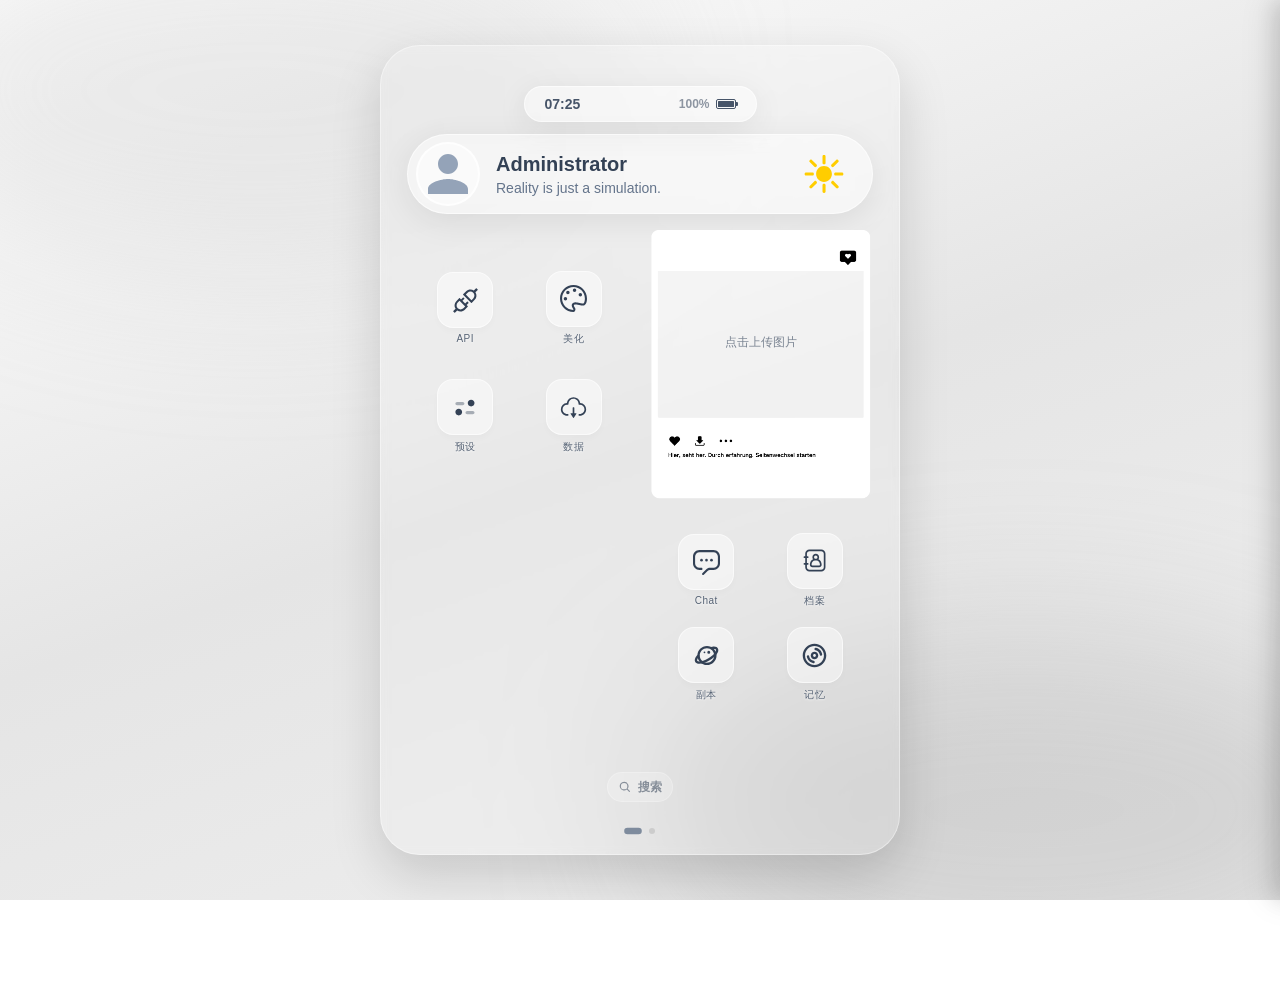
==== index.html @ a2023902 "Update index.html" ====
<!DOCTYPE html>
<html lang="zh-CN">
<head>
    <meta charset="UTF-8">
    <meta name="viewport" content="width=device-width, initial-scale=1.0, maximum-scale=1.0, user-scalable=no">
    <title>水母终端</title>
        <!-- Web App Manifest -->
    <link rel="manifest" href="site.webmanifest">
    
    <!-- Favicons for various devices -->
    <link rel="icon" href="icons/favicon.ico" sizes="any">
    <link rel="icon" href="icons/favicon.svg" type="image/svg+xml">
    <link rel="apple-touch-icon" href="icons/apple-touch-icon.png">
    
    <!-- Specific sizes for different contexts -->
    <link rel="icon" type="image/png" sizes="16x16" href="icons/favicon-16x16.png">
    <link rel="icon" type="image/png" sizes="32x32" href="icons/favicon-32x32.png">
    <link rel="icon" type="image/png" sizes="48x48" href="icons/favicon-48x48.png">
    
    <!-- Apple Touch Icons with specific sizes (optional but recommended) -->
    <link rel="apple-touch-icon" sizes="152x152" href="icons/apple-touch-icon-152x152.png">
    <link rel="apple-touch-icon" sizes="167x167" href="icons/apple-touch-icon-167x167.png">
    <link rel="apple-touch-icon" sizes="180x180" href="icons/apple-touch-icon-180x180.png">
    
    <!-- Safari Pinned Tab Icon -->
    <link rel="mask-icon" href="icons/safari-pinned-tab.svg" color="#5bbad5"> <!-- 您可以把 color 改成您喜欢的主题色 -->
    
    <!-- Theme Color for Browser UI -->
    <meta name="theme-color" content="#ffffff">
    <!-- 引入localForage库 -->
    <script src="https://cdnjs.cloudflare.com/ajax/libs/localforage/1.10.0/localforage.min.js"></script>
    <style>
        :root {
            /* 主题色调 */
            --bg-color-start: #ffffff; /* White */
            --bg-color-end: #f0f0f0;   /* Light Gray */
            --glass-bg: rgba(255, 255, 255, 0.45);
            --glass-border: rgba(255, 255, 255, 0.6);
            --glass-shadow: 0 8px 32px 0 rgba(0, 0, 0, 0.08);
            --text-color: #475569;
            --icon-color: #334155;
            --card-radius: 24px;
            --pill-radius: 999px; /* 胶囊形状圆角 */
            --app-radius: 16px; 
            --gap-size: 16px;
            --page-gap: 40px; 
            --accent-color: #334155; /* 主题强调色 */
            --accent-color-secondary: #64748b; /* 新增：次要强调色，默认为中性灰 */
        }

        * {
            box-sizing: border-box;
            user-select: none;
            -webkit-tap-highlight-color: transparent;
            outline: none;
        }

        body, html {
            margin: 0;
            padding: 0;
            width: 100%;
            height: 100%;
            overflow: hidden;
            /* 解决方案：固定body，防止移动端键盘弹出时页面整体偏移 */
            position: fixed;
            font-family: -apple-system, BlinkMacSystemFont, "Segoe UI", Roboto, Helvetica, Arial, sans-serif;
            background: linear-gradient(160deg, var(--bg-color-start) 0%, #e5e5e5 50%, var(--bg-color-end) 100%);
            color: var(--text-color);
            display: flex;
            justify-content: center;
            align-items: center;
        }

        /* 背景装饰 */
        body::before {
            content: '';
            position: absolute;
            top: -10%;
            left: -10%;
            width: 60%;
            height: 40%;
            background: rgba(200, 200, 200, 0.3); /* 调整为中性灰色光晕 */
            filter: blur(80px);
            border-radius: 50%;
            z-index: -1;
        }
        
        body::after {
            content: '';
            position: absolute;
            bottom: -10%;
            right: -10%;
            width: 60%;
            height: 40%;
            background: rgba(150, 150, 150, 0.3); /* 调整为中性灰色光晕 */
            filter: blur(80px);
            border-radius: 50%;
            z-index: -1;
        }


        /* 移动端限制容器 */
        #mobile-wrapper {
            width: 100%;
            height: 100%;
            position: relative;
            overflow: hidden;
            max-width: 520px; 
            max-height: 920px; 
            background: transparent;
            box-shadow: 0 0 0 0 rgba(0,0,0,0);
            transition: all 0.3s ease;
        }

        @media (min-width: 600px) {
            #mobile-wrapper {
                height: 90vh;
                border-radius: 40px;
                border: 1px solid rgba(255,255,255,0.4);
                box-shadow: 0 20px 50px rgba(0,0,0,0.15);
                background: rgba(255, 255, 255, 0.1);
                backdrop-filter: blur(5px);
            }
        }

        #viewport {
            width: 100%;
            height: 100%;
            display: flex;
            flex-direction: column;
            justify-content: space-between;
            /* 修改：顶部增加padding让整体下沉一点点，底部padding加大 */
            padding: 40px 24px 60px 24px; 
            position: relative;
            overflow: hidden; 
        }

        #slider-container {
            display: flex;
            gap: var(--page-gap); 
            width: 100%;
            height: 100%;
            transition: transform 0.4s cubic-bezier(0.25, 0.8, 0.25, 1);
            will-change: transform;
        }

        .page {
            flex: 0 0 100%;
            min-width: 0;
            width: 100%;
            height: 100%;
            display: flex;
            flex-direction: column;
            padding: 0 2px; 
        }

        /* === Grid 布局核心修改 === */
        .bento-grid {
            display: grid;
            grid-template-columns: 1fr 1fr;
            /* 修改：
               第一行 auto (给顶部胶囊自适应)
               第二行 1fr (App区域)
               第三行 1fr (App区域)
               不再使用固定比例填充整个高度
            */
            grid-template-rows: auto auto auto; 
            gap: var(--gap-size);
            width: 100%;
            min-width: 0;
            /* 关键：内容向上对齐，底部自然留白 */
            align-content: start; 
        }

        /* === 顶部区域容器 === */
        .top-section-container {
            grid-column: 1 / 3;
            display: flex;
            flex-direction: column;
            align-items: center;
            /* 底部留出一点距离给下面的App */
            margin-bottom: 20px; 
            gap: 12px;
        }

        /* 1. 顶部小状态栏 (胶囊) */
        .status-capsule {
            background: var(--glass-bg);
            backdrop-filter: blur(12px);
            border: 1px solid var(--glass-border);
            border-radius: var(--pill-radius);
            box-shadow: var(--glass-shadow);
            
            /* 尺寸设定 */
            width: 50%; /* 约半个屏幕宽 */
            height: 36px;
            display: flex;
            align-items: center;
            justify-content: space-between;
            padding: 0 20px;
            font-size: 14px;
            font-weight: 600;
            color: var(--text-color);
        }

        .status-right {
            display: flex;
            align-items: center;
            gap: 6px;
        }

        /* 简单纯CSS电池图标 */
        .battery-icon {
            width: 20px;
            height: 10px;
            border: 1.5px solid var(--text-color);
            border-radius: 2px;
            position: relative;
            padding: 1px;
        }
        .battery-icon::after {
            content: '';
            position: absolute;
            right: -3px;
            top: 2px;
            width: 2px;
            height: 4px;
            background: var(--text-color);
            border-radius: 0 1px 1px 0;
        }
        .battery-level {
            height: 100%;
            background: var(--text-color);
            width: 80%; /* 默认电量 */
            border-radius: 0.5px;
        }

        /* 2. 个人信息大胶囊 */
        .profile-capsule {
            background: var(--glass-bg);
            backdrop-filter: blur(12px);
            border: 1px solid var(--glass-border);
            border-radius: 50px; /* 较大的圆角 */
            box-shadow: var(--glass-shadow);
            
            width: 100%;
            height: 80px; /* 高度适中 */
            display: flex;
            align-items: center;
            padding: 8px;
            padding-right: 24px;
            gap: 16px;
        }

        /* 头像框 */
        .avatar-frame {
            width: 64px;
            height: 64px;
            border-radius: 50%;
            background-color: rgba(255,255,255,0.5);
            /* [已修复] 彻底URL编码并使用单引号 */
            background-image: url("data:image/svg+xml,%3Csvg xmlns='http://www.w3.org/2000/svg' viewBox='0 0 24 24' fill='%2394a3b8'%3E%3Cpath d='M12 12c2.21 0 4-1.79 4-4s-1.79-4-4-4-4 1.79-4 4 1.79 4 4 4zm0 2c-2.67 0-8 1.34-8 4v2h16v-2c0-2.66-5.33-4-8-4z'/%3E%3C/svg%3E");
            background-size: cover;
            background-position: center;
            border: 2px solid rgba(255,255,255,0.8);
            cursor: pointer;
            transition: transform 0.2s, filter 0.2s;
            flex-shrink: 0;
        }

        
        .avatar-frame:active {
            transform: scale(0.95);
            filter: brightness(0.9);
        }

.profile-info {
    display: flex;
    flex-direction: column;
    justify-content: center;
    overflow: hidden;
    flex-grow: 1; /* 新增：让信息区占据多余空间，将天气图标推到右侧 */
}
        .profile-name {
            font-size: 20px;
            font-weight: 700;
            color: #334155;
            margin-bottom: 4px;
        }

        .profile-bio {
            font-size: 14px;
            color: #64748b;

            white-space: nowrap;
            overflow: hidden;
            text-overflow: ellipsis;
        }


        /* === 下方格子区域 === */
        
        /* 通用盒子样式 */
        .glass-card {
            background: var(--glass-bg);
            backdrop-filter: blur(12px);
            -webkit-backdrop-filter: blur(12px);
            border-radius: var(--card-radius);
            border: 1px solid var(--glass-border);
            box-shadow: var(--glass-shadow);
            overflow: hidden;
            display: flex;
            flex-direction: column;
            align-items: center;
            justify-content: center;
            position: relative;
            /* 关键：强制正方形 */
            aspect-ratio: 1 / 1; 
            width: 100%;
        }

        /* App 区域容器 */
        .app-grid-area {
            display: grid;
            grid-template-columns: 1fr 1fr;
            grid-template-rows: 1fr 1fr;
            place-items: center; 
            padding: 4px;
            /* 关键：强制正方形 */
            aspect-ratio: 1 / 1; 
            width: 100%;
        }

        .area-mid-left {
            grid-column: 1 / 2;
            /* 移除 grid-row 强制设定，让它自动流式布局 */
        }

        .area-mid-right {
            grid-column: 2 / 3;
            background: rgba(255, 255, 255, 0.25);
            padding: 0;
        }
        
        .photo-placeholder {
            width: 100%;
            height: 100%;
            object-fit: cover;
            opacity: 0.8;
            border-radius: var(--card-radius);
        }

        .area-bot-left {
            grid-column: 1 / 2;
            opacity: 1;
            /* 新增：为这个区域添加顶部内边距，使月历整体下移 */
            padding-top: 55px;
            border-radius: 0;
        }

        .area-bot-right {
            grid-column: 2 / 3;
            /* 新增：为这个区域添加顶部内边距，使其内部的四个App整体下移 */
            padding-top: 32px;
        }

        /* App 样式 */
        .app-wrapper {
            display: flex;
            flex-direction: column;
            align-items: center;
            justify-content: center; 
            width: 100%; 
            height: 100%;
            cursor: pointer;
        }

        .app-icon-box {
            width: 56px; 
            height: 56px;
            aspect-ratio: 1 / 1;
            background: var(--glass-bg);
            border: 1px solid var(--glass-border);
            border-radius: var(--app-radius);
            box-shadow: 0 4px 6px rgba(0,0,0,0.02);
            display: flex;
            align-items: center;
            justify-content: center;
            transition: transform 0.1s ease, background-color 0.2s;
            flex-shrink: 0; 
        }

        .app-wrapper:active .app-icon-box {
            transform: scale(0.95);
            background: rgba(255, 255, 255, 0.6);
        }

        .app-icon {
            width: 50%;
            height: 50%;
        }
        .app-icon path {
            fill: var(--icon-color) !important;
        }

        .app-name {
            font-size: 10px; 
            font-weight: 500;
            opacity: 0.9;


            margin-top: 5px;
            text-align: center;
            color: var(--text-color);
            letter-spacing: 0.5px;
            text-shadow: 0 1px 2px rgba(255,255,255,0.8);
            white-space: nowrap;
        }

        /* 底部导航点 */
        .pagination {
            position: absolute;
            bottom: 20px;
            left: 0;
            width: 100%;
            display: flex;
            justify-content: center;
            gap: 8px;
            z-index: 10;
        }

        .dot {
            width: 6px;
            height: 6px;
            border-radius: 50%;
            background: rgba(0, 0, 0, 0.1);
            transition: all 0.3s ease;
            cursor: pointer;
        }

        .dot.active {
            background: #64748b;
            transform: scale(1.1);
            width: 16px;
            border-radius: 3px;
            opacity: 0.8;
        }

        #home-search-pill {
            position: absolute;
            left: 50%;
            bottom: 52px;
            transform: translateX(-50%);
            z-index: 11;
            display: inline-flex;
            align-items: center;
            gap: 6px;
            padding: 7px 10px;
            border-radius: var(--pill-radius);
            border: 1px solid rgba(255, 255, 255, 0.25);
            background: rgba(255, 255, 255, 0.16);
            color: rgba(51, 65, 85, 0.55);
            font-size: 12px;
            font-weight: 700;
            line-height: 1;
            cursor: pointer;
            box-shadow: none;
            backdrop-filter: blur(12px);
            -webkit-backdrop-filter: blur(12px);
            transition: background-color 0.18s ease, transform 0.12s ease;
        }

        body.dark-mode #home-search-pill {
            border: 1px solid rgba(255, 255, 255, 0.12);
            background: rgba(39, 39, 42, 0.16);
            color: rgba(255, 255, 255, 0.55);
        }

        #home-search-pill svg {
            width: 14px;
            height: 14px;
            flex-shrink: 0;
        }

        #home-search-pill:active {
            transform: translateX(-50%) scale(0.97);
            background: rgba(255, 255, 255, 0.58);
        }

        body.dark-mode #home-search-pill:active {
            background: rgba(39, 39, 42, 0.58);
        }

        #tutorial-sheet-overlay {
            position: fixed;
            inset: 0;
            z-index: 950;
            display: flex;
            justify-content: center;
            align-items: flex-end;
            padding: 0;
            opacity: 0;
            pointer-events: none;
            background: rgba(0, 0, 0, 0.12);
            backdrop-filter: blur(10px);
            -webkit-backdrop-filter: blur(10px);
            transition: opacity 0.22s ease;
        }

        body.dark-mode #tutorial-sheet-overlay {
            background: rgba(0, 0, 0, 0.35);
        }

        #tutorial-sheet-overlay.visible {
            opacity: 1;
            pointer-events: auto;
        }

        #tutorial-sheet {
            width: 100%;
            max-width: 520px;
            height: 87.5vh;
            transform: translateY(16px);
            opacity: 0;
            transition: transform 0.22s ease, opacity 0.22s ease;
            border-radius: 28px 28px 0 0;
            border: 1px solid var(--glass-border);
            border-bottom: none;
            background: var(--glass-bg);
            box-shadow: none;
            backdrop-filter: blur(20px);
            -webkit-backdrop-filter: blur(20px);
            display: flex;
            flex-direction: column;
            overflow: hidden;
        }

        #tutorial-sheet-overlay.visible #tutorial-sheet {
            transform: translateY(0);
            opacity: 1;
        }

        #tutorial-sheet-header {
            height: 56px;
            flex-shrink: 0;
            display: flex;
            align-items: center;
            justify-content: space-between;
            gap: 12px;
            padding: 0 16px;
            border-bottom: none;
        }

        #tutorial-header-search {
            flex: 1;
            position: relative;
            min-width: 0;
        }

        #tutorial-sheet-close {
            width: 34px;
            height: 34px;
            border-radius: 999px;
            border: none;
            background: transparent;
            color: var(--icon-color);
            display: inline-flex;
            align-items: center;
            justify-content: center;
            cursor: pointer;
            padding: 0;
        }

        #tutorial-sheet-close svg {
            width: 18px;
            height: 18px;
        }

        #tutorial-sheet-close:active {
            transform: scale(0.94);
        }

        #tutorial-sheet-body {
            padding: 12px 14px 18px 14px;
            overflow: auto;
        }

        #tutorial-search-input {
            width: 100%;
            height: 38px;
            border-radius: 999px;
            border: 1px solid rgba(255, 255, 255, 0.22);
            background: rgba(255, 255, 255, 0.16);
            color: var(--text-color);
            padding: 0 44px 0 12px;
            font-size: 14px;
            outline: none;
        }

        body.dark-mode #tutorial-search-input {
            border: 1px solid rgba(255, 255, 255, 0.12);
            background: rgba(39, 39, 42, 0.18);
        }

        #tutorial-search-btn {
            position: absolute;
            top: 50%;
            right: 6px;
            transform: translateY(-50%);
            width: 30px;
            height: 30px;
            border: none;
            border-radius: 999px;
            background: transparent;
            color: rgba(51, 65, 85, 0.55);
            display: inline-flex;
            align-items: center;
            justify-content: center;
            cursor: pointer;
            padding: 0;
        }

        body.dark-mode #tutorial-search-btn {
            color: rgba(255, 255, 255, 0.6);
        }

        #tutorial-search-btn svg {
            width: 18px;
            height: 18px;
        }

        #tutorial-search-btn:active {
            transform: translateY(-50%) scale(0.94);
        }

        #tutorial-search-suggest {
            position: absolute;
            top: 44px;
            left: 0;
            right: 0;
            margin-top: 0;
            display: none;
            border-radius: 16px;
            border: 1px solid var(--glass-border);
            overflow: hidden;
            background: rgba(255, 255, 255, 0.18);
            backdrop-filter: blur(14px);
            -webkit-backdrop-filter: blur(14px);
            z-index: 5;
        }

        body.dark-mode #tutorial-search-suggest {
            background: rgba(39, 39, 42, 0.22);
        }

        #tutorial-search-suggest.visible {
            display: block;
        }

        .tutorial-suggest-item {
            padding: 10px 12px;
            display: flex;
            flex-direction: column;
            gap: 2px;
            cursor: pointer;
            border-bottom: 1px solid rgba(255, 255, 255, 0.14);
        }

        body.dark-mode .tutorial-suggest-item {
            border-bottom: 1px solid rgba(255, 255, 255, 0.08);
        }

        .tutorial-suggest-item:last-child {
            border-bottom: none;
        }

        .tutorial-suggest-title {
            font-size: 13px;
            font-weight: 700;
            color: var(--icon-color);
        }

        .tutorial-suggest-subtitle {
            font-size: 12px;
            opacity: 0.8;
            color: var(--text-color);
        }

        #tutorial-content {
            margin-top: 12px;
        }

        .tutorial-category {
            border: 1px solid var(--glass-border);
            border-radius: 18px;
            background: rgba(255, 255, 255, 0.08);
            backdrop-filter: blur(14px);
            -webkit-backdrop-filter: blur(14px);
            overflow: hidden;
        }

        .tutorial-item {
            border: 1px solid var(--glass-border);
            border-radius: 18px;
            background: rgba(255, 255, 255, 0.11);
            backdrop-filter: blur(14px);
            -webkit-backdrop-filter: blur(14px);
            overflow: hidden;
        }

        body.dark-mode .tutorial-category {
            background: rgba(39, 39, 42, 0.11);
        }

        body.dark-mode .tutorial-item {
            background: rgba(39, 39, 42, 0.14);
        }

        .tutorial-category + .tutorial-category {
            margin-top: 12px;
        }

        .tutorial-summary {
            list-style: none;
            cursor: pointer;
            padding: 12px 14px;
            display: flex;
            align-items: center;
            justify-content: space-between;
            gap: 10px;
            color: var(--icon-color);
            font-weight: 800;
            font-size: 14px;
            opacity: 0.75;
        }

        .tutorial-summary::-webkit-details-marker {
            display: none;
        }

        .tutorial-summary-right {
            opacity: 0.65;
            font-weight: 700;
            font-size: 12px;
        }

        .tutorial-category-body {
            padding: 0 12px 12px 12px;
        }

        .tutorial-item {
            margin-top: 10px;
        }

        .tutorial-item-body {
            padding: 10px 12px 12px 12px;
            display: flex;
            flex-direction: column;
            gap: 10px;
        }

        .tutorial-block {
            font-size: 13px;
            line-height: 1.6;
            color: var(--text-color);
        }

        .tutorial-inline-ui {
            display: inline-flex;
            align-items: center;
            padding: 2px 8px;
            border-radius: 999px;
            border: 1px solid var(--glass-border);
            background: rgba(255, 255, 255, 0.18);
            font-weight: 800;
            color: var(--icon-color);
            white-space: nowrap;
        }

        body.dark-mode .tutorial-inline-ui {
            background: rgba(39, 39, 42, 0.22);
        }

        .tutorial-inline-accent {
            color: var(--accent-color);
            font-weight: 800;
        }

        .tutorial-quote {
            border-left: 3px solid rgba(255, 255, 255, 0.45);
            padding: 8px 10px;
            border-radius: 12px;
            background: rgba(255, 255, 255, 0.12);
        }

        body.dark-mode .tutorial-quote {
            border-left: 3px solid rgba(255, 255, 255, 0.22);
            background: rgba(39, 39, 42, 0.18);
        }

        .tutorial-callout {
            padding: 10px 12px;
            border-radius: 14px;
            border: 1px solid rgba(255, 255, 255, 0.22);
            background: rgba(255, 255, 255, 0.12);
        }

        body.dark-mode .tutorial-callout {
            border: 1px solid rgba(255, 255, 255, 0.12);
            background: rgba(39, 39, 42, 0.18);
        }

        .tutorial-callout-title {
            font-size: 12px;
            font-weight: 900;
            letter-spacing: 0.6px;
            color: var(--icon-color);
            opacity: 0.9;
            margin-bottom: 4px;
        }
        
        .empty-text {
            font-size: 14px;
            color: #94a3b8;
            letter-spacing: 1px;
        }
        /* === 主屏幕卡片主题切换样式 === */

        /* --- 日间模式样式 --- */
        .photo-container-day {
            position: absolute;
            z-index: 1;
            /* 在这里修改 [日间] 图片框的大小和位置 */
            top: 41%;
            left: 50%;
            transform: translate(-50%, -50%);
            width: 97%;
            height: 72%;
            background-color: rgba(255, 255, 255, 0.4);
            border: 2px dashed rgba(255, 255, 255, 0.7);
            border-radius: 16px;
            display: flex;
            align-items: center;
            justify-content: center;
            cursor: pointer;
            transition: all 0.2s;
            background-size: cover;
            background-position: center;
            overflow: hidden; /* 确保内部图片不超出边框 */
        }
        
        .main-card-day {
            position: absolute;
            z-index: 2;
            pointer-events: none;
            /* 在这里修改 [日间] 卡片.PNG 的大小和位置 */
            top: 45%;
            left: 50%;
            transform: translate(-50%, -50%);
            width: 190%;
            height: 190%;
        }

        .photo-upload-placeholder-text {
            color: var(--text-color);
            opacity: 0.7;
            font-size: 12px;
            pointer-events: none;
        }

        /* 默认隐藏夜间元素 */
        .main-card-night, .photo-container-night {
            display: none;
        }

        /* --- 夜间模式样式 --- */
        body.dark-mode .main-card-day,
        body.dark-mode .photo-container-day {
            display: none; /* 夜间模式下隐藏日间元素 */
        }

        body.dark-mode .main-card-night,
        body.dark-mode .photo-container-night {
            display: block; /* 夜间模式下显示夜间元素 */
        }
        
        body.dark-mode .photo-container-night {
            position: absolute;
            z-index: 1;
            display: flex;
            align-items: center;
            justify-content: center;
            cursor: pointer;
            transition: all 0.2s;
            background-size: cover;
            background-position: center;
            overflow: hidden;
            
            /* 【重要】在这里修改 [夜间] 图片框的大小和位置！ */
            top: 50%;    /* 例如: 调整到40% */
            left: 50%;
            transform: translate(-50%, -50%);
            width: 93%;   /* 例如: 宽度调整为90% */
            height: 84%;  /* 例如: 高度调整为80% */
            
            /* 夜间模式的边框和背景色 */
            background-color: rgba(39, 39, 42, 0.5); 
            border: 2px dashed rgba(63, 63, 70, 0.8);
            border-radius: 2px; /* 例如: 圆角调整为20px */
        }
        
        body.dark-mode .main-card-night {
            position: absolute;
            z-index: 2;
            pointer-events: none;

            /* 【重要】在这里修改 [夜间] 夜间卡片.PNG 的大小和位置！ */
            top: 50%;   /* 例如: 调整到50% */
            left: 50%;
            transform: translate(-50%, -50%);
            width: 122%;  /* 例如: 宽度调整为200% */
            height: 155%; /* 例如: 高度调整为200% */
        }

        body.dark-mode .photo-upload-placeholder-text {
            color: #d4d4d8; /* 夜间模式下，让提示文字更亮一些 */
        }

        /* === 全屏界面样式 (重构) === */
        #modal-overlay {
            position: fixed;
            top: 0;
            left: 0;
            width: 100%;
            height: 100%;
            z-index: 1000;
            pointer-events: none;
            opacity: 0;
            /* 移除背景模糊，变为纯色背景 */
            background-color: var(--bg-color-end); 
            transition: opacity 0.3s ease;
        }

        #modal-overlay.visible {
            pointer-events: auto;
            opacity: 1;
        }

        #modal-container {
            position: absolute;
            top: 0;
            left: 0;
            width: 100%;
            height: 100%;
            display: flex;
            flex-direction: column;
            background-color: transparent; /* 背景由 overlay 提供 */
            /* 核心动效：从点击位置放大 */
            transform-origin: 50% 50%; /* JS会动态修改这个值 */
            transform: scale(0);
            transition: transform 0.35s cubic-bezier(0.4, 0, 0.2, 1);
            border-radius: 0;
        }
        
        #modal-overlay.visible #modal-container {
            transform: scale(1);
        }
        /* 添加一个关闭时的动画类 */
        #modal-container.is-closing {
             transform: scale(0);
        }


        #modal-header {
            display: flex;
            /* 修改：让返回按钮在左，标题居中 */
            justify-content: flex-start; 
            align-items: center;
            padding: 16px 20px;
            border-bottom: 1px solid var(--glass-border);
            flex-shrink: 0;
            position: relative; /* 为了标题绝对定位 */
        }

        #modal-title {
            font-size: 18px;
            font-weight: 600;
            color: var(--icon-color);
            /* 绝对定位实现完美居中 */
            position: absolute;
            left: 50%;
            transform: translateX(-50%);
            
        }

        #modal-close-btn {
            /* 修改：移除所有背景和边框，变为纯图标按钮 */
            background: none;
            border: none;
            cursor: pointer;
            padding: 4px;
            line-height: 1;
            z-index: 1; /* 确保在标题上层，可点击 */
        }
        
        #modal-close-btn svg {
            width: 24px;
            height: 24px;
            fill: var(--text-color);
            transition: transform 0.2s;
        }

        #modal-close-btn:active svg {
            transform: scale(0.85);
        }

        #modal-body {
            padding: 20px;
            overflow-y: auto;
            flex: 1;
            min-height: 0;
            -webkit-overflow-scrolling: touch;
            overscroll-behavior: contain;
        }

        .forum-overlay {
            position: fixed;
            inset: 0;
            z-index: 1100;
            pointer-events: none;
            opacity: 0;
            background-color: var(--bg-color-end);
            transition: opacity 0.25s ease;
            display: flex;
            flex-direction: column;
        }

        .forum-overlay.visible {
            pointer-events: auto;
            opacity: 1;
        }

        .forum-header {
            flex-shrink: 0;
            height: 56px;
            display: flex;
            align-items: center;
            justify-content: space-between;
            padding: 0 16px;
            border-bottom: 1px solid var(--glass-border);
            position: relative;
            z-index: 6;
        }

        .forum-overlay.profile-view .forum-header {
            border-bottom: none;
        }

        .forum-overlay.profile-view .forum-title {
            opacity: 0;
            pointer-events: none;
        }

        .forum-overlay.profile-view #forum-avatar-btn {
            display: none;
        }

        .forum-overlay.profile-view .forum-generate-btn {
            display: none !important;
        }

        .forum-left-controls {
            display: flex;
            align-items: center;
            gap: 10px;
            z-index: 4;
        }

        .forum-title {
            position: absolute;
            left: 50%;
            transform: translateX(-50%);
            font-size: 18px;
            font-weight: 600;
            color: var(--icon-color);
        }

        .forum-header-btn {
            background: none;
            border: none;
            cursor: pointer;
            padding: 4px;
            line-height: 1;
            z-index: 1;
        }

        .forum-header-btn svg {
            width: 24px;
            height: 24px;
            fill: var(--text-color);
            transition: transform 0.2s;
        }

        .forum-header-btn:active svg {
            transform: scale(0.85);
        }

        .forum-avatar-btn {
            background: none;
            border: none;
            cursor: pointer;
            padding: 0;
            width: 36px;
            height: 36px;
            display: flex;
            align-items: center;
            justify-content: center;
            z-index: 4;
            transition: transform 0.2s ease;
            transform-origin: 50% 50%;
        }

        .forum-overlay.menu-open .forum-avatar-btn {
            transform: rotate(-90deg);
        }

        .forum-generate-btn {
            display: none;
            align-items: center;
            gap: 8px;
            border: none;
            cursor: pointer;
            padding: 8px 12px;
            border-radius: 999px;
            background: rgba(255, 255, 255, 0.18);
            color: var(--text-color);
            border: 1px solid var(--glass-border);
            backdrop-filter: blur(12px);
            -webkit-backdrop-filter: blur(12px);
            z-index: 4;
        }

        .forum-generate-icon {
            width: 18px;
            height: 18px;
            flex-shrink: 0;
        }

        body.dark-mode .forum-generate-btn {
            background: rgba(39, 39, 42, 0.35);
            border-color: rgba(255, 255, 255, 0.12);
        }

        .forum-overlay.menu-open #forum-back-btn {
            display: none;
        }

        .forum-overlay.menu-open .forum-title {
            opacity: 0;
            pointer-events: none;
        }

        .forum-overlay.menu-open .forum-generate-btn {
            display: inline-flex;
        }

        .forum-avatar {
            width: 32px;
            height: 32px;
            border-radius: 50%;
            background: rgba(255, 255, 255, 0.18);
            border: 1px solid rgba(255, 255, 255, 0.35);
            background-size: cover;
            background-position: center;
        }

        .forum-menu {
            position: absolute;
            top: 0;
            left: 0;
            right: 0;
            z-index: 3;
            padding-top: 56px;
            padding-bottom: 12px;
            opacity: 0;
            transform: translateY(-10px);
            pointer-events: none;
            transition: opacity 0.2s ease, transform 0.2s ease;
            background: rgba(255, 255, 255, 0.12);
            border-bottom: 1px solid var(--glass-border);
            border-bottom-left-radius: 18px;
            border-bottom-right-radius: 18px;
            overflow: hidden;
            backdrop-filter: blur(14px);
            -webkit-backdrop-filter: blur(14px);
        }

        body.dark-mode .forum-menu {
            background: rgba(39, 39, 42, 0.45);
            border-color: rgba(255, 255, 255, 0.12);
        }

        .forum-overlay.menu-open .forum-menu {
            opacity: 1;
            transform: translateY(0);
            pointer-events: auto;
        }

        .forum-menu-blur {
            position: absolute;
            inset: 56px 0 0 0;
            z-index: 2;
            opacity: 0;
            pointer-events: none;
            backdrop-filter: blur(14px);
            -webkit-backdrop-filter: blur(14px);
            transition: opacity 0.2s ease;
        }

        .forum-overlay.menu-open .forum-menu-blur {
            opacity: 1;
            pointer-events: auto;
        }

        .forum-background {
            position: absolute;
            top: 0;
            left: 0;
            width: 100%;
            height: 100%;
            background-size: cover;
            background-position: center;
            z-index: -1;
        }

        .forum-overlay--has-background .forum-current-card,
        .forum-overlay--has-background .forum-post-card,
        .forum-overlay--has-background .forum-detail,
        .forum-overlay--has-background .forum-comments {
            background-color: transparent !important;
            border: none !important;
        }

        .forum-overlay--has-background .forum-header {
            background: transparent !important;
            border-bottom: none !important;
        }

        .forum-menu-item {
            width: 100%;
            display: flex;
            align-items: center;
            gap: 10px;
            border: none;
            background: transparent;
            color: var(--text-color);
            padding: 12px 16px;
            cursor: pointer;
            text-align: left;
        }

        .forum-menu-item:active {
            background: rgba(255, 255, 255, 0.08);
        }

        body.dark-mode .forum-menu-item:active {
            background: rgba(255, 255, 255, 0.06);
        }

        .forum-menu-icon {
            width: 24px;
            height: 24px;
            flex-shrink: 0;
            color: currentColor;
        }

        .forum-menu-icon path {
            fill: currentColor !important;
        }

        .forum-current-card {
            border-radius: 18px;
            border: 1px solid var(--glass-border);
            background: rgba(255, 255, 255, 0.1);
            backdrop-filter: blur(14px);
            -webkit-backdrop-filter: blur(14px);
            padding: 12px 14px;
            margin-bottom: 12px;
            cursor: pointer;
            transition: background-color 0.2s ease, border-color 0.2s ease;
        }

        body.dark-mode .forum-current-card {
            background: rgba(39, 39, 42, 0.28);
            border-color: rgba(255, 255, 255, 0.12);
        }

        .forum-current-card:active {
            background: rgba(255, 255, 255, 0.14);
        }

        body.dark-mode .forum-current-card:active {
            background: rgba(39, 39, 42, 0.38);
        }

        .forum-current-head {
            display: flex;
            align-items: center;
            justify-content: space-between;
            gap: 10px;
        }

        .forum-current-name {
            font-weight: 800;
            color: var(--text-color);
            font-size: 14px;
        }

        .forum-current-arrow {
            width: 18px;
            height: 18px;
            color: var(--text-color);
            opacity: 0.7;
            transform: rotate(0deg);
            transition: transform 0.2s ease, opacity 0.2s ease;
            flex-shrink: 0;
        }

        .forum-current-card.is-expanded .forum-current-arrow {
            transform: rotate(180deg);
            opacity: 0.95;
        }

        .forum-current-theme {
            margin-top: 6px;
            font-size: 12px;
            color: var(--text-color);
            opacity: 0.75;
            line-height: 1.45;
            white-space: pre-wrap;
            word-break: break-word;
            max-height: 260px;
            opacity: 1;
            overflow: hidden;
            transition: max-height 0.22s ease, opacity 0.22s ease, margin-top 0.22s ease;
        }

        .forum-current-card.is-collapsed .forum-current-theme {
            max-height: 0;
            opacity: 0;
            margin-top: 0;
        }

        .forum-feed {
            display: flex;
            flex-direction: column;
            gap: 0;
        }

        .forum-post-card {
            border-radius: 0;
            border: none;
            background: transparent;
            backdrop-filter: none;
            -webkit-backdrop-filter: none;
            padding: 14px 0;
            cursor: pointer;
            border-bottom: 1px solid rgba(0, 0, 0, 0.06);
        }

        body.dark-mode .forum-post-card {
            border-bottom-color: rgba(255, 255, 255, 0.08);
        }

        .forum-post-card:active {
            background: rgba(0, 0, 0, 0.03);
        }

        body.dark-mode .forum-post-card:active {
            background: rgba(255, 255, 255, 0.05);
        }

        .forum-post-header {
            display: flex;
            align-items: center;
            justify-content: space-between;
            margin-bottom: 8px;
        }

        .forum-post-header-main {
            display: flex;
            align-items: center;
            gap: 10px;
            min-width: 0;
            flex: 1;
        }

        .forum-post-avatar {
            width: 38px;
            height: 38px;
            border-radius: 999px;
            background: rgba(255, 255, 255, 0.18);
            border: 1px solid rgba(255, 255, 255, 0.35);
            flex-shrink: 0;
        }

        body.dark-mode .forum-post-avatar {
            border-color: rgba(255, 255, 255, 0.18);
        }

        .forum-post-name {
            font-weight: 650;
            color: var(--text-color);
        }

        .forum-post-tools {
            position: relative;
            flex-shrink: 0;
        }

        .forum-post-tools-btn {
            border: none;
            background: transparent;
            color: var(--text-color);
            opacity: 0.72;
            cursor: pointer;
            padding: 6px;
            line-height: 1;
        }

        .forum-post-tools-btn:active {
            opacity: 1;
        }

        .forum-post-tools-menu {
            position: absolute;
            top: 32px;
            right: 0;
            min-width: 96px;
            border-radius: 12px;
            border: 1px solid var(--glass-border);
            background: rgba(255, 255, 255, 0.92);
            box-shadow: 0 10px 30px rgba(0, 0, 0, 0.16);
            overflow: hidden;
            z-index: 3;
        }

        body.dark-mode .forum-post-tools-menu {
            background: rgba(39, 39, 42, 0.95);
            border-color: rgba(255, 255, 255, 0.14);
        }

        .forum-post-tools-item {
            width: 100%;
            border: none;
            text-align: left;
            background: transparent;
            color: var(--text-color);
            padding: 10px 12px;
            font-size: 13px;
            cursor: pointer;
        }

        .forum-post-tools-item:active {
            background: rgba(255, 255, 255, 0.22);
        }

        body.dark-mode .forum-post-tools-item:active {
            background: rgba(255, 255, 255, 0.09);
        }

        .forum-post-content {
            color: var(--text-color);
            opacity: 0.92;
            line-height: 1.55;
            word-break: break-word;
            white-space: pre-wrap;
        }

        .forum-post-tags {
            margin-top: 10px;
            display: flex;
            flex-wrap: wrap;
            gap: 6px;
        }

        .forum-post-images {
            margin-top: 10px;
            display: grid;
            grid-template-columns: repeat(3, minmax(0, 1fr));
            gap: 8px;
        }

        .forum-post-image {
            position: relative;
            border-radius: 14px;
            overflow: hidden;
            border: 1px solid var(--glass-border);
            background: rgba(0, 0, 0, 0.04);
        }

        .forum-post-image img {
            width: 100%;
            height: 100%;
            aspect-ratio: 1 / 1;
            object-fit: cover;
            display: block;
        }

        .forum-post-image-more {
            position: absolute;
            inset: 0;
            display: flex;
            align-items: center;
            justify-content: center;
            background: rgba(0, 0, 0, 0.35);
            color: #fff;
            font-weight: 700;
            font-size: 14px;
        }

        .forum-regex-hit {
            display: inline;
            padding: 1px 6px;
            margin: 0 1px;
            border-radius: 999px;
            background: rgba(228, 143, 173, 0.22);
            border: 1px solid rgba(228, 143, 173, 0.35);
            color: var(--text-color);
            opacity: 1;
            white-space: nowrap;
        }

        body.dark-mode .forum-regex-hit {
            background: rgba(228, 143, 173, 0.18);
            border-color: rgba(228, 143, 173, 0.3);
        }

        .forum-tag-pill {
            display: inline;
            padding: 1px 6px;
            margin: 0 1px;
            border-radius: 999px;
            background: rgba(59, 130, 246, 0.1);
            border: 1px solid rgba(59, 130, 246, 0.55);
            color: var(--text-color);
            opacity: 1;
            white-space: nowrap;
        }

        body.dark-mode .forum-tag-pill {
            background: rgba(59, 130, 246, 0.12);
            border-color: rgba(59, 130, 246, 0.45);
        }

        .forum-anon-badge {
            display: inline-flex;
            align-items: center;
            justify-content: center;
            margin-left: 6px;
            padding: 1px 6px;
            border-radius: 999px;
            border: 1px solid var(--glass-border);
            background: rgba(255, 255, 255, 0.12);
            font-size: 11px;
            opacity: 0.75;
            vertical-align: middle;
        }

        .forum-ai-badge {
            display: inline-flex;
            align-items: center;
            justify-content: center;
            margin-left: 6px;
            padding: 1px 6px;
            border-radius: 999px;
            border: 1px solid rgba(255, 149, 0, 0.45);
            background: rgba(255, 149, 0, 0.12);
            font-size: 11px;
            opacity: 0.8;
            vertical-align: middle;
        }

        .forum-post-actions {
            display: flex;
            align-items: center;
            gap: 0;
            margin-top: 12px;
            opacity: 1;
            color: var(--text-color);
            font-size: 12px;
            border-top: 1px solid var(--glass-border);
        }

        .forum-post-action-btn {
            flex: 1;
            border: none;
            background: transparent;
            color: var(--text-color);
            cursor: pointer;
            display: flex;
            align-items: center;
            justify-content: center;
            gap: 6px;
            padding: 10px 0;
            opacity: 0.85;
        }

        .forum-post-action-label {
            font-size: 12px;
        }

        .forum-detail-scroll-container {
            position: absolute;
            top: 0;
            left: 0;
            right: 0;
            bottom: 0;
            padding: 16px 16px 96px;
            overflow-y: auto;
            -webkit-overflow-scrolling: touch;
        }

        .forum-detail {
            display: flex;
            flex-direction: column;
            gap: 14px;
        }

        .forum-comments {
            border-radius: 18px;
            border: 1px solid var(--glass-border);
            background: rgba(255, 255, 255, 0.1);
            backdrop-filter: blur(14px);
            -webkit-backdrop-filter: blur(14px);
            padding: 14px;
        }

        body.dark-mode .forum-comments {
            background: rgba(39, 39, 42, 0.28);
            border-color: rgba(255, 255, 255, 0.12);
        }

        .forum-comments-title {
            font-weight: 650;
            color: var(--text-color);
            margin-bottom: 10px;
        }

        .forum-comment {
            display: flex;
            gap: 10px;
            padding: 10px 0;
            border-top: 1px solid rgba(255, 255, 255, 0.08);
            cursor: pointer;
            transition: background-color 0.18s ease, border-radius 0.18s ease, padding-left 0.18s ease, padding-right 0.18s ease;
        }

        .forum-comment:first-of-type {
            border-top: none;
            padding-top: 0;
        }

        body.dark-mode .forum-comment {
            border-top-color: rgba(255, 255, 255, 0.06);
        }

        .forum-comment:active {
            background: rgba(255, 255, 255, 0.08);
            border-radius: 12px;
            padding-left: 8px;
            padding-right: 8px;
        }

        body.dark-mode .forum-comment:active {
            background: rgba(255, 255, 255, 0.05);
        }

        .forum-comment.is-reply-target {
            background: rgba(255, 255, 255, 0.11);
            border-radius: 12px;
            padding-left: 8px;
            padding-right: 8px;
        }

        body.dark-mode .forum-comment.is-reply-target {
            background: rgba(255, 255, 255, 0.08);
        }

        .forum-comment-avatar {
            width: 34px;
            height: 34px;
            border-radius: 999px;
            background: rgba(255, 255, 255, 0.18);
            border: 1px solid rgba(255, 255, 255, 0.35);
            flex-shrink: 0;
        }

        body.dark-mode .forum-comment-avatar {
            border-color: rgba(255, 255, 255, 0.18);
        }

        .forum-comment-name {
            font-weight: 600;
            color: var(--text-color);
            opacity: 0.92;
            margin-bottom: 4px;
        }

        .forum-comment-replyto {
            margin-left: 6px;
            font-size: 12px;
            opacity: 0.68;
            font-weight: 500;
        }

        .forum-comment-content {
            color: var(--text-color);
            opacity: 0.88;
            line-height: 1.5;
            word-break: break-word;
            white-space: pre-wrap;
        }

        .forum-comment-reply-panel {
            position: absolute;
            left: 12px;
            right: 12px;
            bottom: calc(10px + env(safe-area-inset-bottom, 0px));
            border-radius: 16px;
            border: 1px solid rgba(255, 255, 255, 0.18);
            background: rgba(255, 255, 255, 0.96);
            backdrop-filter: blur(18px);
            -webkit-backdrop-filter: blur(18px);
            padding: 10px;
            transform: translateY(16px);
            opacity: 0;
            pointer-events: none;
            transition: transform 0.2s ease, opacity 0.2s ease;
            z-index: 4;
        }

        body.dark-mode .forum-comment-reply-panel {
            background: rgba(34, 34, 36, 0.6);
        }

        .forum-comment-reply-backdrop {
            position: absolute;
            inset: 0;
            z-index: 3;
            opacity: 0;
            pointer-events: none;
        }

        .forum-comment-reply-backdrop.visible {
            opacity: 1;
            pointer-events: auto;
        }

        .forum-comment-reply-panel.visible {
            transform: translateY(0);
            opacity: 1;
            pointer-events: auto;
        }

        .forum-detail-scroll-container.with-reply-panel {
            padding-bottom: 190px;
        }

        .forum-comment-reply-toggle {
            display: flex;
            align-items: center;
            justify-content: space-between;
            margin-bottom: 8px;
            color: var(--text-color);
            font-size: 12px;
            opacity: 0.88;
        }

        .forum-comment-reply-right {
            display: flex;
            align-items: center;
            gap: 8px;
        }

        .forum-comment-reply-anon-text {
            font-size: 12px;
            color: var(--text-color);
            opacity: 0.8;
        }

        .forum-comment-reply-input-container {
            display: flex;
            align-items: center;
            gap: 8px;
        }

        .forum-comment-reply-input {
            flex: 1;
            border: 1px solid rgba(0, 0, 0, 0.14);
            border-radius: 999px;
            background: rgba(255, 255, 255, 0.92);
            color: var(--text-color);
            height: 38px;
            line-height: 38px;
            padding: 0 14px;
            outline: none;
            font-size: 13px;
        }

        body.dark-mode .forum-comment-reply-input {
            border-color: rgba(255, 255, 255, 0.2);
            background: rgba(255, 255, 255, 0.06);
        }

        .forum-comment-reply-input::placeholder {
            color: var(--text-color);
            opacity: 0.56;
        }

        .forum-comment-reply-send-btn {
            border: 1px solid rgba(255, 255, 255, 0.32);
            background: rgba(255, 255, 255, 0.12);
            color: var(--text-color);
            min-width: 62px;
            height: 38px;
            border-radius: 999px;
            padding: 0 14px;
            font-size: 13px;
            font-weight: 600;
            cursor: pointer;
            backdrop-filter: blur(10px);
            -webkit-backdrop-filter: blur(10px);
        }

        .forum-comment-reply-send-btn:disabled {
            opacity: 0.55;
            cursor: default;
        }

        .forum-profile {
            position: relative;
            min-height: calc(100vh - 56px);
        }

        .forum-profile-bg {
            position: fixed;
            inset: 0;
            z-index: 0;
            background-size: cover;
            background-position: center;
            background-repeat: no-repeat;
            transform: scale(1.02);
        }

        .forum-profile-vignette {
            position: fixed;
            inset: 0;
            z-index: 1;
            pointer-events: none;
            background: linear-gradient(
                to bottom,
                var(--bg-color-end) 0%,
                rgba(0, 0, 0, 0) 18%,
                rgba(0, 0, 0, 0) 82%,
                var(--bg-color-end) 100%
            );
        }

        body.dark-mode .forum-profile-vignette {
            background: linear-gradient(
                to bottom,
                var(--bg-color-end) 0%,
                rgba(0, 0, 0, 0) 18%,
                rgba(0, 0, 0, 0) 82%,
                var(--bg-color-end) 100%
            );
        }

        .forum-profile-content {
            position: relative;
            z-index: 2;
            padding: 16px;
        }

        .forum-profile-identity {
            display: flex;
            flex-direction: column;
            align-items: flex-start;
            gap: 10px;
            padding-top: 18px;
            padding-bottom: 14px;
        }

        .forum-profile-avatar-btn {
            width: 88px;
            height: 88px;
            border-radius: 999px;
            border: none;
            padding: 0;
            background: transparent;
            cursor: pointer;
        }

        .forum-profile-avatar {
            width: 88px;
            height: 88px;
            border-radius: 999px;
            background: rgba(255, 255, 255, 0.18);
            border: 1px solid rgba(255, 255, 255, 0.35);
            background-size: cover;
            background-position: center;
        }

        body.dark-mode .forum-profile-avatar {
            border-color: rgba(255, 255, 255, 0.18);
        }

        .forum-profile-name {
            font-size: 22px;
            font-weight: 700;
            color: var(--text-color);
            line-height: 1.2;
            word-break: break-word;
            cursor: pointer;
        }

        .forum-profile-signature {
            font-size: 13px;
            color: var(--text-color);
            opacity: 0.6;
            line-height: 1.35;
            cursor: pointer;
            word-break: break-word;
        }

        .forum-profile-link-btn {
            border: none;
            background: transparent;
            padding: 0;
            cursor: pointer;
            color: var(--text-color);
            opacity: 0.75;
            font-size: 13px;
        }

        .forum-profile-link-btn:active {
            opacity: 1;
        }

        .forum-profile-posts {
            margin-top: 6px;
        }

        .forum-profile-section-title {
            font-weight: 650;
            color: var(--text-color);
            margin-bottom: 8px;
        }

        .forum-profile-posts-placeholder {
            opacity: 0.7;
            color: var(--text-color);
        }

        .forum-body {
            flex: 1;
            overflow-y: auto;
            padding: 16px 16px 96px;
            -webkit-overflow-scrolling: touch;
        }

        .forum-fab {
            position: fixed;
            right: 20px;
            bottom: calc(24px + env(safe-area-inset-bottom, 0px));
            width: 40px;
            height: 40px;
            background: var(--glass-bg);
            backdrop-filter: blur(12px);
            -webkit-backdrop-filter: blur(12px);
            border: 1px solid var(--glass-border);
            border-radius: 999px;
            box-shadow: var(--glass-shadow);
            display: flex;
            align-items: center;
            justify-content: center;
            cursor: pointer;
            z-index: 12;
            transition: transform 0.2s, opacity 0.2s, background-color 0.2s;
            transform: scale(0);
            opacity: 0;
            pointer-events: none;
        }

        .forum-fab.visible {
            transform: scale(1);
            opacity: 1;
            pointer-events: auto;
        }

        .forum-fab:active {
            transform: scale(0.95) !important;
        }

        .forum-fab svg {
            width: 20px;
            height: 20px;
            fill: var(--icon-color);
        }

        .forum-compose {
            display: flex;
            flex-direction: column;
            gap: 14px;
        }

        .forum-compose-card {
            border-radius: 18px;
            border: 1px solid var(--glass-border);
            background: rgba(255, 255, 255, 0.1);
            backdrop-filter: blur(14px);
            -webkit-backdrop-filter: blur(14px);
            padding: 14px;
        }

        body.dark-mode .forum-compose-card {
            background: rgba(39, 39, 42, 0.28);
            border-color: rgba(255, 255, 255, 0.12);
        }

        .forum-compose-text {
            width: 100%;
            min-height: 140px;
            padding: 10px 12px;
            border-radius: 14px;
            border: 1px solid var(--glass-border);
            background: rgba(255, 255, 255, 0.08);
            color: var(--text-color);
            outline: none;
            resize: none;
            font-size: 14px;
            line-height: 1.55;
        }

        body.dark-mode .forum-compose-text {
            background: rgba(39, 39, 42, 0.18);
            border-color: rgba(255, 255, 255, 0.12);
        }

        .forum-compose-row {
            display: flex;
            align-items: center;
            justify-content: space-between;
            gap: 10px;
            margin-top: 12px;
        }

        .forum-compose-hint {
            font-size: 12px;
            opacity: 0.7;
            color: var(--text-color);
            white-space: nowrap;
        }

        .forum-compose-image-grid {
            margin-top: 10px;
            display: grid;
            grid-template-columns: repeat(3, minmax(0, 1fr));
            gap: 8px;
        }

        .forum-compose-image {
            position: relative;
            border-radius: 14px;
            overflow: hidden;
            border: 1px solid var(--glass-border);
            background: rgba(0, 0, 0, 0.04);
        }

        .forum-compose-image img {
            width: 100%;
            height: 100%;
            aspect-ratio: 1 / 1;
            object-fit: cover;
            display: block;
        }

        .forum-compose-image-remove {
            position: absolute;
            top: 6px;
            right: 6px;
            width: 24px;
            height: 24px;
            border-radius: 999px;
            border: 1px solid var(--glass-border);
            background: rgba(0, 0, 0, 0.35);
            color: #fff;
            cursor: pointer;
            display: flex;
            align-items: center;
            justify-content: center;
            padding: 0;
            line-height: 1;
        }

        .forum-compose-tag-add-btn {
            width: 32px;
            height: 32px;
            border-radius: 999px;
            border: 1px solid rgba(59, 130, 246, 0.55);
            background: rgba(59, 130, 246, 0.1);
            color: var(--text-color);
            cursor: pointer;
            flex-shrink: 0;
        }

        .forum-compose-tag-list {
            flex: 1;
            display: flex;
            flex-wrap: wrap;
            gap: 8px;
            justify-content: flex-end;
        }

        .forum-compose-tag {
            border: 1px solid rgba(59, 130, 246, 0.55);
            background: rgba(59, 130, 246, 0.1);
            color: var(--text-color);
            border-radius: 999px;
            padding: 6px 10px;
            cursor: pointer;
            display: inline-flex;
            align-items: center;
            gap: 8px;
            font-size: 12px;
        }

        .forum-compose-tag span {
            opacity: 0.85;
        }

        .forum-compose-actions {
            margin-top: 14px;
            display: flex;
            justify-content: flex-end;
        }

        .forum-dialog-overlay {
            position: absolute;
            inset: 0;
            z-index: 20;
            display: flex;
            align-items: center;
            justify-content: center;
            padding: 16px;
            backdrop-filter: blur(14px);
            -webkit-backdrop-filter: blur(14px);
        }

        .forum-dialog {
            width: 100%;
            max-width: 420px;
            max-height: 80vh;
            border-radius: 18px;
            border: 1px solid var(--glass-border);
            background: rgba(255, 255, 255, 0.12);
            backdrop-filter: blur(14px);
            -webkit-backdrop-filter: blur(14px);
            display: flex;
            flex-direction: column;
        }

        body.dark-mode .forum-dialog {
            background: rgba(39, 39, 42, 0.35);
            border-color: rgba(255, 255, 255, 0.12);
        }

        .forum-dialog-header {
            display: flex;
            align-items: center;
            justify-content: space-between;
            gap: 10px;
            padding: 12px 14px;
            border-bottom: 1px solid var(--glass-border);
        }

        .forum-dialog-title {
            font-size: 15px;
            font-weight: 700;
            color: var(--text-color);
        }

        .forum-dialog-close {
            border: none;
            background: transparent;
            color: var(--text-color);
            opacity: 0.7;
            cursor: pointer;
            padding: 6px 8px;
            font-size: 18px;
            line-height: 1;
        }

        .forum-dialog-body {
            padding: 12px 14px;
            overflow-y: auto;
            flex-grow: 1;
        }

        .forum-dialog-footer {
            display: flex;
            justify-content: flex-end;
            gap: 10px;
            padding: 12px 14px;
            border-top: 1px solid var(--glass-border);
        }

        .forum-role-list {
            display: flex;
            flex-direction: column;
            gap: 10px;
        }

        .forum-role-item {
            display: flex;
            align-items: center;
            gap: 10px;
            padding: 10px 12px;
            border-radius: 14px;
            border: 1px solid var(--glass-border);
            background: rgba(255, 255, 255, 0.08);
            cursor: pointer;
        }

        body.dark-mode .forum-role-item {
            background: rgba(255, 255, 255, 0.05);
        }

        .forum-role-checkbox {
            width: 18px;
            height: 18px;
            accent-color: var(--accent-color);
        }

        .forum-role-avatar {
            width: 34px;
            height: 34px;
            border-radius: 999px;
            border: 1px solid rgba(255, 255, 255, 0.35);
            background: rgba(255, 255, 255, 0.18);
            background-size: cover;
            background-position: center;
            flex-shrink: 0;
        }

        .forum-role-name {
            color: var(--text-color);
            font-weight: 650;
            font-size: 14px;
            min-width: 0;
            overflow: hidden;
            text-overflow: ellipsis;
            white-space: nowrap;
        }

        .forum-switch-list {
            display: flex;
            flex-direction: column;
            gap: 10px;
        }

        .forum-switch-card {
            width: 100%;
            border: 1px solid var(--glass-border);
            background: rgba(255, 255, 255, 0.08);
            border-radius: 16px;
            padding: 12px 12px;
            cursor: pointer;
            color: var(--text-color);
            display: flex;
            align-items: flex-start;
            justify-content: space-between;
            gap: 12px;
            text-align: left;
        }

        body.dark-mode .forum-switch-card {
            background: rgba(255, 255, 255, 0.05);
        }

        .forum-switch-card:active {
            background: rgba(255, 255, 255, 0.12);
        }

        body.dark-mode .forum-switch-card:active {
            background: rgba(255, 255, 255, 0.08);
        }

        .forum-switch-meta {
            min-width: 0;
            display: flex;
            flex-direction: column;
            gap: 6px;
        }

        .forum-switch-name {
            font-weight: 750;
            font-size: 14px;
            line-height: 1.2;
        }

        .forum-switch-theme {
            font-size: 12px;
            opacity: 0.75;
            line-height: 1.35;
            overflow: hidden;
            text-overflow: ellipsis;
            display: -webkit-box;
            -webkit-line-clamp: 2;
            -webkit-box-orient: vertical;
        }

        .forum-switch-badge {
            flex-shrink: 0;
            opacity: 0.75;
            font-size: 12px;
            padding: 4px 8px;
            border-radius: 999px;
            border: 1px solid var(--glass-border);
            background: rgba(255, 255, 255, 0.08);
            align-self: flex-start;
        }

        .forum-switch-delete {
            flex-shrink: 0;
            border: none;
            background: transparent;
            color: var(--text-color);
            opacity: 0.7;
            cursor: pointer;
            padding: 2px 6px;
            font-size: 18px;
            line-height: 1;
            align-self: flex-start;
        }

        .forum-switch-create {
            border-style: dashed;
            opacity: 0.95;
        }

        /* 模态框内的表单样式 (通用) */
        .modal-form-group {
            display: flex;
            flex-direction: column;
            gap: 8px;
        }

        .modal-form-group label {
            font-size: 14px;
            font-weight: 500;
            opacity: 0.7;
        }
        
        .modal-input, .modal-select {
            width: 100%;
            padding: 10px 14px;
            border-radius: 10px;
            border: 1px solid var(--glass-border);
            background: rgba(255, 255, 255, 0.5);
            /* 修改：将字体大小设置为16px可防止在iOS上自动缩放 */
            font-size: 16px;
            color: var(--text-color);
            /* 新增：允许在输入框中选择文字 */
            user-select: text;
            -webkit-user-select: text;
        }

        .modal-input::placeholder {
            color: #94a3b8;
        }
        
        .modal-button {
            padding: 14px 24px; /* 增加内边距 */
            border-radius: 14px; /* 增大圆角 */
            border: none;
            /* 使用 CSS 变量作为强调色 */
            background: var(--accent-color); 
            color: white;
            font-size: 15px; /* 增大字体 */
            font-weight: 400;
            cursor: pointer;
            transition: background 0.2s, transform 0.1s;
            width: auto; /* 关键：让按钮宽度自适应内容 */
            flex-grow: 0; /* 关键：在flex布局中不拉伸 */
        }

        .modal-button:active {
            transform: scale(0.98);
        }
        
        .modal-button.secondary {
             background: var(--accent-color-secondary); /* 使用次要强调色 */
             color: white; /* 文本颜色设为白色以保证对比度 */
             border: none; /* 移除边框，使其与主按钮样式统一 */
        }

        .modal-button.glass {
            background: rgba(255, 255, 255, 0.18);
            color: var(--text-color);
            border: 1px solid var(--glass-border);
            backdrop-filter: blur(12px);
            -webkit-backdrop-filter: blur(12px);
        }

        body.dark-mode .modal-button.glass {
            background: rgba(39, 39, 42, 0.35);
            border-color: rgba(255, 255, 255, 0.12);
        }

        .modal-button.glass:hover {
            background: rgba(255, 255, 255, 0.26);
        }

        body.dark-mode .modal-button.glass:hover {
            background: rgba(39, 39, 42, 0.48);
        }

        .modal-button.pill {
            border-radius: 999px;
        }

        .modal-button.pill-sm {
            padding: 10px 18px;
            font-size: 14px;
            border-radius: 999px;
        }

        #phased-persona-list.is-empty + #add-phased-persona-btn,
        #opening-lines-list.is-empty + #add-opening-line-btn {
            margin-top: -6px !important;
        }

        #phased-persona-list.is-empty,
        #opening-lines-list.is-empty {
            display: none;
        }

        #add-phased-persona-btn,
        #add-opening-line-btn {
            margin-top: 5px;
        }


        /* 昼夜模式切换样式 */
        body.dark-mode {
            --bg-color-start: #27272a; /* Zinc 800 */
            --bg-color-end: #18181b;   /* Zinc 900 */
            --glass-bg: rgba(39, 39, 42, 0.45);
            --glass-border: rgba(63, 63, 70, 0.6);
            --text-color: #FFFFFF;
            --icon-color: #FFFFFF;
            /* --accent-color: #aab2be;  <-- 已移除此行，交由JS控制 */
        }

        body.dark-mode .profile-name {
            color: #f1f5f9;
        }
        body.dark-mode .profile-bio {
            color: #94a3b8;
        }
        body.dark-mode .app-name {
            text-shadow: none;
        }
        body.dark-mode .dot {
            background: rgba(255, 255, 255, 0.2);
        }
        body.dark-mode .dot.active {
            background: #cbd5e1;
        }
        body.dark-mode .modal-button {
            /* 暗黑模式下也使用强调色 */
             background: var(--accent-color, #4f46e5);
        }
        body.dark-mode .modal-button.secondary {
             /* 【核心修改】使用 CSS 变量，并确保文本颜色是白色以保证对比度 */
             background: var(--accent-color-secondary); 
             color: white; 
        }
        body.dark-mode .modal-button.secondary.glass {
            background: rgba(39, 39, 42, 0.35);
            border: 1px solid rgba(255, 255, 255, 0.12);
            color: var(--text-color);
            backdrop-filter: blur(12px);
            -webkit-backdrop-filter: blur(12px);
        }
        body.dark-mode .modal-button.secondary.glass:hover {
            background: rgba(39, 39, 42, 0.48);
        }

        /* 预设区域样式 */
        .preset-section {
            padding: 16px;
            background: rgba(0,0,0,0.05);
            border-radius: 12px;
            margin-bottom: 20px;
        }
        .preset-controls {
            display: grid;
            grid-template-columns: 1fr auto auto auto;
            gap: 10px;
            align-items: center;
        }
        .preset-controls .modal-select {
            grid-column: 1 / 2;
        }
        .preset-controls .modal-button {
            padding: 8px 12px; /* 调整为较小的内边距 */
            margin-top: 0;
            font-size: 13px; /* 保持较小的字体 */
            border-radius: 8px; /* 较小的圆角 */
            white-space: nowrap;
        }


        /* 表单组新样式 */
        .modal-form-section {
            display: flex;
            flex-direction: column;
            gap: 20px;
        }

        /* 滑杆样式 */
        .slider-group {
            display: flex;
            align-items: center;
            gap: 12px;
        }
        .slider-group input[type="range"] {
            flex-grow: 1;
        }
        .slider-group .slider-value {
            font-size: 14px;
            font-weight: 500;
            min-width: 30px;
            text-align: right;
        }

        /* 开关样式 */
        .switch-group {
            display: flex;
            justify-content: space-between;
            align-items: center;
        }
        .switch-container {
            position: relative;
            display: inline-block;
            width: 44px;
            height: 24px;
        }
        .switch-container input {
            opacity: 0;
            width: 0;
            height: 0;
        }
        .switch-slider {
            position: absolute;
            cursor: pointer;
            top: 0;
            left: 0;
            right: 0;
            bottom: 0;
            background-color: rgba(0,0,0,0.1);
            transition: .4s;
            border-radius: 34px;
        }
        .switch-slider:before {
            position: absolute;
            content: "";
            height: 18px;
            width: 18px;
            left: 3px;
            bottom: 3px;
            background-color: white;
            transition: .4s;
            border-radius: 50%;
        }
        input:checked + .switch-slider {
            background-color: var(--accent-color);
        }

        input:checked + .switch-slider:before {
            transform: translateX(20px);
        }
        /* === 新增：副本内消息编辑悬浮窗样式 === */
        #instance-edit-message-overlay {
            position: fixed;
            top: 0;
            left: 0;
            width: 100%;
            height: 100%;
            background-color: rgba(0,0,0,0.4);
            backdrop-filter: blur(5px);
            -webkit-backdrop-filter: blur(5px);
            z-index: 2900; /* 需要比副本聊天界面高 */
            display: none;
            justify-content: center;
            align-items: center;
            opacity: 0;
            transition: opacity 0.3s ease;
        }

        #instance-edit-message-overlay.visible {
            display: flex;
            opacity: 1;
        }

        .instance-edit-message-box {
            background: var(--bg-color-start);
            border-radius: 16px;
            width: 90%;
            max-width: 400px;
            padding: 20px;
            box-shadow: 0 10px 30px rgba(0,0,0,0.2);
            display: flex;
            flex-direction: column;
            gap: 15px;
            transform: scale(0.95);
            transition: transform 0.3s cubic-bezier(0.25, 0.8, 0.25, 1);
        }

        #instance-edit-message-overlay.visible .instance-edit-message-box {
            transform: scale(1);
        }

        #instance-edit-message-textarea {
            width: 100%;
            min-height: 150px;
            max-height: 50vh;
            resize: vertical;
            font-size: 16px;
            padding: 10px;
            border-radius: 8px;
            border: 1px solid var(--glass-border);
            background: rgba(128,128,128,0.1);
            color: var(--text-color);
            user-select: text;
        }

        .instance-edit-message-box .button-group {
            display: flex;
            justify-content: flex-end;
            gap: 10px;
        }

        /* 在这里添加新样式 */

        /* 手机预览框样式 */
        .mockup-container {
            display: flex;
            justify-content: space-around;
            gap: 16px;
            margin: 20px 0;
        }
        .phone-mockup {
            flex: 1;
            display: flex;
            flex-direction: column;
            align-items: center;
            gap: 8px;
        }
        .phone-mockup label {
            font-size: 14px;
            font-weight: 600;
        }
        .phone-frame {
            width: 100%;
            max-width: 150px;
            aspect-ratio: 9 / 19.5;
            background: #111;
            border: 8px solid #111;
            border-radius: 24px;
            padding: 2px;
            box-shadow: 0 4px 12px rgba(0,0,0,0.3);
        }
        .phone-screen {
            width: 100%;
            height: 100%;
            background-color: #e2ebf0;
            border-radius: 16px;
            cursor: pointer;
            background-size: cover;
            background-position: center;
            display: flex;
            flex-direction: column;
            justify-content: center;
            align-items: center;
            padding: 10px;
            overflow: hidden;
            position: relative;
            transition: background-color 0.3s;
        }
        .phone-mockup.dark .phone-screen {
            background-color: #0f172a;
        }
        .phone-screen::before {
            content: '点击更换';
            position: absolute;
            color: white;
            background: rgba(0,0,0,0.4);
            padding: 4px 8px;
            border-radius: 4px;
            font-size: 10px;
            opacity: 0;
            transition: opacity 0.2s;
        }
        .phone-screen:hover::before {
            opacity: 1;
        }
        .mockup-text {
            font-size: 10px;
            font-weight: bold;
            color: #334155;
            text-shadow: 0 0 5px rgba(255,255,255,0.7);
        }
        .phone-mockup.dark .mockup-text {
            color: #e2e8f0;
            text-shadow: 0 0 5px rgba(0,0,0,0.7);
        }
        /* === 新增：副本内气泡长按菜单样式 === */
        #instance-message-context-menu {
            position: fixed;
            z-index: 2800; /* 需要比副本聊天界面(2600)高 */
            background: var(--glass-bg);
            backdrop-filter: blur(15px);
            -webkit-backdrop-filter: blur(15px);
            border: 1px solid var(--glass-border);
            border-radius: 12px;
            box-shadow: 0 5px 15px rgba(0, 0, 0, 0.15);
            padding: 6px;
            display: flex;
            gap: 4px;
            opacity: 0;
            transform: scale(0.9);
            transform-origin: top left;
            transition: opacity 0.2s, transform 0.2s;
            pointer-events: none;
        }

        #instance-message-context-menu.visible {
            opacity: 1;
            transform: scale(1);
            pointer-events: auto;
        }

        .instance-context-menu-item {
            padding: 8px 14px;
            cursor: pointer;
            font-size: 14px;
            font-weight: 500;
            color: var(--text-color);
            border-radius: 8px;
            transition: background-color 0.2s;
            white-space: nowrap;
        }
        
        .instance-context-menu-item:hover {
            background-color: rgba(0,0,0,0.05);
        }

        body.dark-mode .instance-context-menu-item:hover {
            background-color: rgba(255,255,255,0.08);
        }
                /* === 新增：副本内消息编辑悬浮窗样式 === */
        #instance-edit-message-overlay {
            position: fixed;
            top: 0;
            left: 0;
            width: 100%;
            height: 100%;
            background-color: rgba(0,0,0,0.4);
            backdrop-filter: blur(5px);
            -webkit-backdrop-filter: blur(5px);
            z-index: 2900; /* 需要比副本聊天界面高 */
            display: none;
            justify-content: center;
            align-items: center;
            opacity: 0;
            transition: opacity 0.3s ease;
        }

        #instance-edit-message-overlay.visible {
            display: flex;
            opacity: 1;
        }

        .instance-edit-message-box {
            background: var(--bg-color-start);
            border-radius: 16px;
            width: 90%;
            max-width: 400px;
            padding: 20px;
            box-shadow: 0 10px 30px rgba(0,0,0,0.2);
            display: flex;
            flex-direction: column;
            gap: 15px;
            transform: scale(0.95);
            transition: transform 0.3s cubic-bezier(0.25, 0.8, 0.25, 1);
        }

        #instance-edit-message-overlay.visible .instance-edit-message-box {
            transform: scale(1);
        }

        #instance-edit-message-textarea {
            width: 100%;
            min-height: 150px;
            max-height: 50vh;
            resize: vertical;
            font-size: 16px;
            padding: 10px;
            border-radius: 8px;
            border: 1px solid var(--glass-border);
            background: rgba(128,128,128,0.1);
            color: var(--text-color);
            user-select: text;
        }

        .instance-edit-message-box .button-group {
            display: flex;
            justify-content: flex-end;
            gap: 10px;
        }

        /* === 新增：副本内气泡长按菜单样式 === */
        #instance-message-context-menu {
            position: fixed;
            z-index: 2800; /* 需要比副本聊天界面(2600)高 */
            background: var(--glass-bg);
            backdrop-filter: blur(15px);
            -webkit-backdrop-filter: blur(15px);
            border: 1px solid var(--glass-border);
            border-radius: 12px;
            box-shadow: 0 5px 15px rgba(0, 0, 0, 0.15);
            padding: 6px;
            display: flex;
            gap: 4px;
            opacity: 0;
            transform: scale(0.9);
            transform-origin: top left;
            transition: opacity 0.2s, transform 0.2s;
            pointer-events: none;
        }

        #instance-message-context-menu.visible {
            opacity: 1;
            transform: scale(1);
            pointer-events: auto;
        }

        .instance-context-menu-item {
            padding: 8px 14px;
            cursor: pointer;
            font-size: 14px;
            font-weight: 500;
            color: var(--text-color);
            border-radius: 8px;
            transition: background-color 0.2s;
            white-space: nowrap;
        }
        
        .instance-context-menu-item:hover {
            background-color: rgba(0,0,0,0.05);
        }

        body.dark-mode .instance-context-menu-item:hover {
            background-color: rgba(255,255,255,0.08);
        }
        .instance-bubble-editing {
            position: relative;
        }

        .instance-bubble-edit-textarea {
            width: 100%;
            min-height: 100%;
            box-sizing: border-box;
            border: none;
            outline: none;
            resize: none;
            background: transparent;
            color: inherit;
            font: inherit;
            line-height: inherit;
            padding: 0 34px 34px 0;
            margin: 0;
        }

        .instance-bubble-edit-actions {
            position: absolute;
            right: 6px;
            bottom: 6px;
            display: flex;
            gap: 6px;
        }

        .instance-bubble-edit-action {
            width: 28px;
            height: 28px;
            border-radius: 10px;
            border: 1px solid var(--glass-border);
            background: var(--glass-bg);
            backdrop-filter: blur(10px);
            -webkit-backdrop-filter: blur(10px);
            display: inline-flex;
            align-items: center;
            justify-content: center;
            cursor: pointer;
            padding: 0;
        }

        .instance-bubble-edit-action svg {
            width: 18px;
            height: 18px;
            fill: var(--text-color);
        }

        .instance-bubble-edit-action:hover {
            background-color: rgba(0,0,0,0.06);
        }

        body.dark-mode .instance-bubble-edit-action:hover {
            background-color: rgba(255,255,255,0.10);
        }


        /* 手机预览框样式 */
        .mockup-container {
            display: flex;
            justify-content: space-around;
            gap: 16px;
            margin: 20px 0;
        }
        .phone-mockup {
            flex: 1;
            display: flex;
            flex-direction: column;
            align-items: center;
            gap: 8px;
        }
        .phone-mockup label {
            font-size: 14px;
            font-weight: 600;
        }
        .phone-frame {
            width: 100%;
            max-width: 150px;
            aspect-ratio: 9 / 16;
            background: #111;
            border: 3px solid #111;
            border-radius: 24px;
            padding: 2px;
            box-shadow: 0 4px 12px rgba(0,0,0,0.3);
        }
        .phone-screen {
            width: 100%;
            height: 100%;
            background-color: #e2ebf0;
            border-radius: 16px;
            cursor: pointer;
            background-size: cover;
            background-position: center;
            display: flex;
            flex-direction: column;
            justify-content: center;
            align-items: center;
            padding: 10px;
            overflow: hidden;
            position: relative;
            transition: background-color 0.3s;
        }
        .phone-mockup.dark .phone-screen {
            background-color: #0f172a;
        }
        .phone-screen::before {
            content: '点击更换';
            position: absolute;
            color: white;
            background: rgba(0,0,0,0.4);
            padding: 4px 8px;
            border-radius: 4px;
            font-size: 10px;
            opacity: 0;
            transition: opacity 0.2s;
        }
        .phone-screen:hover::before {
            opacity: 1;
        }
        .mockup-text {
            font-size: 10px;
            font-weight: bold;
            color: #334155;
            text-shadow: 0 0 5px rgba(255,255,255,0.7);
        }
        .phone-mockup.dark .mockup-text {
            color: #e2e8f0;
            text-shadow: 0 0 5px rgba(0,0,0,0.7);
        }
    /* === 新增：天气图标样式 === */
    #weather-icon-container {
        width: 48px;  /* 设置一个合适的尺寸，与头像大小协调 */
        height: 48px;
        flex-shrink: 0; /* 防止图标在空间不足时被压缩 */
        display: flex;
        align-items: center;
        justify-content: center;
        margin-left: 16px; /* 与文字区域保持一定间距 */
    }

    #weather-icon-container svg {
        width: 100%;
        height: 100%;
    }


        /* 主题色选择器样式 */
        .color-picker-group {
            display: flex;
            align-items: center;
            gap: 12px;
        }
        .color-swatch-wrapper {
            position: relative;
            width: 36px;
            height: 36px;
            flex-shrink: 0;
        }
        #theme-accent-color-picker, #theme-accent-color-picker-dark {
            opacity: 0;
            width: 100%;
            height: 100%;
            position: absolute;
            left: 0;
            top: 0;
            cursor: pointer;
        }

        #theme-accent-color-swatch, #theme-accent-color-swatch-dark {
            width: 100%;
            height: 100%;
            border-radius: 50%;
            border: 2px solid var(--glass-border);
            background-color: var(--accent-color);
            cursor: pointer; /* 添加手型光标 */
            box-shadow: 0 2px 4px rgba(0,0,0,0.1);
        }

        #theme-accent-color-hex {
            flex-grow: 1;
            /* 限制最大宽度以防超出屏幕 */
            max-width: 120px; 
        }

        /* 分隔线样式 */
        .subtle-divider {
            height: 1px;
            border: none;
            width: 80%;
            margin: 24px auto;
            background: linear-gradient(to right, transparent, rgba(0,0,0,0.1), transparent);
        }
        body.dark-mode .subtle-divider {
            background: linear-gradient(to right, transparent, rgba(255,255,255,0.1), transparent);
        }

        /* API模型选择器布局 */
        .model-selection-group {
            display: flex;
            align-items: center;
            gap: 10px;
        }
        .model-selection-group .modal-select {
            flex-grow: 1;
        }
        .model-selection-group .modal-button {
            padding: 10px;
            white-space: nowrap;
            flex-shrink: 0;
        }
        .button-container {
            display: flex;
            justify-content: center;
            margin-top: 16px; /* 增加与上方内容的间距 */
        }
        /* 正在回复的加载动画 */
        @keyframes dot-pulse {
            0%, 80%, 100% {
                transform: scale(0);
                opacity: 0.5;
            }
            40% {
                transform: scale(1);
                opacity: 1;
            }
        }

        .loading-dots {
            display: flex;
            align-items: center;
            height: 1em; /* 确保高度足够显示点 */
        }

        .loading-dots span {
            width: 6px;
            height: 6px;
            background-color: var(--text-color); /* 使用主题文本颜色 */
            border-radius: 50%;
            margin: 0 2px;
            animation: dot-pulse 1.4s infinite ease-in-out both;
        }

        .loading-dots span:nth-child(1) {
            animation-delay: -0.32s;
        }

        .loading-dots span:nth-child(2) {
            animation-delay: -0.16s;
        }

        .message-line.loading {
            align-self: flex-start;
            pointer-events: none; /* 防止点击 */
        }

        .message-line.loading .chat-bubble {
            background-color: var(--glass-bg); /* 保持一致的背景 */
            backdrop-filter: blur(10px);
            color: var(--text-color);
            border-bottom-left-radius: 4px;
            display: flex;
            align-items: center;
            justify-content: center;
            min-width: 60px; /* 确保能容纳三个点 */
            padding: 8px 12px;
        }

        .message-line.loading .chat-bubble .loading-dots span {
             background-color: var(--icon-color); /* 配合背景调整点颜色 */
        }

        /* === 世界书 App 样式 === */
        #world-book-fab {
            position: fixed;
            bottom: 25px;
            right: 20px;
            /* 修改：尺寸缩小约 1/3 */
            width: 38px;
            height: 38px;
            /* 修改：应用磨砂玻璃质感 */
            background: var(--glass-bg);
            backdrop-filter: blur(12px);
            -webkit-backdrop-filter: blur(12px);
            border: 1px solid var(--glass-border);
            border-radius: 50%;
            box-shadow: var(--glass-shadow);
            display: flex;
            align-items: center;
            justify-content: center;
            cursor: pointer;
            z-index: 1001;
            transition: transform 0.2s, background-color 0.2s;
            transform: scale(0);
            opacity: 0;
            pointer-events: none;
        }

        #world-book-fab.visible {
            transform: scale(1);
            opacity: 1;
            pointer-events: auto;
        }
        #world-book-fab:active {
            transform: scale(0.95) !important;
        }
        #world-book-fab svg {
            /* 修改：图标尺寸相应缩小 */
            width: 20px;
            height: 20px;
            /* 修改：图标颜色跟随主题 */
            fill: var(--icon-color);
        }


        #modal-header-controls {
            position: absolute;
            right: 20px;
            top: 50%;
            transform: translateY(-50%);
        }
        .little-theater-header-menu-wrap {
            position: relative;
            display: flex;
            align-items: center;
        }
        .little-theater-header-icon-btn {
            width: 30px;
            height: 30px;
            border: none;
            background: transparent;
            padding: 0;
            display: flex;
            align-items: center;
            justify-content: center;
            color: var(--text-color);
            cursor: pointer;
        }
        .little-theater-header-icon-btn svg {
            width: 20px;
            height: 20px;
            fill: currentColor;
            transition: transform 0.2s ease;
        }
        .little-theater-header-icon-btn:active svg {
            transform: scale(0.86);
        }
        #little-theater-edit-menu {
            position: absolute;
            right: 0;
            top: calc(100% + 10px);
            min-width: 112px;
            padding: 6px;
            border-radius: 12px;
            background: rgba(255, 255, 255, 0.2);
            border: 1px solid var(--glass-border);
            -webkit-backdrop-filter: blur(16px);
            backdrop-filter: blur(16px);
            box-shadow: none;
            opacity: 0;
            transform: translateY(-4px) scale(0.96);
            pointer-events: none;
            transition: opacity 0.18s ease, transform 0.18s ease;
            z-index: 9999;
        }
        body.dark-mode #little-theater-edit-menu {
            background: rgba(20, 20, 20, 0.25);
        }
        #little-theater-edit-menu.visible {
            opacity: 1;
            transform: translateY(0) scale(1);
            pointer-events: auto;
        }
        .little-theater-edit-menu-item {
            width: 100%;
            border: none;
            background: transparent;
            color: var(--text-color);
            text-align: left;
            padding: 9px 10px;
            border-radius: 8px;
            cursor: pointer;
            font-size: 14px;
        }
        .little-theater-edit-menu-item:hover {
            background: rgba(0, 0, 0, 0.06);
        }
        body.dark-mode .little-theater-edit-menu-item:hover {
            background: rgba(255, 255, 255, 0.1);
        }
        .little-theater-edit-menu-item.danger {
            color: #cf3d3d;
        }
        body.dark-mode .little-theater-edit-menu-item.danger {
            color: #ff7d7d;
        }

        .world-book-category {
            padding: 16px;
            border-bottom: 1px solid var(--glass-border);
            cursor: pointer;
            transition: background-color 0.2s;
            display: flex;
            justify-content: space-between;
            align-items: center;
        }
        .world-book-category:hover {
            background-color: rgba(0,0,0,0.03);
        }
        body.dark-mode .world-book-category:hover {
            background-color: rgba(255,255,255,0.05);
        }
        .category-title {
            font-weight: 600;
        }
        .category-arrow {
            width: 20px;
            height: 20px;
            transition: transform 0.3s;
        }
        .world-book-category.expanded .category-arrow {
            transform: rotate(90deg);
        }
        .category-items {
            max-height: 0;
            overflow: hidden;
            transition: max-height 0.4s ease-out, padding 0.4s ease-out;
            background-color: rgba(0,0,0,0.02);
            padding: 0 16px;
        }
        body.dark-mode .category-items {
             background-color: rgba(0,0,0,0.1);
        }
        .category-items.visible {
            max-height: 1000vh; /* 一个足够大的值 */
            padding: 10px 16px;
        }
        .world-book-item {
            background: var(--glass-bg);
            border: 1px solid var(--glass-border);
            padding: 12px 16px;
            border-radius: 12px;
            margin-bottom: 10px;
            box-shadow: var(--glass-shadow);
        }
        .item-title {
            font-weight: 500;
            margin-bottom: 6px;
        }
        .item-content {
            font-size: 14px;
            opacity: 0.8;
            /* 修改：实现单行文本溢出显示省略号 */
            white-space: nowrap;
            overflow: hidden;
            text-overflow: ellipsis;
            /* word-wrap 不再需要 */
        }


        .add-item-placeholder {
            padding: 12px;
            border: 2px dashed var(--glass-border);
            border-radius: 12px;
            text-align: center;
            color: var(--text-color);
            opacity: 0.6;
            cursor: pointer;
            transition: opacity 0.2s, background-color 0.2s;
            margin-top: 10px;
        }
        .add-item-placeholder:hover {
            opacity: 1;
            background-color: rgba(0,0,0,0.05);
        }
        body.dark-mode .add-item-placeholder:hover {
            background-color: rgba(255,255,255,0.05);
        }

        /* 编辑模式样式 */
        .edit-mode-controls {
            display: flex;
            gap: 8px;
        }
        .edit-mode-btn {
            background: none;
            border: none;
            cursor: pointer;
            padding: 4px;
        }
        .edit-mode-btn svg {
            width: 18px;
            height: 18px;
            fill: var(--text-color);
            opacity: 0.6;
        }
        .edit-mode-btn:hover svg {
            opacity: 1;
        }
        .world-book-category[draggable="true"] {
            cursor: grab;
        }
        .world-book-category.dragging {
            opacity: 0.5;
            background: rgba(0,0,0,0.1);
        }
        .drag-over {
            border-top: 2px solid var(--accent-color);
        }

        #world-book-add-item-form textarea {
            min-height: 120px;
            /* 限制最大高度为视口高度的45%，留下足够空间给标题、按钮和边距 */
            max-height: 45vh; 
            resize: vertical;
        }


        /* 按钮容器样式，用于居中 */
        .button-container {
            display: flex;
            justify-content: center;
            margin-top: 16px; /* 增加与上方内容的间距 */
        }
        .world-book-category.in-edit-mode {
            user-select: none;
            -webkit-user-select: none;
            -moz-user-select: none;
            -ms-user-select: none;
        }

        .world-book-category.in-edit-mode {
            user-select: none;
            -webkit-user-select: none;
            -moz-user-select: none;
            -ms-user-select: none;
        }
        /* === 新增：注入位置选择器样式 === */
        .injection-position-group {
            display: flex;
            flex-direction: column;
            gap: 8px;
        }

        .injection-position-selector {
            display: flex;
            gap: 10px;
            width: 100%;
        }

        .injection-position-selector input[type="radio"] {
            /* 隐藏原生radio按钮 */
            display: none;
        }

        .injection-position-selector label {
            flex: 1; /* 让四个选项均分宽度 */
            text-align: center;
            padding: 8px 12px;
            border-radius: 8px;
            background-color: rgba(0,0,0,0.05);
            color: var(--text-color);
            font-size: 14px;
            font-weight: 500;
            cursor: pointer;
            transition: all 0.2s ease;
            border: 1px solid transparent;
        }
        
        body.dark-mode .injection-position-selector label {
            background-color: rgba(255,255,255,0.08);
        }

        /* 选中时的样式 */
        .injection-position-selector input[type="radio"]:checked + label {
            background-color: var(--accent-color);
            color: white;
            border-color: color-mix(in srgb, var(--accent-color) 80%, #000);
            box-shadow: 0 2px 8px rgba(0,0,0,0.1);
            font-weight: 600;
        }

        .injection-position-selector label:hover {
            background-color: rgba(0,0,0,0.1);
        }
        
        body.dark-mode .injection-position-selector label:hover {
            background-color: rgba(255,255,255,0.15);
        }
/* === 在这里添加新样式 */

/* === 新增：使包含定位卡片的聊天气泡透明化 === */
.chat-bubble:has(.map-container) {
    background: transparent !important;
    backdrop-filter: none !important;
    -webkit-backdrop-filter: none !important;
    padding: 0 !important;
    box-shadow: none !important;
}

/* === 新增：定位卡片在聊天气泡中的对齐修复 === */
.message-line .chat-bubble-container {
    /* 确保容器能容纳卡片，防止被过度压缩 */
    max-width: 250px; 
}

.message-line .chat-bubble-container:has(.chat-bubble.location-bubble) {
    max-width: none;
    overflow: visible;
}

.chat-bubble.location-bubble .location-card-iframe {
    transition: width 0.4s cubic-bezier(0.175, 0.885, 0.32, 1.1), height 0.4s cubic-bezier(0.175, 0.885, 0.32, 1.1);
}

.message-line.sent .location-card-iframe {
    transform-origin: top right;
}

.message-line.received .location-card-iframe {
    transform-origin: top left;
}

/* === Chat App 样式 === */
body {
    -webkit-user-select: none; /* Safari */
    -moz-user-select: none;    /* Firefox */
    -ms-user-select: none;     /* IE/Edge */
    user-select: none;         /* Standard */
}
        #chat-app-container {
            position: fixed;
            top: 0;
            left: 0;
            width: 100%;
            height: 100%;
            z-index: 1500;
            opacity: 0;
            transform: scale(0); /* 修改：初始状态为缩小到0 */
            transition: opacity 0.3s ease, transform 0.35s cubic-bezier(0.4, 0, 0.2, 1); /* 修改：使用与其他App一致的动画曲线 */
            pointer-events: none;
            display: flex;
            flex-direction: column;
            overflow: hidden;
            transform-origin: 50% 50%; /* 新增：默认动画原点，JS会覆盖它 */
        }

        /* 【新增】聊天列表长按不选中文字 */
        .chat-contact-list {
            user-select: none;
            -webkit-user-select: none; /* Safari */
            -moz-user-select: none;    /* Firefox */
            -ms-user-select: none;     /* IE/Edge */
        }

        /* 【新增】置顶联系人背景效果 */
        .chat-contact-item-pinned {
            background-color: rgba(0, 0, 0, 0.05); /* 微信置顶色调偏暗 */
        }
        body.dark-mode .chat-contact-item-pinned {
            background-color: rgba(255, 255, 255, 0.08);
        }

        /* 【新增】聊天列表长按菜单模态框 */
        #chat-list-context-menu-overlay {
            position: fixed;
            top: 0;
            left: 0;
            width: 100%;
            height: 100%;
            z-index: 2000; /* 确保在聊天列表之上 */
            /* 【核心修改】移除背景模糊，变为完全透明的点击捕捉层 */
            background-color: transparent;
            display: none; /* 默认隐藏 */
            opacity: 0;
            transition: opacity 0.2s ease-out;
        }

        #chat-list-context-menu-overlay.visible {
            display: block; /* 改为 block 以便绝对定位 */
            opacity: 1;
        }

        #chat-list-context-menu {
            /* 【核心修改】改为绝对定位，并调整样式 */
            position: absolute;
            background: var(--glass-bg);
            backdrop-filter: blur(15px);
            -webkit-backdrop-filter: blur(15px);
            border: 1px solid var(--glass-border);
            border-radius: 8px; /* 【核心修改】减小圆角，更像右键菜单 */
            box-shadow: 0 5px 15px rgba(0, 0, 0, 0.1); /* 标准阴影 */
            padding: 8px 0; /* 调整内边距 */
            min-width: 180px; /* 调整宽度 */
            /* 【核心修改】移除 transform，改为 opacity 动画 */
            opacity: 0;
            transform: scale(0.95);
            transform-origin: top left; /* 动画原点，JS会动态修改 */
            transition: opacity 0.15s ease-out, transform 0.15s ease-out;
            pointer-events: none; /* 隐藏时不可点击 */
        }

        #chat-list-context-menu-overlay.visible #chat-list-context-menu {
            opacity: 1;
            transform: scale(1);
            pointer-events: auto; /* 显示时可点击 */
        }

        .chat-list-context-menu-item {
            padding: 12px 20px;
            cursor: pointer;
            font-size: 16px;
            color: var(--text-color);
            transition: background-color 0.15s ease;
        }

        .chat-list-context-menu-item:hover {
            background-color: rgba(0, 0, 0, 0.05);
        }
        body.dark-mode .chat-list-context-menu-item:hover {
            background-color: rgba(255, 255, 255, 0.08);
        }


        #chat-app-container.visible {
            opacity: 1;
            transform: scale(1);
            pointer-events: auto;
        }

        #chat-wallpaper {
            position: absolute;
            top: 0;
            left: 0;
            width: 100%;
            height: 100%;
            background-color: var(--bg-color-end); /* 提供一个背景色作为后备 */
            z-index: -1;
            transition: opacity 0.3s ease-in-out; /* 确保chat-wallpaper层本身的过渡平滑 */
        }

        /* 新增：壁纸图层样式 */
        .wallpaper-layer {
            position: absolute;
            top: 0;
            left: 0;
            width: 100%;
            height: 100%;
            background-size: cover;
            background-position: center;
            opacity: 0; /* 默认隐藏 */
            transition: opacity 0.5s ease-in-out; /* 平滑淡入淡出 */
            pointer-events: none; /* 不阻止下方元素的事件 */
        }
        .wallpaper-layer.current {
            opacity: 1; /* 当前显示的图层 */
        }


        #chat-app-content {
            width: 100%;
            height: 100%;
            display: flex;
            flex-direction: column;
            position: relative;
        }
        
        /* --- 顶栏和底栏的模糊渐变效果 --- */
        .chat-header, .chat-footer {
            position: relative;
            z-index: 10;
        }

        .chat-header::before, .chat-footer::after {
            content: '';
            position: absolute;
            left: 0;
            width: 100%;
            z-index: -1;
            -webkit-backdrop-filter: blur(12px);
            backdrop-filter: blur(12px);
        }

        .chat-header::before {
            top: -40px;
            height: calc(100% + 40px);
            -webkit-mask-image: linear-gradient(to bottom, black 60%, transparent 100%);
            mask-image: linear-gradient(to bottom, black 60%, transparent 100%);
        }

        .chat-footer::after {
            bottom: -10px;
            height: calc(100% + 10px);
            -webkit-mask-image: linear-gradient(to top, black 60%, transparent 100%);
            mask-image: linear-gradient(to top, black 60%, transparent 100%);
        }

        /* --- 联系人列表页 --- */
        .chat-contact-list-view {
            width: 100%;
            height: 100%;
            display: flex;
            flex-direction: column;
        }
        
        .chat-main-header {
            display: flex;
            align-items: center;
            position: relative;
            padding: 12px 15px; /* 减小内边距，与其他顶栏对齐 */
            font-size: 18px; /* 减小字体大小 */
            font-weight: 600; /* 使用与modal-title一致的字重 */
            color: var(--text-color);
            background-color: rgba(255, 255, 255, 0.1);
            flex-shrink: 0;
        }
        
        body.dark-mode .chat-main-header {
            background-color: rgba(0, 0, 0, 0.1);
        }

        .chat-contact-list {
            flex-grow: 1;
            overflow-y: auto;
            padding: 0 15px;
        }

        .chat-contact-item {
            display: flex;
            align-items: center;
            padding: 12px 15px;
            cursor: pointer;
            /* 核心修改：添加磨砂玻璃效果 */
            background: var(--glass-bg);
            backdrop-filter: blur(12px);
            -webkit-backdrop-filter: blur(12px);
            /* 核心修改：将下边框改为完整的圆角边框 */
            border: 1px solid var(--glass-border);
            border-radius: 16px; /* 边缘圆润 */
            /* 核心修改：为每个卡片添加间距 */
            margin-bottom: 10px;
            transition: background-color 0.2s;
        }
        
        .chat-contact-item:last-child {
            border-bottom: none;
        }

        .chat-contact-item:hover {
            background-color: rgba(0,0,0,0.03);
        }
        
        body.dark-mode .chat-contact-item:hover {
            background-color: rgba(255,255,255,0.05);
        }

        .chat-contact-avatar {
            width: 50px;
            height: 50px;
            border-radius: 12px;
            background-color: #ccc;
            margin-right: 15px;
            background-size: cover;
            background-position: center;
            flex-shrink: 0;
            /* 核心修改：添加下方阴影 */
            box-shadow: 0 4px 12px rgba(0, 0, 0, 0.3);
        }
        
        .chat-contact-info {
            flex-grow: 1;
            overflow: hidden;
        }

        .chat-contact-name {
            font-weight: 600;
            color: var(--text-color);
        }
        
        .chat-contact-last-msg {
            font-size: 14px;
            color: var(--text-color);
            opacity: 0.7;
            white-space: nowrap;
            overflow: hidden;
            text-overflow: ellipsis;
            margin-top: 4px;
        }

        /* --- 聊天室页面 --- */
        .chat-room-view {
            width: 100%;
            height: 100%;
            display: flex;
            flex-direction: column;
        }

        .chat-header {
            display: flex;
            align-items: center;
            justify-content: space-between;
            padding: 12px 10px;
            flex-shrink: 0;
            background: transparent; /* 背景由伪元素模糊层提供 */
            position: relative;
        }
        
        .chat-header-btn {
            background: none;
            border: none;
            padding: 8px;
            cursor: pointer;
        }

        .chat-header-btn svg {
            width: 28px;
            height: 28px;
            fill: var(--icon-color);
        }
        
        .chat-contact-title {
            font-size: 18px;
            font-weight: 600;
            color: var(--text-color);
            position: absolute;
            left: 50%;
            transform: translateX(-50%);
            max-width: calc(100% - 140px);
            text-align: center;
            white-space: nowrap;
            overflow: hidden;
            text-overflow: ellipsis;
        }
        
        .chat-messages {
            flex-grow: 1;
            overflow-y: auto;
            padding: 10px;
            display: flex;
            flex-direction: column;
            gap: 15px; /* 增加消息之间的间距 */
        }
        
        .message-line {
            display: flex;
            align-items: flex-start; /* 头像和气泡顶部对齐 */
            gap: 10px;
            max-width: 85%; /* 限制整行最大宽度，防止过长 */
        }

        .message-line.sent {
            align-self: flex-end;
            flex-direction: row-reverse; /* 我方消息，头像在右 */
        }

        .message-line.received {
            align-self: flex-start;
        }
        
        /* 确保撤回消息通知完全居中 */
        .message-line:has(.retracted-message-notice) {
            max-width: 100% !important;
            align-self: center !important;
            justify-content: center !important;
        }

        /* [修复] 确保时间戳和模式切换胶囊也能完全居中 */
        .message-line:has(.time-stamp-bubble),
        .message-line:has(.mode-switch-capsule) {
            max-width: 100%;
            justify-content: center;
        }

        /* === 新增：隐藏头像模式下的样式 === */
        .chat-messages.avatars-hidden .chat-avatar {
            display: none; /* 直接隐藏头像 */
        }
        .chat-messages.avatars-hidden .message-line {
            max-width: 75%; /* 减小最大宽度，使其在没有头像时也不会过宽 */
        }
        /* === 新增结束 === */

        .chat-avatar {
            width: 40px;
            height: 40px;
            border-radius: 50%;
            background-color: #ccc;
            background-size: cover;
            background-position: center;
            flex-shrink: 0;
            margin-top: -4px; /* 修改：增加顶部边距使气泡下移 */
        }

        
        .chat-bubble {
            max-width: 100%; /* 气泡现在可以撑满 .message-line 的可用空间 */
            padding: 6px 12px;
            border-radius: 18px;
            font-size: 16px;
            line-height: 1.4;
            word-wrap: break-word;
            /* 新增：使用CSS变量来控制字体，并设置一个回退值 */
            font-family: var(--bubble-font, inherit);
        }

        .chat-bubble.sent {
            /* 修改：使用新的CSS变量，并提供默认值 */
            background-color: var(--my-bubble-color, #D0D6E1);
            color: var(--text-color);
            border-radius: 22px;
            /* 新增：禁止长按时选中文字，与 received 气泡保持一致 */
            -webkit-user-select: none; /* Safari, Chrome */
            -moz-user-select: none;    /* Firefox */
            -ms-user-select: none;     /* IE/Edge */
            user-select: none;
        }

        .chat-bubble.received {
            /* 修改：使用新的CSS变量，并提供默认值 */
            background-color: var(--char-bubble-color, var(--glass-bg));
            backdrop-filter: blur(10px);
            color: var(--text-color);
            border-radius: 22px;
            -webkit-user-select: none; /* Safari, Chrome */
            -moz-user-select: none;    /* Firefox */
            -ms-user-select: none;     /* IE/Edge */
            user-select: none;
        }

        /* === 新增：线下模式聊天气泡样式 === */
        /* 1. 修改消息行的布局为垂直居中 */
        #offline-chat-container .message-line {
            flex-direction: column;   /* 垂直排列头像和气泡 */
            align-items: center;      /* 水平居中所有子元素 */
            gap: 0;                   /* 移除头像和气泡的间距 */
            max-width: 100%;          /* 允许行占满全宽以便居中 */
            margin-top: 25px;         /* 新增：为每条消息上方添加25px的垂直间距 */
        }

        /* 2. 重置线上模式的左右对齐和反向布局 */
        #offline-chat-container .message-line.sent,
        #offline-chat-container .message-line.received {
            align-self: initial; /* 移除 flex-start/flex-end 对齐，让其在父容器中自然居中 */
        }
        #offline-chat-container .message-line.sent {
             flex-direction: column; /* 强制覆盖线上模式的 row-reverse */
        }

        /* 3. 调整头像，使其位于气泡正上方并紧贴 */
        #offline-chat-container .chat-avatar {
            margin-top: 0;    /* 移除线上模式为对齐而设的负边距 */
            margin-bottom: 0; /* 确保头像底部紧贴气泡顶部 */
        }

        /* 4. 统一设置线下模式中 user 和 char 的气泡样式 */
        #offline-chat-container .chat-bubble {
            /* 要求：高斯模糊背景（无色） */
            background: rgba(255, 255, 255, 0.15); /* 使用非常淡的半透明白色作为模糊的基底，视觉上接近无色 */
            backdrop-filter: blur(12px);
            -webkit-backdrop-filter: blur(12px);
            border: 1px solid rgba(255, 255, 255, 0.2); /* 添加一个微妙的边框增加质感 */
            -webkit-touch-callout: none;
            touch-action: pan-y;
            
            /* 要求：固定宽度和内边距 */
            width: 80%;       /* 设置一个相对固定的宽度，使其在不同设备上表现一致 */
            max-width: 380px; /* 限制一个最大宽度，防止在大屏幕上过宽 */
            box-sizing: border-box; /* 确保 padding 不会撑大设定的 width */
            padding: 12px 10px; /* 垂直内边距12px，水平10px（满足要求） */
            
            /* 覆盖线上模式的特定样式 */
            color: var(--text-color); /* 确保文字颜色在模糊背景上可读 */
            border-radius: 16px; /* 统一圆角 */
        }

        /* 5. 确保 sent 和 received 气泡样式完全一致，覆盖线上模式的差异 */
        #offline-chat-container .chat-bubble.sent,
        #offline-chat-container .chat-bubble.received {
            background: rgba(255, 255, 255, 0.15);
            color: var(--text-color);
        }

        .chat-footer {
            display: flex;
            /* 修改：改为纵向布局，让工具栏显示在输入框下方 */
            flex-direction: column;
            /* padding 和 gap 移动到内部wrapper中 */
            padding: 0; 
            gap: 0;
            flex-shrink: 0;
        }

        /* 在 .chat-footer 样式下方添加 */
        .chat-footer-content-wrapper {
            width: 100%;
            display: flex;
            flex-direction: column;
        }

        .chat-footer-input-row {
            display: flex;
            align-items: center;
            padding: 10px;
            gap: 10px;
            min-width: 0;
        }

        .chat-input-area {
            flex-grow: 1;
            background: var(--glass-bg);
            border: 1px solid var(--glass-border);
            border-radius: 22px;
            display: flex;
            align-items: center;
            padding: 0 5px 0 15px;
            min-width: 0;
            overflow: hidden;
        }

        #chat-input {
            flex-grow: 1;
            border: none;
            background: transparent;
            color: var(--text-color);
            font-size: 16px;
            padding: 10px 0;
            outline: none;
            /* 新增：允许在聊天输入框中选择文字 */
            user-select: text;
            -webkit-user-select: text;
            min-width: 0;
            resize: none;
            overflow-y: hidden;
            line-height: 20px;
            max-height: 160px;
        }

        #chat-stt-btn {
            position: relative;
            display: flex;
            align-items: center;
            justify-content: center;
            width: 28px;
            height: 28px;
            padding: 0;
            border: none;
            background: transparent;
            color: var(--icon-color);
            cursor: pointer;
            border-radius: 999px;
            flex-shrink: 0;
            margin-left: 6px;
        }

        #chat-stt-btn svg {
            width: 16px;
            height: 16px;
            display: block;
        }

        #chat-stt-btn svg path {
            fill: currentColor;
        }

        #chat-stt-btn.is-active {
            color: rgba(125, 211, 252, 0.95);
        }

        #chat-stt-btn.is-active::after {
            content: '';
            position: absolute;
            inset: -3px;
            border-radius: 999px;
            box-shadow: 0 0 0 0 rgba(125, 211, 252, 0.5);
            animation: chatSttPulse 1.6s ease-in-out infinite;
            pointer-events: none;
        }

        @keyframes chatSttPulse {
            0% { box-shadow: 0 0 0 0 rgba(125, 211, 252, 0.45); }
            70% { box-shadow: 0 0 0 7px rgba(125, 211, 252, 0.0); }
            100% { box-shadow: 0 0 0 0 rgba(125, 211, 252, 0.0); }
        }

        .chat-footer-content-wrapper {
            position: relative;
        }

        #chat-stt-send-choice {
            position: absolute;
            left: 50%;
            transform: translateX(-50%);
            bottom: 56px;
            display: none;
            gap: 8px;
            align-items: center;
            padding: 6px;
            background: var(--glass-bg);
            border: 1px solid var(--glass-border);
            border-radius: 999px;
            -webkit-backdrop-filter: blur(16px);
            backdrop-filter: blur(16px);
            box-shadow: var(--glass-shadow);
            z-index: 10;
        }

        #chat-stt-send-choice button {
            height: 24px;
            padding: 0 10px;
            border-radius: 999px;
            border: 1px solid transparent;
            background: rgba(255, 255, 255, 0.10);
            color: var(--text-color);
            font-size: 12px;
            line-height: 24px;
            cursor: pointer;
            white-space: nowrap;
        }

        body.dark-mode #chat-stt-send-choice button {
            background: rgba(255, 255, 255, 0.08);
        }

        #chat-stt-send-choice button:hover {
            background: rgba(255, 255, 255, 0.16);
            border-color: rgba(255, 255, 255, 0.18);
        }


        #chat-input::placeholder {
            color: var(--text-color);
            opacity: 0.5;
        }
        
        .chat-action-btn {
            background: none;
            border: none; /* 明确移除边框 */
            padding: 8px;
            cursor: pointer;
            flex-shrink: 0;
        }
        
        .chat-action-btn svg {
            width: 24px;
            height: 24px;
            fill: var(--icon-color);
        }

        /* [修改] 强制所有工具栏按钮的SVG路径都使用主题图标颜色 */
        .chat-footer .chat-action-btn svg path {
            fill: var(--icon-color);
        }
        
        /* 发送按钮和AI回复按钮，移除背景颜色和圆形样式，直接显示SVG */
        #send-btn, #api-reply-btn {
             background: none; /* 移除背景 */
             border: none;     /* 移除边框 */
             padding: 0;       /* 移除内边距 */
             margin-left: 5px;
             /* 调整为按钮的默认大小，让SVG居中 */
             width: 32px; /* 可以根据SVG大小调整 */
             height: 32px; /* 可以根据SVG大小调整 */
             display: flex;
             align-items: center;
             justify-content: center;
        }
        
        #send-btn svg, #api-reply-btn svg {
            fill: var(--icon-color); /* 调整填充色，使其与普通图标一致 */
            width: 24px; /* 调整SVG图标大小，使其与普通图标一致 */
            height: 24px; /* 调整SVG图标大小，使其与普通图标一致 */
        }

        /* --- 朋友圈页面 --- */
        .moments-view {
            width: 100%;
            height: 100%;
            display: flex;
            flex-direction: column;
            background-color: #ffffff; /* 默认为白色背景 */
            overflow-y: auto;
            overflow-x: hidden;
            position: relative;
        }

        body.dark-mode .moments-view {
            background-color: #111; /* 深色模式背景 */
        }

        /* 顶部导航栏 - 上实下虚渐变 */
        .moments-header {
            position: fixed; /* 固定在顶部 */
            top: 0;
            left: 0;
            width: 100%;
            height: 60px;
            z-index: 100;
            display: flex;
            align-items: center;
            padding: 0 10px;
            background: linear-gradient(to bottom, rgba(0,0,0,0.5) 0%, transparent 100%);
        }

        .moments-header .chat-header-btn svg {
            fill: white; /* 确保在深色背景/图片上可见 */
        }

        /* 封面区域 */
        .moments-cover-container {
            width: 100%;
            height: 300px; /* 约 16:9 比例或自定义高度 */
            background-size: cover;
            background-position: center;
            position: relative;
            margin-bottom: 40px; /* 留出头像的一半高度 */
            flex-shrink: 0;
        }

        /* 个人信息悬浮 */
        .moments-user-profile {
            position: absolute;
            bottom: -30px; /* 悬挂在封面底部 */
            right: 20px;
            display: flex;
            align-items: flex-end; /* 底部对齐 */
            gap: 15px;
        }

        .moments-user-name {
            color: white;
            font-size: 18px;
            font-weight: 700;
            margin-bottom: 40px; /* 名字显示在封面内 */
            text-shadow: 0 1px 2px rgba(0,0,0,0.8);
        }

        .moments-user-avatar {
            width: 70px;
            height: 70px;
            border-radius: 8px;
            background-color: #ccc;
            background-size: cover;
            background-position: center;
            border: 2px solid white; /* 微信风格边框 */
            box-shadow: 0 2px 4px rgba(0,0,0,0.1);
        }

        /* 动态列表 */
        .moments-feed {
            padding: 0 15px 20px 15px;
            display: flex;
            flex-direction: column;
            gap: 30px; /* 动态间距 */
        }

        .moments-post {
            display: flex;
            gap: 12px;
        }

        .moments-post-avatar {
            width: 42px;
            height: 42px;
            border-radius: 6px;
            background-color: #ccc;
            background-size: cover;
            background-position: center;
            flex-shrink: 0;
        }

        .moments-post-content {
            flex-grow: 1;
            display: flex;
            flex-direction: column;
        }

        .moments-post-nickname {
            color: #576b95; /* 微信经典蓝色 */
            font-weight: 600;
            font-size: 16px;
            margin-bottom: 6px;
        }

        body.dark-mode .moments-post-nickname {
            color: #7d90a9;
        }

        .moments-post-text {
            font-size: 15px;
            line-height: 1.5;
            color: var(--text-color);
            margin-bottom: 10px;
        }

        .moments-post-images {
            display: flex;
            flex-wrap: wrap;
            gap: 5px;
            margin-bottom: 10px;
        }

        .moments-post-image {
            width: 30%; /* 九宫格布局 */
            aspect-ratio: 1;
            background-color: #f0f0f0;
            background-size: cover;
            background-position: center;
        }

        .moments-post-footer {
            display: flex;
            justify-content: space-between;
            align-items: center;
            font-size: 13px;
            color: #999;
            position: relative; /* 为操作菜单定位做准备 */
        }
        
        /* 朋友圈操作菜单 */
        .moments-action-menu {
            position: absolute;
            right: 35px; /* 在按钮左侧显示 */
            top: 50%;
            transform: translateY(-50%) scaleX(0); /* 默认收起 */
            background-color: #4c4c4c;
            border-radius: 4px;
            display: flex;
            align-items: center;
            height: 36px;
            padding: 0 5px;
            transition: transform 0.2s ease-out;
            transform-origin: right center;
            white-space: nowrap;
            overflow: hidden;
            z-index: 10;
        }
        
        .moments-action-menu.visible {
            transform: translateY(-50%) scaleX(1); /* 展开 */
        }
        
        .moments-action-btn {
            display: flex;
            align-items: center;
            justify-content: center;
            color: white;
            font-size: 14px;
            padding: 0 12px;
            cursor: pointer;
            border-right: 1px solid #333;
            height: 100%;
        }
        
        .moments-action-btn:last-child {
            border-right: none;
        }
        
        .moments-action-btn svg {
            width: 16px;
            height: 16px;
            fill: white;
            margin-right: 4px;
        }
        
        .moments-like-comment-btn {
            padding: 4px 8px;
            background: #f7f7f7;
            border-radius: 4px;
            cursor: pointer;
            display: flex;
            align-items: center;
            justify-content: center;
        }
        
        body.dark-mode .moments-like-comment-btn {
            background: rgba(255,255,255,0.1);
        }

        /* --- 朋友圈编辑器 --- */
        .moments-editor {
            position: fixed;
            top: 0;
            left: 0;
            width: 100%;
            height: 100%;
            background-color: var(--bg-color-start);
            z-index: 2000;
            display: flex;
            flex-direction: column;
            color: var(--text-color);
        }

        .moments-editor-header {
            display: flex;
            justify-content: space-between;
            align-items: center;
            padding: 10px 15px;
            height: 60px;
            background-color: var(--bg-color-start);
            border-bottom: 1px solid var(--border-color);
        }

        .editor-cancel-btn {
            font-size: 16px;
            color: var(--text-color);
            background: none;
            border: none;
            cursor: pointer;
        }

        .editor-publish-btn {
            background-color: #07c160;
            color: white;
            padding: 6px 14px;
            border-radius: 4px;
            border: none;
            font-size: 14px;
            font-weight: 500;
            cursor: pointer;
        }
        
        .editor-publish-btn:disabled {
            background-color: #8ce2b3;
            cursor: not-allowed;
        }

        .moments-editor-content {
            padding: 20px;
            flex-grow: 1;
            overflow-y: auto;
        }

        .editor-textarea {
            width: 100%;
            min-height: 100px;
            border: none;
            background: transparent;
            font-size: 16px;
            color: var(--text-color);
            resize: none;
            outline: none;
            font-family: inherit;
            margin-bottom: 20px;
        }

        .editor-textarea::placeholder {
            color: #999;
        }

        .editor-image-grid {
            display: flex;
            flex-wrap: wrap;
            gap: 8px;
        }

        .editor-image-item {
            width: 31%;
            aspect-ratio: 1;
            background-size: cover;
            background-position: center;
            background-color: #f0f0f0;
            position: relative;
        }
        
        .editor-image-remove {
             position: absolute;
             top: -5px;
             right: -5px;
             background: rgba(0,0,0,0.5);
             color: white;
             width: 18px;
             height: 18px;
             border-radius: 50%;
             display: flex;
             align-items: center;
             justify-content: center;
             font-size: 12px;
             cursor: pointer;
        }

        .editor-add-image-btn {
            width: 31%;
            aspect-ratio: 1;
            background-color: #f7f7f7;
            display: flex;
            align-items: center;
            justify-content: center;
            cursor: pointer;
            border: 1px solid #e5e5e5;
        }
        
        body.dark-mode .editor-add-image-btn {
             background-color: rgba(255,255,255,0.1);
             border-color: rgba(255,255,255,0.2);
        }

        .editor-add-image-btn svg {
            width: 32px;
            height: 32px;
            fill: #999;
        }
        
        /* AI生成按钮旋转动画 */
        .rotating {
            animation: rotate 1s linear infinite;
        }
        
        @keyframes rotate {
            from { transform: rotate(0deg); }
            to { transform: rotate(360deg); }
        }

        /* 朋友圈评论输入框容器 */
        .moments-comment-input-container {
            position: fixed;
            bottom: 0;
            left: 0;
            width: 100%;
            background-color: var(--glass-bg);
            backdrop-filter: blur(12px);
            -webkit-backdrop-filter: blur(12px);
            padding: 10px 15px;
            display: flex;
            align-items: center;
            gap: 10px;
            z-index: 2100; /* 高于朋友圈页面 */
            box-shadow: 0 -2px 10px rgba(0,0,0,0.1);
            transform: translateY(100%);
            transition: transform 0.3s cubic-bezier(0.25, 0.8, 0.25, 1);
        }
        
        .moments-comment-input-container.visible {
            transform: translateY(0);
        }
        
        .moments-comment-input {
            flex-grow: 1;
            background-color: rgba(0,0,0,0.05);
            border: 1px solid rgba(0,0,0,0.1);
            border-radius: 4px;
            padding: 8px 12px;
            font-size: 16px;
            color: var(--text-color);
            outline: none;
        }
        
        body.dark-mode .moments-comment-input {
            background-color: rgba(255,255,255,0.1);
            border-color: rgba(255,255,255,0.2);
        }
        
        .moments-comment-send-btn {
            background-color: #07c160;
            color: white;
            border: none;
            border-radius: 4px;
            padding: 8px 16px;
            font-size: 14px;
            font-weight: 500;
            cursor: pointer;
            white-space: nowrap;
        }
        
        .moments-comment-send-btn:disabled {
            background-color: #8ce2b3;
            cursor: not-allowed;
        }
        
        /* 评论遮罩层 */
        .moments-comment-overlay {
            position: fixed;
            top: 0;
            left: 0;
            width: 100%;
            height: 100%;
            background: transparent;
            z-index: 2099;
            display: none;
        }
        
        .moments-comment-overlay.visible {
            display: block;
        }


        /* --- 聊天设置侧边栏 --- */
        #chat-settings-overlay {
            position: fixed;
            top: 0;
            left: 0;
            width: 100%;
            height: 100%;
            background-color: rgba(0, 0, 0, 0.3);
            -webkit-backdrop-filter: blur(5px);
            backdrop-filter: blur(5px);
            z-index: 1900;
            opacity: 0;
            transition: opacity 0.3s ease;
            pointer-events: none;
        }

        #chat-settings-overlay.visible {
            opacity: 1;
            pointer-events: auto;
        }

        #chat-settings-modal {
            position: fixed;
            top: 0;
            right: 0;
            width: 80%;
            max-width: 320px;
            height: 100%;
            background-color: var(--bg-color-start);
            box-shadow: -10px 0 30px rgba(0,0,0,0.1);
            z-index: 2000;
            transform: translateX(100%);
            transition: transform 0.3s cubic-bezier(0.25, 0.8, 0.25, 1);
            padding: 20px;
            /* 关键修改：移除这里的顶部内边距 */
            padding-top: 20px; 
            display: flex; /* 新增：使用flex布局 */
            flex-direction: column; /* 新增：垂直布局 */
        }
        
        body.dark-mode #chat-settings-modal {
             background-color: var(--bg-color-end);
        }

        #chat-settings-modal.visible {
            transform: translateX(0);
        }

        /* 新增：侧边栏保存按钮样式 */
        #chat-settings-save-btn {
            position: absolute;
            top: 18px;
            right: 20px;
            padding: 6px 14px;
            font-size: 14px;
            font-weight: 600;
            border-radius: 8px;
            border: none;
            background-color: var(--accent-color);
            color: white;
            cursor: pointer;
            z-index: 10;
            transition: background-color 0.2s, transform 0.1s;
        }


        #chat-settings-save-btn:active {
            transform: scale(0.95);
        }

        /* 设置界面的滚动容器 */
        #chat-settings-body {
            /* 关键修改：移除 height: 100%，让其在flex布局中自适应 */
            flex-grow: 1; /* 新增：使其填充剩余空间 */
            overflow-y: auto;
            padding-right: 10px; /* 防止滚动条遮挡内容 */
            margin-right: -10px;
            /* 关键修改：将顶部内边距移到这里，为按钮留出空间 */
            padding-top: 42px; /* 60px - 18px, 留出按钮所需空间 */
        }


        /* 磨砂玻璃质感的分组 */
        .settings-group-glass {
            background: var(--glass-bg);
            backdrop-filter: blur(12px);
            -webkit-backdrop-filter: blur(12px);
            border: 1px solid var(--glass-border);
            border-radius: 16px;
            padding: 16px;
            margin-bottom: 20px;
        }

        /* 设置项通用样式 */
        .chat-setting-item {
            display: flex;
            justify-content: space-between;
            align-items: center;
            margin-bottom: 15px;
        }
        .chat-setting-item:last-child {
            margin-bottom: 0;
        }

        .chat-setting-item label {
            font-size: 15px;
            font-weight: 500;
            flex-shrink: 0;
            margin-right: 15px;
        }

        .chat-setting-item .setting-input,
        .chat-setting-item .setting-textarea {
            flex-grow: 1;
            background: rgba(128, 128, 128, 0.1);
            border: 1px solid transparent;
            border-radius: 8px;
            padding: 8px 12px;
            font-size: 14px;
            color: var(--text-color);
            width: 100%; /* 确保在flex布局中能正确计算宽度 */
        }
        
        .chat-setting-item .setting-textarea {
            resize: vertical;
            min-height: 80px;
        }
        
        .chat-setting-item.vertical {
            flex-direction: column;
            align-items: flex-start;
            gap: 8px;
        }
                   .chat-setting-item.vertical {
            flex-direction: column;
            align-items: flex-start;
            gap: 8px;
        }
        /* === 新增：气泡颜色选择器样式 === */
        .bubble-color-selectors-container {
            display: flex;
            gap: 20px;
            width: 100%;
            justify-content: space-around; /* 居中两个选择器 */
            margin-top: 8px;
            padding: 0 10px;
        }
        .bubble-color-picker {
            display: flex;
            flex-direction: column;
            align-items: center;
            gap: 6px;
        }
        .bubble-color-swatch-wrapper {
            position: relative;
            width: 40px;
            height: 40px;
        }
        .bubble-color-swatch-wrapper input[type="color"] {
            /* 【核心修复】增加 top: 0 和 left: 0，确保绝对定位的起点正确 */
            position: absolute;
            top: 0;
            left: 0;
            opacity: 0;
            width: 100%;
            height: 100%;
            cursor: pointer;
            /* 【核心修复】移除 input 的默认 padding 和 border，防止影响布局 */
            padding: 0;
            border: none;
        }
        .bubble-color-swatch {
            width: 100%;
            height: 100%;
            border-radius: 50%;
            border: 2px solid var(--glass-border);
            /* 【核心修复】移除这里的 cursor: pointer，因为点击事件由上层的 input 捕获 */
            /* cursor: pointer; */
            box-shadow: 0 2px 4px rgba(0,0,0,0.1);
            /* 【核心修复】确保色块不会捕获点击事件，让事件“穿透”到上层的 input */
            pointer-events: none;
        }
        .bubble-color-picker-label {
            font-size: 12px;
            color: var(--text-color);
            opacity: 0.7;
        }

        .avatar-selection-container {
            display: flex;
            gap: 20px;
            width: 100%;
            justify-content: center; /* 居中两个头像 */
            margin-top: 8px;
        }
        .avatar-picker {
            display: flex;
            flex-direction: column;
            align-items: center;
            gap: 6px;
            cursor: pointer;
        }
        .avatar-preview-circle {
            width: 60px; /* 稍微放大一点以突出 */
            height: 60px;
            border-radius: 50%;
            background-size: cover;
            background-position: center;
            border: 2px solid #d1d5db; /* 修改：日间模式下使用一个可见的深灰色边框 */
            transition: transform 0.2s;
        }
        /* 新增：在暗黑模式下，恢复头像边框为主题玻璃边框色 */
        body.dark-mode .avatar-preview-circle {
            border-color: var(--glass-border);
        }

        .avatar-picker:active .avatar-preview-circle {
            transform: scale(0.95);
        }
        .avatar-picker-label {
            font-size: 12px;
            color: var(--text-color);
            opacity: 0.7;
        }
        /* === 添加结束 === */
        /* 角色头像设置 */
        .char-avatar-setting {
            display: flex;
            align-items: center;
            gap: 15px;
        }
        #char-avatar-preview {
            width: 50px;
            height: 50px;
            border-radius: 50%;
            background-size: cover;
            background-position: center;
            cursor: pointer;
            border: 2px solid var(--glass-border);
        }
        
        /* 数据操作按钮 */
        .setting-action-button {
            width: 100%;
            padding: 12px;
            font-size: 15px;
            font-weight: 500;
            border-radius: 10px;
            border: none;
            cursor: pointer;
            transition: background-color 0.2s, transform 0.1s;
            background-color: rgba(128, 128, 128, 0.15);
            color: var(--text-color);
            text-align: center;
        }
        .setting-action-button.danger {
            color: #ef4444; /* 红色警告 */
        }
        .setting-action-button:active {
            transform: scale(0.98);
            background-color: rgba(128, 128, 128, 0.25);
        }
        /* 聊天设置中的手机壁纸预览 */
        .wallpaper-mockup-container {
            display: flex;
            /* 保持 justify-content: space-around; 确保间距 */
            justify-content: space-around; 
            gap: 16px; /* 增大间距 */
            margin-top: 8px;
            width: 100%; /* 确保容器撑满父元素 */
            padding: 0 10px; /* 左右留一点边距 */
        }
        .wallpaper-mockup {
            flex: 1; /* 自动填充可用宽度 */
            display: flex;
            flex-direction: column;
            align-items: center;
            gap: 8px; /* 增大元素间距 */
            max-width: 150px; /* 限制每个模拟框的最大宽度 */
        }
        .wallpaper-mockup .phone-frame {
            width: 100%; /* 撑满 flex 项的宽度 */
            max-width: none; /* 移除原来的 max-width 限制 */
            aspect-ratio: 9 / 16; /* 确保 9:16 比例 */
            background: #111; /* 手机边框颜色 */
            border: 3px solid #111; /* 手机边框粗细 */
            border-radius: 24px; /* 手机圆角 */
            padding: 2px; /* 屏幕与边框的间距 */
            box-shadow: 0 4px 12px rgba(0,0,0,0.3); /* 阴影效果 */
        }
        .wallpaper-mockup .phone-screen {
            width: 100%;
            height: 100%;
            background-color: #e2ebf0; /* 默认屏幕颜色 */
            border-radius: 16px; /* 内部屏幕圆角 */
            cursor: pointer;
            background-size: cover;
            background-position: center;
            display: flex;
            flex-direction: column;
            justify-content: center;
            align-items: center;
            padding: 10px;
            overflow: hidden;
            position: relative;
            transition: background-color 0.3s;
        }
        .wallpaper-mockup-label {
            font-size: 14px; /* 增大标签字体 */
            font-weight: 600; /* 增加字体粗细 */
            opacity: 1; /* 恢复不透明度 */
            color: var(--text-color); /* 继承主题文本颜色 */
        }

        /* 绑定下拉框样式 */
        .worldbook-binder-container {
            width: 100%;
        }
        .worldbook-binder-tree {
            width: 100%;
            margin-top: 8px;
            border-radius: 8px;
            border: 1px solid var(--glass-border);
            max-height: 250px; /* 限制最大高度，出现滚动条 */
            overflow-y: auto;
            background: rgba(128, 128, 128, 0.05);
        }
        .worldbook-binder-tree details {
            border-bottom: 1px solid var(--glass-border);
        }
        .worldbook-binder-tree details:last-child {
            border-bottom: none;
        }
        .worldbook-binder-tree summary {
            padding: 10px 12px;
            cursor: pointer;
            list-style: none; /* 移除默认箭头 */
            display: flex;
            align-items: center;
            gap: 8px;
            font-weight: 500;
        }
        .worldbook-binder-tree summary::-webkit-details-marker {
            display: none; /* 移除默认箭头 for Chrome */
        }
        .worldbook-binder-items {
            padding: 5px 12px 10px 40px; /* 左侧缩进 */
            background: rgba(128, 128, 128, 0.05);
        }
        .worldbook-binder-item {
            display: flex;
            align-items: center;
            gap: 8px;
            padding: 5px 0;
            font-size: 14px;
        }
        .binder-checkbox {
            cursor: pointer;
            accent-color: var(--accent-color); /* 让checkbox颜色跟随主题 */
        }
        /* === 新增：分组列表项样式 === */
    .chat-app-group-item {
        display: flex;
        flex-direction: column;
        /* 移除所有背景、边框和圆角样式 */
        background-color: transparent; 
        border-radius: 0;
        margin-bottom: 10px;
        overflow: hidden;
        border: none;
    }


        body.dark-mode .chat-app-group-item {
            background-color: rgba(255, 255, 255, 0.04) !important;
        }

        .chat-app-group-header {
            display: flex;
            align-items: center;
            padding: 6px 15px; /* 垂直内边距减半以减小高度，左右内边距与联系人项保持一致 */
            cursor: pointer;
            /* 新增：左深右浅的渐变背景 */
            background: linear-gradient(to right, rgba(128, 128, 128, 0.15), transparent); /* 将0改为transparent以保证平滑过渡 */
            /* 关键修改：使用clip-path来创建左侧圆角，右侧直角的形状，实现视觉上的胶囊效果 */
            clip-path: inset(0 0 0 0 round 999px 0 0 999px);
            position: relative; 
        }


        .chat-app-group-name {
            font-size: 15px; /* 偏小的字 */
            color: #94a3b8;   /* 偏淡的灰字 */
            font-weight: 500;
        }
        body.dark-mode .chat-app-group-name {
            color: #94a3b8;
        }
        
    .group-members-container {
        max-height: 0;
        overflow: hidden;
        transition: max-height 0.35s ease-out, padding 0.35s ease-out, border 0.1s; /* 新增过渡效果 */
        background-color: transparent;
        padding: 0;
        /* 默认状态下无边框和圆角 */
        border-radius: 0; 
        border: 1px solid transparent; 
    }

    .group-members-container.expanded {
        max-height: 500px; /* 一个足够大的高度来显示成员 */
        /* 【核心修改】当展开时，应用磨砂玻璃卡片效果 */
        background: var(--glass-bg);
        backdrop-filter: blur(12px);
        -webkit-backdrop-filter: blur(12px);
        border: 1px solid var(--glass-border);
        border-radius: 16px;
    }


#world-book-fab {
    position: fixed;
    bottom: 25px;
    right: 20px;
    width: 38px;
    height: 38px;
    background: var(--glass-bg);
    backdrop-filter: blur(12px);
    -webkit-backdrop-filter: blur(12px);
    border: 1px solid var(--glass-border);
    border-radius: 50%;
    box-shadow: var(--glass-shadow);
    display: flex;
    align-items: center;
    justify-content: center;
    cursor: pointer;
    z-index: 1001;
    transition: transform 0.2s, background-color 0.2s;
    transform: scale(0);
    opacity: 0;
    pointer-events: none;
}

#archive-fab {
    position: fixed;
    bottom: 40px; /* 往下挪动 */
    right: 25px;
    width: 38px;
    height: 38px;
    background: var(--glass-bg);
    backdrop-filter: blur(12px);
    -webkit-backdrop-filter: blur(12px);
    border: 1px solid var(--glass-border);
    border-radius: 50%;
    box-shadow: var(--glass-shadow);
    display: flex;
    align-items: center;
    justify-content: center;
    cursor: pointer;
    z-index: 1001;
    transition: transform 0.2s, background-color 0.2s;
    transform: scale(0);
    opacity: 0;
    pointer-events: none;
}

/* === 新增：Chat App FAB 样式 === */
#chatapp-fab {
    position: fixed;
    bottom: 40px; /* 往下挪动 */
    right: 25px;
    width: 38px;
    height: 38px;
    background: var(--glass-bg);
    backdrop-filter: blur(12px);
    -webkit-backdrop-filter: blur(12px);
    border: 1px solid var(--glass-border);
    border-radius: 50%;
    box-shadow: var(--glass-shadow);
    display: flex;
    align-items: center;
    justify-content: center;
    cursor: pointer;
    z-index: 1600;
    transition: transform 0.2s, background-color 0.2s;
    transform: scale(0);
    opacity: 0;
    pointer-events: none;
}

#chatapp-fab.visible {
    transform: scale(1);
    opacity: 1;
    pointer-events: auto;
}
#chatapp-fab:active {
    transform: scale(0.95) !important;
}
#chatapp-fab svg {
    width: 20px;
    height: 20px;
    fill: var(--icon-color);
}

/* === 新增：Chat App 添加联系人悬浮窗样式 === */
#add-contact-modal {
    position: absolute; /* 相对于 chat-app-container */
    bottom: 85px; /* 位于FAB上方，避免遮挡 */
    right: 20px;
    width: 280px;
    max-height: 400px;
    background: var(--glass-bg);
    backdrop-filter: blur(15px);
    -webkit-backdrop-filter: blur(15px);
    border: 1px solid var(--glass-border);
    border-radius: 20px;
    box-shadow: var(--glass-shadow);
    z-index: 1601;
    overflow: hidden;
    transform: scale(0.8);
    opacity: 0;
    pointer-events: none;
    transition: all 0.3s cubic-bezier(0.25, 0.8, 0.25, 1);
    display: flex;
    flex-direction: column;
}

#add-contact-modal.visible {
    transform: scale(1);
    opacity: 1;
    pointer-events: auto;
}

#add-contact-modal h4 {
    margin: 0;
    padding: 12px 20px;
    font-size: 16px;
    font-weight: 600;
    color: var(--text-color);
    border-bottom: 1px solid var(--glass-border);
    flex-shrink: 0;
    display: flex;
    justify-content: space-between;
    align-items: center;
}

#add-contact-modal h4 button {
    background: none;
    border: none;
    padding: 0;
    cursor: pointer;
}
#add-contact-modal h4 button svg {
    width: 20px;
    height: 20px;
    fill: var(--icon-color);
    opacity: 0.6;
}
#add-contact-modal h4 button:hover svg {
    opacity: 1;
}

#add-contact-list-container {
    flex-grow: 1;
    overflow-y: auto;
    padding: 10px 0;
}

.add-contact-item {
    display: flex;
    align-items: center;
    padding: 8px 20px;
    cursor: pointer;
    transition: background-color 0.2s;
}
.add-contact-item:hover {
    background-color: rgba(0,0,0,0.03);
}
body.dark-mode .add-contact-item:hover {
    background-color: rgba(255,255,255,0.05);
}

.add-contact-item.disabled {
    opacity: 0.5;
    cursor: not-allowed;
}

.add-contact-avatar {
    width: 40px;
    height: 40px;
    border-radius: 10px;
    background-color: #ccc;
    background-size: cover;
    background-position: center;
    margin-right: 12px;
    flex-shrink: 0;
}

.add-contact-name {
    font-weight: 500;
    color: var(--text-color);
    flex-grow: 1;
}

        /* === 档案 App 样式 (重构) === */
        /* 模态框重写 */
        #archive-modal-overlay {
            position: fixed;
            top: 0;
            left: 0;
            width: 100%;
            height: 100%;
            background-color: transparent;
            backdrop-filter: blur(8px); /* 模糊背景 */
            -webkit-backdrop-filter: blur(8px);
            z-index: 1000; /* 比主模态框低 */
            display: flex;
            justify-content: center;
            align-items: center;
            opacity: 0;
            pointer-events: none;
            transition: opacity 0.3s ease;
        }

        #archive-modal-overlay.visible {
            opacity: 1;
            pointer-events: auto;
        }

        #archive-detail-modal {
            background: var(--glass-bg);
            border: 1px solid var(--glass-border);
            border-radius: var(--card-radius);
            box-shadow: var(--glass-shadow);
            max-width: 90%; /* 增大宽度 */
            max-height: 90%; /* 增大高度 */
            width: 500px; /* 设定一个相对较大的固定宽度作为基准 */
            height: 700px; /* 设定一个相对较大的固定高度作为基准 */
            overflow-y: auto;
            transform: scale(0.8);
            opacity: 0;
            transition: transform 0.3s cubic-bezier(0.4, 0, 0.2, 1), opacity 0.3s ease;
            position: relative; /* 用于放置关闭按钮 */
        }

        /* 响应式调整：小屏幕下恢复为最大95% */
        @media (max-width: 520px) {
            #archive-detail-modal {
                width: 90%;
                height: 90%;
            }
        }

        #archive-modal-overlay.visible #archive-detail-modal {
            transform: scale(1);
            opacity: 1;
        }

        #archive-detail-modal .close-btn {
            position: absolute;
            top: 10px;
            right: 10px;
            background: none;
            border: none;
            cursor: pointer;
            padding: 5px;
            z-index: 10;
        }
        #archive-detail-modal .close-btn svg {
            width: 24px;
            height: 24px;
            fill: var(--text-color);
        }


        #archive-fab {
    position: fixed;
    bottom: 40px; /* 与世界书按钮一致 */
    right: 25px;
    width: 38px;
    height: 38px;
    background: var(--glass-bg);
    backdrop-filter: blur(12px);
    -webkit-backdrop-filter: blur(12px);
    border: 1px solid var(--glass-border);
    border-radius: 50%;
    box-shadow: var(--glass-shadow);
    display: flex;
    align-items: center;
    justify-content: center;
    cursor: pointer;
    z-index: 1001; /* 确保在其他内容之上 */
    /* 核心修改：为所有 transform 属性和背景色添加过渡动画 */
    transition: transform 0.3s cubic-bezier(0.25, 0.8, 0.25, 1), background-color 0.2s;
    transform: scale(0); /* 初始隐藏 */
    opacity: 0;
    pointer-events: none;
    /* 新增：禁止长按时选中文字或弹出菜单 */
    -webkit-user-select: none; /* Safari */
    -moz-user-select: none;    /* Firefox */
    -ms-user-select: none;     /* IE/Edge */
    user-select: none;         /* Standard */
}


        #archive-fab.visible {
            transform: scale(1);
            opacity: 1;
            pointer-events: auto;
        }
        #archive-fab:active {
            transform: scale(0.95) !important;
        }
        #archive-fab svg {
            width: 20px;
            height: 20px;
            fill: var(--icon-color); /* 图标颜色跟随主题 */
        }


        /* 档案页面布局容器 */
        .archive-page-container {
            display: flex;
            flex-direction: column;
            gap: 20px;
            padding-bottom: 20px; /* 底部留白 */
        }

        /* User 角色卡片 (高度缩小) */
        .user-profile-card {
            display: flex;
            background: var(--glass-bg);
            border: 1px solid var(--glass-border);
            border-radius: var(--card-radius);
            padding: 16px;
            cursor: pointer;
            transition: transform 0.2s, box-shadow 0.2s;
            
            /* 修改：高度缩小1/3，比例从 4/3 变为 4/2 (即 2/1) */
            width: 100%;
            aspect-ratio: 2 / 1; 
            flex-direction: row;
            align-items: center;
            justify-content: flex-start;
            gap: 16px;
        }

        .user-profile-card:hover {
            transform: translateY(-2px);
            box-shadow: 0 12px 24px rgba(0,0,0,0.08);
        }

        .user-profile-card .card-avatar {
            width: 80px; /* 适配大卡片 */
            height: 80px;
            border-radius: 50%;
            background-size: cover;
            background-position: center;
            flex-shrink: 0;
            border: 2px solid rgba(255,255,255,0.7);
        }
        .user-profile-card .card-info {
            flex-grow: 1;
            overflow: hidden;
            display: flex;
            flex-direction: column;
            align-items: flex-start;
        }
        .user-profile-card .card-info .name {
            font-size: 22px;
            font-weight: 700;
            color: var(--text-color);
            white-space: nowrap;
            overflow: hidden;
            text-overflow: ellipsis;
        }
        .user-profile-card .card-info .bio {
            font-size: 15px;
            opacity: 0.7;
            white-space: normal; /* 允许换行 */
            display: -webkit-box;
            -webkit-line-clamp: 2; /* 最多显示2行 */
            -webkit-box-orient: vertical;
            overflow: hidden;
            text-overflow: ellipsis;
        }

        /* Char 角色列表容器 */
        .char-grid-container {
            display: grid;
            grid-template-columns: 1fr 1fr; /* 每行两个 */
            gap: 16px;
        }

        /* Char 角色卡片 (4x3 纵向) */
        .char-card {
            background: var(--glass-bg);
            border: 1px solid var(--glass-border);
            border-radius: var(--card-radius);
            padding: 16px;
            cursor: pointer;
            transition: transform 0.2s, box-shadow 0.2s;
            
            /* 4x3 比例 (纵向): 宽度4，高度3 */
            width: 100%;
            aspect-ratio: 3 / 4; /* 高度是4，宽度是3 */
            display: flex;
            flex-direction: column; /* 垂直排列 */
            align-items: center;
            justify-content: center;
            text-align: center;
            gap: 10px;
        }
        .char-card:hover {
            transform: translateY(-2px);
            box-shadow: 0 12px 24px rgba(0,0,0,0.08);
        }
        .char-card .card-avatar {
            width: 70px;
            height: 70px;
            border-radius: 50%;
            background-size: cover;
            background-position: center;
            flex-shrink: 0;
            border: 2px solid rgba(255,255,255,0.7);
        }
        .char-card .card-info .name {
            font-size: 18px;
            font-weight: 600;
            color: var(--text-color);
            white-space: nowrap;
            overflow: hidden;
            text-overflow: ellipsis;
        }
        .char-card .card-info .bio {
            font-size: 12px;
            opacity: 0.6;
            white-space: normal;
            display: -webkit-box;
            -webkit-line-clamp: 2;
            -webkit-box-orient: vertical;
            overflow: hidden;
            text-overflow: ellipsis;
        }

        .char-card .card-info {
            display: flex;
            flex-direction: column;
            align-items: center;
            width: 100%;
        }

        /* 角色详情展开效果 (信封/档案 - 模态框内部样式) */
        .profile-detail-content {
            padding: 24px;
            width: 100%; /* 模态框内部内容宽度自适应 */
            max-width: 500px; /* 限制最大宽度，与模态框一致 */
            display: flex;
            flex-direction: column;
            gap: 20px;
            min-height: 300px;
            max-height: calc(95vh - 48px); /* 减去上下padding */
        }
        @media (max-width: 520px) { /* 根据新的模态框尺寸调整媒体查询 */
            .profile-detail-content {
                max-width: 95vw; /* 小屏幕下宽度自适应 */
            }
        }
        /* 新增：角色编辑页面内的表单样式 */
        .profile-edit-form .modal-form-group {
            margin-bottom: 15px; /* 表单项之间增加间距 */
        }
        .profile-edit-form .modal-form-group label {
            margin-bottom: 8px;
        }
        .profile-edit-form .button-container {
            margin-top: 30px; /* 按钮上方增加间距 */
        }
        /* 角色卡片编辑按钮图标 */
        .edit-char-btn {
            background: none;
            border: none;
            padding: 0;
            cursor: pointer;
            margin-left: 5px; /* 与名字保持一定距离 */
            opacity: 0.4; /* 很淡 */
            transition: opacity 0.2s;
            vertical-align: middle; /* 垂直居中对齐文本 */
            flex-shrink: 0; /* 防止被压缩 */
            display: inline-flex; /* 确保svg内部元素对齐 */
            align-items: center;
            justify-content: center;
        }
        .edit-char-btn:hover {
            opacity: 0.7;
        }
        .edit-char-btn svg {
            width: 14px; /* 小一点 */
            height: 14px;
            fill: #cdcdcd; /* 淡灰色 */
            /* 确保SVG的填充色直接应用到path上 */
        }
        body.dark-mode .edit-char-btn svg path {
            fill: #a1a1aa; /* 暗黑模式下的淡灰色 */
        }
        /* === 新增：角色档案编辑页特殊样式 === */
        .detail-section-header {
            display: flex;
            justify-content: space-between;
            align-items: center;
            margin-bottom: 12px;
            padding-bottom: 8px;
            border-bottom: 1px solid var(--glass-border);
        }
        .detail-section-header label {
            font-size: 16px !important;
            font-weight: 600 !important;
            opacity: 0.8;
            margin-bottom: 0 !important;
        }
        .dynamic-list-item {
            display: flex;
            align-items: center;
            gap: 10px;
            margin-bottom: 10px;
        }
        .dynamic-list-item.phased-persona-item,
        .dynamic-list-item.opening-line-item {
            align-items: flex-start;
        }
        .dynamic-list-item .modal-input {
            flex-grow: 1;
        }
        textarea.autosize-textarea {
            resize: none;
            overflow: hidden;
        }
        .opening-mode-toggle {
            display: flex;
            flex-direction: column;
            width: 54px;
            flex-shrink: 0;
        }
        .opening-mode-toggle-btn {
            padding: 6px 8px;
            font-size: 12px;
            font-weight: 700;
            border-radius: 10px;
            border: 1px solid var(--glass-border);
            background: rgba(255, 255, 255, 0.18);
            color: var(--text-color);
            cursor: pointer;
            transition: background-color 0.2s, transform 0.1s;
        }
        .opening-mode-toggle-btn:active {
            transform: scale(0.98);
        }
        .opening-mode-toggle-btn[data-mode="online"] {
            color: #3b82f6;
        }
        .opening-mode-toggle-btn[data-mode="offline"] {
            color: #ec4899;
        }
        body.dark-mode .opening-mode-toggle-btn {
            background: rgba(39, 39, 42, 0.35);
            border-color: rgba(255, 255, 255, 0.12);
        }
        .dynamic-list-item .range-input {
            flex-grow: 0;
            width: 80px;
            text-align: center;
        }
        .delete-item-btn {
            background: none;
            border: none;
            cursor: pointer;
            padding: 4px;
            flex-shrink: 0;
        }
        .delete-item-btn svg {
            width: 20px;
            height: 20px;
            fill: var(--text-color);
            opacity: 0.5;
        }
        .delete-item-btn:hover svg {
            opacity: 1;
        }
        .delete-item-btn:hover svg {
            opacity: 1;
        }

        /* === 新增：阶段性人设范围输入框样式 === */
        .range-input-container {
            display: flex;
            align-items: center;
            gap: 8px;
            flex-grow: 1;
        }
        .range-input-container .modal-input {
            flex: 1; /* 让输入框在flex布局中平均分配空间 */
            text-align: center;
            min-width: 60px; /* 新增：保证一个最小宽度，防止被过度压缩 */
        }
        .range-input-separator {
            font-weight: bold;
        }

        /* 调整卡片名字的flex布局以便容纳编辑按钮 */
        .char-card .card-info .name {
            display: inline-block; 
            align-items: center; /* 垂直居中对齐 */
            max-width: calc(100% - 20px); 
            word-break: break-all; 
            white-space: normal; 
            line-height: 1.2;
            
            writing-mode: vertical-rl;
            letter-spacing: 2px; 
            max-height: 70px; 
            text-overflow: ellipsis; 
            overflow: hidden; 
            white-space: nowrap; 
        }

        .profile-detail-header-section {
            display: flex;
            gap: 20px;
            align-items: center;
            border-bottom: 1px solid var(--glass-border);
            padding-bottom: 20px;
        }

        .profile-detail-avatar-large {
            width: 90px; /* 立绘宽度 */
            aspect-ratio: 9 / 16;
            border-radius: 8px;
            background-color: #ccc;
            background-size: cover;
            background-position: center;
            flex-shrink: 0;
            box-shadow: var(--glass-shadow);
        }

        .profile-detail-basic-info-display {
            display: flex;
            flex-direction: column;
            gap: 6px;
        }

        .profile-detail-basic-info-display .name {
            font-size: 22px;
            font-weight: 700;
            color: var(--text-color);
        }
        .profile-detail-basic-info-display .meta-info {
            font-size: 14px;
            opacity: 0.8;
            color: var(--text-color);
        }

        .profile-detail-extended-info-display {
            display: flex;
            flex-direction: column;
            gap: 15px;
        }
        .profile-detail-extended-info-display .field-group {
            display: flex;
            flex-direction: column;
        }
        .profile-detail-extended-info-display .field-group label {
            font-size: 14px;
            font-weight: 600;
            opacity: 0.8;
            margin-bottom: 4px;
        }
        .profile-detail-extended-info-display .field-group span {
            font-size: 15px;
            opacity: 0.9;
            line-height: 1.5;
            padding-left: 5px;
            background: rgba(0,0,0,0.02);
            border-radius: 8px;
            padding: 8px;
            white-space: pre-wrap;
        }
        
        /* 可折叠区域样式 */
        .field-group.collapsible {
            position: relative;
        }
        
        .collapsible-header {
            display: flex;
            align-items: center;
            justify-content: space-between;
            cursor: pointer;
        }
        
        .collapsible-content {
            overflow: hidden;
            transition: max-height 0.3s ease-out;
        }
        
        .collapsible-content.collapsed {
            max-height: 0;
        }
        
        .collapse-toggle {
            background: none;
            border: none;
            cursor: pointer;
            font-size: 12px;
            color: var(--text-color);
            opacity: 0.6;
            transition: opacity 0.2s;
            display: flex;
            align-items: center;
            gap: 5px;
        }
        
        .collapse-toggle:hover {
            opacity: 1;
        }
        
        .collapse-toggle::after {
            content: '▼';
            transition: transform 0.2s;
        }
        
        .collapse-toggle.collapsed::after {
            transform: rotate(-90deg);
        }

        /* 在这里添加新样式，紧接着 .field-group span { ... } 后面 */
        /* === 聊天框工具栏面板 (新增) === */
        #chat-tool-panel {
            /* 移除自身背景和边框，让它“浸入”父级的模糊效果中 */
            background: transparent;
            backdrop-filter: none;
            -webkit-backdrop-filter: none;
            border-top: none; 
            padding: 20px 10px;
            max-height: 0;
            /* 修改：允许垂直滚动 */
            overflow-y: auto; 
            transition: max-height 0.3s ease-out, padding-top 0.3s ease-out, padding-bottom 0.3s ease-out;
            /* 初始隐藏时移除padding */
            padding-top: 0;
            padding-bottom: 0;
        }

        #chat-tool-panel.visible {
            /* 设定一个固定高度，刚好可以容纳两行图标 + padding */
            max-height:180px; 
            padding-top: 10px;
            padding-bottom: 10px;
        }


        #chat-tool-grid {
            display: grid;
            grid-template-columns: repeat(4, 1fr);
            gap: 20px;
            row-gap: 16px; /* 修改：减小行间距，使整体更紧凑 */
        }

        .tool-panel-item {
            display: flex;
            flex-direction: column;
            align-items: center;
            justify-content: flex-start;
            gap: 8px;
            cursor: pointer;
        }

        .tool-panel-icon-box {
            width: 52px; /* 修改：缩小宽度 */
            height: 52px; /* 修改：缩小高度 */
            background-color: rgba(255, 255, 255, 0.9);
            border-radius: 14px; /* 修改：为获得更好的视觉比例，轻微增加圆角 */
            display: flex;
            align-items: center;
            justify-content: center;
            box-shadow: 0 2px 8px rgba(0,0,0,0.05);
            transition: transform 0.1s ease;
            position: relative; /* 新增：为修复层级问题创建堆叠上下文 */
        }


        .tool-panel-item:active .tool-panel-icon-box {
            transform: scale(0.95);
            background-color: rgba(255, 255, 255, 1);
        }

        body.dark-mode .tool-panel-icon-box {
            background-color: rgba(63, 63, 70, 0.8);
            border: 1px solid rgba(82, 82, 90, 0.7);
        }

        body.dark-mode .tool-panel-item:active .tool-panel-icon-box {
            background-color: rgba(82, 82, 90, 1);
        }

        .tool-panel-icon-box svg {
            width: 28px; /* 修改：缩小SVG图标宽度 */
            height: 28px; /* 修改：缩小SVG图标高度 */
            z-index: 1; /* 新增：确保SVG图标层级高于父元素的背景 */
        }

        .tool-panel-icon-box svg path {
            fill: var(--icon-color) !important;
        }

        .tool-panel-name {
            font-size: 12px;
            color: var(--text-color);
            opacity: 0.8;
        }

        .tool-panel-footer {
            display: flex;
            align-items: center;
            gap: 6px;
        }

        .tool-panel-back-today-btn {
            appearance: none;
            border: 1px solid rgba(0, 0, 0, 0.12);
            background: rgba(255, 255, 255, 0.20);
            color: rgba(0, 0, 0, 0.55);
            border-radius: 999px;
            padding: 3px 7px;
            font-size: 10px;
            font-weight: 700;
            letter-spacing: 0.2px;
            cursor: pointer;
            display: none;
            -webkit-backdrop-filter: blur(8px);
            backdrop-filter: blur(8px);
        }

        body.dark-mode .tool-panel-back-today-btn {
            border-color: rgba(255, 255, 255, 0.16);
            background: rgba(255, 255, 255, 0.06);
            color: rgba(255, 255, 255, 0.62);
        }


        /* === Message Context Menu Styles (新增) === */
        #message-context-menu {
            position: fixed;
            top: 0;
            left: 0;
            width: 100%;
            height: 100%;
            z-index: 2500; /* 需要比所有聊天界面元素都高 */
            display: none; /* 默认隐藏 */
            opacity: 0;
            transition: opacity 0.2s ease-in-out;
            -webkit-backdrop-filter: blur(8px);
            backdrop-filter: blur(8px);
            background-color: rgba(0, 0, 0, 0.1);
        }

        #message-context-menu.visible {
            display: block; /* 改为block以进行定位 */
            opacity: 1;
        }

        #context-menu-buttons {
            position: absolute;
            display: flex;
            gap: 8px; /* 减小间距 */
            padding: 7px; /* 减小内边距 */
            background: var(--glass-bg);
            border: 1px solid var(--glass-border);
            border-radius: 999px; /* 圆弧形边框 */
            box-shadow: 0 0 20px 3px color-mix(in srgb, var(--accent-color) 30%, transparent); /* 主题色辉光 */
            
            /* 动画效果 */
            opacity: 0;
            transform: translate(-50%, -50%) scale(0.8);
            transform-origin: center center;
            transition: opacity 0.2s cubic-bezier(0.25, 0.8, 0.25, 1), transform 0.2s cubic-bezier(0.25, 0.8, 0.25, 1);
            will-change: transform, opacity;
        }

        #message-context-menu.visible #context-menu-buttons {
            opacity: 1;
            transform: translate(-50%, -50%) scale(1);
        }

        .context-menu-button {
            display: flex;
            flex-direction: column;
            align-items: center;
            justify-content: center;
            gap: 4px;
            width: 48px; /* 减小宽度 */
            height: 48px; /* 减小高度 */
            cursor: pointer;
            border-radius: 50%;
            transition: background-color 0.2s;
        }

        .context-menu-button:hover {
            background-color: rgba(0, 0, 0, 0.05);
        }
        body.dark-mode .context-menu-button:hover {
            background-color: rgba(255, 255, 255, 0.1);
        }

        .context-menu-button svg {
            width: 20px; /* 图标大小固定 */
            height: 20px;
        }

        .context-menu-button svg path {
            fill: var(--icon-color) !important; /* 颜色强制固定 */
        }

        .context-menu-button span {
            font-size: 10px; /* 小字解释 */
            font-weight: 500;
            color: var(--text-color);
            opacity: 0.8;
        }
        /* === 在这里添加新样式，紧接着 .field-group span { ... } 后面 === */

        /* === 引用功能样式 (新增) === */
        #quote-preview-container {
            background-color: rgba(0, 0, 0, 0.05);
            padding: 8px 12px 8px 35px; /* 左侧留出关闭按钮位置 */
            border-radius: 12px;
            margin-bottom: 8px;
            font-size: 14px;
            color: var(--text-color);
            opacity: 0.8;
            position: relative;
            display: none; /* 默认隐藏 */
            overflow: hidden;
            white-space: nowrap;
            text-overflow: ellipsis;
        }
        body.dark-mode #quote-preview-container {
             background-color: rgba(255, 255, 255, 0.08);
        }
        #quote-preview-close {
            position: absolute;
            left: 8px;
            top: 50%;
            transform: translateY(-50%);
            background: rgba(0,0,0,0.1);
            border-radius: 50%;
            width: 20px;
            height: 20px;
            border: none;
            cursor: pointer;
            display: flex;
            align-items: center;
            justify-content: center;
            padding: 0;
        }
        #quote-preview-close svg {
            width: 16px;
            height: 16px;
            fill: var(--text-color);
        }
        .quoted-message-in-bubble {
            background-color: rgba(0, 0, 0, 0.08);
            padding: 6px 10px;
            border-radius: 8px;
            margin-bottom: 8px;
            font-size: 14px;
            border-left: 3px solid var(--accent-color);
            opacity: 0.8;
            white-space: pre-wrap; /* 保留换行 */
            word-break: break-all;
        }
        .chat-bubble.sent .quoted-message-in-bubble {
             background-color: rgba(255, 255, 255, 0.2);
             border-left-color: #fff;
        }
        /* 长按时不选中文字，但允许通过JS进行复制操作 */
        .chat-bubble.received {
            -webkit-user-select: none;
            -moz-user-select: none;
            -ms-user-select: none;
            user-select: none;
        }


        /* === 重回功能样式 (重构) === */
        #alternative-replies-container {
            position: absolute;
            /* 自动检测位置，JS会处理 */
            left: 50%;
            transform: translateX(-50%);
            display: flex;
            flex-direction: column; /* 改为正序排列 */
            gap: 8px;
            max-height: 40vh; /* 限制最大高度 */
            overflow-y: auto;
            align-items: center;
            /* 【需求1修改】移除固定宽度，由JS动态设置 */
            max-width: 90vw; /* 保留一个最大宽度以防意外 */
            z-index: 2600; /* 确保在菜单之上 */
        }

        .alternative-reply-card {
            background: var(--glass-bg);
            border: 1px solid var(--glass-border);
            border-radius: 16px; /* 圆角稍大 */
            padding: 10px; /* 内边距 */
            cursor: pointer;
            transition: all 0.2s;
            box-shadow: var(--glass-shadow);
            width: 100%; /* 宽度撑满容器 */
            opacity: 0.95;
            display: flex; /* 内部使用flex布局 */
            flex-direction: column;
            gap: 5px; /* 内部气泡的间距 */
        }
        .alternative-reply-card:hover {
            opacity: 1;
            border-color: color-mix(in srgb, var(--accent-color) 50%, transparent);
            transform: scale(1.01); /* 悬浮效果微调 */
        }

         /* 新增：卡片内部的单行回复气泡样式 */
        .alt-reply-line {
            font-size: 12px;
            padding: 5px 10px;
            border-radius: 999px;
            background-color: var(--accent-color);
            color: white;
            font-weight: 500;
            opacity: 0.6;
            white-space: nowrap;
            overflow: hidden;
            text-overflow: ellipsis;
            border: none;
            
            /* === 核心修改：实现自适应宽度 === */
            width: fit-content;      /* 宽度根据内容自适应 */
            max-width: 100%;         /* 最大宽度不超过父容器（卡片） */
            align-self: flex-start;  /* 从左侧开始排列 */
        }


        /* body.dark-mode .alt-reply-line 的样式不再需要，因为 accent-color 会自动适应主题 */

        /* === 新增：聊天框长按功能相关样式 === */

        /* --- 1. 多选模式 --- */
        #chat-messages-container.multi-select-mode {
            /* 新增：为底部工具栏留出空间，70px是一个安全距离 */
            padding-bottom: 70px;
        }

        #chat-messages-container.multi-select-mode .message-line {
            padding-left: 40px; /* 为选择框留出空间 */
            position: relative;
            cursor: pointer;
            transition: background-color 0.2s;
        }

        #chat-messages-container.multi-select-mode .message-line::before {
            content: '';
            position: absolute;
            left: 10px;
            top: 50%;
            transform: translateY(-50%);
            width: 20px;
            height: 20px;
            border: 2px solid #bdc3c7;
            border-radius: 50%;
            background-color: #fff;
            transition: all 0.2s;
        }

        #chat-messages-container.multi-select-mode .message-line.selected {
            background-color: rgba(9, 132, 227, 0.1);
        }

        #chat-messages-container.multi-select-mode .message-line.selected::before {
            background-color: var(--accent-color);
            border-color: var(--accent-color);
            background-image: url("data:image/svg+xml,%3Csvg xmlns='http://www.w3.org/2000/svg' viewBox='0 0 24 24' fill='white'%3E%3Cpath d='M9 16.17L4.83 12l-1.42 1.41L9 19 21 7l-1.41-1.41z'/%3E%3C/svg%3E");
            background-position: center;
            background-repeat: no-repeat;
            background-size: 14px;
        }

        /* --- 2. 多选工具栏 --- */
        #multi-select-toolbar {
            position: absolute;
            bottom: 0;
            left: 0;
            width: 100%;
            background: var(--glass-bg);
            backdrop-filter: blur(12px);
            padding: 10px 20px;
            border-top: 1px solid var(--glass-border);
            display: none; /* 默认隐藏 */
            justify-content: space-between;
            align-items: center;
            z-index: 20;
        }
        
        #multi-select-toolbar.visible {
            display: flex;
        }

        #multi-select-toolbar .action-buttons button {
            background: none;
            border: none;
            color: var(--text-color);
            cursor: pointer;
            font-size: 16px;
            margin-left: 20px;
            opacity: 0.5;
            pointer-events: none;
        }
        
        #multi-select-toolbar .action-buttons button.active {
            opacity: 1;
            pointer-events: auto;
            font-weight: 600;
        }

        /* --- 3. 撤回消息样式 --- */
        .retracted-message-notice {
            align-self: center; /* 居中显示 */
            background-color: rgba(0, 0, 0, 0.1);
            color: var(--text-color);
            opacity: 0.7;
            padding: 4px 10px;
            border-radius: 4px;
            font-size: 12px;
            white-space: nowrap; /* 防止文字换行 */
            text-align: center;
        }
        
        .retracted-message-notice .clickable-retract {
            cursor: pointer;
            color: var(--accent-color);
            text-decoration: underline;
        }
        
        /* --- 4. 撤回内容悬浮窗 --- */
        #retracted-content-popover {
            position: fixed;
            background: var(--glass-bg);
            backdrop-filter: blur(15px);
            border: 1px solid var(--glass-border);
            border-radius: 12px;
            padding: 15px;
            max-width: 80vw;
            box-shadow: 0 5px 25px rgba(0,0,0,0.15);
            z-index: 3000;
            opacity: 0;
            transform: scale(0.9);
            transition: opacity 0.2s, transform 0.2s;
            pointer-events: none;
        }

        #retracted-content-popover.visible {
            opacity: 1;
            transform: scale(1);
            pointer-events: auto;
        }

        #retracted-content-popover .original-content {
            font-size: 15px;
            line-height: 1.5;
            word-wrap: break-word;
        }

        #retracted-content-popover .inner-thought {
            margin-top: 12px;
            padding-top: 12px;
            border-top: 1px dashed var(--glass-border);
            font-size: 13px;
            font-style: italic;
            opacity: 0.7;
        }

        /* --- 5. 编辑消息悬浮窗 --- */
        #edit-message-modal {
            position: fixed;
            top: 0;
            left: 0;
            width: 100%;
            height: 100%;
            background-color: rgba(0,0,0,0.4);
            z-index: 2800;
            display: none;
            justify-content: center;
            align-items: center;
        }
        
        #edit-message-modal.visible {
            display: flex;
        }
        
        .edit-message-box {
            background: var(--bg-color-start);
            border-radius: 16px;
            width: 90%;
            max-width: 400px;
            padding: 20px;
            box-shadow: 0 10px 30px rgba(0,0,0,0.2);
            display: flex;
            flex-direction: column;
            gap: 15px;
        }
        
        .edit-message-box textarea {
            width: 100%;
            min-height: 100px;
            max-height: 40vh;
            resize: vertical;
            font-size: 16px;
            padding: 10px;
            border-radius: 8px;
            border: 1px solid var(--glass-border);
            background: rgba(128,128,128,0.1);
            color: var(--text-color);
            user-select: text;
        }

        .edit-message-box .button-group {
            display: flex;
            justify-content: flex-end;
            gap: 10px;
        }
        /* === 新增：内心声音悬浮窗样式 === */
        #inner-voice-overlay {
            position: fixed;
            top: 0;
            left: 0;
            width: 100%;
            height: 100%;
            /* 核心修改：移除黑色背景，只保留模糊效果 */
            background-color: transparent; 
            -webkit-backdrop-filter: blur(8px);
            backdrop-filter: blur(8px);
            z-index: 2900;
            display: none; /* 默认隐藏 */
            justify-content: center;
            align-items: center;
            opacity: 0;
            transition: opacity 0.3s ease;
        }

        #inner-voice-overlay.visible {
            display: flex;
            opacity: 1;
        }

        #inner-voice-modal {
            background: var(--glass-bg);
            border: 1px solid var(--glass-border);
            border-radius: var(--card-radius);
            box-shadow: var(--glass-shadow);
            width: 90%;
            max-width: 320px;
            /* [修改] 移除内边距，让头图可以贴合边框 */
            padding: 0; 
            display: flex;
            flex-direction: column;
            /* [修改] 移除gap，由内部wrapper控制 */
            /* gap: 18px; */
            transform: scale(0.9);
            transition: transform 0.3s cubic-bezier(0.25, 0.8, 0.25, 1);
            /* [新增] 隐藏溢出的头像部分以适配圆角 */
            overflow: hidden; 
        }

        #inner-voice-overlay.visible #inner-voice-modal {
            transform: scale(1);
        }

        /* [新增] 头像区域样式 */
        #inner-voice-avatar-area {
            width: 100%;
            aspect-ratio: 5 / 3; /* 5:3的宽高比 */
            background-size: cover;
            /* 截取中间偏上部分，可以微调 25% 这个值 */
            background-position: center 25%; 
            /* [核心] 使用遮罩实现底部渐变消失 */
            -webkit-mask-image: linear-gradient(to bottom, black 60%, transparent 100%);
            mask-image: linear-gradient(to bottom, black 60%, transparent 100%);
        }

        /* [新增] 内容包裹器，用于控制内边距和布局 */
        #inner-voice-content-wrapper {
            padding: 12px 24px 24px; /* 顶部留白减少，左右下不变 */
            display: flex;
            flex-direction: column;
            gap: 18px; /* 恢复原有的项目间距 */
            text-align: center; /* 让内部的姓名居中 */
        }
        
        /* [新增] 角色姓名样式 */
        #inner-voice-char-name {
            font-size: 16px;
            font-weight: 700;
            color: var(--text-color);
            margin-bottom: 6px; /* 与下方好感度拉开一点距离 */
        }

        .voice-section {
            display: flex;
            flex-direction: column;
            gap: 8px;
            /* [新增] 抵消父元素的居中对齐，让label和内容左对齐 */
            text-align: left;
        }


        .voice-section label {
            font-size: 14px;
            font-weight: 600;
            color: var(--text-color);
            opacity: 0.7;
        }

        .voice-content {
            font-size: 15px;
            color: var(--text-color);
            line-height: 1.5;
            background: rgba(0,0,0,0.04);
            padding: 8px 12px;
            border-radius: 8px;
        }
        
        body.dark-mode .voice-content {
            background: rgba(255,255,255,0.06);
        }

        #true-feeling-field .voice-content {
            font-style: italic;
            font-weight: bold;
            color: color-mix(in srgb, var(--accent-color) 80%, #000);
        }
        body.dark-mode #true-feeling-field .voice-content {
            color: color-mix(in srgb, var(--accent-color) 80%, #fff);
        }
        #voice-taken-field {
            display: none;
            text-align: center;
            font-size: 12px;
            color: rgba(128, 128, 128, 0.95);
            margin-top: 4px;
            line-height: 1.4;
        }

        .favor-bar-container {
            display: flex;
            align-items: center;
            gap: 12px;
        }

        .favor-bar-track {
            flex-grow: 1;
            height: 8px;
            background-color: rgba(0,0,0,0.1);
            border-radius: 4px;
            overflow: hidden;
        }

        .favor-bar-progress {
            width: 0%; /* JS会控制这个宽度 */
            height: 100%;
            background-color: var(--accent-color);
            border-radius: 4px;
            transition: width 0.5s ease;
        }

        .favor-bar-text {
            font-size: 14px;
            font-weight: 500;
            min-width: 45px; /* 稍微加宽以容纳负号和三位数 */
            text-align: right;
        }
        @keyframes message-pop-in {
            from {
                opacity: 0;
                transform: translateY(15px) scale(0.95);
            }
            to {
                opacity: 1;
                transform: translateY(0) scale(1);
            }
        }
        .message-line.received.new-message-animate {
            /* 应用动画，forwards 保持动画结束状态 */
            animation: message-pop-in 0.4s cubic-bezier(0.25, 0.8, 0.25, 1) forwards;
        }
        /* === 记忆 App 新增样式 === */
        .memory-nav-bar {
            position: absolute;
            bottom: 20px;
            left: 50%;
            transform: translateX(-50%);
            display: flex;
            gap: 8px;
            padding: 6px; /* 微调padding */
            background: var(--glass-bg);
            backdrop-filter: blur(12px);
            border: 1px solid var(--glass-border);
            border-radius: var(--pill-radius);
            box-shadow: var(--glass-shadow);
            z-index: 10;
            transition: all 0.3s ease; /* 为宽度变化增加过渡动画 */
        }


        .memory-nav-btn {
            display: flex;
            align-items: center;
            gap: 6px;
            padding: 8px 16px;
            border-radius: var(--pill-radius);
            cursor: pointer;
            border: none;
            background-color: transparent;
            font-size: 14px;
            font-weight: 600;
            color: var(--text-color);
            transition: background-color 0.2s;
        }

        .memory-nav-btn.active {
            background-color: rgba(0,0,0,0.1);
        }
        body.dark-mode .memory-nav-btn.active {
            background-color: rgba(255,255,255,0.15);
        }

        .memory-nav-btn svg {
            width: 20px;
            height: 20px;
        }
        .memory-nav-btn svg path {
            fill: var(--icon-color) !important;
        }
        .memory-nav-btn span {
            /* --- 修改开始 --- */
            display: inline-block; /* 改为 inline-block 以应用宽度 */
            max-width: 0;          /* 初始最大宽度为0，实现隐藏 */
            opacity: 0;            /* 初始完全透明 */
            overflow: hidden;      /* 隐藏超出的内容 */
            white-space: nowrap;   /* 防止文字在动画过程中换行 */
            vertical-align: middle;/* 确保文字和图标垂直对齐 */
            transition: max-width 0.3s ease-out, opacity 0.2s ease-out, margin-left 0.3s ease-out; /* 添加过渡动画 */
            margin-left: 0;        /* 初始没有左边距 */
            /* --- 修改结束 --- */
        }
        .memory-nav-btn.active {
            background-color: rgba(0,0,0,0.1);
        }
        .memory-nav-btn.active span {
            /* --- 修改开始 --- */
            max-width: 50px;      /* 激活时给一个足够大的最大宽度，比如50px */
            opacity: 1;           /* 完全显示 */
            margin-left: 2px;     /* 激活时添加左边距，隔开图标 */
            /* 无需再设置 display 属性 */
            /* --- 修改结束 --- */
        }

        .memory-page {
            display: none; /* 默认所有页面隐藏 */
            height: calc(100% - 70px); /* 留出底部导航条空间 */
        }

        .memory-page.active {
            display: block; /* 激活的页面显示 */
        }
        
        /* 聊天收藏馆卡片样式 */
        .collection-card {
            display: flex;
            align-items: center;
            gap: 15px;
            background: var(--glass-bg);
            border: 1px solid var(--glass-border);
            border-radius: 16px;
            padding: 16px;
            margin-bottom: 12px;
            cursor: pointer;
            transition: transform 0.2s, box-shadow 0.2s;
            /* 需求1: 禁用移动端长按选中文字 */
            user-select: none;
            -webkit-user-select: none;
            -moz-user-select: none;
            -ms-user-select: none;
        }
        .collection-card:hover {
            transform: translateY(-2px);
            box-shadow: 0 8px 16px rgba(0,0,0,0.05);
        }
        .collection-card-char-name {
            font-size: 16px;
            font-weight: 600;
            color: var(--text-color);
        }
        .collection-card-info {
            font-size: 12px;
            color: var(--text-color);
            opacity: 0.6;
        }

        /* 收藏详情弹窗 */
        #collection-detail-overlay {
            position: fixed;
            top: 0;
            left: 0;
            width: 100%;
            height: 100%;
            background-color: rgba(0, 0, 0, 0.3);
            backdrop-filter: blur(8px);
            -webkit-backdrop-filter: blur(8px);
            z-index: 2000; /* 比通用模态框高 */
            display: flex;
            justify-content: center;
            align-items: center;
            opacity: 0;
            pointer-events: none;
            transition: opacity 0.3s ease;
        }
        #collection-detail-overlay.visible {
            opacity: 1;
            pointer-events: auto;
        }
        #collection-detail-modal {
            background: var(--bg-color-start);
            border-radius: var(--card-radius);
            width: 90%;
            max-width: 480px;
            height: 75%;
            max-height: 600px;
            display: flex;
            flex-direction: column;
            box-shadow: var(--glass-shadow);
            transform: scale(0.9);
            opacity: 0;
            transition: all 0.3s cubic-bezier(0.4, 0, 0.2, 1);
        }
        #collection-detail-overlay.visible #collection-detail-modal {
             transform: scale(1);
             opacity: 1;
        }
        #collection-detail-header {
            padding: 12px 16px;
            display: flex;
            justify-content: space-between;
            align-items: center;
            border-bottom: 1px solid var(--glass-border);
        }
        #collection-detail-title {
            font-weight: 600;
        }
        #collection-detail-close-btn {
            background: none; border: none; cursor: pointer; padding: 5px;
        }
        #collection-detail-close-btn svg {
            width: 24px; height: 24px; fill: var(--text-color);
        }

        #collection-detail-body {
            flex-grow: 1;
            overflow-y: auto;
            padding: 10px;
            display: flex;
            flex-direction: column;
            gap: 15px;
        }

        /* === 记忆App长按菜单样式 (新增) === */
        #memory-context-menu-overlay {
            position: fixed;
            top: 0;
            left: 0;
            width: 100%;
            height: 100%;
            z-index: 1500;
            background-color: transparent;
            display: none;
            opacity: 0;
            transition: opacity 0.2s ease-out;
        }
        #memory-context-menu-overlay.visible {
            display: block;
            opacity: 1;
        }
        #memory-context-menu {
            position: absolute;
            background: var(--glass-bg);
            backdrop-filter: blur(15px);
            -webkit-backdrop-filter: blur(15px);
            border: 1px solid var(--glass-border);
            border-radius: 8px;
            box-shadow: 0 5px 15px rgba(0, 0, 0, 0.1);
            padding: 8px 0;
            min-width: 120px;
            opacity: 0;
            transform: scale(0.95);
            transform-origin: top left;
            transition: opacity 0.15s ease-out, transform 0.15s ease-out;
            pointer-events: none;
        }
        #memory-context-menu-overlay.visible #memory-context-menu {
            opacity: 1;
            transform: scale(1);
            pointer-events: auto;
        }
        .memory-context-menu-item {
            padding: 12px 20px;
            cursor: pointer;
            font-size: 16px;
            color: var(--text-color);
            transition: background-color 0.15s ease;
        }
        .memory-context-menu-item:hover {
            background-color: rgba(0, 0, 0, 0.05);
        }
        body.dark-mode .memory-context-menu-item:hover {
            background-color: rgba(255, 255, 255, 0.08);
        }
        /* === 在这里添加新样式 === */

        /* === 新增：副本App基础设置悬浮窗样式 === */
        #instance-base-settings-body {
            display: flex;
            flex-direction: column;
            gap: 20px; /* 各板块之间的间距 */
            max-height: 60vh; /* 限制内容最大高度，超出则滚动 */
            overflow-y: auto;
            padding: 10px 5px; /* 微调内边距 */
            margin: 0 -5px;
        }

        .instance-settings-section {
            background: rgba(0,0,0,0.03);
            border-radius: 12px;
            padding: 16px;
            display: flex;
            flex-direction: column;
            gap: 10px;
        }

        body.dark-mode .instance-settings-section {
            background: rgba(255,255,255,0.05);
        }

        .instance-settings-section h5 {
            margin: 0 0 5px 0;
            font-size: 14px;
            font-weight: 600;
            opacity: 0.8;
            border-bottom: 1px solid var(--glass-border);
            padding-bottom: 8px;
        }

        .placeholder-section-content {
            color: var(--text-color);
            opacity: 0.5;
            font-size: 14px;
            text-align: center;
            padding: 20px 0;
        }

        /* === 新增：副本App专属样式 === */

        /* 副本App模态框内右上角的设置按钮容器 */
        #instance-app-header-controls {
            position: absolute;
            right: 20px;
            top: 50%;
            transform: translateY(-50%);
        }
        #instance-settings-btn {
            background: none;
            border: none;
            padding: 8px;
            cursor: pointer;
            line-height: 1; /* 确保图标垂直居中 */
        }
        #instance-settings-btn svg {
            width: 24px;
            height: 24px;
            fill: var(--icon-color);
        }
        #instance-settings-btn:active {
            opacity: 0.6;
        }

        /* 副本App设置侧边栏的遮罩层 */
        #instance-settings-sidebar-overlay {
            position: fixed;
            top: 0;
            left: 0;
            width: 100%;
            height: 100%;
            background-color: rgba(0, 0, 0, 0.2);
            z-index: 1050; /* 比模态框高，比侧边栏低 */
            opacity: 0;
            transition: opacity 0.3s ease;
            pointer-events: none;
        }
        #instance-settings-sidebar-overlay.visible {
            opacity: 1;
            pointer-events: auto;
        }

        /* 副本App设置侧边栏本体 */
        #instance-settings-sidebar {
            position: fixed;
            top: 0;
            right: 0;
            width: 60px; /* 狭窄的宽度，只容纳一列图标 */
            height: 100%;
            background-color: var(--glass-bg);
            backdrop-filter: blur(15px);
            -webkit-backdrop-filter: blur(15px);
            border-left: 1px solid var(--glass-border);
            box-shadow: -5px 0 20px rgba(0,0,0,0.1);
            z-index: 1100; /* 最高层级 */
            transform: translateX(100%); /* 默认隐藏在屏幕右侧 */
            transition: transform 0.3s cubic-bezier(0.25, 0.8, 0.25, 1);
            padding: 60px 0; /* 顶部留出空间 */
            display: flex;
            flex-direction: column;
            align-items: center;
            gap: 20px; /* 按钮之间的间距 */
        }
        #instance-settings-sidebar.visible {
            transform: translateX(0); /* 显示时移动到屏幕内 */
        }

        /* 侧边栏内的按钮样式 */
        .instance-sidebar-btn {
            background: none;
            border: none;
            padding: 10px;
            cursor: pointer;
            border-radius: 12px;
            display: flex;
            align-items: center;
            justify-content: center;
            transition: background-color 0.2s;
        }
        .instance-sidebar-btn:hover {
            background-color: rgba(0,0,0,0.05);
        }
        body.dark-mode .instance-sidebar-btn:hover {
            background-color: rgba(255,255,255,0.1);
        }
        .instance-sidebar-btn svg {
            width: 24px; /* 图标大小 */
            height: 24px;
        }
        /* 确保SVG图标颜色能正确应用 */
        .instance-sidebar-btn svg path {
            fill: var(--icon-color) !important;
        }
                /* === 新增：副本App - 预设管理样式 === */
        .prompt-preset-list {
            display: flex;
            flex-direction: column;
            gap: 10px;
            max-height: 250px;
            overflow-y: auto;
            padding: 10px;
            background: rgba(0,0,0,0.03);
            border-radius: 8px;
            border: 1px solid var(--glass-border);
        }
        body.dark-mode .prompt-preset-list {
             background: rgba(255,255,255,0.04);
        }

        .prompt-preset-item {
            background: var(--glass-bg);
            border: 1px solid var(--glass-border);
            border-radius: 8px;
            padding: 10px 15px;
        }

        .prompt-item-header {
            display: flex;
            justify-content: space-between;
            align-items: center;
            cursor: pointer;
        }
        .prompt-item-title {
            font-weight: 500;
            flex-grow: 1;
            margin-right: 15px;
            white-space: nowrap;
            overflow: hidden;
            text-overflow: ellipsis;
        }
        .prompt-item-content {
            margin-top: 10px;
            padding-top: 10px;
            border-top: 1px dashed var(--glass-border);
            font-size: 13px;
            opacity: 0.8;
            white-space: pre-wrap; /* 保持格式 */
            word-break: break-word;
            max-height: 120px;
            overflow-y: auto;
            background: rgba(0,0,0,0.02);
            padding: 8px;
            border-radius: 6px;
            display: none; /* 默认隐藏 */
        }
        .prompt-preset-item.expanded .prompt-item-content {
            display: block;
        }

        /* 添加条目按钮样式 */
        .add-prompt-entry-btn {
            width: 100%;
            margin-top: 10px;
            padding: 8px;
            font-size: 14px;
        }
        
        /* 副本卡片列表容器 */
        #instance-list-container {
            display: flex;
            flex-direction: column;
            gap: 16px;
            padding: 10px 0;
            height: 100%;
            overflow-y: auto;
        }

        /* 副本卡片样式 */
        .instance-card {
            width: 100%;
            aspect-ratio: 16 / 7; /* 横向卡片比例 */
            border-radius: var(--card-radius);
            background-size: cover;
            background-position: center;
            position: relative;
            overflow: hidden;
            cursor: pointer;
            box-shadow: var(--glass-shadow);
            display: flex;
            align-items: flex-end; /* 标题置于底部 */
            transition: transform 0.2s ease;
        }
        .instance-card:hover {
            transform: scale(1.02);
        }

        /* 卡片标题蒙层 */
        .instance-card::after {
            content: '';
            position: absolute;
            bottom: 0;
            left: 0;
            width: 100%;
            height: 60%; /* 渐变蒙层高度 */
            background: linear-gradient(to top, rgba(0,0,0,0.7), transparent);
            pointer-events: none;
        }

        .instance-card-title {
            position: relative;
            z-index: 2;
            color: white;
            font-size: 20px;
            font-weight: 700;
            padding: 16px;
            text-shadow: 0 2px 4px rgba(0,0,0,0.5);
        }

        /* 副本创建悬浮窗样式 */
        .instance-form-cover-preview {
            width: 100%;
            aspect-ratio: 16 / 9;
            border-radius: 12px;
            background-color: #e2e8f0;
            background-size: cover;
            background-position: center;
            cursor: pointer;
            display: flex;
            align-items: center;
            justify-content: center;
            border: 2px dashed var(--glass-border);
            color: var(--text-color);
            opacity: 0.8;
            margin-bottom: 16px;
        }
        .instance-form-cover-preview span {
            font-size: 14px;
        }
        body.dark-mode .instance-form-cover-preview {
            background-color: rgba(255,255,255,0.1);
        }

        /* AI生成区域样式 */
        .ai-generation-section {
            padding: 16px;
            margin-top: 10px;
            background: rgba(0,0,0,0.05);
            border-radius: 12px;
        }
        body.dark-mode .ai-generation-section {
            background: rgba(255,255,255,0.05);
        }

        /* === 副本详情页专属UI样式 (新增) === */
        #instance-popup-box.instance-detail-view {
            padding: 0; /* 移除内边距，让封面可以贴边 */
            overflow: hidden; /* 裁剪封面超出圆角的部分 */
        }
        
        .instance-detail-cover {
            width: 100%;
            aspect-ratio: 16 / 9; /* 封面比例 */
            background-size: cover;
            background-position: center;
            /* 核心：底部渐变遮罩 */
            -webkit-mask-image: linear-gradient(to bottom, black 70%, transparent 100%);
            mask-image: linear-gradient(to bottom, black 70%, transparent 100%);
        }

        .instance-detail-body {
            padding: 24px; /* 为内容区添加内边距 */
            text-align: center; /* 方便标题居中 */
        }

        .instance-detail-main-title {
            font-size: 24px;
            font-weight: 700;
            margin-bottom: 20px;
            color: var(--icon-color);
        }

        /* 详情页的描述和开场白部分 */
        .instance-detail-body .modal-form-group {
            text-align: left; /* 确保label和pre左对齐 */
        }
        .instance-detail-body .modal-form-group pre {
            user-select: text; /* 允许用户选择复制文本 */
            -webkit-user-select: text;
        }

        /* 详情页底部按钮容器 */
        #instance-popup-footer.detail-footer {
            justify-content: space-between; /* 两端对齐 */
            align-items: center;
        }

        /* 删除按钮样式 */
        .instance-delete-btn {
            background: none;
            border: none;
            cursor: pointer;
            padding: 8px; /* 增加点击区域 */
        }
        .instance-delete-btn svg {
            width: 24px;
            height: 24px;
            fill: var(--text-color);
            opacity: 0.6;
            transition: opacity 0.2s;
        }
        .instance-delete-btn:hover svg {
            opacity: 1;
        }
                /* === 新增：副本App - 预设管理样式 === */
        .prompt-preset-list {
            display: flex;
            flex-direction: column;
            gap: 10px;
            max-height: 250px;
            overflow-y: auto;
            padding: 10px;
            background: rgba(0,0,0,0.03);
            border-radius: 8px;
            border: 1px solid var(--glass-border);
        }
        body.dark-mode .prompt-preset-list {
             background: rgba(255,255,255,0.04);
        }

        .prompt-preset-item {
            background: var(--glass-bg);
            border: 1px solid var(--glass-border);
            border-radius: 8px;
            padding: 10px 15px;
        }

        .prompt-item-header {
            display: flex;
            justify-content: space-between;
            align-items: center;
            cursor: pointer;
        }
        .prompt-item-title {
            font-weight: 500;
            flex-grow: 1;
            margin-right: 15px;
            white-space: nowrap;
            overflow: hidden;
            text-overflow: ellipsis;
        }
        .prompt-item-content {
            margin-top: 10px;
            padding-top: 10px;
            border-top: 1px dashed var(--glass-border);
            font-size: 13px;
            opacity: 0.8;
            white-space: pre-wrap; /* 保持格式 */
            word-break: break-word;
            max-height: 120px;
            overflow-y: auto;
            background: rgba(0,0,0,0.02);
            padding: 8px;
            border-radius: 6px;
            display: none; /* 默认隐藏 */
        }
        .prompt-preset-item.expanded .prompt-item-content {
            display: block;
        }

        /* 添加条目按钮样式 */
        .add-prompt-entry-btn {
            width: 100%;
            margin-top: 10px;
            padding: 8px;
            font-size: 14px;
        }

        /* === 音乐 App 新增样式 (已修正) === */
        .music-app-container {
            width: 100%;
            height: 100%;
            display: flex;
            flex-direction: column;
        }

        .music-content-area {
            flex-grow: 1; /* 关键：让内容区占据所有可用空间 */
            overflow-y: auto; /* 关键：只让内容区滚动 */
            padding: 20px;
            /* 关键：为底部的悬浮条留出足够的空间，防止内容被遮挡 */
            padding-bottom: 100px;
        }

        .music-capsule-bar {
            position: fixed; /* 关键：相对于新的定位上下文（#modal-container）固定 */
            bottom: 30px; /* 关键：固定在屏幕底部 */
            left: 50%;
            transform: translateX(-50%);
            display: flex;
            align-items: center;
            gap: 8px;
            padding: 8px;
            background: var(--glass-bg);
            backdrop-filter: blur(12px);
            -webkit-backdrop-filter: blur(12px);
            border: 1px solid var(--glass-border);
            border-radius: var(--pill-radius);
            box-shadow: var(--glass-shadow);
            z-index: 10;
            transition: all 0.3s cubic-bezier(0.25, 0.8, 0.25, 1);
        }

        .music-capsule-btn {
            background-color: transparent;
            border: none;
            cursor: pointer;
            padding: 8px 16px;
            border-radius: var(--pill-radius);
            display: flex;
            align-items: center;
            justify-content: center;
            transition: background-color 0.2s;
            overflow: hidden;
            white-space: nowrap;
            color: var(--text-color);
            font-size: 14px;
            font-weight: 600;
        }
        
        .music-capsule-btn svg {
            width: 20px;
            height: 20px;
            fill: var(--icon-color);
            flex-shrink: 0;
        }

        .music-capsule-btn span {
            display: inline-block;
            max-width: 0;
            opacity: 0;
            transition: max-width 0.3s ease-out, opacity 0.2s ease-out, margin-left 0.3s ease-out;
            margin-left: 0;
            vertical-align: middle;
        }

        .music-capsule-btn.active {
            background-color: rgba(0, 0, 0, 0.08);
        }
        
        .music-capsule-btn.active span {
            max-width: 50px;
            opacity: 1;
            margin-left: 8px;
        }

        body.dark-mode .music-capsule-btn.active {
            background-color: rgba(255, 255, 255, 0.15);
        }

        /* "我的" 页面专属样式 (保持不变) */
        .my-page-container {
            width: 100%;
        }

        .my-page-profile-card {
            background: var(--glass-bg);
            border: 1px solid var(--glass-border);
            border-radius: var(--card-radius);
            padding: 16px;
            display: flex;
            align-items: center;
            gap: 16px;
        }

        .my-page-avatar {
            width: 64px;
            height: 64px;
            border-radius: 50%;
            background-color: rgba(128, 128, 128, 0.2);
            background-image: url("data:image/svg+xml,%3Csvg xmlns='http://www.w3.org/2000/svg' viewBox='0 0 24 24' fill='%2394a3b8'%3E%3Cpath d='M12 12c2.21 0 4-1.79 4-4s-1.79-4-4-4-4 1.79-4 4 1.79 4 4 4zm0 2c-2.67 0-8 1.34-8 4v2h16v-2c0-2.66-5.33-4-8-4z'/%3E%3C/svg%3E");
            background-size: cover;
            background-position: center;
            flex-shrink: 0;
            border: 2px solid rgba(255,255,255,0.5);
        }

        .my-page-info {
            display: flex;
            flex-direction: column;
            gap: 6px;
        }
        
        .my-page-nickname {
            font-size: 20px;
            font-weight: 700;
            color: var(--icon-color);
        }
        
        .my-page-stats {
            font-size: 13px;
            color: var(--text-color);
            opacity: 0.8;
            display: flex;
            gap: 12px;
        }

        /* === 新增：全局顶部消息提示框样式 === */
        #global-message-banner-container {
            position: fixed;
            top: 20px; /* 距离屏幕顶部20px */
            left: 0;
            right: 0;
            z-index: 9999;
            display: flex;
            justify-content: center;
            pointer-events: none; /* 容器不捕获事件，让下层可交互 */
        }

        .global-message-banner {
            display: flex;
            align-items: center;
            gap: 12px;
            padding: 8px 16px;
            width: 95%;
            max-width: 480px; /* 限制最大宽度 */
            
            background: var(--glass-bg);
            backdrop-filter: blur(12px);
            -webkit-backdrop-filter: blur(12px);
            border: 1px solid var(--glass-border);
            border-radius: 15px; /* 需求：圆角15px */
            box-shadow: var(--glass-shadow);
            
            color: var(--text-color);
            cursor: pointer;
            pointer-events: auto; /* 提示框本身可以捕获事件 */

            /* 默认隐藏，通过动画显示 */
            opacity: 0;
            transform: translateY(-20px) scale(0.95);
        }

        /* 进入动画 */
        .global-message-banner.showing {
            animation: banner-pop-in 0.4s cubic-bezier(0.25, 0.8, 0.25, 1) forwards;
        }

        /* 离开动画 */
        .global-message-banner.hiding {
            animation: banner-pop-out 0.4s cubic-bezier(0.4, 0, 0.2, 1) forwards;
        }

        @keyframes banner-pop-in {
            to {
                opacity: 1;
                transform: translateY(0) scale(1);
            }
        }

        @keyframes banner-pop-out {
            to {
                opacity: 0;
                transform: translateY(-20px) scale(0.95);
            }
        }

        .banner-avatar {
            width: 40px;
            height: 40px;
            border-radius: 8px; /* 小圆角 */
            background-size: cover;
            background-position: center;
            flex-shrink: 0;
        }

        .banner-info {
            flex-grow: 1;
            overflow: hidden; /* 关键，让内部的省略号生效 */
        }

        .banner-name {
            font-weight: 600;
            font-size: 15px;
        }

        .banner-message {
            font-size: 14px;
            white-space: nowrap; /* 不换行 */
            overflow: hidden; /* 超出部分隐藏 */
            text-overflow: ellipsis; /* 显示省略号 */
            opacity: 0.8;
            margin-top: 2px;
        }

        /* === 新增：视频通话横幅按钮样式 === */
        .global-message-banner .banner-actions {
            display: flex;
            gap: 16px;
            margin-left: auto; /* 将按钮推到最右侧 */
            flex-shrink: 0;
        }

        .global-message-banner .banner-action-btn {
            background: rgba(0,0,0,0.08);
            border: none;
            border-radius: 50%;
            width: 40px;
            height: 40px;
            cursor: pointer;
            display: flex;
            align-items: center;
            justify-content: center;
            transition: transform 0.15s, background-color 0.2s;
        }
        body.dark-mode .global-message-banner .banner-action-btn {
            background: rgba(255,255,255,0.1);
        }

        .banner-action-btn:active { 
            transform: scale(0.9); 
        }

        .banner-action-btn svg { 
            width: 24px; 
            height: 24px; 
        }

        .banner-action-btn.accept svg { 
            fill: #22c55e; /* 绿色 */
        }
        .banner-action-btn.decline svg { 
            fill: #ef4444; /* 红色 */
        }


/* 自定义提示框样式 */
.custom-alert-overlay {
    position: fixed;
    top: 0;
    left: 0;
    width: 100%;
    height: 100%;
    background-color: rgba(0, 0, 0, 0.4);
    backdrop-filter: blur(5px);
    -webkit-backdrop-filter: blur(5px);
    z-index: 9999;
    display: flex;
    justify-content: center;
    align-items: center;
    opacity: 0;
    pointer-events: none;
    transition: opacity 0.3s ease;
}
.custom-alert-overlay.visible {
    opacity: 1;
    pointer-events: auto;
}
.custom-alert-box {
    background: var(--bg-color-start);
    border-radius: 16px;
    padding: 24px;
    width: 90%;
    max-width: 320px;
    box-shadow: 0 10px 30px rgba(0,0,0,0.1);
    text-align: center;
    transform: scale(0.9);
    transition: transform 0.3s cubic-bezier(0.25, 0.8, 0.25, 1);
}
.custom-alert-box.archive-password-prompt {
    background: rgba(255, 255, 255, 0.18);
    border: 1px solid var(--glass-border);
    backdrop-filter: blur(14px);
    -webkit-backdrop-filter: blur(14px);
    box-shadow: 0 18px 45px rgba(0,0,0,0.12);
}
body.dark-mode .custom-alert-box.archive-password-prompt {
    background: rgba(39, 39, 42, 0.35);
    border-color: rgba(255, 255, 255, 0.12);
}
.custom-alert-box#favor-spec-modal {
    background: rgba(255, 255, 255, 0.18);
    border: 1px solid var(--glass-border);
    backdrop-filter: blur(14px);
    -webkit-backdrop-filter: blur(14px);
    box-shadow: none;
}
body.dark-mode .custom-alert-box#favor-spec-modal {
    background: rgba(39, 39, 42, 0.35);
    border-color: rgba(255, 255, 255, 0.12);
}
.custom-alert-overlay.visible .custom-alert-box {
    transform: scale(1);
}
.custom-alert-box p {
    margin: 0 0 20px 0;
    font-size: 16px;
    line-height: 1.5;
    color: var(--text-color);
}
.load-previous-btn {
    background-color: transparent;
    border: 1px solid transparent; /* 默认边框透明 */
    color: var(--text-color-secondary, #64748b);
    padding: 6px 12px;
    font-size: 13px; /* 字体变小 */
    border-radius: 999px; /* 胶囊形状 */
    cursor: pointer;
    transition: background-color 0.2s, border-color 0.2s;
}

.load-previous-btn:active { /* 点击时触发 */
    background-color: rgba(128, 128, 128, 0.1);
    border-color: rgba(128, 128, 128, 0.2);
}


.custom-alert-box .modal-input {
    text-align: left; /* 确保输入框文本左对齐 */
    user-select: text;
}

/* GitHub 设置输入框的折叠容器 */
#github-credentials-container {
    display: flex;
    flex-direction: column;
    gap: 16px; /* 使用与 modal-form-group 类似的间距 */
    overflow: hidden;
    max-height: 500px; /* 一个足够大的初始高度 */
    transition: max-height 0.4s ease-out, margin-bottom 0.4s ease-out;
}

#github-credentials-container.collapsed {
    max-height: 0;
    margin-bottom: 0 !important; /* 折叠时移除底部间距 */
}

/* 最近同步时间小字样式 */
.last-sync-time {
    font-size: 12px;
    color: var(--text-color);
    opacity: 0.6;
    text-align: center;
    margin-top: 4px;
    margin-bottom: 16px;
}

/* 在这里添加新样式 */

/* 为危险操作按钮添加样式 */
.modal-button.danger {
    background-color: #ef4444; /* 醒目的红色 */
    color: white;
}
.modal-button.danger:hover {
    background-color: #dc2626; /* 悬浮时颜色加深 */
}


/* 同步间隔与手动同步按钮的容器 */
.sync-interval-group {
    display: flex;
    align-items: center;
    gap: 10px;
}

.sync-interval-group .modal-input {
    flex-grow: 1;
}
.sync-interval-group .modal-button {
    flex-shrink: 0; /* 防止按钮被压缩 */
    padding: 10px 14px; /* 调整按钮大小 */
}

/* 导出/导入按钮容器样式 */
.backup-actions-container {
    display: flex;
    flex-direction: column;
    gap: 12px;
    margin-top: 10px;
}

/* === 新增：全局非阻塞式顶部提示框 (Toast) 样式 === */
#toast-container {
    position: fixed;
    top: 20px; /* 距离顶部一点距离 */
    left: 50%;
    transform: translateX(-50%);
    z-index: 10100; /* 确保在最上层 */
    display: flex;
    flex-direction: column;
    align-items: center;
    gap: 10px;
    width: auto;
    max-width: 90%;
}

.toast {
    background: var(--glass-bg);
    backdrop-filter: blur(12px);
    -webkit-backdrop-filter: blur(12px);
    border: 1px solid var(--glass-border);
    border-radius: 16px; /* 圆弧形胶囊边框 */
    box-shadow: var(--glass-shadow);
    padding: 10px 20px;
    font-size: 14px;
    font-weight: 500;
    color: var(--text-color);
    display: flex;
    align-items: center;
    gap: 10px;
    opacity: 0;
    transform: translateY(-20px);
    animation: toast-fade-in 0.3s ease-out forwards;
    position: relative; /* 为了倒计时条定位 */
    overflow: hidden; /* 隐藏超出部分的倒计时条 */
    min-width: 280px; /* 保证最小宽度 */
    justify-content: space-between;
}

@keyframes toast-fade-in {
    to {
        opacity: 1;
        transform: translateY(0);
    }
}

@keyframes toast-fade-out {
    to {
        opacity: 0;
        transform: translateY(-20px);
    }
}

.toast.hiding {
    animation: toast-fade-out 0.3s ease-in forwards;
}

/* 提示框内的按钮 */
.toast-buttons button {
    background: none;
    border: 1px solid var(--glass-border);
    color: var(--text-color);
    padding: 4px 12px;
    border-radius: 999px;
    font-size: 12px;
    font-weight: 600;
    cursor: pointer;
    transition: background-color 0.2s;
}

.toast-buttons button:hover {
    background-color: rgba(0,0,0,0.05);
}

.toast-buttons button.confirm {
    background-color: var(--accent-color);
    color: white;
    border-color: transparent;
}
body.dark-mode .toast-buttons button:hover {
    background-color: rgba(255,255,255,0.08);
}


/* 倒计时条 */
.toast-countdown-bar {
    position: absolute;
    bottom: 0;
    left: 0;
    height: 3px; /* 细条 */
    width: 100%;
    background-color: var(--accent-color);
    transform-origin: left;
    animation: shrink-width 5s linear forwards;
}

@keyframes shrink-width {
    from {
        width: 100%;
    }
    to {
        width: 0%;
    }
}

/* 不同类型的图标/颜色 */
.toast.success {
    border-left: 4px solid #22c55e; /* Green-500 */
}

.toast.error {
    border-left: 4px solid #ef4444; /* Red-500 */
}
/* === 新增：聊天框表情包功能样式 === */

/* 表情包主面板，与工具面板平级 */
#emoji-panel {
    display: none; /* 默认隐藏 */
    flex-direction: column;
    width: 100%;
    /* 高度由JS控制，与工具面板一致 */
    max-height: 0;
    overflow: hidden;
    transition: max-height 0.3s ease-out, padding-top 0.3s ease-out, padding-bottom 0.3s ease-out;
}
#emoji-panel.visible {
    display: flex;
    max-height: 240px; /* 设定一个合适的高度 */
    padding-top: 5px;
    padding-bottom: 5px;
}

/* 面板头部：返回和管理按钮 */
#emoji-panel-header {
    display: flex;
    justify-content: space-between;
    align-items: center;
    padding: 0 15px;
    margin-bottom: 10px;
    flex-shrink: 0;
}
#emoji-panel-header .header-btn {
    background: none;
    border: none;
    padding: 5px;
    cursor: pointer;
    font-size: 14px;
    font-weight: 500;
    color: var(--text-color);
    opacity: 0.7;
}
#emoji-panel-header .header-btn:hover {
    opacity: 1;
}
#emoji-panel-header .header-btn svg {
    width: 20px;
    height: 20px;
    fill: currentColor;
    vertical-align: middle;
}

/* 表情包网格 */
#emoji-grid {
    flex-grow: 1;
    overflow-y: auto;
    display: grid; /* 【修改】使用 grid 布局 */
    grid-template-columns: repeat(auto-fill, minmax(80px, 1fr)); /* 【修改】自动填充，每项最小80px */
    gap: 15px; /* 网格间距 */
    padding: 10px 20px; /* 调整内边距 */
}
.emoji-item {
    display: flex;
    flex-direction: column; /* 【修改】改为垂直布局，图片在上文字在下 */
    align-items: center; /* 水平居中 */
    gap: 8px; /* 图片和文字的间距 */
    padding: 8px;
    background-color: transparent;
    border-radius: 8px;
    cursor: pointer;
    transition: background-color 0.2s ease, transform 0.1s ease; /* 增加 transform 过渡 */
}

.emoji-item:hover {
    background-color: rgba(0,0,0,0.05);
}
.emoji-item:active {
    background-color: rgba(0,0,0,0.1);
    transform: scale(0.98); /* 轻微的点击反馈 */
}
.emoji-item .emoji-image-wrapper {
    width: 60px; /* 固定图片容器宽度 */
    height: 60px;
    flex-shrink: 0; /* 防止被压缩 */
    background-color: rgba(255,255,255,0.8);
    border-radius: 6px;
    overflow: hidden;
}
.emoji-item img {
    width: 100%;
    height: 100%;
    object-fit: contain; /* 改为 contain 以完整显示表情 */
}
.emoji-item .emoji-desc {
    font-size: 12px; /* 【修改】缩小字体以适应网格 */
    font-weight: 500;
    color: var(--text-color);
    white-space: nowrap;
    overflow: hidden;
    text-overflow: ellipsis;
    text-align: center; /* 【修改】文本居中 */
    width: 100%; /* 确保文本溢出省略号生效 */
    opacity: 0.8;
}

body.dark-mode .emoji-item:hover {
    background-color: rgba(255,255,255,0.05);
}
body.dark-mode .emoji-item:active {
    background-color: rgba(255,255,255,0.1);
}
body.dark-mode .emoji-item .emoji-image-wrapper {
    background-color: rgba(63, 63, 70, 0.7);
}


/* 底部表情包分组导航条 */
#emoji-group-bar {
    flex-shrink: 0;
    border-top: 1px solid var(--glass-border);
    padding: 5px 10px;
    display: flex;
    gap: 5px;
    overflow-x: auto;
    /* 隐藏滚动条 */
    scrollbar-width: none; /* Firefox */
    -ms-overflow-style: none;  /* IE and Edge */
}
#emoji-group-bar::-webkit-scrollbar {
    display: none; /* Chrome, Safari, and Opera */
}
.emoji-group-tab {
    padding: 8px 12px;
    border-radius: 8px;
    cursor: pointer;
    transition: background-color 0.2s;
    background-color: transparent;
    flex-shrink: 0;
}
.emoji-group-tab.active {
    background-color: rgba(0,0,0,0.1);
}
.emoji-group-tab img {
    height: 24px;
    width: 24px;
    object-fit: contain;
}
body.dark-mode .emoji-group-tab.active {
    background-color: rgba(255,255,255,0.15);
}

/* 话题功能悬浮窗样式 */
#topic-management-modal-overlay {
    position: fixed;
    top: 0;
    left: 0;
    width: 100%;
    height: 100%;
    background-color: transparent;
    -webkit-backdrop-filter: blur(20px);
    backdrop-filter: blur(20px);
    z-index: 2100; /* 比聊天设置高 */
    opacity: 0;
    pointer-events: none;
    transition: opacity 0.3s ease;
    display: flex;
    justify-content: center;
    align-items: center;
}
#topic-management-modal-overlay.visible {
    opacity: 1;
    pointer-events: auto;
}
#topic-management-modal {
    background: var(--glass-bg);
    backdrop-filter: blur(20px);
    -webkit-backdrop-filter: blur(20px);
    border: 1px solid var(--glass-border);
    border-radius: var(--card-radius);
    box-shadow: var(--glass-shadow);
    width: 90%;
    max-width: 400px;
    height: 80%;
    max-height: 600px;
    overflow: hidden;
    display: flex;
    flex-direction: column;
}

body.dark-mode #topic-management-modal {
    background: var(--glass-bg);
    border-color: var(--glass-border);
    box-shadow: var(--glass-shadow);
}

/* 话题设置折叠板块样式 */
#topic-settings-details {
    background: rgba(0,0,0,0.05);
    border-radius: 12px;
    margin-bottom: 20px;
    padding: 5px 15px;
}
body.dark-mode #topic-settings-details {
    background: rgba(255,255,255,0.05);
}
#topic-settings-details[open] #topic-settings-form {
    padding-top: 15px; /* 展开时增加顶部间距 */
}
#topic-settings-form {
    background: rgba(0,0,0,0.05);
    padding: 15px;
    border-radius: 12px;
    margin-bottom: 20px;
}
body.dark-mode #topic-settings-form {
    background: rgba(255,255,255,0.05);
}

/* 表情包管理悬浮窗 */
#emoji-management-modal-overlay {
    position: fixed;
    top: 0;
    left: 0;
    width: 100%;
    height: 100%;
    background-color: rgba(0,0,0,0.3);
    -webkit-backdrop-filter: blur(5px);
    backdrop-filter: blur(5px);
    z-index: 2100; /* 比聊天设置高 */
    opacity: 0;
    pointer-events: none;
    transition: opacity 0.3s ease;
    display: flex;
    justify-content: center;
    align-items: center;
}
#emoji-management-modal-overlay.visible {
    opacity: 1;
    pointer-events: auto;
}
#emoji-management-modal {
    background: var(--bg-color-start);
    border-radius: 16px;
    width: 90%;
    max-width: 400px;
    height: 80%;
    max-height: 600px;
    box-shadow: 0 10px 30px rgba(0,0,0,0.1);
    display: flex;
    flex-direction: column;
    transform: scale(0.95);
    transition: transform 0.3s cubic-bezier(0.25, 0.8, 0.25, 1);
}
#emoji-management-modal-overlay.visible #emoji-management-modal {
    transform: scale(1);
}
.emoji-management-header {
    padding: 12px 20px;
    font-size: 16px;
    font-weight: 600;
    border-bottom: 1px solid var(--glass-border);
    display: flex;
    justify-content: space-between;
    align-items: center;
}
.emoji-management-header button {
    background: none; border:none; cursor: pointer; padding: 4px;
}
.emoji-management-header button svg {
    width: 24px; height: 24px; fill: var(--text-color);
}

.emoji-management-body {
    flex-grow: 1;
    overflow-y: auto;
    padding: 20px;
}
/* 管理悬浮窗内的分组样式 */
#add-emoji-group-details {
    background: rgba(0,0,0,0.05);
    border-radius: 12px;
    margin-bottom: 20px;
    padding: 5px 15px;
}
body.dark-mode #add-emoji-group-details {
    background: rgba(255,255,255,0.05);
}
#add-emoji-group-details[open] #add-emoji-group-form {
    padding-top: 15px; /* 展开时增加顶部间距 */
}

/* 管理悬浮窗内的分组样式 */
#add-emoji-group-form {
    background: rgba(0,0,0,0.05);
    padding: 15px;
    border-radius: 12px;
    margin-bottom: 20px;
}
body.dark-mode #add-emoji-group-form {
    background: rgba(255,255,255,0.05);
}
#emoji-group-list details {
    border-bottom: 1px solid var(--glass-border);
}
#emoji-group-list summary {
    padding: 15px 10px;
    font-weight: 600;
    cursor: pointer;
    list-style: none; /* 移除默认箭头 */
    display: flex;
    justify-content: space-between;
    align-items: center;
}
#emoji-group-list summary::-webkit-details-marker {
    display: none;
}
#emoji-group-list summary::after { /* 自定义箭头 */
    content: '›';
    font-size: 24px;
    transform: rotate(90deg);
    transition: transform 0.2s;
}
#emoji-group-list details[open] summary::after {
    transform: rotate(-90deg);
}
.emoji-group-content {
    padding: 10px 15px 20px 15px;
    background: rgba(0,0,0,0.03);
}
body.dark-mode .emoji-group-content {
    background: rgba(0,0,0,0.1);
}
.group-emoji-grid {
    display: grid;
    grid-template-columns: repeat(auto-fill, minmax(60px, 1fr));
    gap: 10px;
}
.group-emoji-item {
    display: flex;
    flex-direction: column;
    align-items: center;
    gap: 5px;
}
.group-emoji-item img {
    width: 100%;
    aspect-ratio: 1/1;
    object-fit: cover;
    border-radius: 6px;
    cursor: pointer; /* 用于双击删除 */
}
.group-emoji-item span {
    font-size: 12px;
    opacity: 0.7;
    white-space: nowrap;
    overflow: hidden;
    text-overflow: ellipsis;
    width: 100%;
    text-align: center;
}
#bulk-add-urls {
    min-height: 120px;
    resize: vertical;
}

/* === 在这里添加新样式 === */

/* --- 通用悬浮窗样式 (新增) --- */
.chatapp-popup-overlay {
    position: fixed;
    top: 0;
    left: 0;
    width: 100%;
    height: 100%;
    background-color: rgba(0, 0, 0, 0.4);
    -webkit-backdrop-filter: blur(5px);
    backdrop-filter: blur(5px);
    z-index: 2800; /* 需要比聊天设置侧边栏和副本界面还高 */
    display: none;
    justify-content: center;
    align-items: center;
    opacity: 0;
    transition: opacity 0.3s ease;
}

.chatapp-popup-overlay.visible {
    display: flex;
    opacity: 1;
}

.chatapp-popup-box {
    background: var(--bg-color-start);
    border-radius: 16px;
    width: 90%;
    max-width: 400px;
    padding: 20px;
    box-shadow: 0 10px 30px rgba(0,0,0,0.2);
    display: flex;
    flex-direction: column;
    gap: 15px;
    transform: scale(0.95);
    transition: transform 0.3s cubic-bezier(0.25, 0.8, 0.25, 1);
}

.chatapp-popup-overlay.visible .chatapp-popup-box {
    transform: scale(1);
}

/* Custom styles for specific popups */
#offline-settings-popup-overlay .chatapp-popup-box {
    background: var(--glass-bg);
    -webkit-backdrop-filter: blur(20px);
    backdrop-filter: blur(20px);
    border: 1px solid var(--glass-border);
    box-shadow: none;
}

/* 定位输入悬浮窗 - 磨砂半透明背景，无阴影，背景模糊无任何颜色 */
#location-input-overlay {
    background-color: transparent;
    -webkit-backdrop-filter: blur(10px);
    backdrop-filter: blur(10px);
}

#location-input-overlay .chatapp-popup-box {
    background: rgba(255, 255, 255, 0.45);
    -webkit-backdrop-filter: blur(20px);
    backdrop-filter: blur(20px);
    border: 1px solid rgba(255, 255, 255, 0.6);
    border-radius: 16px;
    box-shadow: none;
}

body.dark-mode #location-input-overlay {
    background-color: transparent;
}

body.dark-mode #location-input-overlay .chatapp-popup-box {
    background: rgba(39, 39, 42, 0.45);
    border: 1px solid rgba(255, 255, 255, 0.12);
}

/* 副本相关悬浮窗 - 磨砂半透明背景，高斯模糊，无阴影 */
#instance-popup-overlay,
#instance-base-settings-overlay {
    background-color: rgba(255, 255, 255, 0.1);
    -webkit-backdrop-filter: blur(10px);
    backdrop-filter: blur(10px);
}

#instance-popup-overlay .chatapp-popup-box,
#instance-base-settings-box {
    background: var(--glass-bg);
    -webkit-backdrop-filter: blur(20px);
    backdrop-filter: blur(20px);
    border: 1px solid var(--glass-border);
    box-shadow: none;
}

#voice-input-overlay .chatapp-popup-box,
#api-switch-overlay .chatapp-popup-box,
#chat-archive-overlay .chatapp-popup-box,
#gallery-management-overlay .chatapp-popup-box,
#transfer-overlay .chatapp-popup-box {
    background: var(--glass-bg);
    -webkit-backdrop-filter: blur(20px);
    backdrop-filter: blur(20px);
    border: 1px solid var(--glass-border);
    border-radius: var(--card-radius);
    box-shadow: var(--glass-shadow);
}

#voice-input-overlay,
#api-switch-overlay,
#chat-archive-overlay,
#gallery-management-overlay {
    background-color: rgba(0, 0, 0, 0.2); /* Lighter background for the overlay */
}

#transfer-overlay {
    background-color: transparent;
    -webkit-backdrop-filter: blur(10px);
    backdrop-filter: blur(10px);
}

/* 聊天记录总结悬浮窗 - 磨砂半透明背景，无阴影，背景模糊无任何颜色 */
#summary-popup-overlay {
    background-color: transparent;
    -webkit-backdrop-filter: blur(10px);
    backdrop-filter: blur(10px);
}

#summary-popup-overlay .chatapp-popup-box {
    background: rgba(255, 255, 255, 0.45);
    -webkit-backdrop-filter: blur(20px);
    backdrop-filter: blur(20px);
    border: 1px solid rgba(255, 255, 255, 0.6);
    border-radius: 16px;
    box-shadow: none;
}

body.dark-mode #summary-popup-overlay {
    background-color: transparent;
}

body.dark-mode #summary-popup-overlay .chatapp-popup-box {
    background: rgba(39, 39, 42, 0.45);
    border: 1px solid rgba(255, 255, 255, 0.12);
}

/* 移动分组、拉群悬浮窗 - 磨砂半透明背景，无阴影，背景模糊无任何颜色 */
#move-to-group-overlay,
#create-group-popup-overlay,
#group-management-overlay {
    background-color: transparent;
    -webkit-backdrop-filter: blur(10px);
    backdrop-filter: blur(10px);
}

#move-to-group-overlay .chatapp-popup-box,
#group-management-overlay .chatapp-popup-box {
    background: rgba(255, 255, 255, 0.45);
    -webkit-backdrop-filter: blur(20px);
    backdrop-filter: blur(20px);
    border: 1px solid rgba(255, 255, 255, 0.6);
    border-radius: 16px;
    box-shadow: none;
}

#create-group-popup-overlay .create-group-popup-box {
    background: rgba(255, 255, 255, 0.45);
    -webkit-backdrop-filter: blur(20px);
    backdrop-filter: blur(20px);
    border: 1px solid rgba(255, 255, 255, 0.6);
    border-radius: 16px;
    box-shadow: none;
}

body.dark-mode #move-to-group-overlay,
body.dark-mode #create-group-popup-overlay,
body.dark-mode #group-management-overlay {
    background-color: transparent;
}

body.dark-mode #move-to-group-overlay .chatapp-popup-box,
body.dark-mode #group-management-overlay .chatapp-popup-box,
body.dark-mode #create-group-popup-overlay .create-group-popup-box {
    background: rgba(39, 39, 42, 0.45);
    border: 1px solid rgba(255, 255, 255, 0.12);
}

#schedule-overlay {
    background-color: transparent;
    -webkit-backdrop-filter: blur(20px);
    backdrop-filter: blur(20px);
    align-items: stretch;
    justify-content: stretch;
}

#schedule-overlay.visible {
    display: flex;
}

#schedule-overlay .schedule-shell {
    width: 100%;
    height: 100%;
    max-width: none;
    border-radius: 0;
    padding: 18px 18px 16px;
    background: var(--glass-bg);
    -webkit-backdrop-filter: blur(20px);
    backdrop-filter: blur(20px);
    border: 1px solid var(--glass-border);
    box-shadow: none;
    gap: 14px;
    position: relative;
    overflow: hidden;
}

body.dark-mode #schedule-overlay .schedule-shell {
    background: var(--glass-bg);
    border-color: var(--glass-border);
    box-shadow: none;
}

#schedule-overlay .schedule-shell::before {
    content: "";
    position: absolute;
    inset: -2px;
    background: none;
    opacity: 0;
    pointer-events: none;
}

body.dark-mode #schedule-overlay .schedule-shell::before {
    opacity: 0;
}

#schedule-overlay .schedule-shell > * {
    position: relative;
    z-index: 1;
}

.schedule-topbar {
    display: flex;
    align-items: center;
    justify-content: space-between;
    gap: 12px;
}

.schedule-topbar-left {
    display: flex;
    align-items: center;
    gap: 10px;
}

.schedule-pill-btn {
    appearance: none;
    border: 1px solid rgba(255, 255, 255, 0.24);
    background: rgba(255, 255, 255, 0.12);
    color: var(--text-color);
    padding: 10px 14px;
    border-radius: 999px;
    font-size: 13px;
    font-weight: 600;
    letter-spacing: 0.2px;
    cursor: pointer;
    transition: transform 0.12s ease, background 0.12s ease, border-color 0.12s ease;
}

.schedule-pill-btn.secondary {
    background: rgba(255, 255, 255, 0.06);
    border-color: rgba(255, 255, 255, 0.18);
    font-weight: 500;
}

body.dark-mode .schedule-pill-btn {
    border-color: rgba(255, 255, 255, 0.18);
    background: rgba(255, 255, 255, 0.08);
}

body.dark-mode .schedule-pill-btn.secondary {
    background: rgba(255, 255, 255, 0.05);
}

.schedule-pill-btn:hover {
    transform: translateY(-1px);
    background: rgba(255, 255, 255, 0.16);
    border-color: rgba(255, 255, 255, 0.30);
}

.schedule-pill-btn:active {
    transform: translateY(0px) scale(0.98);
}

.schedule-toggle-btn {
    appearance: none;
    border: none;
    background: transparent;
    padding: 10px 14px;
    border-radius: 999px;
    font-size: 13px;
    font-weight: 600;
    letter-spacing: 0.2px;
    cursor: pointer;
    transition: color 0.2s ease;
    color: #22c55e;
    margin-top: 1px;
}

.schedule-toggle-btn.off {
    color: #ef4444;
}

.schedule-toggle-btn:hover {
    opacity: 0.8;
}

.schedule-toggle-btn:active {
    transform: scale(0.98);
}

.schedule-icon-btn {
    appearance: none;
    width: 40px;
    height: 40px;
    border-radius: 12px;
    border: 1px solid rgba(255, 255, 255, 0.16);
    background: rgba(255, 255, 255, 0.08);
    color: var(--text-color);
    cursor: pointer;
    display: inline-flex;
    align-items: center;
    justify-content: center;
    transition: transform 0.12s ease, background 0.12s ease, border-color 0.12s ease;
}

.schedule-icon-btn svg {
    width: 20px;
    height: 20px;
    fill: currentColor;
}

.schedule-icon-btn:hover {
    transform: translateY(-1px);
    background: rgba(255, 255, 255, 0.12);
    border-color: rgba(255, 255, 255, 0.26);
}

.schedule-icon-btn:active {
    transform: translateY(0px) scale(0.98);
}

.schedule-datebar {
    display: flex;
    flex-direction: column;
    gap: 10px;
    padding: 2px 4px 0;
}

.schedule-datebar-top {
    display: flex;
    align-items: center;
    justify-content: space-between;
    gap: 12px;
}

.schedule-datebar-row {
    display: flex;
    align-items: center;
    gap: 10px;
}

.schedule-month-label {
    font-size: 13px;
    font-weight: 800;
    letter-spacing: 0.4px;
    opacity: 0.9;
}

.schedule-back-today-btn {
    appearance: none;
    border: 1px solid rgba(0, 0, 0, 0.10);
    background: rgba(255, 255, 255, 0.14);
    color: rgba(0, 0, 0, 0.55);
    border-radius: 999px;
    padding: 6px 10px;
    font-size: 11px;
    font-weight: 700;
    letter-spacing: 0.2px;
    cursor: pointer;
    -webkit-backdrop-filter: blur(8px);
    backdrop-filter: blur(8px);
    transition: background 0.12s ease, border-color 0.12s ease, transform 0.12s ease;
}

body.dark-mode .schedule-back-today-btn {
    background: rgba(255, 255, 255, 0.06);
    border-color: rgba(255, 255, 255, 0.14);
    color: rgba(255, 255, 255, 0.62);
}

.schedule-back-today-btn:hover {
    transform: translateY(-1px);
    background: rgba(255, 255, 255, 0.18);
}

.schedule-back-today-btn:active {
    transform: translateY(0px) scale(0.98);
}

.schedule-date-strip {
    display: flex;
    flex: 1;
    gap: 10px;
    overflow-x: auto;
    padding: 2px 2px 6px;
    scrollbar-width: none;
}

.schedule-date-strip::-webkit-scrollbar {
    width: 0;
    height: 0;
}

.schedule-date-chip {
    appearance: none;
    border: 1px solid rgba(255, 255, 255, 0.14);
    background: rgba(255, 255, 255, 0.06);
    color: var(--text-color);
    border-radius: 16px;
    padding: 10px 10px 9px;
    min-width: 56px;
    cursor: pointer;
    display: flex;
    flex-direction: column;
    align-items: center;
    gap: 8px;
    transition: transform 0.12s ease, background 0.12s ease, border-color 0.12s ease;
}

.schedule-date-chip:hover {
    transform: translateY(-1px);
    background: rgba(255, 255, 255, 0.09);
    border-color: rgba(255, 255, 255, 0.22);
}

.schedule-date-chip:active {
    transform: translateY(0px) scale(0.98);
}

.schedule-date-chip .dow {
    font-size: 10px;
    font-weight: 800;
    letter-spacing: 0.6px;
    opacity: 0.6;
}

.schedule-date-chip .day {
    width: 34px;
    height: 34px;
    border-radius: 999px;
    display: inline-flex;
    align-items: center;
    justify-content: center;
    font-size: 13px;
    font-weight: 900;
    background: rgba(255, 255, 255, 0.08);
    border: 1px solid rgba(255, 255, 255, 0.16);
}

.schedule-date-chip.active {
    background: rgba(255, 255, 255, 0.20);
    border-color: rgba(255, 255, 255, 0.36);
}

.schedule-date-chip.active .day {
    background: rgba(255, 255, 255, 0.22);
    border-color: rgba(255, 255, 255, 0.34);
}

.schedule-date-chip.has-items .day {
    border-color: rgba(0, 0, 0, 0.22);
}

body.dark-mode .schedule-date-chip.has-items .day {
    border-color: rgba(255, 255, 255, 0.20);
}

.schedule-header {
    display: flex;
    align-items: flex-end;
    justify-content: space-between;
    gap: 16px;
    padding: 2px 4px 0;
}

.schedule-title-main {
    font-size: 18px;
    font-weight: 700;
    letter-spacing: 0.3px;
}

.schedule-title-sub {
    margin-top: 2px;
    font-size: 12px;
    opacity: 0.75;
}

.schedule-legend {
    display: flex;
    gap: 10px;
    align-items: center;
    font-size: 12px;
    opacity: 0.9;
}

.schedule-legend-item {
    display: inline-flex;
    align-items: center;
    gap: 6px;
    white-space: nowrap;
}

.schedule-legend {
    display: none;
}

.schedule-dot {
    width: 10px;
    height: 10px;
    border-radius: 999px;
    display: inline-block;
    box-shadow: 0 10px 24px rgba(0, 0, 0, 0.18);
}

.schedule-dot.user { background: linear-gradient(180deg, rgba(255, 155, 205, 1), rgba(255, 76, 166, 1)); }
.schedule-dot.char { background: linear-gradient(180deg, rgba(124, 214, 255, 1), rgba(34, 120, 255, 1)); }
.schedule-dot.both { background: linear-gradient(180deg, rgba(194, 255, 165, 1), rgba(70, 228, 178, 1)); }

.schedule-body {
    flex: 1;
    min-height: 0;
    display: flex;
}

.schedule-scroller {
    flex: 1;
    min-height: 0;
    overflow: auto;
    border-radius: 18px;
    border: 1px solid rgba(255, 255, 255, 0.12);
    background: rgba(255, 255, 255, 0.06);
}

body.dark-mode .schedule-scroller {
    background: rgba(0, 0, 0, 0.12);
    border-color: rgba(255, 255, 255, 0.10);
}

.schedule-timeline {
    --hour-height: 110px;
    --time-label-width: 82px;
    position: relative;
    height: calc(var(--hour-height) * 24);
    min-height: 1200px;
    padding: 18px 18px 18px;
}

.schedule-midline {
    position: absolute;
    top: 0;
    bottom: 0;
    left: 50%;
    width: 2px;
    transform: translateX(-1px);
    background: linear-gradient(
        180deg,
        rgba(255, 255, 255, 0.00),
        rgba(255, 255, 255, 0.38) 10%,
        rgba(255, 255, 255, 0.22) 50%,
        rgba(255, 255, 255, 0.38) 90%,
        rgba(255, 255, 255, 0.00)
    );
    filter: drop-shadow(0 18px 20px rgba(0, 0, 0, 0.18));
}

body.dark-mode .schedule-midline {
    background: linear-gradient(
        180deg,
        rgba(255, 255, 255, 0.00),
        rgba(255, 255, 255, 0.28) 10%,
        rgba(255, 255, 255, 0.16) 50%,
        rgba(255, 255, 255, 0.28) 90%,
        rgba(255, 255, 255, 0.00)
    );
}

.schedule-hour-labels {
    position: absolute;
    inset: 0;
    pointer-events: none;
    z-index: 3;
}

.schedule-hour {
    position: absolute;
    left: 50%;
    transform: translateX(-50%);
    width: 1px;
    opacity: 0.8;
}

.schedule-hour .schedule-hour-time {
    position: absolute;
    top: -10px;
    left: 50%;
    transform: translateX(-50%);
    text-align: center;
    font-size: 11px;
    letter-spacing: 0.2px;
    opacity: 0.55;
    padding: 2px 8px;
    border-radius: 999px;
    background: rgba(255, 255, 255, 0.06);
    border: 1px solid rgba(255, 255, 255, 0.10);
    -webkit-backdrop-filter: blur(8px);
    backdrop-filter: blur(8px);
}

.schedule-hour .schedule-hour-cut {
    position: absolute;
    left: 50%;
    top: -12px;
    transform: translateX(-50%);
    width: 70px;
    height: 24px;
    border-radius: 999px;
    background: rgba(255, 255, 255, 0.10);
    border: 1px solid rgba(255, 255, 255, 0.12);
    -webkit-backdrop-filter: blur(8px);
    backdrop-filter: blur(8px);
}

body.dark-mode .schedule-hour .schedule-hour-time,
body.dark-mode .schedule-hour .schedule-hour-cut {
    background: rgba(0, 0, 0, 0.12);
    border-color: rgba(255, 255, 255, 0.10);
}

.schedule-hour .schedule-hour-tick {
    position: absolute;
    top: -6px;
    left: 0;
    transform: translateX(-50%);
    width: 10px;
    height: 10px;
    border-radius: 999px;
    border: 1px solid rgba(255, 255, 255, 0.25);
    background: rgba(255, 255, 255, 0.06);
    box-shadow: 0 14px 30px rgba(0, 0, 0, 0.14);
}

body.dark-mode .schedule-hour .schedule-hour-tick {
    border-color: rgba(255, 255, 255, 0.18);
    background: rgba(255, 255, 255, 0.05);
}

.schedule-hour .schedule-hour-tick {
    display: none;
}

.schedule-items {
    position: absolute;
    inset: 0;
    z-index: 2;
}

.schedule-item {
    position: absolute;
    left: 0;
    width: 100%;
    padding: 0 18px;
    pointer-events: none;
}

.schedule-item-inner {
    position: relative;
    display: grid;
    grid-template-columns: 1fr 0 1fr;
    gap: 0;
    align-items: stretch;
}

.schedule-item-inner > div:nth-child(1) {
    display: flex;
    justify-content: flex-end;
    padding-right: 12px;
    min-width: 0;
    grid-column: 1;
}

.schedule-item-inner > div:nth-child(3) {
    display: flex;
    justify-content: flex-start;
    padding-left: 12px;
    min-width: 0;
    grid-column: 3;
}

.schedule-node {
    display: none;
    position: absolute;
    left: 50%;
    top: 10px;
    transform: translateX(-50%);
    width: 14px;
    height: 14px;
    border-radius: 999px;
    justify-self: center;
    border: 1px solid rgba(255, 255, 255, 0.55);
    box-shadow: 0 18px 42px rgba(0, 0, 0, 0.18);
}

.schedule-node.user { background: linear-gradient(180deg, rgba(255, 155, 205, 1), rgba(255, 76, 166, 1)); }
.schedule-node.char { background: linear-gradient(180deg, rgba(124, 214, 255, 1), rgba(34, 120, 255, 1)); }
.schedule-node.both { display: none; background: linear-gradient(180deg, rgba(194, 255, 165, 1), rgba(70, 228, 178, 1)); }

.schedule-card {
    pointer-events: auto;
    border-radius: 16px;
    border: 1px solid rgba(255, 255, 255, 0.16);
    background: rgba(255, 255, 255, 0.12);
    -webkit-backdrop-filter: blur(10px);
    backdrop-filter: blur(10px);
    padding: 12px 12px 11px;
    box-shadow: none;
    width: 100%;
    max-width: 520px;
    display: flex;
    flex-direction: column;
    gap: 6px;
    transform: translateZ(0);
    transition: transform 0.12s ease, border-color 0.12s ease, background 0.12s ease;
    height: 100%;
    overflow: hidden;
    position: relative;
}

@media (max-width: 420px) {
    .schedule-timeline {
        padding: 12px 10px;
    }

    .schedule-item {
        padding: 0 10px;
    }

    .schedule-item-inner {
        grid-template-columns: 1fr 0 1fr;
    }

    .schedule-item-inner > div:nth-child(1) {
        padding-right: 8px;
        grid-column: 1;
    }

    .schedule-item-inner > div:nth-child(3) {
        padding-left: 8px;
        grid-column: 3;
    }

    .schedule-card {
        padding: 10px 10px 9px;
    }
}

body.dark-mode .schedule-card {
    background: rgba(0, 0, 0, 0.22);
    border-color: rgba(255, 255, 255, 0.12);
}

.schedule-card:hover {
    transform: translateY(-1px);
    border-color: rgba(255, 255, 255, 0.26);
    background: rgba(255, 255, 255, 0.13);
}

body.dark-mode .schedule-card:hover {
    background: rgba(0, 0, 0, 0.26);
}

.schedule-card-header {
    display: flex;
    align-items: baseline;
    justify-content: space-between;
    gap: 10px;
}

.schedule-card-time {
    font-size: 11px;
    font-weight: 700;
    letter-spacing: 0.5px;
    opacity: 0.9;
}

.schedule-card-owner {
    font-size: 11px;
    opacity: 0.65;
    white-space: nowrap;
}

.schedule-card-title {
    font-size: 13px;
    font-weight: 700;
    line-height: 1.25;
}

.schedule-card-desc {
    font-size: 12px;
    opacity: 0.78;
    line-height: 1.35;
    white-space: pre-wrap;
    word-break: break-word;
}

.schedule-card.left {
    justify-self: end;
    text-align: right;
}

.schedule-card.right {
    justify-self: start;
    text-align: left;
}

.schedule-card.center {
    grid-column: 1 / 4;
    justify-self: center;
    text-align: center;
    max-width: 560px;
}

.schedule-card.owner-user {
    background: rgba(255, 167, 210, 0.16);
    border-color: rgba(255, 167, 210, 0.28);
    border-right: 4px solid rgba(255, 127, 190, 0.65);
}

.schedule-card.owner-char {
    background: rgba(118, 198, 255, 0.14);
    border-color: rgba(118, 198, 255, 0.26);
    border-left: 4px solid rgba(88, 176, 255, 0.70);
}

.schedule-card.owner-both {
    background: rgba(142, 255, 210, 0.14);
    border-color: rgba(142, 255, 210, 0.24);
    color: var(--text-color);
}

.schedule-time-range {
    display: flex;
    align-items: center;
    gap: 10px;
}

.schedule-time-range .schedule-input {
    flex: 1;
}

.schedule-time-sep {
    font-size: 12px;
    opacity: 0.7;
}

.schedule-empty {
    text-align: center;
    padding: 12px 0 8px;
    opacity: 0.75;
    font-size: 13px;
}

#schedule-context-menu-overlay {
    position: fixed;
    inset: 0;
    z-index: 4100;
    background-color: transparent;
    display: none;
    opacity: 0;
    transition: opacity 0.2s ease-out;
}

#schedule-context-menu-overlay.visible {
    display: block;
    opacity: 1;
}

#schedule-context-menu {
    position: absolute;
    background: var(--glass-bg);
    backdrop-filter: blur(15px);
    -webkit-backdrop-filter: blur(15px);
    border: 1px solid var(--glass-border);
    border-radius: 8px;
    box-shadow: 0 5px 15px rgba(0, 0, 0, 0.1);
    padding: 8px 0;
    min-width: 160px;
    opacity: 0;
    transform: scale(0.95);
    transform-origin: top left;
    transition: opacity 0.15s ease-out, transform 0.15s ease-out;
    pointer-events: none;
}

#schedule-context-menu-overlay.visible #schedule-context-menu {
    opacity: 1;
    transform: scale(1);
    pointer-events: auto;
}

.schedule-context-menu-item {
    padding: 10px 16px;
    cursor: pointer;
    font-size: 14px;
    color: var(--text-color);
    transition: background-color 0.15s ease;
}

.schedule-context-menu-item:hover {
    background-color: rgba(0, 0, 0, 0.05);
}

body.dark-mode .schedule-context-menu-item:hover {
    background-color: rgba(255, 255, 255, 0.08);
}

.schedule-float-overlay {
    position: fixed;
    inset: 0;
    display: flex;
    align-items: center;
    justify-content: center;
    z-index: 4000;
    background: rgba(0, 0, 0, 0);
    -webkit-backdrop-filter: blur(10px);
    backdrop-filter: blur(10px);
}

.schedule-float-card {
    width: min(520px, calc(100% - 32px));
    border-radius: 18px;
    border: 1px solid rgba(255, 255, 255, 0.16);
    background: rgba(255, 255, 255, 0.12);
    -webkit-backdrop-filter: blur(16px);
    backdrop-filter: blur(16px);
    box-shadow: 0 30px 90px rgba(0, 0, 0, 0.35);
    padding: 16px 16px 14px;
    display: flex;
    flex-direction: column;
    gap: 12px;
}

body.dark-mode .schedule-float-card {
    background: rgba(13, 14, 18, 0.58);
    border-color: rgba(255, 255, 255, 0.12);
}

.schedule-float-title {
    font-size: 14px;
    font-weight: 800;
    letter-spacing: 0.2px;
    text-align: center;
}

.schedule-seg {
    display: grid;
    grid-template-columns: repeat(3, 1fr);
    gap: 8px;
    padding: 4px;
    border-radius: 14px;
    background: rgba(255, 255, 255, 0.08);
    border: 1px solid rgba(255, 255, 255, 0.12);
}

.schedule-seg-btn {
    appearance: none;
    border: 1px solid transparent;
    background: transparent;
    color: var(--text-color);
    border-radius: 11px;
    padding: 10px 0;
    font-size: 12px;
    font-weight: 700;
    cursor: pointer;
    opacity: 0.8;
    transition: background 0.12s ease, transform 0.12s ease, opacity 0.12s ease, border-color 0.12s ease;
}

.schedule-seg-btn.active {
    opacity: 1;
    background: rgba(255, 255, 255, 0.16);
    border-color: rgba(255, 255, 255, 0.18);
}

.schedule-seg-btn:hover {
    background: rgba(255, 255, 255, 0.12);
}

.schedule-form {
    display: flex;
    flex-direction: column;
    gap: 10px;
}

.schedule-field {
    display: flex;
    flex-direction: column;
    gap: 6px;
}

.schedule-field-label {
    font-size: 12px;
    opacity: 0.76;
}

.schedule-input,
.schedule-textarea {
    width: 100%;
    border-radius: 12px;
    border: 1px solid rgba(255, 255, 255, 0.16);
    background: rgba(255, 255, 255, 0.08);
    color: var(--text-color);
    padding: 10px 12px;
    outline: none;
    transition: border-color 0.12s ease, background 0.12s ease;
}

.schedule-textarea {
    min-height: 104px;
    resize: vertical;
    line-height: 1.35;
}

body.dark-mode .schedule-input,
body.dark-mode .schedule-textarea {
    background: rgba(0, 0, 0, 0.18);
    border-color: rgba(255, 255, 255, 0.12);
}

.schedule-input:focus,
.schedule-textarea:focus {
    border-color: rgba(110, 205, 255, 0.55);
    background: rgba(255, 255, 255, 0.10);
}

.schedule-float-actions {
    display: flex;
    justify-content: flex-end;
    gap: 10px;
}

.schedule-action-btn {
    appearance: none;
    border-radius: 12px;
    border: 1px solid rgba(255, 255, 255, 0.18);
    background: rgba(255, 255, 255, 0.12);
    color: var(--text-color);
    padding: 10px 14px;
    font-size: 12px;
    font-weight: 700;
    cursor: pointer;
    transition: transform 0.12s ease, background 0.12s ease, border-color 0.12s ease;
}

.schedule-action-btn.secondary {
    background: rgba(255, 255, 255, 0.06);
    font-weight: 600;
}

.schedule-action-btn:hover {
    transform: translateY(-1px);
    background: rgba(255, 255, 255, 0.16);
    border-color: rgba(255, 255, 255, 0.28);
}

.schedule-action-btn:active {
    transform: translateY(0px) scale(0.98);
}

.chatapp-popup-box h4 {
    margin: 0 0 10px 0;
    text-align: center;
    font-size: 18px;
    font-weight: 600;
}

.chatapp-popup-box .button-group {
    display: flex;
    justify-content: flex-end;
    gap: 10px;
}

/* --- 图片预览悬浮窗样式 --- */
#image-preview-area {
    width: 100%;
    max-height: 40vh;
    display: flex;
    justify-content: center;
    align-items: center;
    margin-bottom: 10px;
}

#image-preview-area img {
    max-width: 100%;
    max-height: 100%;
    object-fit: contain;
    border-radius: 8px;
}

#image-description-input {
    width: 100%;
    min-height: 60px;
    resize: vertical;
}

/* --- 语音输入悬浮窗样式 --- */
#voice-text-input {
    width: 100%;
    min-height: 120px;
    resize: vertical;
}

#voice-input-overlay .voice-overlay-footer {
    display: flex;
    align-items: center;
    justify-content: space-between;
    gap: 10px;
}

#voice-input-overlay .voice-overlay-footer .button-group {
    justify-content: flex-end;
}

#voice-stt-entry-btn {
    padding: 10px 18px;
    border-radius: 14px;
    font-size: 14px;
    white-space: nowrap;
    background: rgba(255, 255, 255, 0.18);
    color: var(--text-color);
    border: 1px solid var(--glass-border);
    backdrop-filter: blur(12px);
    -webkit-backdrop-filter: blur(12px);
    height: auto;
    line-height: normal;
}

#voice-stt-entry-btn:hover {
    background: rgba(255, 255, 255, 0.26);
}

body.dark-mode #voice-stt-entry-btn {
    background: rgba(39, 39, 42, 0.35);
    border-color: rgba(255, 255, 255, 0.12);
}

body.dark-mode #voice-stt-entry-btn:hover {
    background: rgba(39, 39, 42, 0.48);
}

#cancel-voice-send,
#confirm-voice-send {
    padding: 10px 18px;
    font-size: 14px;
    height: auto;
    line-height: normal;
}

/* 统一按钮高度样式 - 用于各种模态框中的操作按钮 */
.modal-button.compact {
    padding: 10px 18px;
    font-size: 14px;
    height: auto;
    line-height: normal;
}

/* 拉取模型按钮 */
.pull-models-btn {
    padding: 10px !important;
    font-size: 13px;
    height: auto;
    line-height: normal;
}

/* 应用预设按钮 */
.apply-preset-btn {
    padding: 10px 18px;
    font-size: 14px;
    height: auto;
    line-height: normal;
}

/* 快捷回复表单按钮 */
#save-quick-reply-form,
#cancel-quick-reply-form {
    padding: 10px 18px;
    font-size: 14px;
    height: auto;
    line-height: normal;
}

/* 图库管理按钮 */
#gallery-upload-btn,
#add-gallery-image-btn {
    padding: 10px 18px;
    font-size: 14px;
    height: auto;
    line-height: normal;
}

/* 转账确认按钮 */
#cancel-transfer,
#confirm-transfer {
    padding: 10px 18px;
    font-size: 14px;
    height: auto;
    line-height: normal;
}

/* 位置发送按钮 */
#cancel-location-send,
#confirm-location-send {
    padding: 10px 18px;
    font-size: 14px;
    height: auto;
    line-height: normal;
}

/* --- API 切换悬浮窗样式 --- */
#api-preset-list {
    max-height: 60vh;
    overflow-y: auto;
    display: flex;
    flex-direction: column;
    gap: 10px;
}

.api-preset-item {
    padding: 12px 16px;
    border: 1px solid var(--glass-border);
    border-radius: 10px;
    cursor: pointer;
    transition: background-color 0.2s, border-color 0.2s;
    display: flex;
    flex-direction: column; /* 核心修改：将主轴方向改为垂直 */
    align-items: flex-start; /* 让内容从左侧开始对齐 */
}

.api-preset-item:hover {
    background-color: rgba(0,0,0,0.05);
}

.api-preset-item.selected {
    background-color: color-mix(in srgb, var(--accent-color) 20%, transparent);
    border-color: var(--accent-color);
    font-weight: 600;
}

.api-preset-item .reconnect-btn {
    background: none;
    border: 1px solid var(--glass-border);
    color: var(--text-color);
    font-size: 12px;
    padding: 4px 8px;
    border-radius: 6px;
    cursor: pointer;
}
.api-preset-item.selected .reconnect-btn {
    border-color: var(--accent-color);
}


/* --- 新消息类型样式 --- */
.chat-bubble .message-image {
    max-width: 150px;
    max-height: 200px;
    border-radius: 8px;
    cursor: pointer;
    display: block;
}
        /* === 新增：图片类消息气泡样式 === */
        .chat-bubble.image-bubble {
            background-color: transparent;
            padding: 0;
            border-radius: 8px; /* 给图片本身加一个轻微的圆角，避免过于尖锐 */
            box-shadow: none;
            backdrop-filter: none;
            -webkit-backdrop-filter: none;
        }

        /* === 核心修改：确保角色发送的表情包也移除气泡样式 === */
        .message-line.received .chat-bubble.image-bubble {
            background: transparent;
        }

        /* === 新增：表情包在聊天中的显示样式 === */
        .chat-bubble .message-sticker {
            max-width: 100px;  /* 限制最大宽度，比普通图片小 */
            max-height: 100px; /* 限制最大高度 */
            display: block;    /* 确保图片表现为块级元素 */
            cursor: pointer;
        }

.message-voice-bar {
    display: flex;
    align-items: center;
    gap: 8px;
    cursor: pointer;
    min-width: 80px;
}

.message-voice-bar .play-icon {
    width: 24px;
    height: 24px;
}

.chat-bubble.sent .message-voice-bar .play-icon path {
    fill: #fff;
}

.chat-bubble.received .message-voice-bar .play-icon path {
    fill: var(--icon-color);
}

.message-voice-bar .duration {
    font-size: 14px;
}

.voice-text-description {
    font-size: 14px;
    margin-top: 8px;
    padding-top: 8px;
    border-top: 1px solid rgba(0,0,0,0.1);
    display: none; /* 默认隐藏 */
}
.chat-bubble.sent .voice-text-description {
    border-top-color: rgba(255,255,255,0.2);
}
/* === 新增：语音声波图标样式 === */
.voice-wave-icon {
    width: 24px;
    height: 24px;
    display: flex;
    align-items: center;
    gap: 2px;
}
.voice-wave-icon .wave-bar {
    width: 3px;
    background-color: var(--icon-color);
    border-radius: 2px;
    transition: height 0.3s ease;
}
.chat-bubble.sent .voice-wave-icon .wave-bar {
    background-color: #fff;
}
/* 默认静态声波高度 */
.voice-wave-icon .wave-bar:nth-child(1) { height: 6px; }
.voice-wave-icon .wave-bar:nth-child(2) { height: 12px; }
.voice-wave-icon .wave-bar:nth-child(3) { height: 18px; }
.voice-wave-icon .wave-bar:nth-child(4) { height: 10px; }
.voice-wave-icon .wave-bar:nth-child(5) { height: 6px; }

/* 播放动画 */
@keyframes voice-wave-animation {
    0% { transform: scaleY(0.3); }
    25% { transform: scaleY(1.0); }
    50% { transform: scaleY(0.5); }
    75% { transform: scaleY(0.8); }
    100% { transform: scaleY(0.3); }
}
.message-voice-bar.playing .wave-bar {
    animation: voice-wave-animation 1.2s infinite ease-in-out;
}
/* 为每个条设置不同的动画延迟，产生滚动效果 */
.message-voice-bar.playing .wave-bar:nth-child(2) { animation-delay: 0.2s; }
.message-voice-bar.playing .wave-bar:nth-child(3) { animation-delay: 0.4s; }
.message-voice-bar.playing .wave-bar:nth-child(4) { animation-delay: 0.6s; }
.message-voice-bar.playing .wave-bar:nth-child(5) { animation-delay: 0.8s; }
/* === 在这里添加新样式 === */
.message-voice-bar {
    display: flex;
    align-items: center;
    gap: 8px;
    cursor: pointer;
    min-width: 80px;
}

.voice-wave-icon {
    width: 24px;
    height: 24px;
    display: flex;
    align-items: center;
    gap: 2px;
}
.voice-wave-icon .wave-bar {
    width: 3px;
    border-radius: 2px;
    transition: height 0.3s ease;
}
/* 根据发送/接收方设置声波颜色 */
.chat-bubble.sent .voice-wave-icon .wave-bar {
    background-color: #fff;
}
.chat-bubble.received .voice-wave-icon .wave-bar {
    background-color: var(--icon-color);
}
/* 默认静态声波高度 */
.voice-wave-icon .wave-bar:nth-child(1) { height: 6px; }
.voice-wave-icon .wave-bar:nth-child(2) { height: 12px; }
.voice-wave-icon .wave-bar:nth-child(3) { height: 18px; }
.voice-wave-icon .wave-bar:nth-child(4) { height: 10px; }
.voice-wave-icon .wave-bar:nth-child(5) { height: 6px; }

/* 播放动画 */
@keyframes voice-wave-animation {
    0% { transform: scaleY(0.3); }
    25% { transform: scaleY(1.0); }
    50% { transform: scaleY(0.5); }
    75% { transform: scaleY(0.8); }
    100% { transform: scaleY(0.3); }
}
.message-voice-bar.playing .wave-bar {
    transform-origin: bottom;
    animation: voice-wave-animation 1.2s infinite ease-in-out;
}
/* 为每个条设置不同的动画延迟，产生滚动效果 */
.message-voice-bar.playing .wave-bar:nth-child(2) { animation-delay: 0.2s; }
.message-voice-bar.playing .wave-bar:nth-child(3) { animation-delay: 0.4s; }
.message-voice-bar.playing .wave-bar:nth-child(4) { animation-delay: 0.6s; }
.message-voice-bar.playing .wave-bar:nth-child(5) { animation-delay: 0.8s; }

.message-voice-bar .duration {
    font-size: 14px;
}

.voice-text-description {
    font-size: 14px;
    margin-top: 8px;
    padding-top: 8px;
    border-top: 1px solid rgba(0,0,0,0.1);
    display: none; /* 默认隐藏 */
    white-space: pre-wrap; /* 保持文字换行 */
    word-break: break-word; /* 防止长单词溢出 */
}
.chat-bubble.sent .voice-text-description {
    border-top-color: rgba(255,255,255,0.2);
}


/* === 新增：总结功能悬浮窗样式 === */
#summary-display-area {
    background: rgba(0,0,0,0.05);
    border-radius: 12px;
    margin-top: 10px;
}
body.dark-mode #summary-display-area {
    background: rgba(255,255,255,0.05);
}
#summary-display-area summary {
    padding: 12px 16px;
    font-weight: 600;
    cursor: pointer;
    list-style: none; /* 移除默认箭头 */
    display: flex;
    justify-content: space-between;
    align-items: center;
}
#summary-display-area summary::-webkit-details-marker {
    display: none;
}
#summary-display-area summary::after {
    content: '▶';
    font-size: 14px;
    transform: rotate(0deg);
    transition: transform 0.2s;
}
#summary-display-area[open] summary::after {
    transform: rotate(90deg);
}

#summary-list-container {
    padding: 0 16px 16px 16px;
    max-height: 200px;
    overflow-y: auto;
    display: flex;
    flex-direction: column;
    gap: 10px;
}
.summary-list-item {
    background: var(--glass-bg);
    border: 1px solid var(--glass-border);
    border-radius: 8px;
    padding: 10px 12px;
    font-size: 14px;
}
.summary-list-item .summary-content {
    line-height: 1.5;
    margin-bottom: 6px;
}
.summary-list-item .summary-meta {
    font-size: 12px;
    opacity: 0.6;
    text-align: right;
}

/* --- API 切换悬浮窗（新） --- */
#api-preset-list {
    max-height: 60vh;
    overflow-y: auto;
    display: flex;
    flex-direction: column;
    gap: 10px;
    padding: 5px; /* 为列表增加一些内边距 */
    margin: 0 -5px; /* 抵消内边距对宽度的影响 */
}

.api-preset-item {
    padding: 12px 16px;
    border: 1px solid var(--glass-border);
    border-radius: 12px;
    cursor: pointer;
    transition: all 0.3s ease-out;
    background-color: rgba(0,0,0,0.02);
}
body.dark-mode .api-preset-item {
    background-color: rgba(255,255,255,0.04);
}

.api-preset-item:hover {
    background-color: rgba(0,0,0,0.05);
}

.api-preset-item.selected {
    background-color: color-mix(in srgb, var(--accent-color) 15%, transparent);
    border-color: var(--accent-color);
    font-weight: 600;
    box-shadow: 0 4px 12px rgba(0,0,0,0.05);
}

.api-preset-item .api-preset-details {
    max-height: 0;
    overflow: hidden;
    padding-top: 0;
    margin-top: 0;
    transition: all 0.4s ease-out;
}

.api-preset-item.expanded .api-preset-details {
    max-height: 200px; /* 一个足够大的高度 */
    padding-top: 15px;
    margin-top: 15px;
    border-top: 1px solid var(--glass-border);
}

.api-preset-details .model-selection-group {
    margin-bottom: 15px;
}

.api-preset-details .save-preset-container {
    text-align: right;
}

/* === 在这里添加新样式 === */

/* === 新增：总结消息样式 === */
.summary-message-notice {
    align-self: center;
    background-color: rgba(125, 125, 125, 0.1);
    color: var(--text-color);
    opacity: 0.85;
    padding: 8px 12px;
    border-radius: 10px;
    font-size: 13px;
    max-width: 90%;
    text-align: left;
    margin: 5px 0;
    border-left: 3px solid var(--accent-color);
    line-height: 1.6;
    white-space: pre-wrap; /* 保留总结内容中的换行 */
}
.summary-message-notice::before {
    content: "【本段对话总结】";
    font-weight: 600;
    display: block;
    margin-bottom: 5px;
    opacity: 0.9;
}


/* === 新增：总结功能悬浮窗样式 === */
#summary-display-area {
    background: rgba(0,0,0,0.05);
    border-radius: 12px;
    margin-top: 10px;
}
body.dark-mode #summary-display-area {
    background: rgba(255,255,255,0.05);
}
#summary-display-area summary {
    padding: 12px 16px;
    font-weight: 600;
    cursor: pointer;
    list-style: none; /* 移除默认箭头 */
    display: flex;
    justify-content: space-between;
    align-items: center;
}
#summary-display-area summary::-webkit-details-marker {
    display: none;
}
#summary-display-area summary::after {
    content: '▶';
    font-size: 14px;
    transform: rotate(0deg);
    transition: transform 0.2s;
}
#summary-display-area[open] summary::after {
    transform: rotate(90deg);
}

#summary-list-container {
    padding: 0 16px 16px 16px;
    max-height: 200px;
    overflow-y: auto;
    display: flex;
    flex-direction: column;
    gap: 10px;
}
.summary-list-item {
    background: var(--glass-bg);
    border: 1px solid var(--glass-border);
    border-radius: 8px;
    padding: 10px 12px;
    font-size: 14px;
}
.summary-list-item .summary-content {
    line-height: 1.5;
    margin-bottom: 6px;
}
.summary-list-item .summary-meta {
    font-size: 12px;
    opacity: 0.6;
    text-align: right;
}

/* --- API 切换悬浮窗（新） --- */


#api-preset-list .api-preset-item .api-preset-details {
    display: none;
    padding: 15px 0 5px 0;
    margin-top: 10px;
    border-top: 1px solid var(--glass-border);
}
#api-preset-list .api-preset-item.expanded .api-preset-details {
    display: block;
}

.api-preset-details .model-selection-group {
    margin-bottom: 15px;
}

.api-preset-details .save-preset-container {
    text-align: right;
}
/* === 新增：消息角标样式 === */
.chat-contact-avatar-wrapper {
    position: relative;
    flex-shrink: 0; /* 防止在flex布局中被压缩 */
}

.message-badge {
    position: absolute;
    top: -5px;
    right: 5px; /* 修改：聊天列表角标的右边距 */
    background-color: #ef4444; /* 醒目的红色 */
    color: white;
    width: 20px;
    height: 20px;
    border-radius: 50%;
    font-size: 12px;
    font-weight: 600;
    display: flex;
    align-items: center;
    justify-content: center;
    padding: 0;
    border: 2px solid var(--bg-color-end);
    box-sizing: content-box; 
    z-index: 2; /* 确保角标在头像上层 */
}

/* 新增：专门为主屏幕App图标角标设置样式 */
#chatapp-main-badge {
    right: -5px; /* 主屏幕App角标的右边距 */
}

body.dark-mode .message-badge {
    border-color: var(--bg-color-start); /* 暗黑模式下边框颜色调整 */
}
        /* 新增：用于“清除”等操作的次要按钮样式 */
        .clear-btn-subtle {
            background: none;
            border: 1px solid var(--glass-border);
            color: var(--text-color);
            opacity: 0.6;
            padding: 4px 10px;
            font-size: 12px;
            font-weight: 500;
            border-radius: 8px;
            cursor: pointer;
            transition: all 0.2s;
        }
        .clear-btn-subtle:hover {
            opacity: 1;
            background-color: rgba(0,0,0,0.05);
        }
        body.dark-mode .clear-btn-subtle:hover {
             background-color: rgba(255,255,255,0.05);
        }
        .settings-entry-link {
            display: flex;
            align-items: center;
            justify-content: space-between;
            gap: 12px;
            width: 100%;
            padding: 12px 14px;
            margin: 0 0 14px;
            border-radius: 12px;
            border: 1px solid var(--glass-border);
            background: var(--glass-bg);
            color: var(--text-color);
            cursor: pointer;
            transition: transform 0.15s ease, background-color 0.2s ease;
        }
        .settings-entry-link:active {
            transform: scale(0.985);
        }
        .settings-entry-title {
            font-size: 14px;
            font-weight: 600;
        }
        .settings-entry-arrow {
            width: 16px;
            height: 16px;
            opacity: 0.6;
            fill: currentColor;
            flex-shrink: 0;
        }
        .app-icon-settings-overlay {
            position: fixed;
            inset: 0;
            z-index: 3200;
            display: flex;
            align-items: center;
            justify-content: center;
            padding: 16px;
            opacity: 0;
            pointer-events: none;
            transition: opacity 0.2s ease;
            background: rgba(0, 0, 0, 0.12);
        }
        .app-icon-settings-overlay.visible {
            opacity: 1;
            pointer-events: auto;
        }
        .app-icon-settings-panel {
            width: min(640px, 92vw);
            max-height: 84vh;
            overflow: hidden;
            border-radius: 18px;
            border: 1px solid rgba(255, 255, 255, 0.32);
            background: rgba(255, 255, 255, 0.3);
            backdrop-filter: blur(20px);
            -webkit-backdrop-filter: blur(20px);
            box-shadow: none;
            display: flex;
            flex-direction: column;
        }
        body.dark-mode .app-icon-settings-panel {
            border-color: rgba(255, 255, 255, 0.12);
            background: rgba(24, 24, 28, 0.34);
        }
        .app-icon-settings-header {
            display: flex;
            align-items: center;
            justify-content: space-between;
            padding: 14px 16px;
            border-bottom: 1px solid var(--glass-border);
        }
        .app-icon-settings-header-right {
            display: flex;
            align-items: center;
            gap: 8px;
        }
        .app-icon-settings-header h4 {
            margin: 0;
            font-size: 15px;
            font-weight: 700;
        }
        .app-icon-settings-close {
            border: none;
            background: transparent;
            color: var(--text-color);
            cursor: pointer;
            font-size: 20px;
            line-height: 1;
            opacity: 0.65;
            padding: 0 4px;
        }
        .app-icon-settings-grid {
            padding: 14px 12px;
            overflow-y: auto;
            display: grid;
            grid-template-columns: repeat(4, minmax(0, 1fr));
            gap: 12px;
        }
        .app-icon-setting-item {
            display: flex;
            flex-direction: column;
            align-items: center;
            gap: 8px;
        }
        .app-icon-setting-icon-box {
            width: 56px;
            height: 56px;
            border-radius: var(--app-radius);
            border: 1px solid var(--glass-border);
            background: var(--glass-bg);
            display: flex;
            align-items: center;
            justify-content: center;
            cursor: pointer;
            overflow: hidden;
        }
        .app-icon-setting-icon-box:active {
            transform: scale(0.95);
        }
        .app-icon-setting-name {
            font-size: 11px;
            opacity: 0.9;
            text-align: center;
            line-height: 1.2;
            word-break: break-all;
        }
        .app-icon-custom-image {
            width: 100%;
            height: 100%;
            object-fit: cover;
            border-radius: inherit;
            display: block;
        }
        .app-icon-settings-footer {
            display: flex;
            justify-content: flex-end;
            gap: 10px;
            padding: 12px 16px 16px;
            border-top: 1px solid var(--glass-border);
        }
 /* === 新增：聊天存档悬浮窗样式 === */
        #archive-list-container {
            max-height: 40vh; /* 限制最大高度，出现滚动条 */
            overflow-y: auto;
            display: flex;
            flex-direction: column;
            gap: 12px;
            padding: 5px; /* 内部留一点边距 */
        }
        .archive-card {
            background: var(--glass-bg);
            border: 1px solid var(--glass-border);
            border-radius: 12px;
            padding: 10px 15px;
            display: flex;
            justify-content: space-between;
            align-items: center;
        }
        .archive-card-info {
            display: flex;
            flex-direction: column;
            gap: 4px;
            overflow: hidden; /* 防止长标题溢出 */
        }
        .archive-card-title {
            font-weight: 600;
            white-space: nowrap;
            overflow: hidden;
            text-overflow: ellipsis;
        }
        .archive-card-timestamp {
            font-size: 12px;
            opacity: 0.6;
        }
        .archive-card-actions {
            display: flex;
            gap: 8px;
            margin-left: 15px; /* 与左侧信息拉开距离 */
            flex-shrink: 0; /* 防止被压缩 */
        }
        .archive-load-btn, .archive-delete-btn {
            padding: 6px 12px;
            font-size: 14px;
            font-weight: 500;
            border-radius: 8px;
        }
        .archive-delete-btn {
            background-color: #ef4444; /* 红色警告 */
            color: white;
            border-color: transparent;
        }
        .archive-delete-btn:hover {
            background-color: #dc2626 !important;
        }
/* === 新增：视频通话功能样式 === */
#video-call-overlay {
    position: fixed;
    top: 0;
    left: 0;
    width: 100%;
    height: 100%;
    background-color: #1a1a1a;
    z-index: 3000;
    display: none;
    opacity: 0;
    transition: opacity 0.3s ease;
    overflow: hidden; /* 隐藏放大的背景图溢出部分 */
}
#video-call-overlay.visible {
    display: block; /* 改为block，让内部绝对定位生效 */
    opacity: 1;
}

.video-call-background {
    position: absolute;
    top: 0;
    left: 0;
    width: 100%;
    height: 100%;
    background-size: cover;
    background-position: center;
    transition: filter 0.5s ease;
}

.video-state-view {
    display: none; /* 默认所有状态视图都隐藏 */
    width: 100%;
    height: 100%;
    position: absolute;
    top: 0;
    left: 0;
}

#video-call-overlay.calling #video-call-calling-state,
#video-call-overlay.connected #video-call-connected-state {
    display: flex; /* 改为flex布局 */
}

/* 呼叫中样式 */
#video-call-calling-state {
    flex-direction: column;
    justify-content: center;
    align-items: center;
    gap: 20px;
}
.char-avatar-large {
    width: 100px;
    height: 100px;
    border-radius: 12px;
    background-size: cover;
    background-position: center;
    margin-top: -20vh; /* 向上偏移更多一点 */
    box-shadow: 0 5px 20px rgba(0,0,0,0.3);
    border: 2px solid rgba(255,255,255,0.3);
}
.status-text {
    color: rgba(255, 255, 255, 0.7);
    font-size: 16px;
}
.rejection-notice {
    position: absolute;
    bottom: 30vh; /* 稍微往上挪动，避免和挂断按钮重叠 */
    left: 50%;
    transform: translateX(-50%);
    background: rgba(0,0,0,0.4);
    color: white;
    font-size: 14px;
    padding: 8px 16px;
    border-radius: 8px;
}


/* 已接通样式 */
#video-call-connected-state {
    flex-direction: column;
    justify-content: flex-end; /* 内容靠下对齐 */
}

.user-self-view {
    position: absolute;
    top: 60px;
    right: 20px;
    width: 100px;
    height: 160px; /* 模拟手机摄像头比例 */
    background-color: #333;
    border: 1px solid rgba(255, 255, 255, 0.2);
    border-radius: 12px;
    background-size: cover;
    background-position: center;
    box-shadow: 0 4px 10px rgba(0,0,0,0.3);
}

.video-chat-dialogue-area {
    /* 【核心修正】使用 left 和 right 替代 width 和 margin，对绝对定位更友好 */
    position: absolute;
    left: 20px;
    right: 20px;
    bottom: 90px; /* 与输入栏保持90px的底部距离 */
    max-height: 33.33vh; /* 限制最大高度为屏幕的1/3 */
    overflow-y: auto;
    color: white;
    font-size: 15px;
    line-height: 1.6;
    padding: 10px;
    -webkit-mask-image: linear-gradient(to top, black 80%, transparent 100%);
    mask-image: linear-gradient(to top, black 80%, transparent 100%);
    /* 移除 top 相关的属性，避免冲突 */
}


.video-chat-dialogue-area p {
    margin: 0 0 10px 0;
}

.video-dialogue-line {
    display: flex;
    align-items: flex-start;
    gap: 8px;
    margin: 0 0 10px 0;
}

.video-dialogue-line.sent {
    justify-content: flex-start;
}

.video-dialogue-line .video-dialogue-text {
    color: #fff;
    text-shadow: 0 1px 2px rgba(0,0,0,0.35);
}

.video-msg-speaker-btn {
    background: transparent;
    border: none;
    padding: 0;
    margin-top: 2px;
    cursor: pointer;
    display: inline-flex;
    align-items: center;
    justify-content: center;
}

.video-msg-speaker-btn .voice-wave-icon .wave-bar {
    background-color: #fff;
    animation: none;
}

.video-msg-speaker-btn.playing .wave-bar {
    animation: voice-wave-animation 1s infinite ease-in-out;
}

.video-msg-speaker-btn.playing .wave-bar:nth-child(2) { animation-delay: 0.2s; }
.video-msg-speaker-btn.playing .wave-bar:nth-child(3) { animation-delay: 0.4s; }
.video-msg-speaker-btn.playing .wave-bar:nth-child(4) { animation-delay: 0.6s; }
.video-msg-speaker-btn.playing .wave-bar:nth-child(5) { animation-delay: 0.8s; }

    .video-chat-input-bar {
        /* 【核心修改】改为绝对定位，放在屏幕最底部 */
        position: absolute;
        bottom: 25px; /* 距离屏幕底部的间距 */
        left: 50%;
        transform: translateX(-50%);
        width: calc(100% - 40px); /* 左右留出20px的边距 */
        display: flex;
        align-items: center;
        gap: 5px; /* 减小间距 */
        background: rgba(255, 255, 255, 0.1); /* 改为无色磨砂半透明 */
        backdrop-filter: blur(10px);
        -webkit-backdrop-filter: blur(10px);
        padding: 8px;
        border-radius: 26px; /* 胶囊形状 */
    }

    /* 单独针对视频通话输入栏内的按钮调整 padding */
    .video-chat-input-bar .chat-action-btn {
        padding: 4px;
    }

    .video-chat-input-bar .chat-action-btn svg {
        fill: white;
    }

    .video-chat-input-bar .chat-input-area {
        flex-grow: 1;
        background: rgba(255,255,255,0.2);
        border-radius: 18px;
        padding: 0 15px;
        display: flex;
        align-items: center;
        height: 40px; /* 显式设置高度，确保与语音按钮一致 */
    }
    
    /* === 语音长按按钮样式 === */
    #video-chat-voice-btn {
        flex-grow: 1;
        height: 40px;
        background: rgba(255, 255, 255, 0.25); /* 磨砂半透明 */
        backdrop-filter: blur(5px);
        -webkit-backdrop-filter: blur(5px);
        border-radius: 18px;
        border: none;
        display: flex; /* 默认显示 flex，但在 HTML 中会通过 display: none 隐藏 */
        align-items: center;
        justify-content: center;
        color: #FFFFFF; /* 白色文字 */
        font-size: 14px;
        font-weight: 500;
        cursor: pointer;
        position: relative; /* 用于绝对定位的子元素 */
        user-select: none;
        -webkit-user-select: none;
        touch-action: none; /* 防止长按触发浏览器菜单 */
    }

    #video-chat-voice-btn:active {
        background: rgba(255, 255, 255, 0.4);
    }

    /* 语音按钮中间的动态声波条纹 */
    .voice-wave-container {
        display: none; /* 默认隐藏 */
        align-items: center;
        justify-content: center;
        gap: 3px;
        height: 100%;
    }

    #video-chat-voice-btn.recording .voice-text {
        display: none; /* 录音时隐藏文字 */
    }

    #video-chat-voice-btn.recording .voice-wave-container {
        display: flex; /* 录音时显示声波 */
    }

    .voice-wave-bar {
        width: 3px;
        height: 10px;
        background-color: #333;
        border-radius: 2px;
        animation: wave-animation 1s infinite ease-in-out;
    }

    /* 创建不同高度的波纹 */
    .voice-wave-bar:nth-child(1) { animation-delay: 0.0s; height: 12px; }
    .voice-wave-bar:nth-child(2) { animation-delay: 0.1s; height: 16px; }
    .voice-wave-bar:nth-child(3) { animation-delay: 0.2s; height: 20px; }
    .voice-wave-bar:nth-child(4) { animation-delay: 0.3s; height: 14px; }
    .voice-wave-bar:nth-child(5) { animation-delay: 0.4s; height: 18px; }

    @keyframes wave-animation {
        0%, 100% { transform: scaleY(1); }
        50% { transform: scaleY(1.8); }
    }

    /* 语音转文字悬浮显示 */
    #voice-transcription-overlay {
        position: absolute;
        bottom: 60px; /* 按钮上方 */
        left: 50%;
        transform: translateX(-50%);
        background: rgba(0, 0, 0, 0.6);
        color: white;
        padding: 8px 12px;
        border-radius: 8px;
        font-size: 14px;
        pointer-events: none;
        white-space: nowrap;
        opacity: 0;
        transition: opacity 0.2s;
        z-index: 10003;
    }

    #voice-transcription-overlay.visible {
        opacity: 1;
    }
.video-chat-input-bar .chat-input-area input {
    flex-grow: 1;
    border: none;
    background: transparent;
    color: white;
    font-size: 16px;
    padding: 10px 0;
    outline: none;
}
.video-chat-input-bar .chat-input-area input::placeholder {
    color: rgba(255,255,255,0.6);
}
.video-call-hang-up-btn {
    width: 80px; /* 增大默认尺寸 */
    height: 80px;
    background: none; /* 移除背景色 */
    border-radius: 50%;
    border: none;
    cursor: pointer;
    display: flex;
    align-items: center;
    justify-content: center;
    box-shadow: none; /* 移除阴影 */
    transition: transform 0.2s; /* 仅保留 transform 过渡 */
}
.video-call-hang-up-btn:active {
    transform: scale(0.9); /* 调整按下时的缩放效果 */
}
.video-call-hang-up-btn svg {
    width: 40px; /* 增大默认图标尺寸 */
    height: 40px;
    fill: white;
}
/* 新增：为呼叫中状态下的图标单独设置尺寸 */
#video-call-calling-state .video-call-hang-up-btn svg {
    width: 48px; /* 进一步增大呼叫中状态的图标 */
    height: 48px;
}

/* 呼叫中界面的挂断按钮位置 */
#video-call-calling-state .video-call-hang-up-btn {
    position: absolute;
    bottom: 15vh;
    left: 50%;
    transform: translateX(-50%);
    width: 90px; /* 进一步增大呼叫中状态的按钮容器 */
    height: 90px;
}


/* 接通后界面的挂断按钮位置（此规则不再需要，可以删除或注释掉） */
/* .video-call-controls-wrapper { ... } */

/* === 新增：开场白选择悬浮窗样式 === */
.chatapp-popup-overlay {
    position: fixed;
    top: 0;
    left: 0;
    width: 100%;
    height: 100%;
    background-color: rgba(0, 0, 0, 0.4);
    -webkit-backdrop-filter: blur(5px);
    backdrop-filter: blur(5px);
    z-index: 2200; /* 需要比聊天设置侧边栏还高 */
    display: none;
    justify-content: center;
    align-items: center;
    opacity: 0;
    transition: opacity 0.3s ease;
}

.chatapp-popup-overlay.visible {
    display: flex;
    opacity: 1;
}

.chatapp-popup-box {
    background: var(--bg-color-start);
    border-radius: 16px;
    width: 90%;
    max-width: 400px;
    padding: 20px;
    box-shadow: 0 10px 30px rgba(0,0,0,0.2);
    display: flex;
    flex-direction: column;
    gap: 15px;
    transform: scale(0.95);
    transition: transform 0.3s cubic-bezier(0.25, 0.8, 0.25, 1);
}

/* === 新增：为定位悬浮窗定制的“隐形”容器样式 === */
.chatapp-popup-box-location-wrapper {
    /* 移除所有视觉样式 */
    background: none !important;
    padding: 0 !important;
    border: none !important;
    box-shadow: none !important;
    gap: 0 !important;

    /* 重新定义尺寸以适应定位卡片 */
    width: 95%;
    height: 90%;
    max-width: 520px; /* 与主应用容器类似的最大宽度 */
    max-height: 920px;

    /* 允许内部的iframe内容溢出并显示其自身的阴影和圆角 */
    overflow: visible;
}

.chatapp-popup-box-location-wrapper iframe {
    width: 100%;
    height: 100%;
    border: none;
    /* 预设圆角，即使iframe加载慢也能先看到框架 */
    border-radius: 0.75rem; /* 12px, 对应 Tailwind 的 rounded-xl */
}

.chatapp-popup-overlay.visible .chatapp-popup-box {
    transform: scale(1);
}

.chatapp-popup-box h4 {
    margin: 0 0 10px 0;
    text-align: center;
    font-size: 18px;
    font-weight: 600;
}

.chatapp-popup-box .button-group {
    display: flex;
    justify-content: flex-end;
    gap: 10px;
}

#opening-remark-list {
    display: flex;
    flex-direction: column;
    gap: 10px;
    max-height: 50vh;
    overflow-y: auto;
    padding: 5px;
}

.opening-remark-legend {
    display: flex;
    justify-content: center;
    gap: 8px;
    margin: 0 0 10px 0;
}
.opening-legend-chip {
    display: inline-flex;
    align-items: center;
    justify-content: center;
    padding: 6px 10px;
    border-radius: 999px;
    border: 1px solid var(--glass-border);
    background: rgba(255, 255, 255, 0.18);
    backdrop-filter: blur(12px);
    -webkit-backdrop-filter: blur(12px);
    font-size: 12px;
    font-weight: 700;
    color: var(--text-color);
}
body.dark-mode .opening-legend-chip {
    background: rgba(39, 39, 42, 0.35);
    border-color: rgba(255, 255, 255, 0.12);
}
.opening-legend-chip.online::before,
.opening-legend-chip.offline::before {
    content: '';
    width: 8px;
    height: 8px;
    border-radius: 50%;
    margin-right: 6px;
    background: currentColor;
    opacity: 0.8;
}
.opening-legend-chip.online {
    color: #3b82f6;
}
.opening-legend-chip.offline {
    color: #ec4899;
}

.opening-remark-item {
    width: 100%;
    padding: 12px;
    font-size: 15px;
    font-weight: 500;
    border-radius: 10px;
    border: 1px solid var(--glass-border);
    cursor: pointer;
    transition: background-color 0.2s, transform 0.1s;
    background-color: rgba(128, 128, 128, 0.05);
    color: var(--text-color);
    text-align: left;
}
.opening-remark-item {
    display: flex;
    flex-direction: column;
    align-items: stretch;
    gap: 8px;
}
.opening-mode-badge {
    flex-shrink: 0;
    padding: 4px 8px;
    border-radius: 999px;
    font-size: 12px;
    font-weight: 700;
    border: 1px solid var(--glass-border);
    background: rgba(255, 255, 255, 0.18);
    backdrop-filter: blur(12px);
    -webkit-backdrop-filter: blur(12px);
    align-self: flex-start;
}
.opening-mode-badge.online {
    color: #3b82f6;
}
.opening-mode-badge.offline {
    color: #ec4899;
}
body.dark-mode .opening-mode-badge {
    background: rgba(39, 39, 42, 0.35);
    border-color: rgba(255, 255, 255, 0.12);
}
.opening-remark-text {
    white-space: pre-wrap;
    word-break: break-word;
    flex: 1;
}
.opening-remark-item:hover {
    background-color: rgba(128, 128, 128, 0.1);
}
.opening-remark-item:active {
    transform: scale(0.98);
}
.opening-remark-item.blank {
    display: block;
    background-color: transparent;
    border-style: dashed;
    text-align: center;
    opacity: 0.7;
}


/* === 新增：修复总结悬浮窗按钮过大的问题 === */
#summary-popup-overlay .button-group .modal-button {
    padding: 8px 16px;
    font-size: 14px;
    border-radius: 10px;
}
        /* === 新增：月历小组件样式 === */
        #calendar-container {
            background: transparent;
            backdrop-filter: none;
            -webkit-backdrop-filter: none;
            border: none;
            box-shadow: none;
            padding: 10px;
            display: flex;
            flex-direction: column;
            justify-content: center;
            align-items: center;
            position: relative; /* 为了渐变背景 */
            color: var(--text-color);
            cursor: pointer;
        }

        #calendar-container::before {
            content: '';
            position: absolute;
            top: 50%;
            left: 50%;
            width: 200%; /* 扩大范围以获得柔和边缘 */
            height: 200%;
            transform: translate(-50%, -50%);
            background: radial-gradient(circle, var(--accent-color) 0%, transparent 60%);
            opacity: 0; /* 完全透明 */
            filter: blur(20px); /* 进一步模糊边缘 */
            pointer-events: none; /* 确保不影响点击 */
            z-index: -1;
        }

        #calendar-widget {
            margin-top: 20px;
            width: 100%;
            height: 100%;
            display: grid;
            grid-template-columns: repeat(7, 1fr);
            grid-template-rows: auto auto repeat(5, 1fr); /* 1行月头, 1行星期, 5行日期 */
            gap: 4px;
            text-align: center;
        }

        .calendar-header {
            grid-column: 1 / -1;
            font-size: 20px;
            font-weight: 500;
            margin-bottom: 10px;
        }

        .calendar-weekday {
            font-size: 12px;
            font-weight: 400;
            color: var(--text-color);
        }

        .calendar-day {
            font-size: 14px;
            font-weight: 400;
            display: flex;
            align-items: center;
            justify-content: center;
            position: relative; /* 关键：为打卡小点定位 */
            aspect-ratio: 1/1;
        }

        .calendar-day.other-month {
            color: var(--text-color);
            opacity: 0.5;
        }

        .calendar-day.today {
            /* 给当天加点特殊样式，使其更突出 */
            color: var(--accent-color);
            font-weight: 800;
        }

        .check-in-dot {
            position: absolute;
            bottom: 2px; /* 调整小点的位置，使其浮在数字中下部 */
            left: 50%;
            transform: translateX(-50%);
            width: 5px;
            height: 5px;
            background-color: var(--accent-color);
            border-radius: 50%;
            box-shadow: 0 0 5px var(--accent-color); /* 加一点辉光效果，更精致 */
        }
        /* === 新增：快捷回复功能样式 === */
        #quick-reply-overlay {
            position: fixed;
            top: 0;
            left: 0;
            width: 100%;
            height: 100%;
            background-color: rgba(255, 255, 255, 0.001);
            -webkit-backdrop-filter: blur(5px);
            backdrop-filter: blur(5px);
            z-index: 2200;
            display: none;
            justify-content: center;
            align-items: center;
            opacity: 0;
            transition: opacity 0.3s ease;
        }

        #quick-reply-overlay.visible {
            display: flex;
            opacity: 1;
        }

        #quick-reply-popup {
            background: var(--glass-bg);
            border: 1px solid var(--glass-border);
            border-radius: 16px;
            width: 90%;
            max-width: 400px;
            height: 70%;
            max-height: 500px;
            box-shadow: 0 10px 30px rgba(0,0,0,0.1);
            display: flex;
            flex-direction: column;
            transform: scale(0.95);
            transition: transform 0.3s cubic-bezier(0.25, 0.8, 0.25, 1);
        }

        #quick-reply-overlay.visible #quick-reply-popup {
            transform: scale(1);
        }

        #quick-reply-header {
            padding: 12px 20px;
            font-size: 16px;
            font-weight: 600;
            border-bottom: 1px solid var(--glass-border);
            display: flex;
            justify-content: space-between;
            align-items: center;
            flex-shrink: 0;
        }

        #add-quick-reply-btn {
            background: none;
            border: none;
            cursor: pointer;
            padding: 4px;
        }
        #add-quick-reply-btn svg {
            width: 24px;
            height: 24px;
            fill: var(--icon-color);
        }

        #quick-reply-list {
            flex-grow: 1;
            overflow-y: auto;
            padding: 10px;
        }
        
        .quick-reply-card {
            background: rgba(255,255,255,0.5);
            border: 1px solid transparent;
            border-radius: 12px;
            padding: 12px 16px;
            margin-bottom: 10px;
            display: flex;
            justify-content: space-between;
            align-items: center;
            cursor: pointer;
            transition: background-color 0.2s, transform 0.1s;
        }
        
        body.dark-mode .quick-reply-card {
             background: rgba(0,0,0,0.1);
        }
        
        .quick-reply-card:hover {
            background-color: rgba(0,0,0,0.05);
        }
        
        .quick-reply-card:active {
            transform: scale(0.98);
        }
        
        .quick-reply-title {
            font-weight: 500;
            flex-grow: 1;
            white-space: nowrap;
            overflow: hidden;
            text-overflow: ellipsis;
            margin-right: 15px;
        }

        .quick-reply-actions button {
            background: none;
            border: none;
            padding: 4px;
            cursor: pointer;
            margin-left: 8px;
        }
        
        .quick-reply-actions svg {
            width: 18px;
            height: 18px;
            fill: var(--icon-color);
            opacity: 0.5;
            transition: opacity 0.2s;
        }
        
        .quick-reply-actions button:hover svg {
            opacity: 1;
        }
        
        /* 快捷回复编辑表单的样式 */
        #quick-reply-form-textarea {
            min-height: 120px;
            resize: vertical;
        }
        /* === 新增：音乐App搜索页面样式 === */
        .music-search-bar-wrapper { /* 新增：包裹层样式 */
            position: relative;
            display: flex;
            align-items: center;
            margin-bottom: 20px;
        }

        .music-search-input {
            flex-grow: 1;
            padding: 12px 50px 12px 18px; /* 增加右侧内边距给按钮留出空间 */
            border-radius: var(--pill-radius);
            border: 1px solid var(--glass-border);
            background: rgba(255, 255, 255, 0.7);
            font-size: 16px;
            color: var(--text-color);
            user-select: text;
            -webkit-user-select: text;
            /* 确保在输入时不会被按钮遮挡 */
            padding-right: 50px; 
        }
        body.dark-mode .music-search-input {
            background: rgba(0,0,0,0.2);
        }

        .music-search-button-icon { /* 修改：图标按钮样式 */
            position: absolute; /* 绝对定位到输入框内部 */
            right: 8px; /* 距离右侧的距离 */
            top: 50%;
            transform: translateY(-50%);
            background: transparent; /* 背景透明 */
            border: none;
            cursor: pointer;
            padding: 8px; /* 增加点击区域 */
            line-height: 1; /* 确保SVG垂直居中 */
            transition: opacity 0.2s, transform 0.1s;
            color: var(--icon-color); /* 继承主题图标颜色 */
        }
        .music-search-button-icon:hover {
            opacity: 0.8;
        }
        .music-search-button-icon:active {
            transform: translateY(-50%) scale(0.9);
        }
        .music-search-button-icon svg {
            width: 20px; /* 图标大小 */
            height: 20px;
            fill: currentColor; /* 使用 currentColor 继承父级的 color */
        }
        
        .music-results-container {
            display: flex;
            flex-direction: column;
            gap: 10px;
            /* 为底部播放条留出空间 */
            padding-bottom: 80px;
        }

        .music-result-item {
            display: flex;
            align-items: center;
            gap: 12px;
            padding: 10px;
            border-radius: 12px;
            cursor: pointer;
            background: var(--glass-bg);
            border: 1px solid var(--glass-border);
            transition: background-color 0.2s;
        }
        .music-result-item:hover {
            background-color: rgba(0,0,0,0.05);
        }
        body.dark-mode .music-result-item:hover {
            background-color: rgba(255,255,255,0.05);
        }

        .result-item-cover {
            width: 50px;
            height: 50px;
            border-radius: 8px;
            background-color: #ccc;
            background-size: cover;
            background-position: center;
            flex-shrink: 0;
        }

        .result-item-info {
            overflow: hidden;
            flex-grow: 1;
        }

        .result-item-title {
            font-weight: 600;
            white-space: nowrap;
            overflow: hidden;
            text-overflow: ellipsis;
        }

        .result-item-artist {
            font-size: 13px;
            opacity: 0.7;
            white-space: nowrap;
            overflow: hidden;
            text-overflow: ellipsis;
            margin-top: 4px;
        }
        /* === 在这里添加新样式，紧接着 .result-item-artist { ... } 后面 === */
        /* === 音乐App "我的" 页面新增样式 === */
        #my-page-playlists {
            margin-top: 24px;
            display: grid;
            grid-template-columns: repeat(2, 1fr);
            gap: 16px;
        }

        .playlist-card {
            background: rgba(255, 255, 255, 0.72);
            backdrop-filter: blur(20px);
            -webkit-backdrop-filter: blur(20px);
            border-radius: var(--card-radius);
            border: 1px solid rgba(255, 255, 255, 0.55);
            aspect-ratio: 1 / 1;
            display: flex;
            flex-direction: column;
            overflow: hidden;
            cursor: pointer;
            transition: transform 0.2s, border-color 0.2s, background-color 0.2s;
        }
        .playlist-card:hover {
            transform: translateY(-2px);
            border-color: rgba(255, 255, 255, 0.7);
        }
        body.dark-mode .playlist-card {
            background: rgba(24, 24, 27, 0.62);
            backdrop-filter: blur(20px) saturate(0%);
            -webkit-backdrop-filter: blur(20px) saturate(0%);
            border-color: rgba(255, 255, 255, 0.16);
        }
        body.dark-mode .playlist-card:hover {
            border-color: rgba(255, 255, 255, 0.22);
        }

        .playlist-cover {
            width: 100%;
            height: 70%; /* 封面占大部分空间 */
            background-color: #ccc;
            background-size: cover;
            background-position: center;
            display: flex;
            align-items: center;
            justify-content: center;
        }
        .playlist-cover svg { /* 默认封面图标 */
            width: 30%;
            height: 30%;
            fill: var(--icon-color);
            opacity: 0.3;
        }
        
        .playlist-info {
            padding: 8px 12px;
            display: flex;
            flex-direction: column;
            gap: 4px;
            flex-grow: 1;
        }

        .playlist-title {
            font-size: 14px;
            font-weight: 600;
            white-space: nowrap;
            overflow: hidden;
            text-overflow: ellipsis;
        }

        .playlist-song-count {
            font-size: 12px;
            opacity: 0.6;
        }

        .add-playlist-card {
            border-style: dashed;
            align-items: center;
            justify-content: center;
            color: var(--text-color);
            opacity: 0.7;
        }
        .add-playlist-card:hover {
            opacity: 1;
            background-color: rgba(0,0,0,0.03);
        }
        body.dark-mode .add-playlist-card:hover {
            background-color: rgba(255,255,255,0.05);
        }

        .add-playlist-card svg {
            width: 40px;
            height: 40px;
            fill: currentColor;
        }
        
        /* === 音乐App "搜索" 页面新增样式 === */
        .collect-song-btn {
            background: none;
            border: none;
            cursor: pointer;
            padding: 8px;
            margin-left: auto; /* 将按钮推到最右侧 */
            flex-shrink: 0;
            border-radius: 50%;
            transition: background-color 0.2s;
        }
        .collect-song-btn:hover {
            background-color: rgba(255, 0, 0, 0.1);
        }
        .collect-song-btn svg {
            width: 22px;
            height: 22px;
            fill: #ef4444; /* 红色爱心 */
        }
        
        /* === 收藏到歌单模态框样式 === */
        #collect-to-playlist-modal-list {
            display: grid;
            grid-template-columns: 1fr 1fr;
            gap: 12px;
            max-height: 60vh;
            overflow-y: auto;
        }
        .collect-playlist-item {
            display: flex;
            align-items: center;
            gap: 10px;
            padding: 10px;
            border-radius: 12px;
            background: var(--glass-bg);
            border: 1px solid var(--glass-border);
            cursor: pointer;
            transition: background-color 0.2s;
        }
        .collect-playlist-item:hover {
            background-color: rgba(0,0,0,0.05);
        }
        body.dark-mode .collect-playlist-item:hover {
            background-color: rgba(255,255,255,0.05);
        }
        .collect-playlist-cover {
            width: 40px;
            height: 40px;
            border-radius: 6px;
            background-color: #ccc;
            background-size: cover;
            background-position: center;
            flex-shrink: 0;
        }
        .collect-playlist-name {
            font-weight: 500;
            white-space: nowrap;
            overflow: hidden;
            text-overflow: ellipsis;
        }
/* === 在这里添加新样式 === */

/* === 新增：音乐App 歌单编辑/详情/收藏 悬浮窗样式 === */
.music-popup-overlay {
    position: fixed;
    top: 0;
    left: 0;
    width: 100%;
    height: 100%;
    background: rgba(255,255,255,0.001);
    backdrop-filter: blur(22px);
    -webkit-backdrop-filter: blur(22px);
    z-index: 1100; /* 比主模态框更高 */
    display: none;
    justify-content: center;
    align-items: center;
    opacity: 0;
    transition: opacity 0.3s ease;
}
body.dark-mode .music-popup-overlay {
    backdrop-filter: blur(22px);
    -webkit-backdrop-filter: blur(22px);
}

.music-popup-overlay.visible {
    display: flex;
    opacity: 1;
}

.music-popup-box {
    background: rgba(255, 255, 255, 0.78);
    border: 1px solid rgba(255, 255, 255, 0.55);
    backdrop-filter: blur(20px) saturate(170%);
    -webkit-backdrop-filter: blur(20px) saturate(170%);
    border-radius: 16px;
    width: 90%;
    max-width: 400px;
    max-height: 80vh;
    padding: 20px;
    box-shadow: none;
    display: flex;
    flex-direction: column;
    gap: 15px;
    position: relative;
    transform: scale(0.95);
    transition: transform 0.3s cubic-bezier(0.25, 0.8, 0.25, 1);
}
body.dark-mode .music-popup-box {
    background: rgba(24, 24, 27, 0.72);
    border-color: rgba(255, 255, 255, 0.14);
    backdrop-filter: blur(20px) saturate(0%);
    -webkit-backdrop-filter: blur(20px) saturate(0%);
}

.music-popup-overlay.visible .music-popup-box {
    transform: scale(1);
}

.music-popup-box h4 {
    margin: 0 0 10px 0;
    text-align: center;
    font-size: 18px;
    font-weight: 600;
    padding: 0 80px;
    white-space: nowrap;
    overflow: hidden;
    text-overflow: ellipsis;
}

.music-popup-actions {
    position: absolute;
    top: 12px;
    right: 16px;
    display: flex;
    align-items: center;
    gap: 6px;
}

.music-popup-icon-btn {
    background: none;
    border: none;
    cursor: pointer;
    padding: 4px;
    border-radius: 8px;
    display: flex;
    align-items: center;
    justify-content: center;
}

.music-popup-icon-btn:first-child svg {
    width: 15px !important;
    height: 15px !important;
}

.music-popup-icon-btn:hover {
    background-color: rgba(0,0,0,0.06);
}

body.dark-mode .music-popup-icon-btn:hover {
    background-color: rgba(255,255,255,0.06);
}

.music-popup-icon-btn svg {
    width: 24px;
    height: 24px;
    display: block;
}

.music-popup-box .button-group {
    display: flex;
    justify-content: flex-end;
    gap: 10px;
}

/* 歌单封面设置样式 */
.playlist-cover-setter {
    display: flex;
    align-items: center;
    justify-content: center;
    margin-bottom: 15px;
}

#playlist-cover-preview {
    width: 100px;
    height: 100px;
    border-radius: 12px;
    background-color: #e2e8f0;
    background-size: cover;
    background-position: center;
    cursor: pointer;
    display: flex;
    align-items: center;
    justify-content: center;
    border: 2px dashed var(--glass-border);
    color: var(--text-color);
    opacity: 0.8;
}

#playlist-cover-preview span {
    font-size: 12px;
}

/* 歌单详情歌曲列表样式 */
.playlist-song-list {
    max-height: 50vh;
    overflow-y: auto;
    display: flex;
    flex-direction: column;
    gap: 10px;
    margin: -5px;
    padding: 5px;
}
        /* 收藏按钮爱心样式 (空心) */
        .collect-song-btn svg path {
            fill: none;
            stroke: #ef4444; /* 红色边框 */
            stroke-width: 2;
        }

        /* 已收藏的按钮爱心样式 (实心) */
        .collect-song-btn.collected svg path,
        .collect-song-btn:hover svg path {
            fill: #ef4444; /* 填充红色 */
            stroke: none;
        }
/* === 新增：音乐App 播放器页面样式 === */
/* === 新增：音乐App 播放器页面样式 (已修复遮挡问题) === */
.music-player-container {
    width: 100%;
    height: 100%;
    display: flex;
    flex-direction: column;
    /* 核心修改：使用 space-around 将内容在垂直方向上均匀分布，自然避开顶部和底部 */
    justify-content: space-around; 
    align-items: center;
    /* 移除固定的 padding-bottom，让布局更具弹性 */
    /* padding-bottom: 80px; */ 
    /* 新增：为内容区添加一些内边距，确保在小屏幕上不贴边 */
    padding: 10px 0;
}

.music-player-card {
    width: 100%;
    max-width: 380px;
    padding: 24px;
    background: var(--glass-bg);
    backdrop-filter: blur(15px);
    -webkit-backdrop-filter: blur(15px);
    border: 1px solid var(--glass-border);
    border-radius: 32px; /* 更大的圆角 */
    box-shadow: var(--glass-shadow);
    display: flex;
    flex-direction: column;
    align-items: center;
    gap: 20px;
}

.player-album-art {
    width: 82%; /* 专辑封面宽度 */
    aspect-ratio: 1 / 1;
    border-radius: 32px;
    background-color: rgba(128, 128, 128, 0.2);
    background-size: cover;
    background-position: center;
    box-shadow: 0 8px 24px rgba(0,0,0,0.15);
}

.player-info {
    text-align: center;
    width: 100%;
    overflow: hidden;
    /* 新增：为平滑隐藏/显示添加过渡效果 */
    transition: opacity 0.4s ease, max-height 0.4s ease, margin-top 0.4s ease;
    max-height: 100px; /* 为过渡动画提供一个初始高度 */
}
/* 歌词页：隐藏歌曲信息区域，让歌词覆盖该空间 */
.player-cover-container.show-lyrics + .player-info {
    opacity: 0;
    max-height: 0;
    margin-top: -20px;
}

.player-song-title {
    font-size: 20px;
    font-weight: 700;
    color: var(--icon-color);
    white-space: nowrap;
    overflow: hidden;
    text-overflow: ellipsis;
}

.player-song-artist {
    font-size: 14px;
    color: var(--text-color);
    opacity: 0.7;
    margin-top: 6px;
}

.player-progress-container {
    width: 100%;
    display: flex;
    flex-direction: column;
    gap: 4px;
}

#player-progress-bar {
    width: 100%;
    -webkit-appearance: none;
    appearance: none;
    height: 6px;
    background: rgba(0,0,0,0.1);
    border-radius: 3px;
    outline: none;
}
#player-progress-bar::-webkit-slider-thumb {
    -webkit-appearance: none;
    appearance: none;
    width: 16px;
    height: 16px;
    background: var(--accent-color);
    border-radius: 50%;
    cursor: pointer;
    box-shadow: 0 0 5px var(--accent-color);
}
body.dark-mode #player-progress-bar {
    background: rgba(255,255,255,0.1);
}

.player-time-display {
    display: flex;
    justify-content: space-between;
    font-size: 12px;
    opacity: 0.6;
    padding: 0 4px;
}

.player-controls {
    width: 100%; /* 确保容器占满父级宽度 */
    display: grid;
    /* 创建一个五列的网格，中间一列固定给播放按钮，其余列自适应填充 */
    grid-template-columns: 1fr 1fr auto 1fr 1fr;
    align-items: center;
    justify-items: center; /* 让网格项（按钮）在各自的单元格内居中 */
    gap: 0; /* 移除固定的gap，间距由grid自动分配 */
}


.player-control-btn {
    background: none;
    border: none;
    cursor: pointer;
    padding: 10px;
    border-radius: 50%;
    transition: background-color 0.2s, transform 0.1s;
}
.player-control-btn:active {
    transform: scale(0.9);
}
.player-control-btn.main-btn {
    background: var(--accent-color);
}
.player-control-btn.main-btn svg {
    fill: white;
}

.player-control-btn svg {
    /* 核心修改：将默认图标大小调整为与底部导航栏一致的 20px */
    width: 20px;
    height: 20px;
    fill: var(--icon-color);
}
.player-control-btn.main-btn svg {
    width: 32px;
    height: 32px;
    /* 修正播放/暂停图标在按钮内的位置 */
    transform: translateX(1px);
    /* 新增：确保上一首/下一首的SVG颜色能被正确应用 */
}

/* 新增：确保上一首/下一首按钮的SVG路径颜色能正确应用 */
#player-prev-btn svg path,
#player-next-btn svg path {
    fill: var(--icon-color) !important;
}
#player-pause-icon {
    display: none; /* 默认隐藏暂停图标 */
}
        /* === 新增：副本NPC库专属样式 === */

        /* NPC库的悬浮添加按钮 */
        #instance-npc-fab {
            position: fixed;
            bottom: 40px; 
            right: 25px;
            width: 38px;
            height: 38px;
            background: var(--glass-bg);
            backdrop-filter: blur(12px);
            -webkit-backdrop-filter: blur(12px);
            border: 1px solid var(--glass-border);
            border-radius: 50%;
            box-shadow: var(--glass-shadow);
            display: flex;
            align-items: center;
            justify-content: center;
            cursor: pointer;
            z-index: 1002; /* 比通用模态框（1000）高 */
            transition: transform 0.2s, background-color 0.2s;
            transform: scale(0); /* 初始隐藏 */
            opacity: 0;
            pointer-events: none;
        }

        #instance-npc-fab.visible {
            transform: scale(1);
            opacity: 1;
            pointer-events: auto;
        }
        #instance-npc-fab:active {
            transform: scale(0.95) !important;
        }
        #instance-npc-fab svg {
            width: 20px;
            height: 20px;
            fill: var(--icon-color);
        }

        /* NPC卡片网格布局 */
        .npc-grid-container {
            display: grid;
            grid-template-columns: 1fr 1fr; /* 每行两个 */
            gap: 16px;
        }

        /* NPC卡片样式 (参考档案App的char-card) */
        .npc-card {
            background: var(--glass-bg);
            border: 1px solid var(--glass-border);
            border-radius: var(--card-radius);
            padding: 16px;
            cursor: pointer;
            transition: transform 0.2s, box-shadow 0.2s;
            aspect-ratio: 3 / 4; /* 纵向卡片 */
            display: flex;
            flex-direction: column;
            align-items: center;
            justify-content: center;
            text-align: center;
            gap: 10px;
        }
        .npc-card:hover {
            transform: translateY(-2px);
            box-shadow: 0 12px 24px rgba(0,0,0,0.08);
        }
        .npc-card .card-avatar {
            width: 70px;
            height: 70px;
            border-radius: 50%;
            background-size: cover;
            background-position: center;
            flex-shrink: 0;
            border: 2px solid rgba(255,255,255,0.7);
            /* 添加一个默认的占位符图标 */
            background-image: url("data:image/svg+xml,%3Csvg xmlns='http://www.w3.org/2000/svg' viewBox='0 0 24 24' fill='%2394a3b8'%3E%3Cpath d='M12 12c2.21 0 4-1.79 4-4s-1.79-4-4-4-4 1.79-4 4 1.79 4 4 4zm0 2c-2.67 0-8 1.34-8 4v2h16v-2c0-2.66-5.33-4-8-4z'/%3E%3C/svg%3E");
        }
        .npc-card .card-info .name {
            font-size: 18px;
            font-weight: 600;
            color: var(--text-color);
            white-space: nowrap;
            overflow: hidden;
            text-overflow: ellipsis;
            width: 100%; /* 确保省略号生效 */
        }
        
        /* 人设输入框的特定样式 */
        .npc-persona-textarea {
            min-height: 120px; /* 设置最小高度 */
            resize: vertical; /* 允许用户垂直调整大小 */
        }

        /* NPC详情和编辑页面的编辑按钮样式 (参考档案App) */
        .npc-detail-content .edit-char-btn {
             background: none;
            border: none;
            padding: 0;
            cursor: pointer;
            margin-left: 8px; /* 与名字保持一定距离 */
            opacity: 0.5; /* 很淡 */
            transition: opacity 0.2s;
            vertical-align: middle;
        }
        .npc-detail-content .edit-char-btn:hover {
            opacity: 1;
        }
        .npc-detail-content .edit-char-btn svg {
            width: 16px; /* 小一点 */
            height: 16px;
            fill: var(--text-color);
        }

        /* === 副本NPC库专属样式 结束 === */
        /* === 在这里添加新样式 === */

/* === 新增：进入副本悬浮窗样式 === */
#enter-instance-overlay {
    position: fixed;
    top: 0;
    left: 0;
    width: 100%;
    height: 100%;
    background-color: rgba(0, 0, 0, 0.4);
    -webkit-backdrop-filter: blur(8px);
    backdrop-filter: blur(8px);
    z-index: 2500; /* 确保在其他弹窗之上 */
    display: none;
    justify-content: center;
    align-items: center;
    opacity: 0;
    transition: opacity 0.3s ease;
}

#enter-instance-overlay.visible {
    display: flex;
    opacity: 1;
}

#enter-instance-popup {
    background: var(--bg-color-start);
    border-radius: 16px;
    width: 90%;
    max-width: 420px;
    max-height: 85vh; /* 限制最大高度 */
    box-shadow: 0 10px 30px rgba(0,0,0,0.2);
    display: flex;
    flex-direction: column;
    transform: scale(0.95);
    transition: transform 0.3s cubic-bezier(0.25, 0.8, 0.25, 1);
    overflow: hidden; /* 隐藏内部滚动条溢出 */
}

#enter-instance-overlay.visible #enter-instance-popup {
    transform: scale(1);
}

#enter-instance-header {
    padding: 16px 20px;
    font-size: 18px;
    font-weight: 600;
    border-bottom: 1px solid var(--glass-border);
    display: flex;
    justify-content: space-between;
    align-items: center;
    flex-shrink: 0;
}

#close-enter-instance-btn {
    background: none;
    border: none;
    cursor: pointer;
    font-size: 24px;
    line-height: 1;
    color: var(--text-color);
    opacity: 0.6;
}
#close-enter-instance-btn:hover {
    opacity: 1;
}

#enter-instance-body {
    flex-grow: 1;
    overflow-y: auto;
    padding: 20px;
    display: flex;
    flex-direction: column;
    gap: 24px;
}

.selection-section {
    display: flex;
    flex-direction: column;
    gap: 12px;
}
.selection-section h5 {
    margin: 0;
    font-size: 16px;
    opacity: 0.8;
}

.selection-grid {
    display: grid;
    grid-template-columns: repeat(auto-fill, minmax(80px, 1fr));
    gap: 12px;
}

.selection-card {
    position: relative;
    aspect-ratio: 3 / 4;
    cursor: pointer;
}

.selection-card .card-avatar {
    width: 100%;
    height: 100%;
    border-radius: 12px;
    background-size: cover;
    background-position: center;
    transition: transform 0.2s;
}

.selection-card .card-name {
    position: absolute;
    bottom: 0;
    left: 0;
    right: 0;
    padding: 12px 6px 6px;
    font-size: 13px;
    font-weight: 500;
    color: white;
    text-shadow: 0 1px 3px rgba(0,0,0,0.6);
    text-align: center;
    background: linear-gradient(to top, rgba(0,0,0,0.6), transparent);
    border-radius: 0 0 12px 12px;
}

.selection-card input[type="checkbox"] {
    position: absolute;
    top: 8px;
    right: 8px;
    width: 20px;
    height: 20px;
    accent-color: var(--accent-color); /* 让勾选框颜色跟随主题 */
    cursor: pointer;
}

/* 选中时的视觉反馈 */
.selection-card input:checked + .card-avatar {
    transform: scale(0.95);
    box-shadow: 0 0 0 3px var(--accent-color);
}

#enter-instance-footer {
    flex-shrink: 0;
    padding: 20px;
    display: flex;
    justify-content: center;
    align-items: center;
}

#confirm-entry-button-wrapper {
    position: relative;
    width: 64px; /* 容器大小，比按钮稍大以容纳进度圈 */
    height: 64px;
    display: flex;
    justify-content: center;
    align-items: center;
}

#confirm-entry-button {
    background: none;
    border: none;
    padding: 0;
    cursor: pointer;
    width: 32px; /* 按钮图标大小 */
    height: 32px;
    display: flex;
    align-items: center;
    justify-content: center;
}

/* 关键：强制SVG图标颜色为主题强调色 */
#confirm-entry-button svg path {
    fill: var(--accent-color) !important;
}

/* 进度圈SVG样式 */
#progress-ring {
    position: absolute;
    top: 0;
    left: 0;
    width: 100%;
    height: 100%;
    transform: rotate(-90deg); /* 让动画从顶部开始 */
    pointer-events: none; /* 让点击事件穿透 */
}

#progress-ring-circle {
    stroke: var(--accent-color);
    stroke-width: 2.5; /* 细线 */
    fill: transparent;
    transition: stroke-dashoffset 3s linear; /* 3秒线性动画 */
    /* 圆周长 C = 2 * PI * r。假设半径r=30 (容器64/2 - stroke-width/2) -> C ≈ 188.5 */
    stroke-dasharray: 188.5; 
    stroke-dashoffset: 188.5; /* 初始状态，偏移量等于周长，完全隐藏 */
}

/* 长按时触发的动画状态 */
#confirm-entry-button-wrapper.holding #progress-ring-circle {
    stroke-dashoffset: 0; /* 动画目标，偏移量为0，完全显示 */
}
/* === 在这里添加新样式 === */

/* === 新增：副本聊天界面样式 === */
#instance-chat-container {
    position: fixed;
    top: 0;
    left: 0;
    width: 100%;
    height: 100%;
    z-index: 2600; /* 比“进入副本”悬浮窗更高 */
    opacity: 0;
    pointer-events: none;
    background-color: var(--bg-color-end);
    display: flex;
    flex-direction: column;
    transform: scale(1.1); /* 初始稍微放大 */
    transition: opacity 0.3s ease, transform 0.3s ease;
}
/* === 新增：副本聊天界面工具栏样式 === */
#instance-chat-toolbar {
    display: flex;
    justify-content: space-around; /* 让按钮均匀分布 */
    align-items: center;
    /* 修改：进一步减小垂直内边距以降低高度 */
    padding: 0 10px; 
    /* 移除：将边框样式移到新的div中 */
    /* border-bottom: 1px solid var(--glass-border); */
}
/* 新增：渐变分界线样式 */
.toolbar-divider {
    height: 1px;
    width: 80%; /* 线的长度 */
    margin: 1px auto; /* 减小上下边距 */
    background: linear-gradient(to right, transparent, var(--glass-border), transparent);
    border: none;
}
.instance-toolbar-btn {
    background: none;
    border: none;
    cursor: pointer;
    /* 修改：进一步减小按钮的内边距 */
    padding: 2px; 
    border-radius: 50%;
    transition: background-color 0.2s;
}
.instance-toolbar-btn:hover {
    background-color: rgba(0,0,0,0.05);
}
body.dark-mode .instance-toolbar-btn:hover {
    background-color: rgba(255,255,255,0.08);
}
.instance-toolbar-btn svg {
    /* 修改：缩小SVG图标尺寸 */
    width: 20px;
    height: 20px;
    fill: var(--icon-color);
    display: block; /* 解决某些浏览器下SVG对齐问题 */
}
/* 修复部分SVG路径未应用fill颜色的问题 */
.instance-toolbar-btn svg path {
    fill: var(--icon-color) !important;
}

#instance-chat-container.visible {
    opacity: 1;
    transform: scale(1);
    pointer-events: auto;
}

#instance-chat-header {
    display: flex;
    justify-content: flex-start;
    align-items: center;
    padding: 7px 20px;
    /* border-bottom: 1px solid var(--glass-border); */ /* 移除下边框 */
    flex-shrink: 0;
    position: relative;
}

#instance-chat-title {
    display: none; /* 直接隐藏标题 */
    position: absolute;
    left: 50%;
    transform: translateX(-50%);
    font-size: 18px;
    font-weight: 600;
}

#instance-chat-back-btn {
    background: none;
    border: none;
    cursor: pointer;
    padding: 4px;
    z-index: 1;
}
#instance-chat-back-btn svg {
    width: 24px;
    height: 24px;
    fill: var(--text-color);
}

#instance-chat-messages {
    flex-grow: 1;
    overflow-y: auto;
    padding: 20px;
    display: flex;
    flex-direction: column;
    gap: 15px;
}

.instance-message-line {
    display: flex;
    justify-content: center; /* 核心：让气泡居中 */
    width: 100%;
}

.instance-chat-bubble {
    max-width: 80%; /* 限制气泡最大宽度 */
    padding: 12px 18px; /* 稍微增大内边距以获得更好的视觉效果 */
    border-radius: 18px;
    background: var(--glass-bg);
    backdrop-filter: blur(10px);
    -webkit-backdrop-filter: blur(10px);
    color: var(--text-color);
    font-size: 16px;
    line-height: 1.6; /* 略微增加行高，提升可读性 */
    word-wrap: break-word;
    /* white-space: pre-line; */ /* 移除此行，让 <br> 标签完全控制换行 */
}
/* AI回复时的加载动画气泡 */
.instance-chat-bubble.loading {
    display: flex;
    align-items: center;
    justify-content: center;
    min-width: 60px;
}
.instance-chat-bubble.loading .loading-dots span {
    background-color: var(--icon-color);
}


/* 输入栏样式，复用chatapp样式 */
#instance-chat-footer {
    flex-shrink: 0;
    padding: 10px;
    border-top: 1px solid var(--glass-border);
    background: color-mix(in srgb, var(--bg-color-end) 70%, transparent); /* 轻微的背景色以区分 */
    backdrop-filter: blur(12px);
    -webkit-backdrop-filter: blur(12px);
}

#instance-chat-footer .chat-footer-input-row {
    display: flex;
    align-items: center;
    gap: 10px;
}
#instance-chat-footer .chat-input-area {
    flex-grow: 1;
    background: var(--glass-bg);
    border: 1px solid var(--glass-border);
    border-radius: 22px;
    display: flex;
    align-items: center;
    padding: 0 5px 0 15px;
}
#instance-chat-footer #instance-chat-input {
    flex-grow: 1;
    border: none;
    background: transparent;
    color: var(--text-color);
    font-size: 16px;
    padding: 10px 0;
    outline: none;
    user-select: text;
    -webkit-user-select: text;
}
/* === 新增：强制线下聊天底栏按钮颜色跟随主题 === */
#offline-chat-footer .chat-action-btn svg path,
#offline-chat-footer #send-btn svg path,
#offline-chat-footer #api-reply-btn svg path {
    fill: var(--accent-color) !important;
}
        /* === 新增：副本氛围设置 - 音乐列表样式 === */
        .atmosphere-music-section {
            display: flex;
            flex-direction: column;
            gap: 10px;
        }

        .atmosphere-music-section h5 {
            margin: 0 0 5px 0;
            font-size: 14px;
            font-weight: 600;
            opacity: 0.8;
            border-bottom: 1px solid var(--glass-border);
            padding-bottom: 8px;
        }

        .atmosphere-playlist-details {
            border: 1px solid var(--glass-border);
            border-radius: 12px;
            overflow: hidden;
            background: rgba(0,0,0,0.02);
        }
        body.dark-mode .atmosphere-playlist-details {
            background: rgba(255,255,255,0.03);
        }

        .atmosphere-playlist-details summary {
            padding: 12px 16px;
            font-weight: 600;
            cursor: pointer;
            list-style: none; /* 移除默认箭头 */
            display: flex;
            justify-content: space-between;
            align-items: center;
            background: var(--glass-bg);
        }

        .atmosphere-playlist-details summary::-webkit-details-marker {
            display: none;
        }

        .atmosphere-playlist-details[open] summary {
            border-bottom: 1px solid var(--glass-border);
        }

        .song-list-container {
            max-height: 150px; /* 限制歌曲列表最大高度 */
            overflow-y: auto;
            padding: 8px;
        }
        
        .atmosphere-song-item {
            display: flex;
            align-items: center;
            gap: 12px;
            padding: 8px;
            border-radius: 8px;
            cursor: pointer;
            transition: background-color 0.2s;
        }

        .atmosphere-song-item:hover {
            background-color: rgba(0,0,0,0.05);
        }
        body.dark-mode .atmosphere-song-item:hover {
             background-color: rgba(255,255,255,0.08);
        }

        .song-item-cover {
            width: 40px;
            height: 40px;
            border-radius: 6px;
            background-size: cover;
            background-position: center;
            flex-shrink: 0;
        }

        .song-item-info {
            overflow: hidden;
        }

        .song-item-title {
            font-size: 14px;
            font-weight: 500;
            white-space: nowrap;
            overflow: hidden;
            text-overflow: ellipsis;
        }

        .song-item-artist {
            font-size: 12px;
            opacity: 0.7;
            margin-top: 2px;
        }

        /* === 新增：副本聊天界面的壁纸层 === */
        #instance-chat-wallpaper {
            position: absolute;
            top: 0;
            left: 0;
            width: 100%;
            height: 100%;
            background-size: cover;
            background-position: center;
            z-index: -1;
            transition: background-image 0.5s ease-in-out;
        }
        /* === 新增：副本App内悬浮窗的独立样式 === */
        #instance-api-switch-overlay,
        #instance-atmosphere-overlay {
            position: fixed;
            top: 0;
            left: 0;
            width: 100%;
            height: 100%;
            background-color: rgba(0, 0, 0, 0.4);
            -webkit-backdrop-filter: blur(5px);
            backdrop-filter: blur(5px);
            /* 核心修改：设置比副本界面(2600)更高的 z-index */
            z-index: 2800; 
            display: none;
            justify-content: center;
            align-items: center;
            opacity: 0;
            transition: opacity 0.3s ease;
        }

        #instance-api-switch-overlay.visible,
        #instance-atmosphere-overlay.visible {
            display: flex;
            opacity: 1;
        }

        /* 内部弹窗盒子的动画效果，可以复用 chatapp-popup-box 的样式 */
        #instance-api-switch-overlay .chatapp-popup-box,
        #instance-atmosphere-overlay .chatapp-popup-box {
             background: var(--bg-color-start);
            border-radius: 16px;
            width: 90%;
            max-width: 420px;
            padding: 20px;
            box-shadow: 0 10px 30px rgba(0,0,0,0.2);
            display: flex;
            flex-direction: column;
            gap: 15px;
            transform: scale(0.95);
            transition: transform 0.3s cubic-bezier(0.25, 0.8, 0.25, 1);
        }

        #instance-api-switch-overlay.visible .chatapp-popup-box,
        #instance-atmosphere-overlay.visible .chatapp-popup-box {
            transform: scale(1);
        }

        /* === 新增：副本行动选项悬浮框样式 === */
        #action-options-overlay {
            position: fixed;
            top: 0;
            left: 0;
            width: 100%;
            height: 100%;
            z-index: 2700; /* 比副本聊天界面高 */
            display: none; /* 默认隐藏 */
            justify-content: center;
            align-items: flex-end; /* 底部对齐 */
            padding-bottom: 120px; /* 距离底部的距离 */
            background-color: transparent; /* 背景透明，以便点击穿透 */
        }
        #action-options-overlay.visible {
            display: flex;
        }

        #action-options-box {
            background: var(--glass-bg);
            backdrop-filter: blur(12px);
            -webkit-backdrop-filter: blur(12px);
            border: 1px solid var(--glass-border);
            border-radius: var(--card-radius);
            padding: 16px;
            width: 90%;
            max-width: 450px;
            display: flex;
            flex-direction: column;
            gap: 12px; /* 选项之间的垂直间距 */
            box-shadow: var(--glass-shadow);
        }

        .action-option-btn {
            background: none;
            border: none;
            color: var(--text-color);
            font-size: 16px;
            padding: 10px;
            border-radius: 8px;
            cursor: pointer;
            text-align: left;
            transition: background-color 0.2s;
        }

        .action-option-btn:hover {
            background-color: rgba(0,0,0,0.05);
        }
        
        body.dark-mode .action-option-btn:hover {
            background-color: rgba(255,255,255,0.08);
        }
    /* === 新增：副本状态悬浮窗样式 (重构) === */
    #instance-status-overlay {
        z-index: 2850; /* 提高层级，确保在其他副本悬浮窗之上 */
        align-items: flex-end; /* 让悬浮窗从底部滑出 */
        padding-bottom: 0; /* 确保悬浮窗贴底 */
    }
    /* === 新增：副本状态悬浮窗样式 (重构) === */
    #instance-status-overlay {
        z-index: 2850; /* 提高层级，确保在其他副本悬浮窗之上 */
        align-items: flex-end; /* 让悬浮窗从底部滑出 */
        padding-bottom: 0; /* 确保悬浮窗贴底 */
    }

    #instance-status-popup {
        height: 40vh; /* 悬浮窗高度为视口的40% */
        max-height: 350px; /* 最大高度限制 */
        width: 100%;
        max-width: 100%; /* 占满手机宽度 */
        border-radius: 20px 20px 0 0; /* 顶部圆角 */
        bottom: 0;
        margin: 0;
        padding: 0; /* 移除内边距，让内容区自己控制 */
        position: relative; /* 确保是绝对定位的容器 */
        transform: translateY(100%); /* 初始状态在屏幕外 */
        transition: transform 0.3s cubic-bezier(0.25, 0.8, 0.25, 1);
    }

    #instance-status-overlay.visible #instance-status-popup {
        transform: translateY(0); /* 滑入屏幕 */
    }

    #instance-status-header {
        height: 40px; /* 给一个拖动条的高度 */
        width: 100%;
        position: relative;
        flex-shrink: 0;
    }
    #instance-status-header::after { /* 模拟顶部的拖动横条 */
        content: '';
        position: absolute;
        top: 10px;
        left: 50%;
        transform: translateX(-50%);
        width: 40px;
        height: 5px;
        background-color: var(--glass-border);
        border-radius: 2.5px;
    }

    #instance-status-content-area {
        flex-grow: 1;
        overflow-y: auto;
        padding: 10px 20px;
        text-align: center;
    }
    .instance-status-page {
        display: none;
    }
    .instance-status-page.active {
        display: block;
    }

    .instance-backpack-grid {
        display: grid;
        grid-template-columns: repeat(2, minmax(0, 1fr));
        gap: 10px;
        padding: 4px 0 2px;
    }

    .instance-backpack-card {
        display: flex;
        align-items: center;
        gap: 10px;
        padding: 10px 12px;
        border-radius: 14px;
        border: 1px solid var(--glass-border);
        background: rgba(255, 255, 255, 0.22);
        backdrop-filter: blur(12px);
        -webkit-backdrop-filter: blur(12px);
        cursor: pointer;
        user-select: none;
        -webkit-user-select: none;
        transition: background 0.2s, transform 0.1s;
        min-height: 46px;
    }

    body.dark-mode .instance-backpack-card {
        background: rgba(39, 39, 42, 0.38);
        border-color: rgba(255, 255, 255, 0.12);
    }

    .instance-backpack-card:active {
        transform: scale(0.99);
    }

    .instance-backpack-card:hover {
        background: rgba(255, 255, 255, 0.30);
    }

    body.dark-mode .instance-backpack-card:hover {
        background: rgba(39, 39, 42, 0.48);
    }

    .instance-backpack-emoji {
        width: 30px;
        height: 30px;
        display: flex;
        align-items: center;
        justify-content: center;
        font-size: 22px;
        line-height: 1;
        flex-shrink: 0;
    }

    .instance-backpack-name {
        flex: 1;
        font-size: 14px;
        font-weight: 700;
        text-align: left;
        overflow: hidden;
        text-overflow: ellipsis;
        white-space: nowrap;
    }

    #instance-item-use-overlay {
        position: fixed;
        top: 0;
        left: 0;
        width: 100%;
        height: 100%;
        background-color: rgba(0,0,0,0.4);
        backdrop-filter: blur(5px);
        -webkit-backdrop-filter: blur(5px);
        z-index: 2900;
        display: none;
        justify-content: center;
        align-items: center;
        opacity: 0;
        transition: opacity 0.3s ease;
    }

    #instance-item-use-overlay.visible {
        display: flex;
        opacity: 1;
    }

    .instance-item-use-box {
        width: 92%;
        max-width: 420px;
        padding: 18px;
        border-radius: 18px;
        border: 1px solid var(--glass-border);
        background: rgba(255, 255, 255, 0.24);
        backdrop-filter: blur(16px);
        -webkit-backdrop-filter: blur(16px);
        box-shadow: 0 10px 30px rgba(0,0,0,0.22);
        display: flex;
        flex-direction: column;
        gap: 12px;
        transform: scale(0.96);
        transition: transform 0.3s cubic-bezier(0.25, 0.8, 0.25, 1);
    }

    body.dark-mode .instance-item-use-box {
        background: rgba(39, 39, 42, 0.42);
        border-color: rgba(255, 255, 255, 0.12);
    }

    #instance-item-use-overlay.visible .instance-item-use-box {
        transform: scale(1);
    }

    .instance-item-use-header {
        display: flex;
        align-items: center;
        gap: 12px;
    }

    #instance-item-use-emoji {
        width: 42px;
        height: 42px;
        border-radius: 14px;
        border: 1px solid var(--glass-border);
        background: rgba(255, 255, 255, 0.22);
        display: flex;
        align-items: center;
        justify-content: center;
        font-size: 26px;
        line-height: 1;
        flex-shrink: 0;
    }

    body.dark-mode #instance-item-use-emoji {
        background: rgba(39, 39, 42, 0.38);
        border-color: rgba(255, 255, 255, 0.12);
    }

    #instance-item-use-name {
        font-size: 16px;
        font-weight: 800;
        text-align: left;
        line-height: 1.2;
    }

    #instance-item-use-input {
        width: 100%;
        padding: 12px 14px;
        border-radius: 14px;
        border: 1px solid var(--glass-border);
        background: rgba(255, 255, 255, 0.35);
        color: var(--text-color);
        font-size: 16px;
        user-select: text;
        -webkit-user-select: text;
    }

    body.dark-mode #instance-item-use-input {
        background: rgba(39, 39, 42, 0.35);
        border-color: rgba(255, 255, 255, 0.12);
    }

    #instance-item-use-input::placeholder {
        color: #94a3b8;
    }

    #instance-status-footer {
        flex-shrink: 0;
        padding: 10px 20px 20px;
        display: flex;
        justify-content: center;
    }
    
    #instance-status-nav-bar {
        display: flex;
        gap: 8px;
        padding: 8px;
        background: var(--glass-bg);
        backdrop-filter: blur(12px);
        -webkit-backdrop-filter: blur(12px);
        border: 1px solid var(--glass-border);
        border-radius: var(--pill-radius);
        box-shadow: var(--glass-shadow);
    }

    .instance-status-nav-item {
        background-color: transparent;
        border: none;
        cursor: pointer;
        padding: 8px 16px;
        border-radius: var(--pill-radius);
        display: flex;
        align-items: center;
        justify-content: center;
        transition: background-color 0.2s, color 0.2s;
        overflow: hidden;
        white-space: nowrap;
        color: var(--text-color);
        font-size: 14px;
        font-weight: 600;
    }

    .instance-status-nav-item svg {
        width: 22px; /* 强制统一图标大小 */
        height: 22px;
        flex-shrink: 0;
    }
    .instance-status-nav-item svg path {
        fill: var(--icon-color) !important;
        stroke: none !important;
    }

    .instance-status-nav-item span {
        display: inline-block;
        max-width: 0;
        opacity: 0;
        transition: max-width 0.3s ease-out, opacity 0.2s ease-out, margin-left 0.3s ease-out;
        margin-left: 0;
        vertical-align: middle;
    }

    .instance-status-nav-item.active {
        background-color: rgba(0, 0, 0, 0.08);
    }
    body.dark-mode .instance-status-nav-item.active {
        background-color: rgba(255, 255, 255, 0.15);
    }
    
    .instance-status-nav-item.active span {
        max-width: 50px;
        opacity: 1;
        margin-left: 8px;
    }

    /* === 新增：状态面板卡片样式 === */
    .status-card-container {
        display: flex;
        flex-direction: column;
        gap: 12px;
    }
    .status-card {
        display: flex;
        gap: 12px;
        padding: 12px;
        background: var(--glass-bg);
        border: 1px solid var(--glass-border);
        border-radius: 16px;
        text-align: left;
    }
    .status-card-avatar {
        width: 60px;
        height: 80px;
        border-radius: 8px;
        background-size: cover;
        background-position: center;
        flex-shrink: 0;
        background-color: rgba(0,0,0,0.05);
    }
    .status-card-info {
        flex-grow: 1;
        display: flex;
        flex-direction: column;
        justify-content: center;
        gap: 4px;
        font-size: 13px;
    }
    .status-card-info .name {
        font-size: 16px;
        font-weight: 600;
        display: flex;
        justify-content: space-between;
    }
    .status-card-info .points,
    .status-card-info .favor {
        font-weight: bold;
    }
    .status-card-info .meta-item {
        display: flex;
        gap: 6px;
        align-items: center;
    }
    .status-card-info .meta-item svg {
        width: 14px;
        height: 14px;
        opacity: 0.6;
    }

    #instance-status-popup {
        height: 40vh; /* 悬浮窗高度为视口的40% */
        max-height: 350px; /* 最大高度限制 */
        width: 100%;
        max-width: 100%; /* 占满手机宽度 */
        border-radius: 20px 20px 0 0; /* 顶部圆角 */
        bottom: 0;
        margin: 0;
        padding: 0; /* 移除内边距，让内容区自己控制 */
        position: relative; /* 确保是绝对定位的容器 */
        transform: translateY(100%); /* 初始状态在屏幕外 */
        transition: transform 0.3s cubic-bezier(0.25, 0.8, 0.25, 1);
    }

    #instance-status-overlay.visible #instance-status-popup {
        transform: translateY(0); /* 滑入屏幕 */
    }

    #instance-status-header {
        height: 40px; /* 给一个拖动条的高度 */
        width: 100%;
        position: relative;
        flex-shrink: 0;
    }
    #instance-status-header::after { /* 模拟顶部的拖动横条 */
        content: '';
        position: absolute;
        top: 10px;
        left: 50%;
        transform: translateX(-50%);
        width: 40px;
        height: 5px;
        background-color: var(--glass-border);
        border-radius: 2.5px;
    }

    #instance-status-content-area {
        flex-grow: 1;
        overflow-y: auto;
        padding: 10px 20px;
        text-align: center;
    }
    .instance-status-page {
        display: none;
    }
    .instance-status-page.active {
        display: block;
    }

    #instance-status-footer {
        flex-shrink: 0;
        padding: 10px 20px 20px;
        display: flex;
        justify-content: center;
    }
    
    #instance-status-nav-bar {
        display: flex;
        gap: 8px;
        padding: 8px;
        background: var(--glass-bg);
        backdrop-filter: blur(12px);
        -webkit-backdrop-filter: blur(12px);
        border: 1px solid var(--glass-border);
        border-radius: var(--pill-radius);
        box-shadow: var(--glass-shadow);
    }

    .instance-status-nav-item {
        background-color: transparent;
        border: none;
        cursor: pointer;
        padding: 8px 16px;
        border-radius: var(--pill-radius);
        display: flex;
        align-items: center;
        justify-content: center;
        transition: background-color 0.2s, color 0.2s;
        overflow: hidden;
        white-space: nowrap;
        color: var(--text-color);
        font-size: 14px;
        font-weight: 600;
    }

    .instance-status-nav-item svg {
        width: 22px; /* 强制统一图标大小 */
        height: 22px;
        flex-shrink: 0;
    }
    .instance-status-nav-item svg path {
        fill: var(--icon-color) !important;
        stroke: none !important;
    }

    .instance-status-nav-item span {
        display: inline-block;
        max-width: 0;
        opacity: 0;
        transition: max-width 0.3s ease-out, opacity 0.2s ease-out, margin-left 0.3s ease-out;
        margin-left: 0;
        vertical-align: middle;
    }

    .instance-status-nav-item.active {
        background-color: rgba(0, 0, 0, 0.08);
    }
    body.dark-mode .instance-status-nav-item.active {
        background-color: rgba(255, 255, 255, 0.15);
    }
    
    .instance-status-nav-item.active span {
        max-width: 50px;
        opacity: 1;
        margin-left: 8px;
    }
/* === 新增：副本任务列表美化样式 === */
.task-list-item {
    background: rgba(0, 0, 0, 0.03);
    border: 1px solid transparent;
    border-radius: 12px;
    padding: 12px 15px;
    margin-bottom: 8px;
    display: flex;
    align-items: center;
    gap: 12px;
    transition: transform 0.1s ease, background-color 0.2s ease, opacity 0.3s;
    cursor: pointer;
    font-size: 15px;
}
body.dark-mode .task-list-item {
    background: rgba(255, 255, 255, 0.05);
}
.task-list-item:active {
    transform: scale(0.98);
    background-color: rgba(0, 0, 0, 0.05);
}
.task-list-dot {
    width: 8px;
    height: 8px;
    border-radius: 50%;
    background-color: var(--accent-color);
    flex-shrink: 0;
    animation: breathing-glow 2s infinite ease-in-out;
    transition: background-color 0.3s, box-shadow 0.3s;
}
@keyframes breathing-glow {
    0%, 100% {
        box-shadow: 0 0 5px 0px var(--accent-color);
        opacity: 0.7;
    }
    50% {
        box-shadow: 0 0 12px 3px var(--accent-color);
        opacity: 1;
    }
}
/* === 新增：已完成任务的样式 === */
.task-list-item.completed {
    opacity: 0.6;
    text-decoration: line-through;
    cursor: default; /* 已完成的任务不可再点击 */
}
.task-list-item.completed .task-list-dot {
    background-color: #94a3b8; /* 将点变为灰色 */
    animation: none; /* 移除呼吸辉光动画 */
    box-shadow: none;
}
/* === 在这里添加新样式 === */

/* === 新增：副本内手机模拟器样式 === */
#instance-phone-simulator-overlay {
    position: fixed;
    top: 0;
    left: 0;
    width: 100%;
    height: 100%;
    background-color: rgba(0, 0, 0, 0.4);
    /* backdrop-filter: blur(5px); */ /* 已移除 */
    /* -webkit-backdrop-filter: blur(5px); */ /* 已移除 */
    z-index: 2900; /* 比副本聊天界面高，但比其他弹窗低 */
    display: none;
    /* 移除: justify-content 和 align-items，因为我们将使用绝对定位 */
    opacity: 0;
    transition: opacity 0.3s ease;
}

#instance-phone-simulator-overlay.visible {
    display: block; /* 改为 block 以支持绝对定位 */
    opacity: 1;
}

#phone-simulator-frame {
    /* 新增：绝对定位，用于拖拽 */
    position: absolute;
    top: 50%;
    left: 50%;
    transform: translate(-50%, -50%) scale(0.9); /* 保持初始居中和动画 */
    
    /* 修复溢出问题的关键 */
    box-sizing: border-box; 

    width: 300px; /* 调整了基础宽度以便计算 */
    aspect-ratio: 3 / 5; /* 核心修改：设置3:5的宽高比 */
    background: #111;
    border: 8px solid #111; /* 核心修改：黑边变细 */
    border-radius: 40px;
    box-shadow: 0 15px 40px rgba(0,0,0,0.3);
    display: flex;
    flex-direction: column;
    /* padding: 2px; */ /* 核心修改：移除内边距，让屏幕贴紧黑边内沿 */
    /* 修改：transition 不再包含 transform，因为拖动时不需要动画 */
    transition: opacity 0.3s ease; 
    cursor: grab; /* 顶部拖拽手势 */
}

#instance-phone-simulator-overlay.visible #phone-simulator-frame {
    transform: translate(-50%, -50%) scale(1);
}

/* 新增：右下角缩放把手样式 */
#phone-resize-handle {
    position: absolute;
    right: -5px;
    bottom: -5px;
    width: 20px;
    height: 20px;
    cursor: se-resize; /* 右下角缩放手势 */
    z-index: 10;
}


#phone-simulator-screen {
    width: 100%;
    height: 100%;
    background-color: var(--bg-color-end);
    border-radius: 32px; /* 核心修改：调整圆角以匹配新边框 */
    display: flex;
    flex-direction: column;
    overflow: hidden; /* 隐藏内部溢出内容 */
    position: relative;
}

/* 复用 chatapp 的联系人列表样式 */
#phone-simulator-screen .chat-contact-list-view,
#phone-simulator-screen .chat-room-view {
    width: 100%;
    height: 100%;
    background: transparent; /* 背景由屏幕提供 */
}

/* 手机模拟器内的顶栏微调 */
#phone-simulator-screen .chat-main-header,
#phone-simulator-screen .chat-header {
    background-color: transparent; /* 改为完全透明 */
    -webkit-backdrop-filter: none; /* 移除模糊效果 */
    backdrop-filter: none; /* 移除模糊效果 */
    padding: 4px 10px; /* 进一步减小垂直内边距以降低高度 */
}
body.dark-mode #phone-simulator-screen .chat-main-header,
body.dark-mode #phone-simulator-screen .chat-header {
    background-color: rgba(0,0,0,0.1);
}
#phone-simulator-screen .chat-contact-title,
#phone-simulator-screen .chat-main-header span {
    font-size: 16px; /* 减小字体 */
}
#phone-simulator-screen .chat-header-btn svg {
    width: 24px;
    height: 24px;
}

/* 手机模拟器内的联系人列表项 */
#phone-simulator-screen .chat-contact-item {
    padding: 10px;
}
#phone-simulator-screen .chat-contact-avatar {
    width: 45px;
    height: 45px;
}
#phone-simulator-screen .chat-contact-last-msg {
    font-size: 13px;
}

/* 手机模拟器内的聊天界面 */
#phone-simulator-screen .chat-messages {
    padding: 10px;
    gap: 12px;
}
#phone-simulator-screen .chat-avatar {
    width: 36px;
    height: 36px;
}
#phone-simulator-screen .chat-bubble {
    padding: 8px 14px;
    font-size: 15px;
}

/* 手机模拟器内专用的新工具栏 */
#phone-chat-footer {
    flex-shrink: 0;
    padding: 8px;
    border-top: 1px solid var(--glass-border);
    background: color-mix(in srgb, var(--bg-color-end) 70%, transparent);
    backdrop-filter: blur(12px);
    -webkit-backdrop-filter: blur(12px);
    display: flex;
    align-items: center;
    gap: 8px;
}

#phone-chat-footer .chat-action-btn {
    padding: 6px;
}
#phone-chat-footer .chat-action-btn svg {
    width: 22px;
    height: 22px;
}

        #phone-chat-footer .chat-input-area {
            flex-grow: 1;
            background: var(--glass-bg);
            border: 1px solid var(--glass-border);
            border-radius: 18px;
            padding: 0 10px;
            /* 新增：确保在flex布局中可以被正确压缩 */
            min-width: 0;
            display: flex; /* 让内部的输入框也能自适应 */
        }


        #phone-chat-footer input {
            flex-grow: 1;
            border: none;
            background: transparent;
            color: var(--text-color);
            /* font-size: calc(15px * var(--phone-scale)); */ /* 移除，由 JS 动态字体大小取代，避免冲突 */
            font-size: 15px; /* 恢复一个基础字体大小 */
            padding: 8px 0; /* 简化 padding */
            outline: none;
            user-select: text;
            -webkit-user-select: text;
            min-width: 0; /* 核心新增：允许输入框在flex布局中被压缩 */
        }

/* === 新增：手机模拟器内部内容响应式缩放 === */
#phone-simulator-frame {
    /* 定义一个缩放变量，JS会更新它，默认值为1 */
    --phone-scale: 1;
}

#phone-simulator-screen .chat-main-header,
#phone-simulator-screen .chat-header {
    padding-top: calc(8px * var(--phone-scale));
    padding-bottom: calc(8px * var(--phone-scale));
    padding-left: calc(10px * var(--phone-scale));
    padding-right: calc(10px * var(--phone-scale));
    font-size: calc(16px * var(--phone-scale));
}

#phone-simulator-screen .chat-header-btn svg {
    width: calc(24px * var(--phone-scale));
    height: calc(24px * var(--phone-scale));
}

#phone-simulator-screen .chat-contact-item {
    padding: calc(10px * var(--phone-scale));
}

#phone-simulator-screen .chat-contact-avatar {
    width: calc(45px * var(--phone-scale));
    height: calc(45px * var(--phone-scale));
    margin-right: calc(15px * var(--phone-scale));
    border-radius: calc(12px * var(--phone-scale));
}

#phone-simulator-screen .chat-contact-name {
    font-size: calc(15px * var(--phone-scale));
}

#phone-simulator-screen .chat-contact-last-msg {
    font-size: calc(13px * var(--phone-scale));
    margin-top: calc(4px * var(--phone-scale));
}

#phone-simulator-screen .chat-messages {
    padding: calc(10px * var(--phone-scale));
    gap: calc(12px * var(--phone-scale));
}

#phone-simulator-screen .chat-avatar {
    width: calc(36px * var(--phone-scale));
    height: calc(36px * var(--phone-scale));
}

#phone-simulator-screen .chat-bubble {
    padding: calc(8px * var(--phone-scale)) calc(14px * var(--phone-scale));
    font-size: calc(15px * var(--phone-scale));
    border-radius: calc(18px * var(--phone-scale));
}

#phone-chat-footer {
    padding: calc(8px * var(--phone-scale));
    gap: calc(8px * var(--phone-scale));
}

#phone-chat-footer .chat-action-btn {
    padding: calc(6px * var(--phone-scale));
}

#phone-chat-footer .chat-action-btn svg {
    width: calc(22px * var(--phone-scale));
    height: calc(22px * var(--phone-scale));
}

#phone-chat-footer .chat-input-area {
    padding-left: calc(10px * var(--phone-scale));
    padding-right: calc(10px * var(--phone-scale));
    border-radius: calc(18px * var(--phone-scale));
}

#phone-chat-footer input {
    font-size: calc(15px * var(--phone-scale));
    padding-top: calc(8px * var(--phone-scale));
    padding-bottom: calc(8px * var(--phone-scale));
}
/* === 新增：状态面板折叠展开样式 === */
.status-card {
    position: relative; /* 为了定位箭头 */
}
.status-card-arrow {
    position: absolute;
    right: 12px;
    top: 50%;
    transform: translateY(-50%) rotate(0deg);
    width: 24px;
    height: 24px;
    fill: var(--icon-color);
    opacity: 0.5;
    transition: transform 0.3s ease;
}
.status-card.expanded .status-card-arrow {
    transform: translateY(-50%) rotate(180deg);
}

.progress-details-container {
    background-color: rgba(0,0,0,0.03);
    border-radius: 12px;
    margin-top: -8px; /* 与上方卡片稍微重叠 */
    padding: 20px 15px 10px;
    display: none; /* 默认隐藏 */
    max-height: 150px;
    overflow-y: auto;
    border: 1px solid var(--glass-border);
    border-top: none;
    border-top-left-radius: 0;
    border-top-right-radius: 0;
}
body.dark-mode .progress-details-container {
    background-color: rgba(255,255,255,0.04);
}

.progress-list-item {
    font-size: 14px;
    padding: 6px 0;
    border-bottom: 1px dashed var(--glass-border);
    color: var(--text-color);
    opacity: 0.8;
}
.progress-list-item:last-child {
    border-bottom: none;
}
        /* 在这里添加新样式 */
        .font-input-wrapper {
            display: flex;
            align-items: center;
            gap: 10px;
        }
        .font-input-wrapper .modal-input {
            flex-grow: 1;
        }
        .font-input-wrapper #font-preview-btn {
            flex-shrink: 0;
            padding: 10px; /* 使按钮接近方形 */
            line-height: 1;
        }
        .font-input-wrapper #font-preview-btn svg {
            width: 20px;
            height: 20px;
            fill: white;
        }
        #font-preview-box {
            margin-top: 12px;
            padding: 16px;
            border-radius: 10px;
            border: 1px solid var(--glass-border);
            background: rgba(0,0,0,0.03);
            font-size: 16px;
            line-height: 1.6;
            transition: font-family 0.3s ease;
            user-select: text; /* 允许选择预览文字 */
            text-align: center; /* 新增：使文本居中显示 */
        }
        body.dark-mode #font-preview-box {
             background: rgba(255,255,255,0.05);
        }
/* === 新增：副本结算加载动画样式 === */
#instance-settlement-loading-overlay,
#instance-settlement-result-overlay {
    z-index: 3000; /* 设置一个非常高的层级，确保在副本聊天界面(z-index: 2600)之上 */
}
.settlement-loader {
    width: 60px;
    height: 60px;
    border: 5px solid rgba(255, 255, 255, 0.2);
    border-top-color: #fff;
    border-radius: 50%;
    animation: spin 1s linear infinite;
    margin: 0 auto;
}
@keyframes spin {
    to {
        transform: rotate(360deg);
    }
}
/* === 新增：副本结算结果悬浮窗样式 === */
.settlement-section {
    background: rgba(0,0,0,0.03);
    border-radius: 12px;
    padding: 12px 16px;
}
body.dark-mode .settlement-section {
    background: rgba(255,255,255,0.05);
}
.settlement-section h5 {
    margin: 0 0 10px 0;
    font-size: 14px;
    font-weight: 600;
    opacity: 0.7;
    border-bottom: 1px solid var(--glass-border);
    padding-bottom: 8px;
}
/* 通关者卡片样式 */
.participants-container {
    display: flex;
    gap: 12px;
    justify-content: center;
}
.participant-card {
    background: var(--glass-bg);
    border: 1px solid var(--glass-border);
    border-radius: 10px;
    padding: 10px;
    width: 120px;
    display: flex;
    flex-direction: column;
    align-items: center;
    gap: 8px;
}
.participant-avatar {
    width: 50px;
    height: 50px;
    border-radius: 50%;
    background-size: cover;
    background-position: center;
}
.participant-name {
    font-size: 14px;
    font-weight: 600;
}
/* 结局与成就 */
.settlement-ending-achievement {
    text-align: center;
    padding: 10px 0;
}
#settlement-ending-result {
    font-size: 18px;
    font-weight: bold;
    display: block;
    margin-bottom: 8px;
}
#settlement-achievement-title {
    display: inline-block;
    background: linear-gradient(135deg, gold, #ffeb3b);
    color: #422a00;
    padding: 4px 12px;
    border-radius: 999px;
    font-size: 14px;
    font-weight: 600;
    box-shadow: 0 2px 5px rgba(255, 215, 0, 0.4);
}
/* 故事梗概 */
.story-summary-box {
    font-size: 15px;
    line-height: 1.7;
    white-space: pre-wrap;
    word-wrap: break-word;
    max-height: 250px;
    overflow-y: auto;
    padding: 8px;
    background: rgba(0,0,0,0.02);
    border-radius: 8px;
    user-select: text;
}
body.dark-mode .story-summary-box {
     background: rgba(255,255,255,0.04);
}
/* 结算奖励 */
.rewards-container {
    display: flex;
    justify-content: space-around;
    text-align: center;
}
.reward-item {
    font-size: 16px;
}
.reward-item .value {
    font-size: 20px;
    font-weight: bold;
    color: var(--accent-color);
    display: block;
    margin-top: 4px;
}
        /* === 新增：音乐App图库入口及悬浮窗样式 === */
        .music-gallery-entry-bar {
            background: var(--glass-bg);
            border: 1px solid var(--glass-border);
            border-radius: 16px;
            padding: 12px 16px;
            margin-top: 24px;
            display: flex;
            justify-content: space-between;
            align-items: center;
            cursor: pointer;
            transition: background-color 0.2s;
        }
        .music-gallery-entry-bar:hover {
            background-color: rgba(0,0,0,0.03);
        }
        body.dark-mode .music-gallery-entry-bar:hover {
            background-color: rgba(255,255,255,0.05);
        }
        .music-gallery-entry-bar span {
            font-weight: 500;
        }

        .music-gallery-grid {
            display: grid;
            grid-template-columns: repeat(4, 1fr);
            gap: 12px;
            max-height: 60vh;
            overflow-y: auto;
            padding: 10px;
            background: rgba(0,0,0,0.03);
            border-radius: 12px;
        }
        body.dark-mode .music-gallery-grid {
            background: rgba(255,255,255,0.05);
        }
        
        .music-gallery-item {
            aspect-ratio: 1 / 1;
            border-radius: 8px;
            background-size: cover;
            background-position: center;
            cursor: pointer;
            position: relative;
        }

        .music-gallery-item.add-btn {
            border: 2px dashed var(--glass-border);
            display: flex;
            align-items: center;
            justify-content: center;
            transition: background-color 0.2s;
        }
        .music-gallery-item.add-btn:hover {
            background-color: rgba(0,0,0,0.05);
        }
        .music-gallery-item.add-btn svg {
            width: 40%;
            height: 40%;
            fill: var(--icon-color);
            opacity: 0.6;
        }
        
        .music-gallery-item:not(.add-btn)::after {
            content: '双击删除';
            position: absolute;
            bottom: 0;
            left: 0;
            width: 100%;
            padding: 4px 0;
            background: rgba(0,0,0,0.5);
            color: white;
            font-size: 10px;
            text-align: center;
            border-radius: 0 0 8px 8px;
            opacity: 0;
            transition: opacity 0.2s;
        }
        
        .music-gallery-item:not(.add-btn):hover::after {
            opacity: 1;
        }
        /* === 新增：正则 App 专属样式 === */
        #regex-app-fab {
            /* 直接复用 world-book-fab 的样式 */
            position: fixed;
            bottom:25px;
            right: 20px;
            width: 38px;
            height: 38px;
            background: var(--glass-bg);
            backdrop-filter: blur(12px);
            -webkit-backdrop-filter: blur(12px);
            border: 1px solid var(--glass-border);
            border-radius: 50%;
            box-shadow: var(--glass-shadow);
            display: flex;
            align-items: center;
            justify-content: center;
            cursor: pointer;
            z-index: 1001;
            transition: transform 0.2s, background-color 0.2s;
            transform: scale(0);
            opacity: 0;
            pointer-events: none;
        }

        #regex-app-fab.visible {
            transform: scale(1);
            opacity: 1;
            pointer-events: auto;
        }
        #regex-app-fab:active {
            transform: scale(0.95) !important;
        }
        #regex-app-fab svg {
            width: 20px;
            height: 20px;
            fill: var(--icon-color);
        }

        .regex-scope-options {
            display: flex;
            gap: 20px;
            margin-bottom: 15px;
        }

        .regex-scope-options label {
            display: flex;
            align-items: center;
            gap: 6px;
            font-size: 14px;
            cursor: pointer;
        }

        #chatapp-scope-details {
            border: 1px solid var(--glass-border);
            border-radius: 10px;
            overflow: hidden;
        }

        #chatapp-scope-details summary {
            padding: 10px 15px;
            font-weight: 500;
            cursor: pointer;
            list-style: none;
            background: rgba(0,0,0,0.02);
        }
        
        #chatapp-scope-details summary::-webkit-details-marker {
            display: none;
        }

        .regex-scope-contact-list {
            max-height: 200px;
            overflow-y: auto;
            padding: 10px;
            background: rgba(0,0,0,0.01);
            display: flex;
            flex-direction: column;
            gap: 8px;
        }
        body.dark-mode .regex-scope-contact-list {
             background: rgba(255,255,255,0.03);
        }

        .regex-scope-contact-item {
            display: flex;
            align-items: center;
            gap: 10px;
            padding: 5px;
            border-radius: 6px;
            cursor: pointer;
            transition: background-color 0.2s;
        }
        .regex-scope-contact-item:hover {
            background-color: rgba(0,0,0,0.05);
        }
        body.dark-mode .regex-scope-contact-item:hover {
            background-color: rgba(255,255,255,0.05);
        }
        
        .regex-scope-contact-item span {
            font-size: 14px;
        }
        /* === 新增：每日情话卡片样式 === */
        #sweet-words-card {
            cursor: pointer;
            /* 默认的淡蓝色辐射渐变背景 */
            background: radial-gradient(circle at center, rgba(173, 216, 230, 0.4) 0%, transparent 80%), var(--glass-bg);
            transition: background 0.3s ease; /* 为背景切换添加过渡 */
        }
        #sweet-words-text {
            transition: opacity 0.3s ease;
        }
        #sweet-words-card.loading #sweet-words-text {
            opacity: 0.5;
        }
                /* === 新增：每日情话卡片样式 === */
        #sweet-words-card {
            cursor: pointer;
            /* Flex布局，让内容垂直居中 */
            display: flex;
            flex-direction: column;
            justify-content: center;
            align-items: center;
            padding: 20px;
            /* 新增：禁止长按时选中文字 */
            -webkit-user-select: none; /* Safari */
            -moz-user-select: none;    /* Firefox */
            -ms-user-select: none;     /* IE/Edge */
            user-select: none;         /* Standard */
        }

        .sweet-words-container {
            padding-top: 20px;
            width: 100%;
            transition: filter 0.5s ease;
        }

        /* 模糊效果 */
        .sweet-words-container.blurred {
            filter: blur(8px);
            /* 对于不支持filter的浏览器，可以设置透明度作为后备 */
            opacity: 0.8;
        }

        /* 情话内容：居中 */
        .sweet-words-content {
            font-size: 20px;
            font-weight: 500;
            line-height: 1.6;
            text-align: center;
            margin: 0;
        }

        /* 角色署名：新起一行，居中偏右 */
        .sweet-words-char {
            display: block; /* 确保占满一行以便对齐 */
            text-align: right; /* 文本右对齐 */
            font-size: 14px;
            font-weight: 600;
            opacity: 0.8;
            margin-top: 12px; /* 与情话内容拉开距离 */
            padding-right: 10%; /* 向右偏移一点，实现“偏右”效果 */
        }

        /* === 新增：每日情话卡片上下文菜单样式 === */
        #sweet-words-context-menu-overlay {
            position: fixed;
            top: 0;
            left: 0;
            width: 100%;
            height: 100%;
            z-index: 2000;
            background-color: transparent;
            display: none;
        }
        #sweet-words-context-menu-overlay.visible {
            display: block;
        }
        #sweet-words-context-menu {
            position: absolute;
            background: var(--glass-bg);
            backdrop-filter: blur(15px);
            -webkit-backdrop-filter: blur(15px);
            border: 1px solid var(--glass-border);
            border-radius: 8px;
            box-shadow: 0 5px 15px rgba(0, 0, 0, 0.1);
            padding: 8px 0;
            min-width: 120px;
            transform: scale(0.95);
            transform-origin: top left;
            transition: transform 0.15s ease-out, opacity 0.15s ease-out;
            pointer-events: none;
            opacity: 0;
        }
        #sweet-words-context-menu-overlay.visible #sweet-words-context-menu {
            opacity: 1;
            transform: scale(1);
            pointer-events: auto;
        }
        .sw-context-menu-item {
            padding: 10px 20px;
            cursor: pointer;
            font-size: 15px;
            color: var(--text-color);
            transition: background-color 0.15s ease;
        }
        .sw-context-menu-item:hover {
            background-color: rgba(0, 0, 0, 0.05);
        }
        body.dark-mode .sw-context-menu-item:hover {
            background-color: rgba(255, 255, 255, 0.08);
        }
        /* === 新增：查手机 App 样式 === */
#modal-body.phone-view-body {
            padding: 20px;
            display: flex;
            flex-direction: column;
            /* 核心新增：让这个容器占据父元素(modal-container)的所有剩余空间 */
            flex-grow: 1;
        }

.phone-simulator-frame {
    width: 100%;
    height: 100%;
    /* 需求3.1：边框加粗 */
    border: 6px solid #1c1c1c; 
    border-radius: 24px;
    background-color: var(--bg-color-end);
    padding: 0;
    box-sizing: border-box;
    overflow: hidden;
    box-shadow: inset 0 0 5px rgba(0,0,0,0.1);
    display: flex;
    flex-direction: column;
    /* 新增：为灵动岛定位创建相对容器 */
    position: relative; 
}

/* 查手机-联系人列表项样式 (复用聊天列表样式) */
.check-phone-contact-list {
    display: flex;
    flex-direction: column;
}

.check-phone-contact-item {
    display: flex;
    align-items: center;
    padding: 12px 10px;
    cursor: pointer;
    border-bottom: 1px solid var(--glass-border);
    transition: background-color 0.2s;
}

.check-phone-contact-item:last-child {
    border-bottom: none;
}

.check-phone-contact-item:hover {
    background-color: rgba(0,0,0,0.03);
}

body.dark-mode .check-phone-contact-item:hover {
    background-color: rgba(255,255,255,0.05);
}

.check-phone-avatar {
    width: 50px;
    height: 50px;
    border-radius: 12px;
    background-color: #ccc;
    margin-right: 15px;
    background-size: cover;
    background-position: center;
    flex-shrink: 0;
}

.check-phone-name {
    font-weight: 600;
    color: var(--text-color);
}
        /* === 新增：查手机 App 内部样式 === */
        .phone-main-content {
            flex-grow: 1; /* 占据所有剩余空间 */
            overflow-y: auto; /* 内容超出时可滚动 */
            padding: 10px; /* 为内容添加内边距 */
        }

.phone-dock-container {
    flex-shrink: 0; 
    /* 修改：增加底部内边距，使图标整体上移 */
    padding: 12px 8px 40px; 
    background: transparent; /* 保持透明背景 */
    backdrop-filter: none;
    -webkit-backdrop-filter: none;
    /* border-top: 1px solid var(--glass-border); */
    border-radius: 0 0 20px 20px;

    display: grid;
    grid-template-columns: repeat(4, 1fr); 
    gap: 15px;
    /* 修改：增大行间距 */
    row-gap: 16px; 
}

        /* 需求3.2：新增灵动岛样式 */
        .phone-dynamic-island {
            position: absolute;
            top: 12px;
            left: 50%;
            transform: translateX(-50%);
            width: 120px;
            height: 30px;
            background-color: #000;
            border-radius: 99px;
            z-index: 10;
        }
        /* 需求2.1：新增锁屏时钟样式 */
        #phone-lock-screen-time {
            font-size: 65px;
            font-weight: 200;
            color: var(--text-color);
            opacity: 0.9;
            /* 新增：通过底部外边距将时钟向上推移 */
            margin-bottom: 180px;
        }
        /* 强制覆盖“查手机”App内图标颜色 */
        .phone-dock-container .icon * {
            fill: var(--icon-color) !important;
        }
        
        /* 微调 Dock 内的 App 尺寸和样式 */
        .phone-dock-container .app-wrapper {
            /* 移除可能存在的transform影响 */
            transform: none;
        }
        .phone-dock-container .app-icon-box {
            width: 44px; /* 缩小图标框尺寸 */
            height: 44px;
            border-radius: 12px; /* 相应减小圆角 */
        }
        .phone-dock-container .icon { /* 修正选择器为 .icon */
            width: 55%; /* 图标占图标框的比例 */
            height: 55%;
        }
        .phone-dock-container .app-name {
            font-size: 9px; /* 缩小字体 */
            margin-top: 4px;
        }
        /* 新增：查手机-灵动岛长按不选中文字 */
        .phone-dynamic-island {
            position: absolute;
            top: 12px;
            left: 50%;
            transform: translateX(-50%);
            width: 120px;
            height: 30px;
            background-color: #000;
            border-radius: 99px;
            z-index: 10;
            /* 需求2：添加移动端不触发选中文字的代码 */
            -webkit-user-select: none; /* Safari */
            -moz-user-select: none;    /* Firefox */
            -ms-user-select: none;     /* IE/Edge */
            user-select: none;         /* Standard */
            cursor: pointer; /* 提示用户这里可以交互 */
        }
/* === 新增：图库管理模态框样式 === */
/* 折叠区域样式 */
#add-gallery-section {
    background: rgba(0,0,0,0.03);
    border-radius: 12px;
    padding: 5px 15px;
    margin-bottom: 20px;
    border: 1px solid var(--glass-border);
}
body.dark-mode #add-gallery-section {
    background: rgba(255,255,255,0.05);
}
#add-gallery-section summary {
    font-weight: 600;
    cursor: pointer;
    padding: 10px 0;
    list-style: none; /* 移除默认箭头 */
    display: flex;
    justify-content: space-between;
    align-items: center;
}
#add-gallery-section summary::-webkit-details-marker {
    display: none;
}
#add-gallery-section summary .gallery-arrow {
    width: 24px;
    height: 24px;
    fill: var(--text-color);
    opacity: 0.6;
    transition: transform 0.2s;
}
#add-gallery-section[open] summary .gallery-arrow {
    transform: rotate(180deg);
}
#add-gallery-section .modal-form-section {
    padding-top: 15px;
    border-top: 1px dashed var(--glass-border);
    margin-top: 5px;
}

#gallery-grid-container {
    display: grid;
    grid-template-columns: repeat(auto-fill, minmax(100px, 1fr));
    gap: 15px;
    padding: 10px;
    border-radius: 12px;
    background: rgba(0,0,0,0.03);
    border: 1px solid var(--glass-border);
    max-height: 40vh;
    overflow-y: auto;
}
body.dark-mode #gallery-grid-container {
    background: rgba(255,255,255,0.04);
}

.gallery-item {
    position: relative;
    aspect-ratio: 1 / 1;
    border-radius: 8px;
    overflow: hidden;
    background-color: rgba(128,128,128,0.1);
}
.gallery-item-image {
    width: 100%;
    height: 100%;
    object-fit: cover;
}
.gallery-item-name {
    position: absolute;
    bottom: 0;
    left: 0;
    right: 0;
    background: linear-gradient(to top, rgba(0,0,0,0.7) 0%, transparent 100%);
    color: white;
    font-size: 12px;
    font-weight: 500;
    padding: 10px 6px 4px 6px;
    text-align: center;
    white-space: nowrap;
    overflow: hidden;
    text-overflow: ellipsis;
    text-shadow: 0 1px 2px rgba(0,0,0,0.5);
}
.gallery-delete-btn {
    position: absolute;
    top: 4px;
    right: 4px;
    width: 20px;
    height: 20px;
    background: rgba(0,0,0,0.5);
    border: none;
    border-radius: 50%;
    color: white;
    cursor: pointer;
    display: flex;
    align-items: center;
    justify-content: center;
    font-size: 14px;
    line-height: 1;
    opacity: 0;
    transition: opacity 0.2s;
}
.gallery-item:hover .gallery-delete-btn {
    opacity: 1;
}

/* === 新增：聊天气泡中的图库图片样式 === */
.message-gallery-image {
    max-width: 150px;
    max-height: 200px;
    border-radius: 8px;
    cursor: pointer;
    display: block; /* 确保图片表现为块级元素，避免下方出现空隙 */
}

/* === 新增：为图片类消息移除气泡背景和内边距 === */
.chat-bubble.image-bubble {
    background-color: transparent;
    padding: 0;
    border-radius: 8px; /* 给图片本身加一个轻微的圆角 */
    box-shadow: none;
    backdrop-filter: none;
    -webkit-backdrop-filter: none;
}
.message-line.received .chat-bubble.image-bubble {
    background: transparent;
}
        /* === 新增：档案App悬浮按钮抽屉菜单样式 === */
        #archive-fab.open {
            transform: scale(1) rotate(180deg); /* 打开时旋转180度 */
        }

        #archive-fab-drawer-overlay {
            position: fixed;
            top: 0;
            left: 0;
            width: 100%;
            height: 100%;
            z-index: 1000; /* 比FAB低，确保FAB在最上层 */
            background-color: rgba(255, 255, 255, 0.1); /* 轻微的背景，用于承载模糊效果 */
            backdrop-filter: blur(4px);
            -webkit-backdrop-filter: blur(4px);
            opacity: 0;
            pointer-events: none;
            transition: opacity 0.3s ease;
        }

        #archive-fab-drawer-overlay.visible {
            opacity: 1;
            pointer-events: auto; /* 可见时可以捕捉点击事件 */
        }

        #archive-fab-drawer {
            position: absolute;
            bottom: 90px; /* 位于FAB上方，留出一些间距 */
            right: 25px;
            display: flex;
            flex-direction: column;
            align-items: flex-end; /* 按钮靠右对齐 */
            gap: 12px;
        }
        
        .fab-drawer-button {
            display: flex;
            align-items: center;
            gap: 8px;
            padding: 8px 16px;
            border: none;
            border-radius: 12px;
            background: var(--glass-bg);
            border: 1px solid var(--glass-border);
            color: var(--text-color);
            font-size: 14px;
            font-weight: 600;
            cursor: pointer;
            box-shadow: var(--glass-shadow);
            transform: translateY(20px) scale(0.9);
            opacity: 0;
            transition: transform 0.3s cubic-bezier(0.25, 0.8, 0.25, 1), opacity 0.3s ease;
            pointer-events: none;
        }

        #archive-fab-drawer-overlay.visible .fab-drawer-button {
            transform: translateY(0) scale(1);
            opacity: 1;
            pointer-events: auto;
        }
        
        /* 为按钮设置不同的动画延迟，产生依次弹出的效果 */
        #archive-fab-drawer-overlay.visible #archive-add-btn {
            transition-delay: 0.05s;
        }
        #archive-fab-drawer-overlay.visible #archive-import-btn {
            transition-delay: 0.1s;
        }

        .fab-drawer-button svg {
            width: 20px;
            height: 20px;
            fill: var(--icon-color);
        }
        /* === “印象”功能悬浮窗样式 (V2 - 卡片化) === */
        #impression-modal {
            background: var(--glass-bg);
            backdrop-filter: blur(20px);
            -webkit-backdrop-filter: blur(20px);
            border: 1px solid var(--glass-border);
            border-radius: var(--card-radius);
            box-shadow: var(--glass-shadow);
            width: 90%;
            max-width: 400px;
            max-height: 70vh;
            display: flex;
            flex-direction: column;
            /* 核心修改1：移除左右内边距，让列表容器可以贴边 */
            padding: 20px 0; 
            position: relative;
            transform: scale(0.95);
            transition: transform 0.3s cubic-bezier(0.25, 0.8, 0.25, 1);
        }
        
        #impression-overlay.visible #impression-modal {
            transform: scale(1);
        }
        
        #impression-close-btn {
            position: absolute;
            top: 10px;
            right: 10px;
            background: none;
            border: none;
            cursor: pointer;
            padding: 5px;
            z-index: 10;
        }

        #impression-close-btn svg {
            width: 24px;
            height: 24px;
            fill: var(--text-color);
        }

        .impression-header {
            display: flex;
            flex-direction: column;
            align-items: center;
            margin-bottom: 24px;
            flex-shrink: 0;
            /* 核心修改1：为头部内容添加左右内边距 */
            padding: 0 20px;
        }

        .impression-avatars {
            display: flex;
            justify-content: center;
            align-items: center;
            gap: 16px;
            margin-bottom: 16px;
        }

        .impression-avatar-circle {
            width: 64px;
            height: 64px;
            border-radius: 50%;
            background-size: cover;
            background-position: center;
            border: 2px solid rgba(255, 255, 255, 0.8);
            box-shadow: 0 4px 15px rgba(0,0,0,0.1);
        }

        .impression-relationship {
            font-size: 18px;
            font-weight: bold;
            color: var(--text-color);
            text-shadow: 0 0 8px rgba(255, 192, 203, 0.7), 
                         0 0 16px rgba(255, 192, 203, 0.5), 
                         0 0 24px rgba(255, 192, 203, 0.3);
            border: none;
        }
        
        body.dark-mode .impression-relationship {
            color: #fff;
            text-shadow: 0 0 8px rgba(255, 105, 180, 0.8), 
                         0 0 16px rgba(255, 105, 180, 0.6), 
                         0 0 24px rgba(255, 105, 180, 0.4);
        }

        .impression-list {
            flex-grow: 1;
            overflow-y: auto;
            display: flex;
            flex-direction: column;
            gap: 12px; /* 减小卡片间距 */
            /* 核心修改1：调整列表容器内边距，让卡片左右有边距，光点辉光有空间 */
            padding: 0 20px; 
        }

        /* 核心修改2：将列表项变为卡片 */
        .impression-list-item {
            display: flex;
            align-items: flex-start;
            gap: 12px;
            font-size: 15px;
            line-height: 1.6;
            color: var(--text-color);
            /* --- 卡片化样式 --- */
            background: rgba(255, 255, 255, 0.4);
            border-radius: 12px;
            padding: 12px 16px;
            box-shadow: 0 2px 4px rgba(0,0,0,0.05);
            border: 1px solid rgba(255, 255, 255, 0.2);
            /* --- 交互动效 --- */
            transition: transform 0.2s ease, box-shadow 0.2s ease;
            cursor: default; /* 因为是纯展示，所以用默认光标 */
        }

        body.dark-mode .impression-list-item {
            background: rgba(0, 0, 0, 0.15);
            border-color: rgba(255, 255, 255, 0.1);
        }

        .impression-list-item:hover {
            transform: scale(1.03); /* 微微放大 */
            box-shadow: 0 4px 12px rgba(0,0,0,0.08); /* 阴影加深 */
        }

        .impression-list-dot {
            width: 8px;
            height: 8px;
            border-radius: 50%;
            background-color: #ffc0cb;
            flex-shrink: 0;
            margin-top: 6px;
            position: relative;
            animation: breathing-pink-glow 2.5s infinite ease-in-out;
        }

        @keyframes breathing-pink-glow {
            0%, 100% {
                transform: scale(0.8);
                box-shadow: 0 0 4px 2px rgba(255, 192, 203, 0.6),
                            0 0 8px 4px rgba(255, 192, 203, 0.4);
            }
            50% {
                transform: scale(1.1);
                box-shadow: 0 0 8px 4px rgba(255, 192, 203, 0.8),
                            0 0 16px 8px rgba(255, 192, 203, 0.6);
            }
        }
        /* ============================================= */
        /* === 新增：全局悬浮窗背景透明化 === */
        /* ============================================= */
        /* 
         * 这是一个综合性规则，用于将所有相关悬浮窗的背景遮罩
         * 设置为透明，只保留高斯模糊效果，以提升UI的通透感。
         */
        #inner-voice-overlay,
        #impression-overlay,
        #image-preview-overlay,
        #voice-input-overlay,
        #api-switch-overlay,
        #offline-confirm-overlay,
        #offline-settings-popup-overlay,
        #summary-popup-overlay,
        #chat-archive-overlay,
        #opening-remark-overlay,
        #quick-reply-overlay,
        #quick-reply-form-overlay,
        #gallery-management-overlay,
        #enter-instance-overlay,
        #instance-chat-container, /* 副本聊天界面本身也应用此效果 */
        #instance-api-switch-overlay,
        #instance-atmosphere-overlay,
        #instance-status-overlay,
        #instance-phone-simulator-overlay,
        #instance-settlement-loading-overlay,
        #instance-settlement-result-overlay,
        #sweet-words-settings-overlay,
        #collection-detail-overlay,
        #emoji-management-modal-overlay,
        #custom-alert-overlay,
        #custom-confirm-overlay,
        #custom-prompt-overlay,
        #message-context-menu {
            background-color: transparent !important;
        }
/* === 新增：分组管理悬浮窗样式 === */
#group-list-container details[open] .group-item-details {
    max-height: 200px; /* 给一个足够展开的高度 */
    overflow-y: auto;  /* 如果内容超高，则滚动 */
    padding-top: 10px;
    padding-bottom: 10px;
}
#group-list-container .group-item-summary {
    display: flex;
    justify-content: space-between;
    align-items: center;
    padding: 10px;
    background: rgba(0,0,0,0.03);
    border-radius: 8px;
    cursor: pointer;
    transition: background-color 0.2s;
}
body.dark-mode #group-list-container .group-item-summary {
    background: rgba(255,255,255,0.05);
}
#group-list-container .group-item-summary:hover {
    background: rgba(0,0,0,0.05);
}
.group-item-name {
    font-weight: 500;
}
.group-item-count {
    font-size: 13px;
    color: #94a3b8; /* 偏淡偏小的灰字 */
}
.group-item-details {
    padding: 10px;
    border-top: 1px solid var(--glass-border);
    max-height: 0;
    overflow: hidden;
    transition: max-height 0.3s ease-out, padding-top 0.3s ease-out, padding-bottom 0.3s ease-out;
    padding-top: 0;
    padding-bottom: 0;
}
.group-item-details.visible {
    max-height: 200px;
    overflow-y: auto;
    padding-top: 10px;
    padding-bottom: 10px;
}
.add-member-card {
    border: 2px dashed var(--glass-border);
    border-radius: 8px;
    padding: 15px;
    text-align: center;
    color: var(--text-color);
    opacity: 0.7;
    cursor: pointer;
    transition: opacity 0.2s;
}
.add-member-card:hover {
    opacity: 1;
}
/* 联系人选择列表样式 (复用) */
#group-contact-selector-list .group-member-selection-item {
    display: flex;
    align-items: center;
    padding: 8px;
    border-radius: 8px;
    cursor: pointer;
}
#group-contact-selector-list .group-member-selection-item:hover {
    background-color: rgba(0,0,0,0.03);
}
#create-group-popup-overlay {
    position: fixed;
    top: 0;
    left: 0;
    width: 100%;
    height: 100%;
    background-color: transparent !important;
    backdrop-filter: blur(10px);
    -webkit-backdrop-filter: blur(10px);
    z-index: 2200; /* 比聊天列表上下文菜单更高 */
    display: none;
    justify-content: center;
    align-items: center;
    opacity: 0;
    transition: opacity 0.3s ease;
}

#create-group-popup-overlay.visible {
    display: flex;
    opacity: 1;
}

.create-group-popup-box {
    background: var(--bg-color-start);
    border-radius: 16px;
    width: 90%;
    max-width: 360px;
    max-height: 70vh;
    padding: 20px;
    box-shadow: 0 10px 30px rgba(0,0,0,0.2);
    display: flex;
    flex-direction: column;
    gap: 15px;
    transform: scale(0.95);
    transition: transform 0.3s cubic-bezier(0.25, 0.8, 0.25, 1);
}

#create-group-popup-overlay.visible .create-group-popup-box {
    transform: scale(1);
}

.create-group-popup-box h4 {
    margin: 0 0 10px 0;
    text-align: center;
    font-size: 18px;
    font-weight: 600;
}

/* 群聊头像设置 */
.create-group-avatar-setter {
    display: flex;
    flex-direction: column;
    align-items: center;
    gap: 8px;
    margin-bottom: 10px;
}

#group-avatar-preview {
    width: 80px;
    height: 80px;
    border-radius: 12px; /* 方形圆角头像 */
    background-color: #e2e8f0;
    background-size: cover;
    background-position: center;
    cursor: pointer;
    border: 2px dashed var(--glass-border);
    display: flex;
    align-items: center;
    justify-content: center;
}
#group-avatar-preview span {
    font-size: 12px;
    color: var(--text-color);
    opacity: 0.6;
}

/* 成员选择列表 */
#group-member-selection-list {
    flex-grow: 1;
    overflow-y: auto;
    border: 1px solid var(--glass-border);
    border-radius: 12px;
    padding: 10px;
    background: rgba(0,0,0,0.02);
}
body.dark-mode #group-member-selection-list {
    background: rgba(255,255,255,0.03);
}

.group-member-selection-item {
    display: flex;
    align-items: center;
    padding: 8px;
    border-radius: 8px;
    cursor: pointer;
    transition: background-color 0.2s;
}

.group-member-selection-item:hover {
    background-color: rgba(0,0,0,0.03);
}

.group-member-avatar {
    width: 40px;
    height: 40px;
    border-radius: 8px;
    margin-right: 12px;
    background-size: cover;
    background-position: center;
}

.group-member-name {
    flex-grow: 1;
    font-weight: 500;
}

.group-member-checkbox {
    width: 20px;
    height: 20px;
    accent-color: var(--accent-color); /* 让勾选框颜色跟随主题 */
    margin-left: 10px;
    flex-shrink: 0;
}

/* 按钮组 */
.create-group-popup-box .button-group {
    display: flex;
    justify-content: flex-end;
    gap: 10px;
    margin-top: 10px;
}
    /* 新增：针对分组内联系人的特定样式 */
    .group-members-container .chat-contact-item {
        margin-bottom: 0;
        border-radius: 0;
        border: none; 
        background: transparent;
        backdrop-filter: none;
        -webkit-backdrop-filter: none;
        position: relative;
        /* 【核心修改】添加左右内边距，使内容不会贴边 */
        padding-left: 15px;
        padding-right: 15px;
    }


        /* 新增：为分组内除最后一个外的所有联系人添加底部分割线 */
        .group-members-container .chat-contact-item:not(:last-child)::after {
            content: '';
            position: absolute;
            bottom: 0;
            left: 10%; /* 分割线从左侧10%处开始 */
            right: 10%; /* 分割线到右侧10%处结束 */
            height: 1px;
            /* 实现两端淡出的淡淡灰线 */
            background: linear-gradient(to right, transparent, rgba(128, 128, 128, 0.2), transparent);
        }
        
        /* 新增：暗黑模式下的分割线颜色 */
        body.dark-mode .group-members-container .chat-contact-item:not(:last-child)::after {
            background: linear-gradient(to right, transparent, rgba(255, 255, 255, 0.15), transparent);
        }

        /* === 新增：移动分组悬浮窗卡片样式 === */
        #move-to-group-list {
            display: flex;
            flex-direction: column;
            gap: 12px;
        }

        .move-group-item {
            padding: 14px 18px;
            font-weight: 500;
            border-radius: 12px;
            cursor: pointer;
            background: var(--glass-bg);
            border: 1px solid var(--glass-border);
            box-shadow: 0 2px 8px rgba(0,0,0,0.04);
            transition: all 0.2s ease;
            text-align: center; /* 文本居中 */
        }
        
        .move-group-item:hover {
            transform: translateY(-2px);
            box-shadow: 0 4px 12px rgba(0,0,0,0.08);
        }

        .move-group-item.current {
            border-color: var(--accent-color);
            color: var(--accent-color);
            font-weight: 600;
            pointer-events: none; /* 当前分组不可点击 */
            opacity: 0.8; /* 视觉上弱化 */
        }

        .move-group-item.remove-option {
            background-color: rgba(239, 68, 68, 0.1); /* 淡红色背景 */
            border-color: rgba(239, 68, 68, 0.3);
            color: #ef4444; /* 红色字体 */
        }

        .move-group-item.remove-option:hover {
            background-color: rgba(239, 68, 68, 0.2);
            border-color: #ef4444;
        }


    /* === 提及悬浮窗样式 === */
    .mention-suggestions {
        position: absolute;
        bottom: calc(100% + 8px);
        left: 0;
        right: 0;
        background: var(--glass-bg);
        backdrop-filter: blur(12px);
        -webkit-backdrop-filter: blur(12px);
        border: 1px solid var(--glass-border);
        border-radius: var(--card-radius);
        box-shadow: var(--glass-shadow);
        padding: 8px;
        z-index: 100;
        max-height: 200px;
        overflow-y: auto;
    }
    
    .mention-suggestions-list {
        display: flex;
        flex-direction: column;
        gap: 4px;
    }
    
    .mention-suggestion-item {
        display: flex;
        align-items: center;
        gap: 12px;
        padding: 10px 12px;
        border-radius: 8px;
        cursor: pointer;
        transition: background-color 0.2s;
    }
    
    .mention-suggestion-item:hover {
        background-color: rgba(0, 0, 0, 0.05);
    }
    
    body.dark-mode .mention-suggestion-item:hover {
        background-color: rgba(255, 255, 255, 0.08);
    }
    
    .mention-suggestion-avatar {
        width: 32px;
        height: 32px;
        border-radius: 50%;
        background-size: cover;
        background-position: center;
        border: 1px solid var(--glass-border);
    }
    
    .mention-suggestion-name {
        font-size: 14px;
        font-weight: 500;
        color: var(--text-color);
        flex-grow: 1;
    }
        /* === 新增：手机模拟器-日记App样式 === */
    .diary-full-screen {
        position: absolute;
        top: 0;
        left: 0;
        width: 100%;
        height: 100%;
        background-color: var(--bg-color-start);
        display: flex;
        flex-direction: column;
        z-index: 15; /* 比主屏幕图标层级高 */
        animation: diary-fade-in 0.3s ease-out;
    }
    @keyframes diary-fade-in {
        from { opacity: 0; transform: scale(0.98); }
        to { opacity: 1; transform: scale(1); }
    }
    .diary-header {
        display: flex;
        justify-content: space-between;
        align-items: center;
        padding: 12px 15px;
        border-bottom: 1px solid var(--glass-border);
        flex-shrink: 0;
    }
    .diary-header-btn {
        background: none;
        border: none;
        cursor: pointer;
        padding: 4px;
        line-height: 1;
    }
    .diary-header-btn svg {
        width: 24px;
        height: 24px;
        fill: var(--icon-color);
    }
    
    .diary-header .title {
        font-weight: 600;
        font-size: 17px;
    }
    .diary-body {
        flex-grow: 1;
        overflow-y: auto;
        padding: 20px;
    }
    
    /* === 新增：日记设置悬浮窗样式 === */
    #diary-settings-overlay {
        position: absolute;
        top: 0;
        left: 0;
        width: 100%;
        height: 100%;
        background-color: rgba(255, 255, 255, 0.001);
        backdrop-filter: blur(3px);
        -webkit-backdrop-filter: blur(3px);
        z-index: 25; /* 比日记界面层级更高 */
        display: flex;
        justify-content: center;
        align-items: center;
        opacity: 0;
        pointer-events: none;
        transition: opacity 0.2s ease-in-out;
    }
    #diary-settings-overlay.visible {
        opacity: 1;
        pointer-events: auto;
    }
    #diary-settings-popover {
        background: var(--glass-bg);
        border: 1px solid var(--glass-border);
        border-radius: 16px;
        padding: 20px;
        width: 90%;
        max-width: 280px;
        box-shadow: var(--glass-shadow);
        display: flex;
        flex-direction: column;
        gap: 20px;
        transform: scale(0.95);
        transition: transform 0.2s cubic-bezier(0.25, 0.8, 0.25, 1);
    }
    #diary-settings-overlay.visible #diary-settings-popover {
        transform: scale(1);
    }
    .diary-settings-section h5 {
        margin: 0 0 10px 0;
        font-size: 14px;
        font-weight: 600;
        opacity: 0.8;
        border-bottom: 1px solid var(--glass-border);
        padding-bottom: 8px;
    }
    
    /* 文风预设输入框和按钮 */
    .writing-style-input-group {
        display: flex;
        gap: 8px;
    }
    /* 文风预设多选列表 */
    #writing-style-presets-list {
        display: flex;
        flex-direction: column;
        gap: 10px;
        max-height: 120px;
        overflow-y: auto;
        margin-top: 12px;
        padding: 10px;
        background: rgba(0,0,0,0.03);
        border-radius: 8px;
    }
    body.dark-mode #writing-style-presets-list {
        background: rgba(255,255,255,0.04);
    }
    .preset-checkbox-item {
        display: flex;
        align-items: center;
        gap: 10px;
        font-size: 14px;
        cursor: pointer;
    }
    .preset-checkbox-item input[type="checkbox"] {
        accent-color: var(--accent-color);
    }
            /* === 新增：日记App专属样式 === */
        .diary-header {
            position: relative; /* 为按钮绝对定位提供容器 */
        }
        
        .diary-generate-btn {
            position: absolute;
            right: 60px; /* 放置在设置按钮左侧 */
            top: 50%;
            transform: translateY(-50%);
        }

        @keyframes spin {
            from {
                transform: rotate(0deg);
            }
            to {
                transform: rotate(360deg);
            }
        }

        .diary-generate-btn.generating svg {
            animation: spin 1s linear infinite;
        }

        #diary-cards-container {
            display: grid;
            grid-template-columns: 1fr; /* 每行一个卡片 */
            gap: 16px;
            padding: 10px;
        }

        .diary-card {
            width: 100%;
            aspect-ratio: 16 / 7; /* 横向卡片比例 */
            border-radius: 16px;
            background: var(--glass-bg);
            border: 1px solid var(--glass-border);
            box-shadow: var(--glass-shadow);
            display: flex;
            align-items: center;
            justify-content: center;
            padding: 20px;
            overflow: hidden;
        }

        .diary-card-title {
            font-size: 28px; /* 很大的字体 */
            font-weight: 700;
            text-align: center;
            color: var(--text-color);
            /* 防止文字溢出 */
            white-space: nowrap;
            overflow: hidden;
            text-overflow: ellipsis;
            width: 100%;
        }

        #diary-writing-style-textarea {
            min-height: 100px;
            resize: vertical;
            margin-bottom: 12px;
        }
                /* === 日记卡片样式 (修改后) === */
        
        .diary-card {
            width: 100%;
            aspect-ratio: 16 / 7;
            border-radius: 16px;
            padding: 20px;
            overflow: hidden;
            display: flex;
            align-items: center;
            justify-content: center;
            cursor: pointer;
            transition: transform 0.2s ease, box-shadow 0.2s ease;
            
            /* 新增：磨砂玻璃效果 */
            background: var(--glass-bg);
            backdrop-filter: blur(12px);
            -webkit-backdrop-filter: blur(12px);
            border: 1px solid var(--glass-border);
            box-shadow: var(--glass-shadow);
        }

        .diary-card:hover {
            transform: translateY(-2px) scale(1.02);
            box-shadow: 0 12px 35px rgba(0, 0, 0, 0.15);
        }

        /* 移除之前用于渐变的伪元素 */
        /* .diary-card::before { ... } */

        .diary-card-title {
            font-size: 28px; /* 稍微减小字体以适应非深色背景 */
            font-weight: 700;
            text-align: center;
            color: var(--text-color); /* 文字颜色跟随主题 */
            text-shadow: none; /* 移除文字阴影 */
            white-space: nowrap;
            overflow: hidden;
            text-overflow: ellipsis;
            width: 100%;
        }
        
        /* 日记内容全屏详情页 */
        .diary-detail-view {
            position: absolute;
            top: 0;
            left: 0;
            width: 100%;
            height: 100%;
            background-color: var(--bg-color-start);
            z-index: 20; /* 比日记列表层级高 */
            display: flex;
            flex-direction: column;
            opacity: 0;
            pointer-events: none;
            transition: opacity 0.3s ease;
        }

        .diary-detail-view.visible {
            opacity: 1;
            pointer-events: auto;
        }
        
        .diary-detail-header {
            /* 与其他头部样式保持一致 */
            display: flex;
            justify-content: flex-start;
            align-items: center;
            padding: 12px 15px;
            border-bottom: 1px solid var(--glass-border);
            flex-shrink: 0;
            position: relative;
        }
        
        #diary-detail-back-btn { /* 返回按钮 */
             background: none; border: none; cursor: pointer; padding: 4px; z-index: 1;
        }
        #diary-detail-back-btn svg { width: 24px; height: 24px; fill: var(--icon-color); }
        
        #diary-detail-title { /* 标题居中 */
            position: absolute;
            left: 50%;
            transform: translateX(-50%);
            font-weight: 600;
            font-size: 17px;
        }

        .diary-detail-body {
            flex-grow: 1;
            overflow-y: auto;
            padding: 24px;
            font-size: 16px;
            line-height: 1.8;
            color: var(--text-color);
        }
        
        .diary-detail-body p {
            margin: 0 0 1em 0;
        }

        .diary-detail-body p:first-of-type {
            text-indent: 2em; /* 首行缩进 */
        }

        /* === 新增：使包含转账卡片的聊天气泡透明化 === */
        .chat-bubble:has(.transfer-card) {
            background: transparent !important;
            backdrop-filter: none !important;
            -webkit-backdrop-filter: none !important;
            padding: 0 !important;
            box-shadow: none !important;
        }
        
        /* 轻拟态转账卡片样式 (V2) */
        .transfer-card {
          width: 100%;
          max-width: 320px; /* 宽度增加 */
          background: #f8f5f0;
          border-radius: 24px; /* 圆角稍减小，更协调 */
          padding: 20px 24px;  /* 垂直内边距减小，降低整体高度 */
          position: relative;
          box-shadow:
            8px 8px 16px rgba(0, 0, 0, 0.06),
            -8px -8px 16px rgba(255, 255, 255, 0.8);
          font-family: -apple-system, BlinkMacSystemFont, "Segoe UI", "PingFang SC", "Hiragino Sans GB", "Microsoft YaHei", "Helvetica Neue", Helvetica, Arial, sans-serif;
          border: none;
        }
        
        .transfer-card.sent {
            align-self: flex-end;
        }
        
        .transfer-card.received {
            align-self: flex-start;
        }

        .transfer-card::after {
          content: "转账";
          position: absolute;
          left: 24px;
          bottom: 8px;
          font-size: 14px;
          color: #999;
        }

        /* 卡片内容区 - 使用Grid布局实现2/3 + 1/3的布局 */
        .card-content {
          display: grid;
          grid-template-columns: 2fr 1fr; /* 2:1 的比例 */
          align-items: center;
          width: 100%; /* 确保grid容器撑满 */
        }

        /* 左侧内容区（图标+金额） */
        .transfer-left-content {
          display: flex;
          align-items: center;
          gap: 12px; /* 减小图标和文字的间距 */
          grid-column: 1 / 2; /* 占据第一列 */
        }

        /* 图标样式 - 变窄 */
        .transfer-icon {
          width: 40px; /* 减小图标宽度 */
          height: 40px; /* 减小图标高度 */
          flex-shrink: 0; /* 防止被压缩 */
          display: flex;
          align-items: center;
          justify-content: center;
        }

        .transfer-icon svg {
          width: 100%; /* SVG撑满容器 */
          height: 100%;
          fill: #333333;
        }

        /* 金额与备注 */
        .card-info {
          display: flex;
          flex-direction: column;
          gap: 4px; /* 减小金额和说明的间距 */
          text-align: left;
          /* 新增：让文字部分可以被压缩，防止溢出 */
          min-width: 0;
          overflow: hidden;
        }

        .transfer-amount {
          font-size: 28px; /* 金额字体减小 */
          font-weight: 700;
          color: #333;
          margin-bottom: 0;
          white-space: nowrap; /* 防止金额数字换行 */
        }

        .transfer-description {
          font-size: 14px; /* 说明字体减小 */
          color: #666;
          margin-bottom: 0;
          word-break: break-word;
          white-space: nowrap; /* 防止换行 */
          overflow: hidden;      /* 溢出隐藏 */
          text-overflow: ellipsis; /* 显示省略号 */
        }

        /* 轻拟态分割线 */
        .divider {
          width: 100%;
          height: 1px;
          background: rgba(0, 0, 0, 0.05);
          margin-top: 16px; /* 减小与上方内容的间距 */
        }

                /* === 新增：使包含转账卡片的聊天气泡透明化 === */
        .chat-bubble:has(.transfer-card) {
            background: transparent !important;
            backdrop-filter: none !important;
            -webkit-backdrop-filter: none !important;
            padding: 0 !important;
            box-shadow: none !important;
        }
        /* === 新增：转账卡片处理后样式 === */
        .transfer-card.processed {
            background: #ededed; /* 更淡的背景 */
            box-shadow:
                4px 4px 8px rgba(0, 0, 0, 0.03),
                -4px -4px 8px rgba(255, 255, 255, 0.4);
            pointer-events: none; /* 使其不可点击 */
        }
        
        .transfer-card.processed .transfer-amount,
        .transfer-card.processed .transfer-description,
        .transfer-card.processed .transfer-icon svg {
            color: #b0b0b0; /* 文字变灰 */
            fill: #b0b0b0;  /* 图标变灰 */
        }
        
        .transfer-card .card-status {
            grid-column: 2 / 3;
            text-align: right;
            font-size: 14px;
            font-weight: 600;
            color: #999;
            align-self: center;
        }

        body.dark-mode .transfer-card.processed {
             background: #2a2a2a; /* 暗黑模式下的已处理背景 */
        }
        /* === 新增：游戏App卡片样式 === */
        .game-app-grid {
            display: grid;
            grid-template-columns: repeat(2, 1fr); /* 每行两列 */
            gap: 16px;
            padding: 8px;
        }

        .game-card {
            /* 核心：横向4:3比例 */
            aspect-ratio: 4 / 3; 

            /* 复用现有的磨砂玻璃质感变量 */
            background: var(--glass-bg);
            backdrop-filter: blur(12px);
            -webkit-backdrop-filter: blur(12px);
            border-radius: var(--card-radius);
            border: 1px solid var(--glass-border);
            box-shadow: var(--glass-shadow);
            
            /* 内部布局：Flex垂直居中 */
            display: flex;
            flex-direction: column;
            align-items: center;
            justify-content: center;
            gap: 10px; /* 图标和文字的间距 */
            padding: 12px;
            
            cursor: pointer;
            transition: transform 0.2s ease, box-shadow 0.2s ease;
        }

        .game-card:hover {
            transform: translateY(-4px);
            box-shadow: 0 12px 30px rgba(0,0,0,0.1);
        }

        .game-card svg,
        .game-card .icon,
        .game-card-icon {
            color: var(--icon-color);
        }

        .game-card svg path,
        .game-card .icon path,
        .game-card-icon path {
            fill: var(--icon-color) !important;
        }

        .game-card-name {
            font-size: 14px;
            font-weight: 600;
            color: var(--text-color);
            text-align: center;
        }

        .polygraph-app {
            position: relative;
            display: flex;
            flex-direction: column;
            gap: 14px;
            min-height: calc(100vh - 150px);
            padding: 4px 2px;
            color: var(--text-color);
        }
        .polygraph-select-overlay {
            position: absolute;
            inset: 0;
            display: none;
            align-items: center;
            justify-content: center;
            padding: 12px;
            z-index: 6;
            backdrop-filter: blur(12px);
            -webkit-backdrop-filter: blur(12px);
            background: rgba(255, 255, 255, 0.05);
        }
        .polygraph-select-overlay.visible {
            display: flex;
        }
        .polygraph-select-panel {
            width: min(360px, 92%);
            border-radius: 20px;
            border: 1px solid rgba(255, 255, 255, 0.3);
            backdrop-filter: blur(22px);
            -webkit-backdrop-filter: blur(22px);
            background: rgba(255, 255, 255, 0.18);
            padding: 16px;
            display: flex;
            flex-direction: column;
            gap: 12px;
            box-shadow: 0 20px 35px rgba(0, 0, 0, 0.18);
        }
        body.dark-mode .polygraph-select-panel {
            background: rgba(20, 20, 20, 0.22);
            border-color: rgba(255, 255, 255, 0.22);
        }
        .polygraph-select-title {
            font-size: 16px;
            font-weight: 700;
            text-align: center;
        }
        .polygraph-char-list {
            display: flex;
            flex-direction: column;
            gap: 10px;
            max-height: min(50vh, 380px);
            overflow-y: auto;
            padding-right: 4px;
        }
        .polygraph-char-option {
            width: 100%;
            display: flex;
            align-items: center;
            gap: 12px;
            border: 1px solid var(--glass-border);
            background: rgba(255, 255, 255, 0.14);
            border-radius: 12px;
            padding: 10px;
            cursor: pointer;
            transition: transform 0.2s ease, box-shadow 0.2s ease;
            color: inherit;
        }
        .polygraph-char-option:hover {
            transform: translateY(-2px);
            box-shadow: 0 8px 16px rgba(0, 0, 0, 0.08);
        }
        body.dark-mode .polygraph-char-option {
            background: rgba(40, 40, 40, 0.3);
        }
        .polygraph-char-avatar {
            width: 44px;
            height: 44px;
            border-radius: 50%;
            background-size: cover;
            background-position: center;
            background-color: rgba(255, 255, 255, 0.25);
            border: 2px solid rgba(255, 255, 255, 0.8);
            flex-shrink: 0;
        }
        .polygraph-char-name {
            font-size: 14px;
            font-weight: 600;
        }
        .polygraph-char-empty {
            text-align: center;
            opacity: 0.7;
            font-size: 13px;
            padding: 14px 8px;
        }
        .polygraph-portrait-area {
            display: grid;
            grid-template-columns: 1fr auto 1fr;
            align-items: center;
            gap: 10px;
            padding: 4px 2px;
        }
        .polygraph-portrait-wrap {
            display: flex;
            flex-direction: column;
            align-items: center;
            gap: 6px;
            min-width: 0;
        }
        .polygraph-portrait {
            width: clamp(76px, 22vw, 112px);
            aspect-ratio: 1 / 1;
            border-radius: 50%;
            background-size: cover;
            background-position: center;
            border: 2px solid rgba(255, 255, 255, 0.75);
            box-shadow: 0 10px 20px rgba(0, 0, 0, 0.14);
            background-color: rgba(255, 255, 255, 0.2);
        }
        .polygraph-portrait.is-empty {
            background-image: radial-gradient(circle at 35% 30%, rgba(255,255,255,0.62), rgba(180,180,180,0.3));
        }
        .polygraph-portrait-name {
            font-size: 13px;
            font-weight: 600;
            opacity: 0.9;
            max-width: 120px;
            text-align: center;
            white-space: nowrap;
            overflow: hidden;
            text-overflow: ellipsis;
        }
        .polygraph-heart-wrap {
            width: clamp(48px, 14vw, 72px);
            display: flex;
            justify-content: center;
            opacity: 0.88;
        }
        .polygraph-heart-icon {
            width: 100%;
            height: auto;
        }
        .polygraph-dialog-list {
            display: flex;
            flex-direction: column;
            gap: 10px;
            flex: 1;
            min-height: 320px;
            max-height: none;
            overflow-y: auto;
            padding: 4px 2px 96px;
        }
        .polygraph-block {
            border-radius: 10px;
            padding: 10px 12px;
            background: rgba(255, 255, 255, 0.12);
            box-shadow: 0 6px 14px rgba(15, 23, 42, 0.09);
        }
        body.dark-mode .polygraph-block {
            background: rgba(0, 0, 0, 0.18);
        }
        .polygraph-block-title {
            font-size: 11px;
            font-weight: 700;
            letter-spacing: 0.08em;
            text-transform: uppercase;
            opacity: 0.7;
            margin-bottom: 5px;
        }
        .polygraph-block-content {
            white-space: pre-wrap;
            line-height: 1.62;
            font-size: 14px;
        }
        .polygraph-result-block .polygraph-result-line {
            font-weight: 700;
            font-style: italic;
        }
        .polygraph-result-block.truth {
            background: rgba(34, 197, 94, 0.11);
            box-shadow: 0 8px 18px rgba(34, 197, 94, 0.17);
            color: #15803d;
        }
        .polygraph-result-block.lie {
            background: rgba(239, 68, 68, 0.12);
            box-shadow: 0 8px 18px rgba(239, 68, 68, 0.16);
            color: #dc2626;
        }
        body.dark-mode .polygraph-result-block.truth {
            color: #4ade80;
        }
        body.dark-mode .polygraph-result-block.lie {
            color: #f87171;
        }
        .polygraph-round-divider {
            text-align: center;
            font-size: 12px;
            letter-spacing: 0.08em;
            opacity: 0.6;
            margin: 2px 0;
        }
        .polygraph-input-area {
            position: fixed;
            left: 20px;
            right: 20px;
            bottom: 10px;
            z-index: 1002;
            padding: 8px 20px 10px;
            background: linear-gradient(to top, rgba(255, 255, 255, 0.2), rgba(255, 255, 255, 0));
            backdrop-filter: blur(6px);
            -webkit-backdrop-filter: blur(6px);
        }
        body.dark-mode .polygraph-input-area {
            background: linear-gradient(to top, rgba(20, 20, 20, 0.36), rgba(20, 20, 20, 0));
        }
        .polygraph-input-panel {
            display: none;
            align-items: center;
            gap: 10px;
        }
        .polygraph-input-panel.visible {
            display: flex;
        }
        .polygraph-question-input {
            flex: 1;
            border-radius: 10px;
            border: 1px solid var(--glass-border);
            background: rgba(255, 255, 255, 0.12);
            color: var(--text-color);
            font-size: 14px;
            padding: 10px 12px;
            outline: none;
        }
        .polygraph-question-input:focus {
            border-color: rgba(59, 130, 246, 0.5);
            box-shadow: 0 0 0 2px rgba(59, 130, 246, 0.12);
        }
        .polygraph-send-btn {
            min-width: 74px;
            border: 1px solid var(--glass-border);
            border-radius: 10px;
            background: rgba(255, 255, 255, 0.16);
            color: var(--text-color);
            font-size: 14px;
            font-weight: 700;
            padding: 10px 14px;
            cursor: pointer;
            backdrop-filter: blur(12px);
            -webkit-backdrop-filter: blur(12px);
            box-shadow: 0 6px 14px rgba(15, 23, 42, 0.1);
        }
        .polygraph-send-btn:hover {
            background: rgba(255, 255, 255, 0.22);
        }
        body.dark-mode .polygraph-send-btn {
            background: rgba(255, 255, 255, 0.08);
        }
        .polygraph-send-btn:disabled {
            opacity: 0.6;
            cursor: not-allowed;
        }
        .polygraph-action-panel {
            display: none;
            grid-template-columns: 1fr 1fr;
            gap: 10px;
        }
        .polygraph-action-panel.visible {
            display: grid;
        }
        .polygraph-state-btn {
            border: 1px solid var(--glass-border);
            border-radius: 10px;
            padding: 10px 0;
            font-size: 14px;
            font-weight: 700;
            background: rgba(255, 255, 255, 0.13);
            color: var(--text-color);
            cursor: pointer;
        }
        .polygraph-char-action {
            font-style: italic;
            text-indent: 2em;
            opacity: 0.9;
            line-height: 1.7;
            white-space: pre-wrap;
        }
        .polygraph-char-speech {
            margin-top: 6px;
            font-weight: 700;
            line-height: 1.7;
            white-space: pre-wrap;
        }
        @media (max-width: 480px) {
            .polygraph-dialog-list {
                min-height: 280px;
            }
            .polygraph-block-content {
                font-size: 13px;
            }
            .polygraph-input-area {
                bottom: 4px;
            }
        }

        /* === 新增：小剧场专属悬浮按钮和创建弹窗样式 === */
        #little-theater-fab {
            position: fixed;
            bottom: 40px; /* 与其他 FAB 按钮对齐 */
            right: 25px;
            width: 38px;
            height: 38px;
            background: var(--glass-bg);
            backdrop-filter: blur(12px);
            -webkit-backdrop-filter: blur(12px);
            border: 1px solid var(--glass-border);
            border-radius: 50%;
            box-shadow: var(--glass-shadow);
            display: flex;
            align-items: center;
            justify-content: center;
            cursor: pointer;
            z-index: 1001; /* 确保在模态框内容之上 */
            transition: transform 0.2s, background-color 0.2s, opacity 0.2s;
            transform: scale(0);
            opacity: 0;
            pointer-events: none;
        }
        #little-theater-fab.visible {
            transform: scale(1);
            opacity: 1;
            pointer-events: auto;
        }
        #little-theater-fab:active {
            transform: scale(0.95) !important;
        }
        #little-theater-fab svg {
            width: 20px;
            height: 20px;
            fill: var(--icon-color);
        }
        #create-theater-overlay {
            position: fixed;
            top: 0;
            left: 0;
            width: 100%;
            height: 100%;
            background-color: rgba(0, 0, 0, 0.4);
            -webkit-backdrop-filter: blur(5px);
            backdrop-filter: blur(5px);
            z-index: 2800; /* 确保在所有内容之上 */
            display: none;
            justify-content: center;
            align-items: center;
            opacity: 0;
            transition: opacity 0.3s ease;
        }
        #create-theater-overlay.visible {
            display: flex;
            opacity: 1;
        }
        #create-theater-popup {
            background: rgba(255, 255, 255, 0.2);
            border-radius: 16px;
            width: 90%;
            max-width: 400px;
            padding: 20px;
            border: 1px solid var(--glass-border);
            -webkit-backdrop-filter: blur(16px);
            backdrop-filter: blur(16px);
            box-shadow: none;
            display: flex;
            flex-direction: column;
            gap: 20px;
            transform: scale(0.95);
            transition: transform 0.3s cubic-bezier(0.25, 0.8, 0.25, 1);
            max-height: 80vh;
        }
        body.dark-mode #create-theater-popup {
            background: rgba(20, 20, 20, 0.25);
        }
        #create-theater-overlay.visible #create-theater-popup {
            transform: scale(1);
        }
        #theater-theme-textarea, #theater-writing-style-textarea {
            min-height: 80px;
            max-height: 25vh; /* 限制最大拉伸高度 */
            resize: vertical;
            line-height: 1.6;
        }
        #theater-writing-style-presets-list {
            max-height: 20vh; /* 限制预设列表高度 */
            overflow-y: auto;
            border: 1px solid var(--glass-border);
            border-radius: 12px;
            padding: 10px;
            background: rgba(0,0,0,0.02);
            display: flex;
            flex-direction: column;
            gap: 8px;
            margin-top: 10px;
        }
        body.dark-mode #theater-writing-style-presets-list {
            background: rgba(255,255,255,0.03);
        }
        .preset-checkbox-item {
            display: flex;
            align-items: center;
            gap: 10px;
            font-size: 14px;
            cursor: pointer;
            padding: 6px 8px;
            border-radius: 8px;
            transition: background-color 0.2s;
        }
        .preset-checkbox-item:hover {
            background-color: rgba(0,0,0,0.03);
        }
        body.dark-mode .preset-checkbox-item:hover {
            background-color: rgba(255,255,255,0.05);
        }
        .preset-checkbox-item input[type="checkbox"] {
            width: 18px;
            height: 18px;
            accent-color: var(--accent-color);
            flex-shrink: 0;
        }
        #theater-character-list {
            max-height: 30vh; /* 限制角色列表高度 */
            overflow-y: auto;
            border: 1px solid var(--glass-border);
            border-radius: 12px;
            padding: 10px;
            background: rgba(0,0,0,0.02);
            display: flex;
            flex-direction: column;
            gap: 8px;
        }
        body.dark-mode #theater-character-list {
            background: rgba(255,255,255,0.03);
        }
        .theater-character-item {
            display: flex;
            align-items: center;
            gap: 12px;
            padding: 8px;
            border-radius: 8px;
            cursor: pointer;
            transition: background-color 0.2s;
        }
        .theater-character-item:hover {
            background-color: rgba(0,0,0,0.03);
        }
        body.dark-mode .theater-character-item:hover {
            background-color: rgba(255,255,255,0.05);
        }
        .theater-char-avatar {
            width: 40px;
            height: 40px;
            border-radius: 8px;
            background-size: cover;
            background-position: center;
            flex-shrink: 0;
        }
        .theater-char-name {
            flex-grow: 1;
            font-weight: 500;
        }
        .theater-char-checkbox {
            width: 20px;
            height: 20px;
            accent-color: var(--accent-color);
            margin-left: 10px;
            flex-shrink: 0;
        }

        /* === 新增：修复小剧场创建弹窗溢出和布局问题 === */
        #create-theater-popup .create-theater-body {
            flex-grow: 1; /* 让这个区域占据所有可用垂直空间 */
            overflow-y: auto; /* 当内容超出时，只在这个区域显示垂直滚动条 */
            padding: 0 5px;   /* 为滚动条留出一点空间 */
            margin: 0 -5px;   /* 抵消内边距对宽度的影响 */
            display: flex;
            flex-direction: column;
            gap: 20px;
        }

        #create-theater-popup .button-group {
            flex-shrink: 0; /* 防止按钮组在空间不足时被压缩 */
            margin-top: 15px; /* 与上方内容保持间距 */
            justify-content: flex-end; /* 确保按钮靠右对齐 */
        }
/* === 新增：游戏App卡片样式 === */
.game-app-grid {
    display: grid;
    grid-template-columns: repeat(2, 1fr); /* 每行两列 */
    gap: 16px;
    padding: 8px;
}
.game-card {
    /* 核心：横向4:3比例 */
    aspect-ratio: 4 / 3; 
    /* 复用现有的磨砂玻璃质感变量 */
    background: var(--glass-bg);
    backdrop-filter: blur(12px);
    -webkit-backdrop-filter: blur(12px);
    border-radius: var(--card-radius);
    border: 1px solid var(--glass-border);
    box-shadow: var(--glass-shadow);
    
    /* 内部布局：Flex垂直居中 */
    display: flex;
    flex-direction: column;
    align-items: center;
    justify-content: center;
    gap: 10px; /* 图标和文字的间距 */
    padding: 12px;
    
    cursor: pointer;
    transition: transform 0.2s ease, box-shadow 0.2s ease;
}
.game-card:hover {
    transform: translateY(-4px);
    box-shadow: 0 12px 30px rgba(0,0,0,0.1);
}
.game-card-icon {
    width: 40%;
    height: auto;
    max-height: 45%;
}
.game-card-icon path {
    fill: var(--icon-color);
}
.game-card-name {
    font-size: 14px;
    font-weight: 600;
    color: var(--text-color);
    text-align: center;
}
/* === 新增：小剧场专属样式 === */
#little-theater-fab {
    position: fixed;
    bottom: 40px; /* 与其他 FAB 按钮对齐 */
    right: 25px;
    width: 38px;
    height: 38px;
    background: var(--glass-bg);
    backdrop-filter: blur(12px);
    -webkit-backdrop-filter: blur(12px);
    border: 1px solid var(--glass-border);
    border-radius: 50%;
    box-shadow: var(--glass-shadow);
    display: flex;
    align-items: center;
    justify-content: center;
    cursor: pointer;
    z-index: 1001; /* 确保在模态框内容之上 */
    transition: transform 0.2s, background-color 0.2s, opacity 0.2s;
    transform: scale(0);
    opacity: 0;
    pointer-events: none;
}
#little-theater-fab.visible {
    transform: scale(1);
    opacity: 1;
    pointer-events: auto;
}
#little-theater-fab:active {
    transform: scale(0.95) !important;
}
#little-theater-fab svg {
    width: 20px;
    height: 20px;
    fill: var(--icon-color);
}
#create-theater-overlay {
    position: fixed;
    top: 0;
    left: 0;
    width: 100%;
    height: 100%;
    background-color: rgba(0, 0, 0, 0.4);
    -webkit-backdrop-filter: blur(5px);
    backdrop-filter: blur(5px);
    z-index: 2800; /* 确保在所有内容之上 */
    display: none;
    justify-content: center;
    align-items: center;
    opacity: 0;
    transition: opacity 0.3s ease;
}
#create-theater-overlay.visible {
    display: flex;
    opacity: 1;
}
#create-theater-popup {
    background: var(--bg-color-start);
    border-radius: 16px;
    width: 90%;
    max-width: 400px;
    padding: 20px;
    box-shadow: 0 10px 30px rgba(0,0,0,0.2);
    display: flex;
    flex-direction: column;
    gap: 20px; 
    transform: scale(0.95);
    transition: transform 0.3s cubic-bezier(0.25, 0.8, 0.25, 1);
    max-height: 80vh;
}
#create-theater-overlay.visible #create-theater-popup {
    transform: scale(1);
}
#create-theater-popup .create-theater-body {
    flex-grow: 1; 
    overflow-y: auto; 
    padding: 0 5px;   
    margin: 0 -5px;   
    display: flex;
    flex-direction: column;
    gap: 20px;
}
#create-theater-popup .button-group {
    flex-shrink: 0; 
    margin-top: 15px; 
    justify-content: flex-end; 
}
#theater-theme-textarea {
    min-height: 80px;
    max-height: 25vh; 
    resize: vertical;
    line-height: 1.6;
}
#theater-character-list {
    max-height: 30vh;
    overflow-y: auto;
    border: 1px solid var(--glass-border);
    border-radius: 12px;
    padding: 10px;
    background: rgba(0,0,0,0.02);
    display: flex;
    flex-direction: column;
    gap: 8px;
}
body.dark-mode #theater-character-list {
    background: rgba(255,255,255,0.03);
}
.theater-character-item {
    display: flex;
    align-items: center;
    gap: 12px;
    padding: 8px;
    border-radius: 8px;
    cursor: pointer;
    transition: background-color 0.2s;
}
.theater-character-item:hover {
    background-color: rgba(0,0,0,0.03);
}
body.dark-mode .theater-character-item:hover {
    background-color: rgba(255,255,255,0.05);
}
.theater-char-avatar {
    width: 40px;
    height: 40px;
    border-radius: 8px;
    background-size: cover;
    background-position: center;
    flex-shrink: 0;
}
.theater-char-name {
    flex-grow: 1;
    font-weight: 500;
}
.theater-char-checkbox {
    width: 20px;
    height: 20px;
    accent-color: var(--accent-color);
    margin-left: 10px;
    flex-shrink: 0;
}
/* 小剧场展示卡片样式 */
#little-theater-list {
    display: flex;
    gap: 20px;
    padding: 10px;
    overflow-x: auto; /* 横向滚动 */
    /* 隐藏滚动条样式 */
    scrollbar-width: none; /* Firefox */
    -ms-overflow-style: none;  /* IE and Edge */
}
#little-theater-list::-webkit-scrollbar {
    display: none; /* Chrome, Safari, Opera */
}
.little-theater-card {
    flex: 0 0 100%; /* 减小基础宽度，让卡片在横向排列中显得更小 */
    max-width: 380px; /* 相应减小最大宽度 */
    aspect-ratio: 16 / 5; /* 设置一个横向长方形的比例，高度约为宽度的一半 */
    background: var(--glass-bg);
    backdrop-filter: blur(15px);
    -webkit-backdrop-filter: blur(15px);
    border-radius: var(--card-radius);
    border: 1px solid var(--glass-border);
    box-shadow: var(--glass-shadow);
    padding: 20px;
    display: flex;
    flex-direction: column;
    justify-content: space-between; /* 让标题和头像分居上下 */
    align-items: center; /* 新增：水平居中卡片内的所有内容 */
    cursor: pointer;
    transition: transform 0.2s ease-out; /* 添加一个轻微的悬浮效果 */
}
.little-theater-card:hover {
    transform: translateY(-3px);
}
.little-theater-title {
    font-size: 20px; /* 修改：增大字体 */
    font-weight: 600;
    text-align: center; /* 新增：使文本居中 */
    width: 100%; /* 新增：确保标题容器占满宽度以便居中生效 */
    margin-bottom: 15px;
    /* 可选：限制标题行数 */
    display: -webkit-box;
    -webkit-line-clamp: 2;
    -webkit-box-orient: vertical;
    overflow: hidden;
    text-overflow: ellipsis;
}
.little-theater-actors {
    display: flex;
    justify-content: center;
    align-items: center;
    gap: -8px; /* 头像部分重叠 */
}
.little-theater-actor-avatar {
    width: 28px; /* 很小的头像尺寸 */
    height: 28px;
    border-radius: 50%;
    background-size: cover;
    background-position: center top; /* 截取中上半部分 */
    border: 2px solid var(--glass-border);
    box-shadow: 0 1px 3px rgba(0,0,0,0.1);
}
/* 小剧场详情页样式 */
.little-theater-detail-view {
    padding: 14px;
    height: 100%;
    min-height: 0;
    overflow-y: auto;
    display: flex;
    align-items: stretch;
}
.little-theater-frost-panel {
    width: 100%;
    min-height: 100%;
    border-radius: 18px;
    border: 1px solid var(--glass-border);
    background: rgba(255, 255, 255, 0.2);
    -webkit-backdrop-filter: blur(20px);
    backdrop-filter: blur(20px);
    box-shadow: none;
    overflow: hidden;
}
.little-theater-preview-frame {
    width: 100%;
    height: clamp(360px, 72vh, 980px);
    display: block;
    border: 0;
    background: #fff;
    border-radius: inherit;
}
body.dark-mode .little-theater-frost-panel {
    background: rgba(25, 25, 25, 0.22);
}
.little-theater-html-editor-overlay {
    position: absolute;
    inset: 0;
    display: flex;
    align-items: center;
    justify-content: center;
    padding: 20px;
    background: transparent;
    -webkit-backdrop-filter: blur(12px);
    backdrop-filter: blur(12px);
    z-index: 4;
}
.little-theater-html-editor {
    width: min(100%, 760px);
    display: flex;
    flex-direction: column;
    gap: 12px;
    padding: 16px;
    border-radius: 16px;
    border: 1px solid var(--glass-border);
    background: rgba(255, 255, 255, 0.18);
    -webkit-backdrop-filter: blur(20px);
    backdrop-filter: blur(20px);
    box-shadow: none;
}
body.dark-mode .little-theater-html-editor {
    background: rgba(20, 20, 20, 0.25);
}
.little-theater-html-editor h4 {
    margin: 0;
    font-size: 16px;
}
#little-theater-html-editor-textarea {
    width: 100%;
    min-height: min(56vh, 500px);
    max-height: 70vh;
    border-radius: 12px;
    border: 1px solid var(--glass-border);
    background: rgba(255, 255, 255, 0.24);
    color: var(--text-color);
    padding: 12px;
    font-family: Consolas, Monaco, 'Courier New', monospace;
    line-height: 1.5;
    resize: vertical;
}
body.dark-mode #little-theater-html-editor-textarea {
    background: rgba(255, 255, 255, 0.06);
}
.little-theater-html-editor-actions {
    display: flex;
    justify-content: flex-end;
    gap: 10px;
}
        /* 小剧场展示卡片样式 (新增长按不选中文字) */
        #little-theater-list {
            display: flex;
            flex-direction: column;
            gap: 15px;
            padding: 10px;
            overflow-y: auto; /* 纵向滚动 */
            /* 隐藏滚动条样式 */
            scrollbar-width: none; /* Firefox */
            -ms-overflow-style: none; /* IE and Edge */
        }
        #little-theater-list::-webkit-scrollbar {
            display: none; /* Chrome, Safari, Opera */
        }
        .little-theater-card {
            flex-shrink: 0; /* 防止卡片被压缩 */
            width: calc(100% - 20px); /* 留出一点边距 */
            margin: 0 auto;
            max-width: 380px; 
            aspect-ratio: 16 / 6; /* 调整比例让卡片更扁长一些 */
            background: var(--glass-bg);
            backdrop-filter: blur(15px);
            -webkit-backdrop-filter: blur(15px);
            border-radius: var(--card-radius);
            border: 1px solid var(--glass-border);
            box-shadow: var(--glass-shadow);
            padding: 20px;
            display: flex;
            flex-direction: column;
            justify-content: space-between;
            align-items: center;
            cursor: pointer;
            transition: transform 0.2s ease-out; 
            /* 关键：新增禁止长按选中文字 */
            user-select: none;
            -webkit-user-select: none;
            -moz-user-select: none;
            -ms-user-select: none;
        }

        /* === 新增：小剧场上下文菜单样式 === */
        #little-theater-context-menu-overlay {
            position: fixed;
            top: 0;
            left: 0;
            width: 100%;
            height: 100%;
            z-index: 2000;
            background-color: transparent;
            display: none;
        }
        #little-theater-context-menu-overlay.visible {
            display: block;
        }
        #little-theater-context-menu {
            position: absolute;
            background: var(--glass-bg);
            backdrop-filter: blur(15px);
            -webkit-backdrop-filter: blur(15px);
            border: 1px solid var(--glass-border);
            border-radius: 8px;
            box-shadow: 0 5px 15px rgba(0, 0, 0, 0.1);
            padding: 8px 0;
            min-width: 120px;
            transform: scale(0.95);
            transform-origin: top left;
            transition: transform 0.15s ease-out, opacity 0.15s ease-out;
            pointer-events: none;
            opacity: 0;
        }
        #little-theater-context-menu-overlay.visible #little-theater-context-menu {
            opacity: 1;
            transform: scale(1);
            pointer-events: auto;
        }
        .lt-context-menu-item {
            padding: 10px 20px;
            cursor: pointer;
            font-size: 15px;
            color: var(--text-color);
            transition: background-color 0.15s ease;
        }
        .lt-context-menu-item:hover {
            background-color: rgba(0, 0, 0, 0.05);
        }
        body.dark-mode .lt-context-menu-item:hover {
            background-color: rgba(255, 255, 255, 0.08);
        }
/* === 新增：线下聊天界面样式 === */
#offline-chat-container {
    position: fixed;
    top: 0;
    left: 0;
    width: 100%;
    height: 100%;
    background-color: var(--bg-color-end);
    z-index: 1800; /* 层级高于主聊天App(1500)，但低于设置侧边栏等 */
    display: none; /* 默认隐藏 */
    flex-direction: column;
    opacity: 0;
    transform: translateX(100%);
    transition: transform 0.35s cubic-bezier(0.4, 0, 0.2, 1), opacity 0.3s ease;
}

#offline-chat-container.visible {
    display: flex;
    opacity: 1;
    transform: translateX(0);
}

#offline-chat-header {
    display: flex;
    align-items: center;
    padding: 12px 10px;
    flex-shrink: 0;
    border-bottom: 1px solid var(--glass-border);
}

#offline-chat-back-btn {
    background: none;
    border: none;
    padding: 8px;
    cursor: pointer;
}

#offline-chat-back-btn svg {
    width: 28px;
    height: 28px;
    fill: var(--icon-color);
}

#offline-chat-messages {
    flex-grow: 1;
    overflow-y: auto;
    padding: 20px;
}

#offline-chat-footer {
    flex-shrink: 0;
    display: flex;
    flex-direction: column;
    padding: 0;
    gap: 0;
    position: relative;
    z-index: 10;
}

#offline-chat-footer::after {
    content: '';
    position: absolute;
    left: 0;
    width: 100%;
    z-index: -1;
    -webkit-backdrop-filter: blur(12px);
    backdrop-filter: blur(12px);
    bottom: -10px;
    height: calc(100% + 10px);
    -webkit-mask-image: linear-gradient(to top, black 60%, transparent 100%);
    mask-image: linear-gradient(to top, black 60%, transparent 100%);
}

/* === 新增：线下模式入口胶囊样式 === */
.mode-switch-capsule {
    display: flex;
    justify-content: space-between;
    align-items: center;
    max-width: 85%;
    margin: 10px auto;
    padding: 4px 8px 4px 16px;
    background: var(--glass-bg);
    backdrop-filter: blur(12px);
    -webkit-backdrop-filter: blur(12px);
    border: 1px solid var(--glass-border);
    border-radius: var(--pill-radius);
    box-shadow: var(--glass-shadow);
}

.mode-switch-text {
    font-size: 14px;
    font-weight: 600;
    color: var(--text-color);
}

.mode-switch-button {
    background-color: var(--accent-color);
    color: white;
    border: none;
    border-radius: var(--pill-radius);
    padding: 6px 16px;
    font-size: 14px;
    font-weight: 500;
    cursor: pointer;
    transition: background-color 0.2s, transform 0.1s;
}
/* === 新增：线下模式入口图标按钮样式 === */
.mode-switch-icon-button {
    background-color: transparent;
    border: none;
    cursor: pointer;
    padding: 8px; /* 增加点击区域 */
    border-radius: 50%;
    display: flex;
    align-items: center;
    justify-content: center;
    transition: background-color 0.2s;
    color: var(--accent-color); /* 关键：设置按钮的颜色为主题强调色 */
}

.mode-switch-icon-button:hover {
    background-color: rgba(0,0,0,0.05);
}

body.dark-mode .mode-switch-icon-button:hover {
    background-color: rgba(255,255,255,0.08);
}

.mode-switch-icon-button svg {
    width: 20px;
    height: 20px;
}

/* 关键：让SVG的路径填充色继承按钮的color属性 */
.mode-switch-icon-button svg path {
    fill: currentColor;
}

.mode-switch-button:active {
    transform: scale(0.95);
}
/* 新增：时间戳气泡样式 */
.time-stamp-bubble {
    background-color: rgba(0, 0, 0, 0.1);
    color: var(--text-color, #333); /* 适配深色模式 */
    opacity: 0.8;
    font-size: 12px;
    padding: 2px 8px;
    border-radius: 10px;
    user-select: none;
}
.dark-mode .time-stamp-bubble {
    background-color: rgba(255, 255, 255, 0.1);
    color: var(--text-color-dark, #fff);
}
        /* === 新增：档案角色卡片内操作栏样式 === */
        .profile-detail-basic-info-display {
            position: relative; /* 为操作栏定位提供容器 */
            align-items: flex-start; /* 确保内容从左侧开始 */
        }
        .char-actions-container {
            display: flex;
            align-items: center;
            margin-bottom: 6px; /* 减小间距，使整体上移 */
            gap: 10px;
            height: 32px; /* 给一个固定高度以防止布局跳动 */
        }
        .profile-detail-basic-info-display .name {
            font-size: 30px; /* 放大字体 */
            margin-bottom: 8px; /* 增加与下方好感度的间距 */
        }
        .char-action-trigger {
            background: none;
            border: none;
            padding: 4px;
            cursor: pointer;
            border-radius: 50%;
            display: flex;
            align-items: center;
            justify-content: center;
            transition: background-color 0.2s;
        }
        .char-action-trigger:hover {
            background-color: rgba(0,0,0,0.05);
        }
        body.dark-mode .char-action-trigger:hover {
            background-color: rgba(255,255,255,0.08);
        }
        .char-action-trigger svg {
            width: 24px;
            height: 24px;
            fill: var(--text-color);
            opacity: 0.7;
        }
        .char-action-bar {
            display: flex;
            align-items: center;
            gap: 8px;
            background: var(--glass-bg);
            border: 1px solid var(--glass-border);
            border-radius: 16px;
            padding: 4px 8px;
            box-shadow: var(--glass-shadow);
            
            /* 动画效果核心 */
            transform-origin: left;
            transform: scaleX(0);
            opacity: 0;
            transition: transform 0.3s cubic-bezier(0.25, 0.8, 0.25, 1), opacity 0.2s;
            pointer-events: none;
        }
        .char-action-bar.visible {
            transform: scaleX(1);
            opacity: 1;
            pointer-events: auto;
        }
        .action-bar-btn {
            background: none;
            border: none;
            color: var(--text-color);
            cursor: pointer;
            font-size: 14px;
            font-weight: 500;
            padding: 6px 10px;
            border-radius: 8px;
            transition: background-color 0.2s;
            white-space: nowrap;
        }
        .action-bar-btn:hover {
            background-color: rgba(0,0,0,0.05);
        }
        body.dark-mode .action-bar-btn:hover {
            background-color: rgba(255,255,255,0.08);
        }
/* === 新增：文风 App FAB 样式 === */
#writing-style-fab {
    position: fixed;
    bottom: 25px; /* 与其他 FAB 按钮对齐 */
    right: 20px;
    width: 38px;
    height: 38px;
    background: var(--glass-bg);
    backdrop-filter: blur(12px);
    -webkit-backdrop-filter: blur(12px);
    border: 1px solid var(--glass-border);
    border-radius: 50%;
    box-shadow: var(--glass-shadow);
    display: flex;
    align-items: center;
    justify-content: center;
    cursor: pointer;
    z-index: 1001; /* 确保在模态框内容之上 */
    transition: transform 0.2s, background-color 0.2s, opacity 0.2s;
    transform: scale(0);
    opacity: 0;
    pointer-events: none;
}
#writing-style-fab.visible {
    transform: scale(1);
    opacity: 1;
    pointer-events: auto;
}
#writing-style-fab:active {
    transform: scale(0.95) !important;
}
#writing-style-fab svg {
    width: 20px;
    height: 20px;
    fill: var(--icon-color);
}
/* === 新增：小剧场文风预设可展开列表样式 === */
#theater-writing-style-presets-list {
    max-height: 25vh; /* 调整最大高度 */
    overflow-y: auto;
    border: 1px solid var(--glass-border);
    border-radius: 12px;
    padding: 10px;
    background: rgba(0,0,0,0.02);
    display: flex;
    flex-direction: column;
    gap: 8px;
}

body.dark-mode #theater-writing-style-presets-list {
    background: rgba(255,255,255,0.03);
}

#theater-writing-style-presets-list details {
    border-radius: 8px;
    overflow: hidden;
    border: 1px solid transparent;
    transition: border-color 0.2s;
}

#theater-writing-style-presets-list details[open] {
    border-color: var(--glass-border);
}

#theater-writing-style-presets-list summary {
    display: flex;
    align-items: center;
    gap: 10px;
    padding: 10px;
    cursor: pointer;
    list-style: none; /* 移除默认箭头 */
    font-weight: 600;
    background-color: rgba(0,0,0,0.02);
    border-radius: 8px;
}
body.dark-mode #theater-writing-style-presets-list summary {
    background-color: rgba(255,255,255,0.04);
}
#theater-writing-style-presets-list details[open] summary {
    border-bottom: 1px solid var(--glass-border);
    border-bottom-left-radius: 0;
    border-bottom-right-radius: 0;
}

#theater-writing-style-presets-list summary::-webkit-details-marker {
    display: none; /* 隐藏 Webkit 浏览器下的箭头 */
}

#theater-writing-style-presets-list .summary-arrow {
    width: 20px;
    height: 20px;
    transition: transform 0.2s;
    margin-left: auto; /* 将箭头推到最右侧 */
    opacity: 0.6;
}

#theater-writing-style-presets-list details[open] .summary-arrow {
    transform: rotate(90deg);
}

#theater-writing-style-presets-list .style-items-container {
    padding: 10px 10px 10px 30px; /* 左侧缩进 */
    display: flex;
    flex-direction: column;
    gap: 10px;
}
        /* === 新增：好感度规范查看按钮样式 === */
        #view-favor-spec-btn {
            background: var(--glass-bg);
            backdrop-filter: blur(10px);
            -webkit-backdrop-filter: blur(10px);
            border: 1px solid var(--glass-border);
            border-radius: 10px; /* 与下拉框高度和圆角协调 */
            width: 38px; /* 设置为方形按钮 */
            height: 38px;
            padding: 0;
            display: flex;
            align-items: center;
            justify-content: center;
            flex-shrink: 0;
            cursor: pointer;
            transition: background-color 0.2s, transform 0.1s;
        }

        #view-favor-spec-btn:active {
            transform: scale(0.9);
        }

        #view-favor-spec-btn svg {
            width: 20px; /* 图标尺寸 */
            height: 20px;
            /* 关键：让SVG的颜色继承按钮的color属性 */
            color: var(--accent-color); 
        }

        #view-favor-spec-btn svg path {
            /* 关键：强制路径填充色为currentColor，这样它就会使用父元素的color值 */
            fill: currentColor;
            opacity: 1; /* 移除或覆盖原始SVG中的不透明度 */
        }
/* 新增：专门用于定位卡片气泡的样式 */
.chat-bubble.location-bubble {
    overflow: visible; /* 允许内部元素（iframe）溢出显示 */
    background-color: transparent; /* 使气泡背景透明，不遮挡卡片 */
    padding: 0; /* 移除可能存在的内边距 */
    border: none; /* 移除气泡自身的边框 */
    box-shadow: none; /* 移除气泡自身的阴影 */
}

    /* === Video Call Top Hangup Button === */
    #video-call-top-hangup-container {
        position: absolute;
        top: -80px; /* Initially hidden above screen */
        left: 50%;
        transform: translateX(-50%);
        z-index: 10002; /* Higher than overlay content */
        transition: top 0.3s cubic-bezier(0.25, 0.8, 0.25, 1);
        display: flex;
        justify-content: center;
        align-items: center;
        padding: 10px;
    }

    #video-call-top-hangup-container.visible {
        top: 40px; /* Slide down position */
    }

    .video-call-top-trigger {
        position: absolute;
        top: 0;
        left: 0;
        width: 100%;
        height: 20%; /* Top 20% of screen as trigger */
        z-index: 10001;
    }

    #video-input-mode-toggle-btn svg {
        fill: var(--text-color) !important; /* Adapt to theme */
        color: var(--text-color) !important;
    }


        /* === 音乐播放器组件样式 === */
        #music-widget-card {
            display: flex;
            flex-direction: row !important; /* 强制水平排列，覆盖 glass-card 的默认 column */
            align-items: center;
            justify-content: space-between;
            padding: 12px;
            gap: 12px;
            /* 移除 background: rgba(255, 255, 255, 0.25); 以保持与其他 glass-card 一致 */
            aspect-ratio: auto !important; /* 覆盖 glass-card 的 1/1 比例 */
            width: 100%;
            height: 100%; /* 填满网格高度 */
            position: relative; /* 为跳转按钮定位 */
        }

        /* 跳转按钮样式 */
        .widget-jump-btn {
            position: absolute;
            top: 8px;
            right: 8px;
            width: 24px;
            height: 24px;
            background: transparent;
            border: none;
            padding: 0;
            cursor: pointer;
            opacity: 0.6;
            display: flex;
            align-items: center;
            justify-content: center;
            transition: opacity 0.2s;
            z-index: 10;
        }
        
        .widget-jump-btn:hover {
            opacity: 1;
        }

        /* 左侧：黑胶唱片容器 */
        .widget-vinyl-wrapper {
            flex-shrink: 0;
            width: 100px;
            height: 100px;
            display: flex;
            align-items: center;
            justify-content: center;
        }

        /* 黑胶唱片主体 (移植自 唱片.html 并缩小) */
        .widget-vinyl {
            width: 90px;
            height: 90px;
            background: #000;
            border-radius: 50%;
            position: relative;
            overflow: hidden;
            box-shadow: 0 4px 8px rgba(0,0,0,0.3);
            /* 默认暂停 */
            animation: rotate 12s linear infinite;
            animation-play-state: paused;
        }
        
        /* 播放状态类 */
        .widget-vinyl.playing {
            animation-play-state: running;
        }

        /* 细同心圆纹理 */
        .widget-vinyl::before {
            content: '';
            position: absolute;
            inset: 0;
            background: radial-gradient(
                transparent 0%,
                transparent 15%,
                rgba(255,255,255,0.1) 15.1%, rgba(255,255,255,0.1) 16%, transparent 16.1%,
                transparent 30%,
                rgba(255,255,255,0.1) 30.1%, rgba(255,255,255,0.1) 31%, transparent 31.1%,
                transparent 45%,
                rgba(255,255,255,0.1) 45.1%, rgba(255,255,255,0.1) 46%, transparent 46.1%,
                transparent 60%,
                rgba(255,255,255,0.1) 60.1%, rgba(255,255,255,0.1) 61%, transparent 61.1%,
                transparent 75%,
                rgba(255,255,255,0.1) 75.1%, rgba(255,255,255,0.1) 76%, transparent 76.1%
            );
            pointer-events: none;
        }

        /* 高光 (减淡版本) */
        .widget-vinyl::after {
            content: '';
            position: absolute;
            inset: 0;
            background: linear-gradient(
                to right,
                rgba(255,255,255,0) 0%,
                rgba(255,255,255,0.1) 20%,
                rgba(255,255,255,0.2) 48%,
                rgba(255,255,255,0.2) 52%,
                rgba(255,255,255,0.1) 80%,
                rgba(255,255,255,0) 100%
            );
            pointer-events: none;
        }

        /* 标签容器 */
        .widget-label-container {
            position: absolute;
            top: 50%;
            left: 50%;
            width: 36%; /* 相对比例 */
            height: 36%;
            transform: translate(-50%, -50%);
            z-index: 1;
            border-radius: 50%;
            overflow: hidden;
            cursor: pointer;
            border: 1px solid rgba(255,255,255,0.2);
        }

        .widget-vinyl-label {
            width: 100%;
            height: 100%;
            background: #f0f0f0;
            border-radius: 50%;
            background-size: cover;
            background-position: center;
        }
        
        /* 标签中心孔 */
        .widget-vinyl-label::after {
            content: '';
            position: absolute;
            top: 50%;
            left: 50%;
            width: 6px;
            height: 6px;
            background: #111; /* 深色背景下的孔 */
            border-radius: 50%;
            transform: translate(-50%, -50%);
            border: 1px solid rgba(255,255,255,0.3);
        }

        /* 右侧控制区 */
        .widget-controls-wrapper {
            flex: 1; /* 自动占据剩余空间 */
            min-width: 0; /* 允许 flex item 收缩 */
            display: flex;
            flex-direction: column;
            justify-content: center;
            align-items: center;
            height: 90px;
            overflow: hidden;
            padding-left: 0; /* 移除固定内边距 */
        }

        .widget-song-title {
            font-size: 14px;
            font-weight: 600;
            color: var(--text-color);
            white-space: nowrap;
            overflow: hidden;
            text-overflow: ellipsis;
            height: 20px;
            line-height: 20px;
            text-align: center;
            width: 100%;
            margin-bottom: 4px; /* 增加底部间距 */
        }

        /* 声波容器 */
        .widget-wave-container {
            display: flex;
            align-items: flex-end;
            justify-content: center;
            gap: 3px;
            margin: 4px 0; /* 调整垂直间距 */
            height: 24px; 
            width: 100%;
            overflow: hidden;
        }

        .wave-bar {
            width: 3px;
            background-color: var(--accent-color);
            opacity: 0.6;
            border-radius: 2px;
            transition: height 0.1s ease;
            min-height: 2px;
        }

        /* 按钮组 */
        .widget-btn-group {
            display: flex;
            align-items: center;
            justify-content: space-between; /* 两端对齐，自动调整间距 */
            gap: 10px; /* 最小间距 */
            width: 80%; /* 限制宽度，避免过于分散 */
            max-width: 160px; /* 最大宽度 */
            margin-top: 4px;
        }

        .widget-control-btn {
            background: transparent;
            border: none;
            color: var(--icon-color);
            cursor: pointer;
            padding: 4px;
            display: flex;
            align-items: center;
            justify-content: center;
            border-radius: 50%;
            transition: background 0.2s;
        }
        
        .widget-control-btn:hover {
            background: rgba(0,0,0,0.05);
        }
        
        .widget-control-btn:active {
            transform: scale(0.95);
        }

        .widget-control-btn.main {
            /* 播放按钮稍大 */
            transform: scale(1.1);
        }
        .widget-control-btn.main:active {
            transform: scale(1.0);
        }

        /* Square Card Styles */
        .square-card-container {
            position: relative;
            overflow: hidden;
            border-radius: 24px;
            background: rgba(255, 255, 255, 0.1);
            backdrop-filter: blur(10px);
            border: 1px solid rgba(255, 255, 255, 0.2);
            display: flex;
            flex-direction: column;
            justify-content: space-between;
            padding: 0 !important;
            transition: transform 0.2s ease;
            user-select: none;
            -webkit-user-select: none;
            touch-action: manipulation;
        }

        .square-card-container.has-bg .square-card-bg {
            opacity: 1;
        }
        
        /* 保持磨砂透明样式 */
        .square-card-container:not(.has-bg) {
            background: rgba(255, 255, 255, 0.1);
            backdrop-filter: blur(10px);
        }

        .square-card-bg {
            position: absolute;
            top: 0;
            left: 0;
            width: 100%;
            height: 100%;
            background-size: cover;
            background-position: center;
            z-index: 0;
            opacity: 0; /* Default hidden */
            transition: opacity 0.3s ease;
        }

        .square-card-content {
            position: relative;
            z-index: 1;
            width: 100%;
            height: 100%;
            display: flex;
            flex-direction: column;
            justify-content: space-between;
            padding: 16px;
            box-sizing: border-box;
        }

        .square-card-top {
            display: flex;
            justify-content: space-between;
            align-items: flex-start;
        }

        .square-card-avatar {
            width: 50px;
            height: 50px;
            border-radius: 50%;
            background-color: rgba(255,255,255,0.3);
            background-size: cover;
            background-position: center;
            box-shadow: 0 2px 8px rgba(0,0,0,0.15); /* Adjusted shadow, removed border */
        }

        .square-card-date {
            text-align: right;
            color: #333;
            font-family: 'Times New Roman', serif;
            text-shadow: 0 1px 2px rgba(255,255,255,0.5);
        }

        .date-num {
            font-size: 1.5rem;
            font-weight: bold;
            line-height: 1;
        }

        .date-day {
            font-size: 0.8rem;
            opacity: 0.8;
            margin-top: 4px;
        }

        .square-card-bottom {
            margin-top: auto;
            width: 100%;
            height: 50%;
        }

        .square-card-text-box {
            width: 100%;
            height: 100%;
            background: rgba(255, 255, 255, 0.1);
            backdrop-filter: blur(5px);
            border-radius: 16px;
            padding: 12px;
            box-sizing: border-box;
            display: flex;
            align-items: center;
            justify-content: center;
            text-align: center;
            color: #333;
            font-size: 0.9rem;
            overflow-y: auto;
            /* Hide scrollbar */
            scrollbar-width: none; 
            -ms-overflow-style: none;
        }
        .square-card-text-box::-webkit-scrollbar { 
            display: none; 
        }

        /* Edit Modal Styles */
        .edit-modal {
            position: fixed;
            top: 0;
            left: 0;
            width: 100%;
            height: 100%;
            display: flex;
            justify-content: center;
            align-items: center;
            z-index: 9999;
            background: rgba(0, 0, 0, 0.2);
            backdrop-filter: blur(4px);
            opacity: 0;
            pointer-events: none;
            transition: opacity 0.3s ease;
        }

        .edit-modal:not(.hidden) {
            opacity: 1;
            pointer-events: auto;
        }

        .edit-modal-content {
            width: 90%;
            max-width: 320px;
            background: rgba(255, 255, 255, 0.6);
            backdrop-filter: blur(20px);
            border-radius: 20px;
            padding: 24px;
            box-shadow: 0 8px 32px rgba(0, 0, 0, 0.1);
            border: 1px solid rgba(255, 255, 255, 0.3);
            text-align: center;
        }

        .edit-modal h3 {
            margin-top: 0;
            margin-bottom: 20px;
            font-size: 1.2rem;
            color: #333;
        }

        .form-group {
            margin-bottom: 16px;
            text-align: left;
        }

        .form-group label {
            display: block;
            margin-bottom: 8px;
            font-size: 0.9rem;
            color: #555;
        }

        .image-upload-preview {
            width: 100px; /* Default width */
            height: 100px; /* Default height */
            margin: 0 auto 16px; /* Center horizontally */
            border-radius: 12px;
            background: rgba(255,255,255,0.4);
            border: 2px dashed rgba(0,0,0,0.1);
            display: flex;
            justify-content: center;
            align-items: center;
            cursor: pointer;
            background-size: cover;
            background-position: center;
            color: #888;
            font-size: 0.9rem;
            transition: border-color 0.2s;
        }

        #edit-avatar-preview {
            width: 80px;
            height: 80px;
            border-radius: 50%; /* Circular */
        }

        #edit-bg-preview {
            width: 120px; /* Larger square */
            height: 120px;
        }

        .image-upload-preview:hover {
            border-color: rgba(0,0,0,0.3);
        }

        textarea {
            width: 100%;
            padding: 10px;
            border-radius: 12px;
            border: 1px solid rgba(0,0,0,0.1);
            background: rgba(255,255,255,0.5);
            resize: none;
            font-family: inherit;
            outline: none;
        }

        .modal-actions {
            display: flex;
            justify-content: space-between;
            margin-top: 24px;
        }

        .modal-actions button {
            padding: 8px 24px;
            border-radius: 20px;
            border: none;
            cursor: pointer;
            font-weight: 500;
            transition: transform 0.1s;
        }

        .modal-actions button:active {
            transform: scale(0.95);
        }

        #edit-cancel-btn {
            background: rgba(0,0,0,0.1);
            color: #555;
        }

        #edit-save-btn {
            background: #333;
            color: white;
        }

#manual-pull-btn {
    background-color: #334155 !important; /* 日间强调色 */
    color: white !important;
}

#manual-pull-btn:hover {
    background-color: #475569 !important;
}

#favor-spec-overlay {
    background: transparent !important;
}
    </style>

</head>
<body>
    <!-- === 新增：全局消息提示框容器 === -->
    <div id="global-message-banner-container"></div>

    <div id="mobile-wrapper">
        <div id="viewport">
            <div id="slider-container">
                <!-- 第一页 -->
                <div class="page" id="page-1">
                    <div class="bento-grid">
                        
                        <!-- 1. 顶部区域：状态栏 + 个人信息 -->
                        <div class="top-section-container">
                            <!-- 小胶囊状态栏 -->
                            <div class="status-capsule">
                                <span id="clock">12:00</span>
                                <div class="status-right">
                                    <span id="battery-text" style="font-size:12px; opacity:0.6;">100%</span>
                                    <div class="battery-icon">
                                        <div class="battery-level" id="battery-level"></div>
                                    </div>
                                </div>
                            </div>
                            
                            <!-- 大胶囊个人卡片 -->
                            <div class="profile-capsule">
                                <div class="avatar-frame" id="avatar-box" title="点击更换头像">
                                    <!-- 隐藏的文件上传 Input -->
                                    <input type="file" id="avatar-upload" accept="image/*" hidden>
                                </div>
                                <div class="profile-info">
                                    <span class="profile-name" id="profile-name" title="点击编辑">Administrator</span>
                                    <span class="profile-bio" id="profile-bio" title="点击编辑">Reality is just a simulation.</span>
                                </div>
                                <!-- === 新增：天气图标容器 === -->
                                <div id="weather-icon-container">
                                    <!-- 天气图标将由JS动态插入 -->
                                </div>
                            </div>
                        </div>

                        <!-- 2. 中间行: 4个设置类 App (左) + 相册 (右) -->
                        <div class="app-grid-area area-mid-left">
                            <!-- API设置 -->
                            <div class="app-wrapper" id="app-api">
                                <div class="app-icon-box">
                                    <svg class="app-icon" viewBox="0 0 1024 1024"><path d="M975.657 96.914l-48.457-48.457c-1.829-1.829-4.114-2.629-6.514-2.629s-4.686 0.915-6.514 2.629l-86.972 86.971a227.737 227.737 0 0 0-128.114-39.2c-58.514 0-117.029 22.286-161.714 66.972L420.914 279.657a9.177 9.177 0 0 0 0 12.914L731.429 603.086c1.828 1.828 4.114 2.628 6.514 2.628s4.686-0.914 6.514-2.628l116.457-116.457c78.743-78.857 88-200.8 27.772-289.715l86.971-86.971c3.543-3.657 3.543-9.486 0-13.029zM805.829 431.657l-67.886 67.886-213.486-213.486 67.886-67.886c28.457-28.457 66.4-44.229 106.743-44.229 40.343 0 78.171 15.657 106.743 44.229 28.457 28.457 44.229 66.4 44.229 106.743 0 40.343-15.771 78.171-44.229 106.743z m-217.372 120a9.177 9.177 0 0 0-12.914 0L499.429 627.771 396.229 524.571l76.228-76.228c3.543-3.543 3.543-9.372 0-12.914L430.857 393.829a9.177 9.177 0 0 0-12.914 0L341.714 470.057l-49.143-49.143a8.971 8.971 0 0 0-6.514-2.629c-2.286 0-4.686 0.915-6.514 2.629L163.2 537.371c-78.743 78.857-88 200.8-27.771 289.715l-86.972 86.971a9.177 9.177 0 0 0 0 12.914l48.457 48.457c1.829 1.829 4.114 2.629 6.515 2.629s4.686-0.915 6.514-2.629l86.971-86.971c38.514 26.171 83.314 39.2 128.114 39.2 58.514 0 117.029-22.286 161.714-66.971l116.457-116.457c3.543-3.543 3.543-9.372 0-12.915l-49.143-49.143 76.229-76.228c3.543-3.543 3.543-9.372 0-12.914l-41.829-41.372zM431.657 805.829a150.08 150.08 0 0 1-106.743 44.229c-40.343 0-78.171-15.657-106.743-44.229a150.08 150.08 0 0 1-44.229-106.743c0-40.343 15.657-78.171 44.229-106.743l67.886-67.886 213.486 213.486-67.886 67.886z"></path></svg>
                                </div>
                                <span class="app-name">API</span>
                            </div>
                            <!-- 美化设置 -->
                            <div class="app-wrapper" id="app-beautify">
                                <div class="app-icon-box">
                                    <svg class="app-icon" viewBox="0 0 1024 1024"><path d="M511.787 0c282.634 0 511.787 229.153 511.787 511.787v4.905l-0.043 2.559-0.128 5.16-0.17 5.374-0.213 5.544-0.299 5.63-0.341 5.8-0.682 8.914-0.512 6.056-0.597 6.184-0.682 6.27-0.768 6.397-0.426 3.156-0.853 6.44-0.981 6.525-1.024 6.525-1.152 6.568-1.237 6.611-0.64 3.284-1.365 6.61c-0.597 2.858-1.279 5.673-1.919 8.53l-1.365 5.63-0.725 2.857-1.493 5.63a388.105 388.105 0 0 1-3.199 11.131l-1.706 5.544c-17.06 53.098-45.805 99.116-92.378 111.058-30.409 7.805-67.94 5.118-107.688-1.535l-7.975-1.365-8.018-1.493-8.103-1.535-8.103-1.62-8.103-1.706-8.146-1.706-15.012-3.284-32.285-7.165-13.733-2.985-6.781-1.407-10.108-2.09-6.653-1.28-6.61-1.28-6.568-1.151-6.483-1.109-6.397-1.024-6.312-0.938a416.253 416.253 0 0 0-12.368-1.535l-5.971-0.597c-32.925-2.985-61.116-0.512-80.478 12.88-13.562 9.383-13.648 24.651-7.378 42.734l1.151 3.199 0.64 1.62 1.322 3.327 0.725 1.663 1.535 3.37 2.431 5.117 1.706 3.455 1.791 3.497 3.838 7.122 3.924 7.165 12.752 22.519 2.9 5.246 2.815 5.203 1.322 2.474 2.559 4.904c8.274 16.292 14.33 31.774 14.33 44.782v2.004l-0.128 4.094c-0.128 4.095-0.426 8.189-0.853 12.24l-0.426 4.052c-5.544 42.521-27.509 81.033-71.949 81.033-282.634 0-511.787-229.153-511.787-511.787S229.153 0 511.787 0z m0 79.753C273.166 79.753 79.753 273.166 79.753 511.787c0 233.844 185.779 424.271 417.789 431.777l4.691 0.128 0.17-0.64c1.322-4.393 2.346-10.065 2.772-16.42l0.128-2.687-0.298-0.853-0.725-1.748-0.853-2.09-0.938-2.005-1.535-3.241-1.791-3.54-2.815-5.374-2.559-4.648-5.118-9.212-8.274-14.543-3.327-5.971-4.563-8.36-2.772-5.203a219.13 219.13 0 0 1-19.277-47.212c-12.368-46.061-2.218-92.932 40.943-122.786 36.294-25.12 79.071-31.39 131.188-26.869 2.687 0.213 5.374 0.47 8.018 0.768l7.847 0.853 5.8 0.725 5.928 0.81 6.014 0.896 4.137 0.682 6.397 1.066 6.653 1.194 6.994 1.322 7.378 1.45 7.847 1.62 11.302 2.346 9.127 1.962 23.883 5.246 20.983 4.691 11.942 2.559 6.824 1.45 9.894 1.962 6.312 1.28 6.099 1.109 5.928 1.066 5.715 0.981 5.502 0.896 5.288 0.853 7.592 1.023 4.819 0.64 4.649 0.512 6.61 0.64 4.18 0.341 4.052 0.256 1.919 0.085 3.753 0.128 3.625 0.043h1.706l3.412-0.043 6.227-0.341 2.9-0.341 2.772-0.341a60.988 60.988 0 0 0 6.227-1.28c10.108-2.559 24.31-21.026 36.294-58.343 12.24-38.129 18.68-87.43 18.68-129.27 0-238.62-193.413-432.033-432.033-432.033z m-305.75 372.197a66.447 66.447 0 1 1 0 132.937 66.447 66.447 0 0 1 0-132.937z m564.97-152.854a66.447 66.447 0 1 1 0 132.937 66.447 66.447 0 0 1 0-132.937zM299.097 219.343a66.447 66.447 0 1 1 0 132.937 66.447 66.447 0 0 1 0-132.937z m252.567-86.407a66.447 66.447 0 1 1 0 132.937 66.447 66.447 0 0 1 0-132.937z"></path></svg>
                                </div>
                                <span class="app-name">美化</span>
                            </div>
                            <!-- 预设 -->
                            <div class="app-wrapper" id="app-preset">
                                <div class="app-icon-box">
                                    <svg t="1769870289541" class="app-icon" viewBox="0 0 1024 1024" version="1.1" xmlns="http://www.w3.org/2000/svg" p-id="2071"><path d="M192 298.666667h213.333333c34.133333 0 64 29.866667 64 64S439.466667 426.666667 405.333333 426.666667h-213.333333C157.866667 426.666667 128 396.8 128 362.666667S157.866667 298.666667 192 298.666667z m384 341.333333h213.333333c34.133333 0 64 29.866667 64 64s-29.866667 64-64 64h-213.333333c-34.133333 0-64-29.866667-64-64s29.866667-64 64-64z" opacity=".4" p-id="2072"></path><path d="M725.333333 469.333333c-72.533333 0-128-55.466667-128-128s55.466667-128 128-128 128 55.466667 128 128-55.466667 128-128 128zM256 810.666667c-72.533333 0-128-55.466667-128-128s55.466667-128 128-128 128 55.466667 128 128-55.466667 128-128 128z" p-id="2073"></path></svg>
                                </div>
                                <span class="app-name">预设</span>
                            </div>
                            <!-- 数据管理 -->
                            <div class="app-wrapper" id="app-data">
                                <div class="app-icon-box">
                                    <svg class="app-icon" viewBox="0 0 1024 1024"><path d="M528 504a16 16 0 0 1 16 16v208h66.112c12.8 0 20.416 14.272 13.312 24.896l-98.112 147.136a16 16 0 0 1-26.624 0l-98.112-147.2a16 16 0 0 1 13.312-24.832H480v-208a16 16 0 0 1 16-16z m-16-384a256.384 256.384 0 0 1 254.08 224.384 240.32 240.32 0 0 1 225.92 240.768c-0.64 132.672-110.912 238.848-243.648 238.848h-28.352a16 16 0 0 1-16-16v-32a16 16 0 0 1 16-16h28.864c98.496 0 180.8-80.64 179.136-179.072a176.192 176.192 0 0 0-176-172.928h-32a16 16 0 0 1-16-16v-12.8c0-105.088-83.2-193.152-188.288-195.2a192.192 192.192 0 0 0-195.712 192v16a16 16 0 0 1-16 16h-32A176.192 176.192 0 0 0 96 580.928c-1.664 98.496 80.64 179.072 179.136 179.072h28.864a16 16 0 0 1 16 16v32a16 16 0 0 1-16 16h-28.352C142.912 824 32.64 717.824 32 585.152a240.32 240.32 0 0 1 225.92-240.768A256.384 256.384 0 0 1 512 120z"></path></svg>
                                </div>
                                <span class="app-name">数据</span>
                            </div>
                        </div>

                        <!-- 右侧: 相册 (替换为图片框) -->
                        <div class="glass-card area-mid-right" style="position: relative; overflow: visible; background: transparent; border: none; box-shadow: none; backdrop-filter: none; -webkit-backdrop-filter: none; padding: 0;">
                            <!-- [日间模式] 底层：图片上传显示框 -->
                            <div id="photo-upload-container-day" class="photo-container-day">
                                <span class="photo-upload-placeholder-text">点击上传图片</span>
                                <input type="file" class="photo-upload-input" accept="image/*" hidden>
                            </div>
                            <!-- [日间模式] 顶层：卡片.PNG 框架 -->
                            <img src="卡片.PNG" alt="日间卡片" class="main-card-day">

                            <!-- [夜间模式] 底层：图片上传显示框 (新增) -->
                            <div id="photo-upload-container-night" class="photo-container-night">
                                <span class="photo-upload-placeholder-text">点击上传图片</span>
                                <input type="file" class="photo-upload-input" accept="image/*" hidden>
                            </div>
                            <!-- [夜间模式] 顶层：夜间卡片.PNG 框架 (新增) -->
                            <img src="夜间卡片.PNG" alt="夜间卡片" class="main-card-night">
                        </div>
                        <!-- 3. 底部行: 留白 (左) + 4个功能 App (右) -->
                        <div class="glass-card area-bot-left" id="calendar-container">
                            <!-- 月历将由 JavaScript 动态生成并填充到这里 -->
                        </div>

                        <div class="app-grid-area area-bot-right">
                        <!-- Chat -->
                        <div class="app-wrapper" id="app-chat">
                            <div class="app-icon-box" style="position: relative;">
                                <!-- 新增：主屏幕应用角标 -->
                                <span class="message-badge" id="chatapp-main-badge" style="display: none;"></span>
                                <svg class="app-icon" viewBox="0 0 1024 1024"><path d="M381.7 985.3c-10.2 0-20.4-3.9-28.3-11.7-15.6-15.6-15.6-40.9 0-56.5L496 774.5c39-39 90.9-60.5 146.1-60.5h136.2c91.4 0 165.7-74.3 165.8-165.7V284.4c0-91.4-74.4-165.8-165.8-165.8H245.7c-91.4 0-165.8 74.4-165.8 165.8v263.9c0 91.4 74.4 165.7 165.8 165.7h74.4c22.1 0 40 17.9 40 40s-17.9 40-40 40h-74.4C110.2 793.9 0 683.7 0 548.3V284.4C0 148.9 110.2 38.7 245.7 38.7h532.6c135.5 0 245.7 110.2 245.7 245.7v263.9C1024 683.8 913.8 794 778.3 794H642.2c-33.8 0-65.7 13.2-89.6 37.1L410 973.6c-7.8 7.8-18 11.7-28.3 11.7z"></path><path d="M322.965 425.019m-50.6 0a50.6 50.6 0 1 0 101.2 0 50.6 50.6 0 1 0-101.2 0Z"></path><path d="M512.065 425.019m-50.6 0a50.6 50.6 0 1 0 101.2 0 50.6 50.6 0 1 0-101.2 0Z"></path><path d="M701.165 425.019m-50.6 0a50.6 50.6 0 1 0 101.2 0 50.6 50.6 0 1 0-101.2 0Z"></path></svg>
                            </div>
                            <span class="app-name">Chat</span>
                        </div>
                            <!-- 档案 -->
                            <div class="app-wrapper" id="app-archive">
                                <div class="app-icon-box">
                                    <svg class="app-icon" viewBox="0 0 1024 1024"><path d="M768 96H320c-88 0-160 72-160 160v96h-32c-17.6 0-32 14.4-32 32s14.4 32 32 32h32v192h-32c-17.6 0-32 14.4-32 32s14.4 32 32 32h32v96c0 88 72 160 160 160h448c88 0 160-72 160-160V256c0-88-72-160-160-160z m96 672c0 52.8-43.2 96-96 96H320c-52.8 0-96-43.2-96-96v-96h32c17.6 0 32-14.4 32-32s-14.4-32-32-32h-32V416h32c17.6 0 32-14.4 32-32s-14.4-32-32-32h-32v-96c0-52.8 43.2-96 96-96h448c52.8 0 96 43.2 96 96v512z" fill="#2c2c2c" p-id="1335"></path><path d="M659.2 464c17.6-22.4 28.8-49.6 28.8-80 0-70.4-57.6-128-128-128s-128 57.6-128 128c0 30.4 11.2 57.6 28.8 80C387.2 496 336 577.6 336 672c0 52.8 43.2 96 96 96h256c52.8 0 96-43.2 96-96 0-94.4-51.2-176-124.8-208zM560 320c35.2 0 64 28.8 64 64s-28.8 64-64 64-64-28.8-64-64 28.8-64 64-64z m128 384H432c-17.6 0-32-14.4-32-32 0-88 59.2-160 131.2-160h56c72 0 131.2 72 131.2 160 1.6 17.6-12.8 32-30.4 32z" fill="#2c2c2c" p-id="1336"></path></svg>
                                </div>
                                <span class="app-name">档案</span>
                            </div>
                            <!-- 副本 -->
                            <div class="app-wrapper" id="app-instance">
                                <div class="app-icon-box">
                                    <svg class="app-icon" viewBox="0 0 1024 1024"><path d="M598.1 392.7m-56.8 0a56.8 56.8 0 1 0 113.6 0 56.8 56.8 0 1 0-113.6 0Z" fill="#2c2c2c" p-id="1337"></path><path d="M434.6 392.7m-33.8 0a33.8 33.8 0 1 0 67.6 0 33.8 33.8 0 1 0-67.6 0Z" fill="#2c2c2c" p-id="1338"></path><path d="M236.6 828.1c-68.7 0-123.9-20.2-152.4-67.5-37.3-62-14.6-148.9 63.9-244.8 4.6-5.4 19.2-21.7 37-30 22.4-10.5 49-0.8 59.5 21.6 10.4 22.4 0.8 49-21.6 59.5-0.7 0.6-4.7 4.6-6 6.2-59.9 73.2-67.7 122-56 141.3 28.6 47.6 208 33.8 423.7-96.2 99.8-60.2 184-131.7 237-201.2 41.8-54.9 59.9-105.4 45.9-128.6-12.7-21.1-57.8-29.5-117.6-22-12.1 1.5-25 3.7-38.1 6.5-24.3 5.1-47.9-10.4-53-34.6-5.1-24.2 10.4-47.9 34.6-53 15.6-3.3 30.8-5.8 45.4-7.7 127.9-16.1 182.3 26.3 205.4 64.7 35.1 58.2 16.8 139.6-51.4 229-59.7 78.3-152.8 157.6-262.1 223.5-129.9 78.3-280.7 133.3-394.2 133.3z" fill="#2c2c2c" p-id="1339"></path><path d="M529.8 874.7c-200.4 0-363.5-163.1-363.5-363.5s163.1-363.5 363.5-363.5 363.5 163.1 363.5 363.5-163 363.5-363.5 363.5z m0-637.5c-151.1 0-274 122.9-274 274s122.9 274 274 274 274-122.9 274-274-122.9-274-274-274z" fill="#2c2c2c" p-id="1340"></path></svg>
                                </div>
                                <span class="app-name">副本</span>
                            </div>
                            <!-- 记忆 -->
                            <div class="app-wrapper" id="app-memory">
                                <div class="app-icon-box">
                                    <svg class="app-icon" viewBox="0 0 1024 1024"><path d="M512 958.9c-246.7 0-447.3-200.7-447.3-447.3S265.3 64.3 512 64.3c246.7 0 447.3 200.7 447.3 447.3S758.7 958.9 512 958.9z m0-805.2c-197.3 0-357.9 160.5-357.9 357.9S314.7 869.5 512 869.5c197.3 0 357.9-160.5 357.9-357.9S709.3 153.7 512 153.7z" fill="#333333" p-id="7813"></path><path d="M758.7 518.1c-21.7 0-40.8-15.8-44.2-37.9-13.4-87-80.7-155.5-167.4-170.4-24.3-4.2-40.7-27.3-36.5-51.7 4.2-24.3 27.2-40.8 51.7-36.5 124.7 21.5 221.4 120 240.6 245 3.8 24.4-13 47.3-37.4 51-2.3 0.3-4.6 0.5-6.8 0.5zM475.1 803.3c-2.2 0-4.4-0.2-6.6-0.5-127.4-18.9-229.3-121.1-247.8-248.6-3.5-24.4 13.4-47.1 37.9-50.7 24.5-3.4 47.2 13.4 50.7 37.9C322.1 630 393 701.1 481.6 714.3c24.4 3.6 41.3 26.4 37.7 50.8-3.3 22.2-22.4 38.2-44.2 38.2z" fill="#333333" p-id="7814"></path><path d="M512 654.6c-78.8 0-143-64.1-143-143s64.1-143 143-143 143 64.1 143 143-64.2 143-143 143z m0-196.5c-29.5 0-53.5 24-53.5 53.5s24 53.5 53.5 53.5 53.5-24 53.5-53.5-24-53.5-53.5-53.5z" fill="#333333" p-id="7815"></path></svg>
                                </div>
                                <span class="app-name">记忆</span>
                            </div>
                        </div>
                    </div>
                </div>

                <!-- 第二页 -->
                <div class="page" id="page-2">
                    <!-- 修改网格比例以适配音乐组件：使用6列网格系统 -->
                    <div class="bento-grid" style="grid-template-columns: repeat(6, 1fr);">
                        <!-- 1. 每日情话卡片 (跨6列 = 100%) -->
                        <div class="glass-card" id="sweet-words-card" style="grid-column: 1 / 7; aspect-ratio: 2 / 1;">
                            <div id="sweet-words-text-container" class="sweet-words-container" data-revealed="false">
                                <p class="sweet-words-content empty-text" id="sweet-words-content"></p>
                                <p class="sweet-words-char" id="sweet-words-char"></p>
                            </div>
                        </div>
                
                        <!-- 2. 第二排：音乐播放器组件 + 右侧App (Flex容器) -->
                        <div style="grid-column: 1 / 7; grid-row: 2 / 3; display: flex; gap: 8px; align-items: stretch;">
                            <!-- 音乐播放器组件 (Flex: 1, 自动填充剩余空间) -->
                            <div class="glass-card" id="music-widget-card" style="flex: 1;">
                                <!-- 新增：跳转按钮 -->
                                <button id="widget-btn-jump-app" class="widget-jump-btn" title="打开音乐">
                                    <svg class="icon" viewBox="0 0 1024 1024" version="1.1" xmlns="http://www.w3.org/2000/svg" width="14" height="14"><path d="M761.216 83.925333l-256 42.666667c-20.565333 3.413333-36.010667 21.76-36.010667 42.666667l-0.426666 449.194666a163.242667 163.242667 0 0 0-84.906667-22.528 170.666667 170.666667 0 1 0 170.666667 170.666667l0.554666-390.912 219.178667-37.12c4.864-0.768 15.957333-4.309333 25.6-14.634667a36.266667 36.266667 0 0 0 10.666667-26.666666v-170.666667c0-26.368-23.338667-47.018667-49.322667-42.666667z m-36.650667 92.586667l0.213334 84.181333-170.24 28.544 0.170666-84.608 169.856-28.16z m-340.693333 504.746667a85.333333 85.333333 0 1 1 0.042667 170.624 85.333333 85.333333 0 0 1 0-170.666667z" fill="#2A343D"></path></svg>
                                </button>

                                <!-- 左侧：黑胶唱片 -->
                                <div class="widget-vinyl-wrapper">
                                    <div class="widget-vinyl">
                                        <label class="widget-label-container" for="widget-file-input">
                                            <div class="widget-vinyl-label"></div>
                                        </label>
                                        <input type="file" id="widget-file-input" accept="image/*" style="display: none;">
                                    </div>
                                </div>

                                <!-- 右侧：控制区 -->
                                <div class="widget-controls-wrapper">
                                    <!-- 歌名 -->
                                    <div class="widget-song-title" id="widget-song-title"></div>
                                    
                                    <!-- 声波进度条 -->
                                    <div class="widget-wave-container" id="widget-wave-container"></div>

                                    <!-- 按钮组 -->
                                    <div class="widget-btn-group">
                                        <button id="widget-btn-prev" class="widget-control-btn">
                                            <svg viewBox="0 0 1024 1024" width="16" height="16"><path d="M364.3 465.6L688 218.6c38.4-29.3 93.8-1.9 93.8 46.4v494c0 48.3-55.4 75.7-93.8 46.4L364.3 558.4c-30.6-23.4-30.6-69.4 0-92.8zM238.9 780.8V451.7v-164.6c0-19.6-5.9-60.5 17.1-75.8 25.5-17.1 59.7 1.2 59.7 31.9v493.7c0 19.6 5.9 60.5-17 75.8-25.5 17.1-59.8-1.2-59.8-31.9z" fill="currentColor"></path></svg>
                                        </button>
                                        <button id="widget-btn-play-pause" class="widget-control-btn main">
                                            <svg id="widget-icon-play" viewBox="0 0 24 24" width="20" height="20"><path d="M8 5v14l11-7z" fill="currentColor"></path></svg>
                                            <svg id="widget-icon-pause" viewBox="0 0 24 24" width="20" height="20" style="display:none;"><path d="M6 19h4V5H6v14zm8-14v14h4V5h-4z" fill="currentColor"></path></svg>
                                        </button>
                                        <button id="widget-btn-next" class="widget-control-btn">
                                            <svg viewBox="0 0 1024 1024" width="16" height="16"><path d="M655.7 465.6L332.1 218.6c-38.4-29.3-93.8-1.9-93.8 46.4v494c0 48.3 55.4 75.7 93.8 46.4l323.7-247c30.6-23.4 30.6-69.4 0-92.8zM781.1 780.8V451.7v-164.6c0-19.6 5.9-60.5-17.1-75.8-25.5-17.1 59.7 1.2-59.7 31.9v493.7c0 19.6-5.9 60.5 17 75.8 25.5 17.1 59.8-1.2 59.8-31.9z" fill="currentColor"></path></svg>
                                        </button>
                                    </div>
                                </div>
                            </div>
                    
                            <!-- 右侧：纵向排列的两个App (固定宽度 64px) -->
                             <div class="app-grid-area" style="width: 64px; grid-template-columns: 1fr; grid-template-rows: 1fr 1fr; background: transparent;">
                                <!-- 生活 -->
                                <div class="app-wrapper" id="app-alive">
                                    <div class="app-icon-box">
                                        <svg t="1770122513739" class="app-icon" viewBox="0 0 1024 1024" version="1.1" xmlns="http://www.w3.org/2000/svg" p-id="1385" width="32" height="32"><path d="M913.23 849.84h-3.79V662.66c0-73.58-59.85-133.44-133.43-133.44h-36.22v-44.73c0-45.91-24.36-89.25-63.58-113.13l-95.41-58.03c-7.77-4.73-15.89-8.58-24.22-11.57v-68.49h30.16c24.62 0 44.58-19.96 44.58-44.58 0-24.62-19.96-44.58-44.58-44.58h-30.16v-14.52C556.58 104.96 536.62 85 512 85s-44.58 19.96-44.58 44.58v14.52h-30.17c-24.62 0-44.58 19.96-44.58 44.58 0 24.62 19.96 44.58 44.58 44.58h30.17v68.5c-8.34 2.99-16.45 6.84-24.23 11.56l-95.41 58.03c-39.23 23.88-63.58 67.22-63.58 113.13v44.73h-36.22c-73.58 0-133.43 59.86-133.43 133.44v187.18h-3.78c-24.62 0-44.58 19.96-44.58 44.58 0 24.62 19.96 44.58 44.58 44.58h802.46c24.62 0 44.58-19.96 44.58-44.58 0-24.61-19.96-44.57-44.58-44.57zM203.71 662.66c0-24.42 19.85-44.28 44.27-44.28h36.22v231.46h-80.49V662.66z m169.65-88.86v-89.31c0-15 7.96-29.15 20.77-36.94l95.4-58.03c13.87-8.45 31.1-8.45 44.94 0l95.4 58.03c12.81 7.79 20.77 21.94 20.77 36.94v365.35h-95.35V660.5c0-24.62-19.96-44.58-44.58-44.58-24.62 0-44.58 19.96-44.58 44.58v189.34h-92.75V573.8z m366.43 276.04V618.38h36.22c24.41 0 44.27 19.85 44.27 44.28v187.18h-80.49z" fill="currentColor" p-id="1386"></path></svg>
                                    </div>
                                    <span class="app-name">生活</span>
                                </div>
                                <!-- 游戏 -->
                                <div class="app-wrapper" id="app-games">
                                    <div class="app-icon-box">
                                        <svg t="1767694539616" class="app-icon" viewBox="0 0 1024 1024" version="1.1" xmlns="http://www.w3.org/2000/svg" p-id="4336" width="32" height="32"><path d="M725.333333 149.333333c141.376 0 256 114.624 256 256v298.666667a170.666667 170.666667 0 1 1-341.333333 0v-42.666667H383.978667L384 704a170.666667 170.666667 0 1 1-341.333333 0V405.333333C42.666667 263.957333 157.290667 149.333333 298.666667 149.333333h426.666666z m-21.333333 64H320c-115.84 0-210.090667 92.309333-213.248 207.36L106.666667 426.666667v277.333333a106.666667 106.666667 0 0 0 213.226666 4.629333L320 704v-85.333333a21.333333 21.333333 0 0 1 21.333333-21.333334h341.333334a21.333333 21.333333 0 0 1 21.333333 21.333334v85.333333a106.666667 106.666667 0 0 0 213.226667 4.629333L917.333333 704V426.666667c0-117.824-95.509333-213.333333-213.333333-213.333334z m10.666667 256a32 32 0 1 1 0 64 32 32 0 0 1 0-64z m-405.333334-128a32 32 0 0 1 32 32V405.333333h32a32 32 0 0 1 0 64H341.333333v32a32 32 0 0 1-64 0V469.333333h-32a32 32 0 0 1 0-64H277.333333v-32a32 32 0 0 1 32-32z m469.333334 64a32 32 0 1 1 0 64 32 32 0 0 1 0-64z m-128 0a32 32 0 1 1 0 64 32 32 0 0 1 0-64z m64-64a32 32 0 1 1 0 64 32 32 0 0 1 0-64z" p-id="4337"></path></svg>
                                    </div>
                                    <span class="app-name">游戏</span>
                                </div>
                            </div>
                        </div>

                        <!-- 4. 第三排左侧：四宫格 App (跨3列 = 50%) -->
                        <div class="app-grid-area" style="grid-column: 1 / 4; grid-row: 3 / 4; padding: 0;">
                             <!-- 商城 -->
                            <div class="app-wrapper" id="app-mall">
                                <div class="app-icon-box">
                                    <svg t="1767281558206" class="app-icon" viewBox="0 0 1024 1024" version="1.1" xmlns="http://www.w3.org/2000/svg" p-id="1207"><path d="M856.192 992H167.808c-39.488 0-71.552-35.968-71.552-80.064V480h64v431.936c0 10.368 5.696 16.064 7.552 16.064h688.384c1.856 0 7.616-5.696 7.616-16.064V480h64v431.936c0 44.096-32.128 80.064-71.616 80.064z"></path><path d="M679.424 741.696H344.512c-39.424 0-71.552-34.368-71.552-76.672V486.592h64v178.432c0 7.616 4.544 12.672 7.552 12.672h334.912c3.072 0 7.552-4.928 7.552-12.672V486.592h64v178.432c0 42.304-32.128 76.672-71.552 76.672z"></path><path d="M897.984 526.464c-38.4 0-73.152-17.28-96.512-44.928a126.144 126.144 0 0 1-193.152 0.064c-23.232 27.52-57.92 44.8-96.256 44.864h-0.384a125.952 125.952 0 0 1-96-44.864 126.336 126.336 0 0 1-193.152-0.064 126.144 126.144 0 0 1-96.576 44.928A127.04 127.04 0 0 1 0.192 413.888l2.368-35.968c0.256-3.2 1.024-6.4 2.24-9.344L101.312 130.56c1.664-4.224 17.088-41.024 43.712-68.608C168.896 37.184 206.848 32 234.496 32c8 0 13.12 0.448 13.12 0.448l530.88-0.128c0.512-0.064 4.928-0.32 11.008-0.32 27.648 0 65.6 5.184 89.408 29.888 26.688 27.648 42.048 64.448 43.712 68.544l96.576 238.016c1.28 3.008 1.984 6.208 2.24 9.408l2.432 29.632c-7.616 70.592-61.696 118.976-125.888 118.976z m-99.008-148.672c16.256 0 34.88 12.16 36.736 28.352a63.04 63.04 0 0 0 62.272 56.256 63.104 63.104 0 0 0 62.272-56l-1.984-17.92-94.912-233.92c-0.128-0.256-12.096-29.12-30.528-48.192-4.864-5.184-20.288-10.368-43.328-10.368l-7.616 0.192-537.088 0.128-10.304-0.32c-23.04 0-38.4 5.184-43.392 10.368-18.368 19.072-30.4 48-30.528 48.256L65.984 388.032l-2.112 24.768c3.648 25.536 30.4 49.664 62.08 49.664a63.04 63.04 0 0 0 62.336-56.256c1.792-16.192 15.488-28.416 31.744-28.416s34.88 12.224 36.736 28.416a62.976 62.976 0 0 0 62.272 56.256c32 0 58.752-24.256 62.272-56.448 1.792-16.256 15.552-28.544 31.872-28.544s34.88 12.288 36.672 28.544a62.912 62.912 0 0 0 62.208 56.448c31.872 0 58.624-24.32 62.144-56.512 1.792-16.192 15.488-28.48 31.808-28.48s34.816 12.288 36.608 28.48a63.04 63.04 0 0 0 62.336 56.512 62.976 62.976 0 0 0 62.272-56.256 31.936 31.936 0 0 1 31.744-28.416z"></path></svg>
                                </div>
                                <span class="app-name">商城</span>
                            </div>
                            <!-- 论坛 -->
                            <div class="app-wrapper" id="app-forum">
                                <div class="app-icon-box">
                                    <svg t="1767281697149" class="app-icon" viewBox="0 0 1024 1024" version="1.1" xmlns="http://www.w3.org/2000/svg" p-id="1233"><path d="M1024 475.2c0-4.8-0.8-8.8-2.4-12.8C996.8 203.2 778.4 0 512 0S27.2 203.2 2.4 462.4c-1.6 4-2.4 8-2.4 12.8 0 3.2 0 6.4 0.8 8.8C0 493.6 0 502.4 0 512c0 282.4 229.6 512 512 512s512-229.6 512-512c0-9.6 0-18.4-0.8-27.2 0.8-3.2 0.8-6.4 0.8-9.6z m-75.2-0.8c-3.2 3.2-8 6.4-16.8 11.2-20 11.2-51.2 21.6-92.8 31.2-21.6 4.8-46.4 9.6-72 13.6v-19.2c0-135.2-25.6-260-68-351.2-9.6-20.8-20.8-40.8-32.8-59.2 156 59.2 268 202.4 282.4 373.6zM633.6 191.2c36.8 80 60.8 193.6 60.8 320.8 0 9.6 0 18.4-0.8 28-56 5.6-117.6 8.8-182.4 8.8-64.8 0-126.4-3.2-182.4-8.8 0-9.6-0.8-18.4-0.8-28 0-127.2 24-240.8 60.8-320.8C428.8 108 474.4 72.8 512 72.8s83.2 35.2 121.6 118.4zM356 101.6c-12 18.4-23.2 38.4-32.8 59.2C281.6 252 256 376.8 256 512v19.2c-26.4-4-50.4-8.8-72-13.6-41.6-9.6-72.8-20.8-92.8-31.2-8.8-4.8-13.6-8.8-16.8-11.2C89.6 303.2 201.6 160 356 101.6zM76 560c25.6 11.2 56.8 20.8 92 28.8 28 6.4 59.2 12 92.8 16.8 8.8 98.4 31.2 188 63.2 258.4 9.6 20.8 20.8 40.8 32.8 59.2-152-58.4-263.2-196.8-280.8-363.2z m314.4 272.8c-26.4-58.4-46.4-133.6-55.2-219.2 55.2 4.8 115.2 8 177.6 8 62.4 0 122.4-2.4 177.6-8-8.8 85.6-28.8 160.8-55.2 219.2-38.4 83.2-84 118.4-121.6 118.4s-84.8-35.2-123.2-118.4z m277.6 89.6c12-18.4 23.2-38.4 32.8-59.2 32.8-70.4 54.4-159.2 63.2-258.4 33.6-4.8 64.8-10.4 92.8-16.8 35.2-8 66.4-17.6 92-28.8-18.4 167.2-129.6 305.6-280.8 363.2z" fill="#E48FAD"></path></svg>
                                </div>
                                <span class="app-name">论坛</span>
                            </div>
                            <!-- 音乐 -->
                            <div class="app-wrapper" id="app-music">
                                <div class="app-icon-box">
                                    <svg t="1767123370328" class="app-icon" viewBox="0 0 1024 1024" version="1.1" xmlns="http://www.w3.org/2000/svg" p-id="5101"><path d="M875.008 295.424a34.133333 34.133333 0 1 0-58.197333 35.669333c35.328 57.514667 53.930667 123.562667 53.930666 191.488 0 201.898667-164.352 366.250667-366.250666 366.250667S138.24 724.48 138.24 522.581333 302.592 156.330667 504.490667 156.330667c18.773333 0 34.133333-15.36 34.133333-34.133334s-15.36-34.133333-34.133333-34.133333C264.874667 88.064 69.973333 282.965333 69.973333 522.581333s194.901333 434.517333 434.517334 434.517334 434.517333-194.901333 434.517333-434.517334c0.170667-80.384-22.016-159.061333-64-227.157333z"></path><path d="M501.248 389.973333c-77.653333 0-140.8 63.146667-140.8 140.8s63.146667 140.8 140.8 140.8 140.8-63.146667 140.8-140.8V224.256c0-19.456 15.872-35.328 35.328-35.328 19.456 0 35.328 15.872 35.328 35.328 0 18.773333 15.36 34.133333 34.133333 34.133333s34.133333-15.36 34.133334-34.133333c0-57.173333-46.421333-103.594667-103.594667-103.594667s-103.594667 46.421333-103.594667 103.594667v186.026667a140.526933 140.526933 0 0 0-72.533333-20.309334z m0 213.333334a72.704 72.704 0 0 1-72.533333-72.533334 72.704 72.704 0 0 1 72.533333-72.533333 72.704 72.704 0 0 1 72.533333 72.533333 72.704 72.704 0 0 1-72.533333 72.533334z"></path></svg>
                                </div>
                                <span class="app-name">音乐</span>
                            </div>
                            <!-- 查手机 -->
                            <div class="app-wrapper" id="app-check-phone">
                                <div class="app-icon-box">
                                    <svg t="1767281986601" class="app-icon" viewBox="0 0 1024 1024" version="1.1" xmlns="http://www.w3.org/2000/svg" p-id="2320"><path d="M717.91 19.36H305.16c-97.66 0-177.09 79.43-177.09 177.09v633.44c0 97.64 79.43 177.07 177.09 177.07h412.75c97.66 0 177.09-79.43 177.09-177.07V196.45c0-97.66-79.43-177.09-177.09-177.09zM594.19 89.88l-30.79 52.18H459.66l-30.81-52.18h165.34z m230.29 740.01c0 58.75-47.8 106.54-106.57 106.54H305.16c-58.77 0-106.57-47.8-106.57-106.54V196.45c0-58.77 47.8-106.57 106.57-106.57h41.81l72.43 122.71h184.28l72.41-122.71h41.82c58.77 0 106.57 47.8 106.57 106.57v633.44z"></path><path d="M655.95 815.68H367.1c-19.47 0-35.26 15.79-35.26 35.26s15.79 35.26 35.26 35.26h288.85c19.47 0 35.26-15.79 35.26-35.26s-15.8-35.26-35.26-35.26z"></path></svg>
                                </div>
                                <span class="app-name">查手机</span>
                            </div>
                        </div>

                        <!-- 5. 第三排右侧：方形卡片 (跨3列 = 50%) -->
                        <div id="square-card" class="glass-card square-card-container" style="grid-column: 4 / 7; grid-row: 3 / 4;">
                            <div class="square-card-bg"></div>
                            <div class="square-card-content">
                                <div class="square-card-top">
                                    <div class="square-card-avatar"></div>
                                    <div class="square-card-date">
                                        <!-- Date will be injected by JS -->
                                    </div>
                                </div>
                                <div class="square-card-bottom">
                                    <div class="square-card-text-box">
                                        <p class="square-card-text-content"></p>
                                    </div>
                                </div>
                            </div>
                        </div>
                    </div>
                </div>
            </div>

            <button id="home-search-pill" type="button" aria-label="搜索与使用教程" aria-haspopup="dialog" aria-expanded="false">
                <svg viewBox="0 0 24 24" aria-hidden="true">
                    <path d="M10.5 3a7.5 7.5 0 1 0 4.63 13.4l3.73 3.73a1 1 0 0 0 1.41-1.41l-3.73-3.73A7.5 7.5 0 0 0 10.5 3Zm0 2a5.5 5.5 0 1 1 0 11 5.5 5.5 0 0 1 0-11Z" fill="currentColor"></path>
                </svg>
                <span>搜索</span>
            </button>

            <div class="pagination">
                <div class="dot active" data-index="0"></div>
                <div class="dot" data-index="1"></div>
            </div>

    </div>
    </div>
    <div id="tutorial-sheet-overlay" aria-hidden="true">
        <div id="tutorial-sheet" role="dialog" aria-modal="true" aria-label="使用教程">
            <div id="tutorial-sheet-header">
                <div id="tutorial-header-search">
                    <input id="tutorial-search-input" type="search" placeholder="搜索使用教程" autocomplete="off" spellcheck="false" />
                    <button id="tutorial-search-btn" type="button" aria-label="搜索">
                        <svg viewBox="0 0 24 24" aria-hidden="true">
                            <path d="M10.5 3a7.5 7.5 0 1 0 4.63 13.4l3.73 3.73a1 1 0 0 0 1.41-1.41l-3.73-3.73A7.5 7.5 0 0 0 10.5 3Zm0 2a5.5 5.5 0 1 1 0 11 5.5 5.5 0 0 1 0-11Z" fill="currentColor"></path>
                        </svg>
                    </button>
                    <div id="tutorial-search-suggest" aria-hidden="true"></div>
                </div>
                <button id="tutorial-sheet-close" type="button" aria-label="关闭">
                    <svg viewBox="0 0 24 24" aria-hidden="true">
                        <path d="M18.3 5.7a1 1 0 0 0-1.4 0L12 10.6 7.1 5.7a1 1 0 1 0-1.4 1.4l4.9 4.9-4.9 4.9a1 1 0 1 0 1.4 1.4l4.9-4.9 4.9 4.9a1 1 0 0 0 1.4-1.4L13.4 12l4.9-4.9a1 1 0 0 0 0-1.4Z" fill="currentColor"></path>
                    </svg>
                </button>
            </div>
            <div id="tutorial-sheet-body">
                <div id="tutorial-content"></div>
            </div>
        </div>
    </div>
    <div id="forum-overlay" class="forum-overlay" aria-hidden="true">
        <div class="forum-background"></div>
        <input type="file" id="forum-background-input" accept="image/*" style="display:none">
        <div class="forum-header">
            <div class="forum-left-controls">
                <button id="forum-back-btn" class="forum-header-btn" type="button" title="返回" aria-label="返回">
                    <svg viewBox="0 0 24 24"><path d="M15.41 7.41L14 6l-6 6 6 6 1.41-1.41L10.83 12z"></path></svg>
                </button>
                <button id="forum-generate-btn" class="forum-generate-btn" type="button" title="生成" aria-label="生成">
                    <svg class="forum-generate-icon" viewBox="0 0 1024 1024" version="1.1" xmlns="http://www.w3.org/2000/svg"><path d="M43.52 541.44A32 32 0 0 1 11.52 512a500.48 500.48 0 0 1 932.48-256 30.08 30.08 0 0 1 0 32 32 32 0 0 1-28.16 16h-221.44a32 32 0 0 1-32-32 32 32 0 0 1 32-32h161.92A436.48 436.48 0 0 0 75.52 512a32 32 0 0 1-32 29.44zM512 1009.92a495.36 495.36 0 0 1-425.6-237.44 32 32 0 0 1 0-32 32.64 32.64 0 0 1 28.16-16.64h196.48a32 32 0 1 1 0 64H175.36A437.12 437.12 0 0 0 948.48 512a32 32 0 0 1 64 0A500.48 500.48 0 0 1 512 1009.92z" fill="#323333"></path></svg>
                    <span>生成</span>
                </button>
            </div>
            <div class="forum-title">论坛</div>
            <button id="forum-avatar-btn" class="forum-avatar-btn" type="button" title="头像" aria-label="头像">
                <div id="forum-avatar" class="forum-avatar"></div>
            </button>
        </div>
        <div id="forum-menu" class="forum-menu" aria-hidden="true">
            <button class="forum-menu-item" type="button" data-action="profile">
                <svg class="forum-menu-icon" viewBox="0 0 1024 1024" version="1.1" xmlns="http://www.w3.org/2000/svg"><path d="M511.8 593.9C383.4 593.9 279 489.5 279 361.1c0-128.3 104.5-232.8 232.9-232.8s232.9 104.4 232.9 232.8c-0.1 128.4-104.6 232.8-233 232.8z m0-402.3c-93.5 0-169.6 76.1-169.6 169.6s76.1 169.6 169.6 169.6 169.6-76.1 169.6-169.6-76.1-169.6-169.6-169.6z" fill="#A8A8A8"></path><path d="M813.7 895.7c-17.4 0-31.6-14.2-31.6-31.6 0-149-121.2-270.2-270.2-270.2S241.7 715.1 241.7 864.1c0 17.4-14.2 31.6-31.6 31.6s-31.6-14.2-31.6-31.6c0-183.9 149.6-333.4 333.4-333.4 183.9 0 333.4 149.6 333.4 333.4 0 17.4-14.2 31.6-31.6 31.6z" fill="#A8A8A8"></path></svg>
                <span>个人主页</span>
            </button>
            <button class="forum-menu-item" type="button" data-action="bind-role">
                <svg class="forum-menu-icon" viewBox="0 0 1024 1024" version="1.1" xmlns="http://www.w3.org/2000/svg"><path d="M755.5 315c0-138.5-112.6-251.1-251.1-251.1S253.3 176.5 253.3 315c0 95.3 53.3 178.3 131.7 220.8-249.9 86.1-271.7 358.5-272 361.7-1 14.9 10.2 27.9 25.2 28.9 0.6 0 1.3 0.1 1.9 0.1 14.1 0 26-11 27-25.2 0.9-12.6 24.8-309 338.6-335.1C643.5 565.3 755.5 453 755.5 315zM504.4 511.9c-108.6 0-196.9-88.3-196.9-196.9 0-108.6 88.3-196.9 196.9-196.9C613 118 701.3 206.4 701.3 315c0 108.5-88.3 196.9-196.9 196.9z" fill="#2c2c2c"></path><path d="M480.7 898.9h-25.5c-67.9 0-123.1-55.2-123.1-123.1 0-67.8 55.2-123 123.1-123H589c67.9 0 123.1 55.2 123.1 123 0 13.3-2.2 26.5-6.4 39.1-4.8 14.2-20.2 21.8-34.3 17-14.2-4.8-21.8-20.1-17-34.3 2.4-7 3.6-14.4 3.6-21.8 0-38-30.9-68.9-68.9-68.9h-134c-38 0-68.9 30.9-68.9 68.9s30.9 68.9 68.9 68.9h25.5c15 0 27.1 12.1 27.1 27.1s-12.1 27.1-27 27.1z" fill="#2c2c2c" opacity=".5"></path><path d="M788 959.6H654.1c-67.9 0-123.1-55.2-123.1-123.1 0-19.9 4.9-39.6 14.1-57.1 7-13.3 23.4-18.3 36.6-11.3 13.2 7 18.3 23.4 11.3 36.6-5.1 9.8-7.9 20.8-7.9 31.8 0 38 30.9 68.9 68.9 68.9h134c38 0 68.9-30.9 68.9-68.9S826 767.6 788 767.6h-27.3c-15 0-27.1-12.1-27.1-27.1 0-15 12.1-27.1 27.1-27.1H788c67.9 0 123.1 55.2 123.1 123.1S855.8 959.6 788 959.6z" fill="#2c2c2c" opacity=".5"></path></svg>
                <span>绑定角色</span>
            </button>
            <button class="forum-menu-item" type="button" data-action="switch-forum">
                <svg class="forum-menu-icon" viewBox="0 0 1024 1024" version="1.1" xmlns="http://www.w3.org/2000/svg"><path d="M620.544 137.6c103.936 10.432 187.328 72.96 205.12 180.224h-60.16l97.088 144.448 97.152-144.448h-67.008C874.944 173.376 765.568 79.488 627.392 66.112c-19.136-1.536-36.864 14.848-36.864 35.712 1.28 17.92 13.568 34.24 30.016 35.776z m-150.4-73.024H132.416c-19.136 0-34.176 16.384-34.176 37.248v321.728c0 20.864 15.04 37.248 34.176 37.248h337.728c19.136 0 34.176-16.384 34.176-37.248V101.824c0-20.864-15.04-37.248-34.176-37.248z m-32.832 324.736H165.248V136.064h272.128v253.248h-0.064zM404.48 883.84c-116.224-10.432-205.12-87.872-209.216-216h64.256l-97.024-144.448L65.408 667.84h64.256c2.688 165.376 118.912 272.576 268.032 287.488 19.136 1.472 36.928-14.912 36.928-35.776a35.648 35.648 0 0 0-30.144-35.712z m489.6-323.264H556.288c-19.2 0-34.176 16.448-34.176 37.248v323.264c0 20.8 14.976 37.184 34.176 37.184h337.728c19.136 0 34.112-16.384 34.112-37.184V597.824c0.064-20.8-16.32-37.248-34.048-37.248z m-32.896 324.736H589.12V633.536h272.064v251.776z"></path></svg>
                <span>切换论坛</span>
            </button>
        </div>
        <div class="forum-menu-blur" aria-hidden="true"></div>
        <div id="forum-body" class="forum-body">
            <span class="empty-text" style="opacity: 0.6; text-align: center; display: block; padding: 24px 0;">论坛容器已接入</span>
        </div>
    </div>
    <!-- === 通用模态框结构 开始 === -->
    <div id="modal-overlay">
        <div id="modal-container">
            <div id="modal-header">
                <span id="modal-title"></span>
                <button id="modal-close-btn" title="返回">
                    <svg viewBox="0 0 24 24"><path d="M15.41 7.41L14 6l-6 6 6 6 1.41-1.41L10.83 12z"></path></svg>
                </button>
                <!-- 这里移除了档案App的头部控制，将由右下角悬浮按钮替代 -->
            </div>
            <div id="modal-body">
                <!-- 内容将由JS动态填充 -->
            </div>
        </div>
    </div>
    <!-- === 通用模态框结构 结束 === -->
    <!-- === 档案详情模态框结构 开始 === -->
    <div id="archive-modal-overlay">
        <div id="archive-detail-modal">
            <button class="close-btn" id="archive-detail-close-btn" title="关闭">
                <svg viewBox="0 0 24 24"><path d="M19 6.41L17.59 5 12 10.59 6.41 5 5 6.41 10.59 12 5 17.59 6.41 19 12 13.41 17.59 19 19 17.59 13.41 12z"></path></svg>
            </button>
            <div id="archive-detail-content">
                <!-- 档案详情内容将由JS填充 -->
            </div>
        </div>
    </div>
    <!-- === 档案详情模态框结构 结束 === -->
    <!-- 世界书悬浮添加按钮 -->
    <div id="world-book-fab" title="添加分类">
        <svg viewBox="0 0 24 24"><path d="M19 13h-6v6h-2v-6H5v-2h6V5h2v6h6v2z"></path></svg>
    </div>
    <!-- 档案App悬浮添加角色按钮 -->
<div id="archive-fab" title="添加角色">
        <svg viewBox="0 0 24 24"><path d="M19 13h-6v6h-2v-6H5v-2h6V5h2v6h6v2z"></path></svg>
    </div>
    <!-- === 新增：文风App悬浮按钮 === -->
<div id="writing-style-fab" title="添加分类">
    <svg viewBox="0 0 24 24"><path d="M19 13h-6v6h-2v-6H5v-2h6V5h2v6h6v2z"></path></svg>
</div>
<!-- === 新增：副本NPC库悬浮添加按钮 === -->
<div id="instance-npc-fab" title="添加NPC">
    <svg viewBox="0 0 24 24"><path d="M19 13h-6v6h-2v-6H5v-2h6V5h2v6h6v2z"></path></svg>
</div>
<!-- === 新增：档案App悬浮按钮抽屉菜单 === -->
<div id="archive-fab-drawer-overlay">
    <div id="archive-fab-drawer">
        <button class="fab-drawer-button" id="archive-import-btn">
            <svg t="1768396392429" class="icon" viewBox="0 0 1024 1024" version="1.1" xmlns="http://www.w3.org/2000/svg" p-id="30455"><path d="M484.266667 630.186667l-109.226667-109.226667a32.170667 32.170667 0 0 1 0-45.226667c12.373333-12.373333 32.853333-12.373333 45.226667 0l86.613333 86.613334 86.613333-86.613334c12.373333-12.373333 32.853333-12.373333 45.226667 0 12.373333 12.373333 12.373333 32.853333 0 45.226667l-109.226667 109.226667c-6.4 6.4-14.506667 9.386667-22.613333 9.386666s-16.213333-2.986667-22.613333-9.386666z" p-id="30456"></path><path d="M474.88 604.586667V170.666667c0-17.493333 14.506667-32 32-32s32 14.506667 32 32v433.92c0 17.493333-14.506667 32-32 32s-32-14.506667-32-32z" p-id="30457"></path><path d="M138.666667 519.68c0-17.493333 14.506667-32 32-32s32 14.506667 32 32c0 182.186667 127.146667 309.333333 309.333333 309.333333s309.333333-127.146667 309.333333-309.333333c0-17.493333 14.506667-32 32-32s32 14.506667 32 32c0 219.733333-153.6 373.333333-373.333333 373.333333s-373.333333-153.6-373.333333-373.333333z" p-id="30458"></path></svg>
            <span>导入</span>
        </button>
        <button class="fab-drawer-button" id="archive-add-btn">
            <svg t="1768396317498" class="icon" viewBox="0 0 1024 1024" version="1.1" xmlns="http://www.w3.org/2000/svg" p-id="24904"><path d="M0 511.844735A511.996612 511.996612 0 0 1 743.43949 55.337012a36.713553 36.713553 0 0 1-14.86879 70.317815 36.155475 36.155475 0 0 1-18.017944-4.743662l-0.279039 0.43849a437.931702 437.931702 0 1 0 191.620034 190.902505 36.593965 36.593965 0 0 1 31.571264-55.568614 37.11218 37.11218 0 0 1 33.006322 20.290118A511.877024 511.877024 0 1 1 0 511.844735z m476.957292 184.006256v-146.296135H330.621294a36.434514 36.434514 0 0 1 0-72.869029h146.455586V330.50928a36.434514 36.434514 0 0 1 72.869029 0v146.21641h146.056959a36.434514 36.434514 0 0 1 0 72.869029H550.10536v146.296135a36.51424 36.51424 0 0 1-73.02848 0zM827.151175 210.36308a36.474377 36.474377 0 0 1 0-63.421567 36.992592 36.992592 0 0 1 36.873004 0 36.51424 36.51424 0 0 1 0 63.421567 36.833141 36.833141 0 0 1-36.873004 0z" p-id="24905"></path></svg>
            <span>添加</span>
        </button>
    </div>
</div>
<!-- === Chat App 结构 开始 === -->
<div id="chat-app-container">
    <!-- 壁纸层 -->
<div id="chat-wallpaper">
    <div class="wallpaper-layer current"></div>
    <div class="wallpaper-layer next"></div>
</div>
    <!-- 内容层 -->
    <div id="chat-app-content">
        <!-- 联系人列表 或 聊天界面 将被JS注入这里 -->
    </div>
</div>

<!-- Chat App 设置侧边栏 -->
<div id="chat-settings-overlay"></div>
<div id="chat-settings-modal">
    <!-- 新增：保存按钮 -->
    <button id="chat-settings-save-btn">保存</button>
    <!-- 这个div用于实现内部滚动 -->
    <div id="chat-settings-body">
        <!-- 内容将由JS动态填充 -->
    </div>
</div>
<!-- === Chat App 结构 结束 === -->

<!-- === 新增：副本App设置侧边栏 === -->
<div id="instance-settings-sidebar-overlay"></div>
<div id="instance-settings-sidebar">
    <button class="instance-sidebar-btn" title="基础设置">
        <svg t="1767347078088" class="icon" viewBox="0 0 1084 1024" version="1.1" xmlns="http://www.w3.org/2000/svg" p-id="5044"><path d="M1072.147851 406.226367c-6.331285-33.456782-26.762037-55.073399-52.047135-55.073399-0.323417 0-0.651455 0.003081-0.830105 0.009241l-4.655674 0c-73.124722 0-132.618162-59.491899-132.618162-132.618162 0-23.731152 11.447443-50.336101 11.546009-50.565574 13.104573-29.498767 3.023185-65.672257-23.427755-84.127081l-1.601687-1.127342-134.400039-74.661726-1.700252-0.745401c-8.753836-3.805547-18.334698-5.735272-28.479231-5.735272-20.789593 0-41.235746 8.344174-54.683758 22.306575-14.741683 15.216028-65.622973 58.649474-104.721083 58.649474-39.450789 0-90.633935-44.286652-105.438762-59.784516-13.518857-14.247316-34.128258-22.753199-55.127302-22.753199-9.945862 0-19.354234 1.861961-27.958682 5.531982l-1.746455 0.74078-139.141957 76.431283-1.643269 1.139662c-26.537186 18.437884-36.675557 54.579032-23.584845 84.062398 0.115506 0.264895 11.579891 26.725075 11.579891 50.634877 0 73.126262-59.491899 132.618162-132.618162 132.618162l-4.581749 0c-0.318797-0.00616-0.636055-0.01078-0.951772-0.01078-25.260456 0-45.672728 21.618157-52.002472 55.0811-0.462025 2.453354-11.313456 60.622322-11.313456 106.117939 0 45.494078 10.85143 103.659965 11.314996 106.119479 6.334365 33.458322 26.758957 55.076479 52.036353 55.076479 0.320337 0 0.651455-0.00616 0.842426-0.012321l4.655674 0c73.126262 0 132.618162 59.491899 132.618162 132.616622 0 23.760413-11.444363 50.333021-11.546009 50.565574-13.093793 29.474125-3.041666 65.646075 23.395414 84.151722l1.569346 1.093459 131.838879 73.726895 1.675611 0.7377c8.750757 3.84251 18.305437 5.790715 28.397607 5.790715 21.082208 0 41.676209-8.706094 55.0888-23.290689 18.724339-20.347588 69.527086-62.362616 107.04815-62.362616 40.625872 0 92.72537 47.100385 107.759669 63.583903 13.441852 14.831008 34.176001 23.689571 55.470741 23.695731l0.00616 0c9.895039 0 19.27877-1.883523 27.893999-5.598205l1.711034-0.73924 136.659342-75.531873 1.617088-1.128882c26.492523-18.456365 36.601633-54.600594 23.538642-84.016195-0.115506-0.267974-11.595291-27.082374-11.595291-50.67646 0-73.124722 59.49344-132.616622 132.618162-132.616622l4.517066-0.00154c0.300316 0.00616 0.599092 0.009241 0.899409 0.009241 25.331299-0.00154 45.785153-21.619697 52.107197-55.054918 0.112426-0.589852 11.325776-59.507301 11.325776-106.14104C1083.464388 466.640776 1072.609877 408.67356 1072.147851 406.226367zM377.486862 945.656142l-115.32764-64.487932c5.082277-13.052211 15.437801-43.51815 15.437801-75.017486 0-109.382917-84.176364-199.816642-192.587488-208.134635-2.647404-15.427021-8.873963-54.967133-8.873963-85.667166 0-30.65691 6.223479-70.232445 8.869343-85.671786 108.415744-8.311832 192.592108-98.745557 192.592108-208.134635 0-31.416171-10.300081-61.797405-15.371577-74.854236l122.721583-67.40331c0.003081 0 0.00462 0.00154 0.007701 0.00154 4.423121 4.518606 22.121764 22.080182 46.558275 39.493911 39.929754 28.46229 77.952885 42.894416 113.014434 42.894416 34.716571 0 72.437845-14.151831 112.115025-42.06431 24.282503-17.07953 41.896442-34.302288 46.308782-38.74543 0.009241-0.00154 0.018481-0.00462 0.026182-0.00616l118.301542 65.726159c-5.077657 13.055291-15.416239 43.499669-15.416239 74.958962 0 109.389077 84.174824 199.822802 192.590568 208.134635 2.645865 15.462442 8.872423 55.107281 8.872423 85.671786 0 30.687711-6.223479 70.241685-8.869343 85.673326C890.042174 606.334084 805.86427 696.767809 805.86427 806.158426c0 31.450053 10.317022 61.851309 15.393138 74.903519l-119.783103 66.198965c-5.168521-5.490399-22.603811-23.363073-46.740005-41.288109-40.701336-30.224145-79.662378-45.549521-115.800446-45.549521-35.79155 0-74.458435 15.038919-114.927219 44.694774C400.22004 922.554885 382.666163 940.255068 377.486862 945.656142zM731.271848 511.646647c0-105.803762-86.081448-191.88059-191.888289-191.88059-105.803762 0-191.88059 86.076827-191.88059 191.88059 0 105.803762 86.076827 191.882129 191.88059 191.882129C645.19194 703.528777 731.271848 617.450409 731.271848 511.646647zM539.383558 395.903184c63.825696 0 115.751164 51.922387 115.751164 115.743463 0 63.825696-51.925468 115.751164-115.751164 115.751164-63.821076 0-115.743463-51.925468-115.743463-115.751164C423.640095 447.824031 475.562482 395.903184 539.383558 395.903184z" fill="#272636" p-id="5045"></path></svg>
    </button>
    <button class="instance-sidebar-btn" title="创建副本">
        <svg t="1767347150000" class="icon" viewBox="0 0 1024 1024" version="1.1" xmlns="http://www.w3.org/2000/svg" p-id="7390"><path d="M785.066667 113.777778a125.155556 125.155556 0 0 1 124.928 117.532444L910.222222 238.933333v275.000889h-68.266666V238.933333a56.888889 56.888889 0 0 0-51.086223-56.604444L785.066667 182.044444H238.933333a56.888889 56.888889 0 0 0-56.604444 51.086223L182.044444 238.933333v546.133334a56.888889 56.888889 0 0 0 51.086223 56.604444l5.802666 0.284445h347.818667V910.222222H238.933333a125.155556 125.155556 0 0 1-124.928-117.532444L113.777778 785.066667V238.933333a125.155556 125.155556 0 0 1 117.532444-124.928L238.933333 113.777778h546.133334z" fill="#2c2c2c" p-id="7391"></path><path d="M557.511111 750.933333h316.757333V682.666667H557.511111z" fill="#2c2c2c" p-id="7392"></path><path d="M682.666667 875.52h68.266666V557.511111H682.666667zM352.711111 329.955556h318.577778c15.189333 0 22.755556 7.566222 22.755555 22.755555s-7.566222 22.755556-22.755555 22.755556H352.711111c-15.189333 0-22.755556-7.566222-22.755555-22.755556s7.566222-22.755556 22.755555-22.755556zM352.711111 466.488889h318.577778c15.189333 0 22.755556 7.566222 22.755555 22.755555s-7.566222 22.755556-22.755555 22.755556H352.711111c-15.189333 0-22.755556-7.566222-22.755555-22.755556s7.566222-22.755556 22.755555-22.755556zM352.711111 603.022222h136.533333c15.189333 0 22.755556 7.566222 22.755556 22.755556s-7.566222 22.755556-22.755556 22.755555H352.711111c-15.189333 0-22.755556-7.566222-22.755555-22.755555s7.566222-22.755556 22.755555-22.755556z" fill="#2c2c2c" p-id="7393"></path></svg>
    </button>
    <button class="instance-sidebar-btn" title="NPC库">
        <svg t="1767347192532" class="icon" viewBox="0 0 1418 1024" version="1.1" xmlns="http://www.w3.org/2000/svg" p-id="9565"><path d="M1183.516614 635.417257A324.877438 324.877438 0 0 0 996.801698 100.200414 54.580713 54.580713 0 0 0 977.576252 207.569637a216.204795 216.204795 0 0 1 65.985639 402.105074 54.580713 54.580713 0 0 0 26.231327 102.318472 58.328046 58.328046 0 0 0 14.174693-1.955131 384.834759 384.834759 0 0 1 228.098502 230.053633 54.743641 54.743641 0 0 0 51.322163 36.169905 54.743641 54.743641 0 0 0 51.322163-72.99152A496.114243 496.114243 0 0 0 1183.516614 635.417257z" fill="#4D4D4D" p-id="9566"></path><path d="M385.497711 708.24585a373.755689 373.755689 0 0 0 344.428739 0A466.787292 466.787292 0 0 1 1010.161753 987.829443a54.417786 54.417786 0 0 0 51.322163 36.169905 54.906568 54.906568 0 0 0 48.87825-31.28208 54.580713 54.580713 0 0 0 2.118058-41.70944 576.926284 576.926284 0 0 0-282.516288-318.197411 374.733254 374.733254 0 1 0-544.503711 0A576.926284 576.926284 0 0 0 3.269792 951.007828a54.417786 54.417786 0 0 0 32.5855 69.73297 55.558278 55.558278 0 0 0 18.410808 3.25855 54.580713 54.580713 0 0 0 51.648018-36.169905 466.29851 466.29851 0 0 1 279.583593-279.583593z m172.214369-66.963203A266.223538 266.223538 0 1 1 823.772691 374.733254a266.386465 266.386465 0 0 1-266.060611 266.549393z" fill="#4D4D4D" p-id="9567"></path></svg>
    </button>
    <button class="instance-sidebar-btn" title="归档副本">
        <svg t="1767347229547" class="icon" viewBox="0 0 1024 1024" version="1.1" xmlns="http://www.w3.org/2000/svg" p-id="11505"><path d="M462.272 312.896l0 298.624 248.896 0L711.168 528.576 541.952 528.576l0-215.68L462.272 312.896zM512 64C403.776 64 304.448 102.4 227.008 166.336l21.376-82.048L175.168 64l-40.96 157.056L113.856 299.52l73.28 20.224 155.712 42.88 20.416-78.528-90.56-24.96C335.168 200.064 419.264 163.52 512 163.52c192.448 0 348.48 156.032 348.48 348.48S704.448 860.416 512 860.416 163.648 704.448 163.648 512c0-9.856 2.048-19.136 2.88-28.8L65.92 474.816C64.96 487.104 64 499.456 64 512c0 247.424 200.576 448 448 448s448-200.576 448-448S759.424 64 512 64z" fill="#2c2c2c" p-id="11506"></path></svg>
    </button>
</div>


<!-- ============================================= -->
<!-- === 新增：消息长按上下文菜单 (Message Context Menu) === -->
<!-- ============================================= -->
<div id="message-context-menu">
    <div id="context-menu-buttons">
        <div class="context-menu-button" data-action="re-answer">
            <svg t="1767115092714" class="icon" viewBox="0 0 1024 1024" version="1.1" xmlns="http://www.w3.org/2000/svg" p-id="15983" width="16" height="16"><path d="M512 82c237.482 0 430 192.518 430 430 0 128.822-57.15 249.565-155.928 331.351-6.533 5.41-16.214 4.498-21.623-2.034l-29.382-35.487c-5.409-6.533-4.498-16.213 2.035-21.622C818.31 716.968 865.214 617.878 865.214 512c0-195.075-158.14-353.214-353.214-353.214-195.075 0-353.214 158.14-353.214 353.214 0 103.647 44.947 200.788 123.023 267.913l77.012-91.778c7.162-8.536 19.889-9.65 28.425-2.487a20.176 20.176 0 0 1 6.875 11.812l44.016 239.646c2.013 10.96-5.24 21.477-16.2 23.49-1.25 0.23-2.518 0.332-3.788 0.332l-243.65-1.734c-11.142-0.08-20.11-9.176-20.032-20.32a20.18 20.18 0 0 1 4.72-12.825l73.262-87.31C137.039 757.061 82 638.421 82 512 82 274.518 274.518 82 512 82z" p-id="15984" fill="#2c2c2c"></path><path d="M512 72C268.995 72 72 268.995 72 512l0.017 3.868c1.075 123.712 53.693 240.24 145.233 322.825l1.247 1.114-66.97 79.814a30.18 30.18 0 0 0-7.06 19.182c-0.118 16.666 13.296 30.272 29.962 30.39l243.649 1.735a30.288 30.288 0 0 0 5.666-0.497c16.392-3.01 27.24-18.74 24.228-35.131l-44.015-239.647a30.176 30.176 0 0 0-10.283-17.665l-0.385-0.318c-12.762-10.36-31.523-8.602-42.129 4.037l-70.41 83.91-1.394-1.273C208.845 699.358 168.786 608.439 168.786 512c0-189.552 153.662-343.214 343.214-343.214S855.214 322.448 855.214 512c0 101.661-44.508 197.103-122.127 262.532l-2.363 1.973c-10.786 8.931-12.29 24.916-3.36 35.703l29.383 35.486c8.931 10.787 24.916 12.291 35.702 3.36C893.72 767.204 952 643.547 952 512c0-243.005-196.995-440-440-440z m0 10c237.482 0 430 192.518 430 430 0 128.822-57.15 249.565-155.928 331.351-6.533 5.41-16.214 4.498-21.623-2.034l-29.382-35.487c-5.409-6.533-4.498-16.213 2.035-21.622C818.31 716.968 865.214 617.878 865.214 512c0-195.075-158.14-353.214-353.214-353.214-195.075 0-353.214 158.14-353.214 353.214 0 103.647 44.947 200.788 123.023 267.913l77.012-91.778c7.162-8.536 19.889-9.65 28.425-2.487a20.176 20.176 0 0 1 6.875 11.812l44.016 239.646c2.013 10.96-5.24 21.477-16.2 23.49-1.25 0.23-2.518 0.332-3.788 0.332l-243.65-1.734c-11.142-0.08-20.11-9.176-20.032-20.32a20.18 20.18 0 0 1 4.72-12.825l73.262-87.31C137.039 757.061 82 638.421 82 512 82 274.518 274.518 82 512 82z" p-id="15985" fill="#2c2c2c"></path></svg>
            <span>重回</span>
        </div>
        <div class="context-menu-button" data-action="quote">
            <svg t="1767115166619" class="icon" viewBox="0 0 1024 1024" version="1.1" xmlns="http://www.w3.org/2000/svg" p-id="11056" width="16" height="16"><path d="M344.09546581 867.21961711L123.37647922 867.21961711C71.64546642 867.21961711 30.26065757 822.38607407 30.26065756 770.65506126l0-220.7189852c0-51.7310128 41.38481023-93.11582166 93.11582166-93.11582305l220.71898659 0c51.7310128 0 93.11582165 41.38481023 93.11582165 93.11582305L437.21128746 770.65506126c0 51.7310128-41.38481023 96.56455585-93.11582165 96.56455585zM895.89293018 867.21961711l-220.71898658 0c-51.7310128 0-93.11582166-41.38481023-93.11582167-93.11582168l0-220.7189852c0-51.7310128 41.38481023-93.11582166 93.11582167-93.11582303l220.71898658 0c51.7310128 0 93.11582166 41.38481023 93.11582165 93.11582303L989.00875183 770.65506126c3.4487342 51.7310128-41.38481023 96.56455585-93.11582165 96.56455585z" fill="#2c2c2c" p-id="11057"></path><path d="M26.81192338 684.43670797S-35.26529198 149.88291453 233.73597181 149.88291453l0 113.80822677s-82.7696191-41.38481023-82.76961909 251.7575929c10.34620256 200.02658146-124.15442932 168.98797378-124.15442934 168.98797377zM582.05812192 684.43670797S519.98090656 149.88291453 788.98217038 149.88291453l0 113.80822677s-82.7696191-41.38481023-82.7696191 251.7575929c3.4487342 200.02658146-124.15442932 168.98797378-124.15442936 168.98797377z" fill="#2c2c2c" p-id="11058"></path></svg>
            <span>引用</span>
        </div>
        <div class="context-menu-button" data-action="select-multiple">
            <svg t="1767117252981" class="icon" viewBox="0 0 1024 1024" version="1.1" xmlns="http://www.w3.org/2000/svg" p-id="11037" width="16" height="16"><path d="M430.8992 492.1344a32.2048 32.2048 0 0 1-23.8592-10.5472L261.12 321.5872a32.256 32.256 0 0 1 47.6672-43.4688l125.4912 137.5744 341.504-275.1488a32.256 32.256 0 0 1 40.448 50.2272L451.1232 484.9664a32.1536 32.1536 0 0 1-20.224 7.168zM802.5088 912.7424H378.0096a33.536 33.536 0 1 1 0-67.072h424.4992a43.9296 43.9296 0 0 0 43.8784-43.8784V475.3408a33.536 33.536 0 1 1 67.072 0v326.4512a111.104 111.104 0 0 1-110.9504 110.9504z" p-id="11038" fill="#2c2c2c"></path><path d="M615.424 725.6576H232.192a111.104 111.104 0 0 1-110.9504-110.9504V231.4752a111.104 111.104 0 0 1 110.9504-110.9504H501.76a33.536 33.536 0 0 1 0 67.1232H232.192a43.9296 43.9296 0 0 0-43.8784 43.8784v383.232a43.9296 43.9296 0 0 0 43.8784 43.8784h383.232a43.9296 43.9296 0 0 0 43.8784-43.8784V475.3408a33.536 33.536 0 0 1 67.1232 0v139.3664a111.104 111.104 0 0 1-111.0016 110.9504z" p-id="11039" fill="#2c2c2c"></path></svg>
            <span>多选</span>
        </div>
        <div class="context-menu-button" data-action="edit">
            <svg t="1767122817601" class="icon" viewBox="0 0 1024 1024" version="1.1" xmlns="http://www.w3.org/2000/svg" p-id="15640" width="16" height="16"><path d="M526.41 117.029v58.514a7.314 7.314 0 0 1-7.315 7.314H219.429a36.571 36.571 0 0 0-35.987 29.989l-0.585 6.583V804.57a36.571 36.571 0 0 0 29.989 35.987l6.583 0.585H804.57a36.571 36.571 0 0 0 35.987-29.989l0.585-6.583v-317.44a7.314 7.314 0 0 1 7.314-7.314h58.514a7.314 7.314 0 0 1 7.315 7.314v317.44a109.714 109.714 0 0 1-99.182 109.203l-10.533 0.512H219.43a109.714 109.714 0 0 1-109.203-99.182l-0.512-10.533V219.43a109.714 109.714 0 0 1 99.182-109.203l10.533-0.512h299.666a7.314 7.314 0 0 1 7.314 7.315z m307.345 31.817l41.4 41.399a7.314 7.314 0 0 1 0 10.313L419.985 655.726a7.314 7.314 0 0 1-10.313 0l-41.399-41.4a7.314 7.314 0 0 1 0-10.312l455.168-455.168a7.314 7.314 0 0 1 10.313 0z" p-id="15641" fill="#2c2c2c"></path></svg>
            <span>编辑</span>
        </div>
        <div class="context-menu-button" data-action="retract">
            <svg t="1767117153317" class="icon" viewBox="0 0 1024 1024" version="1.1" xmlns="http://www.w3.org/2000/svg" p-id="1821" width="16" height="16"><path d="M581.056 288.32H232.96l108.352-102.208c15.552-15.744 19.456-31.104 4.16-46.208-16.064-15.872-32.576-15.808-48.64 0l-145.92 144.768c-8.768 8.832-23.488 20.608-22.08 32.448l0.64 4.8-0.64 4.864c-1.344 11.776 6.4 18.24 14.848 26.816l147.648 145.216c16.064 15.808 38.08 20.992 54.144 5.12 15.296-15.104 3.84-38.208-11.328-53.504L233.152 353.6 581.056 352c126.464 0 250.944 111.488 250.944 236.16C832 712.832 707.52 832 581.056 832H246.4c-22.592 0-29.696 9.6-29.696 32.256s7.04 31.744 29.696 31.744H581.12C755.136 896 896 757.696 896 588.16c0-169.408-140.8-299.84-314.944-299.84z" fill="#2c2c2c" p-id="1822"></path><path d="M323.392 192a32 32 0 1 1 0-64 32 32 0 0 1 0 64zM320.192 514.048a32 32 0 1 1 0-64 32 32 0 0 1 0 64zM237.824 896a32 32 0 1 1 0-64 32 32 0 0 1 0 64z" fill="#2c2c2c" p-id="1823"></path></svg>
            <span>撤回</span>
        </div>
        <div class="context-menu-button" data-action="copy">
            <svg t="1767115731853" class="icon" viewBox="0 0 1024 1024" version="1.1" xmlns="http://www.w3.org/2000/svg" p-id="12940" width="16" height="16"><path d="M96.1 575.7a32.2 32.1 0 1 0 64.4 0 32.2 32.1 0 1 0-64.4 0Z" fill="#2c2c2c" p-id="12941"></path><path d="M742.1 450.7l-269.5-2.1c-14.3-0.1-26 13.8-26 31s11.7 31.3 26 31.4l269.5 2.1c14.3 0.1 26-13.8 26-31s-11.7-31.3-26-31.4zM742.1 577.7l-269.5-2.1c-14.3-0.1-26 13.8-26 31s11.7 31.3 26 31.4l269.5 2.1c14.3 0.2 26-13.8 26-31s-11.7-31.3-26-31.4z" fill="#2c2c2c" p-id="12942"></path><path d="M736.1 63.9H417c-70.4 0-128 57.6-128 128h-64.9c-70.4 0-128 57.6-128 128v128c-0.1 17.7 14.4 32 32.2 32 17.8 0 32.2-14.4 32.2-32.1V320c0-35.2 28.8-64 64-64H289v447.8c0 70.4 57.6 128 128 128h255.1c-0.1 35.2-28.8 63.8-64 63.8H224.5c-35.2 0-64-28.8-64-64V703.5c0-17.7-14.4-32.1-32.2-32.1-17.8 0-32.3 14.4-32.3 32.1v128.3c0 70.4 57.6 128 128 128h384.1c70.4 0 128-57.6 128-128h65c70.4 0 128-57.6 128-128V255.9l-193-192z m0.1 63.4l127.7 128.3H800c-35.2 0-64-28.8-64-64v-64.3h0.2z m64 641H416.1c-35.2 0-64-28.8-64-64v-513c0-35.2 28.8-64 64-64H671V191c0 70.4 57.6 128 128 128h65.2v385.3c0 35.2-28.8 64-64 64z" fill="#2c2c2c" p-id="12943"></path></svg>
            <span>复制</span>
        </div>
        <div class="context-menu-button" data-action="delete">
            <svg t="1769000954047" class="icon" viewBox="0 0 1024 1024" version="1.1" xmlns="http://www.w3.org/2000/svg" p-id="5322" width="16" height="16"><path d="M371.2 234.666667h264.533333V298.666667h64V226.133333c0-29.866667-25.6-55.466667-55.466666-55.466666H366.933333c-34.133333 0-55.466667 25.6-55.466666 55.466666v68.266667h64l-4.266667-59.733333zM810.666667 294.4H200.533333c-17.066667 0-29.866667 12.8-29.866666 29.866667v29.866666c0 4.266667 4.266667 8.533333 8.533333 8.533334h51.2L251.733333 810.666667c0 29.866667 25.6 51.2 55.466667 51.2h392.533333c29.866667 0 55.466667-21.333333 55.466667-51.2l21.333333-452.266667h51.2c4.266667 0 8.533333-4.266667 8.533334-8.533333v-25.6c0-17.066667-12.8-29.866667-25.6-29.866667z m-115.2 507.733333h-384L294.4 358.4h422.4l-21.333333 443.733333z" p-id="5323" fill="#2c2c2c"></path><path d="M550.4 716.8v-251.733333c0-17.066667 12.8-29.866667 29.866667-29.866667 17.066667 0 29.866667 12.8 29.866666 25.6v256c0 17.066667-12.8 29.866667-25.6 29.866667h-4.266666c-17.066667 0-29.866667-12.8-29.866667-29.866667z m-149.333333 0v-251.733333c0-17.066667 12.8-29.866667 29.866666-29.866667 17.066667 0 29.866667 12.8 29.866667 25.6v256c0 17.066667-12.8 29.866667-25.6 29.866667h-4.266667c-17.066667 0-29.866667-12.8-29.866666-29.866667z" p-id="5324" fill="#2c2c2c"></path></svg>
            <span>删除</span>
        </div>
    </div>
</div>

<!-- 新增：Chat App 添加联系人按钮 -->
<div id="chatapp-fab" title="添加联系人">
    <svg viewBox="0 0 24 24"><path d="M19 13h-6v6h-2v-6H5v-2h6V5h2v6h6v2z"></path></svg>
</div>
<!-- 新增：Chat App 添加联系人悬浮窗 -->
<div id="add-contact-modal">
    <h4>添加联系人 <button id="close-add-contact-modal-btn" title="关闭"><svg viewBox="0 0 24 24"><path d="M19 6.41L17.59 5 12 10.59 6.41 5 5 6.41 10.59 12 5 17.59 6.41 19 12 13.41 17.59 19 19 17.59 13.41 12z"></path></svg></button></h4>
    <div id="add-contact-list-container">
        <!-- 角色列表将由JS动态填充 -->
        <span class="empty-text" style="text-align:center; display:block; padding: 40px 0; font-size:14px;">暂无可用角色</span>
    </div>
</div>

<!-- 【新增】聊天列表长按菜单模态框 -->
<div id="chat-list-context-menu-overlay">
    <div id="chat-list-context-menu">
        <div class="chat-list-context-menu-item" data-action="pin">置顶</div>
            <div class="chat-list-context-menu-item" data-action="move-group">移动分组</div>
        <div class="chat-list-context-menu-item" data-action="create-group">拉群</div>
        <div class="chat-list-context-menu-item" data-action="delete">删除</div>
    </div>
</div>

<!-- === Chat App 结构 结束 === -->
    <script>
        const FAVORABILITY_SPECS = {
            '普通': `【基础回应】

· 轻度积极（赞同/鼓励）：+1
· 中度积极（共情/赞美）：+3
· 重度积极（深刻理解/关键支持）：+5
· 轻度消极（敷衍/犹豫）：-1
· 中度消极（反驳/冷淡）：-3
· 重度消极（攻击/背叛）：-5

【事件触发】

· 主动关心：+2
· 忘记承诺：-4
· 赠送礼物：+4
· 触及雷区：-6

【特殊机制】

· 连续3次同向互动：追加±2
· 记忆锚点（重要话题）：变动值×1.5
· 30轮无事件：好感自然衰减±1（随机）

【触发边界】

· 单次变动不超过±6
· 日常聊天无倾向：±0
· 单日累计上限：±15`,
            '缓慢': `· 基础回应
  · 轻度积极：+0.5
  · 中度积极：+1.5
  · 重度积极：+3.0
  · 轻度消极：-0.5
  · 中度消极：-1.5
  · 重度消极：-3.0
· 事件触发
  · 主动关心：+1.0
  · 忘记承诺：-2.0
  · 赠送礼物：+2.0
  · 触及雷区：-3.5
· 特殊机制
  · 连续3次同向互动：追加±0.8
  · 记忆锚点（重要话题）：变动值×1.3
  · 10轮无事件：好感自然衰减±0.3（随机）
· 触发边界
  · 单次变动不超过±4.0
  · 单日累计上限：±8.0`,
            '快速': `· 基础回应
  · 轻度积极：+2
  · 中度积极：+5
  · 重度积极：+8
  · 轻度消极：-2
  · 中度消极：-5
  · 重度消极：-8
· 事件触发
  · 主动关心：+3
  · 忘记承诺：-6
  · 赠送礼物：+6
  · 触及雷区：-10
· 特殊机制
  · 连续3次同向互动：追加±3
  · 记忆锚点（重要话题）：变动值×1.8
  · 15轮无事件：好感自然衰减±2（随机）
· 触发边界
  · 单次变动不超过±10
  · 单日累计上限：±25`
        };
        let globalAudioPlayer = new Audio(); // 创建一个全局唯一的 Audio 播放器实例，用于播放歌曲、语音等长音频
        let sfxPlayer = new Audio(); // 新增：专门用于播放 UI 音效的播放器
        let keepAlivePlayer = null; // 保活音频播放器
        let keepAliveInterval = null; // 保活音频重启动定时器
        let isKeepAliveEnabled = false; // 保活功能是否已启用
        // 新增：用于跟踪已动态加载的聊天字体，避免重复加载
        window.loadedChatFonts = window.loadedChatFonts || new Set();
                    // --- 移动端音频解锁逻辑 (已增强) ---
        let isMobileAudioUnlocked = false;

        function unlockMobileAudio() {
            if (isMobileAudioUnlocked) {
                return;
            }
            isMobileAudioUnlocked = true; // 无论成功与否，只尝试一次

            // 1. 解锁主播放器 (歌曲、语音)
            const mainPromise = globalAudioPlayer.play();
            if (mainPromise !== undefined) {
                mainPromise.then(() => globalAudioPlayer.pause()).catch(() => {});
            }

            // 2. 解锁音效播放器
            const sfxPromise = sfxPlayer.play();
            if (sfxPromise !== undefined) {
                sfxPromise.then(() => sfxPlayer.pause()).catch(() => {});
            }
            
            console.log("音频播放权限已尝试解锁。");
        }

        // 监听用户的首次触摸或点击事件，执行解锁函数，并且只执行一次。
        document.body.addEventListener('touchstart', unlockMobileAudio, { once: true });
        document.body.addEventListener('click', unlockMobileAudio, { once: true });
        // --- 新增代码结束 ---

        /**
         * 新增：请求浏览器通知权限
         */
        function requestNotificationPermission() {
            if (!('Notification' in window)) {
                console.log("此浏览器不支持桌面通知");
                return;
            }
            Notification.requestPermission().then(permission => {
                if (permission === "granted") {
                    console.log("通知权限已授予！");
                } else {
                    console.log("通知权限被拒绝。");
                }
            });
        }

        /**
         * 新增：发送系统级通知
         * @param {string} title - 通知标题 (角色名)
         * @param {string} body - 通知内容 (消息文本)
         * @param {string} icon - 通知的图标 URL
         */
        function sendSystemNotification(title, body, icon) {
            if ('Notification' in window && Notification.permission === "granted") {
                const notification = new Notification(title, {
                    body: body,
                    icon: icon,
                    tag: `chat-message-${Date.now()}` // 使用tag防止通知堆叠
                });

                // 可选：点击通知时，聚焦到网页
                notification.onclick = function() {
                    window.focus();
                    this.close();
                };
            }
        }

        /**
         * 音效播放函数 (已修正)
         * @param {string} url - 音效文件的URL
         */
        async function playSoundEffect(url) {
            // 从localForage读取音效开关状态
            const soundEnabled = await localforage.getItem('soundEffectsEnabled') === 'true';
            if (!soundEnabled || !isMobileAudioUnlocked) {
                return; // 如果开关关闭或音频未解锁，则不播放
            }
            
            // 使用专用的、已解锁的sfxPlayer来播放音效
            // 这种方式可以覆盖正在播放的短音效，实现快速响应
            sfxPlayer.src = url;
            sfxPlayer.play().catch(error => {
                // 即使解锁后，某些极端情况或浏览器bug也可能导致播放失败
                console.error(`Error playing sound effect ${url}:`, error);
            });
        }

        /**
         * 保活功能：开始播放保活音频
         */
        function startKeepAlive() {
            if (isKeepAliveEnabled) {
                return;
            }
            isKeepAliveEnabled = true;
            keepAlivePlayer = new Audio();
            keepAlivePlayer.src = 'silence.m4a';
            keepAlivePlayer.loop = true;
            keepAlivePlayer.volume = 0.01;
            keepAlivePlayer.play().catch(error => {
                console.error('保活音频播放失败:', error);
            });
            keepAlivePlayer.addEventListener('pause', () => {
                if (isKeepAliveEnabled && keepAlivePlayer && keepAlivePlayer.paused) {
                    setTimeout(() => {
                        if (isKeepAliveEnabled && keepAlivePlayer && keepAlivePlayer.paused) {
                            keepAlivePlayer.play().catch(error => {
                                console.error('恢复保活音频失败:', error);
                            });
                        }
                    }, 100);
                }
            });
            keepAliveInterval = setInterval(() => {
                if (isKeepAliveEnabled && keepAlivePlayer && (keepAlivePlayer.paused || keepAlivePlayer.ended)) {
                    console.log('检测到保活音频停止，自动重启');
                    keepAlivePlayer.play().catch(error => {
                        console.error('自动重启保活音频失败:', error);
                    });
                }
            }, 1000);
            console.log('保活功能已启动');
        }

        /**
         * 保活功能：停止播放保活音频
         */
        function stopKeepAlive() {
            isKeepAliveEnabled = false;
            if (keepAliveInterval) {
                clearInterval(keepAliveInterval);
                keepAliveInterval = null;
            }
            if (keepAlivePlayer) {
                keepAlivePlayer.pause();
                keepAlivePlayer.src = '';
                keepAlivePlayer = null;
            }
            console.log('保活功能已停止');
        }

        /**
         * 显示顶部 Toast 简单提示
         * @param {string} message - 提示消息
         * @param {string} type - 类型：'info', 'success', 'error'（可选）
         */
        function showToast(message, type = 'info') {
            const toastContainer = document.getElementById('toast-container');
            if (!toastContainer) return;

            const toast = document.createElement('div');
            toast.className = `toast ${type}`;
            toast.innerHTML = `<span>${message}</span>`;

            toastContainer.appendChild(toast);

            setTimeout(() => {
                if (toast.parentNode) {
                    toast.classList.add('hiding');
                    setTimeout(() => {
                        if (toast.parentNode) {
                            toast.remove();
                        }
                    }, 300);
                }
            }, 3000);
        }

        /**
         * 保活功能：切换保活状态
         */
        function toggleKeepAlive() {
            if (isKeepAliveEnabled) {
                stopKeepAlive();
                showToast('保活功能已关闭', 'info');
            } else {
                showCustomConfirm(
                    '开启保活功能？将播放静音音频以保持应用活跃。',
                    () => {
                        if (!isMobileAudioUnlocked) {
                            unlockMobileAudio();
                        }
                        startKeepAlive();
                        showToast('保活功能已启动', 'success');
                    },
                    () => {}
                );
            }
        }

        /**
         * 新增：净化文本，仅保留用于语音朗读的核心内容。
         * @param {string} text - 原始文本.
         * @returns {string} - 净化后的文本.
         */
        const sanitizeForSpeech = (text) => {
            if (typeof text !== 'string') return '';
            let output = text;
            const patterns = [
                /\([^()]*\)/g,
                /（[^（）]*）/g,
                /\[[^[\]]*\]/g,
                /【[^【】]*】/g,
                /\{[^{}]*\}/g,
                /｛[^｛｝]*｝/g,
                /<[^<>]*>/g,
                /＜[^＜＞]*＞/g,
                /《[^《》]*》/g,
                /「[^「」]*」/g,
                /『[^『』]*』/g
            ];
            let prev = '';
            while (prev !== output) {
                prev = output;
                patterns.forEach(pattern => {
                    output = output.replace(pattern, ' ');
                });
            }
            return output.replace(/[()[\]{}（）【】｛｝<>《》＜＞「」『』]/g, ' ').replace(/\s+/g, ' ').trim();
        };

        /**
         * 播放指定URL的歌曲
         * @param {string} url - 歌曲的播放链接

        // 新增：监听音频播放结束或暂停事件，以移除播放动画
        globalAudioPlayer.addEventListener('pause', () => {
            const playingId = globalAudioPlayer.dataset.playingMessageId;
            if (playingId) {
                document.querySelectorAll(`.message-voice-bar[data-message-id="${playingId}"], .video-msg-speaker-btn[data-message-id="${playingId}"]`).forEach(el => el.classList.remove('playing'));
            }
            globalAudioPlayer.dataset.playingMessageId = ''; // 清空ID
        });

        globalAudioPlayer.addEventListener('ended', () => {
             const playingId = globalAudioPlayer.dataset.playingMessageId;
            if (playingId) {
                document.querySelectorAll(`.message-voice-bar[data-message-id="${playingId}"], .video-msg-speaker-btn[data-message-id="${playingId}"]`).forEach(el => el.classList.remove('playing'));
            }
            globalAudioPlayer.dataset.playingMessageId = ''; // 清空ID
        });
        /**
         * 新增：将字符串中的HTML特殊字符转义，防止XSS攻击并按原样显示文本。
         * @param {string} str - 需要转义的字符串。
         * @returns {string} - 转义后的安全字符串。
         */
        const escapeHTML = (str) => {
            // 确保输入是字符串，避免null或undefined导致错误
            if (typeof str !== 'string') return '';
            const temp = document.createElement('div');
            temp.textContent = str;
            return temp.innerHTML;
        };


        // 1. 更新时钟
        function updateClock() {
            const now = new Date();
            const hours = String(now.getHours()).padStart(2, '0');
            const minutes = String(now.getMinutes()).padStart(2, '0');
            document.getElementById('clock').textContent = `${hours}:${minutes}`;
        }
        setInterval(updateClock, 1000);
        updateClock();

        // 2. 获取电量
        async function getBatteryStatus() {
            if ('getBattery' in navigator) {
                try {
                    const battery = await navigator.getBattery();
                    
                    function updateBatteryUI() {
                        const level = Math.floor(battery.level * 100);
                        document.getElementById('battery-level').style.width = `${level}%`;
                        document.getElementById('battery-text').textContent = `${level}%`;
                    }
                    
                    updateBatteryUI();
                    battery.addEventListener('levelchange', updateBatteryUI);
                } catch (e) {
                    console.log("Battery API error");
                }
            }
        }
        getBatteryStatus();

        // 3. 头像与卡片图片上传逻辑 (已重构)
        // 3.1 主头像上传
        const avatarBox = document.getElementById('avatar-box');
        const avatarFileInput = document.getElementById('avatar-upload');

        avatarBox.addEventListener('click', () => {
            avatarFileInput.click();
        });

        avatarFileInput.addEventListener('change', (e) => {
            const file = e.target.files[0];
            if (file) {
                compressImage(file).then(async (compressedDataUrl) => {
                    avatarBox.style.backgroundImage = `url(${compressedDataUrl})`;
                    await localforage.setItem('homeScreenAvatar', compressedDataUrl);
                }).catch(error => {
                    console.error("主头像压缩失败:", error);
                    showCustomAlert("图片压缩失败，请换张图片或稍后再试。");
                });
            }
        });
        
        // 3.2 卡片图片上传 (日间和夜间)
        function setupPhotoUpload(containerId, storageKey) {
            const container = document.getElementById(containerId);
            const fileInput = container.querySelector('.photo-upload-input');
            const placeholder = container.querySelector('.photo-upload-placeholder-text');

            if (!container || !fileInput || !placeholder) return;

            // 加载已保存的图片
            localforage.getItem(storageKey).then(savedImage => {
                if (savedImage) {
                    container.style.backgroundImage = `url(${savedImage})`;
                    placeholder.style.display = 'none'; // 隐藏提示文字
                }
            });

            container.addEventListener('click', () => {
                fileInput.click();
            });

            fileInput.addEventListener('change', (e) => {
                const file = e.target.files[0];
                if (file) {
                    compressImage(file).then(async (compressedDataUrl) => {
                        container.style.backgroundImage = `url(${compressedDataUrl})`;
                        placeholder.style.display = 'none';
                        await localforage.setItem(storageKey, compressedDataUrl);
                    }).catch(error => {
                        console.error("卡片图片压缩失败:", error);
                        showCustomAlert("图片压缩失败，请换张图片或稍后再试。");
                    });
                }
            });
        }

        const APP_ICON_STORAGE_KEY = 'customAppIcons';
        const originalAppIconMarkup = {};

        function getHomeScreenAppEntries() {
            const appNodes = document.querySelectorAll('#slider-container .app-wrapper[id^="app-"]');
            const entries = [];
            const seen = new Set();
            appNodes.forEach((node) => {
                if (seen.has(node.id)) return;
                const iconBox = node.querySelector('.app-icon-box');
                const nameEl = node.querySelector('.app-name');
                if (!iconBox || !nameEl) return;
                seen.add(node.id);
                entries.push({
                    id: node.id,
                    name: nameEl.textContent.trim(),
                    iconBox
                });
            });
            return entries;
        }

        function cacheOriginalAppIcons() {
            const appEntries = getHomeScreenAppEntries();
            appEntries.forEach((entry) => {
                if (!originalAppIconMarkup[entry.id]) {
                    originalAppIconMarkup[entry.id] = entry.iconBox.innerHTML;
                }
            });
        }

        function createAppIconImage(dataUrl, appName) {
            const image = document.createElement('img');
            image.className = 'app-icon app-icon-custom-image';
            image.src = dataUrl;
            image.alt = `${appName}图标`;
            return image;
        }

        function renderHomeScreenAppIcons(iconMap = {}) {
            cacheOriginalAppIcons();
            const appEntries = getHomeScreenAppEntries();
            appEntries.forEach((entry) => {
                const customIcon = iconMap[entry.id];
                if (customIcon) {
                    entry.iconBox.innerHTML = '';
                    entry.iconBox.appendChild(createAppIconImage(customIcon, entry.name));
                    return;
                }
                if (originalAppIconMarkup[entry.id]) {
                    entry.iconBox.innerHTML = originalAppIconMarkup[entry.id];
                }
            });
        }

        async function getSavedCustomAppIcons() {
            try {
                const raw = await localforage.getItem(APP_ICON_STORAGE_KEY);
                const parsed = JSON.parse(raw || '{}');
                return parsed && typeof parsed === 'object' ? parsed : {};
            } catch (error) {
                console.error('读取APP图标设置失败:', error);
                return {};
            }
        }

        async function applySavedCustomAppIcons() {
            const iconMap = await getSavedCustomAppIcons();
            renderHomeScreenAppIcons(iconMap);
        }

        document.addEventListener('DOMContentLoaded', () => {
            // 为日间和夜间分别初始化上传功能
            setupPhotoUpload('photo-upload-container-day', 'cardImageDay');
            setupPhotoUpload('photo-upload-container-night', 'cardImageNight');
        });

        // 4. 页面切换逻辑 (保持不变)
        const slider = document.getElementById('slider-container');
        const dots = document.querySelectorAll('.dot');
        let currentPage = 0;
        const totalPages = 2;

        function getSliderGapPx() {
            const cs = getComputedStyle(slider);
            const g = cs.gap || cs.columnGap || '0px';
            const v = Number.parseFloat(g);
            return Number.isFinite(v) ? v : 0;
        }

        function applySliderTransform() {
            const gapSize = getSliderGapPx();
            slider.style.transform = `translateX(calc(-100% * ${currentPage} - ${(gapSize * currentPage)}px))`;
        }

        function goToPage(index) {
            if (index < 0 || index >= totalPages) return;
            currentPage = index;
            applySliderTransform();
            
            dots.forEach((dot, idx) => {
                if (idx === currentPage) {
                    dot.classList.add('active');
                } else {
                    dot.classList.remove('active');
                }
            });
        }

        dots.forEach((dot, index) => {
            dot.addEventListener('click', () => {
                goToPage(index);
            });
        });

        window.addEventListener('resize', () => {
            applySliderTransform();
        });

        // 触摸滑动逻辑
        let startX = 0;
        let startY = 0; // 新增：记录起始Y坐标
        let isDragging = false;
        let isSwipeHandled = false; // 新增：标记是否已处理为滑动

        document.getElementById('mobile-wrapper').addEventListener('touchstart', (e) => {
            // 关键修复：检查是否有任何模态框处于可见状态，如果是，则不处理滑动
            if (document.querySelector('#modal-overlay.visible, #archive-modal-overlay.visible, #chat-app-container.visible')) {
                isDragging = false;
                return;
            }
            startX = e.touches[0].clientX;
            startY = e.touches[0].clientY; // 记录Y坐标
            isDragging = true;
            isSwipeHandled = false; // 重置标记
        }, { passive: true });

        document.getElementById('mobile-wrapper').addEventListener('touchmove', (e) => {
            if (!isDragging) return;

            // 关键修复：区分水平滑动和垂直滑动，防止误触
            const diffX = Math.abs(e.touches[0].clientX - startX);
            const diffY = Math.abs(e.touches[0].clientY - startY);

            // 如果垂直移动更显著，则判定为滚动意图（即使滚动被禁用），取消本次滑动判断
            if (diffY > diffX && diffY > 10) { 
                isDragging = false;
            } else if (diffX > 10) {
                // 标记为滑动，这可以用于阻止某些默认行为（如果需要）
                isSwipeHandled = true;
            }

        }, { passive: true });

        document.getElementById('mobile-wrapper').addEventListener('touchend', (e) => {
            // 如果不是一次有效的拖动或滑动，则直接返回，确保点击事件能正常触发
            if (!isDragging || !isSwipeHandled) {
                isDragging = false;
                return;
            }

            const endX = e.changedTouches[0].clientX;
            const diff = startX - endX;

            if (Math.abs(diff) > 50) { // 保持滑动阈值
                if (diff > 0) {
                    if (currentPage < totalPages - 1) goToPage(currentPage + 1);
                } else {
                    if (currentPage > 0) goToPage(currentPage - 1);
                }
            }
            isDragging = false;
            isSwipeHandled = false;
        });

        // === 5. 新增功能：个人信息编辑 ===
        async function makeEditable(elementId, storageKey) {
            const element = document.getElementById(elementId);
            
            // 从 localForage 加载数据
            const savedValue = await localforage.getItem(storageKey);
            if (savedValue) {
                element.textContent = savedValue;
            }

            element.addEventListener('click', () => {
                const oldValue = element.textContent;
                const input = document.createElement('input');
                input.type = 'text';
                input.value = oldValue;
                input.className = element.className; // 继承样式
                input.style.width = '100%';
                input.style.border = 'none';
                input.style.background = 'transparent';
                
                element.replaceWith(input);
                input.focus();

                const save = async () => {
                    const newValue = input.value.trim();
                    element.textContent = newValue || oldValue; // 如果输入为空，则恢复旧值
                    input.replaceWith(element);
                    await localforage.setItem(storageKey, element.textContent);
                };

                input.addEventListener('blur', save);
                input.addEventListener('keydown', (e) => {
                    if (e.key === 'Enter') {
                        input.blur(); // 触发 blur 事件来保存
                    }
                });
            });
        }

        makeEditable('profile-name', 'profileName');
        makeEditable('profile-bio', 'profileBio');
        // [新增] 页面加载时，从独立的 localForage 加载主屏幕信息
        const loadHomeScreenProfile = async () => {
            const avatar = await localforage.getItem('homeScreenAvatar');
            if (avatar) {
                document.getElementById('avatar-box').style.backgroundImage = `url(${avatar})`;
            }
            // 名字和简介已由 makeEditable 函数处理加载
        };
        loadHomeScreenProfile();


        // === 6. 新增功能：通用模态框逻辑 (重构) ===
        const modalOverlay = document.getElementById('modal-overlay');
        const modalContainer = document.getElementById('modal-container');
        const modalTitle = document.getElementById('modal-title');
        const modalBody = document.getElementById('modal-body');
        const modalCloseBtn = document.getElementById('modal-close-btn');
        let lastClickedElement = null; // 用于记录点击的元素以计算动效原点
        let modalOnClose = null;
        let modalOnOpen = null;
        const loadedModalScriptSrc = new Set();

        function openModal(title, contentHTML, thirdArg) {
            let clickedElement = null;
            let onClose = null;
            let onOpen = null;

            if (typeof thirdArg === 'function') {
                onClose = thirdArg;
            } else if (thirdArg && typeof thirdArg === 'object' && (thirdArg.clickedElement || thirdArg.onClose || thirdArg.onOpen)) {
                clickedElement = thirdArg.clickedElement || null;
                onClose = thirdArg.onClose || null;
                onOpen = thirdArg.onOpen || null;
            } else {
                clickedElement = thirdArg || null;
            }

            lastClickedElement = clickedElement;
            modalOnClose = typeof onClose === 'function' ? onClose : null;
            modalOnOpen = typeof onOpen === 'function' ? onOpen : null;

            const headerControls = document.getElementById('modal-header-controls');
            if (headerControls) headerControls.remove();

            const instanceHeaderControls = document.getElementById('instance-app-header-controls');
            if (instanceHeaderControls) instanceHeaderControls.remove();

            document.getElementById('world-book-fab')?.classList.remove('visible');
            document.getElementById('archive-fab')?.classList.remove('visible');
            document.getElementById('instance-npc-fab')?.classList.remove('visible');
            document.getElementById('little-theater-fab')?.classList.remove('visible');

            document.getElementById('instance-settings-sidebar')?.classList.remove('visible');
            document.getElementById('instance-settings-sidebar-overlay')?.classList.remove('visible');
            
            // 计算动效原点
            if (lastClickedElement && typeof lastClickedElement.getBoundingClientRect === 'function') {
                const rect = lastClickedElement.getBoundingClientRect();
                const x = rect.left + rect.width / 2;
                const y = rect.top + rect.height / 2;
                modalContainer.style.transformOrigin = `${x}px ${y}px`;
            } else {
                modalContainer.style.transformOrigin = '50% 50%'; // 默认居中
            }
            
            modalTitle.textContent = title;
            modalBody.innerHTML = contentHTML;

            // 执行模态框内容中的JavaScript代码
            const scripts = Array.from(modalBody.querySelectorAll('script'));
            for (const scriptEl of scripts) {
                const scriptType = (scriptEl.type || 'text/javascript').trim();
                const scriptSrc = scriptEl.src ? scriptEl.src.trim() : '';
                const scriptCode = scriptEl.textContent || '';

                scriptEl.remove();

                if (scriptSrc) {
                    if (loadedModalScriptSrc.has(scriptSrc)) continue;
                    loadedModalScriptSrc.add(scriptSrc);
                    const script = document.createElement('script');
                    script.type = scriptType || 'text/javascript';
                    script.src = scriptSrc;
                    document.head.appendChild(script);
                    continue;
                }

                if (scriptType === 'module') {
                    const script = document.createElement('script');
                    script.type = 'module';
                    script.textContent = scriptCode;
                    document.head.appendChild(script);
                    continue;
                }

                if (scriptCode.trim()) {
                    try {
                        new Function(scriptCode)();
                    } catch (err) {
                        console.error(err);
                    }
                }
            }

            // 移除可能存在的关闭动画类
            modalContainer.classList.remove('is-closing');
            modalOverlay.classList.add('visible');

            const onOpenFn = modalOnOpen;
            if (typeof onOpenFn === 'function') {
                try {
                    onOpenFn();
                } catch (err) {
                    console.error(err);
                }
            }
        }

        function closeModal() {
            // 计算关闭动画的原点
            if (lastClickedElement && typeof lastClickedElement.getBoundingClientRect === 'function') {
                const rect = lastClickedElement.getBoundingClientRect();
                const x = rect.left + rect.width / 2;
                const y = rect.top + rect.height / 2;
                modalContainer.style.transformOrigin = `${x}px ${y}px`;
            }
            
            modalContainer.classList.add('is-closing');

            // 监听动画结束事件，结束后再隐藏 overlay
            let finalized = false;
            const finalize = () => {
                if (finalized) return;
                finalized = true;
                modalOverlay.classList.remove('visible');
                modalContainer.classList.remove('is-closing');

                // --- 新增：清理模态框内容和所有动态添加的元素 ---
                modalBody.innerHTML = '';
                modalTitle.textContent = '';
                
                // 移除世界书、副本等App可能添加的头部控件
                const headerControls = document.getElementById('modal-header-controls');
                if (headerControls) headerControls.remove();
                
                const instanceHeaderControls = document.getElementById('instance-app-header-controls');
                if (instanceHeaderControls) instanceHeaderControls.remove();
                
                // 隐藏所有可能存在的悬浮按钮
                document.getElementById('world-book-fab')?.classList.remove('visible');
                document.getElementById('archive-fab')?.classList.remove('visible');
                document.getElementById('instance-npc-fab')?.classList.remove('visible');
                document.getElementById('little-theater-fab')?.classList.remove('visible'); // 新增：隐藏小剧场FAB

                // 隐藏副本App的侧边栏及其遮罩层
                document.getElementById('instance-settings-sidebar')?.classList.remove('visible');
                document.getElementById('instance-settings-sidebar-overlay')?.classList.remove('visible');
                // --- 清理逻辑结束 ---

                const onCloseFn = modalOnClose;
                modalOnClose = null;
                modalOnOpen = null;
                lastClickedElement = null;
                if (typeof onCloseFn === 'function') {
                    try {
                        onCloseFn();
                    } catch (err) {
                        console.error(err);
                    }
                }
            };

            modalContainer.addEventListener('transitionend', finalize, { once: true });
            setTimeout(finalize, 350);
        }

        modalCloseBtn.addEventListener('click', closeModal);
        // 注意：我们不再通过点击 overlay 来关闭，因为现在它是全屏的

        // === 7. 新增功能：App 功能实现 ===

         // 7.1 API 设置功能 (重构版)
        document.getElementById('app-api').addEventListener('click', async function() {
            const currentSettings = JSON.parse(await localforage.getItem('apiSettings')) || { temp: 0.7, stream: true };
            
            const content = `
                <div class="preset-section">
                    <div class="modal-form-group">
                        <label>预设管理</label>
                        <div class="preset-controls">
                            <select id="api-preset-select" class="modal-select"></select>
                            <button id="save-preset-btn" class="modal-button">保存</button>
                            <button id="update-preset-btn" class="modal-button secondary">更新</button>
                            <button id="delete-preset-btn" class="modal-button secondary" style="background-color:#be123c; color:white;">删除</button>
                        </div>
                    </div>
                </div>

                <div class="modal-form-section">
                    <div class="modal-form-group">
                        <label for="api-url">API URL</label>
                        <input type="text" id="api-url" class="modal-input" placeholder="例如: https://api.openai.com/v1" value="${currentSettings.url || ''}">
                    </div>
                    <div class="modal-form-group">
                        <label for="api-key">密钥 (Key)</label>
                        <input type="password" id="api-key" class="modal-input" value="${currentSettings.key || ''}">
                    </div>
                    <div class="modal-form-group">
                        <label for="api-model">模型</label>
                        <div class="model-selection-group">
                            <select id="api-model-select" class="modal-select">
                                <!-- 模型列表将由JS填充 -->
                                ${currentSettings.model ? `<option value="${currentSettings.model}">${currentSettings.model}</option>` : '<option value="">请先拉取模型</option>'}
                            </select>
                            <button id="fetch-models-btn" class="modal-button secondary">拉取</button>
                        </div>
                    </div>

                    <div class="modal-form-group">
                        <label for="api-temp">温度</label>
                        <div class="slider-group">
                            <input type="range" id="api-temp" min="0" max="1" step="0.1" value="${currentSettings.temp}">
                            <span id="api-temp-value" class="slider-value">${currentSettings.temp}</span>
                        </div>
                    </div>
                    <div class="modal-form-group">
                         <div class="switch-group">
                            <label>流式传输</label>
                            <label class="switch-container">
                                <input type="checkbox" id="api-stream" ${currentSettings.stream ? 'checked' : ''}>
                                <span class="switch-slider"></span>
                            </label>
                        </div>
                    </div>
                </div>

                <hr class="subtle-divider">

                <div class="modal-form-section">
                    <h3 style="font-size: 16px; font-weight: 500; margin-bottom: 16px;">Minimax 语音设置</h3>
                    <div class="modal-form-group">
                        <label for="minimax-group-id">Group ID</label>
                        <input type="text" id="minimax-group-id" class="modal-input" placeholder="请输入你的 Group ID">
                    </div>
                    <div class="modal-form-group">
                        <label for="minimax-api-key">API 密钥</label>
                        <input type="password" id="minimax-api-key" class="modal-input" placeholder="请输入你的 API 密钥">
                    </div>
                    <div class="modal-form-group">
                        <label for="minimax-voice-model">语音模型</label>
                        <select id="minimax-voice-model" class="modal-select">
                            <option value="speech-01">speech-01</option>
                        </select>
                    </div>
                </div>

                <div class="button-container" style="margin-top: 24px;">
                    <button id="save-api-btn" class="modal-button">应用并保存当前设置</button>
                </div>


            `;
            openModal('API 设置', content, this);

            // --- 绑定事件和逻辑 ---
            
            // 新增：加载已保存的 Minimax 设置
            const savedMinimaxSettings = JSON.parse(await localforage.getItem('minimaxApiSettings')) || {};
            document.getElementById('minimax-group-id').value = savedMinimaxSettings.groupId || '';
            document.getElementById('minimax-api-key').value = savedMinimaxSettings.apiKey || '';
            document.getElementById('minimax-voice-model').value = savedMinimaxSettings.model || 'speech-01';

            const tempSlider = document.getElementById('api-temp');
            const tempValue = document.getElementById('api-temp-value');
            tempSlider.addEventListener('input', () => {
                tempValue.textContent = tempSlider.value;
            });

            const getFormValues = () => ({
                url: document.getElementById('api-url').value,
                key: document.getElementById('api-key').value,
                model: document.getElementById('api-model-select').value,
                temp: parseFloat(document.getElementById('api-temp').value), // 显式转换为浮点数
                stream: document.getElementById('api-stream').checked,
            });


            
            const setFormValues = (settings) => {
                 document.getElementById('api-url').value = settings.url || '';
                 document.getElementById('api-key').value = settings.key || '';
                 const modelSelect = document.getElementById('api-model-select');
                 // 如果预设里有模型，确保它在选项中并被选中
                 if (settings.model) {
                     let optionExists = false;
                     for(let i=0; i<modelSelect.options.length; i++){
                         if(modelSelect.options[i].value === settings.model){
                             optionExists = true;
                             break;
                         }
                     }
                     if(!optionExists){
                         modelSelect.innerHTML = `<option value="${settings.model}">${settings.model}</option>` + modelSelect.innerHTML;
                     }
                     modelSelect.value = settings.model;
                 }
                 document.getElementById('api-temp').value = settings.temp || 0.7;
                 document.getElementById('api-temp-value').textContent = settings.temp || 0.7;
                 document.getElementById('api-stream').checked = settings.stream !== false; // 默认为 true
            };


            const presetSelect = document.getElementById('api-preset-select');
            const loadPresets = async () => {
                const presets = JSON.parse(await localforage.getItem('apiPresets')) || {};
                presetSelect.innerHTML = '<option value="">选择一个预设...</option>';
                for (const name in presets) {
                    const option = document.createElement('option');
                    option.value = name;
                    option.textContent = name;
                    presetSelect.appendChild(option);
                }
            };

            presetSelect.addEventListener('change', async () => {
                const presets = JSON.parse(await localforage.getItem('apiPresets')) || {};
                const selectedName = presetSelect.value;
                if (selectedName && presets[selectedName]) {
                    setFormValues(presets[selectedName]);
                }
            });

            document.getElementById('save-preset-btn').addEventListener('click', () => {
                showCustomPrompt('请输入新预设的名称:', '', async (name) => {
                    if (name) {
                        const presets = JSON.parse(await localforage.getItem('apiPresets')) || {};
                        presets[name] = getFormValues();
                        await localforage.setItem('apiPresets', JSON.stringify(presets));
                        loadPresets();
                        presetSelect.value = name;
                    }
                });
            });

            document.getElementById('update-preset-btn').addEventListener('click', () => {
                const selectedName = presetSelect.value;
                if (selectedName) {
                    showCustomConfirm(`确定要更新预设 "${selectedName}" 吗？`, async () => {
                        const presets = JSON.parse(await localforage.getItem('apiPresets')) || {};
                        presets[selectedName] = getFormValues();
                        await localforage.setItem('apiPresets', JSON.stringify(presets));
                        showGlobalToast('预设已更新！', { type: 'success' });
                    });
                } else {
                    showCustomAlert('请先选择一个要更新的预设。');
                }
            });

            document.getElementById('delete-preset-btn').addEventListener('click', () => {
                const selectedName = presetSelect.value;
                if (selectedName) {
                    showCustomConfirm(`确定要删除预设 "${selectedName}" 吗？此操作不可逆！`, async () => {
                        const presets = JSON.parse(await localforage.getItem('apiPresets')) || {};
                        delete presets[selectedName];
                        await localforage.setItem('apiPresets', JSON.stringify(presets));
                        loadPresets();
                    });
                } else {
                    showCustomAlert('请先选择一个要删除的预设。');
                }
            });
            
            document.getElementById('save-api-btn').addEventListener('click', async () => {
                // 保存主 API 设置
                const settings = getFormValues();
                await localforage.setItem('apiSettings', JSON.stringify(settings));

                // 新增：保存 Minimax 设置
                const minimaxSettings = {
                    groupId: document.getElementById('minimax-group-id').value,
                    apiKey: document.getElementById('minimax-api-key').value,
                    model: document.getElementById('minimax-voice-model').value
                };
                await localforage.setItem('minimaxApiSettings', JSON.stringify(minimaxSettings));

                showGlobalToast('所有API设置已应用并保存！', { type: 'success' });
                closeModal();
            });

            loadPresets(); // 初始化时加载预设列表
            // 在 loadPresets(); 后面添加
            document.getElementById('fetch-models-btn').addEventListener('click', async () => {
                const apiUrl = document.getElementById('api-url').value;
                const apiKey = document.getElementById('api-key').value;
                const fetchBtn = document.getElementById('fetch-models-btn');

                if (!apiUrl || !apiKey) {
                    showCustomAlert('请先输入有效的 API URL 和密钥。');
                    return;
                }

                
                fetchBtn.textContent = '拉取中...';
                fetchBtn.disabled = true;

                try {
                    // 兼容 OpenAI 的 API，端点通常是 /v1/models
                    const response = await fetch(new URL('/v1/models', apiUrl).href, {
                        method: 'GET',
                        headers: {
                            'Authorization': `Bearer ${apiKey}`
                        }
                    });

                    if (!response.ok) {
                        throw new Error(`HTTP 错误! 状态: ${response.status}`);
                    }

                    const data = await response.json();
                    const models = data.data; // OpenAI 格式
                    
                    if (!models || !Array.isArray(models)) {
                         throw new Error('API返回的数据格式不正确，无法解析模型列表。');
                    }

                    const modelSelect = document.getElementById('api-model-select');
                    const currentVal = modelSelect.value;
                    modelSelect.innerHTML = ''; // 清空

                    const modelIds = models.map(m => m.id).sort();
                    
                    modelIds.forEach(modelId => {
                        const option = document.createElement('option');
                        option.value = modelId;
                        option.textContent = modelId;
                        modelSelect.appendChild(option);
                    });
                    
            // 尝试保留之前的选择
            if (modelIds.includes(currentVal)) {
                modelSelect.value = currentVal;
            }

            currentSettings.modelList = modelIds;
            await localforage.setItem('apiSettings', JSON.stringify(currentSettings)); // 更新apiSettings
            
            showGlobalToast(`成功拉取 ${modelIds.length} 个模型！`, { type: 'success' });

        } catch (error) {
            console.error('拉取模型失败:', error);
            showCustomAlert(`拉取模型失败: ${error.message}`);
        } finally {
            fetchBtn.textContent = '拉取';
            fetchBtn.disabled = false;
        }
    });

});

        // 7.2 美化功能 (重构版)
        document.getElementById('app-beautify').addEventListener('click', async function() {
            const currentSettings = JSON.parse(await localforage.getItem('themeSettings')) || {};
            
            const content = `
                <div style="display: flex; justify-content: space-between; align-items: center; margin-bottom: 24px; padding: 0 4px;">
                    <h3 style="font-size: 16px; font-weight: 700; margin: 0;">主屏幕设置</h3>
                    <button id="clear-beautify-btn" class="clear-btn-subtle">恢复默认</button>
                </div>
                <div id="app-icon-settings-overlay" class="app-icon-settings-overlay" aria-hidden="true">
                    <div class="app-icon-settings-panel" role="dialog" aria-modal="true" aria-label="APP图标设置">
                        <div class="app-icon-settings-header">
                            <h4>APP图标设置</h4>
                            <div class="app-icon-settings-header-right">
                                <button id="app-icon-settings-reset" class="clear-btn-subtle" type="button">恢复默认</button>
                                <button id="app-icon-settings-close" class="app-icon-settings-close" type="button" aria-label="关闭">×</button>
                            </div>
                        </div>
                        <div id="app-icon-settings-grid" class="app-icon-settings-grid"></div>
                        <div class="app-icon-settings-footer">
                            <button id="app-icon-settings-cancel" class="modal-button secondary" type="button">取消</button>
                            <button id="app-icon-settings-save" class="modal-button" type="button">保存</button>
                        </div>
                        <input type="file" id="app-icon-file-input" accept="image/*" hidden>
                    </div>
                </div>


                <div class="modal-form-section">
                    <div class="modal-form-group">
                        <label>主题强调色</label>
                        <div style="display: flex; justify-content: space-around; gap: 16px;">
                            <!-- 昼间颜色组 (带标签) -->
                            <div style="flex: 1; display: flex; flex-direction: column; gap: 8px;">
                                <label style="font-size: 14px; text-align: center; opacity: 0.7;">昼间</label>
                                <div class="color-picker-group" style="justify-content: center;">
                                    <div class="color-swatch-wrapper">
                                        <div id="theme-accent-color-swatch"></div>
                                        <input type="color" id="theme-accent-color-picker" value="${currentSettings.accentColor || '#334155'}">
                                    </div>
                                    <input type="text" id="theme-accent-color-hex" class="modal-input" value="${currentSettings.accentColor || '#334155'}">
                                </div>
                            </div>
                            <!-- 夜间颜色组 (带标签并修复样式) -->
                            <div style="flex: 1; display: flex; flex-direction: column; gap: 8px;">
                                <label style="font-size: 14px; text-align: center; opacity: 0.7;">夜间</label>
                                <div class="color-picker-group" style="justify-content: center;">
                                    <div class="color-swatch-wrapper">
                                        <div id="theme-accent-color-swatch-dark"></div>
                                        <input type="color" id="theme-accent-color-picker-dark" value="${currentSettings.accentColorDark || '#aab2be'}">
                                    </div>
                                    <input type="text" id="theme-accent-color-hex-dark" class="modal-input" value="${currentSettings.accentColorDark || '#aab2be'}">
                                </div>
                            </div>
                        </div>
                        <!-- 新增：主题色选择提示 -->
                        <div style="font-size: 12px; opacity: 0.6; text-align: center; margin-top: 8px; padding: 0 10px;">
                            昼间建议选用深色，夜间建议选用浅色，以获得最佳视觉效果。
                        </div>


                        <div class="mockup-container" style="margin-top: 0;">
                            <!-- 昼间模式预览 -->
                            <div class="phone-mockup">
                                <label>昼间壁纸</label>
                                <div class="phone-frame">
                                    <div id="day-screen" class="phone-screen" style="background-image: url('${currentSettings.bgDay || ''}')"></div>
                                </div>
                                <input type="file" id="day-upload" accept="image/*" hidden>
                            </div>
                            <!-- 夜间模式预览 -->
                            <div class="phone-mockup dark">
                                <label>夜间壁纸</label>
                                <div class="phone-frame">
                                    <div id="night-screen" class="phone-screen" style="background-image: url('${currentSettings.bgNight || ''}')"></div>
                                </div>
                                <input type="file" id="night-upload" accept="image/*" hidden>
                            </div>
                        </div>
                        <div id="app-icon-settings-entry" class="settings-entry-link" role="button" tabindex="0" aria-label="APP图标设置">
                            <span class="settings-entry-title">APP图标设置</span>
                            <svg class="settings-entry-arrow" viewBox="0 0 24 24" aria-hidden="true"><path d="M9.29 6.71a1 1 0 0 0 0 1.41L13.17 12l-3.88 3.88a1 1 0 1 0 1.42 1.41l4.58-4.58a1 1 0 0 0 0-1.41l-4.58-4.58a1 1 0 0 0-1.42 0Z"></path></svg>
                        </div>
                    </div>

                    <hr class="subtle-divider">

                    <div class="preset-section" style="padding-top:0; margin-bottom: 20px;">
                        <div class="modal-form-group">
                            <label>字体管理</label>
                            <div class="preset-controls">
                                <select id="theme-preset-select" class="modal-select"></select>
                                <button id="save-theme-preset-btn" class="modal-button">保存</button>
                                <button id="update-theme-preset-btn" class="modal-button secondary">更新</button>
                                <button id="delete-theme-preset-btn" class="modal-button secondary" style="background-color:#be123c; color:white;">删除</button>
                            </div>
                        </div>
                    </div>
                
                    <div class="modal-form-section" style="gap: 10px;">
                        <div class="modal-form-group">
                            <label for="theme-font">字体链接</label>
                            <div class="font-input-wrapper">
                                <input type="text" id="theme-font" class="modal-input" placeholder="留空则使用系统默认字体" value="${currentSettings.fontUrl || ''}">
                                <button id="font-preview-btn" class="modal-button secondary" title="预览字体">
                                    <svg viewBox="0 0 24 24"><path d="M12 4.5C7 4.5 2.73 7.61 1 12c1.73 4.39 6 7.5 11 7.5s9.27-3.11 11-7.5c-1.73-4.39-6-7.5-11-7.5zM12 17c-2.76 0-5-2.24-5-5s2.24-5 5-5 5 2.24 5 5-2.24 5-5 5zm0-8c-1.66 0-3 1.34-3 3s1.34 3 3 3 3-1.34 3-3-1.34-3-3-3z"></path></svg>
                                </button>
                            </div>
                            <div id="font-preview-box">Everything wins.<br>万事顺意。</div>
                        </div>
                    </div>

                    <hr class="subtle-divider">

                    <!-- === 修改：通知与音效设置板块 === -->
                    <div class="modal-form-section">
                        <h3 style="font-size: 16px; font-weight: 700; margin: 0 0 16px 4px;">通知与音效</h3>
                        <div class="modal-form-group">
                             <div class="switch-group">
                                <label for="system-notifications-toggle">系统通知横幅</label>
                                <label class="switch-container">
                                    <input type="checkbox" id="system-notifications-toggle">
                                    <span class="switch-slider"></span>
                                </label>
                            </div>
                        </div>
                        <div class="modal-form-group">
                            <div class="switch-group">
                                <label>开启音效</label>
                                <label class="switch-container">
                                    <input type="checkbox" id="sound-effects-toggle">
                                    <span class="switch-slider"></span>
                                </label>
                            </div>
                        </div>
                    </div>
                    <!-- === 修改结束 === -->

                </div>
                <div class="button-container">
                    <button id="save-theme-btn" class="modal-button">应用并保存当前主题</button>
                </div>
            `;

            openModal('美化设置', content, this); 
            const appIconSettingsEntry = document.getElementById('app-icon-settings-entry');
            const appIconSettingsOverlay = document.getElementById('app-icon-settings-overlay');
            const appIconSettingsGrid = document.getElementById('app-icon-settings-grid');
            const appIconFileInput = document.getElementById('app-icon-file-input');
            const appIconSettingsSave = document.getElementById('app-icon-settings-save');
            const appIconSettingsReset = document.getElementById('app-icon-settings-reset');
            const appIconSettingsCancel = document.getElementById('app-icon-settings-cancel');
            const appIconSettingsClose = document.getElementById('app-icon-settings-close');
            let appIconSettingsDraft = { ...(await getSavedCustomAppIcons()) };
            let currentEditingAppId = '';

            const openAppIconSettings = () => {
                appIconSettingsOverlay.classList.add('visible');
                appIconSettingsOverlay.setAttribute('aria-hidden', 'false');
            };
            const closeAppIconSettings = () => {
                appIconSettingsOverlay.classList.remove('visible');
                appIconSettingsOverlay.setAttribute('aria-hidden', 'true');
                currentEditingAppId = '';
                appIconFileInput.value = '';
            };
            const renderAppIconSettingsGrid = () => {
                cacheOriginalAppIcons();
                const appEntries = getHomeScreenAppEntries();
                appIconSettingsGrid.innerHTML = '';
                appEntries.forEach((entry) => {
                    const item = document.createElement('div');
                    item.className = 'app-icon-setting-item';

                    const iconBox = document.createElement('div');
                    iconBox.className = 'app-icon-setting-icon-box';
                    iconBox.tabIndex = 0;
                    iconBox.setAttribute('role', 'button');
                    iconBox.setAttribute('aria-label', `上传${entry.name}图标`);

                    const customIcon = appIconSettingsDraft[entry.id];
                    if (customIcon) {
                        iconBox.appendChild(createAppIconImage(customIcon, entry.name));
                    } else {
                        iconBox.innerHTML = originalAppIconMarkup[entry.id] || entry.iconBox.innerHTML;
                    }

                    const triggerUpload = () => {
                        currentEditingAppId = entry.id;
                        appIconFileInput.click();
                    };
                    iconBox.addEventListener('click', triggerUpload);
                    iconBox.addEventListener('keydown', (event) => {
                        if (event.key === 'Enter' || event.key === ' ') {
                            event.preventDefault();
                            triggerUpload();
                        }
                    });

                    const name = document.createElement('span');
                    name.className = 'app-icon-setting-name';
                    name.textContent = entry.name;

                    item.appendChild(iconBox);
                    item.appendChild(name);
                    appIconSettingsGrid.appendChild(item);
                });
            };

            appIconSettingsEntry.addEventListener('click', openAppIconSettings);
            appIconSettingsEntry.addEventListener('keydown', (event) => {
                if (event.key === 'Enter' || event.key === ' ') {
                    event.preventDefault();
                    openAppIconSettings();
                }
            });
            appIconSettingsClose.addEventListener('click', closeAppIconSettings);
            appIconSettingsCancel.addEventListener('click', closeAppIconSettings);
            appIconSettingsReset.addEventListener('click', async () => {
                appIconSettingsDraft = {};
                await localforage.removeItem(APP_ICON_STORAGE_KEY);
                renderHomeScreenAppIcons({});
                renderAppIconSettingsGrid();
                showGlobalToast('已恢复默认APP图标', { type: 'success' });
            });
            appIconSettingsOverlay.addEventListener('click', (event) => {
                if (event.target === appIconSettingsOverlay) {
                    closeAppIconSettings();
                }
            });

            appIconFileInput.addEventListener('change', (event) => {
                const file = event.target.files[0];
                if (!file || !currentEditingAppId) return;
                compressImage(file, 320, 0.92).then((compressedDataUrl) => {
                    appIconSettingsDraft[currentEditingAppId] = compressedDataUrl;
                    renderAppIconSettingsGrid();
                    appIconFileInput.value = '';
                }).catch((error) => {
                    console.error('APP图标压缩失败:', error);
                    showCustomAlert('图片压缩失败，请换张图片或稍后再试。');
                    appIconFileInput.value = '';
                });
            });

            appIconSettingsSave.addEventListener('click', async () => {
                await localforage.setItem(APP_ICON_STORAGE_KEY, JSON.stringify(appIconSettingsDraft));
                renderHomeScreenAppIcons(appIconSettingsDraft);
                closeAppIconSettings();
                showGlobalToast('APP图标已保存', { type: 'success' });
            });
            renderAppIconSettingsGrid();

            // --- 昼间颜色选择器逻辑 ---
            const colorPickerDay = document.getElementById('theme-accent-color-picker');
            const colorHexInputDay = document.getElementById('theme-accent-color-hex');
            const colorSwatchDay = document.getElementById('theme-accent-color-swatch');

            const syncColorDay = (color) => {
                if (!/^#([0-9a-f]{3}){1,2}$/i.test(color)) return;
                colorSwatchDay.style.backgroundColor = color;
                colorPickerDay.value = color;
                colorHexInputDay.value = color;
                if (!document.body.classList.contains('dark-mode')) {
                    document.documentElement.style.setProperty('--accent-color', color);
                }
            };
            
            colorSwatchDay.addEventListener('click', () => colorPickerDay.click());
            colorPickerDay.addEventListener('input', () => syncColorDay(colorPickerDay.value));
            colorHexInputDay.addEventListener('input', () => syncColorDay(colorHexInputDay.value));

            // --- 夜间颜色选择器逻辑 ---
            const colorPickerDark = document.getElementById('theme-accent-color-picker-dark');
            const colorHexInputDark = document.getElementById('theme-accent-color-hex-dark');
            const colorSwatchDark = document.getElementById('theme-accent-color-swatch-dark');

            const syncColorDark = (color) => {
                if (!/^#([0-9a-f]{3}){1,2}$/i.test(color)) return;
                colorSwatchDark.style.backgroundColor = color;
                colorPickerDark.value = color;
                colorHexInputDark.value = color;
                if (document.body.classList.contains('dark-mode')) {
                    document.documentElement.style.setProperty('--accent-color', color);
                }
            };

            colorSwatchDark.addEventListener('click', () => colorPickerDark.click());
            colorPickerDark.addEventListener('input', () => syncColorDark(colorPickerDark.value));
            colorHexInputDark.addEventListener('input', () => syncColorDark(colorHexInputDark.value));

            // 初始化颜色
            syncColorDay(colorHexInputDay.value);
            syncColorDark(colorHexInputDark.value);

            // --- 绑定事件和逻辑 ---
            let tempBgDay = currentSettings.bgDay || '';
            let tempBgNight = currentSettings.bgNight || '';

            const createUploader = (screenId, inputId, tempVarCallback) => {
                const screen = document.getElementById(screenId);
                const input = document.getElementById(inputId);
                screen.addEventListener('click', () => input.click());
                input.addEventListener('change', (e) => {
                    const file = e.target.files[0];
                    if (file) {
                        compressImage(file).then(compressedDataUrl => {
                            screen.style.backgroundImage = `url(${compressedDataUrl})`;
                            tempVarCallback(compressedDataUrl);
                        }).catch(error => {
                            console.error("壁纸压缩失败:", error);
                            showCustomAlert("图片压缩失败，请换张图片或稍后再试。");
                        });
                    }
                });
            };

            createUploader('day-screen', 'day-upload', (data) => tempBgDay = data);
            createUploader('night-screen', 'night-upload', (data) => tempBgNight = data);
            
            const getThemeFormValues = () => ({
                fontUrl: document.getElementById('theme-font').value,
                bgDay: tempBgDay,
                bgNight: tempBgNight,
                accentColor: document.getElementById('theme-accent-color-hex').value,
                accentColorDark: document.getElementById('theme-accent-color-hex-dark').value, // 新增
            });
            // 在 const getThemeFormValues = () => ({...}); 的下方，添加以下新函数
            const getFontPresetValues = () => ({
                fontUrl: document.getElementById('theme-font').value
            });

            const setThemeFormValues = (settings) => {
                document.getElementById('theme-font').value = settings.fontUrl || '';
                document.getElementById('day-screen').style.backgroundImage = `url(${settings.bgDay || ''})`;
                document.getElementById('night-screen').style.backgroundImage = `url(${settings.bgNight || ''})`;
                
                // 更新颜色选择器
                syncColorDay(settings.accentColor || '#334155');
                syncColorDark(settings.accentColorDark || '#aab2be');
                
                tempBgDay = settings.bgDay || '';
                tempBgNight = settings.bgNight || '';
            };

            // 字体预设逻辑
            const themePresetSelect = document.getElementById('theme-preset-select');
            const loadThemePresets = async () => {
                const presets = JSON.parse(await localforage.getItem('fontPresets')) || {}; // 修正：从 'fontPresets' 加载
                themePresetSelect.innerHTML = '<option value="">选择一个字体预设...</option>';
                for (const name in presets) {
                    const option = document.createElement('option');
                    option.value = name;
                    option.textContent = name;
                    themePresetSelect.appendChild(option);
                }
            };

            themePresetSelect.addEventListener('change', async () => {
                const presets = JSON.parse(await localforage.getItem('fontPresets')) || {}; // 修正：从 'fontPresets' 加载
                const selectedName = themePresetSelect.value;
                if (selectedName && presets[selectedName]) {
                    // 核心修复：只更新字体URL输入框，不调用 setThemeFormValues
                    document.getElementById('theme-font').value = presets[selectedName].fontUrl || '';
                }
            });

            document.getElementById('save-theme-preset-btn').addEventListener('click', () => {
                showCustomPrompt('请输入新字体预设的名称:', '', async (name) => {
                    if (name) {
                        // 修正：预设应保存在独立的 'fontPresets' 中
                        const presets = JSON.parse(await localforage.getItem('fontPresets')) || {};
                        presets[name] = getFontPresetValues(); // 调用新函数
                        await localforage.setItem('fontPresets', JSON.stringify(presets));
                        loadThemePresets(); // 函数内部会调整为加载 'fontPresets'
                        themePresetSelect.value = name;
                    }
                });
            });

            document.getElementById('update-theme-preset-btn').addEventListener('click', () => {
                 const selectedName = themePresetSelect.value;
                if (selectedName) {
                    showCustomConfirm(`确定要更新字体预设 "${selectedName}" 吗？`, async () => {
                        const presets = JSON.parse(await localforage.getItem('fontPresets')) || {};
                        presets[selectedName] = getFontPresetValues(); // 调用新函数
                        await localforage.setItem('fontPresets', JSON.stringify(presets));
                        showGlobalToast('字体预设已更新！', { type: 'success' });
                    });
                } else {
                    showCustomAlert('请先选择一个要更新的预设。');
                }
            });

             document.getElementById('delete-theme-preset-btn').addEventListener('click', () => {
                const selectedName = themePresetSelect.value;
                if (selectedName) {
                    showCustomConfirm(`确定要删除字体预设 "${selectedName}" 吗？此操作不可逆！`, async () => {
                        const presets = JSON.parse(await localforage.getItem('fontPresets')) || {}; // 修正：从 'fontPresets' 删除
                        delete presets[selectedName];
                        await localforage.setItem('fontPresets', JSON.stringify(presets));
                        loadThemePresets();
                    });
                } else {
                    showCustomAlert('请先选择一个要删除的预设。');
                }
            });
            // --- 新增：字体预览逻辑 (修正版) ---
            const fontPreviewBtn = document.getElementById('font-preview-btn');
            const fontInput = document.getElementById('theme-font');
            const fontPreviewBox = document.getElementById('font-preview-box');

            fontPreviewBtn.addEventListener('click', () => {
                const fontUrl = fontInput.value.trim();
                if (!fontUrl) {
                    showCustomAlert('请输入字体链接后再预览。');
                    return;
                }

                // 移除旧的预览样式，以防多次点击
                const oldPreviewStyle = document.getElementById('font-preview-style-tag');
                if (oldPreviewStyle) {
                    oldPreviewStyle.remove();
                }

                const styleTag = document.createElement('style');
                styleTag.id = 'font-preview-style-tag';
                
                // 智能判断链接类型
                if (fontUrl.endsWith('.css')) {
                    // 1. 如果是CSS文件，使用 @import
                    styleTag.textContent = `@import url('${fontUrl}');`;
                    document.head.appendChild(styleTag);
                    
                    // 尝试从Google Fonts等规范链接中解析字体名
                    let fontName = '';
                    try {
                        const url = new URL(fontUrl);
                        if (url.hostname.includes('fonts.googleapis.com')) {
                            const familyParam = url.searchParams.get('family');
                            if (familyParam) {
                                fontName = familyParam.split(':')[0].replace(/\+/g, ' ');
                            }
                        }
                    } catch (e) {
                         showCustomAlert("无法从此链接自动解析字体名称。请确保CSS文件内部已定义字体。");
                    }
                    
                    if (fontName) {
                        fontPreviewBox.style.fontFamily = `'${fontName}', sans-serif`;
                    } else {
                        // 对于其他CSS文件，我们无法知道字体名，只能寄希望于CSS文件本身会作用于全局或特定元素
                        fontPreviewBox.style.fontFamily = 'inherit'; // 尝试继承
                    }

                } else {
                    // 2. 如果是字体文件 (ttf, woff2, etc.), 动态创建 @font-face
                    const fontPreviewName = 'DynamicFontPreview'; // 定义一个临时的字体族名
                    styleTag.textContent = `
                        @font-face {
                            font-family: '${fontPreviewName}';
                            src: url('${fontUrl}');
                        }
                    `;
                    document.head.appendChild(styleTag);
                    
                    // 将这个临时字体应用到预览框
                    fontPreviewBox.style.fontFamily = `'${fontPreviewName}', sans-serif`;
                }
                
                showGlobalToast('正在加载预览...', { type: 'info', duration: 1500 });
            });

            document.getElementById('save-theme-btn').addEventListener('click', async () => {
                const settings = getThemeFormValues();
                await localforage.setItem('themeSettings', JSON.stringify(settings));
                await applyThemeSettings();
                showGlobalToast('主题已应用并保存！', { type: 'success' });
                closeModal();
            });


            loadThemePresets();

            // --- 新增：系统通知开关逻辑 ---
            const notificationsToggle = document.getElementById('system-notifications-toggle');
            const notificationsEnabled = await localforage.getItem('systemNotificationsEnabled') === 'true';
            
            // 1. 初始化开关状态
            notificationsToggle.checked = notificationsEnabled && 'Notification' in window && Notification.permission === 'granted';

            // 2. 如果权限已被永久拒绝，则禁用开关
            if ('Notification' in window && Notification.permission === 'denied') {
                notificationsToggle.disabled = true;
                notificationsToggle.closest('.switch-group').title = '您已禁止系统通知权限，请在浏览器设置中重新开启。';
            }

            // 3. 监听开关变化
            notificationsToggle.addEventListener('change', async () => {
                if (notificationsToggle.checked && 'Notification' in window) {
                    // 用户尝试开启
                    if (Notification.permission === 'default') {
                        const permission = await Notification.requestPermission();
                        if (permission === 'granted') {
                            await localforage.setItem('systemNotificationsEnabled', 'true');
                            showGlobalToast('系统通知已开启！', { type: 'success' });
                        } else {
                            notificationsToggle.checked = false; // 用户拒绝，开关弹回
                            await localforage.setItem('systemNotificationsEnabled', 'false');
                            showCustomAlert('您已拒绝通知权限。如需开启，请前往浏览器设置。');
                        }
                    } else if (Notification.permission === 'granted') {
                        await localforage.setItem('systemNotificationsEnabled', 'true');
                        showGlobalToast('系统通知已开启！', { type: 'success' });
                    }
                } else {
                    // 用户关闭开关
                    await localforage.setItem('systemNotificationsEnabled', 'false');
                    showGlobalToast('系统通知已关闭。', { type: 'info' });
                }
            });

            // --- 音效开关逻辑 (已修复) ---
            const soundToggle = document.getElementById('sound-effects-toggle');
            const soundEnabled = await localforage.getItem('soundEffectsEnabled') === 'true';
            soundToggle.checked = soundEnabled;
            soundToggle.addEventListener('change', async () => {
                // [核心修复] 将布尔值转换为字符串再保存，以匹配读取时的逻辑
                await localforage.setItem('soundEffectsEnabled', String(soundToggle.checked));
            });


            document.getElementById('clear-beautify-btn').addEventListener('click', () => {
                showCustomConfirm('确定要恢复所有美化设置为默认值吗？', async () => {
                    await localforage.removeItem('themeSettings');
                    await localforage.removeItem(APP_ICON_STORAGE_KEY);
                    // 清空临时变量
                    tempBgDay = '';
                    tempBgNight = '';
                    // 重新应用默认主题
                    await applyThemeSettings();
                    renderHomeScreenAppIcons({});
                    // 重置表单内的值
                    setThemeFormValues({});
                    showGlobalToast('已恢复默认美化设置', { type: 'success' });
                });
            });

        });

        /**
         * 显示自定义提示框 (Alert)
         * @param {string} message - 要显示的消息
         * @param {function} [onOk] - 点击“好的”按钮后的回调函数
         */
        function showCustomAlert(message, onOk) {
            const overlay = document.getElementById('custom-alert-overlay');
            const messageEl = document.getElementById('custom-alert-message');
            const okBtn = document.getElementById('custom-alert-ok');
            messageEl.textContent = message;
            overlay.classList.add('visible');
            
            const newOkBtn = okBtn.cloneNode(true);
            okBtn.parentNode.replaceChild(newOkBtn, okBtn);
            
            function handleOk() {
                overlay.classList.remove('visible');
                if (typeof onOk === 'function') {
                    onOk();
                }
            }
            newOkBtn.addEventListener('click', handleOk);
        }

        /**
         * 显示自定义确认框 (Confirm)
         * @param {string} message - 要显示的消息
         * @param {function} [onConfirm] - 点击“确认”按钮后的回调
         * @param {function} [onCancel] - 点击“取消”按钮后的回调
         */
        function showCustomConfirm(message, onConfirm, onCancel) {
            const overlay = document.getElementById('custom-confirm-overlay');
            const messageEl = document.getElementById('custom-confirm-message');
            const okBtn = document.getElementById('custom-confirm-ok');
            const cancelBtn = document.getElementById('custom-confirm-cancel');
            
            messageEl.textContent = message;
            overlay.classList.add('visible');

            const newOkBtn = okBtn.cloneNode(true);
            okBtn.parentNode.replaceChild(newOkBtn, okBtn);
            const newCancelBtn = cancelBtn.cloneNode(true);
            cancelBtn.parentNode.replaceChild(newCancelBtn, cancelBtn);

            const close = () => overlay.classList.remove('visible');

            newOkBtn.onclick = () => {
                close();
                if (typeof onConfirm === 'function') onConfirm();
            };

            newCancelBtn.onclick = () => {
                close();
                if (typeof onCancel === 'function') onCancel();
            };
        }

        /**
         * 显示自定义输入框 (Prompt)
         * @param {string} message - 提示消息
         * @param {string} [defaultValue=''] - 输入框的默认值
         * @param {function} onConfirm - 点击“确定”的回调，参数为输入的值
         * @param {function} [onCancel] - 点击“取消”的回调
         */
        function showCustomPrompt(message, defaultValue = '', onConfirm, onCancel) {
            const overlay = document.getElementById('custom-prompt-overlay');
            const messageEl = document.getElementById('custom-prompt-message');
            const inputEl = document.getElementById('custom-prompt-input');
            const okBtn = document.getElementById('custom-prompt-ok');
            const cancelBtn = document.getElementById('custom-prompt-cancel');

            messageEl.textContent = message;
            inputEl.value = defaultValue;
            overlay.classList.add('visible');
            setTimeout(() => inputEl.focus(), 100);

            const newOkBtn = okBtn.cloneNode(true);
            okBtn.parentNode.replaceChild(newOkBtn, okBtn);
            const newCancelBtn = cancelBtn.cloneNode(true);
            cancelBtn.parentNode.replaceChild(newCancelBtn, cancelBtn);
            
            const close = () => overlay.classList.remove('visible');

            newOkBtn.onclick = () => {
                const value = inputEl.value;
                close();
                if (typeof onConfirm === 'function') onConfirm(value);
            };
            
            newCancelBtn.onclick = () => {
                close();
                if (typeof onCancel === 'function') onCancel();
            };
        }

        async function isArchiveTavernImportUnlocked() {
            return (await localforage.getItem('archiveTavernImportUnlocked')) === 'true';
        }

        async function setArchiveTavernImportUnlocked(unlocked) {
            await localforage.setItem('archiveTavernImportUnlocked', unlocked ? 'true' : 'false');
        }

        function showArchiveImportPasswordPrompt(onUnlocked) {
            const overlay = document.getElementById('custom-prompt-overlay');
            const messageEl = document.getElementById('custom-prompt-message');
            const inputEl = document.getElementById('custom-prompt-input');
            const okBtn = document.getElementById('custom-prompt-ok');
            const cancelBtn = document.getElementById('custom-prompt-cancel');
            const box = overlay.querySelector('.custom-alert-box');

            messageEl.textContent = '请输入密码以解锁开发者功能：';
            inputEl.value = '';
            inputEl.type = 'password';
            inputEl.placeholder = '密码';
            box.classList.add('archive-password-prompt');

            overlay.classList.add('visible');
            setTimeout(() => inputEl.focus(), 100);

            const newOkBtn = okBtn.cloneNode(true);
            okBtn.parentNode.replaceChild(newOkBtn, okBtn);
            const newCancelBtn = cancelBtn.cloneNode(true);
            cancelBtn.parentNode.replaceChild(newCancelBtn, cancelBtn);

            const close = () => {
                overlay.classList.remove('visible');
                inputEl.type = 'text';
                inputEl.placeholder = '';
                box.classList.remove('archive-password-prompt');
            };

            newOkBtn.onclick = async () => {
                const value = inputEl.value || '';
                if (value.trim() !== '202202') {
                    close();
                    showGlobalToast('密码错误，未解锁。', { type: 'error' });
                    return;
                }
                close();
                if (typeof onUnlocked === 'function') {
                    await onUnlocked();
                }
            };

            newCancelBtn.onclick = () => {
                close();
            };
        }

        // 7.3 数据功能 (修正版 - 恢复折叠功能并确保保存)
        document.getElementById('app-data').addEventListener('click', async function() {
            const settings = JSON.parse(await localforage.getItem('githubSyncSettings')) || {};
            const lastSyncTimestamp = await localforage.getItem('lastSyncTimestamp');
            const lastSyncTimeText = lastSyncTimestamp ? `最近一次同步: ${new Date(parseInt(lastSyncTimestamp)).toLocaleString()}` : '暂无同步记录';

            const content = `
                <div id="github-credentials-container" class="modal-form-section">
                    <div class="modal-form-group">
                        <label for="github-user">GitHub 用户名</label>
                        <input type="text" id="github-user" class="modal-input" value="${settings.user || ''}">
                    </div>
                    <div class="modal-form-group">
                        <label for="github-repo">仓库名</label>
                        <input type="text" id="github-repo" class="modal-input" value="${settings.repo || ''}">
                    </div>
                    <div class="modal-form-group">
                        <label for="github-token">Personal Access Token (PAT)</label>
                        <input type="password" id="github-token" class="modal-input" value="${settings.token || ''}">
                    </div>
                </div>

                <div class="button-container" style="justify-content: center; gap: 10px;">
                    <button id="check-github-path" class="modal-button secondary">连接测试</button>
                    <button id="save-github-btn" class="modal-button">保存并折叠</button>
                </div>

                <hr class="subtle-divider">

                <div class="modal-form-section">
                    <div class="modal-form-group">
                        <label for="github-interval">自动同步间隔 (分钟, 0为关闭)</label>
                        <div class="sync-interval-group">
                            <input type="number" id="github-interval" class="modal-input" min="0" value="${settings.interval || 0}">
                            <button id="manual-sync-btn" class="modal-button">保存设置</button>
                        </div>
                        <p class="last-sync-time" id="last-sync-time-display">${lastSyncTimeText}</p>
                    </div>
                    <!-- 新增的手动操作按钮容器 -->
                    <div class="button-container" style="display: flex; gap: 10px; justify-content: center;">
                        <button id="manual-sync-now-btn" class="modal-button secondary">手动同步</button>
                        <button id="manual-pull-btn" class="modal-button danger">手动拉取</button>
                    </div>
                </div>
                
                <hr class="subtle-divider">

                <h3 style="font-size: 16px; font-weight: 700; margin: 0 0 16px 4px;">数据备份</h3>
                <div class="backup-actions-container">
                    <button id="export-backup-btn" class="modal-button">导出备份</button>
                    <button id="import-backup-btn" class="modal-button secondary">导入备份</button>
                    <input type="file" id="import-file-input" accept=".json" hidden>
                </div>

                <!-- 新增：危险操作区域 -->
                <hr class="subtle-divider">
                <h3 style="font-size: 16px; font-weight: 700; margin: 0 0 16px 4px; color: #ef4444;">危险操作</h3>
                <div class="backup-actions-container">
                    <button id="clear-all-data-btn" class="modal-button danger">清空所有数据</button>
                </div>
            `;
            openModal('数据管理', content, this);

            // --- 逻辑绑定 ---

            const credentialsContainer = document.getElementById('github-credentials-container');
            const saveBtn = document.getElementById('save-github-btn');

            // 检查 GitHub 设置折叠状态
            const isGithubCollapsed = await localforage.getItem('githubSettingsCollapsed') === 'true';
            if (isGithubCollapsed) {
                credentialsContainer.classList.add('collapsed');
                saveBtn.textContent = '展开/修改';
            }

            // **保存设置并切换折叠状态 (优化版)**
            saveBtn.addEventListener('click', async () => {
                const isCurrentlyCollapsed = credentialsContainer.classList.contains('collapsed');

                if (isCurrentlyCollapsed) {
                    // --- 仅展开，不保存，不提示 ---
                    credentialsContainer.classList.remove('collapsed');
                    saveBtn.textContent = '保存并折叠';
                    await localforage.setItem('githubSettingsCollapsed', 'false');
                } else {
                    // --- 保存、提示并折叠 ---
                    // 1. 保存所有设置
                    const githubSyncSettings = {
                        user: document.getElementById('github-user').value.trim(),
                        repo: document.getElementById('github-repo').value.trim(),
                        token: document.getElementById('github-token').value.trim(),
                        interval: document.getElementById('github-interval').value,
                    };
                    await localforage.setItem('githubSyncSettings', JSON.stringify(githubSyncSettings));
                    
                    // 2. 重新初始化自动同步
                    initializeAutoSync();

                    // 3. 折叠并更新状态
                    credentialsContainer.classList.add('collapsed');
                    saveBtn.textContent = '展开/修改';
                    await localforage.setItem('githubSettingsCollapsed', 'true');

                    // 4. 提示用户保存成功
                    showGlobalToast('GitHub 设置已保存!', { type: 'success', duration: 2000 });
                }
            });

            // **保存同步间隔设置**
            document.getElementById('manual-sync-btn').addEventListener('click', async () => {
                const settings = JSON.parse(await localforage.getItem('githubSyncSettings')) || {};
                settings.interval = document.getElementById('github-interval').value;
                await localforage.setItem('githubSyncSettings', JSON.stringify(settings));
                
                // 重新初始化自动同步定时器以应用新间隔
                initializeAutoSync(); 
                
                // 给予用户明确的成功反馈
                showGlobalToast('同步间隔已保存！', { type: 'success' });
            });


            // **连接测试** (真实 API 实现)
            document.getElementById('check-github-path').addEventListener('click', async () => {
                const btn = document.getElementById('check-github-path');
                const originalText = btn.textContent;
                btn.textContent = '测试中...';
                btn.disabled = true;

                const user = document.getElementById('github-user').value.trim();
                const repo = document.getElementById('github-repo').value.trim();
                const token = document.getElementById('github-token').value.trim();

                if (!user || !repo || !token) {
                    showCustomAlert('连接失败！\n请先填写完整的 GitHub 用户名、仓库名和 Personal Access Token。');
                    btn.textContent = originalText;
                    btn.disabled = false;
                    return;
                }

                const apiUrl = `https://api.github.com/repos/${user}/${repo}`;

                try {
                    const response = await fetch(apiUrl, {
                        method: 'GET',
                        headers: {
                            'Authorization': `Bearer ${token}`,
                            'Accept': 'application/vnd.github.v3+json'
                        }
                    });

                    if (response.ok) {
                        // 2xx 状态码表示成功
                        showCustomAlert('连接成功！\n仓库可访问，Token有效。');
                    } else {
                        // 处理 4xx, 5xx 错误
                        let errorMessage = `HTTP 错误: ${response.status} ${response.statusText}`;
                        if (response.status === 401) {
                            errorMessage = '连接失败！\n原因：Personal Access Token (PAT) 无效或已过期，请检查权限。';
                        } else if (response.status === 404) {
                            errorMessage = '连接失败！\n原因：找不到指定的仓库，请检查用户名和仓库名是否正确。';
                        } else {
                            // 尝试解析更详细的错误信息
                            const errorData = await response.json().catch(() => null);
                            if (errorData && errorData.message) {
                                errorMessage = `连接失败！\n原因：${errorData.message}`;
                            }
                        }
                        showCustomAlert(errorMessage);
                    }
                } catch (error) {
                    // 捕获网络错误等
                    console.error("GitHub 连接测试失败:", error);
                    showCustomAlert(`连接失败！\n原因：网络请求失败，请检查网络连接或浏览器控制台的CORS策略。`);
                } finally {
                    // 无论成功或失败，都恢复按钮状态
                    btn.textContent = originalText;
                    btn.disabled = false;
                }
            });

            // **导出备份** (保持不变)
            document.getElementById('export-backup-btn').addEventListener('click', async () => {
                 try {
                    const backupData = {};
                    // 使用localforage的迭代API获取所有数据
                    await localforage.iterate((value, key) => {
                        backupData[key] = value;
                    });
                    const jsonString = JSON.stringify(backupData, null, 2);
                    const blob = new Blob([jsonString], { type: 'application/json' });
                    const url = URL.createObjectURL(blob);
                    const a = document.createElement('a');
                    const date = new Date();
                    const dateString = `${date.getFullYear()}-${String(date.getMonth() + 1).padStart(2, '0')}-${String(date.getDate()).padStart(2, '0')}`;
                    a.href = url;
                    a.download = `jellyfish_backup_${dateString}.json`;
                    document.body.appendChild(a);
                    a.click();
                    document.body.removeChild(a);
                    URL.revokeObjectURL(url);
                    showCustomAlert('备份文件已完成下载。');
                } catch (error) {
                    console.error("导出备份失败:", error);
                    showCustomAlert(`导出备份失败：${error.message}`);
                }
            });

            // **导入备份** (已使用 FileReader API 优化)
            const importFileInput = document.getElementById('import-file-input');
            document.getElementById('import-backup-btn').addEventListener('click', () => {
                importFileInput.click();
            });
            importFileInput.addEventListener('change', async (event) => {
                const file = event.target.files[0];
                if (!file) return;

                // 使用自定义确认框提示用户
                showCustomConfirm('警告：导入备份将覆盖当前所有数据和设置，此操作不可逆！确定要继续吗？', 
                async () => {
                    // 用户确认后，执行导入逻辑
                    
                    // 1. 创建一个 FileReader 实例来异步读取文件
                    const reader = new FileReader();

                    // 2. 定义文件读取成功后的回调函数
                    reader.onload = async (e) => {
                        try {
                            // 读取到的文件内容在 e.target.result 中
                            const fileContent = e.target.result;
                            const importedData = JSON.parse(fileContent);
                            
                            await localforage.clear();
                            
                            // 遍历导入的数据并写入 localforage
                            for (const key in importedData) {
                                if (Object.hasOwnProperty.call(importedData, key)) {
                                    await localforage.setItem(key, importedData[key]);
                                }
                            }
                            
                            showCustomAlert('数据导入成功！页面即将刷新以应用所有更改。', () => {
                                location.reload();
                            });
                        } catch (error) {
                            // 处理JSON解析错误或其它意外
                            showCustomAlert(`导入失败：文件格式无效或已损坏。\n错误: ${error.message}`);
                        } finally {
                            // 无论成功与否，都清空文件输入框的值，以便用户可以再次选择同一个文件
                            event.target.value = '';
                        }
                    };
                    
                    // 定义文件读取失败的回调
                    reader.onerror = () => {
                        showCustomAlert('读取文件失败，请检查文件是否损坏或浏览器权限。');
                        event.target.value = '';
                    };

                    // 3. 开始以文本格式读取文件。这是一个异步操作。
                    reader.readAsText(file);
                    
                }, 
                () => {
                    // 用户点击取消后的回调
                    event.target.value = ''; // 仅重置文件输入框
                    showGlobalToast('导入操作已取消', { duration: 2000 });
                });
            });
             document.getElementById('manual-sync-now-btn').addEventListener('click', () => {
                // 直接调用现有的同步函数
                syncDataToGithub();
            });
            document.getElementById('manual-pull-btn').addEventListener('click', () => {
                // 调用新增的拉取函数
                pullAndOverwriteData();
            });

            // 新增：清空所有数据按钮的事件监听器
            document.getElementById('clear-all-data-btn').addEventListener('click', () => {
                showCustomConfirm(
                    '确定要清空所有数据吗？此操作将删除包括API密钥、角色档案、聊天记录、主题设置在内的全部本地信息，且无法恢复！',
                    async () => {
                        // 用户确认后执行
                        await localforage.clear();
                        showCustomAlert('所有数据已清空。页面即将刷新。', () => {
                            location.reload();
                        });
                    }
                );
            });
        });

        // === 8. 新增功能：页面加载时应用设置 ===
        async function applyThemeSettings() {
            const settings = JSON.parse(await localforage.getItem('themeSettings')) || {};
            const root = document.documentElement;

            // 1. 应用字体 (重构)
            const oldFontLink = document.getElementById('custom-font-link');
            if (oldFontLink) oldFontLink.remove();
            
            const oldFontStyleTag = document.getElementById('custom-font-override');
            if (oldFontStyleTag) oldFontStyleTag.remove();

            // 重置为默认字体，以便在清除设置时生效
            document.body.style.fontFamily = '';

            if (settings.fontUrl && settings.fontUrl.trim() !== '') {
                const fontUrl = settings.fontUrl.trim();
                const styleTag = document.createElement('style');
                styleTag.id = 'custom-font-override';

                if (fontUrl.endsWith('.css')) {
                    // 方案A: 处理 Google Fonts 等 CSS 链接
                    const fontLink = document.createElement('link');
                    fontLink.id = 'custom-font-link';
                    fontLink.rel = 'stylesheet';
                    fontLink.href = fontUrl;
                    document.head.appendChild(fontLink);
                    
                    try {
                        const url = new URL(fontUrl);
                        const familyParam = url.searchParams.get('family');
                        if (familyParam) {
                            const fontName = familyParam.split(':')[0].replace(/\+/g, ' ');
                            styleTag.textContent = `body, html { font-family: "${fontName}", sans-serif; }`;
                            document.head.appendChild(styleTag);
                        }
                    } catch (e) {
                        console.warn("未能从CSS链接中自动解析字体名称。将依赖CSS文件自身。", e);
                    }
                } else {
                    // 方案B: 处理 .ttf, .woff2 等直接字体文件链接
                    const fontName = 'CustomGlobalFont'; // 定义一个统一的自定义字体族名
                    styleTag.textContent = `
                        @font-face {
                            font-family: '${fontName}';
                            src: url('${fontUrl}');
                        }
                        body, html {
                            font-family: '${fontName}', sans-serif !important;
                        }
                    `;
                    document.head.appendChild(styleTag);
                }
            }

            // 2. 检测并应用深色模式
            const prefersDark = window.matchMedia && window.matchMedia('(prefers-color-scheme: dark)').matches;
            const body = document.body;
            let bgImage = '';

            // 3. 应用强调色 (主色和次要色)
            const accentColorDay = settings.accentColor || '#334155'; // 昼间默认
            const accentColorDark = settings.accentColorDark || '#aab2be'; // 夜间默认

            if (prefersDark) {
                body.classList.add('dark-mode');
                bgImage = settings.bgNight || '';
                
                root.style.setProperty('--accent-color', accentColorDark);
                root.style.setProperty('--accent-color-secondary', accentColorDay); 
            } else {
                body.classList.remove('dark-mode');
                bgImage = settings.bgDay || '';

                root.style.setProperty('--accent-color', accentColorDay);
                root.style.setProperty('--accent-color-secondary', accentColorDark); 
            }

            // 4. 应用背景图片
            if (bgImage) {
                 body.style.backgroundImage = `url('${bgImage}')`;
                 body.style.backgroundSize = 'cover';
                 body.style.backgroundPosition = 'center';
            } else {
                 body.style.backgroundImage = ''; 
                 body.style.background = 'linear-gradient(160deg, var(--bg-color-start) 0%, #cbd5e1 50%, var(--bg-color-end) 100%)';
            }
        }

    // ===================================
    // === 12. 角色卡导入核心逻辑 (最终修复版) ===
    // ===================================

    // 1. 导入处理总入口
    async function handleCharacterImport(file) {
        if (!file) return;
        showGlobalToast('正在导入角色卡...', { type: 'info' });

        try {
            if (file.name.toLowerCase().endsWith(".png")) {
                const unlocked = await isArchiveTavernImportUnlocked();
                if (!unlocked) {
                    throw new Error('酒馆卡导入未解锁。');
                }
                const result = await parseCharPng(file);
                await createCharacterFromData(result.characterData, result.avatarDataUrl);
            } else if (file.name.toLowerCase().endsWith(".json")) {
                const jsonData = await parseCharJson(file);
                if (!isArchiveExportJson(jsonData)) {
                    throw new Error('仅支持导出的角色卡 JSON 文件。');
                }
                await importArchiveCharacterFromExportJson(jsonData);
            } else {
                throw new Error('不支持的文件格式。请选择 .png 或 .json 文件。');
            }
        } catch (error) {
            console.error("角色卡导入失败:", error);
            showCustomAlert(`导入失败: ${error.message}`);
        }
    }

    // 2. 解析PNG文件 (此部分已验证，无需修改)
    function parseCharPng(file) {
        return new Promise((resolve, reject) => {
            const reader = new FileReader();
            reader.onload = (e) => {
                const arrayBuffer = e.target.result;
                const dataView = new DataView(arrayBuffer);
                if (dataView.getUint32(0) !== 0x89504E47) return reject(new Error("文件不是一个有效的PNG图片。"));
                let offset = 8;
                let characterJson = null;
                while (offset < dataView.byteLength) {
                    const length = dataView.getUint32(offset);
                    const type = String.fromCharCode(dataView.getUint8(offset + 4), dataView.getUint8(offset + 5), dataView.getUint8(offset + 6), dataView.getUint8(offset + 7));
                    if (type === "tEXt") {
                        const chunkData = new Uint8Array(arrayBuffer, offset + 8, length);
                        let keywordIndex = -1;
                        for (let i = 0; i < chunkData.length; i++) { if (chunkData[i] === 0) { keywordIndex = i; break; } }
                        if (keywordIndex > 0) {
                            const keyword = new TextDecoder("utf-8").decode(chunkData.slice(0, keywordIndex));
                            if (keyword === "chara") {
                                try {
                                    const base64Data = new TextDecoder("utf-8").decode(chunkData.slice(keywordIndex + 1));
                                    const binaryString = atob(base64Data);
                                    const bytes = new Uint8Array(binaryString.length);
                                    for (let i = 0; i < binaryString.length; i++) { bytes[i] = binaryString.charCodeAt(i); }
                                    const decodedJsonString = new TextDecoder("utf-8").decode(bytes);
                                    characterJson = JSON.parse(decodedJsonString);
                                    break;
                                } catch (e) { return reject(new Error("解析图片内嵌的角色数据失败。")); }
                            }
                        }
                    }
                    if (type === "IEND") break;
                    offset += 12 + length;
                }
                if (characterJson) {
                    const imageReader = new FileReader();
                    imageReader.onload = (imgEvent) => resolve({ characterData: characterJson, avatarDataUrl: imgEvent.target.result });
                    imageReader.onerror = () => reject(new Error("读取图片作为头像失败。"));
                    imageReader.readAsDataURL(file);
                } else { reject(new Error("在这张PNG图片中没有找到角色数据。")); }
            };
            reader.onerror = () => reject(new Error("读取PNG文件失败。"));
            reader.readAsArrayBuffer(file);
        });
    }

    // 3. 解析JSON文件 (此部分已验证，无需修改)
    function parseCharJson(file) {
        return new Promise((resolve, reject) => {
            const reader = new FileReader();
            reader.onload = (e) => {
                try {
                    const jsonString = new TextDecoder("utf-8").decode(e.target.result);
                    resolve(JSON.parse(jsonString));
                } catch (error) { reject(new Error("解析JSON文件失败。")); }
            };
            reader.onerror = () => reject(new Error("读取JSON文件失败。"));
            reader.readAsArrayBuffer(file);
        });
    }

    function isArchiveExportJson(data) {
        return !!(data && Array.isArray(data.data) && data.data.length > 0 && data.data[0] && typeof data.data[0] === 'object' && typeof data.data[0].name === 'string');
    }

    async function importArchiveCharacterFromExportJson(data) {
        const raw = Array.isArray(data.data) ? data.data[0] : data;
        if (!raw || typeof raw !== 'object') {
            throw new Error('角色卡数据无效。');
        }

        const imported = JSON.parse(JSON.stringify(raw));
        imported.name = (imported.name || '').trim();
        if (!imported.name) {
            throw new Error('角色卡数据缺少角色名称。');
        }

        if (!imported.id || window.archiveData.characters.some(c => c.id === imported.id)) {
            imported.id = 'char_' + generateId();
        }
        if (!imported.avatar) imported.avatar = DEFAULT_CHAR_AVATAR_SVG;
        if (!Array.isArray(imported.openingLines)) imported.openingLines = [];
        if (!Array.isArray(imported.phasedPersonas)) imported.phasedPersonas = [];
        if (typeof imported.phasedPersonasEnabled !== 'boolean') imported.phasedPersonasEnabled = false;

        window.archiveData.characters.push(imported);
        try {
            await saveArchiveData();
        } catch (error) {
            console.error('保存档案数据失败:', error);
            showGlobalToast('档案保存失败，但导入流程将继续。', { type: 'error' });
        }

        showGlobalToast(`角色 "${imported.name}" 已成功导入档案！`, { type: 'success' });
        if (document.getElementById('modal-title')?.textContent === '档案') {
            renderArchivePage();
        }
    }

    // 4. 为世界书和正则提供独立的加载/保存函数 (此部分已验证，无需修改)
    async function loadWorldBookData() {
        const data = await localforage.getItem('worldBookData');
        window.worldBookData = data ? JSON.parse(data) : [];
    }
    async function saveWorldBookDataForImport() {
        await localforage.setItem('worldBookData', JSON.stringify(window.worldBookData));
    }
    async function loadRegexDataForImport() {
        const data = await localforage.getItem('regexAppData');
        window.regexAppData = data ? JSON.parse(data) : [];
    }
    async function saveRegexDataForImport() {
        await localforage.setItem('regexAppData', JSON.stringify(window.regexAppData));
    }

    // 5. 根据解析的数据创建所有内容 (已加入UI刷新逻辑)
    async function createCharacterFromData(data, avatarDataUrl) {
        const charData = Array.isArray(data?.data) ? data.data[0] : (data.data || data);

        if (!charData || !charData.name) {
            throw new Error('角色卡数据无效或缺少角色名称。');
        }

        const favorabilityRaw = charData.favorability;
        let favorability = null;
        if (favorabilityRaw !== null && favorabilityRaw !== undefined && String(favorabilityRaw).trim() !== '') {
            const n = Number(favorabilityRaw);
            favorability = Number.isFinite(n) ? Math.trunc(n) : null;
        }

        // --- A. 创建档案角色 ---
        const newChar = {
            id: 'char_' + generateId(),
            avatar: avatarDataUrl || DEFAULT_CHAR_AVATAR_SVG,
            name: charData.name.trim(),
            age: charData.age || '',
            persona: [charData.description, charData.personality, charData.scenario, charData.mes_example].filter(Boolean).join('\n\n').trim(),
            favorability,
            openingLines: [],
            phasedPersonas: [],
            phasedPersonasEnabled: false
        };
        window.archiveData.characters.push(newChar);
        try {
            await saveArchiveData();
        } catch (error) {
            console.error('保存档案数据失败:', error);
            showGlobalToast('档案保存失败，但导入流程将继续。', { type: 'error' });
        }
        showGlobalToast(`角色 "${newChar.name}" 已成功导入档案！`, { type: 'success' });
        
        if (document.getElementById('modal-title')?.textContent === '档案') {
            renderArchivePage();
        }

        // --- B. 导入世界书 (已加入UI刷新) ---
        let worldBookEntries = [];
        if (data.character_book?.entries?.length > 0) worldBookEntries = data.character_book.entries;
        else if (charData.character_book?.entries?.length > 0) worldBookEntries = charData.character_book.entries;
        else if (charData.world_entries?.length > 0) worldBookEntries = charData.world_entries;

        if (worldBookEntries.length > 0) {
            await loadWorldBookData(); // 加载
            const newWorldBookGroup = {
                id: 'wb_cat_' + generateId(),
                name: `[导入] ${newChar.name}`,
                items: worldBookEntries
                    .filter(entry => (typeof entry.enabled === 'undefined' || entry.enabled) && entry.content) // 增加过滤，只导入有效条目
                    .map(entry => {
                        // 优先使用 comment 作为标题，其次是 keys 拼接，最后是默认值
                        const entryTitle = (entry.comment && entry.comment.trim())
                            ? entry.comment.trim()
                            : (entry.keys && entry.keys.length > 0)
                                ? entry.keys.join(', ')
                                : '未命名条目';
                        
                        return {
                            id: 'wb_item_' + generateId(),
                            title: entryTitle,
                            content: entry.content || '',
                            injectionPosition: entry.position || 'middle'
                        };
                    })
            };
            window.worldBookData.unshift(newWorldBookGroup);
            await saveWorldBookDataForImport(); // 保存
            
            // 新增：如果当前正打开着世界书App，则立即刷新视图
            if (document.getElementById('modal-title')?.textContent === '预设') {
                await renderWorldBook(); 
            }

            setTimeout(() => showGlobalToast(`已为 "${newChar.name}" 导入 ${newWorldBookGroup.items.length} 条世界书条目。`, { type: 'info' }), 1000);
        }

        // --- C. 导入正则 (已加入UI刷新) ---
        let regexRules = [];
        if (data.extensions?.regex_scripts?.length > 0) regexRules = data.extensions.regex_scripts;
        else if (charData.extensions?.regex_scripts?.length > 0) regexRules = charData.extensions.regex_scripts;
        
        if (regexRules.length > 0) {
            await loadRegexDataForImport();
            const newRegexGroup = {
                id: 'regex_cat_' + generateId(),
                name: `[导入] ${newChar.name}`,
                items: regexRules.map((rule, index) => ({
                    id: 'regex_item_' + generateId(),
                    name: rule.scriptName || `规则 #${index + 1}`,
                    pattern: rule.findRegex,
                    replacement: rule.replaceString,
                    scope: { global: false, instance: false, chatapp: [newChar.id] } 
                }))
            };
            window.regexAppData.unshift(newRegexGroup);
            await saveRegexDataForImport();
            setTimeout(() => showGlobalToast(`已为 "${newChar.name}" 导入 ${newRegexGroup.items.length} 条正则规则。`, { type: 'info' }), 2000);

            if (document.getElementById('modal-title')?.textContent === '正则替换') {
                renderRegexApp(); // 假设您的正则渲染函数叫这个名字
            }
        }
        
        return Promise.resolve();
    }
    
    // ===================================
    // === 12. 角色卡导入核心逻辑 结束 ===
    // ===================================

        // 页面加载时就应用主题
        applyThemeSettings();
        applySavedCustomAppIcons();
                // 监听系统主题变化
        window.matchMedia('(prefers-color-scheme: dark)').addEventListener('change', applyThemeSettings);


        // 监听模态框头部的动态按钮
        document.getElementById('modal-header').addEventListener('click', e => {
            if(e.target.id === 'world-book-edit-btn') {
                toggleEditMode();
            }
        });

        // 监听系统主题变化
        window.matchMedia('(prefers-color-scheme: dark)').addEventListener('change', applyThemeSettings);


        // 监听系统主题变化
        window.matchMedia('(prefers-color-scheme: dark)').addEventListener('change', applyThemeSettings);


        /**
         * 公共API：将消息添加到 Banner 显示队列
         * @param {string} contactId - 消息来源的联系人ID
         * @param {string} messageText - 要显示的消息内容
         */
        function showGlobalMessageBanner(contactId, messageText, forceShowOrOptions = false, maybeOptions = null) {
            let forceShow = false;
            let options = {};
            if (typeof forceShowOrOptions === 'object' && forceShowOrOptions !== null) {
                options = forceShowOrOptions;
            } else {
                forceShow = !!forceShowOrOptions;
                if (typeof maybeOptions === 'object' && maybeOptions !== null) {
                    options = maybeOptions;
                }
            }

            const allowNavigate = options.allowNavigate !== false;
            // 条件检查：如果正在当前聊天界面，并且不是强制显示，则不显示
            const chatContainer = document.getElementById('chat-app-container');
            const isChatAppVisible = !!chatContainer && chatContainer.classList.contains('visible');
            const chatRoomView = document.querySelector('.chat-room-view');
            if (isChatAppVisible && chatRoomView && !forceShow) {
                const style = window.getComputedStyle(chatRoomView);
                const isChatRoomVisible = style.display !== 'none' && style.visibility !== 'hidden' && style.opacity !== '0';
                if (isChatRoomVisible) {
                    const titleEl = chatRoomView.querySelector('.chat-contact-title');
                    if (titleEl && titleEl.dataset.contactId === contactId) {
                        return; // 正在聊天，不打扰
                    }
                }
            }
            
            // 将新消息通知加入队列
            globalBannerQueue.push({ contactId, messageText, allowNavigate });
            
            // 尝试处理队列
            processBannerQueue();
        }


        // 1. 收集并分类所有需要同步的数据 (重构版)
        async function gatherAndCategorizeData() {
            const files = [];
            const settingsData = {};
            const profileData = {};
            const otherData = {};

            // 定义不应被同步的密钥
            const excludedKeys = new Set([
                'githubSyncSettings',
                'githubSettingsCollapsed',
                'lastSyncTimestamp',
                'lastSyncCommitSha'
            ]);

            // --- 显式处理各大模块的数据 ---

            // 1. Chat App
            const rawChatAppData = JSON.parse(await localforage.getItem('chatAppData') || '{}');
            if (rawChatAppData.contacts && rawChatAppData.contacts.length > 0) {
                files.push({ path: 'data/apps/chat/contacts.json', content: JSON.stringify(rawChatAppData.contacts, null, 2) });
            }
            if (rawChatAppData.messages) {
                for (const contactId in rawChatAppData.messages) {
                    if (rawChatAppData.messages[contactId].length > 0) {
                        files.push({ path: `data/apps/chat/messages/${contactId}.json`, content: JSON.stringify(rawChatAppData.messages[contactId], null, 2) });
                    }
                }
            }
            if (rawChatAppData.contactApiSettings) {
                 for (const contactId in rawChatAppData.contactApiSettings) {
                    const setting = { ...rawChatAppData.contactApiSettings[contactId] }; // 克隆
                    delete setting.key; // 移除密钥
                    if (Object.keys(setting).length > 0) {
                         files.push({ path: `data/apps/chat/settings/${contactId}.json`, content: JSON.stringify(setting, null, 2) });
                    }
                }
            }
            if (rawChatAppData.archives) {
                 for (const contactId in rawChatAppData.archives) {
                    if (rawChatAppData.archives[contactId].length > 0) {
                        files.push({ path: `data/apps/chat/archives/${contactId}.json`, content: JSON.stringify(rawChatAppData.archives[contactId], null, 2) });
                    }
                }
            }

            // 2. Archive App (档案)
            const rawArchiveData = JSON.parse(await localforage.getItem('archiveData') || '{}');
            if (rawArchiveData.user) {
                files.push({ path: 'data/apps/archive/user.json', content: JSON.stringify(rawArchiveData.user, null, 2) });
            }
            if (rawArchiveData.characters && rawArchiveData.characters.length > 0) {
                rawArchiveData.characters.forEach(char => {
                     files.push({ path: `data/apps/archive/characters/${char.id}.json`, content: JSON.stringify(char, null, 2) });
                });
            }

            // 3. World Book App (世界书)
            const worldBookData = await localforage.getItem('worldBookData');
            if (worldBookData) {
                files.push({ path: 'data/apps/worldbook/data.json', content: worldBookData });
            }

            // 4. Music App
            const musicPlaylists = await localforage.getItem('musicPlaylists');
            if (musicPlaylists) {
                files.push({ path: 'data/apps/music/playlists.json', content: musicPlaylists });
            }
            const lastPlayedSong = await localforage.getItem('lastPlayedSong');
            if (lastPlayedSong) {
                files.push({ path: 'data/apps/music/lastPlayedSong.json', content: lastPlayedSong });
            }
            
            // 5. Emoji App (假设数据存储在 'emojiData' 中)
            const emojiData = await localforage.getItem('emojiData');
            if(emojiData) {
                files.push({ path: 'data/apps/emoji/data.json', content: emojiData });
            }
            
            // 6. Quick Reply App (假设数据存储在 'quickReplyData' 中)
            const quickReplyData = await localforage.getItem('quickReplyData');
            if(quickReplyData) {
                files.push({ path: 'data/apps/quickreply/data.json', content: quickReplyData });
            }

            // [新增] 7. Instance App (副本App)
            const instanceData = await localforage.getItem('instanceData');
            if (instanceData) {
                files.push({ path: 'data/apps/instance/data.json', content: instanceData });
            }

            // [新增] 8. Memory App (记忆App)
            const memoryCollections = await localforage.getItem('memoryCollections');
            if (memoryCollections) {
                files.push({ path: 'data/apps/memory/collections.json', content: memoryCollections });
            }

            const handledKeys = new Set([
                'chatAppData', 'archiveData', 'worldBookData', 'musicPlaylists', 'lastPlayedSong', 'emojiData', 'quickReplyData',
                // [新增] 将新处理的键名加入，防止被重复打包
                'instanceData', 'memoryCollections',
                ...excludedKeys
            ]);
            
            // 使用localforage迭代器遍历所有键值对
            await localforage.iterate((value, key) => {
                if (handledKeys.has(key)) return;
                
                // API 设置
                if (key === 'apiSettings' || key === 'apiPresets') {
                    if (!settingsData.api) settingsData.api = {};
                     try {
                        const parsedValue = JSON.parse(value);
                        // 对每个预设或设置移除 key
                        if (key === 'apiPresets') {
                            for (const presetName in parsedValue) {
                                if (parsedValue[presetName].key) delete parsedValue[presetName].key;
                            }
                        } else {
                            if(parsedValue.key) delete parsedValue.key;
                        }
                        settingsData.api[key] = JSON.stringify(parsedValue);
                    } catch (e) { console.error(`解析 ${key} 失败:`, e); }
                } 
                // 美化设置
                else if (key.startsWith('themeSettings') || key.startsWith('themePresets') || key.startsWith('chatBubbleCssPresets') || key.startsWith('offlineModePresets')) {
                    if (!settingsData.beautify) settingsData.beautify = {};
                    settingsData.beautify[key] = value;
                }
                // 个人信息/主屏设置
                // [新增] 将 homeScreenWidgetImage 也加入到 profile.json 的同步范畴
                else if (key.startsWith('userProfile') || key.startsWith('homeScreenAvatar') || key.startsWith('homeScreenWidgetImage') || key.startsWith('checkin-') || key.startsWith('profileName') || key.startsWith('profileBio')) {
                    profileData[key] = value;
                }
                // 其他所有未分类的
                else {
                    otherData[key] = value;
                }
            });

            // 将分类好的数据打包成文件
            for (const settingName in settingsData) {
                if (Object.keys(settingsData[settingName]).length > 0) {
                    files.push({ path: `data/settings/${settingName}.json`, content: JSON.stringify(settingsData[settingName], null, 2) });
                }
            }

            if (Object.keys(profileData).length > 0) {
                 files.push({ path: 'data/profile.json', content: JSON.stringify(profileData, null, 2) });
            }
            
            if (Object.keys(otherData).length > 0) {
                 files.push({ path: 'data/other.json', content: JSON.stringify(otherData, null, 2) });
            }

            return files;
        }


        // === 新增：GitHub API 交互辅助函数 ===

        /**
         * 封装的 GitHub API 请求函数
         * @param {string} url - 完整的 API URL
         * @param {string} token - Personal Access Token
         * @param {object} options - Fetch API 的配置对象
         * @returns {Promise<object>} - 解析后的 JSON 数据
         */
        async function githubApiRequest(url, token, options = {}) {
            const response = await fetch(url, {
                ...options,
                headers: {
                    'Authorization': `Bearer ${token}`,
                    'Accept': 'application/vnd.github.v3+json',
                    'Content-Type': 'application/json',
                    ...options.headers,
                }
            });

            if (!response.ok) {
                throw new Error(`GitHub API Error: ${response.status}`);
            }
            // 有些请求（如删除）成功时返回204 No Content，没有body
            if (response.status === 204) {
                return null;
            }
            return response.json();
        }

        /**
         * 获取指定分支最新的 commit SHA
         * @param {object} settings - 包含 user, repo, token 的设置对象
         * @param {string} branch - 分支名, e.g., 'main'
         * @returns {Promise<{commitSha: string, treeSha: string}>}
         */
        async function getLatestCommitInfo(settings, branch = 'main') {
            const url = `https://api.github.com/repos/${settings.user}/${settings.repo}/git/refs/heads/${branch}`;
            const refData = await githubApiRequest(url, settings.token);
            const commitUrl = refData.object.url;
            const commitData = await githubApiRequest(commitUrl, settings.token);
            return {
                commitSha: commitData.sha,
                treeSha: commitData.tree.sha
            };
        }


        /**
         * 为文件内容创建 blobs
         * @param {object} settings - GitHub 设置
         * @param {Array<object>} files - [{ path: string, content: string }]
         * @returns {Promise<Array<object>>} - [{ path: string, sha: string, mode: string, type: string }]
         */
        async function createBlobs(settings, files) {
            const blobPromises = files.map(file => {
                const url = `https://api.github.com/repos/${settings.user}/${settings.repo}/git/blobs`;
                return githubApiRequest(url, settings.token, {
                    method: 'POST',
                    body: JSON.stringify({
                        content: file.content,
                        encoding: 'utf-8' // 我们都用utf-8字符串
                    })
                }).then(blobData => ({
                    path: file.path,
                    sha: blobData.sha,
                    mode: '100644', // 文件模式
                    type: 'blob'
                }));
            });
            return Promise.all(blobPromises);
        }

        /**
         * 基于旧的 tree 和新的 blobs 创建一个新的 tree
         * @param {object} settings - GitHub 设置
         * @param {string} baseTreeSha - 父 tree 的 SHA
         * @param {Array<object>} newBlobs - createBlobs 返回的对象数组
         * @returns {Promise<string>} - 新 tree 的 SHA
         */
        async function createTree(settings, baseTreeSha, newBlobs) {
            const url = `https://api.github.com/repos/${settings.user}/${settings.repo}/git/trees`;
            const treeData = await githubApiRequest(url, settings.token, {
                method: 'POST',
                body: JSON.stringify({
                    base_tree: baseTreeSha,
                    tree: newBlobs
                })
            });
            return treeData.sha;
        }

        /**
         * 创建一个新的 commit
         * @param {object} settings - GitHub 设置
         * @param {string} parentCommitSha - 父 commit 的 SHA
         * @param {string} newTreeSha - 新 tree 的 SHA
         * @param {string} message - 提交信息
         * @returns {Promise<string>} - 新 commit 的 SHA
         */
        async function createCommit(settings, parentCommitSha, newTreeSha, message) {
            const url = `https://api.github.com/repos/${settings.user}/${settings.repo}/git/commits`;
            const commitData = await githubApiRequest(url, settings.token, {
                method: 'POST',
                body: JSON.stringify({
                    message: message,
                    tree: newTreeSha,
                    parents: [parentCommitSha]
                })
            });
            return commitData.sha;
        }

        /**
         * 更新分支引用，使其指向新的 commit (fast-forward)
         * @param {object} settings - GitHub 设置
         * @param {string} newCommitSha - 新 commit 的 SHA
         * @param {string} branch - 分支名
         */
        async function updateRef(settings, newCommitSha, branch = 'main') {
            const url = `https://api.github.com/repos/${settings.user}/${settings.repo}/git/refs/heads/${branch}`;
            await githubApiRequest(url, settings.token, {
                method: 'PATCH',
                body: JSON.stringify({
                    sha: newCommitSha
                })
            });
        }


        // 2. 与 GitHub API 交互，执行真实同步
        async function syncDataToGithub() {
            if (isSyncing) {
                console.log("已有同步任务在进行中，本次跳过。");
                return;
            }

            const settings = JSON.parse(await localforage.getItem('githubSyncSettings') || '{}');
            // 【重要修改】对 token 进行清理，去除可能存在的首尾空白和引号
            const cleanedToken = settings.token ? settings.token.trim().replace(/^"|"$/g, '') : '';

            if (!settings.user || !settings.repo || !cleanedToken) { // 使用 cleanedToken 进行检查
                console.log("GitHub同步配置不完整，自动同步已跳过。");
                showGlobalToast('同步失败：GitHub 配置不完整', { type: 'error' });
                return;
            }
            // 【重要修改】将 cleanedToken 重新赋值给 settings.token，确保后续使用是干净的
            settings.token = cleanedToken;

            
            isSyncing = true;
            showGlobalToast('正在后台同步数据...', { type: 'info', duration: 3000 });
            
            try {
                // 1. 收集并分类数据
                const files = gatherAndCategorizeData();
                if (files.length === 0) {
                    showGlobalToast('没有需要同步的数据。', { type: 'info' });
                    return;
                }

                const branch = 'main'; // 或者你的默认分支

                // 2. 获取最新的 commit 和 tree 信息
                const { commitSha: parentCommitSha, treeSha: baseTreeSha } = await getLatestCommitInfo(settings, branch);

                // 3. 为所有文件创建 blobs
                const blobs = await createBlobs(settings, files);

                // 4. 基于旧 tree 和新 blobs 创建新 tree
                const newTreeSha = await createTree(settings, baseTreeSha, blobs);

                // 5. 创建新 commit
                const commitMessage = `[SYNC] Automatic data sync at ${new Date().toISOString()}`;
                const newCommitSha = await createCommit(settings, parentCommitSha, newTreeSha, commitMessage);

                // 6. 更新分支引用
                await updateRef(settings, newCommitSha, branch);

                // 7. 同步成功后的处理
                const now = Date.now();
                await localforage.setItem('lastSyncTimestamp', now.toString());
                await localforage.setItem('lastSyncCommitSha', newCommitSha); // 保存新的 SHA 值

                // 更新UI
                const timeDisplay = document.getElementById('last-sync-time-display');
                if (timeDisplay) {
                    timeDisplay.textContent = `最近一次同步: ${new Date(now).toLocaleString()}`;
                }
                
                showGlobalToast('数据同步成功！', { type: 'success' });
                console.log('同步成功, 新的 commit SHA:', newCommitSha);

            } catch (error) {
                console.error("同步失败:", error);
                showGlobalToast(`同步失败: ${error.message}`, { type: 'error', duration: 5000 });
            } finally {
                isSyncing = false;
            }
        }

        /**
         * 新增：从 GitHub 仓库拉取数据并完全覆盖本地数据
         */
        async function pullAndOverwriteData() {
            if (isSyncing) {
                showGlobalToast('已有同步任务在进行中，请稍后再试。', { type: 'info' });
                return;
            }

            const settings = JSON.parse(await localforage.getItem('githubSyncSettings') || '{}');
            const cleanedToken = settings.token ? settings.token.trim().replace(/^"|"$/g, '') : '';
            if (!settings.user || !settings.repo || !cleanedToken) {
                showCustomAlert('拉取失败：请先在数据管理中正确配置 GitHub 用户名、仓库名和 Personal Access Token。');
                return;
            }
            settings.token = cleanedToken; // 使用清理后的 token

            showCustomConfirm(
                '警告：此操作将从 GitHub 拉取数据并完全覆盖当前网页的所有本地数据，包括未同步的更改。此操作不可逆！确定要继续吗？',
                async () => { // 确认后的回调
                    isSyncing = true;
                    showGlobalToast('正在从 GitHub 拉取数据...', { type: 'info' });

                    try {
                        const allFiles = await fetchRepoContentsRecursive(settings, `data`);
                        
                        if (allFiles.length === 0) {
                            showGlobalToast('仓库中没有找到可拉取的数据文件。', { type: 'info' });
                            return;
                        }

                        const reconstructedData = {};
                        const chatAppDataObj = { messages: {}, contactApiSettings: {}, archives: {} };
                        const archiveDataObj = { characters: [] };
                        const musicPlaylistsArr = [];

                        for (const file of allFiles) {
                            const decodedBytes = atob(file.content);
                            const byteArray = new Uint8Array(decodedBytes.length).map((_, i) => decodedBytes.charCodeAt(i));
                            const content = new TextDecoder('utf-8').decode(byteArray);

                            // --- App 数据恢复 ---
                            if (file.path.startsWith('data/apps/chat/contacts.json')) {
                                chatAppDataObj.contacts = JSON.parse(content);
                            } else if (file.path.startsWith('data/apps/chat/messages/')) {
                                const contactId = file.path.split('/').pop().replace('.json', '');
                                chatAppDataObj.messages[contactId] = JSON.parse(content);
                            } else if (file.path.startsWith('data/apps/chat/settings/')) {
                                const contactId = file.path.split('/').pop().replace('.json', '');
                                chatAppDataObj.contactApiSettings[contactId] = JSON.parse(content);
                            } else if (file.path.startsWith('data/apps/chat/archives/')) {
                                const contactId = file.path.split('/').pop().replace('.json', '');
                                chatAppDataObj.archives[contactId] = JSON.parse(content);
                            } 
                            // [新增] 恢复档案App数据
                            else if (file.path.startsWith('data/apps/archive/user.json')) {
                                archiveDataObj.user = JSON.parse(content);
                            } else if (file.path.startsWith('data/apps/archive/characters/')) {
                                archiveDataObj.characters.push(JSON.parse(content));
                            } 
                            // [新增] 恢复世界书数据
                            else if (file.path.startsWith('data/apps/worldbook/data.json')) {
                                reconstructedData['worldBookData'] = content;
                            }
                            // 恢复音乐App数据
                            else if (file.path.startsWith('data/apps/music/playlists.json')) {
                                reconstructedData['musicPlaylists'] = content;
                            } else if (file.path.startsWith('data/apps/music/lastPlayedSong.json')) {
                                reconstructedData['lastPlayedSong'] = content;
                            }
                            // 恢复其他App数据
                             else if (file.path.startsWith('data/apps/emoji/data.json')) {
                                reconstructedData['emojiData'] = content;
                            } else if (file.path.startsWith('data/apps/quickreply/data.json')) {
                                reconstructedData['quickReplyData'] = content;
                            }
                            // [新增] 恢复副本App数据
                            else if (file.path.startsWith('data/apps/instance/data.json')) {
                                reconstructedData['instanceData'] = content;
                            }
                            // [新增] 恢复记忆App数据
                            else if (file.path.startsWith('data/apps/memory/collections.json')) {
                                reconstructedData['memoryCollections'] = content;
                            }

                            // --- 设置、个人信息 和 其他数据恢复 ---
                            else if (file.path.startsWith('data/settings/')) {
                                const settingsContent = JSON.parse(content);
                                Object.assign(reconstructedData, settingsContent);
                            } else if (file.path.startsWith('data/profile.json')) {
                                const profileContent = JSON.parse(content);
                                Object.assign(reconstructedData, profileContent);
                            } else if (file.path.startsWith('data/other.json')) {
                                const otherContent = JSON.parse(content);
                                Object.assign(reconstructedData, otherContent);
                            }
                        }

                        // 将聚合的对象添加到重建数据中
                        reconstructedData['chatAppData'] = JSON.stringify(chatAppDataObj);
                        reconstructedData['archiveData'] = JSON.stringify(archiveDataObj);

                        // 执行覆盖操作
                        localforage.clear();
                        for (const key in reconstructedData) {
                            await localforage.setItem(key, reconstructedData[key]);
                        }
                        
                        // 保留 GitHub 同步设置本身
                        await localforage.setItem('githubSyncSettings', JSON.stringify(settings));

                        showCustomAlert('数据拉取并覆盖成功！页面即将刷新以应用新数据。', () => {
                            location.reload();
                        });

                    } catch (error) {
                        console.error('拉取数据失败:', error);
                        showCustomAlert(`数据拉取失败: ${error.message}`);
                    } finally {
                        isSyncing = false;
                    }
                }
            );
        }

        /**
         * 新增：递归获取 GitHub 仓库中指定目录下的所有文件内容
         * @param {object} settings - GitHub 设置
         * @param {string} path - 要获取的目录路径
         * @returns {Promise<Array<object>>} 文件对象数组，每个对象包含 path 和 content (base64)
         */
        async function fetchRepoContentsRecursive(settings, path) {
            const url = `https://api.github.com/repos/${settings.user}/${settings.repo}/contents/${path}`;
            const contents = await githubApiRequest(url, settings.token);
            let allFiles = [];

            for (const item of contents) {
                if (item.type === 'file') {
                    // 对于文件，直接获取其详细信息，因为 content 字段可能在列表接口中不返回
                    const fileData = await githubApiRequest(item.url, settings.token);
                    if (fileData.content) {
                        allFiles.push({ path: fileData.path, content: fileData.content });
                    }
                } else if (item.type === 'dir') {
                    // 对于目录，递归调用
                    const subFiles = await fetchRepoContentsRecursive(settings, item.path);
                    allFiles = allFiles.concat(subFiles);
                }
            }
            return allFiles;
        }


        // --- 自动同步定时器逻辑 ---
        
        let autoSyncTimer = null;
        
        async function initializeAutoSync() {
            if (autoSyncTimer) {
                clearInterval(autoSyncTimer);
            }
            
            const settings = JSON.parse(await localforage.getItem('githubSyncSettings') || '{}');
            const intervalMinutes = parseInt(settings.interval, 10);
            
            if (isNaN(intervalMinutes) || intervalMinutes <= 0) {
                console.log("自动同步已禁用。");
                return;
            }
            
            const intervalMs = intervalMinutes * 60 * 1000;
            console.log(`自动同步已启动，间隔: ${intervalMinutes}分钟`);

            autoSyncTimer = setInterval(async () => {
                const lastSyncTimestamp = parseInt(await localforage.getItem('lastSyncTimestamp') || '0', 10) || 0;
                
                // 检查是否到了同步时间
                if (Date.now() - lastSyncTimestamp > intervalMs) {
                    // 确保不会弹出多个确认框
                    if (!isSyncing) { // 只有当前没有同步任务在进行时才弹出确认框
                        showGlobalToast('即将开始自动同步，是否立即同步？', {
                            type: 'confirmation',
                            confirmText: '同步', // 明确指定确认按钮的文本为“同步”
                            onConfirm: () => {
                                // 用户点击确认后，执行同步。使用 setTimeout 确保 toast 消失动画结束后再开始同步。
                                setTimeout(syncDataToGithub, 300);
                            }
                        });
                    }
                }
            }, 60 * 1000); // 每分钟检查一次是否需要同步

        }

        document.addEventListener('DOMContentLoaded', () => {
            // 页面加载时启动定时器
            initializeAutoSync();

            // 新增：页面加载时立即更新一次总未读角标
            updateTotalUnreadBadge();

            // [修复] 调用月历初始化函数，使其在页面加载时显示
            initializeCalendar();
        });

        // === 新增：月历小组件逻辑 ===
        async function initializeCalendar() {
            const calendarContainer = document.getElementById('calendar-container');
            if (!calendarContainer) return;

            const now = new Date();
            const year = now.getFullYear();
            const month = now.getMonth(); // 0-11
            const today = now.getDate();

            const firstDayOfMonth = new Date(year, month, 1);
            const daysInMonth = new Date(year, month + 1, 0).getDate();
            const startDayOfWeek = firstDayOfMonth.getDay(); // 0=Sunday, 1=Monday...

            // 1. 创建日历框架
            const calendarWidget = document.createElement('div');
            calendarWidget.id = 'calendar-widget';

            // 2. 创建月份标题
            const monthHeader = document.createElement('div');
            monthHeader.className = 'calendar-header';
            monthHeader.textContent = `${year}年 ${month + 1}月`;
            calendarWidget.appendChild(monthHeader);

            // 3. 创建星期标题
            const weekdays = ['日', '一', '二', '三', '四', '五', '六'];
            weekdays.forEach(day => {
                const weekdayEl = document.createElement('div');
                weekdayEl.className = 'calendar-weekday';
                weekdayEl.textContent = day;
                calendarWidget.appendChild(weekdayEl);
            });

            // 4. 创建日期格子
            // 填充上个月的空白
            for (let i = 0; i < startDayOfWeek; i++) {
                const emptyCell = document.createElement('div');
                emptyCell.className = 'calendar-day other-month';
                calendarWidget.appendChild(emptyCell);
            }
            
            // 填充当月的日期
            for (let day = 1; day <= daysInMonth; day++) {
                const dayCell = document.createElement('div');
                dayCell.className = 'calendar-day';
                dayCell.textContent = day;
                
                const dateString = `${year}-${String(month + 1).padStart(2, '0')}-${String(day).padStart(2, '0')}`;
                dayCell.dataset.date = dateString;

                if (day === today && now.getFullYear() === year && now.getMonth() === month) {
                    dayCell.classList.add('today');
                }

                // 检查是否已打卡
                const storageKey = `checkin-${dateString}`;
                if (await localforage.getItem(storageKey)) {
                    const dot = document.createElement('span');
                    dot.className = 'check-in-dot';
                    dayCell.appendChild(dot);
                }

                calendarWidget.appendChild(dayCell);
            }
            
            // 清空并添加日历
            calendarContainer.innerHTML = '';
            calendarContainer.appendChild(calendarWidget);

            // 5. 绑定双击打卡事件
            calendarContainer.addEventListener('dblclick', async (e) => {
                const dayCell = e.target.closest('.calendar-day');
                // 确保点击的是有效日期且不是上/下个月的日期
                if (!dayCell || dayCell.classList.contains('other-month') || !dayCell.dataset.date) return;
                
                const clickedDateStr = dayCell.dataset.date;
                const clickedDate = new Date(clickedDateStr);
                const todayDate = new Date();

                // 只能对当天打卡
                if (clickedDate.getFullYear() !== todayDate.getFullYear() ||
                    clickedDate.getMonth() !== todayDate.getMonth() ||
                    clickedDate.getDate() !== todayDate.getDate()) {
                    showCustomAlert('只能对今天进行打卡哦！');
                    return;
                }

                const storageKey = `checkin-${clickedDateStr}`;
                if (await localforage.getItem(storageKey)) {
                    showCustomAlert('今天已经打过卡了！');
                    return;
                }

                // 执行打卡
                await localforage.setItem(storageKey, 'true');
                
                // 添加小点
                if (!dayCell.querySelector('.check-in-dot')) {
                    const dot = document.createElement('span');
                    dot.className = 'check-in-dot';
                    dayCell.appendChild(dot);
                }

                showGlobalToast('打卡成功！', { type: 'success', duration: 2000 });
            });
        }
        
       // --- 功能3: API 切换核心逻辑 ---
        async function handleApiSwitchToolClick(contactId) {
            const apiSwitchOverlay = document.getElementById('api-switch-overlay');
            const apiPresetList = document.getElementById('api-preset-list');
            const closeBtn = document.getElementById('close-api-switch');
            apiSwitchContactId = contactId;
            const presets = JSON.parse(await localforage.getItem('apiPresets') || '{}');
            const contactSettings = chatAppData.contactApiSettings[contactId] || {};
            
            // 如果联系人没有独立设置，就从全局设置里读取作为当前设置的参考
            const globalSettings = JSON.parse(await localforage.getItem('apiSettings') || '{}');
            const currentEffectiveSettings = Object.keys(contactSettings).length > 0 ? contactSettings : globalSettings;
            apiPresetList.innerHTML = '';
            if (Object.keys(presets).length === 0) {
                apiPresetList.innerHTML = `<span class="empty-text" style="padding: 20px; text-align: center;">无可用预设，请先在API设置中保存。</span>`;
                apiSwitchOverlay.classList.add('visible');
                return;
            }
            for (const name in presets) {
                const preset = presets[name];
                const item = document.createElement('div');
                item.className = 'api-preset-item';
                item.dataset.presetName = name;
                
                // 检查此预设是否为当前对话的设定
                const isCurrentlySelected = preset.url === currentEffectiveSettings.url && preset.key === currentEffectiveSettings.key;
                if (isCurrentlySelected) {
                    item.classList.add('selected');
                }
                item.innerHTML = `
                    <span>${name}</span>
                    <div class="api-preset-details">
                        <div class="model-selection-group">
                            <select class="modal-select api-model-select">
                                ${preset.model ? `<option value="${preset.model}" selected>${preset.model}</option>` : '<option value="">未选择模型</option>'}
                            </select>
                            <button class="modal-button secondary pull-models-btn" style="padding: 10px;">拉取</button>
                        </div>
                        <div class="save-preset-container">
                                <button class="modal-button apply-preset-btn">应用此预设</button>
                        </div>
                    </div>
                `;
                apiPresetList.appendChild(item);
            }
            // 使用克隆节点法来安全地绑定事件
            const newApiPresetList = apiPresetList.cloneNode(true);
            apiPresetList.parentNode.replaceChild(newApiPresetList, apiPresetList);
            newApiPresetList.addEventListener('click', async (e) => {
                const presetItem = e.target.closest('.api-preset-item');
                if (!presetItem) return;
                const presetName = presetItem.dataset.presetName;
                const presetData = presets[presetName];
                // 点击“拉取”按钮
                if (e.target.classList.contains('pull-models-btn')) {
                    e.stopPropagation(); // 阻止展开/收起
                    const pullBtn = e.target;
                    const modelSelect = presetItem.querySelector('.api-model-select');
                    if (!presetData.url || !presetData.key) {
                        showGlobalToast('此预设缺少URL或Key', { type: 'error' });
                        return;
                    }
                    pullBtn.textContent = '...';
                    pullBtn.disabled = true;
                    try {
                        const response = await fetch(new URL('/v1/models', presetData.url).href, {
                            headers: { 'Authorization': `Bearer ${presetData.key}` }
                        });
                        if (!response.ok) throw new Error(`API错误: ${response.status}`);
                        const data = await response.json();
                        const models = data.data.map(m => m.id).sort();
                        
                        modelSelect.innerHTML = '';
                        models.forEach(modelId => {
                            modelSelect.innerHTML += `<option value="${modelId}">${modelId}</option>`;
                        });
                        
                        showGlobalToast('模型列表已更新', { type: 'success', duration: 2000 });
                    } catch (error) {
                        showGlobalToast(`拉取失败: ${error.message}`, { type: 'error' });
                    } finally {
                        pullBtn.textContent = '拉取';
                        pullBtn.disabled = false;
                    }
                    return; // 处理完后直接返回
                }
                
                // 点击“应用此预设”按钮
                if (e.target.classList.contains('apply-preset-btn')) {
                    e.stopPropagation(); // 阻止展开/收起
                    const modelSelect = presetItem.querySelector('.api-model-select');
                    const selectedModel = modelSelect.value;
                    
                    // 1. 更新主预设列表中的模型
                    presets[presetName].model = selectedModel;
                    await localforage.setItem('apiPresets', JSON.stringify(presets));
                    // 2. 将这个完整的预设应用到当前聊天
                    chatAppData.contactApiSettings[contactId] = presets[presetName];
                    saveChatData();
                    
                    // 3. 关闭弹窗并提示
                    apiSwitchOverlay.classList.remove('visible');
                    showGlobalToast(`已为当前对话切换到预设: ${presetName}`, { type: 'success' });
                    return;
                }
                // 点击预设项本身，展开/收起
                if (presetItem.classList.contains('expanded')) {
                    presetItem.classList.remove('expanded');
                } else {
                    newApiPresetList.querySelectorAll('.api-preset-item.expanded').forEach(p => p.classList.remove('expanded'));
                    presetItem.classList.add('expanded');
                }
            });
            // 绑定关闭按钮
            const newCloseBtn = closeBtn.cloneNode(true);
            closeBtn.parentNode.replaceChild(newCloseBtn, closeBtn);
            newCloseBtn.onclick = () => apiSwitchOverlay.classList.remove('visible');
            
            // 显示弹窗
            apiSwitchOverlay.classList.add('visible');
        } 
               // === 音乐 App 逻辑 (新增) ===
        document.getElementById('app-music').addEventListener('click', function(e) {
            // "我的" 页面的 HTML 内容
            const myPageHTML = `
                <div class="my-page-container">
                    <div class="my-page-profile-card">
                        <div class="my-page-avatar"></div>
                        <div class="my-page-info">
                            <div class="my-page-nickname">水母</div>
                            <div class="my-page-stats">
                                <span>关注 123</span>
                                <span>粉丝 456k</span>
                                <span>点赞 7.8M</span>
                            </div>
                        </div>
                    </div>

                    <!-- === 新增：图库入口 Start === -->
                    <div id="music-gallery-entry" class="music-gallery-entry-bar">
                        <span>播放器封面图库</span>
                        <svg class="category-arrow" viewBox="0 0 24 24"><path d="M10 6L8.59 7.41 13.17 12l-4.58 4.59L10 18l6-6z"></path></svg>
                    </div>
                    <!-- === 新增：图库入口 End === -->

                    <!-- 歌单列表容器 -->
                    <div id="my-page-playlists">
                        <!-- 歌单将由JS动态渲染到这里 -->
                    </div>
                </div>
            `;
            
            // "搜索" 页面的 HTML 内容
            const searchPageHTML = `
                <div class="music-search-page-container">
                    <div class="music-search-bar">
                        <input type="text" id="music-search-input" class="music-search-input" placeholder="搜索歌曲、歌手">
                        <button id="music-search-btn" class="music-search-button">搜索</button>
                    </div>
                    <div id="music-search-results" class="music-results-container">
                        <!-- 搜索结果将在这里动态生成 -->
                        <span class="empty-text" style="text-align:center; padding-top: 40px;">开始你的音乐探索之旅吧！</span>
                    </div>
                </div>
            `;

            // 音乐 App 的整体框架 HTML
            const musicAppHTML = `
                <div class="music-app-container">
                    <div class="music-content-area">
                        <!-- 默认显示“我的”页面 -->
                        ${myPageHTML}
                    </div>
                    <div class="music-capsule-bar">
                        <button id="music-btn-search" class="music-capsule-btn" title="搜索">
                            <svg t="1767379651110" class="icon" viewBox="0 0 1024 1024" version="1.1" xmlns="http://www.w3.org/2000/svg" p-id="1313"><path d="M959.266 879.165c0 81.582-81.582 81.582-81.582 81.582l-233.38-233.381c-60.529 43.977-134.777 70.217-215.318 70.217-202.755 0-367.117-164.362-367.117-367.117S226.23 63.349 428.985 63.349s367.117 164.362 367.117 367.117c0 80.541-26.241 154.785-70.217 215.318l233.381 233.381zM428.985 144.931c-157.697 0-285.536 127.838-285.536 285.536s127.838 285.536 285.536 285.536 285.536-127.838 285.536-285.536-127.839-285.536-285.536-285.536z" p-id="1314"></path></svg>
                            <span>搜索</span>
                        </button>
                        <button id="music-btn-play" class="music-capsule-btn" title="播放">
                            <svg t="1767381029075" class="icon" viewBox="0 0 1024 1024" version="1.1" xmlns="http://www.w3.org/2000/svg" p-id="6654">
                                <path d="M934.4 53.333333c-29.866667-23.466667-68.266667-32-104.533333-23.466666L334.933333 145.066667c-55.466667 12.8-96 61.866667-96 119.466666v443.733334c-14.933333-6.4-32-8.533333-49.066666-8.533334-81.066667 0-147.2 66.133333-147.2 147.2s66.133333 147.2 147.2 147.2c81.066667 0 147.2-66.133333 147.2-147.2V492.8l544-125.866667v341.333334c-14.933333-6.4-32-8.533333-49.066667-8.533334-81.066667 0-147.2 66.133333-147.2 147.2 0 81.066667 66.133333 147.2 147.2 147.2 78.933333 0 142.933333-59.733333 147.2-136.533333 0-4.266667 2.133333-6.4 2.133333-10.666667V151.466667c0-38.4-17.066667-74.666667-46.933333-98.133334zM339.2 390.4v-125.866667c0-10.666667 8.533333-21.333333 19.2-23.466666L851.2 128c10.666667-2.133333 17.066667 2.133333 21.333333 4.266667 4.266667 2.133333 8.533333 8.533333 8.533334 19.2v115.2l-541.866667 123.733333z" p-id="6655"></path>
                            </svg>
                            <span>播放</span>
                        </button>
                        <button id="music-btn-my" class="music-capsule-btn active" title="我的">
                            <svg t="1767379674232" class="icon" viewBox="0 0 1024 1024" version="1.1" xmlns="http://www.w3.org/2000/svg" p-id="1530"><path d="M512 527.424c-141.184 0-256-114.816-256-256s114.816-256 256-256 256 114.816 256 256-114.816 256-256 256z m0-448c-105.856 0-192 86.144-192 192s86.144 192 192 192 192-86.144 192-192-86.144-192-192-192zM867.712 1008.576H156.352A108.416 108.416 0 0 1 48 900.288c0-188.288 151.36-339.712 337.344-339.712h253.312a337.792 337.792 0 0 1 337.344 337.344c0 62.08-48.576 110.656-108.288 110.656z m-482.368-384A273.664 273.664 0 0 0 112 897.92c0 26.752 19.904 46.656 44.352 46.656h711.36a44.352 44.352 0 0 0 44.288-44.288c0-153.088-122.624-275.712-273.344-275.712H385.344z" p-id="1531"></path></svg>
                            <span>我的</span>
                        </button>
                    </div>
                </div>
            `;
            
            // 使用通用的模态框函数打开界面
            openModal('音乐', musicAppHTML, this);

            // --- 绑定音乐App内部的事件 ---
            const contentArea = document.querySelector('.music-content-area');
            const btnSearch = document.getElementById('music-btn-search');
            const btnPlay = document.getElementById('music-btn-play'); // 新增：获取播放按钮
            const btnMy = document.getElementById('music-btn-my');

            // 新增：“播放”页面的HTML内容
            const playPageHTML = `
                <div class="music-player-container">
                    <div class="music-player-card">
                        <div id="player-album-art" class="player-album-art"></div>
                        <div class="player-info">
                            <div id="player-song-title" class="player-song-title">未在播放</div>
                            <div id="player-song-artist" class="player-song-artist">--</div>
                        </div>
                        <div class="player-progress-container">
                            <input type="range" id="player-progress-bar" value="0" min="0" max="100">
                            <div class="player-time-display">
                                <span id="player-current-time">00:00</span>
                                <span id="player-duration">00:00</span>
                            </div>
                        </div>
                        <div class="player-controls">
                            <button id="player-play-mode-btn" class="player-control-btn" title="切换播放顺序">
                                <svg id="player-mode-sequence" t="1769787775939" class="icon" viewBox="0 0 1024 1024" version="1.1" xmlns="http://www.w3.org/2000/svg" p-id="1056" width="12" height="12" fill="currentColor"><path d="M405.76 738.56h-57.6C209.92 738.56 98.56 627.2 98.56 488.96s111.36-249.6 249.6-249.6h76.8L396.8 195.84c-11.52-17.92-6.4-42.24 11.52-52.48 17.92-11.52 42.24-6.4 52.48 11.52l65.28 103.68c7.68 11.52 7.68 26.88 1.28 39.68s-19.2 20.48-33.28 20.48H348.16c-94.72 0-172.8 78.08-172.8 172.8s78.08 172.8 172.8 172.8h57.6c21.76 0 38.4 16.64 38.4 38.4s-17.92 35.84-38.4 35.84zM596.48 846.08c-12.8 0-25.6-6.4-32-17.92L499.2 724.48c-7.68-11.52-7.68-26.88-1.28-39.68s19.2-20.48 33.28-20.48h145.92c94.72 0 172.8-78.08 172.8-172.8s-78.08-172.8-172.8-172.8h-57.6c-21.76 0-38.4-16.64-38.4-38.4s16.64-38.4 38.4-38.4h57.6c138.24 0 249.6 111.36 249.6 249.6s-111.36 249.6-249.6 249.6h-76.8l26.88-25.6c11.52-17.92 6.4-42.24-11.52-52.48 17.92-11.52 42.24-6.4 52.48 11.52l65.28 103.68c7.68 11.52 7.68 26.88 1.28 39.68s-19.2 20.48-33.28 20.48H596.48z" p-id="1057"></path></svg>
                                <svg id="player-mode-single" t="1769787901891" class="icon" viewBox="0 0 1024 1024" version="1.1" xmlns="http://www.w3.org/2000/svg" p-id="1785" width="12" height="12" style="display: none;" fill="currentColor"><path d="M507.008 122.752a42.666667 42.666667 0 0 0-30.165333 72.832l17.749333 17.749333H383.317333A298.666667 298.666667 0 0 0 232.533333 769.834667a42.666667 42.666667 0 1 0 44.672-72.149334q-23.808-13.909333-44.714666-34.816Q169.984 600.32 169.984 512q0-88.362667 62.506667-150.869333Q294.954667 298.666667 383.317333 298.666667H597.333333a42.666667 42.666667 0 0 0 30.336-12.586667 42.666667 42.666667 0 0 0 0-60.330667l-12.373333-12.373333h25.301333L639.317333 213.333333h-24.064l-78.08-78.08a42.666667 42.666667 0 0 0-30.165333-12.501333zM937.984 512c0-110.506667-59.946667-206.933333-149.12-258.56a42.666667 42.666667 0 1 0-39.424 75.264q21.589333 13.269333 40.746667 32.426667Q852.650667 423.68 852.650667 512q0 88.362667-62.464 150.869333Q727.68 725.333333 639.317333 725.333333h-209.066666a42.666667 42.666667 0 0 0-33.621334 12.373334l-0.512 0.512a42.666667 42.666667 0 0 0 3.370667 62.677333l87.637333 87.637333a42.666667 42.666667 0 0 0 60.373334-60.330666l-17.536-17.493334h109.354666a298.666667 298.666667 0 0 0 298.666667-298.709333z" p-id="1786"></path><path d="M469.333333 597.333333v-170.666666a42.666667 42.666667 0 1 1 85.333334 0v170.666666a42.666667 42.666667 0 0 1-85.333334 0z" p-id="1787"></path></svg>
                                <svg id="player-mode-shuffle" t="1769787758628" class="icon" viewBox="0 0 1024 1024" version="1.1" xmlns="http://www.w3.org/2000/svg" p-id="1056" width="12" height="12" style="display: none;" fill="currentColor"><path d="M262.4 768h-99.84c-21.76 0-38.4-16.64-38.4-38.4s16.64-38.4 38.4-38.4h99.84c88.32 0 144.64-90.88 204.8-186.88 64-104.96 138.24-224 268.8-224h28.16l-20.48-25.6c-12.8-16.64-10.24-40.96 6.4-53.76s40.96-10.24 53.76 6.4l69.12 87.04c8.96 11.52 10.24 26.88 3.84 40.96s-19.2 21.76-34.56 21.76h-107.52c-88.32 0-144.64 90.88-203.52 186.88-64 104.96-136.96 224-268.8 224z" p-id="1057"></path><path d="M843.52 666.88h-107.52c-70.4 0-120.32-57.6-167.68-130.56-5.12 7.68-8.96 15.36-14.08 21.76-10.24 15.36-20.48 32-30.72 48.64 52.48 74.24 117.76 136.96 212.48 136.96h28.16l-20.48 25.6c-12.8 16.64-10.24 40.96 6.4 53.76 6.4 5.12 15.36 7.68 24.32 7.68 11.52 0 23.04-5.12 30.72-14.08l69.12-87.04c8.96-11.52 10.24-26.88 3.84-40.96s-20.48-21.76-34.56-21.76zM162.56 332.8h99.84c78.08 0 130.56 70.4 183.04 153.6l6.4-6.4c12.8-20.48 25.6-40.96 39.68-62.72C436.48 332.8 368.64 256 262.4 256h-99.84c-21.76 0-38.4 16.64-38.4 38.4s16.64 38.4 38.4 38.4z" p-id="1058"></path></svg>
                            </button>
                            <button id="player-prev-btn" class="player-control-btn" title="上一首">
                                <svg t="1767430326326" class="icon" viewBox="0 0 1024 1024" version="1.1" xmlns="http://www.w3.org/2000/svg" p-id="3483" width="28" height="28">
                                    <path d="M364.302083 465.602819L687.954365 218.588294c38.416414-29.327534 93.791393-1.929039 93.791392 46.396277v494.029051c0 48.325316-55.374979 75.725617-93.791392 46.398084L364.302083 558.397181c-30.600916-23.357989-30.600916-69.436372 0-92.794362zM238.945254 780.798397V451.684117v-164.562559c0-19.628152-5.904521-60.475733 17.057907-75.841215 25.523642-17.068744 59.747828 1.210165 59.747828 31.919454v493.676839c0 19.628152 5.915358 60.473927-17.047069 75.841215-25.53448 17.068744-59.758666-1.211971-59.758666-31.919454z" fill="currentColor" p-id="3484"></path>
                                </svg>
                            </button>
                            <button id="player-play-pause-btn" class="player-control-btn main-btn" title="播放/暂停">
                                <svg id="player-play-icon" viewBox="0 0 24 24"><path d="M8 5v14l11-7z"></path></svg>
                                <svg id="player-pause-icon" viewBox="0 0 24 24"><path d="M6 19h4V5H6v14zm8-14v14h4V5h-4z"></path></svg>
                            </button>
                            <button id="player-next-btn" class="player-control-btn" title="下一首">
                                <svg t="1767430353937" class="icon" viewBox="0 0 1024 1024" version="1.1" xmlns="http://www.w3.org/2000/svg" p-id="3732" width="28" height="28">
                                    <path d="M655.706179 465.602819L332.053897 218.588294c-38.414608-29.327534-93.791393-1.929039-93.791392 46.396277v494.029051c0 48.325316 55.376785 75.725617 93.791392 46.398084l323.652282-247.014525c30.602722-23.357989 30.602722-69.436372 0-92.794362zM781.064814 780.798397V451.684117v-164.562559c0-19.628152 5.904521-60.475733-17.057907-75.841215-25.523642-17.068744-59.747828 1.210165-59.747828 31.919454v493.676839c0 19.628152-5.915358 60.473927 17.047069 75.841215 25.532673 17.068744 59.758666-1.211971 59.758666-31.919454z" fill="currentColor" p-id="3733"></path>
                                </svg>
                            </button>
                            <button id="player-playlist-btn" class="player-control-btn" title="播放列表">
                                <svg t="1769784098582" class="icon" viewBox="0 0 1024 1024" version="1.1" xmlns="http://www.w3.org/2000/svg" p-id="4130" width="28" height="28" fill="currentColor">
                                    <path d="M124.56604 259.591293l0 84.975347 764.78119 0 0-84.975347L124.56604 259.591293zM124.56604 557.00603l764.78119 0 0-84.97637L124.56604 472.02966 124.56604 557.00603zM124.56604 769.44542l764.78119 0 0-84.97637L124.56604 684.46905 124.56604 769.44542z"/>
                                </svg>
                            </button>
                        </div>
                    </div>
                </div>
            `;

            // 点击“搜索”按钮
            btnSearch.addEventListener('click', () => {
                if (btnSearch.classList.contains('active')) return;

                // 切换页面和按钮状态
                contentArea.innerHTML = searchPageHTML;
                btnSearch.classList.add('active');
                btnPlay.classList.remove('active');
                btnMy.classList.remove('active');

                // 获取新页面的元素
                const searchInput = document.getElementById('music-search-input');
                const searchBtn = document.getElementById('music-search-btn');
                const resultsContainer = document.getElementById('music-search-results');

                // 搜索函数
                const performSearch = async () => {
                    const query = searchInput.value.trim();
                    if (!query) {
                        showCustomAlert('请输入搜索关键词。');
                        return;
                    }
                    
                    resultsContainer.innerHTML = `<span class="empty-text" style="text-align:center; padding-top: 40px;">正在努力检索中...</span>`;
                    searchBtn.disabled = true;
                    searchBtn.textContent = '...';

                    try {
                        const results = await searchMusicFromGDStudio('netease', query);
                        
                        if (!results || results.length === 0) {
                            resultsContainer.innerHTML = `<span class="empty-text" style="text-align:center; padding-top: 40px;">未能找到相关结果。</span>`;
                            return;
                        }

                        // 构建结果列表的HTML
                        resultsContainer.innerHTML = results.map(song => {
                            const isCollected = musicPlaylists[0] && musicPlaylists[0].songs.some(s => String(s.id) === String(song.id));
                            const collectedClass = isCollected ? 'collected' : '';
                            
                            return `
                                <div class="music-result-item" 
                                    data-song-id="${song.id}" 
                                    data-song-name="${song.name}" 
                                    data-song-artist="${Array.isArray(song.artist) ? song.artist.join(' / ') : song.artist}" 
                                    data-song-cover="${song.pic}"
                                >
                                    <div class="result-item-cover" style="background-image: url('${song.pic}')"></div>
                                    <div class="result-item-info">
                                        <div class="result-item-title">${song.name}</div>
                                        <div class="result-item-artist">${Array.isArray(song.artist) ? song.artist.join(' / ') : song.artist}</div>
                                    </div>
                                    <button class="collect-song-btn ${collectedClass}" title="收藏到歌单" 
                                        data-song-id="${song.id}" 
                                        data-song-name="${song.name}" 
                                        data-song-artist="${Array.isArray(song.artist) ? song.artist.join('/') : song.artist}"
                                        data-song-cover="${song.pic}"
                                    >
                                        <svg viewBox="0 0 24 24"><path d="M12 21.35l-1.45-1.32C5.4 15.36 2 12.28 2 8.5 2 5.42 4.42 3 7.5 3c1.74 0 3.41.81 4.5 2.09C13.09 3.81 14.76 3 16.5 3 19.58 3 22 5.42 22 8.5c0 3.78-3.4 6.86-8.55 11.54L12 21.35z"></path></svg>
                                    </button>
                                </div>
                            `;
                        }).join('');

                        // 使用事件委托处理点击事件
                        resultsContainer.addEventListener('click', async (e) => {
                            const item = e.target.closest('.music-result-item');
                            const collectBtn = e.target.closest('.collect-song-btn');

                            // 如果点击的是收藏按钮，则不触发播放
                            if (collectBtn) {
                                return;
                            }
                            
                            if (item) {
                                const songId = item.dataset.songId;
                                const songName = item.dataset.songName;
                                const titleEl = item.querySelector('.result-item-title');
                                const originalText = titleEl.textContent;

                                titleEl.textContent = '获取播放链接...';

                                const songUrl = await getNeteaseSongUrl(songId);
                                if (songUrl) {
                                    // 新增：组装歌曲详情对象
                                    const songDetails = {
                                        id: item.dataset.songId,
                                        name: item.dataset.songName,
                                        artist: item.dataset.songArtist,
                                        cover: item.dataset.songCover
                                    };
                                    playSong(songUrl, songDetails); // 调用播放函数，并传递详情
                                    showGlobalToast(`正在播放: ${songName}`, { type: 'success' });
                                } else {
                                    showCustomAlert(`获取"${songName}"的播放链接失败。`);
                                }
                                titleEl.textContent = originalText;
                            }
                        });

                    } catch (error) {
                        resultsContainer.innerHTML = `<span class="empty-text" style="text-align:center; padding-top: 40px;">搜索时发生错误，请稍后重试。</span>`;
                        console.error('搜索流程出错:', error);
                    } finally {
                        searchBtn.disabled = false;
                        searchBtn.textContent = '搜索';
                    }
                };

                // 绑定搜索事件
                searchBtn.addEventListener('click', performSearch);
                searchInput.addEventListener('keydown', (e) => {
                    if (e.key === 'Enter') {
                        performSearch();
                    }
                });
            });
            
            // 新增：点击“播放”按钮
            btnPlay.addEventListener('click', () => {
                if (!btnPlay.classList.contains('active')) {
                    contentArea.innerHTML = playPageHTML;
                    btnPlay.classList.add('active');
                    btnSearch.classList.remove('active');
                    btnMy.classList.remove('active');
                }
            });

            // 点击“我的”按钮
            btnMy.addEventListener('click', () => {
                if (!btnMy.classList.contains('active')) {
                    contentArea.innerHTML = myPageHTML;
                    btnMy.classList.add('active');
                    btnSearch.classList.remove('active');
                    btnPlay.classList.remove('active');
                }
            });
        });



        /**
         * 新增：将 Blob 对象转换为 Base64 Data URL
         * @param {Blob} blob - 要转换的 Blob 对象
         * @returns {Promise<string>} 返回一个解析为 Data URL 字符串的 Promise
         */
        function blobToDataURL(blob) {
            return new Promise((resolve, reject) => {
                const reader = new FileReader();
                reader.onload = e => resolve(e.target.result);
                reader.onerror = e => reject(e.target.error);
                reader.readAsDataURL(blob);
            });
        }
// 在这里添加新函数
/**
 * 图片压缩辅助函数 (已更新以支持GIF)
 * @param {File} file - 用户选择的图片文件
 * @param {number} [maxSize=2500] - 图片的最大宽度或高度
 * @param {number} [quality=0.98] - 压缩质量 (0-1)
 * @returns {Promise<string>} - 返回一个Promise，解析为压缩后的Data URL
 */
function compressImage(file, maxSize = 2500, quality = 0.98) { // [修改] 提升默认压缩质量和尺寸，优化插值算法
    return new Promise((resolve, reject) => {
        // === 新增：GIF格式判断 ===
        // 如果是GIF动图，则不进行压缩，直接读取为Data URL以保留动画
        if (file.type === 'image/gif') {
            const reader = new FileReader();
            reader.readAsDataURL(file);
            reader.onload = event => {
                resolve(event.target.result);
            };
            reader.onerror = error => reject(error);
            return; // 提前返回，跳过后续的压缩逻辑
        }

        // === 原有逻辑：处理非GIF图片 ===
        const reader = new FileReader();
        reader.readAsDataURL(file);
        reader.onload = event => {
            const img = new Image();
            img.src = event.target.result;
            img.onload = () => {
                const canvas = document.createElement('canvas');
                let width = img.width;
                let height = img.height;

                if (width > height) {
                    if (width > maxSize) {
                        height *= maxSize / width;
                        width = maxSize;
                    }
                } else {
                    if (height > maxSize) {
                        width *= maxSize / height;
                        height = maxSize;
                    }
                }
                canvas.width = width;
                canvas.height = height;
                const ctx = canvas.getContext('2d');
                
                // === 新增：优化图像插值算法，提高压缩后清晰度 ===
                ctx.imageSmoothingEnabled = true;
                ctx.imageSmoothingQuality = 'high'; // 使用高质量插值
                ctx.webkitImageSmoothingEnabled = true;
                ctx.mozImageSmoothingEnabled = true;
                ctx.msImageSmoothingEnabled = true;
                
                // === 优化：根据图片类型选择合适的处理方式 ===
                if (file.type === 'image/png') {
                    // 保留PNG透明度
                    canvas.getContext('2d').clearRect(0, 0, width, height);
                    ctx.drawImage(img, 0, 0, width, height);
                    const compressedDataUrl = canvas.toDataURL('image/png', quality);
                    resolve(compressedDataUrl);
                } else {
                    // JPEG格式，使用更高质量压缩
                    ctx.drawImage(img, 0, 0, width, height);
                    const compressedDataUrl = canvas.toDataURL('image/jpeg', quality);
                    resolve(compressedDataUrl);
                }
            };
            img.onerror = error => reject(error);
        };
        reader.onerror = error => reject(error);
    });
}
        // === 新增：每日情话功能核心逻辑 (已修复加载顺序问题) ===
        document.addEventListener('DOMContentLoaded', function() {
            const sweetWordsCard = document.getElementById('sweet-words-card');
            const sweetWordsText = document.getElementById('sweet-words-text');
            const sweetWordsContextMenuOverlay = document.getElementById('sweet-words-context-menu-overlay');
            const sweetWordsContextMenu = document.getElementById('sweet-words-context-menu');
            const sweetWordsSettingsOverlay = document.getElementById('sweet-words-settings-overlay');

            let swLongPressTimer = null;
            let swIsLongPress = false;

            // 显示情话上下文菜单
            function showSweetWordsContextMenu(event) {
                // 确保元素存在
                if (!sweetWordsContextMenuOverlay || !sweetWordsContextMenu) return;

                const menu = sweetWordsContextMenu;
                sweetWordsContextMenuOverlay.classList.add('visible');
                
                let x, y;
                if (event.touches && event.touches.length > 0) {
                    x = event.touches[0].clientX;
                    y = event.touches[0].clientY;
                } else {
                    x = event.clientX;
                    y = event.clientY;
                }
                
                const menuWidth = menu.offsetWidth;
                const menuHeight = menu.offsetHeight;
                const windowWidth = window.innerWidth;
                const windowHeight = window.innerHeight;

                if (x + menuWidth > windowWidth - 10) x = windowWidth - menuWidth - 10;
                if (y + menuHeight > windowHeight - 10) y = windowHeight - menuHeight - 10;
                
                menu.style.left = `${x}px`;
                menu.style.top = `${y}px`;
                menu.style.opacity = 1;
                menu.style.pointerEvents = 'auto';
                menu.style.transform = 'scale(1)';
            }

            // 隐藏情话上下文菜单
            function hideSweetWordsContextMenu() {
                if (!sweetWordsContextMenuOverlay || !sweetWordsContextMenu) return;
                sweetWordsContextMenuOverlay.classList.remove('visible');
                sweetWordsContextMenu.style.opacity = 0;
                sweetWordsContextMenu.style.pointerEvents = 'none';
                sweetWordsContextMenu.style.transform = 'scale(0.95)';
            }

            
            // 新增：页面加载时，尝试加载已保存的情话
            async function loadSavedSweetWords() {
                const contentEl = document.getElementById('sweet-words-content');
                const charEl = document.getElementById('sweet-words-char');
                const container = document.getElementById('sweet-words-text-container');

                try {
                    const savedWordsString = await localforage.getItem('savedSweetWords');
                    if (savedWordsString) {
                        const savedWords = JSON.parse(savedWordsString);
                        
                        // 可选：可以检查时间戳，例如只加载今天的情话
                        // const today = new Date().toDateString();
                        // const savedDate = new Date(savedWords.timestamp).toDateString();
                        // if (today === savedDate) {

                        contentEl.textContent = savedWords.content;
                        charEl.textContent = `— ${savedWords.charName}`;
                        contentEl.classList.remove('empty-text');
                        
                        // 加载后，直接设置为“已揭晓”状态
                        container.classList.remove('blurred');
                        container.dataset.revealed = 'true';
                        
                        // } else {
                        //     // 如果不是今天的，可以选择清空或不加载
                        //     await localforage.removeItem('savedSweetWords');
                        // }
                    }
                } catch (error) {
                    console.error("加载已保存的情话失败:", error);
                }
            }

            // 调用加载函数
            loadSavedSweetWords();


            
            // === 新增：加载和应用情话卡片的字体设置 ===
            function hashSweetWordsFontKey(input) {
                let hash = 2166136261;
                for (let i = 0; i < input.length; i++) {
                    hash ^= input.charCodeAt(i);
                    hash = Math.imul(hash, 16777619);
                }
                return (hash >>> 0).toString(36);
            }

            function cleanupSweetWordsCardFontAssets() {
                const oldLink = document.getElementById('sweet-words-font-link');
                if (oldLink) oldLink.remove();
                const oldStyle = document.getElementById('sweet-words-font-style');
                if (oldStyle) oldStyle.remove();
            }

            function applySweetWordsCardFont({ presetName, fontUrl }) {
                const sweetWordsCard = document.getElementById('sweet-words-card');
                if (!sweetWordsCard) return;

                cleanupSweetWordsCardFontAssets();

                if (!presetName) {
                    sweetWordsCard.style.fontFamily = '';
                    return;
                }

                const url = (fontUrl || '').trim();

                if (!url) {
                    sweetWordsCard.style.fontFamily = `"${presetName}", sans-serif`;
                    return;
                }

                if (url.endsWith('.css')) {
                    const link = document.createElement('link');
                    link.id = 'sweet-words-font-link';
                    link.rel = 'stylesheet';
                    link.href = url;
                    document.head.appendChild(link);

                    let family = presetName;
                    try {
                        const parsed = new URL(url);
                        const familyParam = parsed.searchParams.get('family');
                        if (familyParam) {
                            family = familyParam.split(':')[0].replace(/\+/g, ' ');
                        }
                    } catch (e) {}

                    sweetWordsCard.style.fontFamily = `"${family}", sans-serif`;
                    return;
                }

                const familyName = `SweetWordsCardFont_${hashSweetWordsFontKey(`${presetName}|${url}`)}`;
                const styleTag = document.createElement('style');
                styleTag.id = 'sweet-words-font-style';
                styleTag.textContent = `
                    @font-face {
                        font-family: '${familyName}';
                        src: url('${url}');
                        font-display: swap;
                    }
                `;
                document.head.appendChild(styleTag);
                sweetWordsCard.style.fontFamily = `'${familyName}', sans-serif`;
            }

            async function loadAndApplySweetWordsFont() {
                const sweetWordsCard = document.getElementById('sweet-words-card');
                const fontSelect = document.getElementById('sweet-words-font-select');
                if (!sweetWordsCard) return; // 如果卡片不存在，则不执行

                // 1. 加载所有可用字体预设到下拉框
                const presets = JSON.parse(await localforage.getItem('fontPresets')) || {};
                if(fontSelect){
                    const currentVal = fontSelect.value;
                    fontSelect.innerHTML = '<option value="">默认字体</option>'; // 添加一个默认选项
                    for (const name in presets) {
                        const option = document.createElement('option');
                        option.value = name;
                        option.textContent = name;
                        fontSelect.appendChild(option);
                    }
                    if (currentVal) fontSelect.value = currentVal;
                }

                // 2. 加载并应用之前保存的字体设置
                const savedFontName = await localforage.getItem('sweetWordsCardFont');
                if (savedFontName && presets[savedFontName]) {
                    applySweetWordsCardFont({ presetName: savedFontName, fontUrl: presets[savedFontName].fontUrl });
                    if(fontSelect) fontSelect.value = savedFontName;
                } else {
                    // 如果没有保存的字体，或字体已不存在，则使用默认
                    applySweetWordsCardFont({ presetName: '', fontUrl: '' });
                    if(fontSelect) fontSelect.value = '';
                }
            }

            // === 新增：保存情话卡片字体设置 ===
            async function saveSweetWordsFont(fontName) {
                await localforage.setItem('sweetWordsCardFont', fontName);
                await loadAndApplySweetWordsFont(); // 保存后重新应用
            }

            // 调用加载函数，初始化情话卡片字体
            loadAndApplySweetWordsFont();

            // 为字体选择下拉框添加事件监听 (在主DOM加载逻辑中)
            const sweetWordsFontSelect = document.getElementById('sweet-words-font-select');
            if (sweetWordsFontSelect) {
                sweetWordsFontSelect.addEventListener('change', (e) => {
                    saveSweetWordsFont(e.target.value);
                });
            }

            // 卡片事件监听
            if (sweetWordsCard) {
                const startPress = (e) => {
                    e.stopPropagation(); // 阻止事件冒泡，以免触发其他元素的滑动
                    swIsLongPress = false;
                    swLongPressTimer = setTimeout(() => {
                        swIsLongPress = true;
                        showSweetWordsContextMenu(e);
                    }, 500); // 500ms 长按
                };
                
                const endPress = (e) => {
                    e.stopPropagation();
                    clearTimeout(swLongPressTimer);
                    if (!swIsLongPress) {
                        // 修改：单击不再刷新，而是调用揭晓函数
                        revealSweetWords();
                    }
                };
                // 新增：用于揭晓模糊内容
                function revealSweetWords() {
                    const container = document.getElementById('sweet-words-text-container');
                    if (container && container.dataset.revealed === 'false') {
                        container.classList.remove('blurred');
                        container.dataset.revealed = 'true';
                    }
                }

                sweetWordsCard.addEventListener('mousedown', startPress);
                sweetWordsCard.addEventListener('mouseup', endPress);
                sweetWordsCard.addEventListener('touchstart', startPress, { passive: true });
                sweetWordsCard.addEventListener('touchend', endPress);

                sweetWordsCard.addEventListener('mouseleave', () => clearTimeout(swLongPressTimer));
                sweetWordsCard.addEventListener('touchmove', () => clearTimeout(swLongPressTimer), { passive: true });
            }

            // 菜单和遮罩层事件
            if (sweetWordsContextMenuOverlay) {
                sweetWordsContextMenuOverlay.addEventListener('click', (e) => {
                    if (e.target === sweetWordsContextMenuOverlay) {
                        hideSweetWordsContextMenu();
                    }
                });
            }
            
            if (sweetWordsContextMenu) {
                sweetWordsContextMenu.addEventListener('click', (e) => {
                    const action = e.target.dataset.action;
                    if (action === 'refresh') {
                        refreshSweetWords();
                    } else if (action === 'settings') {
                        openSweetWordsSettings();
                    }
                    hideSweetWordsContextMenu();
                });
            }

            // 刷新情话功能 (已接入真实AI)
            async function refreshSweetWords() {
                const sweetWordsCard = document.getElementById('sweet-words-card');
                const contentEl = document.getElementById('sweet-words-content');
                const charEl = document.getElementById('sweet-words-char');
                const container = document.getElementById('sweet-words-text-container');

                if (!sweetWordsCard || sweetWordsCard.classList.contains('loading')) return;

                sweetWordsCard.classList.add('loading');
                contentEl.textContent = '正在生成...';
                charEl.textContent = '';
                
                try {
                    // 1. 获取API设置
                    const apiSettings = JSON.parse(await localforage.getItem('apiSettings') || '{}');
                    if (!apiSettings.url || !apiSettings.key || !apiSettings.model) {
                        throw new Error('API配置不完整，请先在设置中配置。');
                    }
                    
                    // 2. 选择角色
                    const settings = JSON.parse(await localforage.getItem('sweetWordsSettings') || '{}');
                    const fixedContactId = settings.fixedContactId;
                    let selectedChar = null;

                    if (fixedContactId) {
                        selectedChar = archiveData.characters.find(c => c.id === fixedContactId);
                    }
                    if (!selectedChar && archiveData.characters && archiveData.characters.length > 0) {
                        const randomIndex = Math.floor(Math.random() * archiveData.characters.length);
                        selectedChar = archiveData.characters[randomIndex];
                    }

                    if (!selectedChar) {
                        throw new Error('没有可以生成情话的角色。');
                    }

                    // 3. 构建提示词
                    const chatHistory = (chatAppData.messages[selectedChar.id] || []).slice(-50); // 读取最近6条
                    const historyText = chatHistory.map(msg => `${msg.sender === 'me' ? 'User' : selectedChar.name}: ${msg.text}`).join('\n');
                    
                    const systemPrompt = `你将扮演名为 "${selectedChar.name}" 的角色。你的任务是，对 "User" 说一句简短的（不超过25个字）、口语化的、充满真实感的情话、悄悄话或心里话。

【参考资料】
1.  你的核心人设：${selectedChar.persona}
2.  最近的聊天记录：
${historyText || '（暂无聊天记录）'}

【输出要求】：直接返回那句话，不要包含任何开头的问候语、结尾的客套话或任何其他解释。只输出情话本身。`;

                    // 4. 调用API
                    const response = await fetch(new URL('/v1/chat/completions', apiSettings.url).href, {
                        method: 'POST',
                        headers: { 'Content-Type': 'application/json', 'Authorization': `Bearer ${apiSettings.key}` },
                        body: JSON.stringify({
                            model: apiSettings.model,
                            messages: [{
                                role: "user",
                                content: systemPrompt
                            }],
                            temperature: 0.9,
                            max_tokens: 200000, // 再次增加 token 上限，确保有足够空间生成完整句子
                            stream: false
                        })
                    });


                    if (!response.ok) {
                        throw new Error(`API 请求失败，状态码: ${response.status}`);
                    }
                    
                    const result = await response.json();
                    let reply = '';
                    // 核心修复：同时兼容 OpenAI 和 Gemini 的响应格式
                    if (result.choices && result.choices[0] && result.choices[0].message && result.choices[0].message.content) {
                        // 优先处理 OpenAI 兼容格式
                        reply = result.choices[0].message.content.trim();
                    } 
                    else if (result.candidates && result.candidates[0] && result.candidates[0].content && result.candidates[0].content.parts && result.candidates[0].content.parts[0]) {
                        // 其次处理 Gemini 格式
                        reply = result.candidates[0].content.parts[0].text.trim();
                    } else {
                        // 如果两种格式都匹配不上，或者内容为空但有choices，说明API返回了空内容
                        const reason = result.choices && result.choices[0] ? `完成原因: ${result.choices[0].finish_reason}` : '未知原因';
                        throw new Error(`API返回了空内容。${reason}。 原始响应: ${JSON.stringify(result, null, 2)}`);
                    }
                    // 移除AI可能生成的多余引号
                    reply = reply.replace(/^["'“‘]|["'”’]$/g, ''); 

                    // 5. 渲染结果
                    contentEl.textContent = reply;
                    charEl.textContent = `— ${selectedChar.name}`;
                    contentEl.classList.remove('empty-text');

                    const savedWords = {
                        content: reply,
                        charName: selectedChar.name,
                        timestamp: Date.now() // 保存时间戳，用于判断是否是今天的
                    };
                    await localforage.setItem('savedSweetWords', JSON.stringify(savedWords));

                    // 7. 重置为模糊未揭晓状态
                    container.classList.add('blurred');
                    container.dataset.revealed = 'false';

                } catch (error) {
                    console.error("生成情话失败:", error);
                    contentEl.textContent = error.message;
                    charEl.textContent = '';
                } finally {
                    sweetWordsCard.classList.remove('loading');
                }
            }

            // === 每日情话设置功能 ===
            let swAutoGenerateInterval = null;

            async function openSweetWordsSettings() {
                loadAndApplySweetWordsFont(); // 新增：加载字体信息
                const settings = JSON.parse(await localforage.getItem('sweetWordsSettings') || '{}');
                
                const select = document.getElementById('sw-fixed-contact-select');
                select.innerHTML = '<option value="">随机</option>';
                archiveData.characters.forEach(char => {
                    const option = document.createElement('option');
                    option.value = char.id;
                    option.textContent = char.name;
                    if (char.id === settings.fixedContactId) {
                        option.selected = true;
                    }
                    select.appendChild(option);
                });

                const autoSwitch = document.getElementById('sw-auto-generate-switch');
                const timeGroup = document.getElementById('sw-auto-time-group');
                const timeInput = document.getElementById('sw-auto-time-input');
                
                autoSwitch.checked = settings.autoGenerate || false;
                if (settings.autoGenerate) {
                    timeGroup.style.display = 'block';
                    timeInput.value = settings.autoGenerateTime || '09:00';
                } else {
                    timeGroup.style.display = 'none';
                }

                autoSwitch.onchange = () => {
                    timeGroup.style.display = autoSwitch.checked ? 'block' : 'none';
                };

                sweetWordsSettingsOverlay.classList.add('visible');
            }

            function closeSweetWordsSettings() {
                sweetWordsSettingsOverlay.classList.remove('visible');
            }

            async function saveSweetWordsSettings() {
                const newSettings = {
                    fixedContactId: document.getElementById('sw-fixed-contact-select').value,
                    autoGenerate: document.getElementById('sw-auto-generate-switch').checked,
                    autoGenerateTime: document.getElementById('sw-auto-time-input').value
                };
                await localforage.setItem('sweetWordsSettings', JSON.stringify(newSettings));
                
                initializeAutoGeneration();
                closeSweetWordsSettings();
                showGlobalToast('情话设置已保存！', { type: 'success' });
            }

            async function loadSweetWordsSettings() {
                const bgImage = await localforage.getItem('sweetWordsCardBg');
                if (bgImage && sweetWordsCard) {
                    sweetWordsCard.style.background = `url(${bgImage}) center/cover no-repeat`;
                } else if (sweetWordsCard) {
                    sweetWordsCard.style.background = '';
                }
                initializeAutoGeneration();
            }

            async function autoGenerateSweetWords() {
                const settings = JSON.parse(await localforage.getItem('sweetWordsSettings') || '{}');
                if (!settings.autoGenerate) return;

                let selectedChar = null;
                if (settings.fixedContactId) {
                    selectedChar = archiveData.characters.find(c => c.id === settings.fixedContactId);
                }
                if (!selectedChar && archiveData.characters.length > 0) {
                    const randomIndex = Math.floor(Math.random() * archiveData.characters.length);
                    selectedChar = archiveData.characters[randomIndex];
                }
                
                if (selectedChar) {
                    const reply = await callSweetWordsAPI(selectedChar);
                    showGlobalMessageBanner(selectedChar.id, `对你说了句悄悄话`);
                    if (sweetWordsText) {
                        sweetWordsText.innerHTML = `<strong>${escapeHTML(selectedChar.name)}：</strong>${escapeHTML(reply)}`;
                    }
                }
            }

            async function initializeAutoGeneration() {
                if (swAutoGenerateInterval) {
                    clearInterval(swAutoGenerateInterval);
                }
                
                const settings = JSON.parse(await localforage.getItem('sweetWordsSettings') || '{}');
                if (settings.autoGenerate && settings.autoGenerateTime) {
                    console.log(`自动生成情话已启动，时间：${settings.autoGenerateTime}`);
                    swAutoGenerateInterval = setInterval(async () => {
                        const now = new Date();
                        const currentTime = `${String(now.getHours()).padStart(2, '0')}:${String(now.getMinutes()).padStart(2, '0')}`;
                        if (currentTime === settings.autoGenerateTime) {
                            const lastTriggerKey = 'sw_last_auto_trigger';
                            const todayStr = now.toISOString().split('T')[0];
                            if (await localforage.getItem(lastTriggerKey) !== todayStr) {
                                await localforage.setItem(lastTriggerKey, todayStr);
                                autoGenerateSweetWords();
                            }
                        }
                    }, 60000);
                }
            }
        // === 每日情话卡片初始化逻辑 (已优化持久化) ===
        async function initializeSweetWordsCard() {
            const contentEl = document.getElementById('sweet-words-content');
            const charEl = document.getElementById('sweet-words-char');
            const container = document.getElementById('sweet-words-text-container');
            
            const savedData = await localforage.getItem('savedSweetWords');
            const todayDate = new Date().toDateString();

            let needsAutoRefresh = false;

            if (savedData) {
                const { content, charName, timestamp } = JSON.parse(savedData);
                const savedDate = new Date(timestamp).toDateString();

                if (content) { // 确保有内容
                    contentEl.textContent = content;
                    charEl.textContent = `— ${charName}`;
                    contentEl.classList.remove('empty-text');
                    
                    if (savedDate === todayDate) {
                        // 如果是今天的内容，直接显示，不模糊
                        container.classList.remove('blurred');
                        container.dataset.revealed = 'true';
                    } else {
                        // 如果是昨天或更早的内容，显示并保持模糊
                        container.classList.add('blurred');
                        container.dataset.revealed = 'false';
                        needsAutoRefresh = true; // 标记需要自动刷新
                    }
                } else {
                     // 如果数据损坏或内容为空
                    needsAutoRefresh = true;
                    setEmptyState();
                }

            } else {
                needsAutoRefresh = true;
                setEmptyState();
            }
            
            // 如果需要，触发一次自动刷新
            if (needsAutoRefresh) {
                // 使用 setTimeout 延迟执行，避免阻塞页面初始渲染
                setTimeout(refreshSweetWords, 500); 
            }

            // 设置为空状态的辅助函数
            function setEmptyState() {
                contentEl.textContent = '长按卡片，或点击菜单中的刷新按钮';
                contentEl.classList.add('empty-text');
                charEl.textContent = '';
                container.classList.remove('blurred');
                container.dataset.revealed = 'true';
            }
        }

        // 页面加载完成后立即初始化卡片
        document.addEventListener('DOMContentLoaded', initializeSweetWordsCard);

            // 绑定设置弹窗的按钮事件
            document.getElementById('sw-settings-save-btn').addEventListener('click', saveSweetWordsSettings);
            document.getElementById('sw-settings-close-btn').addEventListener('click', closeSweetWordsSettings);

            const setBgBtn = document.getElementById('sw-set-bg-btn');
            const clearBgBtn = document.getElementById('sw-clear-bg-btn');
            const bgUploadInput = document.getElementById('sw-bg-upload');
            
            if (setBgBtn) {
                setBgBtn.addEventListener('click', () => bgUploadInput.click());
            }
            
            if (bgUploadInput) {
                bgUploadInput.addEventListener('change', (e) => {
                    const file = e.target.files[0];
                    if (file) {
                        compressImage(file).then(async (compressedDataUrl) => {
                            await localforage.setItem('sweetWordsCardBg', compressedDataUrl);
                            if (sweetWordsCard) {
                                sweetWordsCard.style.background = `url(${compressedDataUrl}) center/cover no-repeat`;
                            }
                        }).catch(error => {
                            showCustomAlert("图片压缩失败。");
                        });
                    }
                });
            }

            if (clearBgBtn) {
                clearBgBtn.addEventListener('click', () => {
                    localforage.removeItem('sweetWordsCardBg');
                    if (sweetWordsCard) {
                        sweetWordsCard.style.background = '';
                    }
                    showGlobalToast('卡片背景已清除', { type: 'info' });
                });
            }

            // 初始加载
            loadSweetWordsSettings();
        });
        // 新增：更新查手机App内时钟的函数
        function updatePhoneClock() {
            const phoneClock = document.getElementById('phone-lock-screen-time');
            if (phoneClock) {
                const now = new Date();
                const hours = String(now.getHours()).padStart(2, '0');
                const minutes = String(now.getMinutes()).padStart(2, '0');
                phoneClock.textContent = `${hours}:${minutes}`;
            }
        }
        // 每秒更新一次
        setInterval(updatePhoneClock, 1000);
        // === 新增：档案App悬浮按钮抽屉菜单逻辑 ===
        document.addEventListener('DOMContentLoaded', () => {
            const archiveFab = document.getElementById('archive-fab');
            const drawerOverlay = document.getElementById('archive-fab-drawer-overlay');
            const btnAdd = document.getElementById('archive-add-btn');
            const btnImport = document.getElementById('archive-import-btn');
            const importInput = document.getElementById('character-card-import-input');
            
            // 检查元素是否存在
            if (!archiveFab || !drawerOverlay || !btnAdd || !btnImport || !importInput) {
                console.error('档案抽屉菜单所需的一个或多个HTML元素未找到。');
                return;
            }

            // 打开/关闭抽屉的函数
            const toggleArchiveDrawer = (forceClose = false) => {
                const isOpen = archiveFab.classList.contains('open');
                if (forceClose || isOpen) {
                    archiveFab.classList.remove('open');
                    drawerOverlay.classList.remove('visible');
                } else {
                    archiveFab.classList.add('open');
                    drawerOverlay.classList.add('visible');
                }
            };

            // 1. 给主按钮绑定点击事件
            archiveFab.addEventListener('click', (e) => {
                e.stopPropagation(); // 防止事件冒泡到下面的overlay
                toggleArchiveDrawer();
            });

            // 2. 点击遮罩层关闭抽屉
            drawerOverlay.addEventListener('click', (e) => {
                // 确保点击的是遮罩层本身，而不是它的子元素（按钮）
                if (e.target === drawerOverlay) {
                    toggleArchiveDrawer(true);
                }
            });

            // 3. 给"添加"按钮绑定事件
            btnAdd.addEventListener('click', () => {
                // 调用正确的函数来打开添加新角色的模态框
                if (typeof openCharEditModal === 'function') {
                    openCharEditModal(null); // 传入null表示是新建角色
                } else {
                    console.error('函数 openCharEditModal 未定义。');
                }
                toggleArchiveDrawer(true); // 关闭抽屉
            });

            // 4. 给"导入"按钮绑定事件
            let importPressTimer = null;
            let importDidLongPress = false;

            const startImportPress = (e) => {
                importDidLongPress = false;
                clearTimeout(importPressTimer);
                importPressTimer = setTimeout(async () => {
                    importDidLongPress = true;
                    try { e.preventDefault(); } catch (_) {}

                    toggleArchiveDrawer(true);

                    const openPngPicker = () => {
                        importInput.accept = '.png';
                        importInput.click();
                    };

                    const unlocked = await isArchiveTavernImportUnlocked();
                    if (unlocked) {
                        openPngPicker();
                        return;
                    }

                    showArchiveImportPasswordPrompt(async () => {
                        await setArchiveTavernImportUnlocked(true);
                        showGlobalToast('酒馆卡导入已解锁', { type: 'success' });
                        openPngPicker();
                    });
                }, 650);
            };

            const cancelImportPress = () => {
                clearTimeout(importPressTimer);
            };

            btnImport.addEventListener('mousedown', startImportPress);
            btnImport.addEventListener('mouseup', cancelImportPress);
            btnImport.addEventListener('mouseleave', cancelImportPress);
            btnImport.addEventListener('touchstart', startImportPress, { passive: false });
            btnImport.addEventListener('touchend', cancelImportPress);
            btnImport.addEventListener('touchmove', cancelImportPress, { passive: true });

            btnImport.addEventListener('click', () => {
                if (importDidLongPress) {
                    importDidLongPress = false;
                    return;
                }
                importInput.accept = '.json';
                importInput.click();
                toggleArchiveDrawer(true);
            });
        });

        // 集中的初始化函数 - 页面加载完成后执行
        async function initializeApp() {
            try {
                // 初始化localForage配置
                localforage.config({
                    name: '水母终端',
                    storeName: '水母终端',
                    description: '存储水母终端应用数据'
                });

                // 1. 加载音效开关状态
                const soundEnabled = await localforage.getItem('soundEffectsEnabled') === 'true';
                const soundToggle = document.getElementById('sound-toggle');
                if (soundToggle) {
                    soundToggle.checked = soundEnabled;
                }

                // 2. 加载主题设置
                const isDarkMode = await localforage.getItem('darkMode') === 'true';
                const themeToggle = document.getElementById('theme-toggle');
                if (themeToggle) {
                    document.body.classList.toggle('dark-mode', isDarkMode);
                    themeToggle.checked = isDarkMode;
                }

                console.log('水母终端初始化完成');
            } catch (error) {
                console.error('初始化过程中发生错误:', error);
            }
        }


    </script>

    <script src="wallet-store.js"></script>
    <script src="chat-app.js"></script>
    <script src="instance-app.js"></script>
    <script src="memory-app.js"></script> 
    <script src="check_phone_app.js"></script> 
    <script src="music-app.js"></script> 
    <script src="games-app.js"></script> 
    <script src="preset-app.js"></script> 
    <script src="forum-app.js"></script>
    <script src="tutorial-guide.js"></script>
<!-- === 新增：多选、编辑、撤回等功能的悬浮窗 === -->

<!-- 撤回内容悬浮窗 -->
<div id="retracted-content-popover">
    <div class="original-content" id="popover-original-content"></div>
    <div class="inner-thought" id="popover-inner-thought"></div>
</div>

<!-- 编辑消息悬浮窗 -->
<div id="edit-message-modal">
    <div class="edit-message-box">
        <textarea id="edit-message-textarea"></textarea>
        <div class="button-group">
            <button id="cancel-edit-btn" class="modal-button secondary">取消</button>
            <button id="confirm-edit-btn" class="modal-button">确定</button>
        </div>
    </div>
</div>
<!-- === 新增：记忆App长按菜单 === -->
<div id="memory-context-menu-overlay">
    <div id="memory-context-menu">
        <div class="memory-context-menu-item" data-action="delete">删除</div>
    </div>
</div>
<!-- === 新增：内心声音悬浮窗 === -->
<div id="inner-voice-overlay">
    <div id="inner-voice-modal">
        <!-- [新增] 头像显示区域 -->
        <div id="inner-voice-avatar-area"></div>
        <!-- [新增] 内容包裹器，用于控制内边距和布局 -->
        <div id="inner-voice-content-wrapper">
            <!-- [新增] 角色姓名 -->
            <span id="inner-voice-char-name"></span>
            
            <!-- 原有内容被移动到这里 -->
            <div class="voice-section">
                <label>好感度</label>
                <div class="favor-bar-container">
                    <div class="favor-bar-track">
                        <div class="favor-bar-progress" id="favor-progress"></div>
                    </div>
                    <span class="favor-bar-text" id="favor-text">0%</span>
                </div>
            </div>
            <div class="voice-section">
                <label>状态</label>
                <span class="voice-content" id="voice-status">...</span>
            </div>
            <div class="voice-section">
                <label>心声</label>
                <span class="voice-content" id="voice-inner">...</span>
            </div>
            <div class="voice-section" id="true-feeling-field" style="display: none;">
                <label>真心话</label>
                <span class="voice-content" id="voice-true-feeling">...</span>
            </div>
            <div id="voice-taken-field">Taken：N/A</div>
        </div>
    </div>
</div>
<!-- === 新增：收藏详情弹窗 === -->
<div id="collection-detail-overlay">
    <div id="collection-detail-modal">
        <div id="collection-detail-header">
            <span id="collection-detail-title">收藏详情</span>
            <button id="collection-detail-close-btn" title="关闭">
                <svg viewBox="0 0 24 24"><path d="M19 6.41L17.59 5 12 10.59 6.41 5 5 6.41 10.59 12 5 17.59 6.41 19 12 13.41 17.59 19 19 17.59 13.41 12z"></path></svg>
            </button>
        </div>
        <div id="collection-detail-body">
            <!-- 收藏的聊天记录将在这里渲染 -->
        </div>
    </div>
</div>
<!-- === 自定义提示框 HTML 结构 === -->
<div id="custom-alert-overlay" class="custom-alert-overlay">
    <div class="custom-alert-box">
        <p id="custom-alert-message"></p>
        <button id="custom-alert-ok" class="modal-button">好的</button>
    </div>
</div>
<!-- === 新增：全局 Toast 容器 === -->
<div id="toast-container"></div>
<!-- === 新增：自定义确认框（Confirm） === -->
<div id="custom-confirm-overlay" class="custom-alert-overlay">
    <div class="custom-alert-box">
        <p id="custom-confirm-message"></p>
        <div style="display: flex; gap: 10px; justify-content: center;">
            <button id="custom-confirm-cancel" class="modal-button secondary" style="width: 48%;">取消</button>
            <button id="custom-confirm-ok" class="modal-button" style="width: 48%;">确认</button>
        </div>
    </div>
</div>

<!-- === 新增：自定义输入框（Prompt） === -->
<div id="custom-prompt-overlay" class="custom-alert-overlay">
    <div class="custom-alert-box">
        <p id="custom-prompt-message"></p>
        <input type="text" id="custom-prompt-input" class="modal-input" style="margin-bottom: 20px; text-align: left;">
        <div style="display: flex; gap: 10px; justify-content: center;">
            <button id="custom-prompt-cancel" class="modal-button secondary" style="width: 48%;">取消</button>
            <button id="custom-prompt-ok" class="modal-button" style="width: 48%;">确定</button>
        </div>
    </div>
</div>
<!-- === 新增：表情包管理悬浮窗 === -->
<div id="emoji-management-modal-overlay">
    <div id="emoji-management-modal">
        <div class="emoji-management-header">
            <span>表情包管理</span>
            <button id="close-emoji-management-btn" title="关闭">
                <svg viewBox="0 0 24 24"><path d="M19 6.41L17.59 5 12 10.59 6.41 5 5 6.41 10.59 12 5 17.59 6.41 19 12 13.41 17.59 19 19 17.59 13.41 12z"></path></svg>
            </button>
        </div>
<div class="emoji-management-body">
    <details id="add-emoji-group-details">
        <summary style="font-weight: 600; cursor: pointer; padding: 10px 0; list-style: inside; color: var(--text-color);">添加新分组</summary>
        <div id="add-emoji-group-form" class="modal-form-section">
            <div class="modal-form-group">
                <label for="new-group-name">分组名称</label>
                <input type="text" id="new-group-name" class="modal-input" placeholder="填写分组名">
            </div>
            <div class="modal-form-group">
                <label for="bulk-add-urls">批量添加表情 (描述:链接)</label>
                <textarea id="bulk-add-urls" class="modal-input" placeholder="例如：&#10;开心: https://example.com/happy.gif&#10;难过 https://example.com/sad.png"></textarea>
            </div>
            <div class="button-container">
                <button id="save-emoji-group-btn" class="modal-button">保存为新分组</button>
            </div>
        </div>
    </details>
    <div id="emoji-group-list">
        <!-- 分组列表将由JS动态渲染 -->
    </div>
</div>
    </div>
</div>
<!-- === 新增：聊天工具悬浮窗 === -->

<!-- 1. 图片上传预览悬浮窗 -->
<div id="image-preview-overlay" class="chatapp-popup-overlay">
    <div class="chatapp-popup-box">
        <h4>图片预览</h4>
        <div id="image-preview-area">
            <img id="image-preview-img" src="" alt="图片预览">
        </div>
        <textarea id="image-description-input" class="modal-input" placeholder="添加描述（可选）"></textarea>
        <div class="button-group">
            <button id="cancel-image-send" class="modal-button secondary">取消</button>
            <button id="confirm-image-send" class="modal-button">发送</button>
        </div>
    </div>
</div>
<!-- 隐藏的文件选择器 -->
<input type="file" id="image-upload-input" accept="image/*" hidden>


<!-- 2. 模拟语音输入悬浮窗 -->
<div id="voice-input-overlay" class="chatapp-popup-overlay">
    <div class="chatapp-popup-box">
        <h4>发送语音</h4>
        <textarea id="voice-text-input" class="modal-input" placeholder="在这里输入要转为语音的文字..."></textarea>
        <div class="voice-overlay-footer">
            <button id="voice-stt-entry-btn" class="modal-button secondary">语音转文字</button>
            <div class="button-group">
                <button id="cancel-voice-send" class="modal-button secondary">取消</button>
                <button id="confirm-voice-send" class="modal-button">发送</button>
            </div>
        </div>
    </div>
</div>

<!-- 3. API 切换悬浮窗 -->
<div id="api-switch-overlay" class="chatapp-popup-overlay">
    <div class="chatapp-popup-box">
        <div style="display: flex; justify-content: space-between; align-items: center; margin-bottom: 15px;">
            <h4>切换 API 预设</h4>
            <button id="close-api-switch" title="关闭" style="background: none; border: none; cursor: pointer; padding: 4px; line-height: 1;">
                <svg viewBox="0 0 24 24" style="width: 20px; height: 20px; fill: var(--text-color);"><path d="M19 6.41L17.59 5 12 10.59 6.41 5 5 6.41 10.59 12 5 17.59 6.41 19 12 13.41 17.59 19 19 17.59 13.41 12z"></path></svg>
            </button>
        </div>
        <div id="api-preset-list">
            <!-- 预设列表将由JS动态填充 -->
        </div>
    </div>
</div>

<!-- 话题功能悬浮窗 -->
<div id="topic-management-modal-overlay">
    <div id="topic-management-modal">
        <div class="emoji-management-header">
            <span>话题功能</span>
            <button id="close-topic-management-btn" title="关闭">
                <svg viewBox="0 0 24 24"><path d="M19 6.41L17.59 5 12 10.59 6.41 5 5 6.41 10.59 12 5 17.59 6.41 19 12 13.41 17.59 19 19 17.59 13.41 12z"></path></svg>
            </button>
        </div>
        <div class="emoji-management-body">
            <details id="topic-settings-details">
                <summary style="font-weight: 600; cursor: pointer; padding: 10px 0; list-style: inside; color: var(--text-color);">话题功能设置</summary>
                <div id="topic-settings-form" class="modal-form-section">
                    <div class="modal-form-group">
                        <label for="topic-api-preset-select">API预设选择</label>
                        <select id="topic-api-preset-select" class="modal-select">
                            <option value="default">默认预设</option>
                            <option value="creative">创意生成</option>
                            <option value="professional">专业分析</option>
                        </select>
                    </div>
                    <div class="modal-form-group">
                        <label for="topic-model-select">模型选择</label>
                        <div style="display: flex; gap: 8px;">
                            <select id="topic-model-select" class="modal-select" style="flex-grow: 1;">
                                <option value="" disabled selected>请先选择API预设</option>
                            </select>
                            <button id="topic-fetch-models-btn" class="modal-button secondary" style="width: auto; padding: 0 12px;" title="拉取模型列表">
                                <svg viewBox="0 0 24 24" style="width: 16px; height: 16px; fill: currentColor;"><path d="M17.65 6.35C16.2 4.9 14.21 4 12 4c-4.42 0-7.99 3.58-7.99 8s3.57 8 7.99 8c3.73 0 6.84-2.55 7.73-6h-2.08c-.82 2.33-3.04 4-5.65 4-3.31 0-6-2.69-6-6s2.69-6 6-6c1.66 0 3.14.69 4.22 1.78L13 11h7V4l-2.35 2.35z"/></svg>
                            </button>
                        </div>
                    </div>
                    <div class="modal-form-group">
                        <div class="switch-group">
                            <label for="topic-auto-init-switch">AI主动发起话题</label>
                            <label class="switch-container">
                                <input type="checkbox" id="topic-auto-init-switch">
                                <span class="switch-slider"></span>
                            </label>
                        </div>
                    </div>
                    <div id="topic-frequency-section" class="modal-form-group" style="display: none;">
                        <label for="topic-frequency-select">发起话题频率（小时）</label>
                        <select id="topic-frequency-select" class="modal-select">
                            <option value="1">每1小时</option>
                            <option value="2">每2小时</option>
                            <option value="4">每4小时</option>
                            <option value="6">每6小时</option>
                            <option value="12">每12小时</option>
                            <option value="24">每24小时</option>
                        </select>
                    </div>
                    <div class="button-container">
                        <button id="save-topic-settings-btn" class="modal-button">保存设置</button>
                    </div>
                </div>
            </details>
            <div class="topic-actions-row" style="display: flex; gap: 10px; margin-top: 15px; margin-bottom: 15px;">
                <button id="topic-add-btn" class="modal-button secondary" style="flex: 1;">添加话题</button>
                <button id="topic-generate-btn" class="modal-button" style="flex: 1;">生成话题</button>
            </div>
            <div id="topic-list-container" class="topic-list-container" style="max-height: 200px; overflow-y: auto; border: 1px solid var(--border-color); border-radius: 8px; padding: 10px;">
                <span class="empty-text" style="text-align:center; display:block;">暂无话题</span>
            </div>
        </div>
    </div>
</div>

<!-- === 新增：添加话题悬浮窗 === -->
<div id="add-topic-overlay" class="chatapp-popup-overlay">
    <div class="chatapp-popup-box">
        <h4>添加话题</h4>
        <div class="modal-form-group">
            <textarea id="new-topic-content" class="modal-input" placeholder="请输入话题内容..." rows="4"></textarea>
        </div>
        <div class="button-group">
            <button id="cancel-add-topic" class="modal-button secondary">取消</button>
            <button id="confirm-add-topic" class="modal-button">确定</button>
        </div>
    </div>
</div>

<!-- 4. 转账悬浮窗 -->
<div id="transfer-overlay" class="chatapp-popup-overlay">
    <div class="chatapp-popup-box">
        <h4>转账</h4>
        <div class="modal-form-group">
            <label for="transfer-amount">转账金额</label>
            <input type="number" id="transfer-amount" class="modal-input" placeholder="输入金额" step="0.01" min="0.01">
        </div>
        <div class="modal-form-group">
            <label for="transfer-description">转账说明</label>
            <textarea id="transfer-description" class="modal-input" placeholder="添加转账说明（可选）"></textarea>
        </div>
        <div class="button-group">
            <button id="cancel-transfer" class="modal-button secondary">取消</button>
            <button id="confirm-transfer" class="modal-button">转账</button>
        </div>
    </div>
</div>

<!-- 5. 行程悬浮窗 -->
<div id="schedule-overlay" class="chatapp-popup-overlay schedule-overlay" aria-hidden="true">
    <div class="chatapp-popup-box schedule-shell" role="dialog" aria-modal="true" aria-label="今日行程">
        <div class="schedule-topbar">
            <div class="schedule-topbar-left">
                <button id="schedule-new-btn" class="schedule-pill-btn" type="button">新建</button>
                <button id="schedule-generate-btn" class="schedule-pill-btn secondary" type="button">生成</button>
                <button id="schedule-toggle-btn" class="schedule-toggle-btn" type="button" title="切换行程功能">ON</button>
            </div>
            <div class="schedule-topbar-right">
                <button id="schedule-close-btn" class="schedule-icon-btn" type="button" title="关闭" aria-label="关闭">
                    <svg viewBox="0 0 24 24" aria-hidden="true">
                        <path d="M18.3 5.71a1 1 0 0 0-1.41 0L12 10.59 7.11 5.7A1 1 0 1 0 5.7 7.11L10.59 12 5.7 16.89a1 1 0 1 0 1.41 1.41L12 13.41l4.89 4.89a1 1 0 0 0 1.41-1.41L13.41 12l4.89-4.89a1 1 0 0 0 0-1.4Z"></path>
                    </svg>
                </button>
            </div>
        </div>

        <div class="schedule-datebar" aria-label="选择日期">
            <div class="schedule-datebar-top">
                <div id="schedule-month-label" class="schedule-month-label">—</div>
            </div>
            <div class="schedule-datebar-row">
                <div id="schedule-date-strip" class="schedule-date-strip"></div>
                <button id="schedule-back-today-btn" class="schedule-back-today-btn" type="button" style="display:none;">回今日</button>
            </div>
        </div>

        <div class="schedule-header">
            <div class="schedule-title">
                <div class="schedule-title-main">今日行程</div>
                <div id="schedule-date-label" class="schedule-title-sub">—</div>
            </div>
        </div>

        <div class="schedule-body">
            <div id="schedule-timeline-scroller" class="schedule-scroller">
                <div id="schedule-timeline" class="schedule-timeline">
                    <div class="schedule-midline" aria-hidden="true"></div>
                    <div id="schedule-hour-labels" class="schedule-hour-labels" aria-hidden="true"></div>
                    <div id="schedule-items" class="schedule-items"></div>
                </div>
            </div>
        </div>

        <div id="schedule-empty" class="schedule-empty" style="display:none;">暂无行程</div>
    </div>
</div>

<div id="schedule-create-modal" class="schedule-float-overlay" style="display:none;" aria-hidden="true">
    <div class="schedule-float-card" role="dialog" aria-modal="true" aria-label="新建行程">
        <div class="schedule-float-title">新建行程</div>
        <div class="schedule-seg" role="tablist" aria-label="行程归属">
            <button class="schedule-seg-btn active" type="button" data-schedule-owner="user">User</button>
            <button class="schedule-seg-btn" type="button" data-schedule-owner="char">Char</button>
            <button class="schedule-seg-btn" type="button" data-schedule-owner="both">共同</button>
        </div>
        <div class="schedule-form">
            <label class="schedule-field">
                <span class="schedule-field-label">时间范围</span>
                <div class="schedule-time-range">
                    <input id="schedule-start-time-input" class="schedule-input" type="time" step="300" />
                    <span class="schedule-time-sep">—</span>
                    <input id="schedule-end-time-input" class="schedule-input" type="time" step="300" />
                </div>
            </label>
            <label class="schedule-field">
                <span class="schedule-field-label">行程</span>
                <input id="schedule-title-input" class="schedule-input" type="text" placeholder="例如：吃饭 / 开会 / 逛街" maxlength="40" />
            </label>
            <label class="schedule-field">
                <span class="schedule-field-label">描述</span>
                <textarea id="schedule-desc-input" class="schedule-textarea" placeholder="补充一些细节（可选）" maxlength="240"></textarea>
            </label>
        </div>
        <div class="schedule-float-actions">
            <button id="schedule-create-cancel" class="schedule-action-btn secondary" type="button">取消</button>
            <button id="schedule-create-confirm" class="schedule-action-btn" type="button">添加</button>
        </div>
    </div>
</div>

<div id="schedule-context-menu-overlay" aria-hidden="true">
    <div id="schedule-context-menu" role="menu" aria-label="行程操作">
        <div class="schedule-context-menu-item" data-action="edit" role="menuitem">修改</div>
        <div class="schedule-context-menu-item" data-action="delete" role="menuitem">删除</div>
    </div>
</div>

<!-- === 新增结束 === -->

<!-- === 新增：线下模式确认弹窗 === -->
<div id="offline-confirm-overlay" class="custom-alert-overlay">
    <div class="custom-alert-box">
        <p id="offline-confirm-message"></p>
        <div style="display: flex; gap: 10px; justify-content: center;">
            <button id="offline-confirm-edit-btn" class="modal-button secondary" style="width: 48%;">编辑</button>
            <button id="offline-confirm-ok-btn" class="modal-button" style="width: 48%;">确定</button>
        </div>
    </div>
</div>

<!-- === 新增：线下模式编辑悬浮窗 === -->
<div id="offline-settings-popup-overlay" class="chatapp-popup-overlay">
    <div class="chatapp-popup-box">
        <div style="display: flex; justify-content: space-between; align-items: center; margin-bottom: 15px;">
            <h4>编辑线下模式</h4>
            <button id="close-offline-settings-btn" title="关闭" style="background: none; border: none; cursor: pointer; padding: 4px; line-height: 1;">
                <svg viewBox="0 0 24 24" style="width: 20px; height: 20px; fill: var(--text-color);"><path d="M19 6.41L17.59 5 12 10.59 6.41 5 5 6.41 10.59 12 5 17.59 6.41 19 12 13.41 17.59 19 19 17.59 13.41 12z"></path></svg>
            </button>
        </div>
        <div id="offline-settings-popup-body">
            <!-- 线下模式设置将动态渲染到这里 -->
        </div>
    </div>
</div>

<!-- === 新增：总结功能悬浮窗 === -->
<div id="summary-popup-overlay" class="chatapp-popup-overlay">
    <div class="chatapp-popup-box" style="max-width: 480px; gap: 20px;">
        <div style="display: flex; justify-content: space-between; align-items: center; margin-bottom: 15px;">
            <h4>聊天记录总结</h4>
            <button id="close-summary-popup-btn" title="关闭" style="background: none; border: none; cursor: pointer; padding: 4px; line-height: 1;">
                <svg viewBox="0 0 24 24" style="width: 20px; height: 20px; fill: var(--text-color);"><path d="M19 6.41L17.59 5 12 10.59 6.41 5 5 6.41 10.59 12 5 17.59 6.41 19 12 13.41 17.59 19 19 17.59 13.41 12z"></path></svg>
            </button>
        </div>
        <div class="modal-form-section" style="gap: 16px;">
            <div class="modal-form-group">
                <label for="summary-api-preset">API 预设</label>
                <select id="summary-api-preset" class="modal-select"></select>
            </div>
            <div class="modal-form-group">
                <label for="summary-prompt">总结提示词</label>
                <textarea id="summary-prompt" class="modal-input" style="min-height: 120px;"></textarea>
            </div>
            <div class="modal-form-group">
                <label for="summary-context-slider">总结上下文回合数: <span id="summary-context-value">20</span></label>
                <div class="slider-group">
                    <input type="range" id="summary-context-slider" min="10" max="100" step="2" value="20">
                </div>
            </div>
            <div class="modal-form-group">
                <label for="summary-threshold-slider">自动总结阈值: <span id="summary-threshold-value">50</span> 回合</label>
                <div class="slider-group">
                    <input type="range" id="summary-threshold-slider" min="0" max="200" step="10" value="50">
                    <span style="font-size: 12px; opacity: 0.7;">(0为关闭)</span>
                </div>
            </div>
        </div>

        <details id="summary-display-area">
            <summary>查看历史总结</summary>
            <div id="summary-list-container">
                <span class="empty-text">暂无历史总结</span>
            </div>
        </details>
        
        <div class="button-group" style="justify-content: space-between;">
            <button id="manual-summary-btn" class="modal-button">立即手动总结</button>
            <button id="save-summary-settings-btn" class="modal-button secondary">保存设置</button>
        </div>
    </div>
</div>

<!-- === 新增：视频通话全屏界面 === -->
<div id="video-call-overlay">
    <!-- 统一的背景层 -->
    <div class="video-call-background"></div>

    <!-- 呼叫中状态 -->
    <div id="video-call-calling-state" class="video-state-view">
        <div class="char-avatar-large"></div>
        <p class="status-text">等待对方接通...</p>
        <button class="video-call-hang-up-btn" title="挂断">
            <!-- 新的挂断图标(大) -->
            <svg class="icon" viewBox="0 0 1024 1024" version="1.1" xmlns="http://www.w3.org/2000/svg" width="32" height="32"><path d="M512 0c282.769067 0 512 229.230933 512 512s-229.230933 512-512 512S0 794.769067 0 512 229.230933 0 512 0z" fill="#E83434"></path><path d="M166.382933 471.338667c-31.505067 37.632-21.879467 116.369067 0.8704 151.3728 13.994667 21.870933 28.8768 21.870933 35.874134 19.2512 50.747733-8.7552 130.372267-34.133333 152.2432-51.626667l1.749333-0.878933 0.878933-1.749334c7.876267-13.124267 6.126933-27.118933 4.369067-39.3728-2.619733-15.744-2.619733-25.3696 8.7552-35.874133 3.498667-3.498667 21.870933-13.124267 118.997333-13.994667h41.992534c99.754667 0.8704 118.126933 11.374933 121.6256 14.8736 11.374933 10.496 9.6256 20.1216 6.997333 35.874134-1.749333 12.245333-4.3776 26.248533 2.628267 39.3728l0.8704 1.749333 1.749333 0.8704c21.000533 17.501867 99.754667 42.88 149.623467 51.626667 6.997333 1.749333 20.1216 2.628267 33.245866-13.994667 27.997867-33.2544 43.7504-119.876267 8.7552-159.249067-48.9984-55.125333-166.2464-88.3712-315.869866-89.250133h-55.125334c-148.736 0-267.733333 32.375467-319.36 88.379733l-0.8704 2.619734z" fill="#FFFFFF"></path></svg>
        </button>
    </div>

    <!-- 已接通状态 -->
    <div id="video-call-connected-state" class="video-state-view">
        <!-- 顶部触发区域 -->
        <div class="video-call-top-trigger"></div>
        <!-- 顶部挂断按钮容器 -->
        <div id="video-call-top-hangup-container">
             <button class="video-call-hang-up-btn" id="video-top-hangup-btn" title="挂断">
                <!-- 大挂断图标 -->
                <svg class="icon" viewBox="0 0 1024 1024" version="1.1" xmlns="http://www.w3.org/2000/svg" width="32" height="32"><path d="M512 0c282.769067 0 512 229.230933 512 512s-229.230933 512-512 512S0 794.769067 0 512 229.230933 0 512 0z" fill="#E83434"></path><path d="M166.382933 471.338667c-31.505067 37.632-21.879467 116.369067 0.8704 151.3728 13.994667 21.870933 28.8768 21.870933 35.874134 19.2512 50.747733-8.7552 130.372267-34.133333 152.2432-51.626667l1.749333-0.878933 0.878933-1.749334c7.876267-13.124267 6.126933-27.118933 4.369067-39.3728-2.619733-15.744-2.619733-25.3696 8.7552-35.874133 3.498667-3.498667 21.870933-13.124267 118.997333-13.994667h41.992534c99.754667 0.8704 118.126933 11.374933 121.6256 14.8736 11.374933 10.496 9.6256 20.1216 6.997333 35.874134-1.749333 12.245333-4.3776 26.248533 2.628267 39.3728l0.8704 1.749333 1.749333 0.8704c21.000533 17.501867 99.754667 42.88 149.623467 51.626667 6.997333 1.749333 20.1216 2.628267 33.245866-13.994667 27.997867-33.2544 43.7504-119.876267 8.7552-159.249067-48.9984-55.125333-166.2464-88.3712-315.869866-89.250133h-55.125334c-148.736 0-267.733333 32.375467-319.36 88.379733l-0.8704 2.619734z" fill="#FFFFFF"></path></svg>
             </button>
        </div>

        <!-- 用户小窗口 -->
        <div class="user-self-view"></div>
        
        <!-- 对话区域 -->
        <div id="video-chat-dialogue-area" class="video-chat-dialogue-area">
            <!-- 对话文字将由JS动态填充 -->
        </div>

        <!-- 底部悬浮输入胶囊 (新布局) -->
        <div class="video-chat-input-bar">
            <button class="chat-action-btn" id="video-re-answer-btn" title="重回">
                 <svg t="1767115092714" class="icon" viewBox="0 0 1024 1024"><path d="M512 82c237.482 0 430 192.518 430 430 0 128.822-57.15 249.565-155.928 331.351-6.533 5.41-16.214 4.498-21.623-2.034l-29.382-35.487c-5.409-6.533-4.498-16.213 2.035-21.622C818.31 716.968 865.214 617.878 865.214 512c0-195.075-158.14-353.214-353.214-353.214-195.075 0-353.214 158.14-353.214 353.214 0 103.647 44.947 200.788 123.023 267.913l77.012-91.778c7.162-8.536 19.889-9.65 28.425-2.487a20.176 20.176 0 0 1 6.875 11.812l44.016 239.646c2.013 10.96-5.24 21.477-16.2 23.49-1.25 0.23-2.518 0.332-3.788 0.332l-243.65-1.734c-11.142-0.08-20.11-9.176-20.032-20.32a20.18 20.18 0 0 1 4.72-12.825l73.262-87.31C137.039 757.061 82 638.421 82 512 82 274.518 274.518 82 512 82z" p-id="15984"></path></svg>
            </button>
            <div class="chat-input-area">
                <input type="text" id="video-chat-input" placeholder="输入消息...">
            </div>
            <!-- 新增：语音长按按钮 (默认隐藏) -->
            <button id="video-chat-voice-btn" style="display: none;">
                <span class="voice-text">长按语音转文字</span>
                <div class="voice-wave-container">
                    <div class="voice-wave-bar"></div>
                    <div class="voice-wave-bar"></div>
                    <div class="voice-wave-bar"></div>
                    <div class="voice-wave-bar"></div>
                    <div class="voice-wave-bar"></div>
                </div>
            </button>
            <!-- 新增：语音转文字悬浮显示 -->
            <div id="voice-transcription-overlay"></div>
            <!-- 修改：键盘/语音切换按钮 -->
            <button class="chat-action-btn" id="video-input-mode-toggle-btn" title="切换模式" style="background: none; border: none;">
                <!-- 默认键盘图标 -->
                <svg t="1770516613194" class="icon" viewBox="0 0 1024 1024" version="1.1" xmlns="http://www.w3.org/2000/svg" p-id="2553" width="24" height="24"><path d="M512 64A448 448 0 1 0 960 512 448.5 448.5 0 0 0 512 64z m0 832a384 384 0 1 1 384-384 384.5 384.5 0 0 1-384 384z" fill="currentColor" p-id="2554"></path><path d="M320 400m-48 0a48 48 0 1 0 96 0 48 48 0 1 0-96 0Z" fill="currentColor" p-id="2555"></path><path d="M448 448A48 48 0 1 0 400 400a48 48 0 0 0 48 48zM576 352a48 48 0 1 0 48 48 48 48 0 0 0-48-48zM704 352a48 48 0 1 0 48 48 48 48 0 0 0-48-48z" fill="currentColor" p-id="2556"></path><path d="M320 528m-48 0a48 48 0 1 0 96 0 48 48 0 1 0-96 0Z" fill="currentColor" p-id="2557"></path><path d="M448 576a48 48 0 1 0-48-48 48 48 0 0 0 48 48zM576 640H448a48 48 0 0 0 0 96h128a48 48 0 1 0 0-96zM576 480a48 48 0 1 0 48 48 48 48 0 0 0-48-48zM704 480a48 48 0 1 0 48 48 48 48 0 0 0-48-48z" fill="currentColor" p-id="2558"></path></svg>
            </button>
        </div>
    </div>
</div>
<!-- === 新增：聊天存档悬浮窗 === -->
<div id="chat-archive-overlay" class="chatapp-popup-overlay">
    <div class="chatapp-popup-box">
        <div style="display: flex; justify-content: space-between; align-items: center; margin-bottom: 15px;">
            <h4>对话存档</h4>
            <button id="close-archive-popup-btn" title="关闭" style="background: none; border: none; cursor: pointer; padding: 4px; line-height: 1;">
                <svg viewBox="0 0 24 24" style="width: 20px; height: 20px; fill: var(--text-color);"><path d="M19 6.41L17.59 5 12 10.59 6.41 5 5 6.41 10.59 12 5 17.59 6.41 19 12 13.41 17.59 19 19 17.59 13.41 12z"></path></svg>
            </button>
        </div>
        <div class="modal-form-group">
            <input type="text" id="archive-title-input" class="modal-input" placeholder="输入存档标题 (留空则为时间)">
        </div>
        <div class="button-container">
            <button id="save-archive-btn" class="modal-button">将当前对话存档</button>
        </div>
        
        <hr class="subtle-divider">

        <div id="archive-list-container">
            <!-- 存档列表将由JS动态填充 -->
        </div>
    </div>
</div>
<!-- === 新增：开场白选择悬浮窗 === -->
<div id="opening-remark-overlay" class="chatapp-popup-overlay">
    <div class="chatapp-popup-box">
        <h4>选择一句开场白</h4>
        <div class="opening-remark-legend">
            <span class="opening-legend-chip online">线上</span>
            <span class="opening-legend-chip offline">线下</span>
        </div>
        <div id="opening-remark-list">
            <!-- 开场白列表将由JS动态填充 -->
        </div>
    </div>
</div>

<!-- === 新增：快捷回复悬浮窗 === -->
<div id="quick-reply-overlay">
    <div id="quick-reply-popup">
        <div id="quick-reply-header">
            <span>快捷回复</span>
            <button id="add-quick-reply-btn" title="添加新的快捷回复">
                <svg viewBox="0 0 24 24"><path d="M19 13h-6v6h-2v-6H5v-2h6V5h2v6h6v2z"></path></svg>
            </button>
        </div>
        <div id="quick-reply-list">
            <!-- 快捷回复卡片将由JS动态渲染到这里 -->
        </div>
    </div>
</div>

<!-- === 新增：快捷回复编辑表单悬浮窗 === -->
<div id="quick-reply-form-overlay" class="chatapp-popup-overlay">
    <div class="chatapp-popup-box">
        <h4 id="quick-reply-form-title">添加快捷回复</h4>
        <div class="modal-form-group">
            <label for="quick-reply-form-title-input">标题</label>
            <input type="text" id="quick-reply-form-title-input" class="modal-input" placeholder="简短的标题，用于列表显示">
        </div>
        <div class="modal-form-group">
            <label for="quick-reply-form-textarea">内容</label>
            <textarea id="quick-reply-form-textarea" class="modal-input" placeholder="点击卡片时实际发送的内容"></textarea>
        </div>
        <div class="button-group">
            <button id="cancel-quick-reply-form" class="modal-button secondary">取消</button>
            <button id="save-quick-reply-form" class="modal-button">保存</button>
        </div>
    </div>
</div>
<!-- === 新增：音乐App - 创建/编辑歌单悬浮窗 === -->
<div id="playlist-edit-overlay" class="music-popup-overlay">
    <div class="music-popup-box">
        <h4 id="playlist-edit-title">创建新歌单</h4>
        <div class="playlist-cover-setter">
            <div id="playlist-cover-preview">
                <span>点击设置封面</span>
            </div>
            <input type="file" id="playlist-cover-upload" accept="image/*" hidden>
        </div>
        <div class="modal-form-group">
            <label for="playlist-name-input">歌单名称</label>
            <input type="text" id="playlist-name-input" class="modal-input" placeholder="输入歌单名称">
        </div>
        <div class="button-group">
            <button id="cancel-playlist-edit" class="modal-button secondary">取消</button>
            <button id="save-playlist-edit" class="modal-button">保存</button>
        </div>
    </div>
</div>
<!-- === 新增：音乐App - 歌单详情悬浮窗 === -->
<div id="playlist-detail-overlay" class="music-popup-overlay">
    <div class="music-popup-box">
        <div class="music-popup-actions">
            <button id="edit-playlist-btn" class="music-popup-icon-btn" title="编辑歌单">
                <svg t="1771039838567" class="icon" viewBox="0 0 1024 1024" version="1.1" xmlns="http://www.w3.org/2000/svg" p-id="3052" width="16" height="16"><path d="M779.636364 954.181818h-535.272728A174.778182 174.778182 0 0 1 69.818182 779.636364v-535.272728A174.778182 174.778182 0 0 1 244.363636 69.818182H512a34.909091 34.909091 0 0 1 0 69.818182H244.363636A104.96 104.96 0 0 0 139.636364 244.363636v535.272728a104.96 104.96 0 0 0 104.727272 104.727272h535.272728a104.96 104.96 0 0 0 104.727272-104.727272V512a34.909091 34.909091 0 0 1 69.818182 0v267.636364a174.778182 174.778182 0 0 1-174.545454 174.545454z" fill="#666666" p-id="3053"></path><path d="M808.96 149.178182l32.814545 33.047273 33.047273 32.814545-160.581818 160.581818-192 191.767273-72.378182 6.749091 6.749091-72.378182 191.767273-192 160.581818-160.581818m0-79.36a46.545455 46.545455 0 0 0-33.047273 13.730909l-176.872727 176.872727L395.636364 465.454545a23.272727 23.272727 0 0 0-6.749091 14.196364l-13.032728 144.989091a23.272727 23.272727 0 0 0 23.272728 25.367273h2.094545l144.989091-13.032728a23.272727 23.272727 0 0 0 14.196364-6.74909l203.869091-203.869091 176.872727-176.872728a46.545455 46.545455 0 0 0 0-65.861818l-50.036364-50.734545-49.338182-49.338182A46.545455 46.545455 0 0 0 808.96 69.818182z" fill="#666666" p-id="3054"></path></svg>
            </button>
            <button id="delete-playlist-btn" class="music-popup-icon-btn" title="删除歌单">
                <svg t="1771039911618" class="icon" viewBox="0 0 1024 1024" version="1.1" xmlns="http://www.w3.org/2000/svg" p-id="3651" width="16" height="16"><path d="M716.8 338.944H307.2v-102.4a76.8 76.8 0 0 1 76.8-76.8h256a77.312 77.312 0 0 1 76.8 76.8z m-358.4-51.2h307.2v-51.2a26.112 26.112 0 0 0-25.6-25.6h-256a25.6 25.6 0 0 0-25.6 25.6zM702.464 856.576H321.536A65.024 65.024 0 0 1 256 791.04V406.528a25.6 25.6 0 0 1 25.6-25.6 25.6 25.6 0 0 1 25.6 25.6v384.512a14.336 14.336 0 0 0 13.824 14.336h380.928a14.848 14.848 0 0 0 14.336-14.336V406.528a25.6 25.6 0 0 1 25.6-25.6 25.6 25.6 0 0 1 25.6 25.6v384.512a65.536 65.536 0 0 1-65.024 65.536z" fill="#d81e06" p-id="3652"></path><path d="M432.128 678.912a25.6 25.6 0 0 1-25.6-25.6v-220.16a25.6 25.6 0 0 1 25.6-25.6 26.112 26.112 0 0 1 25.6 25.6v220.16a25.6 25.6 0 0 1-25.6 25.6z" fill="#d81e06" p-id="3653"></path><path d="M593.408 678.912a25.6 25.6 0 0 1-25.6-25.6v-220.16a26.112 26.112 0 0 1 25.6-25.6 25.6 25.6 0 0 1 25.6 25.6v220.16a25.6 25.6 0 0 1-25.6 25.6z" fill="#d81e06" p-id="3654"></path><path d="M828.416 338.944H196.096a25.6 25.6 0 0 1-25.6-25.6 25.6 25.6 0 0 1 25.6-25.6h632.32a25.6 25.6 0 0 1 25.6 25.6 25.6 25.6 0 0 1-25.6 25.6z" fill="#d81e06" p-id="3655"></path></svg>
            </button>
            <button id="close-playlist-detail" class="music-popup-icon-btn" title="关闭">
                <svg viewBox="0 0 24 24" width="16" height="16"><path d="M19 6.41L17.59 5 12 10.59 6.41 5 5 6.41 10.59 12 5 17.59 6.41 19 12 13.41 17.59 19 19 17.59 13.41 12z"></path></svg>
            </button>
        </div>
        <h4 id="playlist-detail-title">歌单详情</h4>
        <div id="playlist-detail-body" class="playlist-song-list">
            <!-- 歌曲列表将由JS动态填充 -->
        </div>
    </div>
</div>
<!-- === 新增：副本App基础设置悬浮窗 === -->
<div id="instance-base-settings-overlay" class="chatapp-popup-overlay">
    <div id="instance-base-settings-box" class="chatapp-popup-box">
        <h4 id="instance-base-settings-title">基础设置</h4>
        <div id="instance-base-settings-body">
            <!-- 悬浮窗内容将由JS动态填充 -->
        </div>
        <div class="button-group">
            <button id="close-instance-base-settings-btn" class="modal-button secondary">关闭</button>
            <button id="save-instance-base-settings-btn" class="modal-button">保存</button>
        </div>
    </div>
</div>

<!-- 3. 副本专用 - API 切换悬浮窗 -->
<div id="instance-api-switch-overlay" class="chatapp-popup-overlay">
    <div class="chatapp-popup-box" style="max-width: 420px;">
        <h4>切换 API 预设</h4>
        <div id="instance-api-preset-list">
            <!-- 预设列表将由JS动态填充 -->
        </div>
        <div class="button-group">
            <button id="close-instance-api-switch" class="modal-button secondary">关闭</button>
        </div>
    </div>
</div>

<!-- === 新增：副本创建/详情悬浮窗 === -->
<div id="instance-popup-overlay" class="chatapp-popup-overlay">
    <div id="instance-popup-box" class="chatapp-popup-box" style="max-height: 80vh;">
        <h4 id="instance-popup-title">创建新副本</h4>
        <div id="instance-popup-body" style="overflow-y: auto; flex-grow: 1; padding: 0 10px; margin: 0 -10px;">
            <!-- 内容将由JS动态填充 -->
        </div>
        <div class="button-group" id="instance-popup-footer">
            <!-- 按钮将由JS动态填充 -->
        </div>
    </div>
</div>

<!-- === 新增：副本氛围设置悬浮窗 === -->
<div id="instance-atmosphere-overlay" class="chatapp-popup-overlay">
    <div class="chatapp-popup-box">
        <h4>氛围设置</h4>
        <div id="instance-atmosphere-body" style="max-height: 70vh; overflow-y: auto; display: flex; flex-direction: column; gap: 20px;">
            <!-- 氛围设置内容将由JS动态填充 -->
        </div>
        <div class="button-group">
            <button id="close-atmosphere-popup-btn" class="modal-button secondary">关闭</button>
        </div>
    </div>
</div>
<!-- === 新增：进入副本确认悬浮窗 === -->
<div id="enter-instance-overlay">
    <div id="enter-instance-popup">
        <div id="enter-instance-header">
            <h4 id="enter-instance-title">进入副本</h4>
            <button id="close-enter-instance-btn" title="关闭">&times;</button>
        </div>
        <div id="enter-instance-body">
            <!-- 角色和NPC列表将由JS动态填充 -->
        </div>
        <div id="enter-instance-footer">
            <div id="confirm-entry-button-wrapper" title="长按进入">
                <svg id="progress-ring">
                    <circle id="progress-ring-circle" cx="50%" cy="50%" r="30"></circle>
                </svg>
                <button id="confirm-entry-button">
                    <svg t="1767601300391" class="icon" viewBox="0 0 1024 1024" version="1.1" xmlns="http://www.w3.org/2000/svg" p-id="1418" width="32" height="32"><path d="M102.4 665.6c0 30.72-20.48 51.2-51.2 51.2s-51.2-20.48-51.2-51.2v-153.6c0-128 46.08-245.76 128-337.92 10.24-15.36 30.72-20.48 51.2-15.36s30.72 15.36 40.96 35.84c5.12 15.36 0 35.84-10.24 51.2C138.24 317.44 102.4 414.72 102.4 512v153.6zM363.52 128c-25.6 10.24-56.32 0-66.56-25.6-10.24-25.6 0-56.32 30.72-66.56C384 10.24 450.56 0 512 0c281.6 0 512 230.4 512 512 0 122.88-20.48 220.16-56.32 281.6-10.24 15.36-30.72 25.6-46.08 25.6-20.48 0-35.84-10.24-40.96-25.6-10.24-15.36-10.24-35.84 0-51.2 25.6-46.08 40.96-122.88 40.96-230.4 0-133.12-66.56-261.12-179.2-337.92s-256-92.16-378.88-46.08zM245.76 901.12c-10.24 15.36-30.72 25.6-46.08 20.48-20.48 0-35.84-15.36-40.96-30.72-5.12-15.36-5.12-35.84 5.12-51.2s20.48-35.84 25.6-51.2c10.24-35.84 15.36-66.56 15.36-122.88 0-30.72 20.48-51.2 51.2-51.2s51.2 20.48 51.2 51.2c0 66.56-5.12 102.4-20.48 153.6-10.24 30.72-20.48 56.32-40.96 81.92zM307.2 512c0 30.72-20.48 51.2-51.2 51.2s-51.2-20.48-51.2-51.2c0-122.88 71.68-230.4 179.2-281.6s240.64-30.72 327.68 51.2c20.48 20.48 20.48 51.2 5.12 71.68-20.48 20.48-51.2 20.48-71.68 5.12-61.44-51.2-148.48-66.56-220.16-35.84S307.2 430.08 307.2 512z m409.6 0c0-30.72 20.48-51.2 51.2-51.2s51.2 20.48 51.2 51.2c0 199.68-35.84 348.16-112.64 440.32-15.36 20.48-51.2 25.6-71.68 5.12-20.48-15.36-25.6-51.2-5.12-71.68 56.32-71.68 87.04-194.56 87.04-373.76z m-256-46.08c0-25.6 20.48-51.2 46.08-51.2s51.2 20.48 56.32 46.08c15.36 199.68-20.48 378.88-107.52 537.6-10.24 15.36-25.6 25.6-46.08 25.6s-35.84-10.24-46.08-25.6-10.24-35.84 0-51.2c76.8-143.36 112.64-302.08 97.28-481.28z" fill="#A1CACD" p-id="1419"></path></svg>
                </button>
            </div>
        </div>
    </div>
</div>
<!-- === 新增：副本聊天界面 === -->
<div id="instance-chat-container">
    <div id="instance-chat-wallpaper"></div>
    <div id="instance-chat-header">
        <button id="instance-chat-back-btn" title="返回">
            <svg viewBox="0 0 24 24"><path d="M15.41 7.41L14 6l-6 6 6 6 1.41-1.41L10.83 12z"></path></svg>
        </button>
        <span id="instance-chat-title"></span>
    </div>
    <div id="instance-chat-messages">
        <!-- 副本聊天内容将由JS动态填充 -->
    </div>
    <div id="instance-chat-footer">
        <!-- 新增：副本聊天工具栏 -->
        <div id="instance-chat-toolbar">
            <button class="instance-toolbar-btn" title="重回">
                <svg t="1767604522525" class="icon" viewBox="0 0 1024 1024" version="1.1" xmlns="http://www.w3.org/2000/svg" p-id="4600" width="16" height="16"><path d="M512 82c237.482 0 430 192.518 430 430 0 128.822-57.15 249.565-155.928 331.351-6.533 5.41-16.214 4.498-21.623-2.034l-29.382-35.487c-5.409-6.533-4.498-16.213 2.035-21.622C818.31 716.968 865.214 617.878 865.214 512c0-195.075-158.14-353.214-353.214-353.214-195.075 0-353.214 158.14-353.214 353.214 0 103.647 44.947 200.788 123.023 267.913l77.012-91.778c7.162-8.536 19.889-9.65 28.425-2.487a20.176 20.176 0 0 1 6.875 11.812l44.016 239.646c2.013 10.96-5.24 21.477-16.2 23.49-1.25 0.23-2.518 0.332-3.788 0.332l-243.65-1.734c-11.142-0.08-20.11-9.176-20.032-20.32a20.18 20.18 0 0 1 4.72-12.825l73.262-87.31C137.039 757.061 82 638.421 82 512 82 274.518 274.518 82 512 82z" p-id="4601"></path><path d="M512 72C268.995 72 72 268.995 72 512l0.017 3.868c1.075 123.712 53.693 240.24 145.233 322.825l1.247 1.114-66.97 79.814a30.18 30.18 0 0 0-7.06 19.182c-0.118 16.666 13.296 30.272 29.962 30.39l243.649 1.735a30.288 30.288 0 0 0 5.666-0.497c16.392-3.01 27.24-18.74 24.228-35.131l-44.015-239.647a30.176 30.176 0 0 0-10.283-17.665l-0.385-0.318c-12.762-10.36-31.523-8.602-42.129 4.037l-70.41 83.91-1.394-1.273C208.845 699.358 168.786 608.439 168.786 512c0-189.552 153.662-343.214 343.214-343.214S855.214 322.448 855.214 512c0 101.661-44.508 197.103-122.127 262.532l-2.363 1.973c-10.786 8.931-12.29 24.916-3.36 35.703l29.383 35.486c8.931 10.787 24.916 12.291 35.702 3.36C893.72 767.204 952 643.547 952 512c0-243.005-196.995-440-440-440z m0 10c237.482 0 430 192.518 430 430 0 128.822-57.15 249.565-155.928 331.351-6.533 5.41-16.214 4.498-21.623-2.034l-29.382-35.487c-5.409-6.533-4.498-16.213 2.035-21.622C818.31 716.968 865.214 617.878 865.214 512c0-195.075-158.14-353.214-353.214-353.214-195.075 0-353.214 158.14-353.214 353.214 0 103.647 44.947 200.788 123.023 267.913l77.012-91.778c7.162-8.536 19.889-9.65 28.425-2.487a20.176 20.176 0 0 1 6.875 11.812l44.016 239.646c2.013 10.96-5.24 21.477-16.2 23.49-1.25 0.23-2.518 0.332-3.788 0.332l-243.65-1.734c-11.142-0.08-20.11-9.176-20.032-20.32a20.18 20.18 0 0 1 4.72-12.825l73.262-87.31C137.039 757.061 82 638.421 82 512 82 274.518 274.518 82 512 82z" p-id="4602"></path></svg>
            </button>
            <button class="instance-toolbar-btn" id="instance-options-btn" title="选项">
                <svg t="1767625102487" class="icon" viewBox="0 0 1024 1024" version="1.1" xmlns="http://www.w3.org/2000/svg" p-id="3613" width="16" height="16"><path d="M695.5008 126.0032H325.12a201.2672 201.2672 0 0 0-201.0624 201.0112v370.3808a201.2672 201.2672 0 0 0 201.0624 201.0624h370.3808a201.2672 201.2672 0 0 0 201.0624-201.0624V327.0144a201.2672 201.2672 0 0 0-201.0624-201.0112z m144.7424 571.392a144.896 144.896 0 0 1-144.7424 144.7424H325.12a144.896 144.896 0 0 1-144.7424-144.7424V327.0144A144.896 144.896 0 0 1 325.12 182.3232h370.3808a144.896 144.896 0 0 1 144.7424 144.6912z" fill="#231F20" p-id="3614"></path><path d="M746.3424 606.208H503.8592a28.16 28.16 0 0 0 0 56.32h242.4832a28.16 28.16 0 0 0 0-56.32zM746.3424 372.6848H503.8592a28.16 28.16 0 0 0 0 56.32h242.4832a28.16 28.16 0 0 0 0-56.32zM355.2256 553.9328a80.4352 80.4352 0 1 0 80.384 80.4352 80.4864 80.4864 0 0 0-80.384-80.4352z m0 104.4992a24.1152 24.1152 0 1 1 24.064-24.064 24.1152 24.1152 0 0 1-24.064 24.064zM398.08 317.44L336.9472 387.9936 300.1344 353.28a28.16 28.16 0 0 0-38.8096 40.96l58.2144 54.8864a28.16 28.16 0 0 0 19.4048 7.7312h1.3312a27.9552 27.9552 0 0 0 19.9168-9.6768l80.4352-92.7744A28.16 28.16 0 0 0 398.08 317.44z" fill="#231F20" p-id="3615"></path></svg>           
            </button>
            <button class="instance-toolbar-btn" id="instance-status-btn" title="状态">
                <svg t="1767604665307" class="icon" viewBox="0 0 1024 1024" version="1.1" xmlns="http://www.w3.org/2000/svg" p-id="11537"><path d="M187.97568 565.98528c14.88896 73.1648 51.58912 138.98752 106.09664 190.31552a32.68608 32.68608 0 0 0 27.1872 8.56064 32.7424 32.7424 0 0 0 23.60832-16.00512l42.56768-73.72288a32.768 32.768 0 0 0-4.096-38.36928 214.13376 214.13376 0 0 1-47.39072-86.06208 32.75264 32.75264 0 0 0-31.55456-24.00256H220.05248a32.68096 32.68096 0 0 0-25.34912 12.03712 32.65024 32.65024 0 0 0-6.72768 27.24864zM621.11744 717.53728a32.70656 32.70656 0 0 0-35.3536-15.64672 210.88256 210.88256 0 0 1-106.46016-4.22912 32.78336 32.78336 0 0 0-37.90848 14.9504l-41.78944 72.4224a32.74752 32.74752 0 0 0-2.42688 27.48416 32.62464 32.62464 0 0 0 19.44576 19.57376c39.58784 14.62272 81.40288 22.0416 124.2368 22.0416 35.41504 0 70.37952-5.11488 103.89504-15.22176a32.82944 32.82944 0 0 0 20.992-19.28192 32.73216 32.73216 0 0 0-2.0992-28.4416l-42.53184-73.6512zM771.584 217.3696a32.70144 32.70144 0 0 0-20.96128-7.60832c-1.89952 0-3.83488 0.19968-5.7344 0.52736a32.73728 32.73728 0 0 0-22.59968 15.872l-41.8816 72.47872a32.80384 32.80384 0 0 0 6.00064 40.30976 210.65216 210.65216 0 0 1 59.36128 98.19136 32.768 32.768 0 0 0 31.58528 24.07424h84.352a32.75776 32.75776 0 0 0 25.3184-12.00128 32.62464 32.62464 0 0 0 6.75328-27.22304c-16.09728-79.7696-59.48928-152.44288-122.19392-204.6208zM665.74848 168.27392a32.76288 32.76288 0 0 0-20.992-19.28704 359.80288 359.80288 0 0 0-103.89504-15.25248c-42.83392 0-84.64896 7.41376-124.2368 22.03648a32.78336 32.78336 0 0 0-17.01888 47.104l41.78944 72.41216a32.78336 32.78336 0 0 0 37.90848 14.9504 210.7392 210.7392 0 0 1 61.56288-9.14944c14.98624 0 30.1056 1.6384 44.89728 4.8896a32.74752 32.74752 0 0 0 35.3536-15.61088l42.53696-73.66144a32.70656 32.70656 0 0 0 2.09408-28.43136zM861.70624 526.6944h-84.352a32.73216 32.73216 0 0 0-31.58528 24.06912 210.74944 210.74944 0 0 1-59.36128 98.19648 32.73728 32.73728 0 0 0-6.00064 40.2688l41.8816 72.50944a32.70144 32.70144 0 0 0 22.59968 15.87712c1.89952 0.32768 3.83488 0.49152 5.7344 0.49152a32.67584 32.67584 0 0 0 20.96128-7.57248c62.70464-52.21376 106.09664-124.85632 122.19392-204.61568a32.6144 32.6144 0 0 0-6.75328-27.22304 32.6656 32.6656 0 0 0-25.3184-12.00128zM194.69824 449.17248a32.69632 32.69632 0 0 0 25.34912 12.03712h84.352a32.75776 32.75776 0 0 0 31.55456-24.00256 214.15424 214.15424 0 0 1 47.39072-86.0928 32.7168 32.7168 0 0 0 4.096-38.33856L344.87296 239.0528a32.8704 32.8704 0 0 0-23.60832-16.03584 32.70656 32.70656 0 0 0-4.75648-0.32768c-8.26368 0-16.3328 3.1488-22.43072 8.91904C239.5648 282.9312 202.86464 348.7488 187.97568 421.91872a32.68608 32.68608 0 0 0 6.72256 27.25376z" fill="#2B3B94"></path></svg>
            </button>
            <button class="instance-toolbar-btn" title="API切换">
                <svg t="1767147196485" class="icon" viewBox="0 0 1024 1024" version="1.1" xmlns="http://www.w3.org/2000/svg" p-id="3575" width="32" height="32"><path d="M390.368 673.04l277.2-277.216-56.432-56.432-277.168 277.216 56.4 56.432z m83.36-11.904c10.96 30.784 4.4 66.464-20.256 91.04-53.776 53.664-71.2 80.384-116.992 80.384-45.44 0-58.448-21.984-136.352-99.696a87.36 87.36 0 0 1 0.016-123.584c48.816-48.72 82.384-98.32 147.104-74.816l59.28-59.12c-64.64-40.896-151.36-33.328-207.632 22.848L143.888 553.12c-65.2 65.04-65.216 170.88-0.032 235.936 72.768 72.592 108 122.944 192.624 122.944 81.76 0 117.184-47.648 173.248-103.616 55.824-55.632 64.112-141.6 23.36-206.464l-59.36 59.232z m388.48-442.176l-74.24-74.24c-65.12-65.168-171.04-64.88-235.856-0.016l-54.896 54.896c-56 55.984-63.936 142.432-22.864 207.184l59.12-59.136c-12.496-34.32-2.8-69.168 19.888-91.872 55.296-55.28 71.488-80.336 116.688-80.336 45.376 0 58.384 22.048 136.016 99.696a87.504 87.504 0 0 1 0.016 123.568c-48.576 48.56-81.632 97.616-145.872 75.056l-59.28 59.296a165.968 165.968 0 0 0 88.48 25.408c81.408 0 116.576-47.344 172.816-103.584 65.056-65.056 65.024-170.88 0-235.92z" fill="#2c2c2c" p-id="3576"></path></svg>
            </button>
<button class="instance-toolbar-btn" title="手机" style="position: relative;">
                <!-- 新增：手机按钮上的通知红点 -->
                <span id="instance-phone-notification-dot" style="position: absolute; top: -1px; right: -1px; width: 8px; height: 8px; background-color: #ef4444; border-radius: 50%; display: none; border: 1.5px solid var(--bg-color-end);"></span>
                <svg t="1767605775124" class="icon" viewBox="0 0 1024 1024" version="1.1" xmlns="http://www.w3.org/2000/svg" p-id="3396" width="16" height="16"><path d="M717.91 19.36H305.16c-97.66 0-177.09 79.43-177.09 177.09v633.44c0 97.64 79.43 177.07 177.09 177.07h412.75c97.66 0 177.09-79.43 177.09-177.07V196.45c0-97.66-79.43-177.09-177.09-177.09zM594.19 89.88l-30.79 52.18H459.66l-30.81-52.18h165.34z m230.29 740.01c0 58.75-47.8 106.54-106.57 106.54H305.16c-58.77 0-106.57-47.8-106.57-106.54V196.45c0-58.77 47.8-106.57 106.57-106.57h41.81l72.43 122.71h184.28l72.41-122.71h41.82c58.77 0 106.57 47.8 106.57 106.57v633.44z" fill="#333333" p-id="3397"></path><path d="M655.95 815.68H367.1c-19.47 0-35.26 15.79-35.26 35.26s15.79 35.26 35.26 35.26h288.85c19.47 0 35.26-15.79 35.26-35.26s-15.8-35.26-35.26-35.26z" fill="#333333" p-id="3398"></path></svg>
            </button>
            <button class="instance-toolbar-btn" title="氛围">
                <svg t="1767625193714" class="icon" viewBox="0 0 1024 1024" version="1.1" xmlns="http://www.w3.org/2000/svg" p-id="8800" width="16" height="16"><path d="M409.09824 937.35424c-15.15008 0-30.976-2.52416-49.79712-7.94624-29.30688-8.43776-54.62016-25.89184-79.66208-54.92224-24.10496-27.93984-45.83424-60.65152-70.45632-106.0608a1601.13664 1601.13664 0 0 1-12.26752-23.24992l-0.96256-1.8432c1.72544 0.31744 3.45088 0.57344 5.20704 0.73728 4.35712 0.38912 8.73984 0.5888 13.02528 0.5888 17.09568 0 33.83808-3.13344 49.7664-9.3184 0.3072-0.11776 0.55296-0.2048 0.75264-0.27136 0.12288 0.21504 0.27648 0.50688 0.4608 0.88064l4.08576 8.46336c9.35424 19.38944 19.0208 39.43936 29.38368 58.77248 9.472 17.68448 21.76512 32.32256 36.5312 43.50976 23.54176 17.82784 49.88928 27.25376 76.19584 27.25376 22.32832-0.00512 44.288-6.656 65.26464-19.77344 25.76896-16.11264 48.42496-36.5568 69.27872-62.4896 0.0512-0.06144 0.09728-0.11264 0.13312-0.16896l0.16896 0.1024c35.36384 21.89824 64.14848 35.39968 93.33248 43.78624 17.38752 4.99712 31.69792 7.3216 45.05088 7.3216 8.96512 0 17.664-1.1008 25.86112-3.26144 35.21536-9.28256 57.48224-30.49472 66.16064-63.04256 6.17984-23.20384-1.16736-45.2096-7.22944-59.74528-4.06016-9.72288-9.51296-20.80256-19.2-29.20448-3.19488-2.78016-7.07072-5.95968-11.53536-8.45824a49390.45888 49390.45888 0 0 0-136.46848-75.9296 35.90144 35.90144 0 0 1-12.04224-10.624c14.06464-14.35136 23.29088-30.94528 27.62752-49.55136 1.24416 0.29696 2.49344 0.55296 3.74272 0.81408 4.08064 0.84992 7.936 1.64864 10.91072 3.3536 60.63616 34.72384 107.1872 61.68576 150.92736 87.41888 53.44768 31.44704 79.72864 101.06368 58.58304 155.19232-26.86976 68.79232-73.82528 110.208-139.55072 123.12064-10.2144 2.00704-20.55168 3.0208-30.72512 3.0208-29.20448 0-58.67008-8.37632-87.58272-24.88832-8.54016-4.87936-16.8704-10.15296-24.6016-15.12448-2.16576-1.39264-4.22912-2.06848-6.30784-2.06848-2.05824 0-4.11136 0.6656-6.272 2.02752l-8.47872 5.39136c-16.55296 10.51648-33.66912 21.39648-50.71872 31.67744-19.23584 11.61728-37.41184 18.93888-55.57248 22.38976a124.16 124.16 0 0 1-23.01952 2.11968zM871.15264 686.39744c-7.41376-20.31104-20.46976-38.43584-40.36608-56.15104a2630.05696 2630.05696 0 0 1 13.78816-19.91168c10.11712-14.52032 20.5824-29.53216 30.17216-44.81024 13.2864-21.15584 20.24448-43.3152 20.68992-65.87392 0.96256-49.87392-20.0448-87.42912-62.43328-111.616-25.216-14.3872-53.86752-24.45312-87.58784-30.7712l-2.0736-0.37376 0.0256-0.99328c1.21856-32.23552 1.1264-70.29248-8.85248-108.1856-7.06048-26.8288-17.67936-46.57152-33.41824-62.12096-15.81056-15.616-40.69888-25.70752-63.4112-25.70752-12.0064 0-23.12192 2.70336-33.024 8.0384-13.8752 7.46496-26.00448 18.05312-37.08416 32.36352-11.392 14.72-16.82944 31.04768-16.64 49.92 0.33792 33.67936 0.32256 67.9424 0.30208 101.07904-0.01024 16-0.02048 31.99488 0.01024 47.99488 0.01024 5.88288-1.10592 11.21792-3.2512 15.63136a780.0832 780.0832 0 0 1-6.94784-1.1776c-7.9872-1.3824-15.52384-2.68288-23.3472-3.072a68.9408 68.9408 0 0 0-3.41504-0.08704c-6.99904 0-13.96224 0.9984-20.69504 1.96608l-3.85536 0.54272c-2.58048-6.35904-2.44736-13.28128-2.304-20.60288l0.82432-41.7536c0.82944-41.64096 1.65888-83.28704 2.304-124.928 0.92672-59.83232 47.104-115.30752 105.12896-126.30016 9.83552-1.86368 19.95776-2.0992 27.68384-2.0992 4.25472 0 8.50432 0.08192 12.7232 0.16896 29.8496 0.6144 54.97856 6.21568 76.83584 17.12128 59.3664 29.62944 92.32384 77.78816 97.96096 143.15008 0.95744 11.05408 0.39936 22.6048-0.13312 33.77664-0.19456 4.06528-0.38912 8.13056-0.52224 12.1856-0.16896 5.5808 1.85344 9.23136 6.56896 11.83232 5.59104 3.09248 11.19744 6.15936 16.7936 9.22624 17.55648 9.61024 35.70688 19.54304 53.07392 30.0288 26.04032 15.7184 44.79488 36.24448 55.74144 61.0048 18.90816 42.77248 20.56704 84.48 5.04832 127.49312-11.88352 32.95232-28.1088 66.0992-49.60256 101.3504-6.74816 11.05408-13.97248 22.12864-20.95616 32.83968-1.92 2.92864-3.84 5.87264-5.75488 8.82176zM214.60992 700.98944c-37.16096 0-72.0896-14.30016-95.8208-39.22432-14.75072-15.488-24.4224-35.04128-32.32256-52.1472-22.29248-48.26112-23.22944-97.10592-2.78528-145.18272 14.592-34.31936 40.27392-61.88544 76.3392-81.92512a473.32864 473.32864 0 0 1 24.86784-12.89216c6.6816-3.20512 7.31648-8.47872 7.2192-12.16l-0.26112-9.25184c-0.54272-19.31264-1.11104-39.29088-1.16736-58.9056-0.0768-24.39168 3.44064-45.11744 10.74176-63.36 7.92576-19.80416 20.92032-37.33504 42.14272-56.85248 22.14912-20.36736 49.98144-32.82944 87.59296-39.20896 26.60352-4.51584 55.19872-6.71232 87.41888-6.71232 17.51552 0 36.76672 0.65024 58.84928 1.99168 2.87744 0.17408 5.75488 0.36352 8.69888 0.55808-13.91616 16.67072-23.10656 37.02272-28.49792 62.97088l-20.79744-2.19648c-17.664-1.85344-35.93216-3.77344-54.1184-3.77344-6.82496 0-13.16864 0.26112-19.38432 0.79872-36.49024 3.13856-66.9952 18.80576-90.67008 46.56128-16.48128 19.31776-24.91904 43.27936-25.78432 73.23648-0.88064 30.58176 4.92032 62.49472 17.7408 97.56672l0.06656 0.18944-0.22016 0.11776c-35.3536 18.304-60.76928 35.16928-82.41152 54.68672-21.0944 19.03104-34.4064 37.36576-41.88672 57.7024-8.77568 23.84384-7.2704 48.6912 4.47488 73.86112a61.056 61.056 0 0 0 18.36032 22.82496c18.81088 14.44864 40.41728 21.78048 64.21504 21.78048 4.80256 0 9.7536-0.3072 14.73024-0.896 8.0384-0.95744 15.41632-4.39296 20.19328-7.1168 36.64384-20.8896 73.76384-42.34752 109.66016-63.09376l25.68192-14.83776c3.99872-2.30912 7.86944-3.73248 11.9296-4.36736 4.98688 20.54144 14.65344 37.63712 29.42464 52.02432-2.41664 2.99008-5.57056 5.51936-9.69216 7.79776l-107.8784 59.55584c-14.46912 7.9872-28.93312 15.96928-43.38176 23.99744-18.7136 10.38336-40.58624 15.87712-63.25248 15.87712l-0.01536 0.00512z" p-id="8801"></path><path d="M504.86272 427.12064c-48.81408 4.73088-85.07904 47.86688-81.48992 96.88576 3.21024 43.8784 37.69344 79.24224 81.51552 83.45088 1.57184 0.15872 3.89632-0.32256 4.7872-1.39776 11.01824-13.2864 21.05344-27.28448 26.55232-43.84256 1.88928-5.68832 2.35008-11.89888 3.05152-17.92 0.37888-3.2512-1.26464-4.7872-5.01248-4.61824-12.18048 0.5376-24.3712 0.73728-36.56192 0.93696-2.28352 0.03584-4.87424 1.01888-6.4256-2.18624-9.84576-20.33152-12.89728-41.41568-7.10144-63.42656 4.7104-17.88928 13.68576-33.51552 26.88-47.90272-2.66752 0-4.44416-0.14336-6.1952 0.02048z" p-id="8802"></path><path d="M523.78624 607.1552c0.7168-0.03584 1.96608 0.0256 3.16416-0.16384 22.51776-3.5584 41.34912-13.8496 56.11008-31.28832 24.60672-29.0816 28.54912-70.30784 9.3184-103.36768-14.40768-24.79616-36.08064-39.72608-64.54784-44.34432-1.52576-0.24576-3.73248 0.17408-4.79232 1.16736-14.0288 13.0304-23.99744 28.65664-28.71808 47.30368-1.46432 5.78048-1.88416 11.82208-2.8672 18.304h36.53632c10.24 0 10.16832 0.03072 14.2592 9.69728 10.51136 24.86784 8.16128 49.42336-2.47808 73.41568-4.46464 10.05056-10.53184 19.39456-15.98464 29.27616z" p-id="8803"></path></svg>
            </button>
        </div>
        <!-- 复用 chatapp 的输入栏结构和样式 -->
        <div class="chat-footer-input-row">
            <div class="chat-input-area">
                <input type="text" id="instance-chat-input" placeholder="输入你的行动...">
            </div>
            <button class="chat-action-btn" id="instance-api-reply-btn" title="让AI继续">
                <!-- AI回复和暂停图标的切换逻辑将由JS控制 -->
                <svg id="instance-api-reply-icon-default" style="display:block;" t="1767101507871" class="icon" viewBox="0 0 1024 1024" version="1.1" xmlns="http://www.w3.org/2000/svg" p-id="1345" fill="#A1CACD"><path d="M201.1 913.6c-1.2 0-2.4 0-3.6-0.1-11.1-1-21.6-5.2-31.2-12.5-9.3-7.7-15.9-17.2-19.7-28.4-4-10.7-4.8-22.3-2.4-34.5l24.2-111.3c-24.7-31-43.8-64.3-56.8-98.8C95.3 586.2 87 542.7 87 498.6c0-104.8 44.9-202.7 126.5-275.9 38.8-35.1 83.9-62.7 134.2-81.9 52-19.9 107.2-30 164-30 112.3 0 218 39.8 297.7 112 39.6 35.7 70.8 77.3 92.5 123.7 22.6 48.1 34 99.3 34 152.2 0 52.8-11.4 104-34 152.1-21.8 46.5-52.9 88.1-92.5 123.6-38.7 35.2-83.8 62.8-134.1 82-51.9 19.9-106.9 29.9-163.6 29.9-33.8 0-67.9-3.8-101.6-11.4-28.8-6.2-55.6-14.9-79.7-25.7l-100.5 56.9c-9.5 4.9-19.2 7.5-28.8 7.5z m29.4-223.2c9.1 9 12.8 22 10 34.7l-22.8 105.5 94.9-53.9c5.2-2.8 10.9-4.3 16.6-4.3 5 0 9.7 1.1 14.1 3.2 26.5 12.9 53.9 22.4 81.4 28.3 27.4 6.2 56.6 9.4 87 9.4 95.5 0 185.3-33.4 252.7-94.1 31.9-28.6 57-62.1 74.5-99.4 18-38.5 27.2-79.3 27.2-121.3s-9.1-82.8-27.2-121.3c-17.5-37.3-42.6-70.9-74.5-99.7-67.7-60.7-157.4-94.1-252.7-94.1-95.5 0-185.4 33.4-253.1 94.1-31.8 28.9-56.9 62.4-74.5 99.7-18.2 38.6-27.5 79.5-27.5 121.3 0 34.7 6.5 68.9 19.2 101.8 12.9 33.1 31.2 63.4 54.7 90.1z m453.3-124.8c-13.2 0-26.2-5.7-36.5-16.1-9.7-10.2-15-23.6-15-37.8 0-14.1 5.3-27.6 14.9-38.1 10.1-10.2 23.1-15.8 36.6-15.8s26.5 5.6 36.5 15.7c9.7 10.6 15 24.1 15 38.2 0 14.3-5.3 27.7-15 37.8-10.3 10.4-23.2 16.1-36.5 16.1z m-172 0c-13.7 0-26.6-5.7-36.5-16.1-9.8-10.3-15.1-23.7-15.1-37.8 0-13.9 5.4-27.5 15.1-38.1 9.7-10.2 22.7-15.8 36.6-15.8 13.7 0 26.5 5.6 36.2 15.7 9.6 10.3 15 23.9 15 38.2 0 14.5-5.3 27.8-15 37.8-10 10.4-22.8 16.1-36.3 16.1z m-168.7 0c-13.4 0-26.6-5.9-36.3-16.1-9.6-9.9-14.9-23.3-14.9-37.8 0-14.3 5.3-27.8 14.9-38.1 9.7-10.2 22.6-15.8 36.4-15.8 13.6 0 26.5 5.6 36.4 15.7 9.8 10.5 15.1 24 15.1 38.2 0 14.3-5.4 27.8-15.1 37.8-10.2 10.4-23.2 16.1-36.5 16.1z" p-id="1346"></path></svg>
                <svg id="instance-api-reply-icon-stop" style="display:none;" t="1767105419099" class="icon" viewBox="0 0 1024 1024" version="1.1" xmlns="http://www.w3.org/2000/svg" p-id="4974" fill="#A1CACD"><path d="M512 928.3c-229.2 0-415-185.8-415-415s185.8-415 415-415 415 185.8 415 415-185.8 415-415 415z m0.4-77.5c186.2 0 337.2-151 337.2-337.2s-151-337.2-337.2-337.2-337.2 151-337.2 337.2 150.9 337.2 337.2 337.2zM382.3 357.6h259.4c14.3 0 25.9 11.6 25.9 25.9V643c0 14.3-11.6 25.9-25.9 25.9H382.3c-14.3 0-25.9-11.6-25.9-25.9V383.6c0-14.4 11.6-26 25.9-26z"></path></svg>
            </button>
            <button class="chat-action-btn" id="instance-send-btn" title="发送">
                <svg t="1767102878463" class="icon" viewBox="0 0 1024 1024" version="1.1" xmlns="http://www.w3.org/2000/svg" p-id="4994" fill="currentColor"><path d="M955 125.6c-4.5-12.5-15.4-21.8-28.6-24.2-9.2-1.7-18.4 0.1-26.1 4.8L83.9 544.3c-12.8 6.8-20.6 20.6-19.8 35.1 0.8 14.3 9.9 27.3 23.2 32.9l238.5 97.9c12.4 5.2 26.8 3.4 37.5-4.9s16.1-21.3 14.4-34.8c-1.6-13.2-10.4-24.6-23-29.9l-165-67.7 573-307.3-357 421.9c-6.5 7.7-9.6 17.4-8.8 27.4L411.4 884c1.6 19.7 17.7 34.6 37.5 34.6 9.5 0 18.7-3.7 25.8-10.4l74-69.2 0.1-0.1c13.5-13.2 15.2-33.5 4.8-48.4l222.6 72c4 1.3 7.9 2 11.7 2 18.2 0 33.8-12.9 37-30.6l131.6-688.3h-0.1c1.4-6.6 0.9-13.5-1.4-20zM497.3 783.8L479.9 800l-6.5-75.9L856 271.6l-96.8 506.3L539 706.6c-19.7-6.4-41.1 4.4-47.5 24.2-5.8 17.9 2.5 37.1 18.9 45.4-4.7 1.5-9.2 4-13.1 7.6z"></path></svg>
            </button>
        </div>
    </div>
</div>
<!-- === 新增：副本行动选项悬浮框 === -->
<div id="action-options-overlay">
    <div id="action-options-box">
        <div id="action-options-list">
            <!-- 选项将由JS动态填充 -->
        </div>
    </div>
</div>
    <!-- === 新增：副本状态悬浮窗 === -->
    <div id="instance-status-overlay" class="chatapp-popup-overlay">
        <div id="instance-status-popup" class="chatapp-popup-box" style="padding: 0; position: absolute; bottom: 0; left: 0; right: 0; margin: 0 auto 20px; border-radius: 20px 20px 0 0;">
            <div id="instance-status-header">
                <!-- 可以留空或添加标题 -->
            </div>
            <div id="instance-status-content-area">
<div class="instance-status-page active" id="status-page-panel">
    <div class="status-card-container">
        <!-- User 面板：仅显示时间、地点、积分 -->
        <div class="status-card" id="user-status-card" style="cursor: pointer;">
            <div id="user-status-avatar" class="status-card-avatar"></div>
            <div class="status-card-info">
                <div class="name">
                    <span id="user-status-name">--</span>
                    <span class="points">积分: <span id="user-status-points">0</span></span>
                </div>
                <div class="meta-item">
                    <svg viewBox="0 0 24 24"><path fill="currentColor" d="M12 2C6.48 2 2 6.48 2 12s4.48 10 10 10s10-4.48 10-10S17.52 2 12 2zm0 18c-4.41 0-8-3.59-8-8s3.59-8 8-8s8 3.59 8 8s-3.59 8-8 8zm-1-13h2v6h-2zm0 8h2v2h-2z"></path></svg>
                    <span id="user-status-time">时间: 未知</span>
                </div>
                <div class="meta-item">
                    <svg viewBox="0 0 24 24"><path fill="currentColor" d="M12 2C8.13 2 5 5.13 5 9c0 5.25 7 13 7 13s7-7.75 7-13c0-3.87-3.13-7-7-7zm0 9.5c-1.38 0-2.5-1.12-2.5-2.5s1.12-2.5 2.5-2.5s2.5 1.12 2.5 2.5s-1.12 2.5-2.5 2.5z"></path></svg>
                    <span id="user-status-location">地点: 未知</span>
                </div>
            </div>
            <!-- 折叠指示器 -->
            <svg class="status-card-arrow" viewBox="0 0 24 24"><path d="M7.41 8.59L12 13.17l4.59-4.58L18 10l-6 6-6-6z"></path></svg>
        </div>
        <!-- 新增：副本进度显示框 -->
        <div id="user-progress-details" class="progress-details-container">
            <!-- 进度列表将由JS动态填充 -->
        </div>
        <!-- Char 面板：仅显示地点、状态、好感度 -->
        <div id="char-status-cards-container">
            <!-- 角色卡片将由JS动态填充 -->
        </div>
    </div>
</div>
                <div class="instance-status-page" id="status-page-backpack">
                    <div id="instance-backpack-grid" class="instance-backpack-grid"></div>
                    <div id="instance-backpack-empty" class="empty-text" style="display:none;">背包为空</div>
                </div>
                <div class="instance-status-page" id="status-page-task">
                    <div id="instance-task-list" style="text-align: left; line-height: 1.8; font-size: 15px;">
                        <!-- 副本任务将由JS动态渲染到这里 -->
                    </div>
                </div>
            </div>
            <div id="instance-status-footer">
                <div id="instance-status-nav-bar">
                    <div class="instance-status-nav-item active" data-page="panel">
                        <svg t="1767627860899" class="icon" viewBox="0 0 1024 1024" version="1.1" xmlns="http://www.w3.org/2000/svg"><path d="M128 213.333333a42.666667 42.666667 0 0 0-42.666667 42.666667v512a42.666667 42.666667 0 0 0 42.666667 42.666667h768a42.666667 42.666667 0 0 0 42.666667-42.666667V256a42.666667 42.666667 0 0 0-42.666667-42.666667H128z m0-85.333333h768a128 128 0 0 1 128 128v512a128 128 0 0 1-128 128H128a128 128 0 0 1-128-128V256a128 128 0 0 1 128-128z"></path><path d="M384 384m42.666667 0l170.666666 0q42.666667 0 42.666667 42.666667l0 0q0 42.666667-42.666667 42.666666l-170.666666 0q-42.666667 0-42.666667-42.666666l0 0q0-42.666667 42.666667-42.666667Z"></path><path d="M298.666667 554.666667m42.666666 0l341.333334 0q42.666667 0 42.666666 42.666666l0 0q0 42.666667-42.666666 42.666667l-341.333334 0q-42.666667 0-42.666666-42.666667l0 0q0-42.666667 42.666666-42.666666Z"></path></svg>
                        <span>面板</span>
                    </div>
                    <div class="instance-status-nav-item" data-page="backpack">
                        <svg t="1767627951793" class="icon" viewBox="0 0 1024 1024" version="1.1" xmlns="http://www.w3.org/2000/svg"><path d="M889.002667 714.666667l-13.098667-122.88c-2.517333-25.429333-25.685333-44.714667-52.906667-44.714667h-24.149333l-16.128-203.818667a131.157333 131.157333 0 0 0-2.986667-20.224V322.56c-15.616-64.512-77.568-112.512-150.613333-112.512h-26.197333c-5.546667-42.368-43.818667-75.306667-90.666667-75.306667S426.666667 167.68 421.589333 210.048h-26.197333c-72.533333 0-134.954667 48-150.613333 112.512v0.426667c-1.493333 6.613333-2.474667 13.653333-3.498667 20.736l-16.128 203.818666h-24.149333c-27.733333 0-50.389333 19.285333-52.906667 44.714667l-13.098667 122.88c-1.493333 14.08 3.541333 27.733333 13.610667 38.570667s24.661333 16.469333 39.253333 16.469333h19.669334l-2.005334 23.04a85.248 85.248 0 0 0 25.173334 67.328 98.986667 98.986667 0 0 0 70.016 28.714667h422.101333a98.133333 98.133333 0 0 0 69.973333-28.714667c18.176-18.346667 27.221333-42.837333 25.173334-67.285333l-1.962667-23.082667h19.626667c15.104 0 29.226667-6.101333 39.253333-16.469333 10.112-10.368 15.658667-25.429333 14.122667-39.082667zM511.744 180.821333a41.386667 41.386667 0 0 1 39.808 28.245334h-79.061333c4.522667-16 20.138667-28.245333 39.253333-28.245334z m-117.333333 75.306667h234.24c48.298667 0 90.112 31.573333 100.693333 74.368a285.994667 285.994667 0 0 1-5.546667 68.693333l-21.632 106.410667c-4.053333 19.754667-22.698667 34.346667-44.373333 34.346667h-17.066667v-13.653334c0-13.141333-11.093333-23.509333-25.173333-23.509333-14.122667 0-25.216 10.368-25.216 23.509333v13.653334H432.64v-13.653334c0-13.141333-11.093333-23.509333-25.173333-23.509333-14.08 0-25.173333 10.368-25.173334 23.509333v13.653334h-17.152c-21.674667 0-40.277333-14.592-44.330666-34.346667l-21.632-106.368a285.994667 285.994667 0 0 1-5.546667-68.693333c11.093333-42.410667 52.352-74.410667 100.693333-74.410667zM187.392 722.176c-1.024 0-1.536-0.469333-2.005333-0.938667-0.512-0.469333-1.024-1.408-0.512-2.346666l13.098666-122.88c0-1.408 1.493333-2.346667 2.986667-2.346667h20.693333l-10.112 128.512h-24.149333z m568.661333 105.386667c-8.533333 8.96-20.650667 13.653333-33.28 13.653333H300.757333c-12.586667 0-24.661333-4.693333-33.28-13.653333a41.088 41.088 0 0 1-12.032-32l20.650667-264.96c14.08 33.877333 49.322667 56.96 89.130667 56.96h17.109333v33.877333c0 13.184 11.093333 23.552 25.173333 23.552 14.122667 0 25.173333-10.368 25.173334-23.552v-33.877333h157.696v33.877333c0 13.184 11.093333 23.552 25.173333 23.552 14.08 0 25.173333-10.368 25.173333-23.552v-33.877333h17.152c39.765333 0 75.050667-23.04 89.173334-56.96l20.608 264.96a40.618667 40.618667 0 0 1-11.562667 32z m82.090667-106.325334a3.925333 3.925333 0 0 1-2.005333 0.938667h-23.68l-10.069334-128.512h20.650667c1.493333 0 2.986667 0.938667 2.986667 2.346667l13.141333 122.88c0 0.938667 0 1.877333-1.024 2.346666z"></path></svg>
                        <span>背包</span>
                    </div>
                    <div class="instance-status-nav-item" data-page="task">
                        <svg t="1767628032710" class="icon" viewBox="0 0 1024 1024" version="1.1" xmlns="http://www.w3.org/2000/svg"><path d="M613.888 715.264h-41.984C448.512 715.264 348.16 614.912 348.16 491.52s99.84-223.232 223.232-223.232h41.984c123.392 0 223.232 99.84 223.232 223.232 0.512 123.392-99.328 223.744-222.72 223.744z" fill="#8a8a8a" opacity=".2"></path><path d="M839.68 271.36zM919.552 941.056h-132.096c-14.336 0-25.6-11.264-25.6-25.6s11.264-25.6 25.6-25.6h80.896V191.488H155.648v698.368h283.136c14.336 0 25.6 11.264 25.6 25.6s-11.264 25.6-25.6 25.6H104.448V186.368c0-25.6 20.48-46.08 46.08-46.08h722.944c25.6 0 46.08 20.48 46.08 46.08v754.688z"></path><path d="M722.432 327.68H419.84c-10.24 0-17.92-11.264-17.92-25.6s7.68-25.6 17.92-25.6h302.592c10.24 0 17.92 11.264 17.92 25.6s-8.192 25.6-17.92 25.6zM773.632 483.84H419.84c-10.24 0-17.92-11.264-17.92-25.6s7.68-25.6 17.92-25.6h353.792c10.24 0 17.92 11.264 17.92 25.6s-8.192 25.6-17.92 25.6zM620.032 639.488H419.84c-10.24 0-17.92-11.264-17.92-25.6s7.68-25.6 17.92-25.6h200.192c10.24 0 17.92 11.264 17.92 25.6s-8.192 25.6-17.92 25.6z"></path><path d="M625.664 941.056H509.952c-14.336 0-25.6-11.264-25.6-25.6s11.264-25.6 25.6-25.6h115.712c14.336 0 25.6 11.264 25.6 25.6s-11.776 25.6-25.6 25.6zM720.896 941.056h-26.624c-14.336 0-25.6-11.264-25.6-25.6s11.264-25.6 25.6-25.6h26.624c14.336 0 25.6 11.264 25.6 25.6s-11.264 25.6-25.6 25.6zM276.48 187.904c-14.336 0-25.6-11.264-25.6-25.6v-48.64c0-14.336 11.264-25.6 25.6-25.6s25.6 11.264 25.6 25.6v48.64c0 13.824-11.776 25.6-25.6 25.6zM753.664 187.904c-14.336 0-25.6-11.264-25.6-25.6v-48.64c0-14.336 11.264-25.6 25.6-25.6s25.6 11.264 25.6 25.6v48.64c0 13.824-11.264 25.6-25.6 25.6z"></path><path d="M286.72 358.4c-25.6 0-46.08-20.48-46.08-46.08s20.48-46.08 46.08-46.08 46.08 20.48 46.08 46.08-20.992 46.08-46.08 46.08z m0-71.68c-13.824 0-25.6 11.264-25.6 25.6s11.264 25.6 25.6 25.6 25.6-11.264 25.6-25.6-11.776-25.6-25.6-25.6zM286.72 659.968c-25.6 0-46.08-20.48-46.08-46.08s20.48-46.08 46.08-46.08 46.08 20.48 46.08 46.08-20.992 46.08-46.08 46.08z m0-71.68c-13.824 0-25.6 11.264-25.6 25.6 0 13.824 11.264 25.6 25.6 25.6s25.6-11.264 25.6-25.6c0-13.824-11.776-25.6-25.6-25.6zM297.472 458.24l20.992-17.92c4.096-3.584 5.12-10.24 1.024-14.336-3.584-4.096-10.24-5.12-14.336-1.024L281.6 444.928 257.536 424.96c-4.096-3.584-10.752-3.072-14.336 1.024-3.584 4.096-3.072 10.752 1.024 14.336l20.992 17.92-20.992 17.92c-4.096 3.584-5.12 10.24-1.024 14.336 2.048 2.56 5.12 3.584 7.68 3.584s4.608-1.024 6.656-2.56l24.064-19.968 24.064 19.968c2.048 1.536 4.096 2.56 6.656 2.56 3.072 0 5.632-1.024 7.68-3.584 3.584-4.096 3.072-10.752-1.024-14.336l-21.504-17.92z"></path></svg>
                        <span>任务</span>
                    </div>
                </div>
            </div>
        </div>
    </div>
    <!-- === 新增：副本内手机模拟器 === -->
<div id="instance-phone-simulator-overlay">
    <div id="phone-simulator-frame">
        <div id="phone-simulator-screen">
            <!-- 手机屏幕内容将由JS动态渲染 -->
        </div>
        <!-- 新增：右下角缩放把手 -->
        <div id="phone-resize-handle"></div>
    </div>
</div>
<!-- === 新增：副本结算加载动画悬浮窗 === -->
<div id="instance-settlement-loading-overlay" class="custom-alert-overlay">
    <div class="custom-alert-box" style="background: transparent; box-shadow: none; text-align: center;">
        <!-- 动态加载图标 -->
        <div class="settlement-loader"></div>
        <p style="color: white; font-weight: 600; margin-top: 15px; text-shadow: 0 1px 3px rgba(0,0,0,0.5);">正在结算……</p>
        <button id="instance-settlement-background-btn" class="modal-button glass pill" style="margin-top: 12px; width: 160px;">后台结算</button>
    </div>
</div>

<!-- === 新增：副本结算结果悬浮窗 === -->
<div id="instance-settlement-result-overlay" class="chatapp-popup-overlay">
    <div id="instance-settlement-result-popup" class="chatapp-popup-box" style="max-width: 500px; max-height: 90vh;">
        <div id="instance-settlement-result-body" style="overflow-y: auto; display: flex; flex-direction: column; gap: 20px; padding: 10px;">
            <!-- 通关者 -->
            <div class="settlement-section">
                <h5>通关者</h5>
                <div id="settlement-participants" class="participants-container">
                    <!-- 通关者卡片将由JS动态填充 -->
                </div>
            </div>
            <!-- 结局与成就 -->
            <div class="settlement-section">
                <h5>结局</h5>
                <div class="settlement-ending-achievement">
                    <span id="settlement-ending-result">结局：成功</span>
                    <span id="settlement-achievement-title">成就：末日救世主</span>
                </div>
            </div>
            <!-- 副本故事 -->
            <div class="settlement-section">
                <h5>副本故事</h5>
                <div id="settlement-story-summary" class="story-summary-box">
                    <!-- 故事梗概将由JS动态填充 -->
                </div>
                <div style="display: flex; justify-content: flex-end;">
                    <button id="settlement-add-to-worldbook-btn" class="modal-button glass pill-sm">添加到世界书</button>
                </div>
            </div>
            <!-- 结算奖励 -->
            <div class="settlement-section">
                <h5>结算奖励</h5>
                <div id="settlement-rewards" class="rewards-container">
                    <!-- 结算奖励将由JS动态填充 -->
                </div>
            </div>
        </div>
        <div class="button-group">
            <button id="close-settlement-result-btn" class="modal-button">确认</button>
        </div>
    </div>
</div>
<!-- === 新增：音乐播放器封面图库悬浮窗 === -->
<div id="music-gallery-overlay" class="music-popup-overlay">
    <div id="music-gallery-box" class="music-popup-box">
        <h4>播放器封面图库</h4>
        <div id="music-gallery-grid" class="music-gallery-grid">
            <!-- 图片预览将由JS动态填充 -->
        </div>
        <div class="button-group">
            <button id="close-music-gallery-btn" class="modal-button">关闭</button>
        </div>
    </div>
</div>
<input type="file" id="music-cover-upload-input" accept="image/*" hidden multiple>

<!-- === 新增：副本内气泡长按菜单 === -->
<div id="instance-message-context-menu">
    <div class="instance-context-menu-item" data-action="edit">编辑</div>
    <div class="instance-context-menu-item" data-action="delete">删除</div>
</div>

<!-- === 新增：副本消息编辑悬浮窗 === -->
<div id="instance-edit-message-overlay">
    <div class="instance-edit-message-box">
        <h4>编辑消息</h4>
        <textarea id="instance-edit-message-textarea"></textarea>
        <div class="button-group">
            <button id="cancel-instance-edit-btn" class="modal-button secondary">取消</button>
            <button id="confirm-instance-edit-btn" class="modal-button">确定</button>
        </div>
    </div>
</div>
<div id="instance-item-use-overlay">
    <div class="instance-item-use-box">
        <div class="instance-item-use-header">
            <div id="instance-item-use-emoji"></div>
            <div id="instance-item-use-name"></div>
        </div>
        <input id="instance-item-use-input" type="text" placeholder="输入你要如何使用这个物品…">
        <div class="button-group" style="display:flex; justify-content:flex-end; gap:10px;">
            <button id="cancel-instance-item-use-btn" class="modal-button glass pill-sm">取消</button>
            <button id="confirm-instance-item-use-btn" class="modal-button glass pill-sm">确认</button>
        </div>
    </div>
</div>
<!-- === 新增：每日情话卡片上下文菜单 === -->
<div id="sweet-words-context-menu-overlay">
    <div id="sweet-words-context-menu">
        <div class="sw-context-menu-item" data-action="refresh">刷新</div>
        <div class="sw-context-menu-item" data-action="settings">设置</div>
    </div>
</div>

<!-- === 新增：每日情话设置悬浮窗 === -->
<div id="sweet-words-settings-overlay" class="chatapp-popup-overlay">
    <div class="chatapp-popup-box">
        <h4>每日情话设置</h4>
        <div class="modal-form-section" style="gap: 20px; max-height: 60vh; overflow-y: auto; padding: 10px;">
            <div class="modal-form-group">
                <label>卡片背景</label>
                <div style="display:flex; gap: 10px;">
                     <button id="sw-set-bg-btn" class="modal-button secondary" style="flex-grow: 1;">选择图片</button>
                     <button id="sw-clear-bg-btn" class="modal-button danger" style="flex-shrink: 0;">清除背景</button>
                </div>
                <input type="file" id="sw-bg-upload" accept="image/*" hidden>
            </div>

            <div class="modal-form-group">
                <label for="sw-fixed-contact-select">固定联系人</label>
                <select id="sw-fixed-contact-select" class="modal-select">
                    <option value="">随机</option>
                    <!-- 角色列表将由JS动态填充 -->
                </select>
            </div>

            <div class="modal-form-group">
                            <label>字体设置</label>
                            <div class="preset-controls">
                                <select id="sweet-words-font-select" class="modal-select"></select>
                            </div>
                        </div>

                        <div class="modal-form-group">
                            <div class="switch-group">
                                <label>每日自动生成</label>
                                <label class="switch-container">
                                    <input type="checkbox" id="sw-auto-generate-switch">
                                    <span class="switch-slider"></span>
                                </label>
                            </div>
                        </div>

            <div id="sw-auto-time-group" class="modal-form-group" style="display: none;">
                <label for="sw-auto-time-input">自动生成时间</label>
                <input type="time" id="sw-auto-time-input" class="modal-input">
            </div>
        </div>
        <div class="button-group">
            <button id="sw-settings-close-btn" class="modal-button secondary">关闭</button>
            <button id="sw-settings-save-btn" class="modal-button">保存设置</button>
        </div>
    </div>
</div>
<input type="file" id="character-card-import-input" accept=".json" hidden>
<!-- === 新增：聊天图库管理悬浮窗 === -->
<div id="gallery-management-overlay" class="chatapp-popup-overlay">
    <div class="chatapp-popup-box" style="max-height: 80vh; max-width: 480px;">
        <div style="display: flex; justify-content: space-between; align-items: center; margin-bottom: 15px;">
            <h4>图库管理</h4>
            <button id="close-gallery-management" title="关闭" style="background: none; border: none; cursor: pointer; padding: 4px; line-height: 1;">
                <svg viewBox="0 0 24 24" style="width: 20px; height: 20px; fill: var(--text-color);"><path d="M19 6.41L17.59 5 12 10.59 6.41 5 5 6.41 10.59 12 5 17.59 6.41 19 12 13.41 17.59 19 19 17.59 13.41 12z"></path></svg>
            </button>
        </div>
        <div id="gallery-management-body" style="overflow-y: auto; display: flex; flex-direction: column; gap: 20px;">
            <!-- 添加新图片表单 (已修改为可折叠) -->
            <details id="add-gallery-section">
                <summary>
                    <span>添加新图片</span>
                    <svg class="gallery-arrow" viewBox="0 0 24 24"><path d="M7.41 8.59L12 13.17l4.59-4.58L18 10l-6 6-6-6 1.41-1.41z"></path></svg>
                </summary>
                <div class="modal-form-section">
                    <div class="modal-form-group">
                        <label for="gallery-image-name">图片名称/描述</label>
                        <input type="text" id="gallery-image-name" class="modal-input" placeholder="AI将通过此名称发送图片">
                    </div>
                    <div class="modal-form-group">
                        <label>绑定范围</label>
                        <div class="injection-position-selector"> <!-- 复用已有样式 -->
                             <input type="radio" id="scope-global" name="gallery-scope" value="global" checked>
                             <label for="scope-global">全局</label>
                             <input type="radio" id="scope-chat" name="gallery-scope" value="chat">
                             <label for="scope-chat">当前聊天</label>
                        </div>
                    </div>
                    <div class="modal-form-group">
                        <label for="gallery-image-url">图片链接 或</label>
                        <div style="display: flex; gap: 10px;">
                            <input type="text" id="gallery-image-url" class="modal-input" placeholder="输入图床链接">
                            <button id="gallery-upload-btn" class="modal-button secondary" style="flex-shrink: 0;">上传本地</button>
                            <input type="file" id="gallery-upload-input" accept="image/*" hidden>
                        </div>
                    </div>
                    <div class="button-container">
                        <button id="add-gallery-image-btn" class="modal-button">添加到图库</button>
                    </div>
                </div>
            </details>
            <!-- 图片列表 -->
            <div id="gallery-grid-container">                                                                                                                                                                                                                                                                                                                                                                                                                                                                                                                                                                                                                                                                                                                                                                                                                                                                                                                                                                                                                                                                                                                                                                                                                                                                                                                                                                                                                                                                                                                                                                                                                                                                                                                                                                                                                                                                                                                                                                                                                                                                                                                                                                                                                                                                                                                                                                                                                                                                                                                                                                                                                                                                                                                                                                                                                                                                                                                                                                                                                                                                                                                                                                                                                                                                                                                                                                                                                                                                                                                                                                                                                                                                                                                                                                                                                                                                                                                                                                                                                                                                                                                                                                                                                                                                                                                                                                                                                                                                                                                                                                                                                                                                                                                                                                                                                                                                                                                                                                                                                                                                                                                                                                                                                                                                                                                                                                                                                                                                                                                                                                                                                                                                                                                                                                                                                                                                                                                                                                                                                                                                                                                                                                                                                                                                                                                                                                                                                                                                                                                                                                                                                                                                                                                                                                                                                                                                                                                                                                                                                                                                                                                                                                                                                                                                                                                                                                                                                                                                                                                                                                                                                                                                                                                                                                                                                                                                                                                                                                                                                                                                                                                                                                                                                                                                                                                                                                                                                                                                                                                                                                                                                                                                                                                                                                                                                                                                                                                                                                            
                <!-- 图片列表将由JS动态渲染 -->
                <span class="empty-text">图库为空</span>
            </div>
        </div>
    </div>
</div>
<!-- === 新增：“印象”功能悬浮窗 === -->
<div id="impression-overlay" class="chatapp-popup-overlay">
    <div id="impression-modal">
        <button id="impression-close-btn" class="close-btn" title="关闭">
            <svg viewBox="0 0 24 24"><path d="M19 6.41L17.59 5 12 10.59 6.41 5 5 6.41 10.59 12 5 17.59 6.41 19 12 13.41 17.59 19 19 17.59 13.41 12z"></path></svg>
        </button>
        <div class="impression-header">
            <div id="impression-avatars" class="impression-avatars">
                <!-- 头像将由JS动态填充 -->
            </div>
            <div id="impression-relationship" class="impression-relationship">
                <!-- 关系将由JS动态填充 -->
            </div>
        </div>
        <div id="impression-list" class="impression-list">
            <!-- 印象列表将由JS动态填充 -->
        </div>
    </div>
</div>
<!-- === 新增：创建群聊悬浮窗 === -->
 
<div id="create-group-popup-overlay">
    <div class="create-group-popup-box">
        <h4>创建群聊</h4>
        <div class="create-group-avatar-setter">
            <div id="group-avatar-preview">
                <span>群头像</span>
            </div>
            <input type="file" id="group-avatar-upload" accept="image/*" hidden>
        </div>
        <div class="modal-form-group">
            <input type="text" id="group-name-input" class="modal-input" placeholder="请输入群聊名称">
        </div>
        <div id="group-member-selection-list">
            <!-- 成员选择列表将由JS动态填充 -->
        </div>
        <div class="button-group">
            <button id="cancel-create-group-btn" class="modal-button secondary">取消</button>
            <button id="confirm-create-group-btn" class="modal-button">确认</button>
        </div>
    </div>
</div>

<!-- === 新增：分组管理悬浮窗 === -->
<div id="group-management-overlay" class="chatapp-popup-overlay">
    <div id="group-management-popup" class="chatapp-popup-box">
        <div style="display: flex; justify-content: space-between; align-items: center; margin-bottom: 15px;">
            <h4>分组管理</h4>
            <button id="close-group-management-btn" title="关闭" style="background: none; border: none; cursor: pointer; padding: 4px; line-height: 1;">
                <svg viewBox="0 0 24 24" style="width: 20px; height: 20px; fill: var(--text-color);"><path d="M19 6.41L17.59 5 12 10.59 6.41 5 5 6.41 10.59 12 5 17.59 6.41 19 12 13.41 17.59 19 19 17.59 13.41 12z"></path></svg>
            </button>
        </div>
        <div class="modal-form-group">
            <input type="text" id="new-group-name-input" class="modal-input" placeholder="输入新分组名称...">
        </div>
        <div id="group-list-container" style="flex-grow: 1; overflow-y: auto; padding: 5px;">
            <!-- 分组列表将由JS动态渲染 -->
        </div>
        <div class="button-group">
            <button id="create-new-group-btn" class="modal-button">创建新分组</button>
        </div>
    </div>
</div>

<!-- === 新增：联系人选择悬浮窗 === -->
<div id="group-contact-selector-overlay" class="chatapp-popup-overlay" style="z-index: 2300;">
    <div class="chatapp-popup-box">
        <h4>选择联系人</h4>
        <div id="group-contact-selector-list" style="max-height: 50vh; overflow-y: auto;">
             <!-- 可选联系人将由JS动态渲染 -->
        </div>
        <div class="button-group">
            <button id="cancel-contact-selection-btn" class="modal-button secondary">取消</button>
            <button id="confirm-contact-selection-btn" class="modal-button">确认添加</button>
        </div>
    </div>
</div>
<!-- === 新增：移动分组-分组选择悬浮窗 === -->
<div id="move-to-group-overlay" class="chatapp-popup-overlay" style="z-index: 2250;">
    <div id="move-to-group-popup" class="chatapp-popup-box">
        <h4>
            移动分组
            <span id="current-group-display" style="font-size: 12px; font-weight: 400; color: #94a3b8; margin-left: 10px;"></span>
        </h4>
        <div id="move-to-group-list" style="max-height: 50vh; overflow-y: auto;">
            <!-- 分组列表将由JS动态填充 -->
        </div>
        <div class="button-group">
            <button id="cancel-move-to-group-btn" class="modal-button secondary">取消</button>
        </div>
    </div>
</div>
<!-- === 新增：转账操作悬浮窗 === -->
<div id="transfer-action-overlay" class="chatapp-popup-overlay">
    <div class="chatapp-popup-box">
        <h4 id="transfer-action-amount" style="font-size: 28px; font-weight: 700; margin-bottom: 8px;">¥ 0.00</h4>
        <p id="transfer-action-description" style="text-align: center; color: var(--text-color); opacity: 0.7; margin: 0 0 20px 0;"></p>
        <div class="button-group" style="justify-content: space-around;">
            <button id="transfer-action-return" class="modal-button secondary">退还</button>
            <button id="transfer-action-accept" class="modal-button">收下</button>
        </div>
    </div>
</div>
<!-- === 新增：小剧场创建悬浮窗 === -->
<div id="little-theater-fab" title="创建小剧场">
    <svg viewBox="0 0 24 24"><path d="M19 13h-6v6h-2v-6H5v-2h6V5h2v6h6v2z"></path></svg>
</div>
<div id="create-theater-overlay">
    <div id="create-theater-popup">
        <h4>创建小剧场</h4>
        
        <!-- 新增的滚动容器 -->
        <div class="create-theater-body">
            <div class="modal-form-group">
                <label for="theater-theme-textarea">小剧场主题</label>
                <textarea id="theater-theme-textarea" class="modal-input" placeholder="输入小剧场的主题或背景设定..."></textarea>
            </div>
            <div class="modal-form-group">
                <label>选择角色</label>
                <div id="theater-character-list">
                    <!-- 角色列表将由JS动态填充 -->
                    <span class="empty-text" style="padding: 30px 0; text-align: center;">暂无可用角色</span>
                </div>
            </div>
            
        <!-- 新增：文风预设板块 -->
        <div class="modal-form-group">
            <h5>文风预设（可选）</h5>
            <!-- 多选区域 -->
            <div id="theater-writing-style-presets-list">
                <!-- 可展开的多选列表将在这里动态生成 -->
            </div>
        </div>
        </div>

        <div class="button-group">
            <button id="cancel-create-theater" class="modal-button secondary">取消</button>
            <button id="confirm-create-theater" class="modal-button">生成</button>
        </div>
    </div>
</div>
<!-- === 新增：小剧场卡片长按菜单 === -->
<div id="little-theater-context-menu-overlay">
    <div id="little-theater-context-menu">
        <div class="lt-context-menu-item" data-action="delete">删除</div>
    </div>
</div>
<!-- === 新增：线下聊天界面容器 === -->
<div id="offline-chat-container">
    <div id="offline-chat-header">
        <button id="offline-chat-back-btn" title="返回">
            <svg viewBox="0 0 24 24"><path d="M15.41 7.41L14 6l-6 6 6 6 1.41-1.41L10.83 12z"></path></svg>
        </button>
    </div>
    <div id="offline-chat-messages">
        <!-- 线下聊天消息将在这里渲染 -->
    </div>
    <div id="offline-chat-footer">
        <!-- 这里的内容将从主聊天界面的底栏动态复制过来 -->
    </div>
    <!-- === 新增：线下模式退出确认弹窗 === -->
<div id="offline-exit-confirm-overlay" class="custom-alert-overlay">
    <div class="custom-alert-box">
        <p>您要暂时离开，还是彻底退出线下模式？</p>
        <div style="display: flex; flex-direction: column; gap: 10px; justify-content: center;">
            <button id="offline-exit-temp-btn" class="modal-button secondary">暂时离开</button>
            <button id="offline-exit-confirm-btn" class="modal-button">退出线下模式</button>
            <button id="offline-exit-cancel-btn" class="modal-button secondary" style="background: transparent; color: var(--text-color); margin-top: 10px;">取消</button>
        </div>
    </div>
</div>

<!-- === 新增：AI自主切换线下模式提示框 === -->
<div id="ai-offline-prompt-overlay" class="chatapp-popup-overlay" style="z-index: 2900;">
    <div id="ai-offline-prompt-box" class="chatapp-popup-box">
        <p>检测到即将线下见面，是否开启线下模式？</p>
        <div class="button-group" style="justify-content: space-around;">
            <button id="ai-offline-confirm-no" class="modal-button secondary">否</button>
            <button id="ai-offline-confirm-yes" class="modal-button">是</button>
        </div>
    </div>
</div>
</div>
<!-- === 新增：好感度规范详情悬浮窗 === -->
<div id="favor-spec-overlay" class="custom-alert-overlay">
    <div id="favor-spec-modal" class="custom-alert-box">
        <div id="favor-spec-modal-body" class="modal-body" style="text-align: left; width: 100%; padding:0;">
            <!-- 用于显示或编辑规范内容 -->
            <pre id="favor-spec-content-display"></pre>
            <textarea id="favor-spec-content-input" class="modal-input" style="display: none;"></textarea>
        </div>
        <div id="favor-spec-modal-footer" class="modal-footer">
            <!-- 按钮将由JS动态控制 -->
        </div>
    </div>
</div>
<!-- === 新增：定位输入悬浮窗 === -->
<div id="location-input-overlay" class="chatapp-popup-overlay">
    <div class="chatapp-popup-box">
        <h4>发送定位</h4>
        <div class="modal-form-group">
            <label for="location-address-input">具体地址</label>
            <input type="text" id="location-address-input" class="modal-input" placeholder="例如：水母大厦A座">
        </div>
        <div class="modal-form-group">
            <label for="location-distance-input">距离 (km)</label>
            <input type="number" id="location-distance-input" class="modal-input" placeholder="例如：5.2">
        </div>
        <div class="modal-form-group">
            <label>出行方式</label>
            <div id="travel-time-options" class="injection-position-selector" style="display: none; grid-template-columns: 1fr 1fr 1fr; gap: 8px;">
                <!-- 出行方式选项将由JS动态生成 -->
            </div>
            <span id="travel-time-placeholder" class="empty-text" style="font-size: 13px; text-align: center; padding: 10px 0;">输入距离后自动计算</span>
        </div>
        <div class="button-group">
            <button id="cancel-location-send" class="modal-button secondary">取消</button>
            <button id="confirm-location-send" class="modal-button">发送</button>
        </div>
    </div>
</div>
<script>
    // === 音乐播放器组件逻辑 ===
    (function initMusicWidget() {
        const widgetCard = document.getElementById('music-widget-card');
        if (!widgetCard) return;

        const songTitleEl = document.getElementById('widget-song-title');
        const vinylEl = document.querySelector('.widget-vinyl');
        const vinylLabelEl = document.querySelector('.widget-vinyl-label');
        const waveContainer = document.getElementById('widget-wave-container');
        const btnPrev = document.getElementById('widget-btn-prev');
        const btnPlayPause = document.getElementById('widget-btn-play-pause');
        const btnNext = document.getElementById('widget-btn-next');
        const iconPlay = document.getElementById('widget-icon-play');
        const iconPause = document.getElementById('widget-icon-pause');
        const fileInput = document.getElementById('widget-file-input');

        // 1. 初始化声波
        const barCount = 20;
        for (let i = 0; i < barCount; i++) {
            const bar = document.createElement('div');
            bar.className = 'wave-bar';
            bar.style.height = '3px'; // 初始高度
            waveContainer.appendChild(bar);
        }

        let waveInterval;

        function startWave() {
            if (waveInterval) clearInterval(waveInterval);
            waveInterval = setInterval(() => {
                const bars = waveContainer.querySelectorAll('.wave-bar');
                bars.forEach(bar => {
                    // 随机高度 20% - 100%
                    const height = Math.floor(Math.random() * 80) + 20; 
                    bar.style.height = `${height}%`;
                });
            }, 150);
        }

        function stopWave() {
            if (waveInterval) clearInterval(waveInterval);
            const bars = waveContainer.querySelectorAll('.wave-bar');
            bars.forEach(bar => {
                bar.style.height = '3px';
            });
        }

        // 2. 更新UI状态
        function updateWidgetUI() {
            if (!globalAudioPlayer) return;

            const details = globalAudioPlayer.currentSongDetails;
            const isSongContext = globalAudioPlayer.audioType === 'song' && !!details;

            if (!isSongContext) {
                iconPlay.style.display = 'block';
                iconPause.style.display = 'none';
                vinylEl.classList.remove('playing');
                stopWave();
                songTitleEl.textContent = '';
                return;
            }

            const isPlaying = !globalAudioPlayer.paused;

            // 更新播放/暂停按钮
            if (isPlaying) {
                iconPlay.style.display = 'none';
                iconPause.style.display = 'block';
                vinylEl.classList.add('playing');
                startWave();
            } else {
                iconPlay.style.display = 'block';
                iconPause.style.display = 'none';
                vinylEl.classList.remove('playing');
                stopWave();
            }

            // 更新歌名
            if (details) {
                songTitleEl.textContent = details.name;
            } else {
                songTitleEl.textContent = ''; // 空闲时不显示
            }
        }

        // 3. 绑定事件
        // 播放器事件
        if (globalAudioPlayer) {
            globalAudioPlayer.addEventListener('play', updateWidgetUI);
            globalAudioPlayer.addEventListener('pause', updateWidgetUI);
            globalAudioPlayer.addEventListener('ended', updateWidgetUI);
            // 确保切歌时更新标题
            // music-app.js 中 playSong 会设置 currentSongDetails 并播放，所以 play 事件足够
            // 但为了保险，可以监听 loadedmetadata
            globalAudioPlayer.addEventListener('loadedmetadata', updateWidgetUI);
            
            // 初始化状态
            updateWidgetUI();
        }

        // 按钮点击事件
        btnPrev.addEventListener('click', (e) => {
            e.stopPropagation(); // 防止冒泡
            if (window.playPrevSongInPlaylist) {
                window.playPrevSongInPlaylist();
            }
        });

        btnNext.addEventListener('click', (e) => {
            e.stopPropagation();
            if (window.playNextSongInPlaylist) {
                window.playNextSongInPlaylist();
            }
        });

        btnPlayPause.addEventListener('click', (e) => {
            e.stopPropagation();
            if (!globalAudioPlayer || globalAudioPlayer.audioType !== 'song' || !globalAudioPlayer.currentSongDetails || !globalAudioPlayer.src) {
                return;
            }
            if (globalAudioPlayer.paused) {
                globalAudioPlayer.play();
            } else {
                globalAudioPlayer.pause();
            }
        });

        // 4. 封面上传
        fileInput.addEventListener('change', (e) => {
            const file = e.target.files[0];
            if (file) {
                const reader = new FileReader();
                reader.onload = function(event) {
                    vinylLabelEl.style.backgroundImage = `url(${event.target.result})`;
                    // 保存到 localForage 以便刷新后保留 (可选)
                    localforage.setItem('widgetVinylCover', event.target.result);
                };
                reader.readAsDataURL(file);
            }
        });

        // 5. 跳转按钮事件
        const btnJump = document.getElementById('widget-btn-jump-app');
        if (btnJump) {
            btnJump.addEventListener('click', (e) => {
                e.stopPropagation();
                const appMusic = document.getElementById('app-music');
                if (appMusic) {
                    // 直接打开音乐播放器界面而不是“我的”界面
                    appMusic.click();
                    // 延迟后点击播放按钮以切换到播放器界面
                    setTimeout(() => {
                        const btnPlay = document.getElementById('music-btn-play');
                        if (btnPlay) {
                            btnPlay.click();
                        }
                    }, 300);
                }
            });
        }

        // 加载保存的封面
        localforage.getItem('widgetVinylCover').then(cover => {
            if (cover) {
                vinylLabelEl.style.backgroundImage = `url(${cover})`;
            }
        });

    })();
</script>
    <script src="mall-app.js"></script>
    <script src="square-card.js"></script>
    <script src="auth-check.js"></script>
</body>
</html>
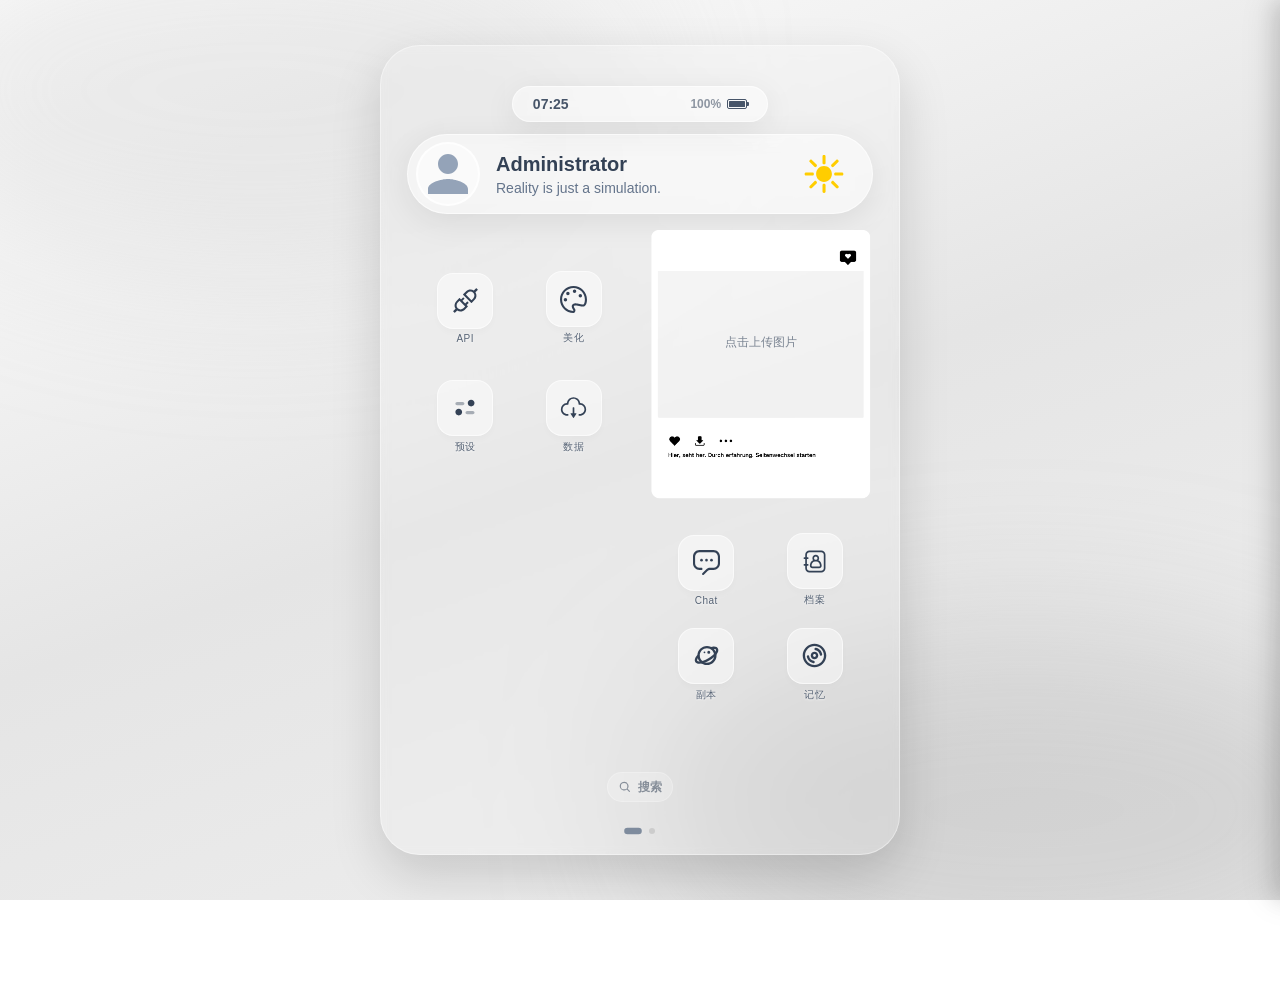
==== commit 073a2d36: "Update index.html" ====
--- a/index.html
+++ b/index.html
@@ -42,8 +42,9 @@
             --card-radius: 24px;
             --pill-radius: 999px; /* 胶囊形状圆角 */
             --app-radius: 16px; 
-            --gap-size: 16px;
-            --page-gap: 40px; 
+            /* 响应式优化：使用 clamp 函数根据屏幕宽度自动调整间距 */
+            --gap-size: clamp(12px, 3vw, 16px);
+            --page-gap: clamp(30px, 8vw, 40px); 
             --accent-color: #334155; /* 主题强调色 */
             --accent-color-secondary: #64748b; /* 新增：次要强调色，默认为中性灰 */
         }
@@ -178,9 +179,11 @@
             display: flex;
             flex-direction: column;
             align-items: center;
-            /* 底部留出一点距离给下面的App */
-            margin-bottom: 20px; 
-            gap: 12px;
+            /* 底部留出一点距离给下面的 App */
+            margin-bottom: clamp(16px, 4vw, 20px); 
+            gap: clamp(10px, 2.5vw, 12px);
+            /* 响应式优化：使用相对单位 */
+            width: 100%;
         }
 
         /* 1. 顶部小状态栏 (胶囊) */
@@ -191,14 +194,14 @@
             border-radius: var(--pill-radius);
             box-shadow: var(--glass-shadow);
             
-            /* 尺寸设定 */
-            width: 50%; /* 约半个屏幕宽 */
-            height: 36px;
+            /* 响应式优化：尺寸根据屏幕宽度自动调整 */
+            width: clamp(45%, 50vw, 55%);
+            height: clamp(32px, 8vw, 36px);
             display: flex;
             align-items: center;
             justify-content: space-between;
-            padding: 0 20px;
-            font-size: 14px;
+            padding: 0 clamp(16px, 4vw, 20px);
+            font-size: clamp(12px, 3vw, 14px);
             font-weight: 600;
             color: var(--text-color);
         }
@@ -206,13 +209,13 @@
         .status-right {
             display: flex;
             align-items: center;
-            gap: 6px;
-        }
-
-        /* 简单纯CSS电池图标 */
+            gap: clamp(4px, 1vw, 6px);
+        }
+
+        /* 简单纯 CSS 电池图标 */
         .battery-icon {
-            width: 20px;
-            height: 10px;
+            width: clamp(18px, 4.5vw, 20px);
+            height: clamp(9px, 2.5vw, 10px);
             border: 1.5px solid var(--text-color);
             border-radius: 2px;
             position: relative;
@@ -244,18 +247,18 @@
             box-shadow: var(--glass-shadow);
             
             width: 100%;
-            height: 80px; /* 高度适中 */
+            height: clamp(70px, 18vw, 80px); /* 响应式优化：高度根据屏幕调整 */
             display: flex;
             align-items: center;
-            padding: 8px;
-            padding-right: 24px;
-            gap: 16px;
+            padding: clamp(6px, 1.5vw, 8px);
+            padding-right: clamp(20px, 5vw, 24px);
+            gap: clamp(12px, 3vw, 16px);
         }
 
         /* 头像框 */
         .avatar-frame {
-            width: 64px;
-            height: 64px;
+            width: clamp(56px, 14vw, 64px);
+            height: clamp(56px, 14vw, 64px);
             border-radius: 50%;
             background-color: rgba(255,255,255,0.5);
             /* [已修复] 彻底URL编码并使用单引号 */
@@ -329,17 +332,26 @@
             /* 关键：强制正方形 */
             aspect-ratio: 1 / 1; 
             width: 100%;
+            /* 响应式优化：根据容器宽度自动调整 */
+            min-width: 0;
+            min-height: 0;
         }
 
         .area-mid-left {
             grid-column: 1 / 2;
             /* 移除 grid-row 强制设定，让它自动流式布局 */
+            /* 响应式优化：使用相对单位 */
+            width: 100%;
+            height: 100%;
         }
 
         .area-mid-right {
             grid-column: 2 / 3;
             background: rgba(255, 255, 255, 0.25);
             padding: 0;
+            /* 响应式优化：使用相对单位 */
+            width: 100%;
+            height: 100%;
         }
         
         .photo-placeholder {
@@ -354,14 +366,24 @@
             grid-column: 1 / 2;
             opacity: 1;
             /* 新增：为这个区域添加顶部内边距，使月历整体下移 */
-            padding-top: 55px;
+            padding-top: clamp(40px, 10vw, 55px);
             border-radius: 0;
+            /* 响应式优化：使用相对单位 */
+            width: 100%;
+            height: 100%;
+            /* 确保内部月历容器有足够的空间 */
+            display: flex;
+            flex-direction: column;
+            overflow: hidden;
         }
 
         .area-bot-right {
             grid-column: 2 / 3;
-            /* 新增：为这个区域添加顶部内边距，使其内部的四个App整体下移 */
-            padding-top: 32px;
+            /* 新增：为这个区域添加顶部内边距，使其内部的四个 App 整体下移 */
+            padding-top: clamp(24px, 7vw, 32px);
+            /* 响应式优化：使用相对单位 */
+            width: 100%;
+            height: 100%;
         }
 
         /* App 样式 */
@@ -373,11 +395,14 @@
             width: 100%; 
             height: 100%;
             cursor: pointer;
+            /* 响应式优化：使用相对单位 */
+            padding: 2%;
         }
 
         .app-icon-box {
-            width: 56px; 
-            height: 56px;
+            /* 响应式优化：使用相对单位，根据父容器自动调整 */
+            width: clamp(44px, 11vw, 56px); 
+            height: clamp(44px, 11vw, 56px);
             aspect-ratio: 1 / 1;
             background: var(--glass-bg);
             border: 1px solid var(--glass-border);
@@ -404,12 +429,12 @@
         }
 
         .app-name {
-            font-size: 10px; 
+            font-size: clamp(9px, 2.2vw, 10px); 
             font-weight: 500;
             opacity: 0.9;
 
 
-            margin-top: 5px;
+            margin-top: 4px;
             text-align: center;
             color: var(--text-color);
             letter-spacing: 0.5px;
@@ -10365,37 +10390,57 @@
         }
 
         #calendar-widget {
-            margin-top: 20px;
+            margin-top: clamp(12px, 3vw, 20px);
             width: 100%;
             height: 100%;
             display: grid;
             grid-template-columns: repeat(7, 1fr);
             grid-template-rows: auto auto repeat(5, 1fr); /* 1行月头, 1行星期, 5行日期 */
-            gap: 4px;
+            gap: clamp(3px, 0.8vw, 4px);
             text-align: center;
+            /* 确保内容不超出容器 */
+            max-width: 100%;
+            max-height: 100%;
+            overflow: hidden;
         }
 
         .calendar-header {
             grid-column: 1 / -1;
-            font-size: 20px;
+            /* 响应式优化：字体大小和间距根据屏幕宽度自动调整 */
+            font-size: clamp(16px, 4vw, 20px);
             font-weight: 500;
-            margin-bottom: 10px;
+            margin-bottom: clamp(6px, 1.5vw, 10px);
+            /* 确保不超出容器 */
+            max-width: 100%;
+            overflow: hidden;
+            text-overflow: ellipsis;
+            white-space: nowrap;
         }
 
         .calendar-weekday {
-            font-size: 12px;
+            /* 响应式优化：字体大小根据屏幕宽度自动调整 */
+            font-size: clamp(10px, 2.5vw, 12px);
             font-weight: 400;
             color: var(--text-color);
+            /* 确保不超出容器 */
+            max-width: 100%;
+            overflow: hidden;
         }
 
         .calendar-day {
-            font-size: 14px;
+            /* 响应式优化：字体大小根据屏幕宽度自动调整 */
+            font-size: clamp(12px, 3vw, 14px);
             font-weight: 400;
             display: flex;
             align-items: center;
             justify-content: center;
             position: relative; /* 关键：为打卡小点定位 */
             aspect-ratio: 1/1;
+            /* 确保不超出容器 */
+            max-width: 100%;
+            max-height: 100%;
+            overflow: hidden;
+            padding: 1px;
         }
 
         .calendar-day.other-month {
@@ -10411,14 +10456,16 @@
 
         .check-in-dot {
             position: absolute;
-            bottom: 2px; /* 调整小点的位置，使其浮在数字中下部 */
+            /* 响应式优化：位置根据屏幕宽度自动调整 */
+            bottom: clamp(1px, 0.4vw, 2px);
             left: 50%;
             transform: translateX(-50%);
-            width: 5px;
-            height: 5px;
+            /* 响应式优化：大小根据屏幕宽度自动调整 */
+            width: clamp(3px, 1vw, 5px);
+            height: clamp(3px, 1vw, 5px);
             background-color: var(--accent-color);
             border-radius: 50%;
-            box-shadow: 0 0 5px var(--accent-color); /* 加一点辉光效果，更精致 */
+            box-shadow: 0 0 clamp(3px, 0.8vw, 5px) var(--accent-color); /* 加一点辉光效果，更精致 */
         }
         /* === 新增：快捷回复功能样式 === */
         #quick-reply-overlay {
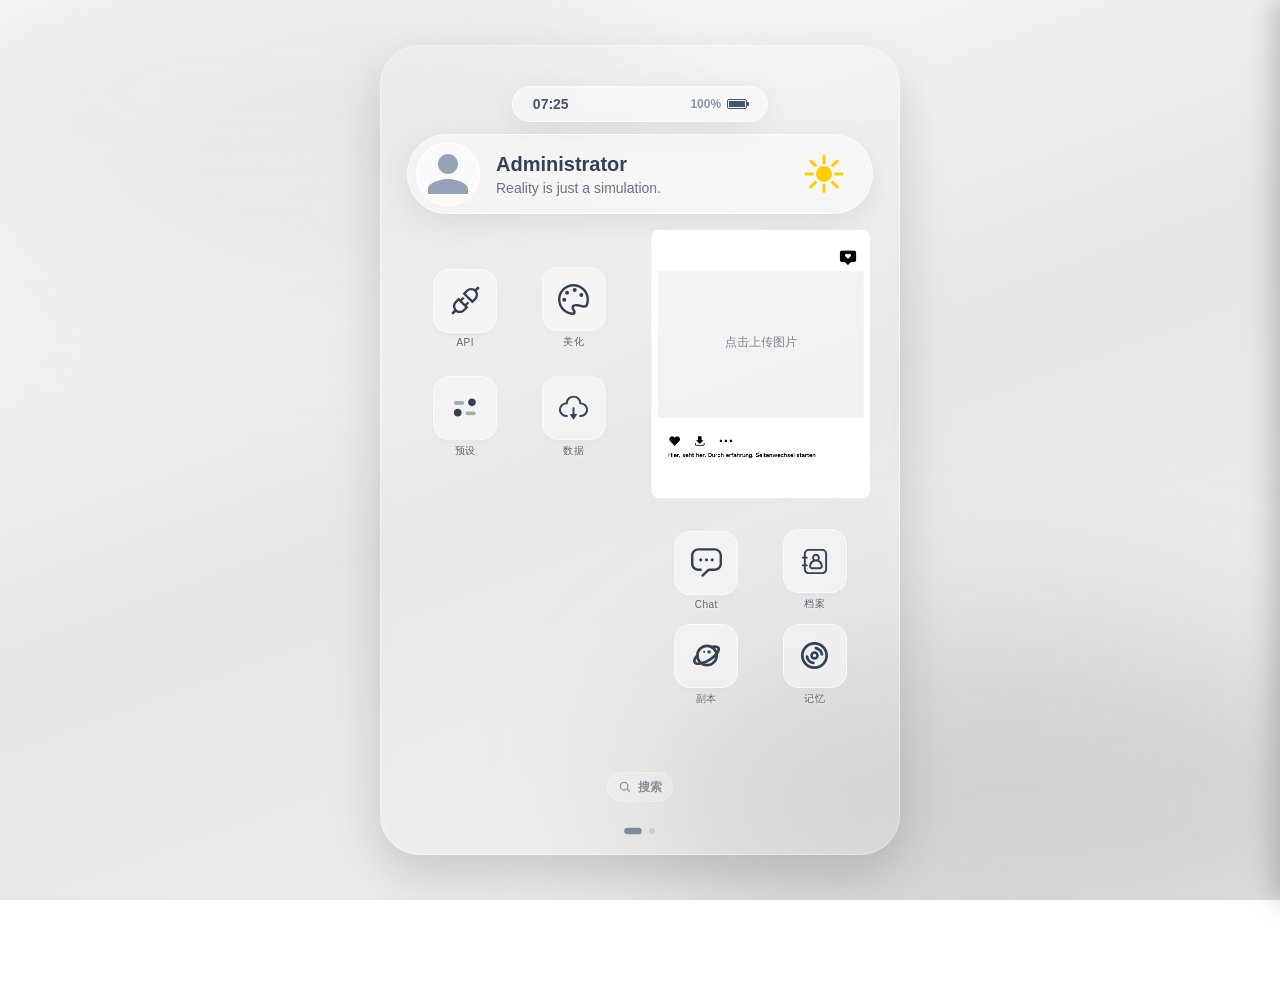
==== commit e0221da1: "Update index.html" ====
--- a/index.html
+++ b/index.html
@@ -401,8 +401,8 @@
 
         .app-icon-box {
             /* 响应式优化：使用相对单位，根据父容器自动调整 */
-            width: clamp(44px, 11vw, 56px); 
-            height: clamp(44px, 11vw, 56px);
+            width: clamp(50px, 12.5vw, 64px); 
+            height: clamp(50px, 12.5vw, 64px);
             aspect-ratio: 1 / 1;
             background: var(--glass-bg);
             border: 1px solid var(--glass-border);
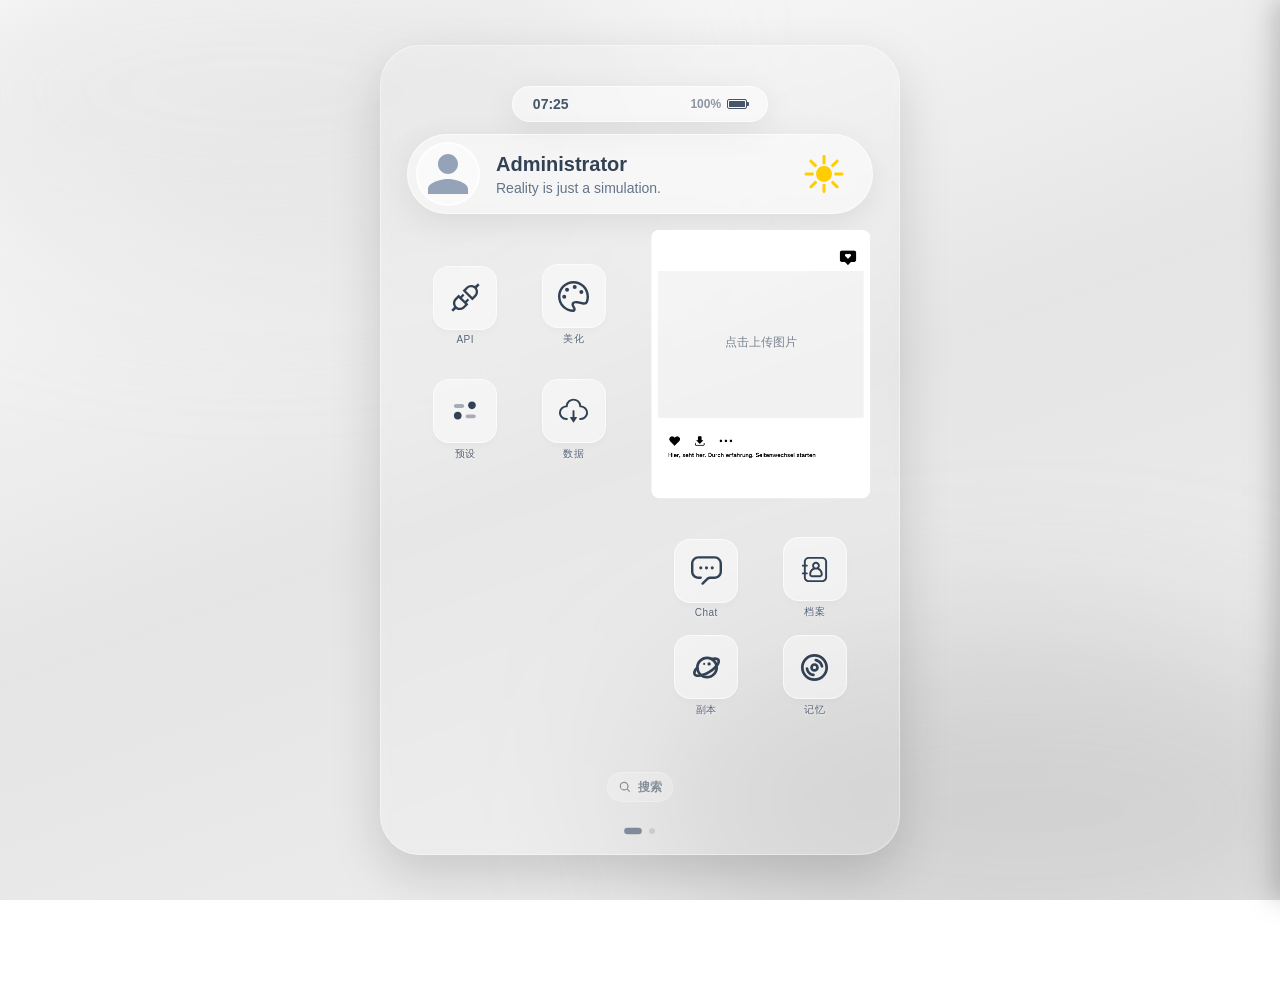
==== commit b45bed11: "Update index.html" ====
--- a/index.html
+++ b/index.html
@@ -326,6 +326,7 @@
         .app-grid-area {
             display: grid;
             grid-template-columns: 1fr 1fr;
+            /* 调整：增大上下两排的纵向间距 */
             grid-template-rows: 1fr 1fr;
             place-items: center; 
             padding: 4px;
@@ -335,6 +336,8 @@
             /* 响应式优化：根据容器宽度自动调整 */
             min-width: 0;
             min-height: 0;
+            /* 调整：增加行间距 */
+            row-gap: clamp(8px, 2vw, 12px);
         }
 
         .area-mid-left {
@@ -365,8 +368,8 @@
         .area-bot-left {
             grid-column: 1 / 2;
             opacity: 1;
-            /* 新增：为这个区域添加顶部内边距，使月历整体下移 */
-            padding-top: clamp(40px, 10vw, 55px);
+            /* 调整：增大顶部内边距，使播放器整体更往下移，与上面部分拉开间距 */
+            padding-top: clamp(48px, 12vw, 68px);
             border-radius: 0;
             /* 响应式优化：使用相对单位 */
             width: 100%;
@@ -379,8 +382,8 @@
 
         .area-bot-right {
             grid-column: 2 / 3;
-            /* 新增：为这个区域添加顶部内边距，使其内部的四个 App 整体下移 */
-            padding-top: clamp(24px, 7vw, 32px);
+            /* 调整：增大顶部内边距，使四个 App 整体更往下移 */
+            padding-top: clamp(32px, 9vw, 44px);
             /* 响应式优化：使用相对单位 */
             width: 100%;
             height: 100%;
@@ -10390,7 +10393,7 @@
         }
 
         #calendar-widget {
-            margin-top: clamp(12px, 3vw, 20px);
+            margin-top: clamp(32px, 8vw, 48px);
             width: 100%;
             height: 100%;
             display: grid;
@@ -15996,7 +15999,8 @@
             flex-direction: column;
             justify-content: center;
             align-items: center;
-            height: 90px;
+            /* 调整：再次增加高度 */
+            height: 125px;
             overflow: hidden;
             padding-left: 0; /* 移除固定内边距 */
         }
@@ -16041,9 +16045,11 @@
             display: flex;
             align-items: center;
             justify-content: space-between; /* 两端对齐，自动调整间距 */
-            gap: 10px; /* 最小间距 */
-            width: 80%; /* 限制宽度，避免过于分散 */
-            max-width: 160px; /* 最大宽度 */
+            /* 调整：使用响应式间距，根据屏幕宽度自动调整 */
+            gap: clamp(12px, 3vw, 18px);
+            /* 调整：使用响应式宽度，避免超出容器 */
+            width: clamp(70%, 18vw, 85%);
+            max-width: clamp(140px, 35vw, 180px);
             margin-top: 4px;
         }
 
